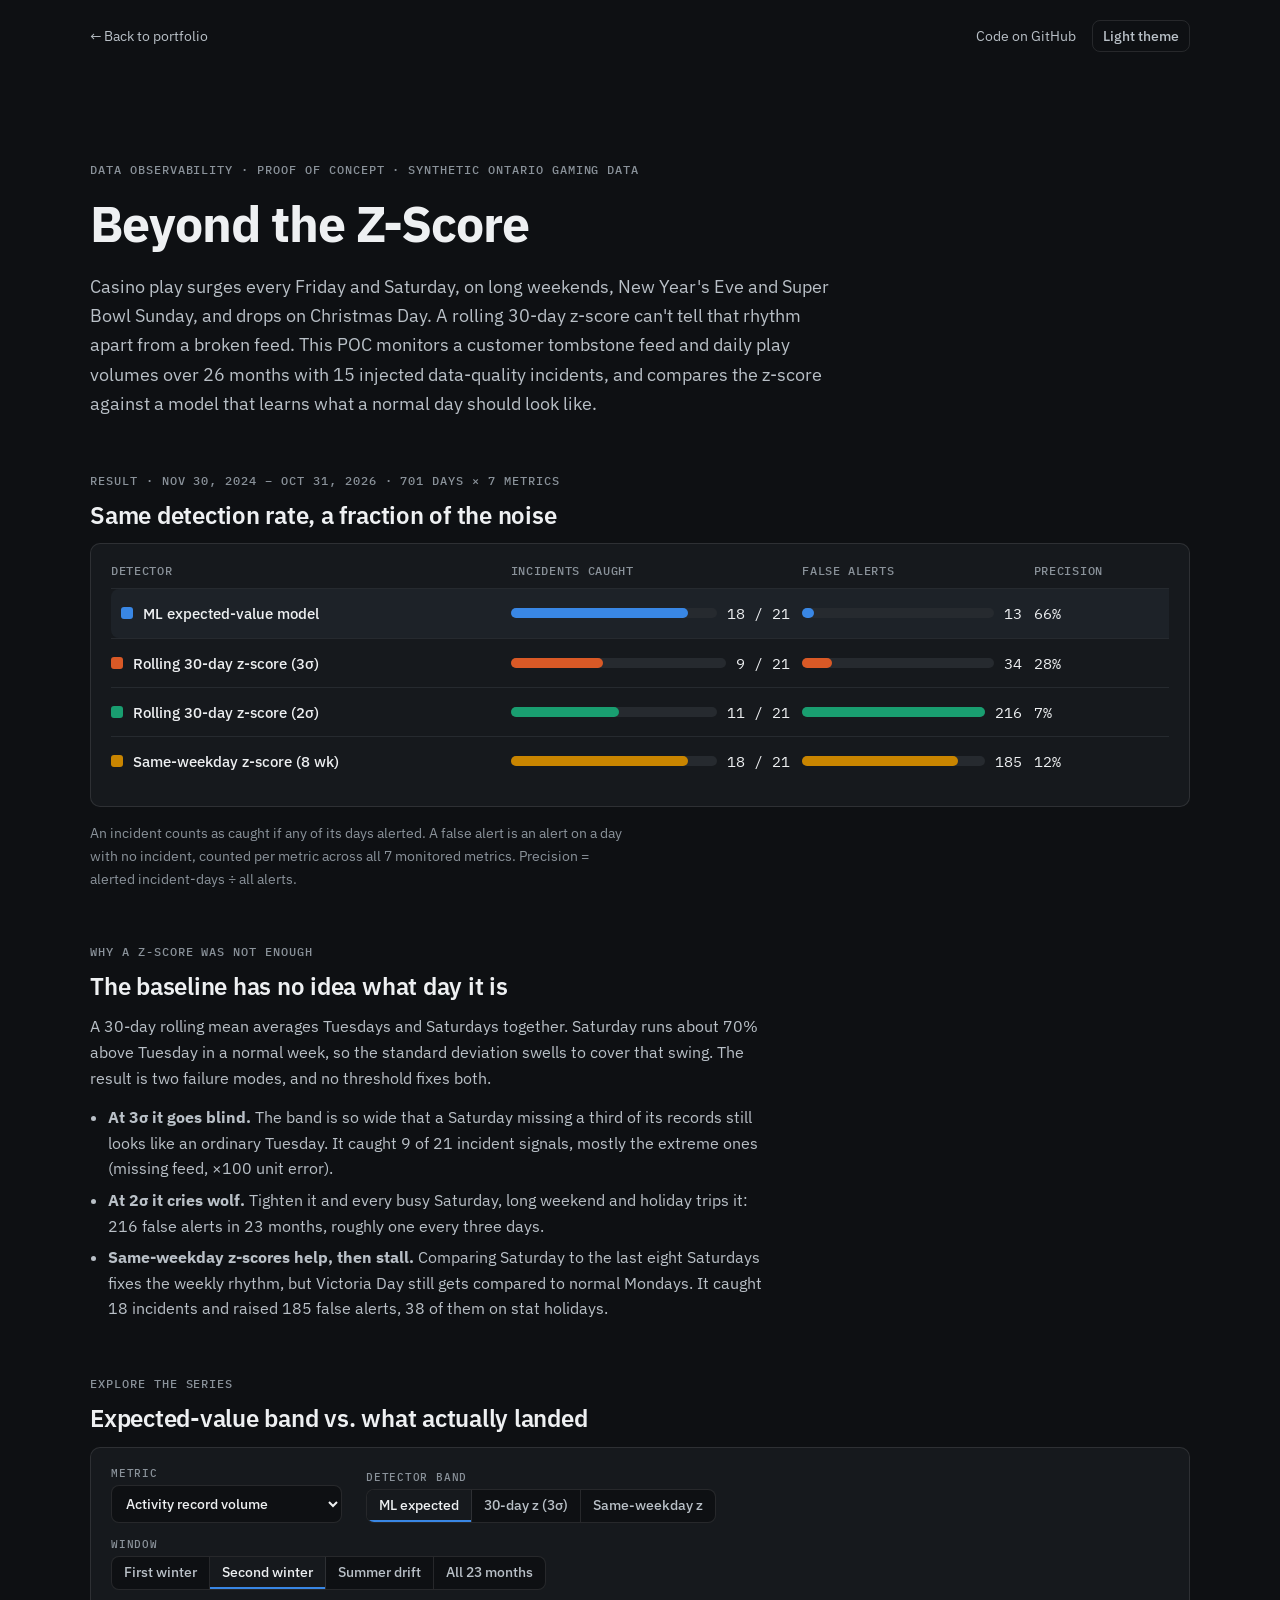
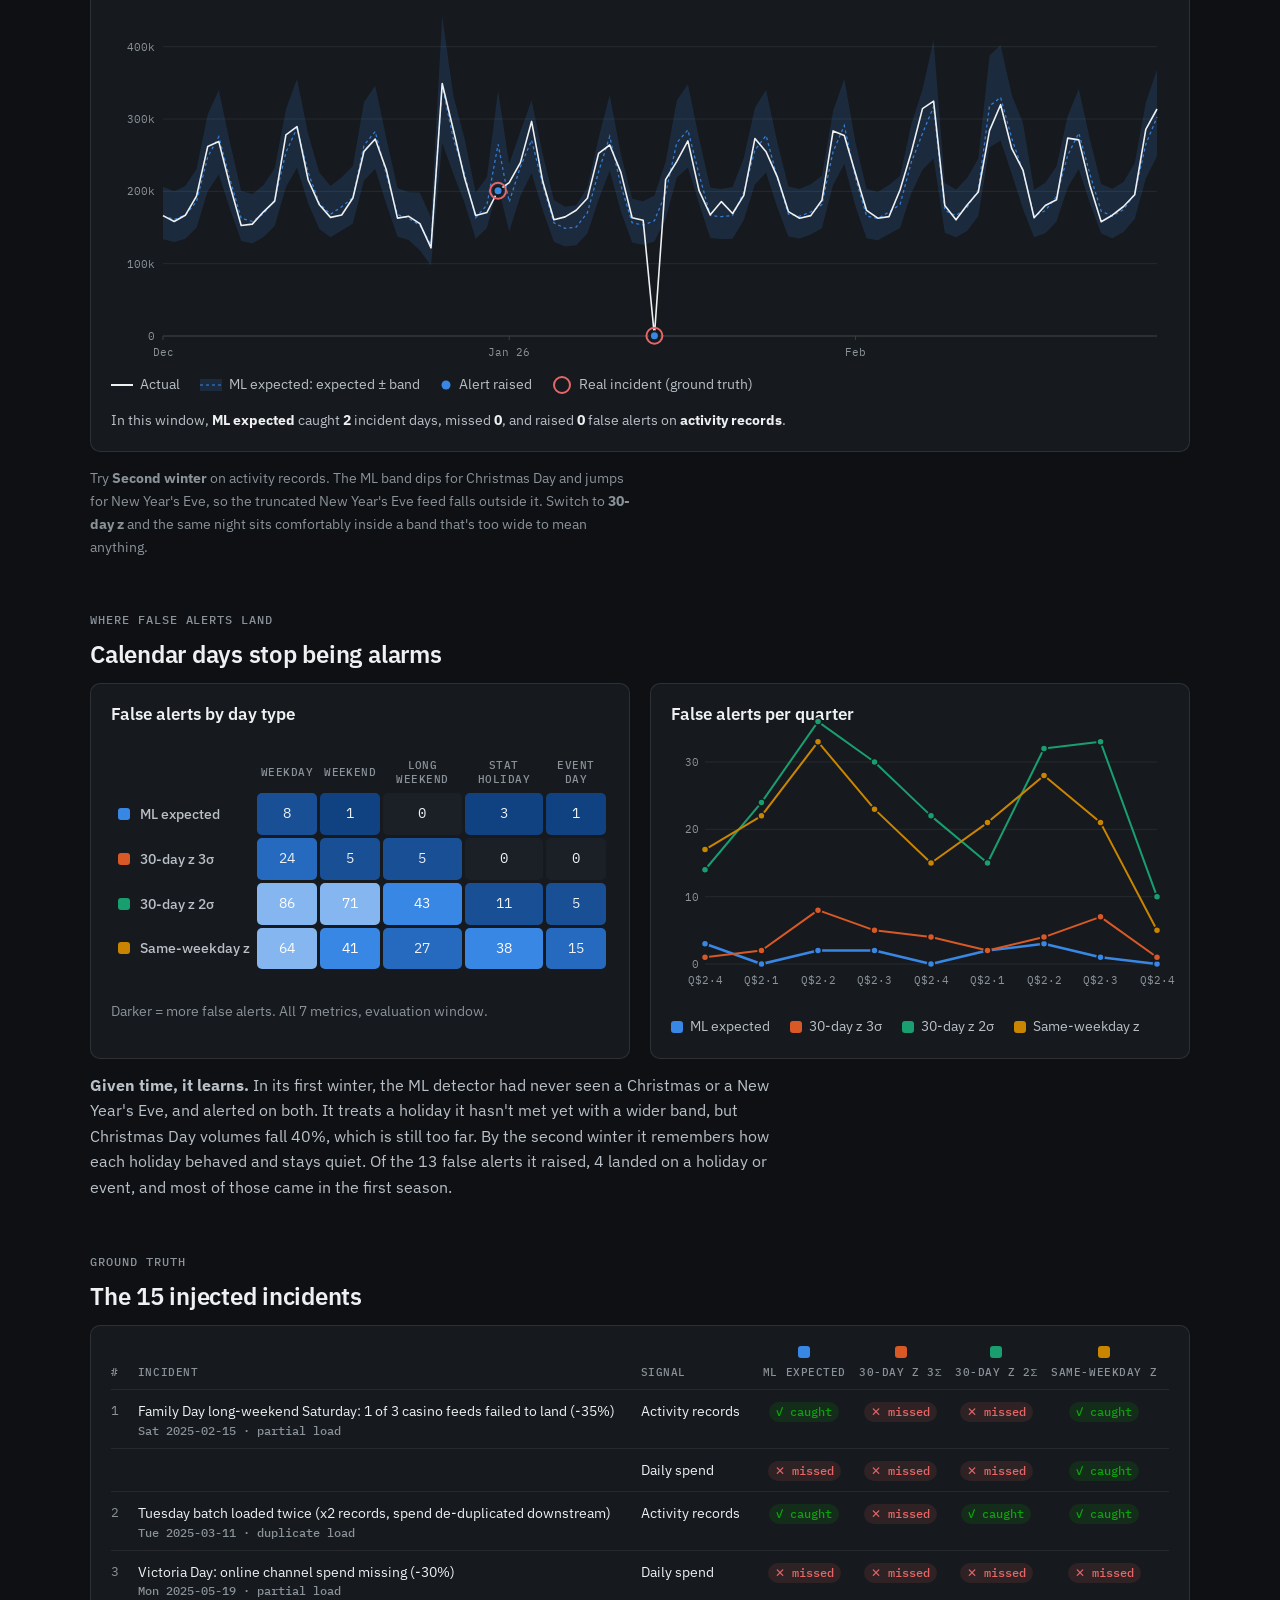
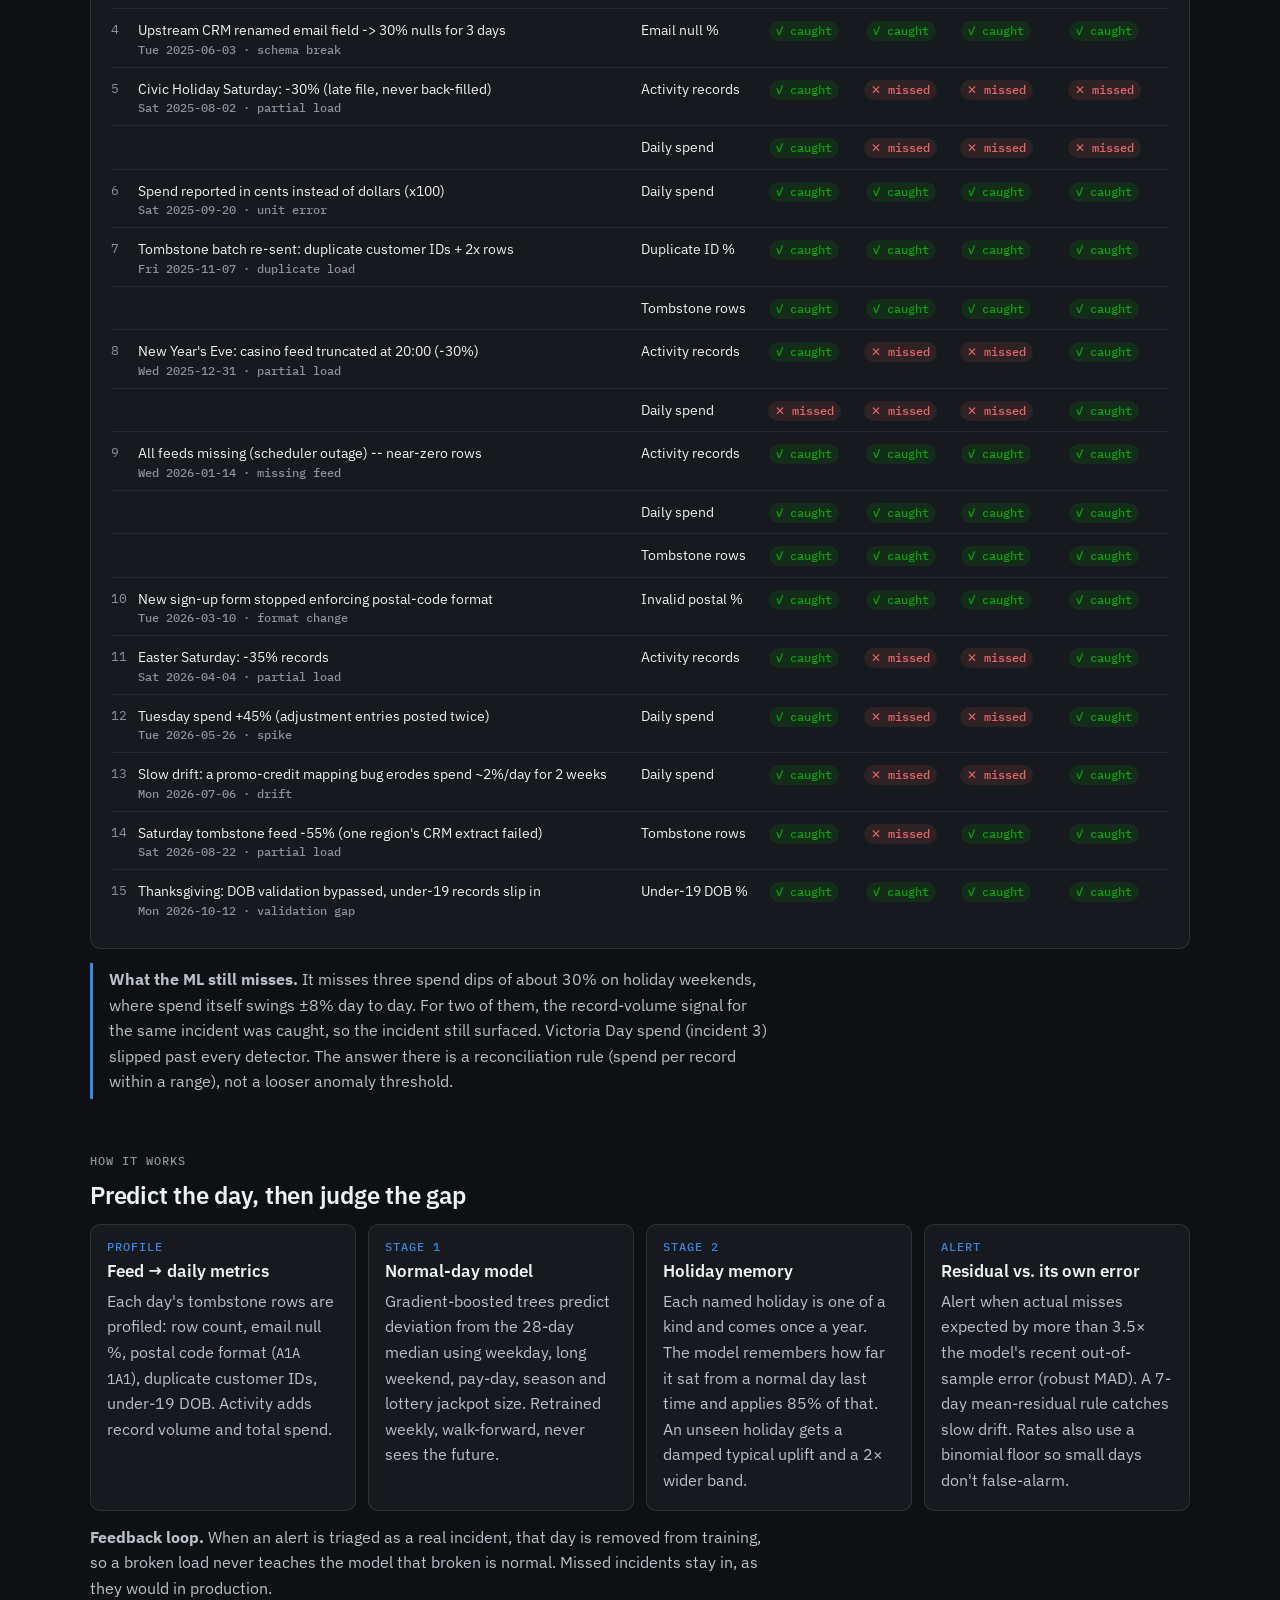
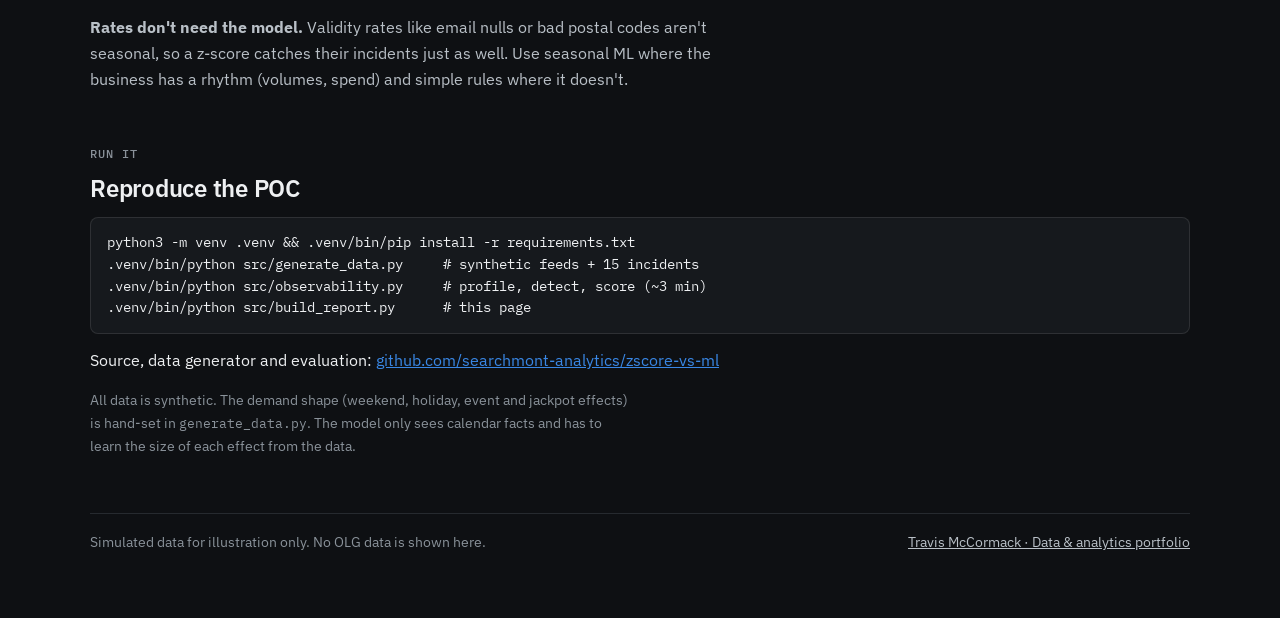
==== observability-lab/index.html @ 83c41ab3 "Add observability case study page and link it from the lab section New page at /observability-lab/: " ====
<!doctype html>
<html lang="en-CA" data-theme="dark">
<head>
<meta charset="utf-8">
<meta name="viewport" content="width=device-width, initial-scale=1, viewport-fit=cover">
<meta name="description" content="Case study: why a rolling z-score raised false alerts on weekends and holidays, and how a seasonal ML model fixed it. Simulated Ontario gaming data.">
<meta property="og:title" content="Beyond the Z-Score | Travis McCormack">
<meta property="og:description" content="Data observability case study: z-score vs. seasonal ML on customer tombstone and daily play data.">
<meta property="og:type" content="article">
<link rel="icon" href="data:image/svg+xml,%3Csvg xmlns='http://www.w3.org/2000/svg' viewBox='0 0 32 32'%3E%3Crect width='32' height='32' rx='7' fill='%231a1a19'/%3E%3Crect x='7' y='17' width='4' height='8' rx='1.5' fill='%233987e5'/%3E%3Crect x='14' y='11' width='4' height='14' rx='1.5' fill='%233987e5'/%3E%3Crect x='21' y='7' width='4' height='18' rx='1.5' fill='%23199e70'/%3E%3C/svg%3E">
<script>try { var t = localStorage.getItem('theme'); if (t) document.documentElement.dataset.theme = t; } catch (e) {}</script>
<style>body { margin: 0; } [hidden] { display: none !important; } img { max-width: 100%; }</style>
<title>Beyond the Z-Score</title>
<link rel="preconnect" href="https://fonts.googleapis.com">
<link rel="stylesheet" href="https://fonts.googleapis.com/css2?family=IBM+Plex+Mono:wght@400;500&family=IBM+Plex+Sans:wght@400;500;600;700&display=swap">
<style>
/* Layout: one reading column (~68ch) with full-width figure rows that break out to 1100px. Ops-console feel: cool slate neutrals, blue = the ML detector. */
:root {
  --bg: #f6f7f8; --surface: #fcfcfb; --ink: #0f1419; --ink-2: #4b5560; --muted: #858d96;
  --grid: #e3e6e9; --axis: #c3c8cd; --ring: rgba(15,20,25,.10); --wash: #eef2f6;
  --ml: #2a78d6; --z3: #eb6834; --z2: #1baf7a; --dow: #eda100;
  --crit: #d03b3b; --good: #0ca30c; --good-ink: #006300;
  --seq-0: #f0f4f9; --seq-1: #cde2fb; --seq-2: #9ec5f4; --seq-3: #5598e7; --seq-4: #256abf; --seq-5: #104281;
  --f-body: "IBM Plex Sans", system-ui, -apple-system, "Segoe UI", sans-serif;
  --f-mono: "IBM Plex Mono", ui-monospace, "SFMono-Regular", Menlo, monospace;
}
@media (prefers-color-scheme: dark) { :root:not([data-theme="light"]) {
  --bg: #0e1013; --surface: #16191d; --ink: #eef0f2; --ink-2: #b9c0c7; --muted: #8a929a;
  --grid: #262a2f; --axis: #3a3f45; --ring: rgba(255,255,255,.10); --wash: #1d2228;
  --ml: #3987e5; --z3: #d95926; --z2: #199e70; --dow: #c98500;
  --crit: #e66767; --good: #0ca30c; --good-ink: #0ca30c;
  --seq-0: #1b2027; --seq-1: #104281; --seq-2: #184f95; --seq-3: #256abf; --seq-4: #3987e5; --seq-5: #86b6ef;
  color-scheme: dark; } }
:root[data-theme="dark"] {
  --bg: #0e1013; --surface: #16191d; --ink: #eef0f2; --ink-2: #b9c0c7; --muted: #8a929a;
  --grid: #262a2f; --axis: #3a3f45; --ring: rgba(255,255,255,.10); --wash: #1d2228;
  --ml: #3987e5; --z3: #d95926; --z2: #199e70; --dow: #c98500;
  --crit: #e66767; --good: #0ca30c; --good-ink: #0ca30c;
  --seq-0: #1b2027; --seq-1: #104281; --seq-2: #184f95; --seq-3: #256abf; --seq-4: #3987e5; --seq-5: #86b6ef;
  color-scheme: dark; }

* { box-sizing: border-box; }
body { background: var(--bg); color: var(--ink); font: 400 16px/1.6 var(--f-body);
  padding-left: max(16px, env(safe-area-inset-left, 0px)); padding-right: max(16px, env(safe-area-inset-right, 0px)); padding-block: 0 64px; }
.wrap { max-width: 1100px; margin: 0 auto; display: grid; gap: 56px; }
.prose { max-width: 68ch; }
h1, h2, h3 { text-wrap: balance; margin: 0; line-height: 1.2; }
h1 { font-size: clamp(2rem, 4.5vw, 3.1rem); font-weight: 700; letter-spacing: -.02em; }
h2 { font-size: 1.5rem; font-weight: 600; letter-spacing: -.01em; }
h3 { font-size: 1.05rem; font-weight: 600; }
p { margin: 0; }
.stack { display: grid; gap: 14px; }
.eyebrow { font: 500 .75rem/1 var(--f-mono); letter-spacing: .08em; text-transform: uppercase; color: var(--muted); }
.lede { font-size: 1.15rem; color: var(--ink-2); }
code, .mono { font-family: var(--f-mono); font-size: .9em; }
.muted { color: var(--muted); } .ink2 { color: var(--ink-2); }
header.hero { padding-top: 56px; display: grid; gap: 18px; }

.panel { background: var(--surface); border: 1px solid var(--ring); border-radius: 10px; padding: 20px; min-width: 0; }

/* Scoreboard */
.score { width: 100%; border-collapse: collapse; font-size: .95rem; }
.score th { text-align: left; font: 500 .72rem/1.2 var(--f-mono); letter-spacing: .06em; text-transform: uppercase; color: var(--muted); padding: 0 12px 10px 0; }
.score td { padding: 12px 12px 12px 0; border-top: 1px solid var(--grid); vertical-align: middle; }
.score .num { font-variant-numeric: tabular-nums; font-family: var(--f-mono); white-space: nowrap; }
.score tr.win td { background: var(--wash); }
.score tr.win td:first-child { border-radius: 8px 0 0 8px; padding-left: 10px; }
.det { display: flex; align-items: center; gap: 10px; font-weight: 500; }
.sw { width: 12px; height: 12px; border-radius: 3px; flex: none; }
.bar { position: relative; height: 10px; background: var(--grid); border-radius: 5px; min-width: 90px; }
.bar > i { position: absolute; inset: 0 auto 0 0; border-radius: 5px; }
.cellbar { display: grid; grid-template-columns: 1fr auto; gap: 10px; align-items: center; }
.tablewrap { overflow-x: auto; }

/* Explorer */
.controls { display: flex; flex-wrap: wrap; gap: 16px 24px; align-items: end; }
.ctl { display: grid; gap: 6px; }
.ctl > span { font: 500 .7rem/1 var(--f-mono); letter-spacing: .07em; text-transform: uppercase; color: var(--muted); }
.seg { display: inline-flex; flex-wrap: wrap; border: 1px solid var(--ring); border-radius: 8px; overflow: hidden; background: var(--bg); }
.seg button { font: 500 .85rem/1 var(--f-body); color: var(--ink-2); background: none; border: 0; padding: 9px 12px; cursor: pointer; border-right: 1px solid var(--ring); }
.seg button:last-child { border-right: 0; }
.seg button[aria-pressed="true"] { background: var(--surface); color: var(--ink); box-shadow: inset 0 -2px 0 var(--ml); }
.seg button:focus-visible, select:focus-visible { outline: 2px solid var(--ml); outline-offset: 2px; }
select { font: 500 .85rem var(--f-body); padding: 8px 10px; border-radius: 8px; border: 1px solid var(--ring); background: var(--bg); color: var(--ink); }
.chart { position: relative; margin-top: 14px; }
.chart svg { display: block; width: 100%; height: auto; overflow: visible; }
.chart text { fill: var(--muted); font: 400 11px var(--f-mono); }
.legend { display: flex; flex-wrap: wrap; gap: 8px 20px; font-size: .85rem; color: var(--ink-2); margin-top: 10px; }
.legend span { display: inline-flex; align-items: center; gap: 7px; }
.tip { position: absolute; pointer-events: none; background: var(--surface); border: 1px solid var(--ring); box-shadow: 0 6px 20px rgba(0,0,0,.12);
  border-radius: 8px; padding: 10px 12px; font-size: .8rem; line-height: 1.45; min-width: 190px; z-index: 5; }
.tip b { font-weight: 600; } .tip .r { display: flex; justify-content: space-between; gap: 14px; font-variant-numeric: tabular-nums; }
.readout { margin-top: 12px; font-size: .9rem; color: var(--ink-2); }
.readout b { color: var(--ink); }

/* Two-up grid */
.two { display: grid; grid-template-columns: repeat(auto-fit, minmax(320px, 1fr)); gap: 20px; }
.heat { width: 100%; border-collapse: separate; border-spacing: 3px; font-size: .85rem; }
.heat th { font: 500 .7rem/1.2 var(--f-mono); color: var(--muted); text-transform: uppercase; letter-spacing: .04em; padding: 4px; text-align: center; }
.heat th.rowh { text-align: left; text-transform: none; font: 500 .85rem var(--f-body); color: var(--ink-2); letter-spacing: 0; white-space: nowrap; }
.heat td { text-align: center; padding: 10px 4px; border-radius: 5px; font-family: var(--f-mono); font-variant-numeric: tabular-nums; }

/* Incident table */
.inc { width: 100%; border-collapse: collapse; font-size: .88rem; }
.inc th { text-align: left; font: 500 .7rem/1.2 var(--f-mono); letter-spacing: .05em; text-transform: uppercase; color: var(--muted); padding: 0 10px 10px 0; vertical-align: bottom; }
.inc td { padding: 10px 10px 10px 0; border-top: 1px solid var(--grid); vertical-align: top; }
.inc td.c { text-align: center; }
.chip { display: inline-flex; align-items: center; gap: 4px; font: 500 .75rem/1 var(--f-mono); padding: 4px 7px; border-radius: 999px; white-space: nowrap; }
.chip.ok { color: var(--good-ink); background: color-mix(in srgb, var(--good) 14%, transparent); }
.chip.miss { color: var(--crit); background: color-mix(in srgb, var(--crit) 12%, transparent); }
.kind { font: 500 .72rem var(--f-mono); color: var(--muted); }

/* How it works */
.flow { display: grid; grid-template-columns: repeat(auto-fit, minmax(200px, 1fr)); gap: 12px; }
.step { border: 1px solid var(--ring); border-radius: 10px; padding: 16px; background: var(--surface); display: grid; gap: 8px; align-content: start; }
.step .eyebrow { color: var(--ml); }
ul.clean { margin: 0; padding-left: 1.1em; display: grid; gap: 6px; }
pre { background: var(--surface); border: 1px solid var(--ring); border-radius: 8px; padding: 14px 16px; overflow-x: auto; font: 400 .85rem/1.6 var(--f-mono); margin: 0; }
.callout { border-left: 3px solid var(--ml); padding: 4px 0 4px 16px; }
.topnav { display: flex; flex-wrap: wrap; justify-content: space-between; align-items: center; gap: 12px; padding-top: 20px; font-size: .9rem; }
.topnav a { color: var(--ink-2); text-decoration: none; }
.topnav a:hover { color: var(--ink); text-decoration: underline; }
.topnav .right { display: flex; gap: 16px; align-items: center; }
.topnav button { font: 500 .85rem var(--f-body); color: var(--ink-2); background: none; border: 1px solid var(--ring); border-radius: 8px; padding: 6px 10px; cursor: pointer; }
.topnav button:focus-visible, .topnav a:focus-visible { outline: 2px solid var(--ml); outline-offset: 2px; }
footer.fine { border-top: 1px solid var(--grid); padding-top: 18px; font-size: .85rem; color: var(--muted); display: flex; flex-wrap: wrap; gap: 8px 24px; justify-content: space-between; }
footer.fine a { color: var(--ink-2); }
@media (max-width: 640px) { .hide-sm { display: none; } .panel { padding: 14px; } }
@media (prefers-reduced-motion: reduce) { * { transition: none !important; } }
</style>

</head>
<body>
<div class="wrap">
  <nav class="topnav" aria-label="Site">
    <a href="/#lab">&larr; Back to portfolio</a>
    <div class="right"><a href="https://github.com/searchmont-analytics/zscore-vs-ml">Code on GitHub</a><button type="button" id="themeToggle">Light theme</button></div>
  </nav>
  <header class="hero">
    <div class="eyebrow">Data observability · proof of concept · synthetic Ontario gaming data</div>
    <h1>Beyond the Z-Score</h1>
    <p class="lede prose">Casino play surges every Friday and Saturday, on long weekends, New Year's Eve and Super Bowl Sunday, and drops on Christmas Day. A rolling 30-day z-score can't tell that rhythm apart from a broken feed. This POC monitors a customer tombstone feed and daily play volumes over 26 months with 15 injected data-quality incidents, and compares the z-score against a model that learns what a normal day should look like.</p>
  </header>

  <section class="stack">
    <div class="eyebrow">Result · <span id="evalWindow"></span></div>
    <h2>Same detection rate, a fraction of the noise</h2>
    <div class="panel tablewrap"><table class="score" id="scoreboard"></table></div>
    <p class="muted prose" style="font-size:.9rem">An incident counts as caught if any of its days alerted. A false alert is an alert on a day with no incident, counted per metric across all 7 monitored metrics. Precision = alerted incident-days ÷ all alerts.</p>
  </section>

  <section class="stack">
    <div class="eyebrow">Why a z-score was not enough</div>
    <h2>The baseline has no idea what day it is</h2>
    <div class="prose stack ink2">
      <p>A 30-day rolling mean averages Tuesdays and Saturdays together. Saturday runs about 70% above Tuesday in a normal week, so the standard deviation swells to cover that swing. The result is two failure modes, and no threshold fixes both.</p>
      <ul class="clean">
        <li><b>At 3σ it goes blind.</b> The band is so wide that a Saturday missing a third of its records still looks like an ordinary Tuesday. It caught 9 of 21 incident signals, mostly the extreme ones (missing feed, ×100 unit error).</li>
        <li><b>At 2σ it cries wolf.</b> Tighten it and every busy Saturday, long weekend and holiday trips it: 216 false alerts in 23 months, roughly one every three days.</li>
        <li><b>Same-weekday z-scores help, then stall.</b> Comparing Saturday to the last eight Saturdays fixes the weekly rhythm, but Victoria Day still gets compared to normal Mondays. It caught 18 incidents and raised 185 false alerts, 38 of them on stat holidays.</li>
      </ul>
    </div>
  </section>

  <section class="stack">
    <div class="eyebrow">Explore the series</div>
    <h2>Expected-value band vs. what actually landed</h2>
    <div class="panel">
      <div class="controls">
        <label class="ctl"><span>Metric</span>
          <select id="metric">
            <option value="activity_records">Activity record volume</option>
            <option value="daily_spend">Daily spend ($)</option>
            <option value="tombstone_records">Tombstone rows loaded</option>
            <option value="email_null_pct">Tombstone · email null %</option>
            <option value="invalid_postal_pct">Tombstone · invalid postal %</option>
            <option value="duplicate_id_pct">Tombstone · duplicate ID %</option>
            <option value="underage_pct">Tombstone · under-19 DOB %</option>
          </select></label>
        <div class="ctl"><span>Detector band</span>
          <div class="seg" id="detSeg">
            <button data-v="ml_expected" aria-pressed="true">ML expected</button>
            <button data-v="zscore_30d" aria-pressed="false">30-day z (3σ)</button>
            <button data-v="dow_zscore" aria-pressed="false">Same-weekday z</button>
          </div></div>
        <div class="ctl"><span>Window</span>
          <div class="seg" id="winSeg">
            <button data-v="2024-11-30|2025-02-28" aria-pressed="false">First winter</button>
            <button data-v="2025-12-01|2026-02-28" aria-pressed="true">Second winter</button>
            <button data-v="2026-06-15|2026-08-31" aria-pressed="false">Summer drift</button>
            <button data-v="all" aria-pressed="false">All 23 months</button>
          </div></div>
      </div>
      <div class="chart" id="chart"><div class="tip" id="tip" hidden></div></div>
      <div class="legend" id="legend"></div>
      <p class="readout" id="readout"></p>
    </div>
    <p class="muted prose" style="font-size:.9rem">Try <b>Second winter</b> on activity records. The ML band dips for Christmas Day and jumps for New Year's Eve, so the truncated New Year's Eve feed falls outside it. Switch to <b>30-day z</b> and the same night sits comfortably inside a band that's too wide to mean anything.</p>
  </section>

  <section class="stack">
    <div class="eyebrow">Where false alerts land</div>
    <h2>Calendar days stop being alarms</h2>
    <div class="two">
      <div class="panel stack">
        <h3>False alerts by day type</h3>
        <div class="tablewrap"><table class="heat" id="heat"></table></div>
        <p class="muted" style="font-size:.85rem">Darker = more false alerts. All 7 metrics, evaluation window.</p>
      </div>
      <div class="panel stack">
        <h3>False alerts per quarter</h3>
        <div class="chart" id="qchart"><div class="tip" id="qtip" hidden></div></div>
        <div class="legend" id="qlegend"></div>
      </div>
    </div>
    <div class="prose stack ink2">
      <p><b>Given time, it learns.</b> In its first winter, the ML detector had never seen a Christmas or a New Year's Eve, and alerted on both. It treats a holiday it hasn't met yet with a wider band, but Christmas Day volumes fall 40%, which is still too far. By the second winter it remembers how each holiday behaved and stays quiet. Of the <span id="mlFpCount"></span> false alerts it raised, <span id="mlFpHol"></span> landed on a holiday or event, and most of those came in the first season.</p>
    </div>
  </section>

  <section class="stack">
    <div class="eyebrow">Ground truth</div>
    <h2>The 15 injected incidents</h2>
    <div class="panel tablewrap"><table class="inc" id="inc"></table></div>
    <div class="prose callout ink2"><p><b>What the ML still misses.</b> It misses three spend dips of about 30% on holiday weekends, where spend itself swings ±8% day to day. For two of them, the record-volume signal for the same incident was caught, so the incident still surfaced. Victoria Day spend (incident 3) slipped past every detector. The answer there is a reconciliation rule (spend per record within a range), not a looser anomaly threshold.</p></div>
  </section>

  <section class="stack">
    <div class="eyebrow">How it works</div>
    <h2>Predict the day, then judge the gap</h2>
    <div class="flow">
      <div class="step"><div class="eyebrow">Profile</div><h3>Feed → daily metrics</h3><p class="ink2">Each day's tombstone rows are profiled: row count, email null %, postal code format (<code>A1A 1A1</code>), duplicate customer IDs, under-19 DOB. Activity adds record volume and total spend.</p></div>
      <div class="step"><div class="eyebrow">Stage 1</div><h3>Normal-day model</h3><p class="ink2">Gradient-boosted trees predict deviation from the 28-day median using weekday, long weekend, pay-day, season and lottery jackpot size. Retrained weekly, walk-forward, never sees the future.</p></div>
      <div class="step"><div class="eyebrow">Stage 2</div><h3>Holiday memory</h3><p class="ink2">Each named holiday is one of a kind and comes once a year. The model remembers how far it sat from a normal day last time and applies 85% of that. An unseen holiday gets a damped typical uplift and a 2× wider band.</p></div>
      <div class="step"><div class="eyebrow">Alert</div><h3>Residual vs. its own error</h3><p class="ink2">Alert when actual misses expected by more than 3.5× the model's recent out-of-sample error (robust MAD). A 7-day mean-residual rule catches slow drift. Rates also use a binomial floor so small days don't false-alarm.</p></div>
    </div>
    <div class="prose stack ink2">
      <p><b>Feedback loop.</b> When an alert is triaged as a real incident, that day is removed from training, so a broken load never teaches the model that broken is normal. Missed incidents stay in, as they would in production.</p>
      <p><b>Rates don't need the model.</b> Validity rates like email nulls or bad postal codes aren't seasonal, so a z-score catches their incidents just as well. Use seasonal ML where the business has a rhythm (volumes, spend) and simple rules where it doesn't.</p>
    </div>
  </section>

  <section class="stack">
    <div class="eyebrow">Run it</div>
    <h2>Reproduce the POC</h2>
    <pre>python3 -m venv .venv &amp;&amp; .venv/bin/pip install -r requirements.txt
.venv/bin/python src/generate_data.py     # synthetic feeds + 15 incidents
.venv/bin/python src/observability.py     # profile, detect, score (~3 min)
.venv/bin/python src/build_report.py      # this page</pre>
    <p class="prose">Source, data generator and evaluation: <a href="https://github.com/searchmont-analytics/zscore-vs-ml" style="color:var(--ml)">github.com/searchmont-analytics/zscore-vs-ml</a></p>
    <p class="muted prose" style="font-size:.9rem">All data is synthetic. The demand shape (weekend, holiday, event and jackpot effects) is hand-set in <code>generate_data.py</code>. The model only sees calendar facts and has to learn the size of each effect from the data.</p>
  </section>
  <footer class="fine"><span>Simulated data for illustration only. No OLG data is shown here.</span><span><a href="/#lab">Travis McCormack · Data &amp; analytics portfolio</a></span></footer>
</div>

<script>
const DATA = {"summary":{"eval_start":"2024-11-30","eval_end":"2026-10-31","eval_days":701,"detectors":{"zscore_30d":{"label":"Rolling 30-day z-score (3\u03c3)","incidents_caught":9,"incidents_total":21,"false_alerts":34,"alert_precision":0.277,"false_alerts_by_day_type":{"Weekday":24,"Long weekend":5,"Weekend":5},"false_alerts_by_metric":{"underage_pct":13,"email_null_pct":7,"duplicate_id_pct":5,"invalid_postal_pct":4,"daily_spend":2,"tombstone_records":2,"activity_records":1}},"zscore_30d_k2":{"label":"Rolling 30-day z-score (2\u03c3)","incidents_caught":11,"incidents_total":21,"false_alerts":216,"alert_precision":0.065,"false_alerts_by_day_type":{"Weekday":86,"Weekend":71,"Long weekend":43,"Stat holiday":11,"Event day":5},"false_alerts_by_metric":{"email_null_pct":41,"duplicate_id_pct":35,"underage_pct":32,"invalid_postal_pct":30,"activity_records":26,"daily_spend":26,"tombstone_records":26}},"dow_zscore":{"label":"Same-weekday z-score (8 wk)","incidents_caught":18,"incidents_total":21,"false_alerts":185,"alert_precision":0.115,"false_alerts_by_day_type":{"Weekday":64,"Weekend":41,"Stat holiday":38,"Long weekend":27,"Event day":15},"false_alerts_by_metric":{"activity_records":40,"tombstone_records":35,"daily_spend":34,"underage_pct":22,"email_null_pct":20,"duplicate_id_pct":19,"invalid_postal_pct":15}},"ml_expected":{"label":"ML expected-value model","incidents_caught":18,"incidents_total":21,"false_alerts":13,"alert_precision":0.658,"false_alerts_by_day_type":{"Weekday":8,"Stat holiday":3,"Event day":1,"Weekend":1},"false_alerts_by_metric":{"daily_spend":4,"activity_records":3,"email_null_pct":2,"duplicate_id_pct":2,"tombstone_records":1,"invalid_postal_pct":1}}}},"series":{"activity_records":{"dates":["2024-11-30","2024-12-01","2024-12-02","2024-12-03","2024-12-04","2024-12-05","2024-12-06","2024-12-07","2024-12-08","2024-12-09","2024-12-10","2024-12-11","2024-12-12","2024-12-13","2024-12-14","2024-12-15","2024-12-16","2024-12-17","2024-12-18","2024-12-19","2024-12-20","2024-12-21","2024-12-22","2024-12-23","2024-12-24","2024-12-25","2024-12-26","2024-12-27","2024-12-28","2024-12-29","2024-12-30","2024-12-31","2025-01-01","2025-01-02","2025-01-03","2025-01-04","2025-01-05","2025-01-06","2025-01-07","2025-01-08","2025-01-09","2025-01-10","2025-01-11","2025-01-12","2025-01-13","2025-01-14","2025-01-15","2025-01-16","2025-01-17","2025-01-18","2025-01-19","2025-01-20","2025-01-21","2025-01-22","2025-01-23","2025-01-24","2025-01-25","2025-01-26","2025-01-27","2025-01-28","2025-01-29","2025-01-30","2025-01-31","2025-02-01","2025-02-02","2025-02-03","2025-02-04","2025-02-05","2025-02-06","2025-02-07","2025-02-08","2025-02-09","2025-02-10","2025-02-11","2025-02-12","2025-02-13","2025-02-14","2025-02-15","2025-02-16","2025-02-17","2025-02-18","2025-02-19","2025-02-20","2025-02-21","2025-02-22","2025-02-23","2025-02-24","2025-02-25","2025-02-26","2025-02-27","2025-02-28","2025-03-01","2025-03-02","2025-03-03","2025-03-04","2025-03-05","2025-03-06","2025-03-07","2025-03-08","2025-03-09","2025-03-10","2025-03-11","2025-03-12","2025-03-13","2025-03-14","2025-03-15","2025-03-16","2025-03-17","2025-03-18","2025-03-19","2025-03-20","2025-03-21","2025-03-22","2025-03-23","2025-03-24","2025-03-25","2025-03-26","2025-03-27","2025-03-28","2025-03-29","2025-03-30","2025-03-31","2025-04-01","2025-04-02","2025-04-03","2025-04-04","2025-04-05","2025-04-06","2025-04-07","2025-04-08","2025-04-09","2025-04-10","2025-04-11","2025-04-12","2025-04-13","2025-04-14","2025-04-15","2025-04-16","2025-04-17","2025-04-18","2025-04-19","2025-04-20","2025-04-21","2025-04-22","2025-04-23","2025-04-24","2025-04-25","2025-04-26","2025-04-27","2025-04-28","2025-04-29","2025-04-30","2025-05-01","2025-05-02","2025-05-03","2025-05-04","2025-05-05","2025-05-06","2025-05-07","2025-05-08","2025-05-09","2025-05-10","2025-05-11","2025-05-12","2025-05-13","2025-05-14","2025-05-15","2025-05-16","2025-05-17","2025-05-18","2025-05-19","2025-05-20","2025-05-21","2025-05-22","2025-05-23","2025-05-24","2025-05-25","2025-05-26","2025-05-27","2025-05-28","2025-05-29","2025-05-30","2025-05-31","2025-06-01","2025-06-02","2025-06-03","2025-06-04","2025-06-05","2025-06-06","2025-06-07","2025-06-08","2025-06-09","2025-06-10","2025-06-11","2025-06-12","2025-06-13","2025-06-14","2025-06-15","2025-06-16","2025-06-17","2025-06-18","2025-06-19","2025-06-20","2025-06-21","2025-06-22","2025-06-23","2025-06-24","2025-06-25","2025-06-26","2025-06-27","2025-06-28","2025-06-29","2025-06-30","2025-07-01","2025-07-02","2025-07-03","2025-07-04","2025-07-05","2025-07-06","2025-07-07","2025-07-08","2025-07-09","2025-07-10","2025-07-11","2025-07-12","2025-07-13","2025-07-14","2025-07-15","2025-07-16","2025-07-17","2025-07-18","2025-07-19","2025-07-20","2025-07-21","2025-07-22","2025-07-23","2025-07-24","2025-07-25","2025-07-26","2025-07-27","2025-07-28","2025-07-29","2025-07-30","2025-07-31","2025-08-01","2025-08-02","2025-08-03","2025-08-04","2025-08-05","2025-08-06","2025-08-07","2025-08-08","2025-08-09","2025-08-10","2025-08-11","2025-08-12","2025-08-13","2025-08-14","2025-08-15","2025-08-16","2025-08-17","2025-08-18","2025-08-19","2025-08-20","2025-08-21","2025-08-22","2025-08-23","2025-08-24","2025-08-25","2025-08-26","2025-08-27","2025-08-28","2025-08-29","2025-08-30","2025-08-31","2025-09-01","2025-09-02","2025-09-03","2025-09-04","2025-09-05","2025-09-06","2025-09-07","2025-09-08","2025-09-09","2025-09-10","2025-09-11","2025-09-12","2025-09-13","2025-09-14","2025-09-15","2025-09-16","2025-09-17","2025-09-18","2025-09-19","2025-09-20","2025-09-21","2025-09-22","2025-09-23","2025-09-24","2025-09-25","2025-09-26","2025-09-27","2025-09-28","2025-09-29","2025-09-30","2025-10-01","2025-10-02","2025-10-03","2025-10-04","2025-10-05","2025-10-06","2025-10-07","2025-10-08","2025-10-09","2025-10-10","2025-10-11","2025-10-12","2025-10-13","2025-10-14","2025-10-15","2025-10-16","2025-10-17","2025-10-18","2025-10-19","2025-10-20","2025-10-21","2025-10-22","2025-10-23","2025-10-24","2025-10-25","2025-10-26","2025-10-27","2025-10-28","2025-10-29","2025-10-30","2025-10-31","2025-11-01","2025-11-02","2025-11-03","2025-11-04","2025-11-05","2025-11-06","2025-11-07","2025-11-08","2025-11-09","2025-11-10","2025-11-11","2025-11-12","2025-11-13","2025-11-14","2025-11-15","2025-11-16","2025-11-17","2025-11-18","2025-11-19","2025-11-20","2025-11-21","2025-11-22","2025-11-23","2025-11-24","2025-11-25","2025-11-26","2025-11-27","2025-11-28","2025-11-29","2025-11-30","2025-12-01","2025-12-02","2025-12-03","2025-12-04","2025-12-05","2025-12-06","2025-12-07","2025-12-08","2025-12-09","2025-12-10","2025-12-11","2025-12-12","2025-12-13","2025-12-14","2025-12-15","2025-12-16","2025-12-17","2025-12-18","2025-12-19","2025-12-20","2025-12-21","2025-12-22","2025-12-23","2025-12-24","2025-12-25","2025-12-26","2025-12-27","2025-12-28","2025-12-29","2025-12-30","2025-12-31","2026-01-01","2026-01-02","2026-01-03","2026-01-04","2026-01-05","2026-01-06","2026-01-07","2026-01-08","2026-01-09","2026-01-10","2026-01-11","2026-01-12","2026-01-13","2026-01-14","2026-01-15","2026-01-16","2026-01-17","2026-01-18","2026-01-19","2026-01-20","2026-01-21","2026-01-22","2026-01-23","2026-01-24","2026-01-25","2026-01-26","2026-01-27","2026-01-28","2026-01-29","2026-01-30","2026-01-31","2026-02-01","2026-02-02","2026-02-03","2026-02-04","2026-02-05","2026-02-06","2026-02-07","2026-02-08","2026-02-09","2026-02-10","2026-02-11","2026-02-12","2026-02-13","2026-02-14","2026-02-15","2026-02-16","2026-02-17","2026-02-18","2026-02-19","2026-02-20","2026-02-21","2026-02-22","2026-02-23","2026-02-24","2026-02-25","2026-02-26","2026-02-27","2026-02-28","2026-03-01","2026-03-02","2026-03-03","2026-03-04","2026-03-05","2026-03-06","2026-03-07","2026-03-08","2026-03-09","2026-03-10","2026-03-11","2026-03-12","2026-03-13","2026-03-14","2026-03-15","2026-03-16","2026-03-17","2026-03-18","2026-03-19","2026-03-20","2026-03-21","2026-03-22","2026-03-23","2026-03-24","2026-03-25","2026-03-26","2026-03-27","2026-03-28","2026-03-29","2026-03-30","2026-03-31","2026-04-01","2026-04-02","2026-04-03","2026-04-04","2026-04-05","2026-04-06","2026-04-07","2026-04-08","2026-04-09","2026-04-10","2026-04-11","2026-04-12","2026-04-13","2026-04-14","2026-04-15","2026-04-16","2026-04-17","2026-04-18","2026-04-19","2026-04-20","2026-04-21","2026-04-22","2026-04-23","2026-04-24","2026-04-25","2026-04-26","2026-04-27","2026-04-28","2026-04-29","2026-04-30","2026-05-01","2026-05-02","2026-05-03","2026-05-04","2026-05-05","2026-05-06","2026-05-07","2026-05-08","2026-05-09","2026-05-10","2026-05-11","2026-05-12","2026-05-13","2026-05-14","2026-05-15","2026-05-16","2026-05-17","2026-05-18","2026-05-19","2026-05-20","2026-05-21","2026-05-22","2026-05-23","2026-05-24","2026-05-25","2026-05-26","2026-05-27","2026-05-28","2026-05-29","2026-05-30","2026-05-31","2026-06-01","2026-06-02","2026-06-03","2026-06-04","2026-06-05","2026-06-06","2026-06-07","2026-06-08","2026-06-09","2026-06-10","2026-06-11","2026-06-12","2026-06-13","2026-06-14","2026-06-15","2026-06-16","2026-06-17","2026-06-18","2026-06-19","2026-06-20","2026-06-21","2026-06-22","2026-06-23","2026-06-24","2026-06-25","2026-06-26","2026-06-27","2026-06-28","2026-06-29","2026-06-30","2026-07-01","2026-07-02","2026-07-03","2026-07-04","2026-07-05","2026-07-06","2026-07-07","2026-07-08","2026-07-09","2026-07-10","2026-07-11","2026-07-12","2026-07-13","2026-07-14","2026-07-15","2026-07-16","2026-07-17","2026-07-18","2026-07-19","2026-07-20","2026-07-21","2026-07-22","2026-07-23","2026-07-24","2026-07-25","2026-07-26","2026-07-27","2026-07-28","2026-07-29","2026-07-30","2026-07-31","2026-08-01","2026-08-02","2026-08-03","2026-08-04","2026-08-05","2026-08-06","2026-08-07","2026-08-08","2026-08-09","2026-08-10","2026-08-11","2026-08-12","2026-08-13","2026-08-14","2026-08-15","2026-08-16","2026-08-17","2026-08-18","2026-08-19","2026-08-20","2026-08-21","2026-08-22","2026-08-23","2026-08-24","2026-08-25","2026-08-26","2026-08-27","2026-08-28","2026-08-29","2026-08-30","2026-08-31","2026-09-01","2026-09-02","2026-09-03","2026-09-04","2026-09-05","2026-09-06","2026-09-07","2026-09-08","2026-09-09","2026-09-10","2026-09-11","2026-09-12","2026-09-13","2026-09-14","2026-09-15","2026-09-16","2026-09-17","2026-09-18","2026-09-19","2026-09-20","2026-09-21","2026-09-22","2026-09-23","2026-09-24","2026-09-25","2026-09-26","2026-09-27","2026-09-28","2026-09-29","2026-09-30","2026-10-01","2026-10-02","2026-10-03","2026-10-04","2026-10-05","2026-10-06","2026-10-07","2026-10-08","2026-10-09","2026-10-10","2026-10-11","2026-10-12","2026-10-13","2026-10-14","2026-10-15","2026-10-16","2026-10-17","2026-10-18","2026-10-19","2026-10-20","2026-10-21","2026-10-22","2026-10-23","2026-10-24","2026-10-25","2026-10-26","2026-10-27","2026-10-28","2026-10-29","2026-10-30","2026-10-31"],"actual":[288989.0,192846.0,146126.0,144685.0,148267.0,168740.0,214391.0,233184.0,192893.0,144575.0,144799.0,161428.0,169769.0,230689.0,254962.0,206998.0,144030.0,148600.0,154248.0,163056.0,230397.0,257572.0,232071.0,142311.0,125401.0,94155.0,226072.0,226874.0,263959.0,221642.0,158566.0,251404.0,169896.0,184982.0,240720.0,269340.0,211448.0,153756.0,141199.0,149704.0,170814.0,223249.0,259100.0,196256.0,158554.0,149538.0,170756.0,186888.0,258913.0,285437.0,204346.0,164598.0,156417.0,159414.0,170473.0,218512.0,252595.0,203635.0,162902.0,151723.0,159977.0,181294.0,238287.0,257243.0,198641.0,165523.0,140799.0,165219.0,156453.0,211661.0,255331.0,298761.0,162347.0,144758.0,169458.0,167928.0,291165.0,212963.0,234679.0,212948.0,151028.0,158534.0,177455.0,228584.0,244430.0,204424.0,163064.0,158166.0,160648.0,190858.0,262446.0,269988.0,206235.0,160559.0,153161.0,176185.0,178535.0,218955.0,258840.0,222583.0,163206.0,312062.0,164563.0,191981.0,233332.0,271120.0,215962.0,157591.0,155529.0,167819.0,191379.0,264581.0,283164.0,215466.0,152503.0,161632.0,162254.0,178665.0,243072.0,271972.0,231229.0,170670.0,167928.0,165299.0,195476.0,272833.0,280720.0,229676.0,166028.0,153029.0,174494.0,186476.0,238828.0,263184.0,212221.0,168412.0,189387.0,181261.0,214158.0,311530.0,271122.0,216695.0,172860.0,162921.0,166818.0,176400.0,233799.0,283964.0,218461.0,171724.0,173201.0,183460.0,182973.0,238103.0,310328.0,218259.0,162517.0,182215.0,197758.0,182594.0,260358.0,299069.0,239175.0,168896.0,169083.0,179479.0,225603.0,299896.0,338636.0,240405.0,223083.0,168938.0,191121.0,186450.0,274143.0,306502.0,231479.0,177833.0,173463.0,178860.0,200303.0,279858.0,325419.0,242827.0,188673.0,172515.0,177907.0,206789.0,284972.0,299672.0,228126.0,176936.0,183541.0,180392.0,193823.0,268981.0,324739.0,244895.0,182758.0,174529.0,180218.0,204570.0,280261.0,276132.0,228557.0,173800.0,169941.0,183834.0,190279.0,268077.0,369442.0,277935.0,203736.0,235925.0,189119.0,211079.0,278091.0,325123.0,246633.0,196666.0,186039.0,189905.0,218736.0,264896.0,318251.0,224538.0,177121.0,189969.0,195068.0,202588.0,274039.0,293542.0,243312.0,187539.0,190069.0,194867.0,198008.0,280382.0,284890.0,233389.0,201430.0,187253.0,191632.0,224323.0,329274.0,245225.0,263178.0,235547.0,173996.0,184257.0,186380.0,266448.0,315204.0,236997.0,196775.0,163828.0,180543.0,206699.0,271025.0,333226.0,223748.0,176040.0,169637.0,189087.0,213790.0,272390.0,301913.0,241728.0,178362.0,174815.0,186619.0,205916.0,312554.0,363607.0,285806.0,235062.0,176188.0,166779.0,195424.0,265113.0,297591.0,241223.0,176465.0,174428.0,181353.0,230954.0,274200.0,275788.0,241825.0,181136.0,165374.0,188837.0,183760.0,250974.0,270218.0,219092.0,179571.0,176746.0,183664.0,183656.0,247799.0,290638.0,228265.0,195681.0,186148.0,178518.0,204405.0,266204.0,298830.0,230319.0,177649.0,170216.0,186756.0,203057.0,318134.0,323478.0,252860.0,213008.0,153681.0,175221.0,182981.0,239554.0,283601.0,226969.0,167853.0,166454.0,179017.0,215176.0,257113.0,310435.0,221501.0,165763.0,161030.0,155694.0,193398.0,256998.0,280074.0,229190.0,171172.0,171796.0,173597.0,197246.0,257022.0,262853.0,231568.0,169271.0,160318.0,169470.0,189447.0,252339.0,294883.0,259559.0,171543.0,174212.0,167335.0,182640.0,266911.0,285251.0,237116.0,181996.0,164840.0,181695.0,212191.0,292403.0,304231.0,232823.0,166535.0,158363.0,166928.0,193475.0,261836.0,268825.0,207780.0,152840.0,154689.0,171703.0,186479.0,278074.0,289368.0,215699.0,181357.0,164041.0,167280.0,190840.0,255224.0,272318.0,229334.0,162948.0,165437.0,155429.0,121915.0,349150.0,284813.0,218288.0,166592.0,170745.0,200840.0,212074.0,239761.0,296742.0,213867.0,160794.0,164708.0,173889.0,190446.0,252409.0,264132.0,226220.0,163565.0,159970.0,355.0,216298.0,241485.0,269698.0,200939.0,167602.0,185879.0,169368.0,194423.0,272922.0,254662.0,220067.0,172037.0,162899.0,166533.0,187666.0,283532.0,277248.0,224968.0,173687.0,162888.0,165040.0,202165.0,254101.0,314440.0,324796.0,180415.0,160723.0,180973.0,199041.0,284010.0,319822.0,258991.0,229243.0,163634.0,180431.0,188271.0,273639.0,271161.0,207727.0,157850.0,167003.0,179105.0,195386.0,285599.0,313834.0,230778.0,178981.0,172735.0,178257.0,200864.0,267025.0,292927.0,237705.0,186606.0,172319.0,171267.0,195042.0,249299.0,285258.0,247899.0,172471.0,174008.0,184427.0,208091.0,267690.0,293248.0,223446.0,179866.0,173159.0,177162.0,192050.0,273898.0,289169.0,236769.0,177096.0,203060.0,198039.0,237872.0,328127.0,185386.0,228042.0,176766.0,175011.0,191837.0,233718.0,273731.0,299975.0,248103.0,198922.0,159039.0,200302.0,219126.0,246405.0,296505.0,243217.0,175786.0,186646.0,185988.0,192443.0,290686.0,301694.0,255273.0,173207.0,185895.0,210668.0,229748.0,285934.0,286382.0,255417.0,178969.0,183510.0,180311.0,211965.0,276690.0,305238.0,255632.0,192752.0,185317.0,201320.0,228093.0,342804.0,382932.0,287792.0,259198.0,203281.0,196830.0,230950.0,273914.0,294221.0,261932.0,211182.0,190944.0,184071.0,209183.0,288783.0,352379.0,262004.0,200123.0,190358.0,182937.0,218247.0,296468.0,329777.0,248420.0,190499.0,179554.0,180969.0,226319.0,280313.0,352575.0,243020.0,228723.0,182251.0,204909.0,235583.0,292406.0,328479.0,261350.0,191554.0,182211.0,199422.0,211679.0,298578.0,328254.0,292733.0,198614.0,217899.0,268412.0,207540.0,295317.0,327162.0,252362.0,192317.0,197857.0,197186.0,233015.0,286664.0,321691.0,255465.0,208293.0,196453.0,212835.0,217036.0,287498.0,344113.0,254283.0,205573.0,197599.0,200858.0,227852.0,291550.0,346270.0,241778.0,187547.0,191365.0,179564.0,231712.0,350875.0,373334.0,306414.0,249812.0,180534.0,199197.0,223951.0,285238.0,312082.0,265804.0,191745.0,196009.0,197817.0,242659.0,293831.0,352068.0,256825.0,187491.0,190426.0,215932.0,235904.0,303452.0,333458.0,271070.0,171767.0,173723.0,194592.0,227716.0,303183.0,335228.0,248754.0,194252.0,180411.0,198433.0,222641.0,327139.0,390873.0,301368.0,248245.0,184755.0,190333.0,204793.0,300737.0,348483.0,235977.0,190351.0,197684.0,207819.0,222018.0,285274.0,332793.0,241262.0,196405.0,186786.0,189074.0,240499.0,301884.0,321393.0,236538.0,199778.0,206258.0,204160.0,220777.0,285932.0,326600.0,244897.0,189467.0,171233.0,198661.0,218794.0,315831.0,385752.0,302204.0,233533.0,189110.0,197850.0,237300.0,290511.0,306893.0,253108.0,194134.0,188070.0,190723.0,232566.0,324583.0,314216.0,236262.0,188785.0,187564.0,179494.0,204375.0,304254.0,326168.0],"incident":[false,false,false,false,false,false,false,false,false,false,false,false,false,false,false,false,false,false,false,false,false,false,false,false,false,false,false,false,false,false,false,false,false,false,false,false,false,false,false,false,false,false,false,false,false,false,false,false,false,false,false,false,false,false,false,false,false,false,false,false,false,false,false,false,false,false,false,false,false,false,false,false,false,false,false,false,false,true,false,false,false,false,false,false,false,false,false,false,false,false,false,false,false,false,false,false,false,false,false,false,false,true,false,false,false,false,false,false,false,false,false,false,false,false,false,false,false,false,false,false,false,false,false,false,false,false,false,false,false,false,false,false,false,false,false,false,false,false,false,false,false,false,false,false,false,false,false,false,false,false,false,false,false,false,false,false,false,false,false,false,false,false,false,false,false,false,false,false,false,false,false,false,false,false,false,false,false,false,false,false,false,false,false,false,false,false,false,false,false,false,false,false,false,false,false,false,false,false,false,false,false,false,false,false,false,false,false,false,false,false,false,false,false,false,false,false,false,false,false,false,false,false,false,false,false,false,false,false,false,false,false,false,false,false,false,false,false,false,false,false,false,false,false,false,false,true,false,false,false,false,false,false,false,false,false,false,false,false,false,false,false,false,false,false,false,false,false,false,false,false,false,false,false,false,false,false,false,false,false,false,false,false,false,false,false,false,false,false,false,false,false,false,false,false,false,false,false,false,false,false,false,false,false,false,false,false,false,false,false,false,false,false,false,false,false,false,false,false,false,false,false,false,false,false,false,false,false,false,false,false,false,false,false,false,false,false,false,false,false,false,false,false,false,false,false,false,false,false,false,false,false,false,false,false,false,false,false,false,false,false,false,false,false,false,false,false,false,false,false,false,false,false,false,false,false,false,false,false,false,false,false,false,false,false,false,false,false,false,false,false,false,false,false,false,false,false,true,false,false,false,false,false,false,false,false,false,false,false,false,false,true,false,false,false,false,false,false,false,false,false,false,false,false,false,false,false,false,false,false,false,false,false,false,false,false,false,false,false,false,false,false,false,false,false,false,false,false,false,false,false,false,false,false,false,false,false,false,false,false,false,false,false,false,false,false,false,false,false,false,false,false,false,false,false,false,false,false,false,false,false,false,false,false,false,false,false,false,false,false,false,true,false,false,false,false,false,false,false,false,false,false,false,false,false,false,false,false,false,false,false,false,false,false,false,false,false,false,false,false,false,false,false,false,false,false,false,false,false,false,false,false,false,false,false,false,false,false,false,false,false,false,false,false,false,false,false,false,false,false,false,false,false,false,false,false,false,false,false,false,false,false,false,false,false,false,false,false,false,false,false,false,false,false,false,false,false,false,false,false,false,false,false,false,false,false,false,false,false,false,false,false,false,false,false,false,false,false,false,false,false,false,false,false,false,false,false,false,false,false,false,false,false,false,false,false,false,false,false,false,false,false,false,false,false,false,false,false,false,false,false,false,false,false,false,false,false,false,false,false,false,false,false,false,false,false,false,false,false,false,false,false,false,false,false,false,false,false,false,false,false,false,false,false,false,false,false,false,false,false,false,false,false,false,false,false,false,false,false,false,false,false,false,false,false,false,false,false,false,false,false,false,false,false,false,false,false,false,false,false,false,false],"label":["","","","","","","","","","","","","","","","","","","","","","","","","Christmas Eve","Christmas Day","Boxing Day","","","","","New Year's Eve","New Year's Day","","","","","","","","","","","","","","","","","","","","","","","","","","","","","","","","","","","","","","","Super Bowl Sunday","","","","","","","","Family Day","","","","","","","","","","","","","","","","","","","","","","","","","","","","","","","","","","","","","","","","","","","","","","","","","","","","","","","","","","","","Good Friday","","","","","","","","","","","","","","","","","","","","","","","","","","","","","","","Victoria Day","","","","","","","","","","","","","","","","","","","","","","","","","","","","","","","","","","","","","","","","","","","Canada Day","","","","","","","","","","","","","","","","","","","","","","","","","","","","","","","","","","Civic Holiday","","","","","","","","","","","","","","","","","","","","","","","","","","","","Labour Day","","","","","","","","","","","","","","","","","","","","","","","","","","","","","","","","","","","","","","","","","","Thanksgiving Day","","","","","","","","","","","","","","","","","","","","","","","","","","","","","","","","","","Grey Cup Sunday","","","","","","","","","","","","","","","","","","","","","","","","","","","","","","","","","","","","","","Christmas Eve","Christmas Day","Boxing Day","","","","","New Year's Eve","New Year's Day","","","","","","","","","","","","","","","","","","","","","","","","","","","","","","","","","","","","","","Super Bowl Sunday","","","","","","","","Family Day","","","","","","","","","","","","","","","","","","","","","","","","","","","","","","","","","","","","","","","","","","","","","","Good Friday","","","","","","","","","","","","","","","","","","","","","","","","","","","","","","","","","","","","","","","","","","","","","Victoria Day","","","","","","","","","","","","","","","","","","","","","","","","","","","","","","","","","","","","","","","","","","","","Canada Day","","","","","","","","","","","","","","","","","","","","","","","","","","","","","","","","","Civic Holiday","","","","","","","","","","","","","","","","","","","","","","","","","","","","","","","","","","","Labour Day","","","","","","","","","","","","","","","","","","","","","","","","","","","","","","","","","","","Thanksgiving Day","","","","","","","","","","","","","","","","","","",""],"ml_expected":{"exp":[255066.0,189258.0,152176.0,152580.0,147183.0,168517.0,228991.0,245575.0,176734.0,143644.0,139714.0,147590.0,172499.0,220005.0,237194.0,183668.0,147282.0,142870.0,141473.0,160063.0,232708.0,249367.0,191753.0,152955.0,162160.0,165769.0,184142.0,229249.0,253786.0,218836.0,148796.0,160813.0,168505.0,187089.0,227797.0,262509.0,207004.0,160729.0,156062.0,156139.0,186874.0,257345.0,285090.0,217690.0,161763.0,152531.0,163277.0,183121.0,252244.0,278609.0,205531.0,158817.0,151066.0,158475.0,179730.0,249514.0,249167.0,202187.0,159552.0,153190.0,157985.0,183123.0,247507.0,255857.0,191089.0,148496.0,147213.0,146838.0,167867.0,214100.0,242441.0,228715.0,159936.0,144202.0,155358.0,173329.0,255609.0,285427.0,224716.0,172791.0,148381.0,160975.0,185322.0,228653.0,253186.0,201750.0,156673.0,147111.0,156316.0,180913.0,248139.0,259877.0,208002.0,168227.0,147839.0,169225.0,166486.0,225452.0,265069.0,204131.0,166567.0,153374.0,155360.0,177838.0,249021.0,271639.0,212952.0,157943.0,155268.0,164478.0,180191.0,234606.0,277824.0,217642.0,166426.0,158404.0,166957.0,191135.0,260568.0,278414.0,211727.0,163427.0,157982.0,162190.0,178200.0,243568.0,279777.0,217052.0,152062.0,150464.0,158948.0,185281.0,256233.0,271539.0,214880.0,158575.0,157988.0,163612.0,182283.0,327318.0,280190.0,218227.0,161347.0,157512.0,163303.0,185235.0,254191.0,273768.0,216683.0,168100.0,171525.0,177245.0,190294.0,237674.0,270001.0,215577.0,166057.0,162304.0,166983.0,185914.0,256302.0,283960.0,222800.0,167485.0,163546.0,171282.0,199936.0,318726.0,316962.0,253020.0,191174.0,162162.0,167430.0,193874.0,249139.0,287690.0,230993.0,170456.0,168188.0,176429.0,191789.0,289833.0,317432.0,238928.0,172910.0,173108.0,175285.0,209765.0,277113.0,329317.0,249299.0,187775.0,181296.0,188312.0,209281.0,267860.0,293097.0,236785.0,164526.0,155689.0,163759.0,187605.0,263525.0,318272.0,246336.0,181485.0,181405.0,181900.0,199211.0,295042.0,321078.0,257907.0,186876.0,202811.0,176215.0,203359.0,275070.0,316437.0,237940.0,178789.0,170549.0,186661.0,205422.0,286838.0,313542.0,238284.0,190645.0,200426.0,192548.0,208622.0,281869.0,312568.0,238800.0,187375.0,190856.0,195598.0,206841.0,278876.0,318704.0,249852.0,192390.0,193023.0,203703.0,239617.0,354586.0,351129.0,265604.0,196347.0,178387.0,186590.0,205669.0,270672.0,305765.0,230528.0,174507.0,169987.0,176505.0,195453.0,292617.0,312776.0,238306.0,182289.0,180580.0,194394.0,201970.0,282728.0,306608.0,243051.0,192560.0,183847.0,185234.0,214557.0,356647.0,354233.0,272758.0,196438.0,167590.0,173581.0,191539.0,263452.0,312900.0,233280.0,175913.0,168442.0,176200.0,204443.0,279245.0,334151.0,234489.0,195735.0,178398.0,187442.0,208690.0,279083.0,301372.0,241819.0,182570.0,174072.0,183645.0,205543.0,267105.0,299598.0,235074.0,182812.0,180996.0,166914.0,181556.0,256101.0,304299.0,239446.0,172438.0,168462.0,177409.0,206634.0,321352.0,343006.0,262491.0,203510.0,172181.0,189164.0,204649.0,268569.0,307292.0,234355.0,172194.0,171235.0,173960.0,195516.0,265689.0,303733.0,232510.0,180173.0,173722.0,186502.0,209144.0,280257.0,299710.0,230237.0,176214.0,171256.0,176096.0,196633.0,265488.0,289777.0,226921.0,171201.0,159445.0,168746.0,190498.0,249402.0,287023.0,257231.0,165302.0,160243.0,169658.0,188836.0,243882.0,277786.0,213644.0,163812.0,161967.0,164421.0,189307.0,269091.0,305540.0,237556.0,166076.0,161222.0,167072.0,185896.0,247669.0,275566.0,216710.0,162498.0,158446.0,169034.0,187895.0,253748.0,287550.0,226095.0,183024.0,168393.0,178774.0,191272.0,263680.0,282687.0,222960.0,167693.0,162546.0,152994.0,126247.0,345974.0,272636.0,223961.0,163407.0,181107.0,265045.0,185241.0,234043.0,270868.0,209146.0,156518.0,148787.0,150582.0,170511.0,227004.0,275983.0,208043.0,156728.0,153249.0,159486.0,197113.0,267118.0,284819.0,223365.0,166669.0,164963.0,166543.0,198709.0,257235.0,277247.0,218261.0,168567.0,165490.0,171509.0,181686.0,255006.0,290956.0,219269.0,165868.0,162398.0,171403.0,181972.0,240353.0,279976.0,317156.0,173721.0,166437.0,178101.0,201733.0,317971.0,329833.0,273150.0,227567.0,166043.0,173436.0,192854.0,249870.0,280669.0,223385.0,172537.0,165815.0,174806.0,196635.0,265145.0,302613.0,230894.0,174663.0,163017.0,175403.0,197921.0,257970.0,296365.0,228066.0,174188.0,170773.0,173745.0,193994.0,241767.0,282565.0,238491.0,170321.0,163097.0,171669.0,192895.0,262085.0,281217.0,225733.0,174024.0,167497.0,181040.0,194716.0,262491.0,296800.0,224107.0,194871.0,190487.0,191906.0,208358.0,318209.0,311084.0,234066.0,174473.0,167777.0,179691.0,207299.0,269828.0,303829.0,234156.0,182234.0,175074.0,192719.0,202048.0,268900.0,302959.0,240189.0,186998.0,180333.0,184511.0,204314.0,262515.0,301245.0,239877.0,184460.0,181175.0,195576.0,206521.0,277331.0,319091.0,246987.0,187475.0,192806.0,204766.0,208223.0,279927.0,316160.0,248478.0,188290.0,182248.0,190718.0,209021.0,357795.0,368096.0,290834.0,245738.0,191929.0,197396.0,206481.0,294551.0,321096.0,264129.0,201082.0,197331.0,204133.0,226404.0,298006.0,333727.0,285715.0,197825.0,192605.0,196194.0,210606.0,298005.0,316187.0,256539.0,196846.0,192924.0,196304.0,215580.0,286140.0,318253.0,258624.0,205917.0,189523.0,193757.0,218902.0,295752.0,336067.0,270248.0,205405.0,196185.0,203914.0,225100.0,294382.0,343616.0,305579.0,227268.0,226582.0,268901.0,224578.0,304417.0,345601.0,260177.0,205864.0,195442.0,198177.0,214983.0,294873.0,333123.0,261460.0,199839.0,190576.0,206813.0,227441.0,282340.0,325595.0,250576.0,194967.0,190169.0,198116.0,216948.0,292104.0,329771.0,267505.0,208565.0,200750.0,200474.0,226767.0,366816.0,380353.0,291227.0,244450.0,183100.0,189604.0,210153.0,284966.0,330973.0,262432.0,202190.0,197972.0,202507.0,230011.0,309521.0,355411.0,267591.0,213634.0,207160.0,207399.0,248854.0,317518.0,343621.0,264399.0,209213.0,203168.0,201680.0,226956.0,310322.0,347464.0,284899.0,200137.0,194107.0,193436.0,224755.0,350449.0,360696.0,291991.0,238896.0,179911.0,191924.0,222207.0,280049.0,315206.0,255605.0,191666.0,198896.0,195276.0,221764.0,272889.0,321316.0,244707.0,188984.0,185818.0,193808.0,213499.0,284027.0,327672.0,249925.0,189931.0,200331.0,207740.0,224731.0,290428.0,328766.0,254564.0,191523.0,181313.0,189019.0,217433.0,336789.0,362458.0,291546.0,230691.0,190285.0,198721.0,235948.0,308704.0,331245.0,256397.0,196306.0,193669.0,205552.0,243788.0,301557.0,341644.0,256324.0,190391.0,188377.0,189940.0,211582.0,305831.0,326794.0],"lo":[216043.0,156374.0,128034.0,126069.0,121572.0,139238.0,192662.0,202907.0,145981.0,116613.0,114193.0,121448.0,140692.0,181037.0,193459.0,148480.0,118433.0,115499.0,114865.0,129056.0,188940.0,203881.0,157065.0,125131.0,106897.0,109276.0,121388.0,186131.0,207494.0,178965.0,121728.0,107618.0,112766.0,153049.0,186359.0,217640.0,172628.0,133793.0,130146.0,129748.0,154737.0,213505.0,236984.0,180413.0,130258.0,123605.0,133153.0,148394.0,206522.0,233681.0,172422.0,133731.0,127383.0,134119.0,151952.0,211166.0,209028.0,171113.0,134893.0,129731.0,134017.0,156306.0,211406.0,217678.0,163217.0,126750.0,125569.0,124352.0,141142.0,180435.0,204971.0,162444.0,134788.0,121245.0,131527.0,144451.0,215898.0,237873.0,187276.0,120047.0,123678.0,134509.0,155840.0,190558.0,212908.0,168204.0,131774.0,122601.0,130292.0,151169.0,207754.0,218012.0,173043.0,141127.0,122992.0,141297.0,138179.0,185986.0,220001.0,170442.0,138246.0,128062.0,129720.0,147601.0,205429.0,223983.0,175688.0,131089.0,129643.0,137662.0,151176.0,196590.0,231610.0,181355.0,139387.0,132736.0,139831.0,160535.0,218610.0,233023.0,177619.0,136783.0,131921.0,134731.0,148558.0,202332.0,232805.0,180242.0,125899.0,124421.0,132068.0,153471.0,212844.0,224921.0,178541.0,131202.0,131270.0,135523.0,150562.0,220507.0,229974.0,180250.0,133646.0,130101.0,135265.0,153865.0,210548.0,226126.0,179104.0,139632.0,142640.0,148071.0,158843.0,198554.0,225377.0,179550.0,138278.0,135369.0,139049.0,154567.0,213427.0,236412.0,185261.0,139124.0,135932.0,142408.0,165690.0,263273.0,262071.0,208934.0,130216.0,133834.0,138107.0,158784.0,203896.0,234697.0,188214.0,139216.0,137353.0,143927.0,156013.0,235767.0,258219.0,194566.0,141060.0,140938.0,142710.0,171326.0,228923.0,272318.0,205947.0,153366.0,148054.0,155565.0,170908.0,218086.0,239109.0,193369.0,134359.0,127143.0,133684.0,153520.0,214799.0,259424.0,200789.0,147639.0,146795.0,147231.0,162058.0,239219.0,259386.0,207685.0,150985.0,132090.0,142652.0,163932.0,221740.0,255485.0,192845.0,145267.0,138337.0,151637.0,168121.0,234551.0,256388.0,194990.0,156006.0,163891.0,156915.0,170080.0,229796.0,254823.0,194218.0,152393.0,154830.0,159217.0,168992.0,227006.0,258586.0,201235.0,154428.0,154084.0,162609.0,191278.0,281793.0,277304.0,210456.0,123639.0,142383.0,150372.0,165748.0,217027.0,245561.0,184889.0,139679.0,136062.0,142716.0,159441.0,238333.0,252065.0,190746.0,144653.0,143297.0,154259.0,160271.0,224844.0,243834.0,192870.0,154437.0,147373.0,148272.0,171743.0,285195.0,281331.0,218331.0,123902.0,133087.0,137845.0,152133.0,211312.0,251697.0,187650.0,141276.0,135276.0,141612.0,164252.0,222672.0,266454.0,186632.0,154971.0,141021.0,148819.0,165812.0,221577.0,238072.0,191027.0,143301.0,137510.0,144918.0,162427.0,211076.0,236846.0,186774.0,146171.0,143701.0,132619.0,144252.0,202247.0,240310.0,190248.0,137008.0,134081.0,140461.0,163600.0,256600.0,273891.0,207823.0,151625.0,137906.0,152198.0,165217.0,216821.0,247899.0,189152.0,138981.0,138207.0,141843.0,159311.0,216329.0,247305.0,189314.0,145421.0,138344.0,148523.0,165760.0,222122.0,237728.0,182117.0,140815.0,136953.0,141072.0,157247.0,212899.0,232972.0,181837.0,137187.0,127495.0,135295.0,153536.0,201722.0,231943.0,194944.0,133581.0,129641.0,136966.0,152774.0,198114.0,225220.0,173551.0,132813.0,131120.0,133307.0,152979.0,217207.0,246257.0,192250.0,133745.0,129836.0,134547.0,149707.0,200207.0,223192.0,175702.0,131633.0,127934.0,136928.0,152206.0,205712.0,232707.0,183294.0,148105.0,136609.0,145679.0,155515.0,215098.0,230934.0,182142.0,137364.0,132921.0,118044.0,97557.0,267073.0,223830.0,183869.0,134448.0,149480.0,206933.0,144345.0,193752.0,225024.0,173749.0,130291.0,123855.0,125349.0,141731.0,188308.0,228585.0,172314.0,129460.0,126143.0,130816.0,161637.0,219126.0,233104.0,182768.0,135371.0,133985.0,134533.0,160517.0,209628.0,225964.0,177868.0,137387.0,134810.0,140271.0,149043.0,208969.0,237948.0,179332.0,135232.0,132337.0,140822.0,149505.0,197470.0,229939.0,245535.0,142632.0,136652.0,145274.0,165774.0,260676.0,270401.0,223932.0,175767.0,136418.0,141976.0,158478.0,205332.0,230593.0,183568.0,141783.0,135075.0,143618.0,161899.0,217884.0,248674.0,190269.0,144003.0,134660.0,144542.0,163098.0,213366.0,245254.0,188496.0,143966.0,141144.0,143824.0,160586.0,201038.0,235558.0,199156.0,141896.0,135878.0,143548.0,161413.0,219310.0,235621.0,189076.0,145723.0,140258.0,151796.0,163359.0,220219.0,249751.0,188016.0,163488.0,159646.0,160836.0,174985.0,253265.0,261119.0,196371.0,146226.0,140904.0,150753.0,174438.0,227712.0,256567.0,197685.0,154015.0,146529.0,161298.0,168476.0,223961.0,252328.0,200048.0,156535.0,149946.0,153675.0,171476.0,218643.0,252171.0,201360.0,154264.0,151517.0,163943.0,173283.0,233016.0,267975.0,207422.0,157220.0,160644.0,169697.0,172562.0,232073.0,263420.0,207029.0,156102.0,150764.0,157727.0,172605.0,294282.0,302717.0,238764.0,190628.0,157820.0,162294.0,169851.0,242205.0,264105.0,217549.0,166025.0,162928.0,169348.0,188252.0,246962.0,276565.0,233827.0,161765.0,157274.0,160432.0,171070.0,243685.0,261433.0,211813.0,163133.0,159883.0,162080.0,178248.0,233651.0,262768.0,211459.0,168364.0,155298.0,158157.0,178646.0,241722.0,274265.0,221450.0,168316.0,160447.0,166447.0,184095.0,239941.0,281022.0,249356.0,185453.0,184436.0,206130.0,182710.0,247314.0,280133.0,211209.0,167426.0,159944.0,163098.0,177680.0,244073.0,275914.0,216533.0,165317.0,157650.0,171318.0,188618.0,234146.0,270995.0,207970.0,162151.0,157490.0,164101.0,180054.0,242403.0,273661.0,221577.0,172274.0,165819.0,165458.0,187250.0,303186.0,314072.0,240366.0,189982.0,151148.0,156724.0,173710.0,235549.0,273661.0,216599.0,167179.0,163397.0,167140.0,190302.0,255924.0,293868.0,221602.0,176587.0,170690.0,170669.0,204783.0,261287.0,282767.0,217852.0,172932.0,167187.0,165523.0,186875.0,255518.0,286100.0,234963.0,164795.0,159214.0,158205.0,183820.0,286621.0,294156.0,238125.0,183264.0,146638.0,156711.0,181111.0,227433.0,255772.0,206997.0,154573.0,160420.0,157741.0,178692.0,220435.0,258943.0,197205.0,152262.0,149748.0,156187.0,172570.0,228893.0,264066.0,202112.0,153520.0,161443.0,167915.0,181944.0,234829.0,265827.0,205900.0,155423.0,147372.0,153613.0,176154.0,273709.0,293647.0,236197.0,176203.0,154660.0,162014.0,192376.0,252218.0,270058.0,209036.0,159958.0,157685.0,168110.0,200027.0,244782.0,277321.0,208065.0,154583.0,153539.0,154800.0,172284.0,249204.0,265761.0],"hi":[301138.0,229056.0,180871.0,184665.0,178190.0,203954.0,272169.0,297216.0,213966.0,176939.0,170940.0,179359.0,211496.0,267362.0,290817.0,227195.0,183158.0,176729.0,174246.0,198521.0,286616.0,305002.0,234103.0,186965.0,245991.0,251467.0,279338.0,282355.0,310407.0,267589.0,181881.0,240301.0,251796.0,228699.0,278449.0,316627.0,248224.0,193088.0,187138.0,187898.0,225685.0,310188.0,342962.0,262668.0,200888.0,188227.0,200215.0,225976.0,308088.0,332176.0,244998.0,188609.0,179152.0,187254.0,212586.0,294826.0,297013.0,238904.0,188720.0,180891.0,186241.0,214541.0,289773.0,300734.0,223720.0,173973.0,172587.0,173390.0,199651.0,254046.0,286760.0,322022.0,189776.0,171506.0,183508.0,207981.0,302623.0,342489.0,269640.0,248710.0,178018.0,192648.0,220381.0,274365.0,301085.0,241988.0,186275.0,176520.0,187538.0,216510.0,296376.0,309780.0,250023.0,200531.0,177706.0,202673.0,200592.0,273294.0,319370.0,244478.0,200689.0,183689.0,186067.0,214270.0,301864.0,329433.0,258120.0,190299.0,185957.0,196516.0,214775.0,279973.0,333259.0,261189.0,198712.0,189035.0,199345.0,227569.0,310579.0,332645.0,252385.0,195261.0,189192.0,195245.0,213757.0,293208.0,336226.0,261379.0,183663.0,181959.0,191299.0,223684.0,308468.0,327821.0,258615.0,191659.0,190144.0,197524.0,220688.0,485865.0,341370.0,264205.0,194789.0,190698.0,197152.0,223000.0,306879.0,331447.0,262148.0,202372.0,206261.0,212166.0,227972.0,284502.0,323461.0,258834.0,199417.0,194599.0,200528.0,223619.0,307791.0,341072.0,267945.0,201627.0,196771.0,206009.0,241259.0,385860.0,383350.0,306408.0,280669.0,196485.0,202980.0,236717.0,304421.0,352649.0,283494.0,208706.0,205945.0,216272.0,235769.0,356296.0,390225.0,293405.0,211951.0,212621.0,215295.0,256828.0,335446.0,398246.0,301778.0,229904.0,222002.0,227953.0,256270.0,328994.0,359274.0,289949.0,201466.0,190646.0,200599.0,229257.0,323303.0,390469.0,302215.0,223091.0,224176.0,224733.0,244880.0,363893.0,397442.0,320275.0,231299.0,311394.0,217676.0,252269.0,341228.0,391931.0,293579.0,220047.0,210261.0,229773.0,250998.0,350781.0,383438.0,291191.0,232974.0,245105.0,236274.0,255897.0,345743.0,383398.0,293615.0,230386.0,235264.0,240291.0,253167.0,342598.0,392797.0,310215.0,239684.0,241804.0,255182.0,300173.0,446184.0,444609.0,335202.0,311810.0,223496.0,231530.0,255205.0,337578.0,380730.0,287434.0,218019.0,212372.0,218295.0,239598.0,359265.0,388109.0,297726.0,229717.0,227564.0,244972.0,254519.0,355515.0,385542.0,306288.0,240093.0,229348.0,231411.0,268044.0,446001.0,446028.0,340754.0,311438.0,211038.0,218582.0,241152.0,328458.0,388986.0,290005.0,219042.0,209740.0,219237.0,254469.0,350190.0,419046.0,294617.0,247223.0,225681.0,236090.0,262657.0,351515.0,381503.0,306115.0,232600.0,220355.0,232721.0,260104.0,338007.0,378975.0,295864.0,228637.0,227971.0,210077.0,228506.0,324295.0,385327.0,301366.0,217030.0,211660.0,224075.0,260988.0,402445.0,429563.0,331537.0,273150.0,214975.0,235107.0,253492.0,332668.0,380915.0,290360.0,213344.0,212156.0,213350.0,239949.0,326312.0,373037.0,285563.0,223230.0,218145.0,234194.0,263882.0,353608.0,377853.0,291071.0,220511.0,214151.0,219816.0,245884.0,331066.0,360434.0,283183.0,213648.0,199403.0,210468.0,236358.0,308353.0,355182.0,339418.0,204557.0,198068.0,210153.0,233410.0,300222.0,342621.0,262999.0,202045.0,200070.0,202796.0,234262.0,333369.0,379094.0,293538.0,206223.0,200195.0,207459.0,230834.0,306383.0,340231.0,267290.0,200599.0,196234.0,208669.0,231953.0,313001.0,355318.0,278891.0,226175.0,207570.0,219388.0,235251.0,323234.0,346039.0,272927.0,204717.0,198774.0,198292.0,163374.0,448186.0,332084.0,272795.0,198603.0,219427.0,339476.0,237724.0,282711.0,326052.0,251756.0,188025.0,178737.0,180893.0,205134.0,273652.0,333208.0,251181.0,189741.0,186179.0,194439.0,240377.0,325621.0,348009.0,272980.0,205204.0,203103.0,206169.0,245988.0,315652.0,340169.0,267828.0,206824.0,203152.0,209702.0,221478.0,311184.0,355773.0,268098.0,203444.0,199287.0,208626.0,221490.0,292548.0,340901.0,409669.0,211587.0,202716.0,218347.0,245492.0,387857.0,402327.0,333186.0,294632.0,202101.0,211868.0,234685.0,304069.0,341620.0,271839.0,209962.0,203551.0,212768.0,238823.0,322657.0,368252.0,280192.0,211851.0,197344.0,212853.0,240179.0,311899.0,358127.0,275941.0,210753.0,206622.0,209891.0,234352.0,290748.0,338952.0,285594.0,204440.0,195770.0,205298.0,230517.0,313202.0,335637.0,269497.0,207820.0,200026.0,215917.0,232093.0,312877.0,352711.0,267125.0,232277.0,227285.0,228978.0,248096.0,399806.0,370610.0,278996.0,208178.0,199776.0,214183.0,246350.0,319734.0,359798.0,277354.0,215623.0,209179.0,230262.0,242311.0,322856.0,363749.0,288384.0,223389.0,216877.0,221534.0,243440.0,315190.0,359869.0,285761.0,220566.0,216638.0,233314.0,246134.0,330074.0,379958.0,294100.0,223552.0,231408.0,247082.0,251254.0,337648.0,379458.0,298225.0,227116.0,220307.0,230609.0,253119.0,435016.0,447595.0,354260.0,316780.0,233410.0,240091.0,251011.0,358211.0,390384.0,320683.0,243541.0,238998.0,246064.0,272287.0,359599.0,402703.0,349116.0,241922.0,235873.0,239928.0,259279.0,364433.0,382409.0,310708.0,237525.0,232793.0,237754.0,260731.0,350420.0,385453.0,316308.0,251845.0,231291.0,237372.0,268230.0,361858.0,411796.0,329798.0,250668.0,239883.0,249814.0,275238.0,361176.0,420153.0,374478.0,278510.0,278360.0,350786.0,276040.0,374705.0,426369.0,320498.0,253125.0,238818.0,240801.0,260116.0,356246.0,402194.0,315708.0,241569.0,230379.0,249661.0,274255.0,340454.0,391196.0,301911.0,234423.0,229628.0,239181.0,261403.0,351995.0,397386.0,322953.0,252500.0,243039.0,242901.0,274624.0,443799.0,460623.0,352851.0,314533.0,221806.0,229382.0,254242.0,344750.0,400287.0,317963.0,244534.0,239864.0,245358.0,278006.0,374342.0,429842.0,323125.0,258453.0,251421.0,252033.0,302410.0,385851.0,417571.0,320890.0,253105.0,246892.0,245734.0,275635.0,376881.0,421989.0,345447.0,243059.0,236647.0,236512.0,274806.0,428491.0,442288.0,358041.0,311417.0,220734.0,235050.0,272626.0,344838.0,388450.0,315628.0,237660.0,246600.0,241742.0,275217.0,337823.0,398713.0,303651.0,234562.0,230577.0,240492.0,264136.0,352442.0,406600.0,309049.0,234978.0,248586.0,257011.0,277579.0,359192.0,406606.0,314729.0,236007.0,223070.0,232586.0,268384.0,414406.0,447394.0,359865.0,302027.0,234115.0,243745.0,289389.0,377839.0,406295.0,314489.0,240912.0,237863.0,251333.0,297123.0,371502.0,420886.0,315777.0,234493.0,231120.0,233058.0,259844.0,375325.0,401843.0],"alert":[false,false,false,false,false,false,false,false,false,false,false,false,false,false,false,false,false,false,false,false,false,false,false,false,false,true,false,false,false,false,false,true,false,false,false,false,false,false,false,false,false,false,false,false,false,false,false,false,false,false,false,false,false,false,false,false,false,false,false,false,false,false,false,false,false,false,false,false,false,false,false,false,false,false,false,false,false,true,false,false,false,false,false,false,false,false,false,false,false,false,false,false,false,false,false,false,false,false,false,false,false,true,false,false,false,false,false,false,false,false,false,false,false,false,false,false,false,false,false,false,false,false,false,false,false,false,false,false,false,false,false,false,false,false,false,false,false,false,false,false,false,false,false,false,false,false,false,false,false,false,false,false,false,false,false,false,false,false,false,false,false,false,false,false,false,false,false,false,false,false,false,false,false,false,false,false,false,false,false,false,false,false,false,false,false,false,false,false,false,false,false,false,false,false,false,false,false,false,false,false,false,false,false,false,false,false,false,false,false,false,false,false,false,false,false,false,false,false,false,false,false,false,false,false,false,false,false,false,false,false,false,false,false,false,false,false,false,false,false,false,false,false,false,false,false,true,false,false,false,false,false,false,false,false,false,false,false,false,false,false,false,false,false,false,false,false,false,false,false,false,false,false,false,false,false,false,false,false,false,false,false,false,false,false,false,false,false,false,false,false,false,false,false,false,false,false,false,false,false,false,false,false,false,false,false,false,false,false,false,false,false,false,false,false,false,false,false,false,false,false,false,false,false,false,false,false,false,false,false,false,false,false,false,false,false,false,false,false,false,false,false,false,false,false,false,false,false,false,false,false,false,false,false,false,false,false,false,false,false,false,false,false,false,false,false,false,false,false,false,false,false,false,false,false,false,false,false,false,false,false,false,false,false,false,false,false,false,false,false,false,false,false,false,false,false,false,true,false,false,false,false,false,false,false,false,false,false,false,false,false,true,false,false,false,false,false,false,false,false,false,false,false,false,false,false,false,false,false,false,false,false,false,false,false,false,false,false,false,false,false,false,false,false,false,false,false,false,false,false,false,false,false,false,false,false,false,false,false,false,false,false,false,false,false,false,false,false,false,false,false,false,false,false,false,false,false,false,false,false,false,false,false,false,false,false,false,false,false,false,false,true,false,false,false,false,false,false,false,false,false,false,false,false,false,false,false,false,false,false,false,false,false,false,false,false,false,false,false,false,false,false,false,false,false,false,false,false,false,false,false,false,false,false,false,false,false,false,false,false,false,false,false,false,false,false,false,false,false,false,false,false,false,false,false,false,false,false,false,false,false,false,false,false,false,false,false,false,false,false,false,false,false,false,false,false,false,false,false,false,false,false,false,false,false,false,false,false,false,false,false,false,false,false,false,false,false,false,false,false,false,false,false,false,false,false,false,false,false,false,false,false,false,false,false,false,false,false,false,false,false,false,false,false,false,false,false,false,false,false,false,false,false,true,false,false,false,false,false,false,false,false,false,false,false,false,false,false,false,false,false,false,false,false,false,false,false,false,false,false,false,false,false,false,false,false,false,false,false,false,false,false,false,false,false,false,false,false,false,false,false,false,false,false,false,false,false,false,false,false,false,false,false,false,false,false,false,false,false,false,false,false]},"zscore_30d":{"exp":[191786.0,195592.0,194226.0,190312.0,188211.0,187851.0,188244.0,190116.0,192435.0,190824.0,187224.0,185866.0,186308.0,187093.0,189524.0,192079.0,190880.0,187246.0,184260.0,184170.0,184622.0,187112.0,189957.0,190166.0,186800.0,184905.0,182753.0,185320.0,187674.0,190380.0,189124.0,184777.0,186729.0,187521.0,188864.0,191946.0,195299.0,195201.0,192554.0,190831.0,191002.0,191869.0,193929.0,196907.0,195759.0,192546.0,190630.0,191521.0,192798.0,196286.0,200366.0,199497.0,196398.0,193876.0,194447.0,195949.0,200094.0,200978.0,200204.0,196835.0,194504.0,194552.0,192215.0,194494.0,196903.0,195500.0,192040.0,189685.0,190067.0,190575.0,192641.0,195458.0,197975.0,194750.0,193033.0,193397.0,194010.0,198023.0,198892.0,198085.0,195668.0,193891.0,193689.0,194390.0,196696.0,199161.0,198692.0,195707.0,194192.0,194116.0,195421.0,198836.0,201793.0,200725.0,197502.0,195986.0,196341.0,197599.0,199390.0,202803.0,203167.0,200096.0,200540.0,200614.0,202188.0,204317.0,207757.0,205250.0,203404.0,200766.0,199261.0,200606.0,204141.0,207665.0,207228.0,204164.0,202737.0,202710.0,203393.0,206141.0,208845.0,207804.0,204494.0,203217.0,203375.0,204785.0,208007.0,211413.0,211770.0,208676.0,206358.0,206734.0,202548.0,205024.0,207397.0,206693.0,203270.0,202384.0,203173.0,205127.0,209918.0,212576.0,210979.0,207303.0,205551.0,206028.0,206521.0,208905.0,212415.0,211595.0,208253.0,206319.0,206746.0,207247.0,209674.0,213502.0,211683.0,207743.0,206161.0,207219.0,208204.0,211066.0,214819.0,214831.0,211688.0,210250.0,210619.0,211826.0,215781.0,219930.0,217559.0,215958.0,214366.0,214975.0,215759.0,219336.0,223673.0,223596.0,220058.0,218558.0,218796.0,219699.0,222913.0,227661.0,227818.0,223763.0,222238.0,222751.0,223570.0,226478.0,230380.0,229306.0,225235.0,223380.0,223763.0,224588.0,227572.0,230876.0,229043.0,223847.0,221651.0,220222.0,221410.0,224381.0,227371.0,225851.0,221428.0,219376.0,219576.0,220137.0,223111.0,228749.0,228685.0,224629.0,224398.0,224413.0,225699.0,229038.0,232983.0,231705.0,228271.0,226868.0,227301.0,228474.0,231291.0,235438.0,233957.0,229036.0,227205.0,227616.0,228551.0,231678.0,234644.0,233412.0,230459.0,229176.0,229879.0,230814.0,234032.0,237186.0,236030.0,230430.0,227407.0,227003.0,226617.0,231288.0,232427.0,231930.0,228944.0,226522.0,226109.0,226120.0,228672.0,231887.0,230957.0,226908.0,224884.0,224998.0,225556.0,228088.0,232443.0,230766.0,226849.0,224394.0,224445.0,225236.0,227820.0,231284.0,229995.0,226444.0,224492.0,223998.0,224620.0,228651.0,233294.0,231845.0,231506.0,228606.0,226314.0,227028.0,229723.0,233430.0,232590.0,227965.0,225879.0,225365.0,227603.0,230725.0,233028.0,232054.0,226985.0,225039.0,225465.0,225936.0,227999.0,229880.0,228103.0,224025.0,221859.0,222036.0,222331.0,224370.0,227194.0,224385.0,218787.0,215465.0,213580.0,214521.0,217835.0,221282.0,220122.0,216124.0,213757.0,214100.0,215054.0,219614.0,222698.0,221987.0,219894.0,216956.0,216759.0,217346.0,219036.0,222364.0,221564.0,218152.0,216397.0,216379.0,217660.0,220108.0,224334.0,223457.0,219295.0,217054.0,215721.0,215962.0,218578.0,221101.0,219867.0,215612.0,213661.0,213526.0,214427.0,216769.0,218762.0,215877.0,210737.0,207652.0,206201.0,207393.0,209963.0,213693.0,214360.0,210625.0,208866.0,208849.0,209389.0,212318.0,214654.0,213988.0,209706.0,207818.0,208349.0,210054.0,214611.0,218306.0,217500.0,213715.0,211354.0,211213.0,211935.0,214877.0,217263.0,215621.0,211954.0,209392.0,209473.0,210345.0,213965.0,217295.0,216074.0,212290.0,209106.0,208964.0,209518.0,212448.0,215437.0,214184.0,210108.0,207718.0,206833.0,205402.0,210984.0,213405.0,210934.0,206346.0,204277.0,205420.0,207211.0,209638.0,213081.0,211482.0,207881.0,206445.0,207147.0,208338.0,211029.0,213617.0,211889.0,207695.0,205838.0,199804.0,201546.0,204020.0,206648.0,204839.0,201348.0,199900.0,200114.0,201080.0,204996.0,209421.0,205118.0,201359.0,199513.0,199511.0,200075.0,202831.0,205004.0,204511.0,200409.0,198710.0,198851.0,200100.0,202773.0,206907.0,209320.0,206529.0,204346.0,204926.0,206228.0,215684.0,219134.0,219718.0,218369.0,217126.0,217553.0,217633.0,221109.0,223667.0,221494.0,218267.0,216498.0,216733.0,217816.0,221785.0,225991.0,224232.0,220957.0,219216.0,219368.0,220634.0,224033.0,227059.0,226512.0,222251.0,217168.0,216864.0,218008.0,220285.0,223159.0,221955.0,217044.0,214211.0,212717.0,214199.0,217107.0,220607.0,218934.0,215890.0,214738.0,215382.0,216217.0,219377.0,222503.0,220875.0,216317.0,215393.0,216028.0,218200.0,223195.0,222679.0,221380.0,217508.0,215418.0,215592.0,217639.0,221055.0,224552.0,224512.0,221635.0,218673.0,219600.0,221104.0,223170.0,226117.0,225302.0,221386.0,220159.0,220364.0,221006.0,224790.0,228445.0,227824.0,223959.0,222263.0,223382.0,224272.0,227202.0,228819.0,226395.0,226181.0,224697.0,224815.0,226047.0,228875.0,231259.0,230656.0,227082.0,224989.0,225069.0,227371.0,232121.0,237581.0,238960.0,237717.0,236386.0,237087.0,238564.0,241495.0,244887.0,243929.0,240912.0,238768.0,239130.0,239906.0,242510.0,246598.0,245800.0,242925.0,240756.0,240888.0,242046.0,245918.0,249845.0,248903.0,245078.0,242542.0,242149.0,243516.0,246149.0,250299.0,246972.0,241832.0,238314.0,236505.0,237581.0,240767.0,244018.0,243599.0,240177.0,237520.0,237128.0,237819.0,241636.0,245605.0,245736.0,240611.0,239141.0,241417.0,241990.0,245736.0,249366.0,247896.0,243314.0,241629.0,241852.0,243634.0,247157.0,250336.0,249508.0,244698.0,243146.0,242616.0,243776.0,246529.0,250146.0,248876.0,244779.0,242654.0,242964.0,244485.0,247556.0,252043.0,250149.0,245459.0,242080.0,241445.0,241906.0,244654.0,250181.0,250551.0,247972.0,245578.0,245807.0,246677.0,249612.0,252248.0,251553.0,247221.0,245239.0,244890.0,246430.0,249130.0,253631.0,252609.0,247388.0,245259.0,245605.0,246881.0,250301.0,253821.0,253139.0,247322.0,245054.0,245288.0,246500.0,250621.0,254071.0,250667.0,244698.0,240498.0,238785.0,240189.0,244453.0,250017.0,250555.0,248427.0,245726.0,245678.0,245971.0,249402.0,252929.0,251001.0,245610.0,243639.0,244317.0,245370.0,247681.0,250911.0,248838.0,244269.0,241460.0,242037.0,244263.0,247839.0,250962.0,248740.0,244225.0,242809.0,243139.0,244484.0,247401.0,250866.0,248125.0,241411.0,237074.0,235421.0,236555.0,240739.0,246771.0,246819.0,242988.0,241426.0,241676.0,242996.0,245752.0,248582.0,247509.0,242887.0,241114.0,240925.0,242451.0,246968.0,249425.0,247238.0,242818.0,241185.0,240509.0,240446.0,243783.0],"lo":[68355.0,61641.0,62038.0,61632.0,57561.0,56324.0,57419.0,59675.0,60818.0,62135.0,61048.0,57565.0,59018.0,61462.0,62831.0,60623.0,62299.0,61183.0,59895.0,59612.0,61019.0,62170.0,59545.0,59175.0,56846.0,50673.0,40211.0,42186.0,43766.0,40580.0,43336.0,49599.0,46747.0,49082.0,52552.0,54776.0,52461.0,52476.0,49758.0,45292.0,45943.0,48694.0,50830.0,50169.0,50275.0,49677.0,46109.0,48946.0,52272.0,53005.0,50371.0,50446.0,49912.0,47247.0,49393.0,55527.0,71639.0,70061.0,70097.0,70373.0,66510.0,66678.0,68310.0,68764.0,66719.0,67693.0,70343.0,65361.0,66616.0,68726.0,72528.0,71260.0,62187.0,62176.0,57670.0,58765.0,60869.0,55412.0,56198.0,57959.0,64210.0,60299.0,59643.0,61671.0,64227.0,65052.0,64992.0,64236.0,61221.0,60975.0,64439.0,64479.0,62343.0,62781.0,61704.0,58039.0,59003.0,63479.0,66069.0,67930.0,67940.0,66493.0,63728.0,63989.0,69153.0,71559.0,71784.0,77610.0,73225.0,69276.0,66750.0,70839.0,72065.0,69660.0,69653.0,65098.0,61735.0,61636.0,63890.0,67172.0,65608.0,67196.0,67029.0,64309.0,64895.0,69158.0,68431.0,67383.0,67446.0,64795.0,59549.0,60827.0,69093.0,71930.0,70802.0,70854.0,70946.0,70050.0,72704.0,77379.0,71398.0,70527.0,71983.0,73035.0,69206.0,71195.0,72960.0,76964.0,75454.0,75684.0,75100.0,72482.0,73785.0,75399.0,78989.0,71997.0,74179.0,73452.0,71760.0,74647.0,78423.0,79696.0,75741.0,75733.0,73177.0,69789.0,71053.0,72560.0,69608.0,59027.0,64708.0,66096.0,62310.0,64142.0,66908.0,69831.0,68875.0,68839.0,67244.0,63626.0,64485.0,67170.0,68366.0,65055.0,65098.0,66640.0,62640.0,64725.0,66933.0,67042.0,68075.0,67891.0,66360.0,63104.0,64580.0,67479.0,70790.0,65323.0,67924.0,73364.0,69106.0,66004.0,69654.0,70311.0,72325.0,73079.0,73174.0,68607.0,69285.0,71171.0,73802.0,59986.0,60099.0,64763.0,64732.0,64778.0,68576.0,71791.0,67776.0,68925.0,69102.0,66027.0,67556.0,70568.0,74592.0,73248.0,72796.0,73498.0,70500.0,71852.0,75012.0,78707.0,78830.0,79655.0,76684.0,73816.0,76432.0,80023.0,83304.0,86074.0,85927.0,99714.0,97485.0,96230.0,95935.0,90901.0,92319.0,93098.0,100492.0,95049.0,93590.0,93633.0,96044.0,91221.0,91498.0,95402.0,88910.0,89385.0,90978.0,92424.0,85961.0,86139.0,83738.0,78255.0,78426.0,80376.0,81786.0,80810.0,81966.0,79178.0,74612.0,73194.0,74885.0,72665.0,60733.0,65248.0,65069.0,60495.0,54897.0,57247.0,60489.0,62086.0,62200.0,61553.0,57010.0,55463.0,61306.0,64742.0,65839.0,66165.0,69162.0,63647.0,65130.0,66946.0,69849.0,70290.0,70259.0,69752.0,65805.0,66414.0,67467.0,70261.0,69294.0,74058.0,90153.0,91447.0,88473.0,91087.0,94323.0,90803.0,91899.0,93691.0,89676.0,90853.0,93684.0,87394.0,78817.0,80014.0,81178.0,74222.0,73528.0,75760.0,77896.0,78402.0,78485.0,74890.0,70368.0,70306.0,73317.0,75528.0,73149.0,72854.0,70458.0,64954.0,60336.0,60956.0,63495.0,62662.0,63414.0,63592.0,60028.0,59582.0,62140.0,63584.0,63748.0,71176.0,77421.0,73776.0,70751.0,74862.0,76514.0,73368.0,72472.0,72482.0,69642.0,69577.0,71369.0,71926.0,68684.0,69418.0,74945.0,71037.0,72816.0,77194.0,78061.0,73835.0,74438.0,72562.0,67310.0,66783.0,68860.0,70979.0,70769.0,70802.0,65741.0,60343.0,60621.0,63498.0,64476.0,62953.0,63014.0,64843.0,61880.0,61383.0,62874.0,65749.0,66192.0,67565.0,66616.0,63048.0,59981.0,52965.0,40147.0,37843.0,41123.0,43409.0,40923.0,43451.0,47428.0,50576.0,47358.0,48072.0,45526.0,42377.0,44817.0,48432.0,50751.0,51399.0,53627.0,53602.0,49634.0,7506.0,10136.0,12418.0,11887.0,12020.0,11393.0,10441.0,11011.0,12963.0,14733.0,23300.0,36463.0,38014.0,35135.0,35129.0,36352.0,32844.0,30236.0,30469.0,33710.0,30952.0,31376.0,33741.0,34546.0,28122.0,20692.0,19888.0,16406.0,17919.0,20920.0,66584.0,59493.0,59031.0,60078.0,56262.0,57765.0,57987.0,61031.0,62048.0,62112.0,56337.0,52161.0,52945.0,56392.0,58933.0,56804.0,58175.0,55916.0,52102.0,52623.0,56605.0,61225.0,60488.0,60526.0,62636.0,66348.0,65270.0,69219.0,72069.0,71300.0,73333.0,76860.0,74191.0,72041.0,76256.0,77523.0,76001.0,77461.0,76050.0,73003.0,75672.0,78539.0,79852.0,78595.0,81189.0,85047.0,84193.0,86060.0,90081.0,83779.0,82239.0,83154.0,83359.0,79812.0,80301.0,84277.0,86943.0,84570.0,84594.0,85407.0,79108.0,82077.0,86025.0,89051.0,86455.0,87266.0,86334.0,83784.0,84509.0,86831.0,87751.0,86465.0,87336.0,84834.0,81808.0,85091.0,86426.0,86177.0,84197.0,92158.0,91291.0,87807.0,88297.0,92239.0,93736.0,89795.0,90537.0,91181.0,87758.0,87973.0,95478.0,86884.0,70781.0,69956.0,71441.0,69084.0,71766.0,75675.0,80303.0,83668.0,84485.0,83957.0,79698.0,81344.0,84055.0,85340.0,78542.0,78976.0,75923.0,71478.0,72047.0,75816.0,80905.0,79815.0,79554.0,75914.0,69758.0,68195.0,72291.0,75500.0,70368.0,74831.0,87711.0,83123.0,80733.0,82948.0,85093.0,81249.0,81402.0,78176.0,72976.0,71876.0,73981.0,77452.0,75866.0,75672.0,79872.0,78409.0,81479.0,83484.0,88276.0,86596.0,87309.0,86883.0,83270.0,84122.0,89786.0,95798.0,94116.0,94177.0,99293.0,95357.0,94092.0,98451.0,101019.0,95326.0,95887.0,96912.0,92894.0,94105.0,99355.0,102531.0,98845.0,99163.0,97422.0,93678.0,90959.0,91901.0,83725.0,76040.0,75414.0,78297.0,71964.0,72809.0,75341.0,79385.0,78932.0,79148.0,76540.0,72357.0,71220.0,74929.0,76817.0,73431.0,73417.0,72536.0,67711.0,68686.0,71956.0,74728.0,72989.0,73287.0,70137.0,63344.0,64231.0,67722.0,73392.0,71288.0,76304.0,82252.0,78248.0,75018.0,79474.0,78668.0,66389.0,65757.0,66948.0,61250.0,61073.0,62038.0,65192.0,60966.0,60252.0,60986.0,57295.0,59548.0,62662.0,64494.0,62057.0,62296.0,61966.0,57168.0,59541.0,65906.0,69075.0,68152.0,68209.0,68657.0,66042.0,67135.0,71584.0,75092.0,73849.0,76455.0,87155.0,82049.0,79132.0,82596.0,83170.0,71801.0,71708.0,77535.0,73385.0,74294.0,77449.0,79465.0,79577.0,79759.0,79890.0,75371.0,74678.0,78962.0,80391.0,78890.0,79198.0,77260.0,72901.0,70320.0,70136.0,71281.0],"hi":[315216.0,329543.0,326413.0,318992.0,318861.0,319379.0,319069.0,320558.0,324051.0,319514.0,313400.0,314166.0,313599.0,312725.0,316217.0,323534.0,319461.0,313310.0,308625.0,308727.0,308225.0,312054.0,320368.0,321158.0,316755.0,319138.0,325295.0,328454.0,331581.0,340179.0,334912.0,319954.0,326711.0,325960.0,325177.0,329117.0,338138.0,337927.0,335350.0,336369.0,336061.0,335044.0,337029.0,343645.0,341244.0,335414.0,335152.0,334096.0,333323.0,339568.0,350361.0,348549.0,342885.0,340506.0,339500.0,336371.0,328549.0,331896.0,330311.0,323297.0,322499.0,322425.0,316119.0,320225.0,327087.0,323308.0,313736.0,314008.0,313518.0,312425.0,312754.0,319655.0,333762.0,327324.0,328397.0,328028.0,327150.0,340635.0,341587.0,338210.0,327127.0,327484.0,327735.0,327109.0,329165.0,333270.0,332391.0,327179.0,327162.0,327257.0,326403.0,333194.0,341243.0,338668.0,333299.0,333933.0,333680.0,331719.0,332711.0,337676.0,338395.0,333700.0,337351.0,337239.0,335222.0,337074.0,343729.0,332889.0,333583.0,332255.0,331773.0,330374.0,336218.0,345670.0,344802.0,343229.0,343740.0,343784.0,342897.0,345110.0,352082.0,348412.0,341958.0,342124.0,341854.0,340413.0,347583.0,355443.0,356094.0,352558.0,353167.0,352641.0,336003.0,338117.0,343993.0,342532.0,335594.0,334718.0,333642.0,332875.0,348437.0,354624.0,349975.0,341571.0,341896.0,340862.0,340082.0,340846.0,349376.0,347506.0,341407.0,340157.0,339706.0,339095.0,340358.0,355007.0,349187.0,342033.0,340562.0,339790.0,337985.0,342437.0,353898.0,353928.0,350199.0,350711.0,350185.0,351092.0,361954.0,380832.0,370410.0,365820.0,366422.0,365808.0,364609.0,368842.0,378472.0,378352.0,372872.0,373491.0,373107.0,372229.0,377459.0,390267.0,390539.0,380886.0,381837.0,380778.0,380208.0,385913.0,392685.0,390721.0,384110.0,383657.0,382947.0,381697.0,384353.0,396429.0,390161.0,374330.0,374196.0,374440.0,373165.0,378452.0,382416.0,378623.0,369681.0,370145.0,369867.0,369103.0,372419.0,397512.0,397270.0,384494.0,384065.0,384049.0,382821.0,386285.0,398190.0,394484.0,387440.0,387710.0,387046.0,386379.0,387989.0,397628.0,395118.0,384575.0,383911.0,383380.0,382089.0,384650.0,390458.0,387170.0,384235.0,384536.0,383325.0,381605.0,384761.0,388299.0,386133.0,361145.0,357329.0,357776.0,357298.0,371676.0,372534.0,370761.0,357396.0,357996.0,358628.0,358608.0,361299.0,372553.0,370416.0,358414.0,360858.0,360612.0,360134.0,363752.0,378924.0,375394.0,369961.0,370532.0,370465.0,370096.0,373854.0,381757.0,378024.0,373710.0,374372.0,374802.0,374356.0,384636.0,405855.0,398442.0,397942.0,396717.0,397731.0,396809.0,398958.0,404775.0,402980.0,394377.0,394748.0,395267.0,393900.0,396708.0,400216.0,397944.0,384807.0,386431.0,385801.0,384926.0,386149.0,389470.0,385948.0,378299.0,377914.0,377659.0,377194.0,378479.0,385094.0,374711.0,347421.0,339483.0,338688.0,337955.0,341347.0,351761.0,348346.0,338557.0,337838.0,337347.0,336424.0,351834.0,366579.0,363959.0,358610.0,359690.0,359989.0,358931.0,360177.0,366326.0,364643.0,361413.0,362426.0,362451.0,362003.0,364688.0,375519.0,374061.0,368132.0,369153.0,371106.0,370969.0,373662.0,379540.0,376320.0,367631.0,367294.0,367470.0,366714.0,369954.0,373776.0,360577.0,344052.0,341528.0,341650.0,339924.0,343413.0,354019.0,356249.0,348768.0,348091.0,348121.0,347408.0,352711.0,360625.0,358557.0,344467.0,344598.0,343882.0,342914.0,351161.0,362776.0,360561.0,354868.0,355398.0,355643.0,355011.0,358775.0,363756.0,360441.0,358167.0,358440.0,358324.0,357191.0,363454.0,371638.0,369134.0,359737.0,356331.0,356545.0,356162.0,359147.0,364682.0,360804.0,353599.0,352389.0,353685.0,357839.0,381821.0,388966.0,380745.0,369283.0,367631.0,367389.0,366994.0,368701.0,378804.0,374892.0,370235.0,370513.0,369476.0,368245.0,371306.0,375835.0,370150.0,361789.0,362041.0,392102.0,392956.0,395622.0,401409.0,397658.0,391303.0,389358.0,389216.0,389197.0,395259.0,395543.0,373774.0,364705.0,363891.0,363893.0,363798.0,372819.0,379772.0,378552.0,367108.0,366467.0,366327.0,366458.0,371001.0,385691.0,397947.0,393170.0,392285.0,391932.0,391537.0,364783.0,378776.0,380405.0,376661.0,377990.0,377342.0,377280.0,381187.0,385286.0,380876.0,380196.0,380835.0,380522.0,379240.0,384637.0,395178.0,390290.0,385997.0,386329.0,386113.0,384662.0,386841.0,393630.0,392498.0,381866.0,367989.0,368457.0,366797.0,368501.0,375018.0,370577.0,357227.0,354230.0,353393.0,352142.0,356691.0,365212.0,360406.0,355731.0,356474.0,355092.0,353894.0,358902.0,366410.0,360561.0,347587.0,346594.0,345997.0,346318.0,362612.0,363120.0,359606.0,351656.0,351024.0,350884.0,351001.0,355166.0,364535.0,364431.0,357863.0,358237.0,357123.0,356184.0,357289.0,365779.0,363337.0,356438.0,356535.0,356218.0,355182.0,361830.0,370425.0,368312.0,363084.0,362718.0,361674.0,362118.0,368227.0,373440.0,360632.0,361071.0,361586.0,361333.0,359854.0,364015.0,372724.0,370775.0,362983.0,362220.0,362165.0,359264.0,377357.0,404381.0,407965.0,403993.0,403687.0,402409.0,401453.0,402687.0,406107.0,403373.0,397867.0,397837.0,396915.0,395757.0,399680.0,414653.0,412624.0,409926.0,410034.0,409730.0,408276.0,410931.0,419875.0,418251.0,414242.0,415326.0,416104.0,414742.0,416799.0,430229.0,419114.0,395953.0,393505.0,392276.0,392215.0,396442.0,406787.0,405797.0,402178.0,402063.0,402380.0,401657.0,405820.0,415344.0,415801.0,401350.0,399873.0,401355.0,400496.0,403196.0,412137.0,408484.0,399746.0,399988.0,399582.0,397481.0,398515.0,406556.0,404838.0,390103.0,390935.0,391141.0,389100.0,392039.0,404967.0,401864.0,392645.0,392414.0,391823.0,389616.0,392581.0,405240.0,401135.0,393496.0,390482.0,391931.0,391910.0,405583.0,424322.0,425688.0,417648.0,419192.0,418806.0,418014.0,419840.0,425563.0,423957.0,417902.0,418121.0,418560.0,417931.0,421443.0,433831.0,431800.0,422240.0,422807.0,422523.0,421807.0,425875.0,434654.0,432990.0,424507.0,426763.0,426346.0,425278.0,427849.0,436855.0,425030.0,407144.0,402747.0,402553.0,400904.0,410239.0,433646.0,435353.0,429907.0,430201.0,430284.0,429905.0,433612.0,444893.0,441750.0,430235.0,429983.0,429085.0,428077.0,430869.0,439764.0,435379.0,426572.0,425752.0,424532.0,422619.0,426603.0,433771.0,429271.0,419793.0,419576.0,419143.0,417385.0,419710.0,427883.0,419795.0,395667.0,392098.0,391710.0,390515.0,398307.0,421740.0,421931.0,408441.0,409466.0,409057.0,408543.0,412040.0,417586.0,415260.0,405885.0,406858.0,407172.0,405940.0,413545.0,419960.0,415277.0,408375.0,409469.0,410698.0,410756.0,416284.0],"alert":[false,false,false,false,false,false,false,false,false,false,false,false,false,false,false,false,false,false,false,false,false,false,false,false,false,false,false,false,false,false,false,false,false,false,false,false,false,false,false,false,false,false,false,false,false,false,false,false,false,false,false,false,false,false,false,false,false,false,false,false,false,false,false,false,false,false,false,false,false,false,false,false,false,false,false,false,false,false,false,false,false,false,false,false,false,false,false,false,false,false,false,false,false,false,false,false,false,false,false,false,false,false,false,false,false,false,false,false,false,false,false,false,false,false,false,false,false,false,false,false,false,false,false,false,false,false,false,false,false,false,false,false,false,false,false,false,false,false,false,false,false,false,false,false,false,false,false,false,false,false,false,false,false,false,false,false,false,false,false,false,false,false,false,false,false,false,false,false,false,false,false,false,false,false,false,false,false,false,false,false,false,false,false,false,false,false,false,false,false,false,false,false,false,false,false,false,false,false,false,false,false,false,false,false,false,false,false,false,false,false,false,false,false,false,false,false,false,false,false,false,false,false,false,false,false,false,false,false,false,false,false,false,false,false,false,false,false,false,false,false,false,false,false,false,false,false,false,false,false,false,false,false,false,false,false,false,false,false,false,false,false,false,false,false,false,false,false,false,false,false,false,false,false,false,false,false,false,false,false,false,false,false,false,false,false,false,false,false,false,false,false,false,false,false,false,false,false,false,false,false,false,false,false,false,false,false,false,false,false,false,false,false,false,false,false,false,false,false,false,false,false,false,false,false,false,false,false,false,false,false,false,false,false,false,false,false,false,false,false,false,false,false,false,false,false,false,false,false,false,false,false,false,false,false,false,false,false,false,false,false,false,false,false,false,false,false,false,false,false,false,false,false,false,false,false,false,false,false,false,false,false,false,false,false,false,false,false,false,false,false,false,false,false,false,false,false,false,false,false,false,false,false,false,false,false,false,false,false,false,false,true,false,false,false,false,false,false,false,false,false,false,false,false,false,false,false,false,false,false,false,false,false,false,false,false,false,false,false,false,false,false,false,false,false,false,false,false,false,false,false,false,false,false,false,false,false,false,false,false,false,false,false,false,false,false,false,false,false,false,false,false,false,false,false,false,false,false,false,false,false,false,false,false,false,false,false,false,false,false,false,false,false,false,false,false,false,false,false,false,false,false,false,false,false,false,false,false,false,false,false,false,false,false,false,false,false,false,false,false,false,false,false,false,false,false,false,false,false,false,false,false,false,true,false,false,false,false,false,false,false,false,false,false,false,false,false,false,false,false,false,false,false,false,false,false,false,false,false,false,false,false,false,false,false,false,false,false,false,false,false,false,false,false,false,false,false,false,false,false,false,false,false,false,false,false,false,false,false,false,false,false,false,false,false,false,false,false,false,false,false,false,false,false,false,false,false,false,false,false,false,false,false,false,false,false,false,false,false,false,false,false,false,false,false,false,false,false,false,false,false,false,false,false,false,false,false,false,false,false,false,false,false,false,false,false,false,false,false,false,false,false,false,false,false,false,false,false,false,false,false,false,false,false,false,false,false,false,false,false,false,false,false,false,false,false,false,false,false,false,false,false,false,false,false,false,false,false,false,false,false,false,false,false,false,false,false,false,false,false,false,false]},"dow_zscore":{"exp":[267010.0,209642.0,160934.0,155092.0,157772.0,179082.0,248552.0,268961.0,206893.0,158487.0,152802.0,157929.0,175596.0,236854.0,260230.0,202451.0,154161.0,150715.0,158005.0,173148.0,234866.0,258524.0,201496.0,152366.0,148876.0,158318.0,171667.0,234820.0,255894.0,204819.0,149988.0,145652.0,148254.0,178077.0,233948.0,255948.0,206558.0,149927.0,157459.0,149713.0,180745.0,233888.0,258043.0,209794.0,150628.0,156832.0,148705.0,179806.0,231426.0,258800.0,204550.0,150830.0,156838.0,150588.0,181638.0,235567.0,264068.0,207312.0,151564.0,157755.0,150984.0,180099.0,230468.0,259519.0,208661.0,153662.0,158635.0,152447.0,181668.0,233455.0,262526.0,209380.0,156280.0,158135.0,152921.0,180004.0,231077.0,262572.0,220850.0,158570.0,157655.0,154822.0,180613.0,238673.0,256996.0,221176.0,167399.0,160858.0,162870.0,174536.0,238886.0,254555.0,219024.0,167962.0,149204.0,161714.0,175270.0,241602.0,254636.0,218372.0,168812.0,150699.0,165024.0,176236.0,241065.0,254603.0,221663.0,169393.0,171014.0,164250.0,176872.0,237868.0,252814.0,223115.0,168518.0,170903.0,165300.0,179485.0,243626.0,256635.0,224594.0,167218.0,172142.0,165585.0,179157.0,244224.0,258476.0,228667.0,167861.0,175533.0,165595.0,184035.0,251871.0,261650.0,220032.0,168321.0,176567.0,166224.0,186353.0,245329.0,267927.0,217224.0,162754.0,181362.0,169065.0,190941.0,255697.0,271264.0,218758.0,163979.0,181956.0,169837.0,189134.0,252116.0,273011.0,220287.0,165374.0,184461.0,170746.0,189688.0,254510.0,279447.0,219746.0,165288.0,168230.0,174895.0,188515.0,257888.0,282940.0,222648.0,166701.0,169924.0,176353.0,192793.0,262302.0,289874.0,225765.0,175524.0,170838.0,179961.0,193766.0,266186.0,294191.0,225796.0,176419.0,171530.0,181656.0,194370.0,267064.0,299778.0,227440.0,179250.0,173965.0,182083.0,196909.0,272832.0,304339.0,229428.0,180315.0,173235.0,181974.0,194367.0,267514.0,311041.0,232953.0,181552.0,174686.0,183649.0,197888.0,273322.0,310062.0,234215.0,181812.0,174278.0,183696.0,198801.0,277068.0,317451.0,241675.0,186964.0,180992.0,182616.0,202362.0,279285.0,320708.0,242607.0,190436.0,183111.0,183920.0,201504.0,274910.0,318160.0,240624.0,184690.0,185740.0,184413.0,203521.0,274897.0,316540.0,242103.0,185904.0,187816.0,186414.0,203234.0,274962.0,311474.0,240923.0,187498.0,189658.0,188129.0,205426.0,280500.0,304668.0,245305.0,194825.0,188465.0,188612.0,204495.0,280184.0,303476.0,244317.0,196577.0,187128.0,188653.0,204762.0,279029.0,310613.0,243716.0,196857.0,187090.0,189310.0,207700.0,279568.0,302172.0,239190.0,193685.0,179451.0,188997.0,207055.0,283876.0,306982.0,244087.0,198484.0,178219.0,186106.0,204141.0,283903.0,304400.0,246173.0,198402.0,176277.0,184392.0,207687.0,283923.0,302180.0,245987.0,197602.0,173190.0,183638.0,205906.0,280247.0,300346.0,244200.0,194870.0,171876.0,182642.0,200822.0,270063.0,306023.0,239836.0,189886.0,173396.0,181925.0,203076.0,270032.0,303976.0,239001.0,187496.0,174194.0,182702.0,202620.0,275921.0,302758.0,242640.0,192117.0,172200.0,180968.0,198769.0,271816.0,300469.0,240795.0,190803.0,171154.0,180018.0,199927.0,264886.0,293822.0,232757.0,182141.0,169260.0,178632.0,199673.0,263872.0,291633.0,231253.0,181479.0,168931.0,177663.0,195460.0,261725.0,290016.0,229970.0,179996.0,168299.0,175242.0,196171.0,261895.0,293099.0,235029.0,178992.0,167982.0,173201.0,196044.0,264284.0,292426.0,236135.0,177282.0,165318.0,173598.0,197017.0,267559.0,293101.0,236448.0,175893.0,163837.0,171120.0,195819.0,260522.0,286269.0,230813.0,168372.0,163963.0,170680.0,196256.0,265337.0,286990.0,229404.0,170060.0,163661.0,169213.0,193214.0,265101.0,282225.0,230384.0,169708.0,164212.0,169180.0,184279.0,276620.0,282818.0,229021.0,169135.0,164081.0,172585.0,186133.0,274462.0,287054.0,226808.0,168076.0,164629.0,173137.0,186258.0,274471.0,283210.0,222641.0,167078.0,162849.0,152265.0,190465.0,271293.0,281266.0,218119.0,165279.0,165479.0,150724.0,188244.0,268858.0,275070.0,216524.0,165967.0,166046.0,150675.0,187518.0,271570.0,276123.0,218673.0,168573.0,167071.0,149842.0,189478.0,268573.0,279257.0,232310.0,168455.0,166656.0,151553.0,190504.0,272171.0,285195.0,236017.0,176742.0,166431.0,154679.0,198798.0,262732.0,283488.0,234697.0,175649.0,165963.0,151962.0,196712.0,268462.0,285625.0,236811.0,177922.0,166966.0,152508.0,198014.0,270289.0,289224.0,238246.0,180803.0,168510.0,173872.0,195357.0,271266.0,291169.0,244116.0,181411.0,167026.0,175754.0,197066.0,270612.0,295992.0,244539.0,182390.0,168309.0,177083.0,197614.0,269408.0,297482.0,246014.0,182816.0,173330.0,181208.0,202077.0,278661.0,281351.0,233920.0,182360.0,175116.0,182566.0,206412.0,277376.0,278870.0,232559.0,178570.0,174542.0,185050.0,210269.0,273972.0,282038.0,236995.0,180812.0,176997.0,185910.0,209901.0,274608.0,280520.0,240057.0,180090.0,178642.0,189961.0,213511.0,276971.0,279702.0,242271.0,179135.0,180041.0,191092.0,215627.0,280395.0,282200.0,243237.0,181670.0,181455.0,193203.0,218127.0,289784.0,293410.0,251281.0,191587.0,185220.0,195662.0,222989.0,289786.0,294042.0,254426.0,195848.0,183705.0,193916.0,219403.0,284868.0,314916.0,258671.0,198767.0,185624.0,192803.0,217469.0,287710.0,318641.0,258711.0,197714.0,188188.0,190387.0,218368.0,291949.0,325650.0,258686.0,204332.0,187639.0,192752.0,223761.0,292164.0,328998.0,259446.0,206625.0,187178.0,191346.0,221502.0,293744.0,334232.0,264110.0,209081.0,191477.0,202359.0,220949.0,296073.0,336972.0,263702.0,209026.0,193044.0,201842.0,221564.0,289055.0,329317.0,259661.0,202663.0,192191.0,203843.0,219825.0,290753.0,335554.0,258705.0,201962.0,193023.0,205941.0,222159.0,291099.0,334790.0,256176.0,200390.0,193149.0,205519.0,223842.0,297900.0,340235.0,263426.0,207804.0,193271.0,207798.0,223546.0,298516.0,335173.0,266274.0,203182.0,194991.0,206911.0,224430.0,298694.0,338122.0,265708.0,202674.0,196018.0,208975.0,227459.0,299303.0,338772.0,263000.0,199318.0,190496.0,199748.0,229981.0,300286.0,339780.0,262549.0,199560.0,188315.0,199904.0,228684.0,305346.0,348428.0,268287.0,204554.0,186853.0,197091.0,227154.0,307001.0,348974.0,265999.0,202651.0,186863.0,197961.0,226424.0,306216.0,347290.0,265934.0,203758.0,186291.0,199150.0,227523.0,300092.0,340797.0,257200.0,197504.0,189506.0,199770.0,227126.0,300179.0,342612.0,254586.0,197220.0,186410.0,199876.0,224143.0,302929.0,346822.0,260259.0,202975.0,186245.0,197615.0,224317.0,301311.0,343502.0,258014.0,205771.0,188038.0,197132.0,224924.0,303986.0,340875.0],"lo":[210849.0,152138.0,134334.0,134299.0,133611.0,148050.0,170101.0,208267.0,147253.0,128509.0,131894.0,134465.0,151522.0,195534.0,204975.0,147591.0,134054.0,131282.0,134436.0,155307.0,194945.0,204040.0,148243.0,130454.0,136856.0,135466.0,151107.0,194848.0,207111.0,142339.0,128810.0,118463.0,81698.0,116489.0,193084.0,207076.0,141553.0,129012.0,41183.0,79840.0,121474.0,193130.0,207453.0,149944.0,129483.0,39813.0,79507.0,119612.0,190943.0,208573.0,154580.0,129008.0,39823.0,77689.0,121809.0,186649.0,210773.0,165133.0,126378.0,41109.0,77692.0,119158.0,188335.0,214818.0,169819.0,126897.0,42766.0,78663.0,122302.0,195643.0,230587.0,173146.0,129437.0,41576.0,78437.0,115728.0,186665.0,230743.0,119737.0,135744.0,40622.0,78272.0,117798.0,161081.0,195146.0,119654.0,110998.0,49907.0,140973.0,144176.0,161608.0,192067.0,115972.0,112268.0,129675.0,141500.0,141828.0,160328.0,191947.0,114681.0,114911.0,133490.0,145538.0,143114.0,158429.0,191938.0,121492.0,116413.0,-819.0,146040.0,141296.0,157924.0,197837.0,124785.0,114217.0,-1030.0,147792.0,141890.0,163093.0,192944.0,128502.0,110469.0,1312.0,148816.0,141621.0,163939.0,192722.0,137818.0,111048.0,8727.0,148828.0,154985.0,177485.0,192055.0,185811.0,111834.0,11501.0,147259.0,164843.0,187652.0,230598.0,187349.0,145106.0,18933.0,146899.0,157201.0,169123.0,247134.0,193106.0,143309.0,20324.0,149821.0,152031.0,163115.0,245513.0,199490.0,143711.0,26054.0,146685.0,153941.0,172651.0,236292.0,199058.0,143524.0,130078.0,138968.0,152161.0,180101.0,236651.0,194217.0,146860.0,135002.0,141259.0,139022.0,172515.0,214799.0,193400.0,117034.0,137314.0,146458.0,142029.0,178943.0,220787.0,193376.0,118201.0,138110.0,153054.0,142176.0,178821.0,221755.0,190335.0,121274.0,149125.0,154364.0,144221.0,190177.0,239904.0,197195.0,123699.0,152652.0,154207.0,146001.0,199435.0,258066.0,201169.0,125643.0,158334.0,162418.0,153950.0,218229.0,251576.0,206853.0,126330.0,157196.0,162465.0,157444.0,240579.0,231473.0,193649.0,132701.0,112923.0,167705.0,164466.0,248900.0,237495.0,194429.0,140218.0,116497.0,167779.0,168659.0,253782.0,237834.0,188718.0,152443.0,121175.0,165674.0,176189.0,253764.0,232697.0,191373.0,154683.0,124930.0,166145.0,175450.0,253665.0,222298.0,189385.0,152162.0,129499.0,170171.0,169675.0,218841.0,190916.0,191593.0,135483.0,126242.0,172413.0,164967.0,217861.0,191450.0,189880.0,139066.0,120915.0,172668.0,165163.0,215956.0,200148.0,187287.0,140448.0,120775.0,174428.0,171447.0,217297.0,217808.0,200808.0,134885.0,149040.0,173840.0,171007.0,212581.0,201841.0,181244.0,124930.0,148773.0,158224.0,169347.0,212682.0,199824.0,187660.0,124600.0,150407.0,158450.0,162937.0,212731.0,193615.0,187359.0,122291.0,151293.0,160155.0,155058.0,200817.0,187737.0,179933.0,117448.0,156919.0,161215.0,150622.0,210855.0,213480.0,178210.0,129785.0,152039.0,160192.0,155999.0,210804.0,211893.0,176578.0,126792.0,155624.0,160483.0,155746.0,197660.0,214141.0,181744.0,127825.0,143595.0,159007.0,149982.0,184432.0,209529.0,177645.0,122764.0,142161.0,159117.0,148480.0,192180.0,240738.0,198157.0,135824.0,139211.0,147770.0,147954.0,190690.0,236921.0,198116.0,134003.0,139338.0,146584.0,160221.0,189397.0,229117.0,199351.0,130774.0,137464.0,146408.0,162898.0,189814.0,237087.0,194435.0,128951.0,137933.0,145313.0,162266.0,194185.0,235821.0,196361.0,131157.0,144865.0,144745.0,159915.0,191301.0,235430.0,197058.0,128395.0,143170.0,146544.0,159336.0,215140.0,237105.0,186820.0,144158.0,143914.0,146581.0,161195.0,224694.0,237848.0,182610.0,142249.0,143836.0,147210.0,166538.0,223920.0,240374.0,184563.0,141187.0,144589.0,146967.0,104114.0,180032.0,240978.0,181411.0,140503.0,144954.0,132115.0,101467.0,171826.0,250960.0,176776.0,138114.0,146054.0,132834.0,101535.0,171854.0,241407.0,191884.0,137109.0,147940.0,-36106.0,100247.0,162887.0,237243.0,185380.0,141215.0,136705.0,-35613.0,101631.0,163400.0,232938.0,188730.0,140849.0,138331.0,-35619.0,101137.0,165460.0,234654.0,191869.0,148173.0,142489.0,-35617.0,101749.0,161313.0,221979.0,117097.0,148803.0,141308.0,-36116.0,102181.0,165172.0,214683.0,117541.0,110471.0,140900.0,-35511.0,166377.0,208728.0,211412.0,113686.0,107049.0,140942.0,-32764.0,168521.0,217741.0,207483.0,118238.0,111716.0,141031.0,-32942.0,170647.0,223283.0,215417.0,120369.0,116538.0,143569.0,154265.0,179298.0,230041.0,220894.0,135162.0,118234.0,151202.0,154187.0,176204.0,229284.0,241299.0,136488.0,120168.0,152186.0,158638.0,178882.0,230776.0,246722.0,140006.0,121104.0,134401.0,157897.0,155140.0,209787.0,156107.0,187352.0,120345.0,139312.0,156689.0,149095.0,208666.0,159850.0,192560.0,143574.0,136576.0,153352.0,156260.0,197702.0,162096.0,209595.0,155691.0,138336.0,155042.0,154771.0,197159.0,164076.0,207898.0,153714.0,139332.0,151273.0,156007.0,199306.0,163950.0,206493.0,153968.0,141257.0,157120.0,162474.0,210203.0,163317.0,205038.0,154311.0,143079.0,158771.0,164390.0,195868.0,133005.0,197966.0,105212.0,142198.0,167210.0,178474.0,195874.0,133719.0,203281.0,109259.0,145493.0,163198.0,176864.0,203124.0,212848.0,218556.0,115309.0,148448.0,159936.0,178618.0,206393.0,217290.0,218701.0,113799.0,166902.0,156801.0,178390.0,226340.0,222609.0,218578.0,119423.0,165452.0,156465.0,195195.0,226573.0,230132.0,219485.0,128396.0,164286.0,160672.0,191417.0,228326.0,249624.0,211415.0,137270.0,152360.0,117665.0,188767.0,234000.0,259097.0,210221.0,137087.0,154207.0,116970.0,187604.0,263510.0,274124.0,214569.0,163636.0,155028.0,118490.0,187649.0,272553.0,298892.0,213379.0,164072.0,155478.0,123791.0,191884.0,273048.0,301298.0,207771.0,159487.0,155681.0,122087.0,192456.0,231514.0,288325.0,192927.0,143599.0,156249.0,129159.0,192300.0,233618.0,278126.0,200254.0,142589.0,160441.0,127581.0,189052.0,233952.0,279179.0,199083.0,140937.0,164400.0,129716.0,194029.0,234366.0,280697.0,204167.0,129299.0,163859.0,166130.0,206698.0,235434.0,283167.0,202760.0,129760.0,161451.0,166382.0,204555.0,237294.0,275138.0,196810.0,117578.0,161736.0,166349.0,193724.0,242034.0,275869.0,187607.0,114415.0,161700.0,165296.0,192581.0,239028.0,272173.0,187336.0,116983.0,161719.0,172338.0,190757.0,260237.0,268693.0,190888.0,131013.0,158403.0,172435.0,189814.0,260651.0,276550.0,188055.0,130432.0,151143.0,172604.0,191284.0,261122.0,266450.0,176567.0,127518.0,151144.0,178510.0,190790.0,257507.0,253133.0,175141.0,138976.0,156389.0,176836.0,190385.0,253618.0,245428.0],"hi":[323171.0,267145.0,187534.0,175885.0,181932.0,210114.0,327004.0,329655.0,266533.0,188464.0,173709.0,181394.0,199670.0,278175.0,315486.0,257310.0,174268.0,170149.0,181574.0,190989.0,274787.0,313007.0,254750.0,174278.0,160896.0,181170.0,192227.0,274792.0,304676.0,267300.0,171166.0,172842.0,214809.0,239665.0,274812.0,304819.0,271564.0,170842.0,273734.0,219587.0,240017.0,274646.0,308632.0,269644.0,171774.0,273850.0,217903.0,240001.0,271909.0,309026.0,254520.0,172651.0,273852.0,223488.0,241468.0,284485.0,317362.0,249492.0,176751.0,274402.0,224275.0,241040.0,272601.0,304219.0,247504.0,180426.0,274504.0,226231.0,241035.0,271267.0,294465.0,245613.0,183123.0,274694.0,227405.0,244280.0,275488.0,294401.0,321963.0,181396.0,274688.0,231373.0,243428.0,316265.0,318846.0,322698.0,223801.0,271809.0,184767.0,204896.0,316165.0,317043.0,322075.0,223655.0,168732.0,181928.0,208713.0,322876.0,317324.0,322063.0,222713.0,167907.0,184510.0,209357.0,323702.0,317269.0,321834.0,222374.0,342848.0,182459.0,212449.0,317811.0,307790.0,321445.0,222818.0,342837.0,182809.0,217080.0,324160.0,320325.0,320686.0,223966.0,342972.0,182354.0,216692.0,324510.0,324230.0,319517.0,224674.0,342339.0,182362.0,213084.0,326257.0,331244.0,254252.0,224808.0,341633.0,185190.0,207864.0,303006.0,305256.0,247100.0,180403.0,343790.0,191231.0,224681.0,342272.0,295393.0,244411.0,184648.0,343588.0,189852.0,226237.0,341118.0,300508.0,241084.0,187037.0,342868.0,194807.0,225436.0,336369.0,322602.0,240435.0,187052.0,206382.0,210823.0,224870.0,335675.0,329230.0,251079.0,186543.0,204847.0,211447.0,246565.0,352089.0,364950.0,258130.0,234014.0,204361.0,213465.0,245503.0,353429.0,367595.0,258216.0,234638.0,204949.0,210259.0,246563.0,355308.0,377801.0,264546.0,237226.0,198805.0,209802.0,249597.0,355488.0,368774.0,261661.0,236931.0,193817.0,209742.0,242733.0,335592.0,364016.0,264738.0,237462.0,191038.0,204881.0,241826.0,328414.0,368549.0,261578.0,237294.0,191360.0,204927.0,240158.0,313558.0,403430.0,289701.0,241228.0,249060.0,197527.0,240258.0,309670.0,403921.0,290785.0,240654.0,249726.0,200060.0,234348.0,296038.0,398486.0,292530.0,216938.0,250305.0,203151.0,230853.0,296030.0,400383.0,292833.0,217124.0,250702.0,206683.0,231018.0,296260.0,400649.0,292461.0,222834.0,249817.0,206088.0,241176.0,342160.0,418420.0,299016.0,254166.0,250688.0,204812.0,244024.0,342506.0,415502.0,298755.0,254088.0,253340.0,204638.0,244360.0,342102.0,421078.0,300146.0,253266.0,253404.0,204192.0,243954.0,341840.0,386536.0,277573.0,252485.0,209861.0,204154.0,243103.0,355171.0,412123.0,306930.0,272039.0,207666.0,213989.0,238935.0,355124.0,408976.0,304685.0,272205.0,202147.0,210334.0,252436.0,355116.0,410746.0,304614.0,272914.0,195087.0,207122.0,256754.0,359677.0,412956.0,308467.0,272292.0,186834.0,204069.0,251023.0,329271.0,398566.0,301461.0,249988.0,194752.0,203658.0,250152.0,329260.0,396059.0,301424.0,248200.0,192764.0,204921.0,249495.0,354182.0,391375.0,303535.0,256409.0,200804.0,202930.0,247556.0,359201.0,391409.0,303945.0,258843.0,200148.0,200919.0,251374.0,337593.0,346907.0,267356.0,228457.0,199308.0,209495.0,251393.0,337054.0,346345.0,264389.0,228955.0,198524.0,208742.0,230699.0,334053.0,350914.0,260590.0,229218.0,199133.0,204076.0,229444.0,333977.0,349111.0,275622.0,229034.0,198031.0,201089.0,229822.0,334383.0,349031.0,275910.0,223407.0,185772.0,202451.0,234119.0,343818.0,350771.0,275839.0,223390.0,184504.0,195695.0,232302.0,305904.0,335433.0,274806.0,192585.0,184011.0,194779.0,231318.0,305980.0,336132.0,276199.0,197870.0,183486.0,191215.0,219891.0,306281.0,324076.0,276204.0,198229.0,183835.0,191392.0,264444.0,373208.0,324657.0,276631.0,197768.0,183207.0,213055.0,270798.0,377099.0,323148.0,276841.0,198037.0,183204.0,213441.0,270980.0,377088.0,325013.0,253398.0,197048.0,177758.0,340635.0,280682.0,379699.0,325289.0,250857.0,189344.0,194253.0,337061.0,274856.0,374315.0,317201.0,244319.0,191085.0,193761.0,336968.0,273898.0,377679.0,317591.0,245476.0,188973.0,191653.0,335300.0,277208.0,375833.0,336534.0,347523.0,188107.0,192004.0,339223.0,278826.0,379171.0,355706.0,354493.0,243013.0,191962.0,344869.0,231219.0,316737.0,355564.0,355708.0,244249.0,190984.0,336688.0,224903.0,319183.0,363766.0,355384.0,244129.0,192902.0,337957.0,225381.0,317295.0,363031.0,356124.0,245067.0,193451.0,193478.0,211416.0,312491.0,361444.0,353071.0,244588.0,182850.0,197321.0,217928.0,311940.0,350685.0,352589.0,244612.0,184431.0,195528.0,216346.0,308039.0,348243.0,352022.0,244528.0,212259.0,204518.0,249015.0,347534.0,406594.0,280487.0,244375.0,210921.0,208442.0,263728.0,346086.0,397890.0,272558.0,213566.0,212507.0,216747.0,264277.0,350242.0,401979.0,264395.0,205932.0,215658.0,216778.0,265031.0,352057.0,396964.0,272216.0,206466.0,217952.0,228650.0,271015.0,354636.0,395454.0,278048.0,204302.0,218825.0,225063.0,268779.0,350587.0,401082.0,281437.0,209030.0,219830.0,227636.0,271864.0,383701.0,453815.0,304595.0,277962.0,228241.0,224113.0,267504.0,383699.0,454364.0,305571.0,282437.0,221918.0,224634.0,261943.0,366613.0,416984.0,298787.0,282226.0,222800.0,225671.0,256320.0,369028.0,419992.0,298720.0,281630.0,209474.0,223972.0,258347.0,357558.0,428690.0,298794.0,289240.0,209826.0,229039.0,252327.0,357755.0,427864.0,299407.0,284854.0,210070.0,222020.0,251588.0,359163.0,418839.0,316806.0,280892.0,230593.0,287052.0,253131.0,358145.0,414848.0,317182.0,280966.0,231882.0,286714.0,255525.0,314601.0,384511.0,304752.0,241690.0,229354.0,289196.0,252002.0,308954.0,372215.0,304030.0,239852.0,230567.0,288091.0,252433.0,309151.0,368282.0,304581.0,241293.0,230616.0,288952.0,255228.0,364286.0,392144.0,333924.0,272009.0,230293.0,286437.0,254792.0,363413.0,392220.0,332293.0,263774.0,229541.0,286242.0,259809.0,363436.0,397065.0,332333.0,264411.0,227635.0,288235.0,260888.0,364240.0,396847.0,321834.0,269337.0,217133.0,233365.0,253263.0,365139.0,396394.0,322338.0,269360.0,215179.0,233425.0,252813.0,373397.0,421718.0,339764.0,291530.0,211969.0,227833.0,260583.0,371967.0,422080.0,344390.0,290888.0,212027.0,230626.0,260267.0,373404.0,422406.0,344532.0,290534.0,210863.0,225961.0,264288.0,339947.0,412902.0,323511.0,263995.0,220610.0,227105.0,264438.0,339707.0,408674.0,321117.0,264007.0,221676.0,227147.0,257001.0,344736.0,427195.0,343950.0,278431.0,221346.0,216720.0,257845.0,345116.0,433871.0,340886.0,272566.0,219688.0,217427.0,259462.0,354355.0,436323.0],"alert":[false,false,false,false,false,false,false,false,false,false,false,false,false,false,false,false,false,false,false,false,false,false,false,false,true,true,true,false,false,false,false,true,false,false,false,false,false,false,false,false,false,false,false,false,false,false,false,false,false,false,false,false,false,false,false,false,false,false,false,false,false,false,false,false,false,false,false,false,false,false,false,true,false,false,false,false,true,true,false,true,false,false,false,false,false,false,false,false,false,false,false,false,false,false,false,false,false,false,false,false,false,true,false,false,false,false,false,false,false,false,false,false,false,false,false,false,false,false,false,false,false,false,false,false,false,false,false,false,false,false,false,false,false,false,false,false,false,false,true,true,false,false,false,false,false,false,false,false,false,false,false,false,false,false,true,false,false,false,true,false,false,false,false,false,false,false,true,false,true,false,true,false,false,false,false,false,false,false,false,false,false,false,false,false,false,false,false,false,false,false,false,false,false,false,false,false,false,false,false,false,false,false,false,false,false,false,false,false,false,false,true,true,false,true,false,false,false,false,false,false,false,false,false,false,false,false,false,false,false,false,false,false,false,false,false,false,false,false,false,false,false,false,false,false,true,false,false,true,false,false,false,false,false,false,false,false,false,false,false,false,false,false,false,false,false,false,false,false,false,false,false,false,false,false,true,false,false,true,false,false,false,false,false,false,false,false,false,false,false,false,false,false,false,false,false,false,false,false,false,false,false,false,false,false,false,false,false,false,false,false,false,false,false,false,false,false,false,false,true,false,false,false,false,false,false,false,false,false,false,false,false,false,false,true,false,false,false,false,false,false,false,false,false,false,false,false,false,false,false,false,false,false,false,false,false,false,false,false,false,false,false,false,false,false,false,false,false,false,false,false,false,false,false,false,false,false,false,false,false,false,false,false,false,false,false,false,false,false,false,false,true,true,false,false,false,false,true,false,false,false,false,false,false,false,false,false,false,false,false,false,true,false,false,false,false,false,true,false,false,false,false,false,false,false,false,false,false,false,false,false,false,false,false,false,false,true,false,false,false,false,false,false,false,true,false,false,false,false,false,false,false,false,false,false,false,false,false,false,false,false,false,false,false,false,false,false,false,false,false,false,false,false,false,false,false,false,false,false,false,false,false,false,false,false,false,false,true,true,true,true,true,false,false,false,false,false,false,false,false,false,false,false,false,false,false,false,false,false,false,false,false,false,false,false,false,false,false,false,false,false,false,false,false,false,false,false,false,false,false,false,false,false,false,true,true,false,false,false,false,false,false,false,false,false,false,false,false,false,false,false,false,false,false,false,false,false,false,false,false,false,false,false,false,false,false,false,false,false,false,false,false,false,false,false,false,false,false,true,true,false,false,false,false,false,false,false,false,false,false,false,false,false,false,false,false,false,false,false,false,false,false,false,false,false,false,false,false,false,true,true,true,true,false,false,false,false,false,false,false,false,false,false,false,false,false,false,false,false,false,false,false,false,false,false,false,false,false,false,false,false,false,false,false,false,false,false,false,false,false,false,false,false,false,false,false,false,false,false,false,false,false,false,false,false,false,false,false,false,false,false,false,false,false,false,false,false,false,false,false,false,false,false,false,false,false,false,false,false,false,false,false,false,false,false,false,false,false,false,false,false,false]}},"daily_spend":{"dates":["2024-11-30","2024-12-01","2024-12-02","2024-12-03","2024-12-04","2024-12-05","2024-12-06","2024-12-07","2024-12-08","2024-12-09","2024-12-10","2024-12-11","2024-12-12","2024-12-13","2024-12-14","2024-12-15","2024-12-16","2024-12-17","2024-12-18","2024-12-19","2024-12-20","2024-12-21","2024-12-22","2024-12-23","2024-12-24","2024-12-25","2024-12-26","2024-12-27","2024-12-28","2024-12-29","2024-12-30","2024-12-31","2025-01-01","2025-01-02","2025-01-03","2025-01-04","2025-01-05","2025-01-06","2025-01-07","2025-01-08","2025-01-09","2025-01-10","2025-01-11","2025-01-12","2025-01-13","2025-01-14","2025-01-15","2025-01-16","2025-01-17","2025-01-18","2025-01-19","2025-01-20","2025-01-21","2025-01-22","2025-01-23","2025-01-24","2025-01-25","2025-01-26","2025-01-27","2025-01-28","2025-01-29","2025-01-30","2025-01-31","2025-02-01","2025-02-02","2025-02-03","2025-02-04","2025-02-05","2025-02-06","2025-02-07","2025-02-08","2025-02-09","2025-02-10","2025-02-11","2025-02-12","2025-02-13","2025-02-14","2025-02-15","2025-02-16","2025-02-17","2025-02-18","2025-02-19","2025-02-20","2025-02-21","2025-02-22","2025-02-23","2025-02-24","2025-02-25","2025-02-26","2025-02-27","2025-02-28","2025-03-01","2025-03-02","2025-03-03","2025-03-04","2025-03-05","2025-03-06","2025-03-07","2025-03-08","2025-03-09","2025-03-10","2025-03-11","2025-03-12","2025-03-13","2025-03-14","2025-03-15","2025-03-16","2025-03-17","2025-03-18","2025-03-19","2025-03-20","2025-03-21","2025-03-22","2025-03-23","2025-03-24","2025-03-25","2025-03-26","2025-03-27","2025-03-28","2025-03-29","2025-03-30","2025-03-31","2025-04-01","2025-04-02","2025-04-03","2025-04-04","2025-04-05","2025-04-06","2025-04-07","2025-04-08","2025-04-09","2025-04-10","2025-04-11","2025-04-12","2025-04-13","2025-04-14","2025-04-15","2025-04-16","2025-04-17","2025-04-18","2025-04-19","2025-04-20","2025-04-21","2025-04-22","2025-04-23","2025-04-24","2025-04-25","2025-04-26","2025-04-27","2025-04-28","2025-04-29","2025-04-30","2025-05-01","2025-05-02","2025-05-03","2025-05-04","2025-05-05","2025-05-06","2025-05-07","2025-05-08","2025-05-09","2025-05-10","2025-05-11","2025-05-12","2025-05-13","2025-05-14","2025-05-15","2025-05-16","2025-05-17","2025-05-18","2025-05-19","2025-05-20","2025-05-21","2025-05-22","2025-05-23","2025-05-24","2025-05-25","2025-05-26","2025-05-27","2025-05-28","2025-05-29","2025-05-30","2025-05-31","2025-06-01","2025-06-02","2025-06-03","2025-06-04","2025-06-05","2025-06-06","2025-06-07","2025-06-08","2025-06-09","2025-06-10","2025-06-11","2025-06-12","2025-06-13","2025-06-14","2025-06-15","2025-06-16","2025-06-17","2025-06-18","2025-06-19","2025-06-20","2025-06-21","2025-06-22","2025-06-23","2025-06-24","2025-06-25","2025-06-26","2025-06-27","2025-06-28","2025-06-29","2025-06-30","2025-07-01","2025-07-02","2025-07-03","2025-07-04","2025-07-05","2025-07-06","2025-07-07","2025-07-08","2025-07-09","2025-07-10","2025-07-11","2025-07-12","2025-07-13","2025-07-14","2025-07-15","2025-07-16","2025-07-17","2025-07-18","2025-07-19","2025-07-20","2025-07-21","2025-07-22","2025-07-23","2025-07-24","2025-07-25","2025-07-26","2025-07-27","2025-07-28","2025-07-29","2025-07-30","2025-07-31","2025-08-01","2025-08-02","2025-08-03","2025-08-04","2025-08-05","2025-08-06","2025-08-07","2025-08-08","2025-08-09","2025-08-10","2025-08-11","2025-08-12","2025-08-13","2025-08-14","2025-08-15","2025-08-16","2025-08-17","2025-08-18","2025-08-19","2025-08-20","2025-08-21","2025-08-22","2025-08-23","2025-08-24","2025-08-25","2025-08-26","2025-08-27","2025-08-28","2025-08-29","2025-08-30","2025-08-31","2025-09-01","2025-09-02","2025-09-03","2025-09-04","2025-09-05","2025-09-06","2025-09-07","2025-09-08","2025-09-09","2025-09-10","2025-09-11","2025-09-12","2025-09-13","2025-09-14","2025-09-15","2025-09-16","2025-09-17","2025-09-18","2025-09-19","2025-09-20","2025-09-21","2025-09-22","2025-09-23","2025-09-24","2025-09-25","2025-09-26","2025-09-27","2025-09-28","2025-09-29","2025-09-30","2025-10-01","2025-10-02","2025-10-03","2025-10-04","2025-10-05","2025-10-06","2025-10-07","2025-10-08","2025-10-09","2025-10-10","2025-10-11","2025-10-12","2025-10-13","2025-10-14","2025-10-15","2025-10-16","2025-10-17","2025-10-18","2025-10-19","2025-10-20","2025-10-21","2025-10-22","2025-10-23","2025-10-24","2025-10-25","2025-10-26","2025-10-27","2025-10-28","2025-10-29","2025-10-30","2025-10-31","2025-11-01","2025-11-02","2025-11-03","2025-11-04","2025-11-05","2025-11-06","2025-11-07","2025-11-08","2025-11-09","2025-11-10","2025-11-11","2025-11-12","2025-11-13","2025-11-14","2025-11-15","2025-11-16","2025-11-17","2025-11-18","2025-11-19","2025-11-20","2025-11-21","2025-11-22","2025-11-23","2025-11-24","2025-11-25","2025-11-26","2025-11-27","2025-11-28","2025-11-29","2025-11-30","2025-12-01","2025-12-02","2025-12-03","2025-12-04","2025-12-05","2025-12-06","2025-12-07","2025-12-08","2025-12-09","2025-12-10","2025-12-11","2025-12-12","2025-12-13","2025-12-14","2025-12-15","2025-12-16","2025-12-17","2025-12-18","2025-12-19","2025-12-20","2025-12-21","2025-12-22","2025-12-23","2025-12-24","2025-12-25","2025-12-26","2025-12-27","2025-12-28","2025-12-29","2025-12-30","2025-12-31","2026-01-01","2026-01-02","2026-01-03","2026-01-04","2026-01-05","2026-01-06","2026-01-07","2026-01-08","2026-01-09","2026-01-10","2026-01-11","2026-01-12","2026-01-13","2026-01-14","2026-01-15","2026-01-16","2026-01-17","2026-01-18","2026-01-19","2026-01-20","2026-01-21","2026-01-22","2026-01-23","2026-01-24","2026-01-25","2026-01-26","2026-01-27","2026-01-28","2026-01-29","2026-01-30","2026-01-31","2026-02-01","2026-02-02","2026-02-03","2026-02-04","2026-02-05","2026-02-06","2026-02-07","2026-02-08","2026-02-09","2026-02-10","2026-02-11","2026-02-12","2026-02-13","2026-02-14","2026-02-15","2026-02-16","2026-02-17","2026-02-18","2026-02-19","2026-02-20","2026-02-21","2026-02-22","2026-02-23","2026-02-24","2026-02-25","2026-02-26","2026-02-27","2026-02-28","2026-03-01","2026-03-02","2026-03-03","2026-03-04","2026-03-05","2026-03-06","2026-03-07","2026-03-08","2026-03-09","2026-03-10","2026-03-11","2026-03-12","2026-03-13","2026-03-14","2026-03-15","2026-03-16","2026-03-17","2026-03-18","2026-03-19","2026-03-20","2026-03-21","2026-03-22","2026-03-23","2026-03-24","2026-03-25","2026-03-26","2026-03-27","2026-03-28","2026-03-29","2026-03-30","2026-03-31","2026-04-01","2026-04-02","2026-04-03","2026-04-04","2026-04-05","2026-04-06","2026-04-07","2026-04-08","2026-04-09","2026-04-10","2026-04-11","2026-04-12","2026-04-13","2026-04-14","2026-04-15","2026-04-16","2026-04-17","2026-04-18","2026-04-19","2026-04-20","2026-04-21","2026-04-22","2026-04-23","2026-04-24","2026-04-25","2026-04-26","2026-04-27","2026-04-28","2026-04-29","2026-04-30","2026-05-01","2026-05-02","2026-05-03","2026-05-04","2026-05-05","2026-05-06","2026-05-07","2026-05-08","2026-05-09","2026-05-10","2026-05-11","2026-05-12","2026-05-13","2026-05-14","2026-05-15","2026-05-16","2026-05-17","2026-05-18","2026-05-19","2026-05-20","2026-05-21","2026-05-22","2026-05-23","2026-05-24","2026-05-25","2026-05-26","2026-05-27","2026-05-28","2026-05-29","2026-05-30","2026-05-31","2026-06-01","2026-06-02","2026-06-03","2026-06-04","2026-06-05","2026-06-06","2026-06-07","2026-06-08","2026-06-09","2026-06-10","2026-06-11","2026-06-12","2026-06-13","2026-06-14","2026-06-15","2026-06-16","2026-06-17","2026-06-18","2026-06-19","2026-06-20","2026-06-21","2026-06-22","2026-06-23","2026-06-24","2026-06-25","2026-06-26","2026-06-27","2026-06-28","2026-06-29","2026-06-30","2026-07-01","2026-07-02","2026-07-03","2026-07-04","2026-07-05","2026-07-06","2026-07-07","2026-07-08","2026-07-09","2026-07-10","2026-07-11","2026-07-12","2026-07-13","2026-07-14","2026-07-15","2026-07-16","2026-07-17","2026-07-18","2026-07-19","2026-07-20","2026-07-21","2026-07-22","2026-07-23","2026-07-24","2026-07-25","2026-07-26","2026-07-27","2026-07-28","2026-07-29","2026-07-30","2026-07-31","2026-08-01","2026-08-02","2026-08-03","2026-08-04","2026-08-05","2026-08-06","2026-08-07","2026-08-08","2026-08-09","2026-08-10","2026-08-11","2026-08-12","2026-08-13","2026-08-14","2026-08-15","2026-08-16","2026-08-17","2026-08-18","2026-08-19","2026-08-20","2026-08-21","2026-08-22","2026-08-23","2026-08-24","2026-08-25","2026-08-26","2026-08-27","2026-08-28","2026-08-29","2026-08-30","2026-08-31","2026-09-01","2026-09-02","2026-09-03","2026-09-04","2026-09-05","2026-09-06","2026-09-07","2026-09-08","2026-09-09","2026-09-10","2026-09-11","2026-09-12","2026-09-13","2026-09-14","2026-09-15","2026-09-16","2026-09-17","2026-09-18","2026-09-19","2026-09-20","2026-09-21","2026-09-22","2026-09-23","2026-09-24","2026-09-25","2026-09-26","2026-09-27","2026-09-28","2026-09-29","2026-09-30","2026-10-01","2026-10-02","2026-10-03","2026-10-04","2026-10-05","2026-10-06","2026-10-07","2026-10-08","2026-10-09","2026-10-10","2026-10-11","2026-10-12","2026-10-13","2026-10-14","2026-10-15","2026-10-16","2026-10-17","2026-10-18","2026-10-19","2026-10-20","2026-10-21","2026-10-22","2026-10-23","2026-10-24","2026-10-25","2026-10-26","2026-10-27","2026-10-28","2026-10-29","2026-10-30","2026-10-31"],"actual":[15205422.0,9945349.0,7373775.0,7050258.0,8092090.0,8920027.0,11260820.0,12294785.0,9433041.0,7281644.0,7438430.0,8486933.0,8599886.0,12117247.0,13520208.0,10926142.0,7359140.0,8162474.0,7695702.0,8060970.0,11853409.0,13576254.0,11508109.0,7450093.0,6490032.0,5362865.0,11072274.0,12450971.0,13502937.0,11442638.0,8092519.0,12365139.0,9228284.0,10081186.0,12196751.0,14408140.0,11532036.0,7982713.0,7195728.0,7361947.0,9072601.0,12234191.0,13738612.0,10479493.0,8097259.0,7733586.0,8917768.0,9153145.0,14835676.0,14752359.0,10504413.0,9019916.0,8251385.0,8251687.0,8800820.0,11670362.0,13127965.0,10474217.0,8687078.0,7788320.0,7911796.0,9304425.0,12763852.0,14168883.0,9764815.0,8678391.0,7012300.0,8752550.0,8066417.0,11931557.0,13952437.0,14769369.0,8728126.0,7172693.0,8319650.0,8855215.0,15591844.0,11851997.0,11928201.0,10717043.0,7762370.0,8035398.0,9371913.0,12422609.0,14376954.0,10905788.0,8239838.0,7908510.0,7984742.0,9538135.0,13255735.0,14145967.0,10233097.0,7909906.0,7748845.0,9595230.0,9233323.0,12875407.0,13716212.0,11819943.0,8377646.0,8668346.0,8617645.0,10035166.0,12131858.0,14121173.0,10876573.0,8891557.0,8328432.0,8943994.0,9212756.0,13765537.0,15631220.0,11343431.0,7980072.0,8155183.0,8683489.0,9317778.0,12653784.0,14566310.0,12111872.0,8808174.0,8361389.0,8460462.0,10273719.0,14666914.0,14998128.0,11501521.0,8934374.0,8077354.0,9050175.0,9203788.0,12642305.0,13666832.0,11172354.0,8363570.0,9989334.0,9522450.0,10720104.0,15729089.0,14729673.0,11445793.0,8805718.0,8127951.0,8746629.0,9516634.0,12395708.0,14623769.0,10757644.0,8959112.0,9198378.0,9299547.0,9071472.0,13036480.0,17409932.0,11620727.0,8443641.0,9211638.0,10294057.0,9732769.0,13568536.0,16071668.0,12518644.0,8977756.0,9043697.0,9040620.0,12158695.0,15692866.0,17506440.0,12395161.0,8273928.0,8526529.0,9713468.0,8990915.0,14663190.0,16118178.0,11669905.0,9470904.0,8764667.0,9114965.0,10049061.0,15774170.0,17658650.0,12681762.0,9587414.0,9238552.0,9744270.0,10018269.0,15015612.0,15972491.0,12079424.0,9410842.0,9442163.0,9402514.0,9751602.0,14678486.0,17389749.0,12472146.0,9545664.0,8793889.0,8871754.0,10098568.0,14601865.0,13915802.0,11989351.0,9464431.0,9032792.0,9159904.0,10326617.0,14874351.0,19746583.0,14316362.0,9970822.0,12661894.0,9548735.0,10575296.0,14370540.0,18176602.0,13065459.0,10111690.0,9150537.0,8916458.0,11228598.0,13487279.0,16224144.0,12050919.0,8678996.0,9251295.0,9697189.0,10781294.0,14865328.0,16136582.0,13036741.0,9438815.0,9845721.0,10179398.0,9902023.0,15507879.0,14606078.0,12434506.0,10820975.0,8890009.0,10211662.0,10648615.0,16381698.0,13653111.0,13420878.0,11619436.0,8812028.0,9790447.0,8873823.0,14749496.0,16909993.0,11826472.0,10009868.0,8371653.0,9355823.0,10941014.0,14174177.0,17064633.0,11290777.0,9333152.0,8343708.0,10054334.0,10983224.0,14646316.0,15479544.0,11895239.0,8630523.0,9364144.0,9195838.0,9947393.0,16449880.0,18139397.0,14350903.0,12397681.0,9106808.0,8983662.0,10232640.0,14095774.0,14612646.0,12456709.0,9379726.0,8912562.0,9526308.0,11456639.0,14809207.0,14656259.0,12441517.0,8876596.0,8483507.0,9886275.0,9055886.0,13841429.0,1470223630.0,11445556.0,9307880.0,9211825.0,9110817.0,9290198.0,13579034.0,16234243.0,11158264.0,9963436.0,9398669.0,9426177.0,11229245.0,14779834.0,16305682.0,11629357.0,9145204.0,8642732.0,9921318.0,10503146.0,17015658.0,17122815.0,12480869.0,10874060.0,7918069.0,9283085.0,9712554.0,13335303.0,15288184.0,11852721.0,8730668.0,8467251.0,9010001.0,12222037.0,13582356.0,16075084.0,11460313.0,8810034.0,8074612.0,8402615.0,9900075.0,13493324.0,15376396.0,11987871.0,8670207.0,9515062.0,8958743.0,10002167.0,14498264.0,14671167.0,11490094.0,8610874.0,8189577.0,8758751.0,9708763.0,13113637.0,15717723.0,13367143.0,8413939.0,8353134.0,8920190.0,8848821.0,14657136.0,14631823.0,12801229.0,9378959.0,8498613.0,9266190.0,10960947.0,16644303.0,16733068.0,11972983.0,8767378.0,8094525.0,9030610.0,10382524.0,14589230.0,14239349.0,10264829.0,7740120.0,8179315.0,9210961.0,9666442.0,14379861.0,16242194.0,10853810.0,9831941.0,9100347.0,8546527.0,9908001.0,13328787.0,14060557.0,11850666.0,8111700.0,8411214.0,8679751.0,6373455.0,18642450.0,15627868.0,11191714.0,8870891.0,8742296.0,10343956.0,10563975.0,12897377.0,15028895.0,11056076.0,8055225.0,8301935.0,8721608.0,10121736.0,13584669.0,13439520.0,10945754.0,8428740.0,8173445.0,17049.0,11240419.0,12776536.0,14427825.0,10228357.0,8387102.0,9486908.0,8917242.0,10273130.0,15151575.0,14037018.0,11637390.0,8956544.0,8694312.0,8845561.0,9377843.0,14316606.0,15330651.0,11797110.0,8496958.0,8118559.0,8600879.0,10097144.0,13693697.0,17626099.0,15963247.0,9237332.0,8253046.0,9186152.0,10639705.0,15496176.0,17124884.0,13572776.0,12008637.0,8462811.0,9118975.0,9884615.0,14883811.0,15365333.0,10732707.0,7602216.0,8696799.0,9600251.0,10465233.0,16986008.0,16244328.0,12282000.0,9399553.0,8979567.0,9618299.0,10116462.0,14275260.0,15625705.0,12332856.0,9754906.0,8877250.0,8866932.0,10296773.0,13574384.0,15517672.0,14168675.0,8870360.0,8318587.0,8996667.0,10739125.0,14656555.0,15333810.0,11960513.0,9500796.0,9137707.0,8860114.0,9569784.0,14865082.0,16314080.0,12444471.0,9049362.0,10946017.0,9762217.0,12267452.0,17016415.0,15133710.0,11492949.0,9100950.0,9474973.0,10794820.0,11499385.0,14939400.0,15406966.0,12472616.0,9998567.0,8014065.0,9970793.0,11061448.0,13622380.0,15924353.0,13270967.0,9230143.0,9721481.0,10216607.0,9994006.0,14580341.0,15747990.0,12581720.0,8802942.0,9533307.0,10588806.0,13184898.0,15571205.0,16199863.0,12766446.0,9008709.0,9232353.0,9269197.0,10388590.0,15244172.0,16460135.0,13473527.0,9831418.0,9720110.0,10320960.0,12379561.0,18552079.0,20904002.0,14367547.0,13822430.0,10803550.0,10275367.0,12060339.0,15260487.0,16912100.0,13621420.0,11433307.0,13791736.0,9134273.0,11028942.0,15368362.0,18821701.0,13555006.0,10282197.0,9518146.0,9486438.0,11215755.0,15219900.0,17598492.0,13151783.0,10078120.0,9496500.0,9188032.0,12210392.0,14681736.0,17928635.0,13104924.0,11482668.0,9249300.0,10277859.0,11921034.0,15356125.0,17432096.0,14153239.0,9413710.0,9081739.0,10818948.0,11193603.0,15771195.0,16766658.0,14526771.0,10216970.0,11940806.0,13394084.0,10493514.0,16013735.0,16412126.0,13332116.0,9477688.0,10007366.0,9820660.0,11787823.0,14421625.0,13976257.0,10977172.0,9168020.0,8326901.0,8897944.0,9101571.0,12213402.0,13921819.0,9296802.0,10713140.0,10365502.0,10539074.0,12022864.0,15984999.0,18654633.0,11438703.0,9394826.0,10892458.0,8961999.0,11460636.0,19621574.0,19422619.0,16597708.0,13331599.0,9284054.0,10389261.0,11399976.0,15981927.0,17607855.0,12958977.0,9807596.0,10514545.0,10472366.0,12246133.0,16572192.0,18980447.0,14058556.0,9488486.0,9867006.0,11317023.0,11836441.0,16155443.0,16215063.0,14319545.0,8760998.0,9070282.0,10502369.0,12237832.0,17113751.0,17766623.0,13021185.0,10266910.0,9905781.0,10241827.0,11670976.0,18020830.0,20850042.0,15338697.0,13476573.0,9500926.0,10190313.0,11334162.0,16962766.0,18815362.0,11507232.0,9843431.0,9514213.0,11023698.0,11230520.0,15880607.0,17446796.0,12047124.0,10326273.0,9675281.0,9721025.0,12430708.0,17748681.0,17429514.0,12689260.0,10715138.0,10977895.0,10485640.0,10578321.0,15097849.0,17559156.0,12589016.0,9934393.0,8747662.0,11154818.0,11502864.0,18363688.0,20994877.0,15656020.0,12025880.0,9487584.0,9722031.0,12271965.0,16311675.0,17159410.0,13765046.0,10311253.0,9497343.0,9711773.0,12027381.0,18503455.0,18595269.0,12541219.0,9352101.0,9294534.0,9473919.0,10315395.0,16392007.0,17680967.0],"incident":[false,false,false,false,false,false,false,false,false,false,false,false,false,false,false,false,false,false,false,false,false,false,false,false,false,false,false,false,false,false,false,false,false,false,false,false,false,false,false,false,false,false,false,false,false,false,false,false,false,false,false,false,false,false,false,false,false,false,false,false,false,false,false,false,false,false,false,false,false,false,false,false,false,false,false,false,false,true,false,false,false,false,false,false,false,false,false,false,false,false,false,false,false,false,false,false,false,false,false,false,false,false,false,false,false,false,false,false,false,false,false,false,false,false,false,false,false,false,false,false,false,false,false,false,false,false,false,false,false,false,false,false,false,false,false,false,false,false,false,false,false,false,false,false,false,false,false,false,false,false,false,false,false,false,false,false,false,false,false,false,false,false,false,false,false,false,false,false,false,false,true,false,false,false,false,false,false,false,false,false,false,false,false,false,false,false,false,false,false,false,false,false,false,false,false,false,false,false,false,false,false,false,false,false,false,false,false,false,false,false,false,false,false,false,false,false,false,false,false,false,false,false,false,false,false,false,false,false,false,false,false,false,false,false,false,false,false,false,false,false,false,false,false,false,false,true,false,false,false,false,false,false,false,false,false,false,false,false,false,false,false,false,false,false,false,false,false,false,false,false,false,false,false,false,false,false,false,false,false,false,false,false,false,false,false,false,false,false,false,false,false,false,false,false,true,false,false,false,false,false,false,false,false,false,false,false,false,false,false,false,false,false,false,false,false,false,false,false,false,false,false,false,false,false,false,false,false,false,false,false,false,false,false,false,false,false,false,false,false,false,false,false,false,false,false,false,false,false,false,false,false,false,false,false,false,false,false,false,false,false,false,false,false,false,false,false,false,false,false,false,false,false,false,false,false,false,false,false,false,false,false,false,false,false,false,false,false,false,false,false,false,false,false,false,false,false,true,false,false,false,false,false,false,false,false,false,false,false,false,false,true,false,false,false,false,false,false,false,false,false,false,false,false,false,false,false,false,false,false,false,false,false,false,false,false,false,false,false,false,false,false,false,false,false,false,false,false,false,false,false,false,false,false,false,false,false,false,false,false,false,false,false,false,false,false,false,false,false,false,false,false,false,false,false,false,false,false,false,false,false,false,false,false,false,false,false,false,false,false,false,false,false,false,false,false,false,false,false,false,false,false,false,false,false,false,false,false,false,false,false,false,false,false,false,false,false,false,false,false,false,false,false,false,false,false,false,false,false,false,false,false,false,false,false,false,false,false,false,false,false,false,false,true,false,false,false,false,false,false,false,false,false,false,false,false,false,false,false,false,false,false,false,false,false,false,false,false,false,false,false,false,false,false,false,false,false,false,false,false,false,false,false,false,true,true,true,true,true,true,true,true,true,true,true,true,true,true,false,false,false,false,false,false,false,false,false,false,false,false,false,false,false,false,false,false,false,false,false,false,false,false,false,false,false,false,false,false,false,false,false,false,false,false,false,false,false,false,false,false,false,false,false,false,false,false,false,false,false,false,false,false,false,false,false,false,false,false,false,false,false,false,false,false,false,false,false,false,false,false,false,false,false,false,false,false,false,false,false,false,false,false,false,false,false,false,false,false,false,false,false,false,false,false,false,false,false,false,false,false,false,false],"label":["","","","","","","","","","","","","","","","","","","","","","","","","Christmas Eve","Christmas Day","Boxing Day","","","","","New Year's Eve","New Year's Day","","","","","","","","","","","","","","","","","","","","","","","","","","","","","","","","","","","","","","","Super Bowl Sunday","","","","","","","","Family Day","","","","","","","","","","","","","","","","","","","","","","","","","","","","","","","","","","","","","","","","","","","","","","","","","","","","","","","","","","","","Good Friday","","","","","","","","","","","","","","","","","","","","","","","","","","","","","","","Victoria Day","","","","","","","","","","","","","","","","","","","","","","","","","","","","","","","","","","","","","","","","","","","Canada Day","","","","","","","","","","","","","","","","","","","","","","","","","","","","","","","","","","Civic Holiday","","","","","","","","","","","","","","","","","","","","","","","","","","","","Labour Day","","","","","","","","","","","","","","","","","","","","","","","","","","","","","","","","","","","","","","","","","","Thanksgiving Day","","","","","","","","","","","","","","","","","","","","","","","","","","","","","","","","","","Grey Cup Sunday","","","","","","","","","","","","","","","","","","","","","","","","","","","","","","","","","","","","","","Christmas Eve","Christmas Day","Boxing Day","","","","","New Year's Eve","New Year's Day","","","","","","","","","","","","","","","","","","","","","","","","","","","","","","","","","","","","","","Super Bowl Sunday","","","","","","","","Family Day","","","","","","","","","","","","","","","","","","","","","","","","","","","","","","","","","","","","","","","","","","","","","","Good Friday","","","","","","","","","","","","","","","","","","","","","","","","","","","","","","","","","","","","","","","","","","","","","Victoria Day","","","","","","","","","","","","","","","","","","","","","","","","","","","","","","","","","","","","","","","","","","","","Canada Day","","","","","","","","","","","","","","","","","","","","","","","","","","","","","","","","","Civic Holiday","","","","","","","","","","","","","","","","","","","","","","","","","","","","","","","","","","","Labour Day","","","","","","","","","","","","","","","","","","","","","","","","","","","","","","","","","","","Thanksgiving Day","","","","","","","","","","","","","","","","","","",""],"ml_expected":{"exp":[13243449.0,9480940.0,7770323.0,7707256.0,7364135.0,8438723.0,12069473.0,12840042.0,9102405.0,7334444.0,6908081.0,7413350.0,8981883.0,12385632.0,12585534.0,8714315.0,7712737.0,7422650.0,7535492.0,8920157.0,13009057.0,13588693.0,9463975.0,8335407.0,8790000.0,8841431.0,9654385.0,11805713.0,13311106.0,10377290.0,7570039.0,8416809.0,8786779.0,9340739.0,11808401.0,13277358.0,10657086.0,8784403.0,8465008.0,8463745.0,9934366.0,13194452.0,14999973.0,11281152.0,7726830.0,7434323.0,7926157.0,9920973.0,13378214.0,15251840.0,10629068.0,8225272.0,8045720.0,8052779.0,9014998.0,12604355.0,13114361.0,10454257.0,7730394.0,7555692.0,7860687.0,9437813.0,12445438.0,13085648.0,9828771.0,7333948.0,7347960.0,7437695.0,8961956.0,11383674.0,13989218.0,11168350.0,8034328.0,7263419.0,7862894.0,8982455.0,14470540.0,15304156.0,11633515.0,9023927.0,7724075.0,8023699.0,9601915.0,12638011.0,13594765.0,10652893.0,8179932.0,7752666.0,8017175.0,9614162.0,12668674.0,13943909.0,10486183.0,8100959.0,7397563.0,8484486.0,8320446.0,12046307.0,13797468.0,10234093.0,8513969.0,8214505.0,8221184.0,9145202.0,12987900.0,13785496.0,10208501.0,8193967.0,7849876.0,8466287.0,9679615.0,13269157.0,14265014.0,11039293.0,8513026.0,8475060.0,8390579.0,9395510.0,12979881.0,13626461.0,10376317.0,8376936.0,8550686.0,8488178.0,9090541.0,13452468.0,14342607.0,10486530.0,8270722.0,7676892.0,8346322.0,9053434.0,14174882.0,14626366.0,10558348.0,8348914.0,7726552.0,8726631.0,9274284.0,15062092.0,14298441.0,10923040.0,8067558.0,7570898.0,7908624.0,9108246.0,12208012.0,14968409.0,11107915.0,8617866.0,8384772.0,9008199.0,9770258.0,12371777.0,14740046.0,11308616.0,8747429.0,8632655.0,8606143.0,8915721.0,12643669.0,14467238.0,10946632.0,8302920.0,8005976.0,8613580.0,9774384.0,14411330.0,16037460.0,13176002.0,10193560.0,8376027.0,8893590.0,9571965.0,12413893.0,15272525.0,10975774.0,8900537.0,8507452.0,9054252.0,9635073.0,14850972.0,16429742.0,11571291.0,8402024.0,8317332.0,8552189.0,9974034.0,14060911.0,17228477.0,12081811.0,9441994.0,9318276.0,9507978.0,9744543.0,13445815.0,15745180.0,12173752.0,9175026.0,9047573.0,9217672.0,9583184.0,14161367.0,16900118.0,12388541.0,9466398.0,9315612.0,9492978.0,10201154.0,14957175.0,16690761.0,13475490.0,10439896.0,10501295.0,9783934.0,10363102.0,15080160.0,16701275.0,11578797.0,8218721.0,7785997.0,7969747.0,9008696.0,15136074.0,16661540.0,12437262.0,9425181.0,9424172.0,9258831.0,9967864.0,14936108.0,16491916.0,12892582.0,9862731.0,9670646.0,9830387.0,11019496.0,14705877.0,18211626.0,13310049.0,10340730.0,10345264.0,10544670.0,12288732.0,18710394.0,18071033.0,14093434.0,10450993.0,8583388.0,9162310.0,10179658.0,13776295.0,16456026.0,12425461.0,8984567.0,8845662.0,9086138.0,9938615.0,15258692.0,16518974.0,12801465.0,9695495.0,9606341.0,9931172.0,10505732.0,15395043.0,16529420.0,12743091.0,10257451.0,9656616.0,9944761.0,11430092.0,18336704.0,18138555.0,14514685.0,10594983.0,8929771.0,9748336.0,9837078.0,14951403.0,16216579.0,12141030.0,9004265.0,8655706.0,9536349.0,10692665.0,14906098.0,16671153.0,12600551.0,9784446.0,9368484.0,9680926.0,10801121.0,14912768.0,16738461.0,12407812.0,9646886.0,9588381.0,9785539.0,10545669.0,15016551.0,16337464.0,12223941.0,9508612.0,9172183.0,9019915.0,9601281.0,14200491.0,17341841.0,12317980.0,9454585.0,9030454.0,9295971.0,10346873.0,17367804.0,18416881.0,13545576.0,10076539.0,9241036.0,9747592.0,10574647.0,14574534.0,16272729.0,12276568.0,9445917.0,9042655.0,9346737.0,10256878.0,14102971.0,15479608.0,12177365.0,9264849.0,9015314.0,9538610.0,9939216.0,15181168.0,15947788.0,11733095.0,9110343.0,9128367.0,9279889.0,10219990.0,14275778.0,15933958.0,11602140.0,8963458.0,8349218.0,8595648.0,9486381.0,13893078.0,14727946.0,12787390.0,8826572.0,8842149.0,8814984.0,9864461.0,13139122.0,15133471.0,10823618.0,8438859.0,8476757.0,8595479.0,9648382.0,14917148.0,16392560.0,12791095.0,8265363.0,8169967.0,8404223.0,9342554.0,13337559.0,15082730.0,11246473.0,8438034.0,8192748.0,8844432.0,9817740.0,13762475.0,14975424.0,11377834.0,8896041.0,8665355.0,9083983.0,9830762.0,14243655.0,15599016.0,11995852.0,8889381.0,8719974.0,8095833.0,7027438.0,16984029.0,15148272.0,11911316.0,8240737.0,8864574.0,12836803.0,10648340.0,12717755.0,14612732.0,11378599.0,8256988.0,7831234.0,8108451.0,9021291.0,12941988.0,14616766.0,11263817.0,8119251.0,7861041.0,8254015.0,10136215.0,13914420.0,13913804.0,10508723.0,8571682.0,8264846.0,8457143.0,9729555.0,14632146.0,14099648.0,10831371.0,8159342.0,7825781.0,8075361.0,9372753.0,13911344.0,15166834.0,11623989.0,9170997.0,8536584.0,9335096.0,9604161.0,13370241.0,15192456.0,15732527.0,9115487.0,8564286.0,9226604.0,9917927.0,16051658.0,16420687.0,14187057.0,11003828.0,8004469.0,8441412.0,9279590.0,13768082.0,15620948.0,11864522.0,8806104.0,8368487.0,8866944.0,10059904.0,14393313.0,17623683.0,12200439.0,9180750.0,8646958.0,9313804.0,10175840.0,14598605.0,16203303.0,12149512.0,9365165.0,9317168.0,9510134.0,10408303.0,14013208.0,15361943.0,12467059.0,9076519.0,8615721.0,9120641.0,9992575.0,14332906.0,15143644.0,11642523.0,8951365.0,8792467.0,9425155.0,10113641.0,14878467.0,16329125.0,12133310.0,9888726.0,9479198.0,9881100.0,10713456.0,16999244.0,16278575.0,12539882.0,9326594.0,9053743.0,9716976.0,11003890.0,15114829.0,16055328.0,12696488.0,9364797.0,9006873.0,9974866.0,9837830.0,15063528.0,15906321.0,12647291.0,9315439.0,8820673.0,9633982.0,10183877.0,14195318.0,15724970.0,12866940.0,9598197.0,9058314.0,10007783.0,10437083.0,15020547.0,16926164.0,13175579.0,9537367.0,9205038.0,10257903.0,10517674.0,14565782.0,16325692.0,12663213.0,9855006.0,9658178.0,9925600.0,11112051.0,17781471.0,18337574.0,14774143.0,9656027.0,10653161.0,10920915.0,11683217.0,16836683.0,18044313.0,14139760.0,10611775.0,10461081.0,11332229.0,12276828.0,17449365.0,18511674.0,16105710.0,11234707.0,10754650.0,10948929.0,12425042.0,17392660.0,17475571.0,14017962.0,9881770.0,9717274.0,9722112.0,10937885.0,16358746.0,17688177.0,13945222.0,10491734.0,9784005.0,10199130.0,11205149.0,14977431.0,17312801.0,13571112.0,10402293.0,10200291.0,10099061.0,10904685.0,15472651.0,17580057.0,15402334.0,10952239.0,11177776.0,13669884.0,11551006.0,15534281.0,17899083.0,13878176.0,10485844.0,10052773.0,10381429.0,11350185.0,15560875.0,17321439.0,13451132.0,9863877.0,9439640.0,10519698.0,11270380.0,15110921.0,16123051.0,12679496.0,9213718.0,9026497.0,9547779.0,10562735.0,14776152.0,16931576.0,13189757.0,9995420.0,9619082.0,10094911.0,11351205.0,17509568.0,18196533.0,13790735.0,11386662.0,9279981.0,9600792.0,10174280.0,14982331.0,16970802.0,13087819.0,9848587.0,9763055.0,9902205.0,10994999.0,15462909.0,17258446.0,13104843.0,10578400.0,10660938.0,10838493.0,12321717.0,16702100.0,17163339.0,13002378.0,9760493.0,9492141.0,9842872.0,11304994.0,15641658.0,18048033.0,14454381.0,10248408.0,9834457.0,10104476.0,11910417.0,18765653.0,19795572.0,15088118.0,12192562.0,9869363.0,10125352.0,11730407.0,15470183.0,16778542.0,13107236.0,9690807.0,9643527.0,9894787.0,11293116.0,15010804.0,17105226.0,12917960.0,9384694.0,9317704.0,10145023.0,11187414.0,15689404.0,17113151.0,12727751.0,9708783.0,9820897.0,10564461.0,11955861.0,16285592.0,17329781.0,12744433.0,9992862.0,9808949.0,10145197.0,11266835.0,18546626.0,19880414.0,14905469.0,12367270.0,10355506.0,11097786.0,12183822.0,17375030.0,17315064.0,13073730.0,10251616.0,10174538.0,10545361.0,12616882.0,16714740.0,18210330.0,13542265.0,9901798.0,9663467.0,9999869.0,11306906.0,16887335.0,18089229.0],"lo":[10328056.0,7322422.0,5844878.0,5965260.0,5716605.0,6517486.0,9078721.0,9823483.0,7032674.0,5664617.0,5362581.0,5725559.0,6756219.0,9565806.0,9769855.0,6730334.0,5801561.0,5732742.0,5668237.0,6568693.0,9785481.0,10396251.0,7292170.0,6377138.0,5105644.0,5135518.0,5607720.0,8997525.0,10123269.0,7805852.0,5534028.0,4490698.0,4688092.0,6822828.0,8618155.0,9803207.0,7824057.0,6349059.0,6023210.0,5867766.0,6838160.0,9065510.0,10434939.0,7892552.0,5440812.0,5201223.0,5513941.0,6781736.0,9215863.0,10355405.0,7322056.0,5748113.0,5542462.0,5504684.0,6094612.0,8660072.0,9123187.0,7290186.0,5403724.0,5235838.0,5455337.0,6543071.0,8794072.0,9267549.0,6863104.0,5194066.0,5130836.0,5267542.0,6257836.0,7892102.0,9768206.0,5605541.0,5691986.0,5071804.0,5570532.0,6545385.0,10538384.0,11151918.0,8241859.0,4791548.0,5628422.0,5905308.0,7130276.0,9389681.0,10170553.0,7969278.0,6164587.0,5865892.0,6090221.0,7321896.0,9672613.0,10752089.0,8134860.0,6356188.0,5847972.0,6701065.0,6565482.0,9422771.0,10728355.0,8005235.0,6620119.0,6425487.0,6392461.0,7153490.0,10207594.0,10735220.0,8023178.0,6437660.0,6160677.0,6642297.0,7577254.0,10391653.0,11166728.0,8606983.0,6746930.0,6607733.0,6568189.0,7446873.0,10288585.0,10725487.0,8224853.0,6639552.0,6776777.0,6727722.0,7205675.0,10662415.0,11367117.0,8347605.0,6608740.0,6083161.0,6558549.0,7114983.0,11223996.0,11494683.0,8235482.0,6499580.0,6072874.0,6827569.0,7222887.0,9150235.0,11144540.0,8532103.0,6319348.0,5920505.0,6184401.0,7122242.0,9592914.0,11764175.0,8736022.0,6778196.0,6598883.0,7096883.0,7691874.0,9746794.0,11598628.0,8887112.0,6870639.0,6790978.0,6759666.0,6992008.0,9887320.0,11281092.0,8504000.0,6441712.0,6224733.0,6716052.0,7580161.0,11082498.0,12275272.0,10037385.0,5910265.0,6377913.0,6775074.0,7313170.0,9448266.0,11613315.0,8341407.0,6769195.0,6474958.0,6894724.0,7304308.0,11271778.0,12474782.0,8751654.0,6376246.0,6309056.0,6480949.0,7535742.0,10610564.0,12977973.0,9101061.0,7112523.0,7026527.0,7183559.0,7381975.0,10196956.0,11940735.0,9232583.0,6958347.0,6862005.0,7024477.0,7351815.0,10832635.0,12996598.0,9527086.0,7283138.0,7183583.0,7323601.0,7869942.0,11561321.0,12901316.0,10396013.0,8035702.0,6250105.0,7544723.0,7991339.0,11628822.0,12882829.0,8928803.0,6326039.0,5999370.0,6134218.0,6945728.0,11693011.0,12871474.0,9608109.0,7281198.0,7266061.0,7138723.0,7685400.0,11538759.0,12758886.0,9993988.0,7630251.0,7481646.0,7613355.0,8593170.0,11467866.0,14257400.0,10379378.0,8063700.0,8099033.0,8255143.0,9620523.0,14590363.0,14091789.0,10970875.0,6332955.0,6696311.0,7199844.0,7969385.0,10785097.0,12875901.0,9722213.0,7029911.0,6900034.0,7087616.0,7752588.0,11968076.0,12920575.0,10005202.0,7577678.0,7536925.0,7791780.0,8307503.0,12196608.0,13000862.0,10022806.0,8050157.0,7578616.0,7821839.0,8970459.0,14390842.0,14235332.0,11413464.0,6551186.0,7048137.0,7694218.0,7728689.0,11800922.0,12801342.0,9584110.0,7106934.0,6825179.0,7519582.0,8466712.0,11753725.0,13145502.0,9899865.0,7687338.0,7331597.0,7576108.0,8467647.0,11623604.0,12978100.0,9641243.0,7495920.0,7450460.0,7663155.0,8258421.0,11649639.0,12697195.0,9481102.0,7375046.0,7150849.0,7033376.0,7486702.0,11102753.0,13558840.0,9573322.0,7298777.0,6994396.0,7200048.0,7987608.0,13497957.0,14284455.0,10456951.0,7228766.0,7136286.0,7482973.0,8122197.0,11174674.0,12410867.0,9422059.0,7230723.0,6890682.0,7113199.0,7805849.0,10715094.0,11795767.0,9279393.0,7050879.0,6834900.0,7231633.0,7515779.0,11467373.0,11949623.0,8800189.0,6833042.0,6879384.0,6995044.0,7708937.0,10798572.0,12082521.0,8807559.0,6842396.0,6378794.0,6547667.0,7289277.0,10683904.0,11325925.0,9096896.0,6782283.0,6776078.0,6755260.0,7630128.0,10162340.0,11704852.0,8335421.0,6496503.0,6508756.0,6599915.0,7408372.0,11453919.0,12586793.0,9846994.0,6381505.0,6307852.0,6489845.0,7214435.0,10297637.0,11547368.0,8550786.0,6399065.0,6197615.0,6681974.0,7450227.0,10563766.0,11494798.0,8733369.0,6828400.0,6575735.0,6935965.0,7545872.0,11046914.0,11910438.0,9151257.0,6781429.0,6584520.0,5633433.0,4892436.0,11889678.0,11561961.0,9079084.0,6263755.0,6711910.0,8960565.0,7373752.0,9645328.0,11125472.0,8706399.0,6326268.0,5997206.0,6209501.0,6928068.0,9915781.0,11225903.0,8650786.0,6220738.0,6037033.0,6364101.0,7799800.0,10655062.0,10619013.0,8022726.0,6541906.0,6321035.0,6462056.0,7434298.0,11204665.0,10828417.0,8334721.0,6278599.0,6010138.0,6206701.0,7213006.0,10712702.0,11685351.0,9002197.0,7123683.0,6606984.0,7225002.0,7421621.0,10331862.0,11759702.0,11277097.0,7050129.0,6637851.0,7220761.0,7761792.0,12562064.0,12853480.0,11099536.0,8005272.0,6273135.0,6615569.0,7238243.0,10712591.0,12123471.0,9251956.0,6844129.0,6492205.0,6878124.0,7799690.0,11159488.0,13606046.0,9386060.0,7062948.0,6692304.0,7263740.0,7905732.0,11382464.0,12720414.0,9590465.0,7410109.0,7372131.0,7533905.0,8164899.0,11016925.0,12033050.0,9827622.0,7190677.0,6823229.0,7227090.0,7918000.0,11388642.0,12096996.0,9305735.0,7113220.0,6955331.0,7473661.0,8019595.0,11769695.0,12948153.0,9692776.0,7947692.0,7618549.0,7941563.0,8646619.0,12795596.0,13071082.0,10006222.0,7406688.0,7225267.0,7717580.0,8712068.0,12003397.0,12776425.0,10117356.0,7496505.0,7177239.0,7948597.0,7863972.0,12041188.0,12667765.0,10109744.0,7439405.0,7044280.0,7693797.0,8123817.0,11336526.0,12605320.0,10305033.0,7699988.0,7266877.0,8015156.0,8362496.0,11963339.0,13481096.0,10484919.0,7632044.0,7353596.0,8163078.0,8392718.0,11636114.0,12977043.0,10048916.0,7773202.0,7651248.0,7863102.0,8779615.0,14049114.0,14462655.0,11665580.0,7110758.0,8377491.0,8639930.0,9238462.0,13320108.0,14268476.0,11243418.0,8438094.0,8318268.0,9029896.0,9767433.0,13912932.0,14759945.0,12863309.0,8957788.0,8581691.0,8748773.0,9944444.0,13920301.0,13986659.0,11220034.0,7896056.0,7764615.0,7768481.0,8740425.0,13072216.0,14134560.0,11161127.0,8354916.0,7818363.0,8107707.0,8948382.0,11944426.0,13796145.0,10787384.0,8288892.0,8110897.0,8027526.0,8664288.0,12293753.0,13979016.0,12247371.0,8702072.0,8877834.0,10120751.0,9142736.0,12317116.0,14167301.0,10966170.0,8314215.0,7950930.0,8220498.0,8982454.0,12321823.0,13710509.0,10609671.0,7726662.0,7390470.0,8216331.0,8802646.0,11793851.0,12567373.0,9893362.0,7181782.0,7032377.0,7376171.0,8082568.0,11264987.0,12908230.0,10055557.0,7620270.0,7359442.0,7671808.0,8598790.0,13271174.0,13773705.0,10411504.0,7850967.0,6966316.0,7207143.0,7602503.0,11195212.0,12683596.0,9792093.0,7368552.0,7304558.0,7408668.0,8226346.0,11548786.0,12897281.0,9761808.0,7829458.0,7933703.0,8058311.0,9170734.0,12430940.0,12796026.0,9693846.0,7267557.0,7071312.0,7388072.0,8485543.0,11652486.0,13443126.0,10811713.0,7582925.0,7276638.0,7490530.0,8875932.0,13984621.0,14674618.0,11184944.0,8318943.0,7349181.0,7539803.0,8729429.0,11512462.0,12486105.0,9743026.0,7201359.0,7115178.0,7355111.0,8392055.0,11159723.0,12716813.0,9603806.0,6972828.0,6914156.0,7538893.0,8313506.0,11529932.0,12527265.0,9324195.0,7148787.0,7194669.0,7739395.0,8772118.0,11948879.0,12715009.0,9365375.0,7331848.0,7260194.0,7537490.0,8223200.0,13593484.0,14571065.0,10924750.0,8285904.0,7563744.0,8130102.0,8925719.0,12690860.0,12649524.0,9551016.0,7510208.0,7453742.0,7703915.0,9260687.0,12268480.0,13279420.0,9818200.0,7220634.0,7077836.0,7339821.0,8316308.0,12293715.0,13168676.0],"hi":[16981794.0,12275749.0,10330057.0,9957957.0,9486483.0,10926306.0,16045451.0,16782915.0,11781263.0,9496505.0,8898995.0,9598671.0,11940733.0,16036692.0,16212694.0,11283137.0,10253500.0,9610713.0,10017867.0,12113398.0,17294557.0,17761459.0,12282604.0,10895013.0,15133077.0,15221621.0,16621222.0,15490355.0,17502800.0,13795822.0,10355116.0,15775425.0,16468850.0,12787865.0,16179603.0,17982711.0,14515932.0,12153885.0,11896705.0,12208219.0,14432481.0,19203945.0,21562099.0,16124617.0,10973344.0,10626186.0,11393660.0,14513350.0,19420494.0,22463497.0,15429694.0,11769968.0,11679575.0,11780377.0,13334760.0,18345085.0,18851578.0,14991590.0,11058855.0,10903407.0,11326596.0,13613228.0,17612879.0,18476750.0,14075954.0,10355431.0,10523142.0,10501921.0,12834573.0,16419964.0,20034203.0,22251562.0,11340581.0,10402069.0,11098599.0,12326929.0,19869891.0,21002414.0,16420890.0,16994768.0,10600011.0,10902013.0,12930323.0,17010090.0,18171837.0,14240203.0,10854140.0,10246325.0,10553821.0,12624066.0,16592754.0,18083238.0,13517138.0,10324669.0,9357764.0,10742547.0,10544515.0,15400301.0,17744578.0,13083522.0,10949602.0,10501629.0,10573058.0,11691455.0,16525494.0,17702469.0,12989053.0,10429424.0,10002238.0,10791149.0,12365292.0,16943455.0,18222941.0,14158967.0,10741421.0,10870088.0,10718603.0,11854050.0,16375168.0,17312075.0,13090562.0,10568944.0,10788939.0,10709295.0,11468451.0,16972600.0,18096969.0,13173517.0,10350663.0,9688164.0,10621419.0,11520008.0,17901581.0,18611264.0,13536392.0,10724440.0,9830537.0,11153910.0,11908304.0,24793528.0,18344894.0,13983984.0,10299400.0,9681352.0,10113565.0,11648038.0,15536004.0,19045387.0,14123795.0,10956839.0,10653984.0,11434265.0,12410231.0,15703714.0,18732299.0,14389916.0,11136885.0,10973784.0,10957005.0,11368706.0,16168422.0,18553255.0,14090868.0,10701888.0,10296932.0,11047230.0,12603766.0,18740037.0,20952702.0,17296041.0,17581050.0,11000122.0,11674551.0,12528427.0,16310371.0,20084707.0,14442121.0,11702951.0,11177947.0,11890175.0,12709572.0,19566687.0,21638570.0,15299368.0,11071405.0,10964876.0,11285374.0,13201269.0,18633243.0,22871092.0,16038806.0,12534405.0,12357495.0,12584522.0,12863241.0,17729794.0,20761761.0,16051870.0,12097859.0,11929251.0,12095631.0,12491802.0,18512977.0,21976058.0,16109431.0,12304132.0,12080408.0,12304961.0,13222911.0,19350477.0,21593261.0,17467162.0,13563398.0,17644055.0,12687725.0,13438784.0,19555826.0,21651502.0,15015288.0,10677673.0,10104685.0,10354518.0,11684391.0,19592963.0,21567609.0,16099473.0,12200470.0,12223269.0,12008583.0,12928190.0,19333736.0,21317166.0,16631867.0,12748396.0,12500110.0,12693025.0,14130907.0,18858156.0,23262539.0,17068209.0,13260748.0,13214476.0,13469187.0,15696957.0,23993841.0,23173937.0,18104744.0,17246807.0,11002260.0,11659686.0,13002940.0,17597088.0,21031600.0,15880341.0,11482712.0,11339907.0,11648191.0,12741044.0,19454062.0,21119532.0,16379230.0,12405200.0,12243958.0,12657978.0,13285629.0,19432233.0,21015662.0,16201687.0,13069967.0,12304388.0,12643863.0,14564139.0,23364491.0,23112011.0,18458558.0,17134862.0,11313743.0,12350839.0,12520636.0,18942964.0,20542958.0,15380104.0,11408125.0,10977183.0,12094018.0,13503837.0,18903943.0,21142389.0,16037985.0,12453645.0,11971267.0,12370512.0,13777643.0,19132674.0,21588374.0,15968252.0,12415074.0,12339781.0,12495737.0,13466393.0,19356549.0,21021394.0,15760269.0,12259409.0,11764889.0,11567542.0,12313111.0,18162517.0,22180325.0,15849529.0,12247145.0,11659205.0,12002014.0,13402984.0,22347130.0,23744798.0,17546474.0,14046190.0,11966554.0,12697567.0,13767600.0,19008790.0,21336279.0,15995880.0,12339755.0,11866694.0,12281603.0,13477529.0,18562020.0,20313919.0,15980380.0,12174003.0,11891306.0,12581540.0,13144081.0,20097703.0,21283678.0,15643473.0,12146617.0,12112577.0,12311051.0,13548976.0,18872666.0,21013081.0,15283423.0,11742025.0,10928311.0,11284196.0,12345729.0,18066208.0,19151849.0,17975069.0,11487042.0,11538180.0,11502732.0,12753075.0,16987872.0,19566412.0,14054563.0,10961949.0,11039805.0,11194425.0,12565686.0,19427526.0,21349047.0,16615438.0,10705347.0,10581790.0,10883307.0,12098426.0,17274885.0,19700485.0,14791991.0,11126691.0,10830153.0,11706716.0,12937595.0,17929753.0,19509983.0,14823043.0,11589763.0,11419008.0,11897228.0,12807518.0,18365464.0,20429920.0,15724665.0,11652574.0,11547987.0,11634560.0,10094129.0,24261149.0,19846993.0,15627067.0,10841699.0,11707647.0,18389857.0,15377131.0,16768874.0,19193067.0,14870962.0,10776946.0,10226133.0,10588127.0,11746953.0,16891765.0,19031862.0,14666131.0,10597173.0,10236150.0,10705166.0,13172499.0,18170809.0,18230878.0,13765056.0,11231241.0,10806407.0,11068192.0,12733446.0,19108085.0,18359106.0,14075887.0,10603457.0,10189925.0,10506621.0,12179179.0,18065049.0,19685575.0,15009349.0,11806698.0,11029732.0,12061453.0,12428539.0,17302143.0,19627258.0,21948237.0,11785898.0,11049809.0,11789646.0,12673011.0,20510619.0,20977895.0,18133423.0,15125562.0,10213637.0,10771173.0,11896643.0,17695074.0,20127405.0,15214823.0,11330510.0,10787024.0,11430836.0,12975089.0,18564244.0,22827661.0,15858699.0,11933567.0,11172515.0,11942463.0,13097804.0,18723474.0,20639818.0,15391397.0,11836037.0,11775376.0,12004751.0,13268108.0,17824392.0,19611759.0,15815378.0,11456947.0,10879108.0,11510316.0,12610703.0,18038339.0,18957597.0,14566107.0,11264509.0,11114852.0,11886215.0,12754476.0,18808368.0,20592924.0,15188344.0,12303811.0,11794266.0,12294323.0,13274337.0,22583888.0,20273151.0,15715087.0,11744165.0,11344946.0,12234356.0,13898605.0,19032782.0,20175719.0,15933097.0,11698709.0,11302919.0,12517674.0,12307127.0,18844475.0,19972824.0,15821762.0,11664563.0,11045029.0,12063434.0,12766332.0,17775026.0,19616691.0,16065756.0,11964353.0,11291377.0,12495791.0,13026338.0,18859019.0,21251613.0,16556723.0,11918351.0,11522625.0,12890306.0,13180647.0,18233064.0,20538439.0,15957638.0,12494355.0,12191526.0,12529094.0,14064133.0,22505385.0,23250684.0,18711055.0,13112366.0,13546995.0,13804091.0,14774923.0,21281652.0,22819343.0,17782209.0,13345404.0,13155891.0,14221583.0,15430923.0,21884699.0,23217029.0,20165410.0,14090380.0,13477823.0,13702385.0,15524416.0,21731184.0,21834776.0,17513607.0,12366855.0,12160991.0,12167045.0,13687816.0,20471553.0,22135222.0,17423798.0,13175056.0,12243834.0,12830047.0,14031069.0,18780597.0,21725858.0,17073191.0,13054544.0,12827921.0,12705164.0,13724400.0,19473543.0,22108738.0,19370027.0,13784251.0,14073552.0,18463623.0,14593634.0,19591752.0,22613846.0,17563449.0,13224690.0,12710242.0,13110407.0,14342037.0,19651379.0,21883379.0,17053586.0,12592250.0,12056988.0,13468791.0,14429920.0,19360929.0,20684735.0,16250251.0,11820549.0,11586073.0,12358727.0,13803952.0,19381707.0,22208951.0,17300851.0,13110876.0,12572521.0,13283341.0,14984651.0,23101571.0,24039562.0,18266752.0,16514662.0,12362065.0,12789425.0,13616038.0,20050557.0,22707135.0,17492788.0,13163327.0,13049007.0,13234992.0,14695466.0,20703608.0,23094323.0,17592735.0,14292503.0,14325669.0,14577859.0,16555349.0,22440793.0,23021226.0,17440119.0,13108562.0,12741729.0,13113316.0,15061251.0,20996503.0,24230338.0,19324332.0,13850838.0,13291379.0,13630603.0,15982323.0,25181212.0,26703569.0,20353370.0,17869888.0,13253766.0,13597539.0,15763052.0,20788477.0,22546620.0,17633087.0,13040836.0,13070313.0,13311399.0,15197049.0,20190845.0,23008026.0,17375787.0,12630812.0,12556791.0,13652071.0,15054807.0,21349423.0,23377802.0,17373689.0,13185518.0,13405762.0,14420745.0,16295108.0,22196267.0,23619433.0,17342666.0,13619660.0,13252465.0,13655078.0,15437004.0,25304574.0,27124364.0,20336666.0,18458983.0,14177702.0,15148746.0,16631212.0,23788117.0,23701401.0,17895730.0,13993704.0,13888490.0,14434819.0,17189407.0,22772382.0,24972184.0,18678876.0,13578531.0,13193665.0,13623954.0,15372943.0,23197387.0,24848377.0],"alert":[false,false,false,false,false,false,false,false,false,false,false,false,false,false,false,false,false,false,false,false,false,false,false,false,false,false,false,false,false,false,false,false,false,false,false,false,false,false,false,false,false,false,false,false,false,false,false,false,false,false,false,false,false,false,false,false,false,false,false,false,false,false,false,false,false,false,false,false,false,false,false,false,false,false,false,false,false,false,false,false,false,false,false,false,false,false,false,false,false,false,false,false,false,false,false,false,false,false,false,false,false,false,false,false,false,false,false,false,false,false,false,false,false,false,false,false,false,false,false,false,false,false,false,false,false,false,false,false,false,false,false,false,false,false,false,false,true,false,false,false,false,false,false,false,false,false,false,false,false,false,false,false,false,false,false,false,false,false,false,false,false,false,false,false,false,false,false,false,false,false,false,false,false,false,false,false,false,false,false,false,false,false,false,false,false,false,false,false,false,false,false,false,false,false,false,false,false,false,false,false,false,false,false,false,false,false,false,false,false,false,false,false,false,false,false,false,false,false,false,false,false,false,false,false,false,false,false,false,false,false,false,false,false,false,false,false,false,false,false,false,false,false,false,false,false,true,false,false,false,false,false,false,false,false,false,false,false,false,false,false,false,false,false,false,false,false,false,false,false,false,false,false,false,false,false,false,false,false,false,false,false,false,false,false,false,false,false,false,false,false,false,false,false,false,true,false,false,false,false,false,false,false,false,false,false,false,false,false,false,false,false,false,false,false,false,false,false,false,false,false,false,false,false,false,false,false,false,false,false,false,false,false,false,false,false,false,false,false,false,false,false,false,false,false,false,false,false,false,false,false,false,false,false,false,false,false,false,false,false,false,false,false,false,false,false,false,false,false,false,false,false,false,false,false,false,false,false,false,false,false,false,false,false,false,false,false,false,false,false,false,false,false,false,false,false,false,false,false,false,false,false,false,false,false,false,false,false,false,false,false,true,false,false,false,false,false,false,false,false,false,false,false,false,false,false,false,false,false,false,false,false,false,false,false,false,false,false,false,false,false,false,false,false,false,false,false,false,false,false,false,false,false,false,false,false,false,false,false,false,false,false,false,false,false,false,false,false,false,false,false,false,false,false,false,false,false,false,false,false,false,false,false,false,false,false,false,false,false,false,false,false,false,false,false,false,false,false,false,false,false,false,false,false,false,false,false,false,false,false,false,false,false,false,false,false,false,true,false,false,false,false,false,false,false,false,false,false,false,false,false,false,false,false,false,true,false,false,false,false,false,false,false,true,false,false,false,false,false,false,true,false,false,false,false,false,false,false,false,false,false,false,false,false,false,false,false,false,false,false,false,false,false,false,false,false,false,false,false,false,false,false,false,false,false,false,false,false,false,false,false,false,false,false,true,true,true,true,false,false,false,false,false,false,false,false,false,false,false,false,false,false,false,false,false,false,false,false,false,false,false,false,false,false,false,false,false,false,false,false,false,false,false,false,false,false,false,false,false,false,false,false,false,false,false,false,false,false,false,false,false,false,false,false,false,false,false,false,false,false,false,false,false,false,false,false,false,false,false,false,false,false,false,false,false,false,false,false,false,false,false,false,false,false,false,false,false,false,false,false,false,false,false,false,false,false,false,false,false,false,false,false]},"zscore_30d":{"exp":[9994750.0,10221390.0,10128441.0,9932027.0,9816135.0,9811767.0,9823876.0,9929259.0,10063041.0,9947647.0,9729998.0,9648766.0,9675623.0,9699224.0,9846171.0,9989361.0,9934943.0,9709631.0,9574795.0,9543661.0,9560877.0,9693412.0,9835847.0,9800118.0,9613676.0,9518223.0,9433850.0,9554065.0,9712462.0,9857140.0,9797797.0,9560701.0,9641360.0,9703177.0,9804208.0,9941030.0,10123967.0,10133008.0,9989272.0,9914695.0,9917372.0,9971844.0,10096753.0,10268044.0,10213452.0,10032687.0,9926268.0,9978223.0,10011245.0,10249244.0,10472291.0,10427324.0,10275446.0,10166889.0,10193608.0,10270635.0,10480885.0,10549408.0,10483516.0,10322987.0,10201177.0,10195152.0,10093129.0,10210981.0,10347238.0,10266173.0,10075181.0,9924523.0,9950185.0,9979208.0,10131528.0,10294189.0,10378695.0,10211679.0,10101452.0,10108865.0,10146253.0,10368722.0,10458684.0,10361768.0,10227257.0,10135856.0,10103039.0,10140390.0,10279420.0,10465292.0,10439806.0,10276868.0,10191345.0,10167933.0,10226261.0,10404392.0,10565777.0,10481418.0,10272786.0,10205586.0,10236148.0,10310182.0,10447611.0,10635937.0,10632217.0,10446390.0,10243023.0,10239340.0,10334756.0,10461829.0,10637361.0,10480186.0,10381504.0,10261512.0,10202410.0,10250757.0,10441761.0,10650405.0,10614432.0,10401203.0,10309516.0,10324304.0,10371280.0,10526915.0,10694520.0,10656392.0,10478465.0,10416075.0,10434427.0,10518589.0,10687646.0,10879806.0,10834010.0,10674615.0,10549862.0,10572280.0,10590128.0,10724283.0,10845339.0,10813355.0,10621435.0,10591860.0,10612890.0,10692612.0,10918782.0,11102680.0,11025355.0,10797838.0,10690655.0,10716207.0,10761589.0,10885330.0,11062196.0,10998991.0,10812085.0,10714968.0,10731347.0,10755017.0,10907551.0,11145424.0,11043885.0,10825402.0,10749073.0,10794395.0,10849576.0,11000188.0,11229117.0,11224995.0,11068693.0,10997737.0,11020306.0,11092618.0,11298298.0,11524509.0,11413378.0,11198187.0,11100878.0,11131137.0,11159902.0,11357121.0,11577172.0,11552979.0,11381217.0,11314784.0,11319979.0,11348335.0,11564156.0,11850395.0,11838571.0,11577821.0,11498415.0,11541769.0,11568657.0,11726042.0,11934033.0,11884396.0,11662368.0,11559819.0,11573977.0,11597574.0,11785503.0,11959872.0,11852514.0,11587155.0,11467113.0,11487040.0,11539442.0,11702388.0,11866551.0,11777423.0,11555631.0,11467728.0,11457361.0,11509426.0,11701406.0,12024656.0,11976063.0,11719802.0,11719139.0,11717850.0,11762408.0,11916617.0,12188562.0,12123557.0,11928197.0,11830567.0,11814088.0,11873635.0,12009794.0,12225546.0,12137960.0,11847602.0,11740240.0,11745291.0,11811538.0,12011323.0,12212591.0,12160420.0,12011187.0,11939733.0,11963565.0,11992539.0,12204138.0,12346787.0,12265459.0,11967939.0,11787060.0,11795088.0,11727979.0,11955744.0,12058338.0,12026683.0,11808111.0,11666329.0,11655621.0,11646398.0,11840832.0,12030212.0,11974852.0,11767709.0,11645067.0,11667628.0,11723952.0,11873185.0,12082629.0,11963478.0,11736697.0,11580262.0,11600780.0,11638696.0,11787594.0,11973511.0,11853090.0,11653904.0,11551559.0,11497388.0,11532634.0,11740575.0,11990267.0,11922574.0,11880726.0,11736924.0,11649065.0,11696419.0,11839930.0,12031224.0,11954798.0,11703789.0,11606658.0,11590540.0,11693372.0,11875152.0,11998993.0,11941238.0,11668304.0,11574728.0,11593165.0,11616905.0,11743141.0,60384488.0,60277796.0,60072074.0,59982627.0,59998636.0,59996172.0,60142278.0,60351840.0,60175453.0,59902921.0,59737846.0,59638796.0,59709544.0,59902750.0,60105184.0,60022970.0,59840722.0,59713590.0,59731643.0,59784662.0,60034307.0,60223180.0,60145569.0,60019495.0,59868714.0,59882263.0,59923232.0,60038199.0,60245942.0,60179652.0,11463220.0,11363943.0,11354014.0,11454354.0,11603406.0,11829569.0,11758944.0,11511471.0,11408682.0,11356655.0,11373369.0,11508940.0,11647179.0,11554113.0,11299597.0,11229121.0,11222905.0,11268220.0,11420785.0,11559719.0,11375533.0,11091802.0,10948759.0,10878249.0,10937938.0,11065624.0,11265796.0,11266857.0,11037716.0,10921063.0,10927380.0,10940099.0,11128337.0,11208663.0,11182626.0,10959421.0,10860698.0,10875903.0,10972114.0,11246837.0,11474604.0,11423926.0,11203625.0,11073847.0,11085860.0,11114776.0,11302459.0,11443698.0,11302584.0,11071549.0,10961189.0,10981192.0,11030421.0,11217791.0,11435573.0,11360245.0,11164052.0,11021826.0,11026245.0,11078074.0,11225027.0,11398752.0,11305203.0,11087866.0,10941532.0,10918225.0,10847386.0,11159928.0,11315492.0,11133739.0,10871667.0,10763977.0,10816530.0,10898845.0,11027737.0,11182616.0,11064844.0,10858707.0,10793277.0,10825993.0,10890741.0,11036531.0,11162300.0,11047830.0,10787381.0,10698036.0,10370873.0,10442209.0,10583209.0,10733870.0,10630522.0,10441407.0,10362615.0,10389466.0,10451530.0,10667258.0,10922710.0,10689208.0,10466830.0,10383584.0,10382739.0,10403924.0,10536346.0,10695235.0,10658559.0,10440828.0,10342911.0,10361099.0,10420940.0,10586676.0,10836822.0,10916107.0,10776035.0,10686278.0,10711525.0,10793733.0,11309704.0,11505853.0,11532394.0,11451755.0,11392903.0,11417299.0,11430556.0,11629441.0,11799182.0,11651886.0,11437393.0,11339373.0,11360830.0,11419860.0,11691209.0,11920092.0,11852271.0,11654568.0,11560650.0,11598028.0,11664625.0,11853771.0,12038056.0,11992695.0,11730322.0,11494122.0,11481775.0,11549899.0,11696174.0,11858773.0,11814523.0,11539372.0,11364232.0,11263833.0,11339710.0,11524296.0,11705936.0,11608493.0,11413008.0,11359842.0,11401772.0,11430871.0,11606365.0,11801327.0,11649942.0,11410110.0,11365578.0,11377666.0,11487262.0,11733866.0,11901108.0,11808364.0,11590872.0,11495610.0,11530273.0,11617678.0,11820094.0,11990433.0,11953708.0,11769738.0,11564584.0,11601265.0,11692694.0,11846884.0,12019725.0,11973539.0,11770083.0,11695449.0,11719309.0,11747852.0,11938527.0,12144467.0,12068355.0,11817984.0,11720945.0,11772259.0,11846889.0,12040522.0,12171602.0,12029937.0,11825770.0,11750417.0,11756025.0,11786479.0,11934790.0,12100149.0,12051286.0,11865435.0,11773685.0,11784431.0,11929948.0,12215990.0,12544076.0,12568914.0,12498850.0,12416603.0,12451444.0,12529406.0,12697535.0,12928138.0,12896174.0,12752352.0,12792685.0,12803730.0,12853584.0,13012903.0,13200796.0,13133590.0,12936334.0,12828057.0,12843982.0,12910095.0,13108452.0,13348782.0,13279036.0,13066302.0,12933734.0,12912288.0,12995297.0,13140657.0,13325626.0,13144054.0,12830010.0,12659401.0,12541249.0,12578498.0,12747857.0,12926916.0,12890007.0,12640061.0,12488738.0,12468260.0,12381655.0,12602886.0,12794143.0,12766090.0,12479266.0,12425459.0,12529189.0,12561701.0,12779277.0,12952490.0,12889564.0,12618870.0,12514056.0,12505474.0,12581852.0,12756305.0,12815167.0,12691682.0,12399661.0,12240394.0,12154236.0,12149312.0,12213830.0,12280523.0,12078545.0,11854580.0,11728322.0,11765834.0,11863872.0,12036074.0,12284775.0,12140358.0,11894631.0,11773487.0,11731654.0,11715649.0,11923232.0,12220869.0,12240334.0,12137650.0,12002715.0,12033100.0,12079521.0,12284896.0,12478897.0,12430142.0,12291187.0,12275766.0,12319244.0,12449885.0,12705694.0,13034990.0,13096495.0,12948717.0,12967724.0,12987853.0,13036884.0,13224097.0,13363837.0,13308322.0,12978534.0,12899586.0,12936504.0,12981350.0,13253075.0,13463275.0,13243262.0,12938072.0,12715007.0,12612015.0,12691579.0,12945965.0,13260967.0,13239526.0,13101816.0,12986548.0,12999305.0,13026626.0,13242973.0,13461947.0,13293115.0,12988548.0,12837070.0,12888243.0,12933694.0,13085813.0,13272825.0,13135881.0,12939588.0,12784779.0,12816780.0,12928794.0,13170338.0,13343394.0,13195911.0,12960862.0,12892752.0,12900043.0,12922461.0,13084328.0,13280601.0,13099541.0,12735686.0,12515985.0,12438593.0,12505324.0,12777770.0,13099794.0,13056235.0,12829919.0,12762598.0,12758551.0,12850476.0,13026742.0,13224372.0,13153853.0,12916002.0,12831009.0,12810526.0,12888929.0,13181677.0,13387162.0,13213580.0,12944333.0,12831175.0,12789801.0,12767718.0,12964597.0],"lo":[3031973.0,2761824.0,2805234.0,2681536.0,2405872.0,2392421.0,2420950.0,2552419.0,2637080.0,2691246.0,2673951.0,2482909.0,2565046.0,2633335.0,2753161.0,2628032.0,2697181.0,2742572.0,2706238.0,2616418.0,2674235.0,2764214.0,2593157.0,2660401.0,2606431.0,2305474.0,1917368.0,2071149.0,2142984.0,2017037.0,2136281.0,2489441.0,2406926.0,2578667.0,2838309.0,2925602.0,2723016.0,2717650.0,2587934.0,2361291.0,2372532.0,2541411.0,2615430.0,2579234.0,2594877.0,2567115.0,2374975.0,2544023.0,2632543.0,2537098.0,2483479.0,2476813.0,2495132.0,2342348.0,2443480.0,2763676.0,3475467.0,3401106.0,3416879.0,3404201.0,3177202.0,3153665.0,3145431.0,3131243.0,2944120.0,2932099.0,3081815.0,2786696.0,2865093.0,2983682.0,3219335.0,3102881.0,2849037.0,2878327.0,2584216.0,2609064.0,2732023.0,2416065.0,2496672.0,2743976.0,3021782.0,2807636.0,2708749.0,2807971.0,2924573.0,2829570.0,2830092.0,2732335.0,2537551.0,2461813.0,2629000.0,2748756.0,2670499.0,2683722.0,2641853.0,2454071.0,2524527.0,2793222.0,2856954.0,2964964.0,2966853.0,2923584.0,3074416.0,3063236.0,3370127.0,3526572.0,3484346.0,3897224.0,3790304.0,3637648.0,3545281.0,3712268.0,3754239.0,3417136.0,3439303.0,3414108.0,3222360.0,3273283.0,3428688.0,3611474.0,3461115.0,3522230.0,3558746.0,3400481.0,3473602.0,3724708.0,3548546.0,3414362.0,3445007.0,3401194.0,3171233.0,3246086.0,3301345.0,3440168.0,3398080.0,3399067.0,3334764.0,3298629.0,3357216.0,3553313.0,3341405.0,3311298.0,3377747.0,3521211.0,3277006.0,3378033.0,3533816.0,3702945.0,3654755.0,3645379.0,3664192.0,3553376.0,3605389.0,3692014.0,3861218.0,3263738.0,3411942.0,3405976.0,3288511.0,3399593.0,3589172.0,3665904.0,3464819.0,3467390.0,3344070.0,3194392.0,3279328.0,3350114.0,3214056.0,2764612.0,2965323.0,2796747.0,2574907.0,2666728.0,2777717.0,2877713.0,2777567.0,2765354.0,2699826.0,2521064.0,2538811.0,2618742.0,2589275.0,2396061.0,2396059.0,2607445.0,2437144.0,2589226.0,2670533.0,2663528.0,2655585.0,2651622.0,2648899.0,2479789.0,2528518.0,2605417.0,2760713.0,2427416.0,2551056.0,2778507.0,2540920.0,2621418.0,2795761.0,2866069.0,3087690.0,3141924.0,3193418.0,2992713.0,2957929.0,3121236.0,3230680.0,2536766.0,2634495.0,2894850.0,2894853.0,2890639.0,3021777.0,3140268.0,2840889.0,2898702.0,2905934.0,2681807.0,2620848.0,2771821.0,2977441.0,3001697.0,3019292.0,3043139.0,2830573.0,2846827.0,3052151.0,3261049.0,3249550.0,3286306.0,3073344.0,2923490.0,2999888.0,3104741.0,3264280.0,3378615.0,3411858.0,4167905.0,3928025.0,3952236.0,3876665.0,3806668.0,3896710.0,3932252.0,4501348.0,4216712.0,4183155.0,4143666.0,4316571.0,4021528.0,4008392.0,4108757.0,3766368.0,3859602.0,4024108.0,4148639.0,3881755.0,3906579.0,3915101.0,3580399.0,3645069.0,3736648.0,3763731.0,3776724.0,3904665.0,3673999.0,3488098.0,3339651.0,3459664.0,3271061.0,2853025.0,3023638.0,3031128.0,2805256.0,2590859.0,2743489.0,2860930.0,3090457.0,3143102.0,3248195.0,3014660.0,2966628.0,3263461.0,3385573.0,3393197.0,3419438.0,3501542.0,3224995.0,3284119.0,3385500.0,3473580.0,-738486509.0,-738651995.0,-738972259.0,-739113267.0,-739087722.0,-739091642.0,-738862659.0,-738537939.0,-738809824.0,-739228388.0,-739485666.0,-739640996.0,-739529449.0,-739228374.0,-738915709.0,-739043139.0,-739327420.0,-739527460.0,-739498876.0,-739414944.0,-739029650.0,-738739895.0,-738859596.0,-739055178.0,-739293382.0,-739271814.0,-739206597.0,-739026838.0,-738702973.0,-738805852.0,3209580.0,2948700.0,2914637.0,3091399.0,3270755.0,3256247.0,3241441.0,3237368.0,2924020.0,2747330.0,2795109.0,2927945.0,2811276.0,2894842.0,2935734.0,2811132.0,2789985.0,2932067.0,2938473.0,2911751.0,3298721.0,3568081.0,3304738.0,3140581.0,3352206.0,3449146.0,3279183.0,3277665.0,3237352.0,2999605.0,3021522.0,3068401.0,3080639.0,2953759.0,2986551.0,3194568.0,2986458.0,3034636.0,3293170.0,3110532.0,2843581.0,2863377.0,2826686.0,2540068.0,2581352.0,2646798.0,2718608.0,2746062.0,2758630.0,2532274.0,2280896.0,2345215.0,2505432.0,2602182.0,2440297.0,2410759.0,2528828.0,2408221.0,2424801.0,2585117.0,2736431.0,2882989.0,2986239.0,2811633.0,2598327.0,2525736.0,2188265.0,1560319.0,1410436.0,1700038.0,1915423.0,1756364.0,1876230.0,2090540.0,2219337.0,2115986.0,2206060.0,2040204.0,1868849.0,1990019.0,2172060.0,2250515.0,2316042.0,2391276.0,2537552.0,2325195.0,159098.0,245804.0,367662.0,313130.0,311514.0,240444.0,180854.0,253517.0,377242.0,326106.0,718095.0,1453936.0,1624201.0,1498790.0,1496597.0,1547425.0,1424579.0,1212493.0,1236156.0,1283161.0,1105498.0,1160865.0,1293142.0,1340658.0,825935.0,621840.0,544331.0,362552.0,430956.0,613872.0,2826127.0,2444611.0,2426116.0,2488923.0,2303999.0,2394914.0,2431980.0,2554941.0,2534255.0,2568824.0,2196301.0,1978451.0,2044225.0,2210683.0,2116143.0,2123817.0,2147508.0,2066524.0,1862048.0,1990335.0,2220556.0,2469773.0,2488134.0,2487006.0,2706883.0,2669805.0,2625784.0,2855883.0,3040270.0,2978211.0,3074045.0,3194944.0,2921481.0,2731722.0,2949604.0,3041349.0,3027072.0,3116129.0,3120664.0,2981317.0,3171307.0,3275904.0,3309567.0,3143562.0,3493378.0,3565238.0,3532668.0,3570530.0,3786581.0,3540090.0,3555273.0,3569718.0,3517003.0,3351812.0,3435688.0,3663616.0,3822489.0,3807270.0,3814596.0,3821505.0,3479166.0,3607703.0,3910318.0,4149879.0,4035701.0,4096174.0,3991975.0,3838077.0,3914379.0,4017083.0,4236045.0,4289802.0,4360952.0,4298988.0,4108735.0,4282002.0,4332932.0,4355055.0,4155403.0,4486865.0,4318911.0,4111503.0,4134685.0,4233883.0,4173213.0,3958641.0,4029722.0,3987709.0,3817925.0,3849062.0,4283308.0,3841771.0,2945273.0,2935518.0,3025197.0,2909024.0,3035789.0,3237875.0,3384957.0,3469111.0,3474620.0,3440357.0,3464002.0,3517355.0,3695428.0,3847406.0,3498211.0,3521448.0,3363646.0,3073862.0,3144483.0,3380444.0,3728169.0,3787777.0,3778264.0,3585660.0,3257870.0,3166242.0,3408236.0,3633919.0,3477056.0,3751228.0,4494807.0,4147644.0,3958682.0,4044461.0,4185676.0,4000811.0,4033406.0,3888625.0,3544185.0,3494926.0,3414408.0,3644725.0,3600682.0,3634414.0,3920193.0,3883702.0,4060008.0,4183782.0,4382134.0,4375205.0,4405335.0,4370778.0,4150017.0,4117012.0,4356161.0,4703074.0,4741032.0,4628380.0,4681839.0,4220291.0,3935847.0,3914336.0,4047410.0,4062996.0,3894711.0,4226207.0,4172397.0,4292203.0,4546061.0,4406774.0,3858338.0,3939106.0,3995547.0,4000427.0,3850957.0,3834518.0,2965864.0,2411214.0,2355679.0,2515975.0,2282043.0,2373282.0,2480412.0,2543601.0,2317252.0,2323851.0,2125069.0,2087956.0,2230346.0,2617180.0,2834966.0,2807113.0,2864686.0,2541259.0,2617833.0,2673564.0,2807541.0,2957884.0,2993600.0,3029005.0,2869206.0,2596918.0,2733384.0,2835427.0,3126954.0,3097356.0,3481473.0,3700959.0,3573995.0,3379484.0,3635181.0,3534010.0,2950393.0,2975719.0,3138659.0,2829849.0,2877679.0,2957625.0,3058059.0,2849957.0,2779667.0,2823715.0,2517135.0,2689357.0,2833293.0,2903149.0,2843118.0,2816403.0,2661445.0,2386074.0,2520573.0,2849844.0,2854109.0,2783767.0,2850658.0,2864512.0,2738330.0,2762482.0,2840005.0,3051853.0,2990493.0,3161927.0,3680844.0,3330464.0,3240405.0,3441180.0,3266957.0,2621336.0,2703595.0,2994453.0,2781707.0,2766426.0,3023434.0,3078691.0,3080450.0,3116228.0,3066360.0,2813975.0,2740293.0,2964611.0,2965873.0,2762202.0,2872995.0,2679626.0,2373694.0,2232751.0,2169225.0,2267520.0],"hi":[16957527.0,17680955.0,17451649.0,17182518.0,17226398.0,17231114.0,17226803.0,17306098.0,17489003.0,17204048.0,16786045.0,16814623.0,16786200.0,16765113.0,16939181.0,17350690.0,17172705.0,16676689.0,16443352.0,16470903.0,16447518.0,16622609.0,17078536.0,16939834.0,16620921.0,16730971.0,16950332.0,17036982.0,17281940.0,17697243.0,17459314.0,16631960.0,16875795.0,16827687.0,16770108.0,16956458.0,17524919.0,17548366.0,17390611.0,17468099.0,17462211.0,17402277.0,17578075.0,17956854.0,17832027.0,17498259.0,17477562.0,17412422.0,17389947.0,17961391.0,18461102.0,18377835.0,18055760.0,17991429.0,17943736.0,17777594.0,17486302.0,17697709.0,17550153.0,17241773.0,17225151.0,17236640.0,17040826.0,17290718.0,17750355.0,17600247.0,17068548.0,17062351.0,17035277.0,16974733.0,17043721.0,17485497.0,17908353.0,17545031.0,17618688.0,17608667.0,17560483.0,18321380.0,18420695.0,17979560.0,17432733.0,17464076.0,17497328.0,17472809.0,17634268.0,18101014.0,18049519.0,17821401.0,17845138.0,17874054.0,17823521.0,18060028.0,18461055.0,18279114.0,17903718.0,17957102.0,17947768.0,17827142.0,18038267.0,18306910.0,18297580.0,17969196.0,17411629.0,17415444.0,17299385.0,17397087.0,17790377.0,17063147.0,16972705.0,16885376.0,16859540.0,16789245.0,17129283.0,17883674.0,17789561.0,17388298.0,17396672.0,17375326.0,17313872.0,17442355.0,17927926.0,17790554.0,17398185.0,17431669.0,17395252.0,17312471.0,17826745.0,18345249.0,18223012.0,17948036.0,17928491.0,17898473.0,17878911.0,18008398.0,18292597.0,18227643.0,17908105.0,17885091.0,17868564.0,17831912.0,18496160.0,18894061.0,18672962.0,18074465.0,18104305.0,18054381.0,17989362.0,18067714.0,18469637.0,18352604.0,17959977.0,17876560.0,17857306.0,17818020.0,17953883.0,19027111.0,18675827.0,18244828.0,18209634.0,18189198.0,18109980.0,18334472.0,18993415.0,18982600.0,18793315.0,18801082.0,18761283.0,18835122.0,19382540.0,20284407.0,19861434.0,19599627.0,19626849.0,19595545.0,19542087.0,19836528.0,20376778.0,20340603.0,20062608.0,20108504.0,20101147.0,20077928.0,20539037.0,21304729.0,21281084.0,20548196.0,20559686.0,20494313.0,20466781.0,20788557.0,21212481.0,21117169.0,20675837.0,20639849.0,20619437.0,20589732.0,20810293.0,21492328.0,21153972.0,20395804.0,20393306.0,20352663.0,20283122.0,20538708.0,20645412.0,20412922.0,19917845.0,19942743.0,19956793.0,19897616.0,20172131.0,21512546.0,21317630.0,20544754.0,20543426.0,20545061.0,20503040.0,20692967.0,21536235.0,21348411.0,20950459.0,20979328.0,21007327.0,20975450.0,21042147.0,21449395.0,21256629.0,20652065.0,20649907.0,20643755.0,20570925.0,20761598.0,21175631.0,21034534.0,20949030.0,20955975.0,20927242.0,20880338.0,21143997.0,21314959.0,21119060.0,19767972.0,19646095.0,19637940.0,19579293.0,20104821.0,20219966.0,20121114.0,19114873.0,19115947.0,19128087.0,19149129.0,19365094.0,20038896.0,19941312.0,19426662.0,19523766.0,19475654.0,19423795.0,19597731.0,20283504.0,20020377.0,19558292.0,19580125.0,19556490.0,19540745.0,19811456.0,20170298.0,19801514.0,19633810.0,19615020.0,19655125.0,19605604.0,20210088.0,21127509.0,20821510.0,20730325.0,20668593.0,20707271.0,20649349.0,20818929.0,20971991.0,20766493.0,20159383.0,20198657.0,20214451.0,20123284.0,20364731.0,20604790.0,20463038.0,19835065.0,19924461.0,19902212.0,19848309.0,20012703.0,859255485.0,859207587.0,859116407.0,859078521.0,859084995.0,859083985.0,859147216.0,859241618.0,859160729.0,859034229.0,858961359.0,858918588.0,858948536.0,859033874.0,859126077.0,859089080.0,859008864.0,858954639.0,858962162.0,858984268.0,859098265.0,859186255.0,859150733.0,859094169.0,859030809.0,859036340.0,859053060.0,859103236.0,859194858.0,859165157.0,19716860.0,19779187.0,19793391.0,19817309.0,19936057.0,20402890.0,20276448.0,19785574.0,19893345.0,19965980.0,19951628.0,20089935.0,20483081.0,20213385.0,19663460.0,19647109.0,19655825.0,19604373.0,19903096.0,20207687.0,19452346.0,18615523.0,18592780.0,18615916.0,18523671.0,18682101.0,19252409.0,19256049.0,18838079.0,18842520.0,18833238.0,18811797.0,19176035.0,19463567.0,19378700.0,18724275.0,18734939.0,18717171.0,18651059.0,19383143.0,20105627.0,19984475.0,19580565.0,19607626.0,19590369.0,19582754.0,19886309.0,20141334.0,19846537.0,19610824.0,19641483.0,19617170.0,19555411.0,19833401.0,20430848.0,20309731.0,19799276.0,19635430.0,19627689.0,19571032.0,19713624.0,19914515.0,19624167.0,19364098.0,19284736.0,19310714.0,19506507.0,20759537.0,21220549.0,20567441.0,19827911.0,19771590.0,19756830.0,19707150.0,19836137.0,20249246.0,19923629.0,19677209.0,19717705.0,19661967.0,19609421.0,19822546.0,20008558.0,19704384.0,19037211.0,19070877.0,20582648.0,20638613.0,20798756.0,21154609.0,20949531.0,20642370.0,20544376.0,20525416.0,20525819.0,21008409.0,21127325.0,19924479.0,19309460.0,19268377.0,19268882.0,19260424.0,19648113.0,20177977.0,20080963.0,19598495.0,19580324.0,19561334.0,19548738.0,19832694.0,20847708.0,21210375.0,21007738.0,21010003.0,20992094.0,20973595.0,19793281.0,20567095.0,20638672.0,20414587.0,20481807.0,20439684.0,20429131.0,20703942.0,21064108.0,20734948.0,20678484.0,20700295.0,20677434.0,20629038.0,21266274.0,21716366.0,21557034.0,21242612.0,21259252.0,21205721.0,21108693.0,21237768.0,21587978.0,21498383.0,20753760.0,20318439.0,20337766.0,20243915.0,20352078.0,20739334.0,20555000.0,19883799.0,19806983.0,19795944.0,19729816.0,20007243.0,20384800.0,20100857.0,19705353.0,19738367.0,19632236.0,19585838.0,19903164.0,20459092.0,19806507.0,19254982.0,19198487.0,19184802.0,19187944.0,19927643.0,20246943.0,20047010.0,19664742.0,19639408.0,19624859.0,19571740.0,19817698.0,20173597.0,20092820.0,19717970.0,19650001.0,19594827.0,19475070.0,19543890.0,20003749.0,19850903.0,19548191.0,19552821.0,19524239.0,19478622.0,19641008.0,19999132.0,19775758.0,19336979.0,19333154.0,19262517.0,19360845.0,19725988.0,20187801.0,19573008.0,19332629.0,19389331.0,19377364.0,19339075.0,19696368.0,20241657.0,20072850.0,19743160.0,19729444.0,19719800.0,19576587.0,20590210.0,22142879.0,22202311.0,21972504.0,21924182.0,21867099.0,21820936.0,22010113.0,22387166.0,22317728.0,22064346.0,22121368.0,22090105.0,22011740.0,22178399.0,22903381.0,22745731.0,22509022.0,22582253.0,22543480.0,22439746.0,22488734.0,22909787.0,22779807.0,22546943.0,22609599.0,22658335.0,22582359.0,22647394.0,23174195.0,22536880.0,21165212.0,21171159.0,21123816.0,21112536.0,21310038.0,21853020.0,21746608.0,21391496.0,21433291.0,21441593.0,21348903.0,21561047.0,21987604.0,21897767.0,21038338.0,20967216.0,20998369.0,20939620.0,21176421.0,21529775.0,21373793.0,20866963.0,20878095.0,20893937.0,20807542.0,20809536.0,20889302.0,20754984.0,20117483.0,20260496.0,20372625.0,20384288.0,20380250.0,20498049.0,20262380.0,19482954.0,19284247.0,19239466.0,19181682.0,19665373.0,20711211.0,20341610.0,19793714.0,19546547.0,19612352.0,19596779.0,20880599.0,22030523.0,22124990.0,21759325.0,21723387.0,21692919.0,21678630.0,22026192.0,22640542.0,22536434.0,22457305.0,22463577.0,22408143.0,22282591.0,22576422.0,23262867.0,23328303.0,23356175.0,23317614.0,23302142.0,23266228.0,23490309.0,23734073.0,23587638.0,23087862.0,23202255.0,23139624.0,23127274.0,23379197.0,23829193.0,23005051.0,22175184.0,21856020.0,21844546.0,21747977.0,22357920.0,23571541.0,23503332.0,23064974.0,23143247.0,23120931.0,23095627.0,23427886.0,24073937.0,23806563.0,23153380.0,23157004.0,23087129.0,23034094.0,23268477.0,23702533.0,23455360.0,23217732.0,23183484.0,23112987.0,23007745.0,23486568.0,23903021.0,23541165.0,23057212.0,23047174.0,23037604.0,23004917.0,23116804.0,23570709.0,23037155.0,21790527.0,21701505.0,21636781.0,21569468.0,22288583.0,23578251.0,23408876.0,22665385.0,22743488.0,22750676.0,22677518.0,22974794.0,23368294.0,23191478.0,22765643.0,22848042.0,22880758.0,22813246.0,23397480.0,24012122.0,23554164.0,23209039.0,23288656.0,23346852.0,23366211.0,23661674.0],"alert":[false,false,false,false,false,false,false,false,false,false,false,false,false,false,false,false,false,false,false,false,false,false,false,false,false,false,false,false,false,false,false,false,false,false,false,false,false,false,false,false,false,false,false,false,false,false,false,false,false,false,false,false,false,false,false,false,false,false,false,false,false,false,false,false,false,false,false,false,false,false,false,false,false,false,false,false,false,false,false,false,false,false,false,false,false,false,false,false,false,false,false,false,false,false,false,false,false,false,false,false,false,false,false,false,false,false,false,false,false,false,false,false,false,false,false,false,false,false,false,false,false,false,false,false,false,false,false,false,false,false,false,false,false,false,false,false,false,false,false,false,false,false,false,false,false,false,false,false,false,false,false,false,false,false,false,false,false,false,false,false,false,false,false,false,false,false,false,false,false,false,false,false,false,false,false,false,false,false,false,false,false,false,false,false,false,false,false,false,false,false,false,false,false,false,false,false,false,false,false,false,false,false,false,false,false,false,false,false,false,false,false,false,false,false,false,false,false,false,false,false,false,false,false,false,false,false,false,false,false,false,false,false,false,false,false,false,false,false,false,false,false,false,false,false,false,false,false,false,false,false,false,false,false,false,false,false,false,false,false,false,false,false,false,false,false,false,false,false,false,false,false,false,false,false,false,false,false,false,false,false,false,false,false,false,false,false,false,false,false,false,false,false,false,false,true,false,false,false,false,false,false,false,false,false,false,false,false,false,false,false,false,false,false,false,false,false,false,false,false,false,false,false,false,false,false,false,false,false,false,false,false,false,false,false,false,false,false,false,false,false,false,false,false,false,false,false,false,false,false,false,false,false,false,false,false,false,false,false,false,false,false,false,false,false,false,false,false,false,false,false,false,false,false,false,false,false,false,false,false,false,false,false,false,false,false,false,false,false,false,false,false,false,false,false,false,false,false,false,false,false,false,false,false,false,false,false,false,false,false,false,true,false,false,false,false,false,false,false,false,false,false,false,false,false,false,false,false,false,false,false,false,false,false,false,false,false,false,false,false,false,false,false,false,false,false,false,false,false,false,false,false,false,false,false,false,false,false,false,false,false,false,false,false,false,false,false,false,false,false,false,false,false,false,false,false,false,false,false,false,false,false,false,false,false,false,false,false,false,false,false,false,false,false,false,false,false,false,false,false,false,false,false,false,false,false,false,false,false,false,false,false,false,false,false,false,false,false,false,false,false,false,false,false,false,false,false,false,false,false,false,false,false,true,false,false,false,false,false,false,false,false,false,false,false,false,false,false,false,false,false,false,false,false,false,false,false,false,false,false,false,false,false,false,false,false,false,false,false,false,false,false,false,false,false,false,false,false,false,false,false,false,false,false,false,false,false,false,false,false,false,false,false,false,false,false,false,false,false,false,false,false,false,false,false,false,false,false,false,true,false,false,false,false,false,false,false,false,false,false,false,false,false,false,false,false,false,false,false,false,false,false,false,false,false,false,false,false,false,false,false,false,false,false,false,false,false,false,false,false,false,false,false,false,false,false,false,false,false,false,false,false,false,false,false,false,false,false,false,false,false,false,false,false,false,false,false,false,false,false,false,false,false,false,false,false,false,false,false,false,false,false,false,false,false,false,false,false,false,false,false,false]},"dow_zscore":{"exp":[14571163.0,10788732.0,8319647.0,7907770.0,8150640.0,9169315.0,13149772.0,14484609.0,10779025.0,8173647.0,7779726.0,8166516.0,9056806.0,12503768.0,13868503.0,10435490.0,7905883.0,7750865.0,8125889.0,8952821.0,12372342.0,13831117.0,10408442.0,7808601.0,7716195.0,8078121.0,8744840.0,12402719.0,13604479.0,10472029.0,7736593.0,7575015.0,7627775.0,9078095.0,12367365.0,13634070.0,10586482.0,7720268.0,8051062.0,7768893.0,9303081.0,12280100.0,13708698.0,10793563.0,7757954.0,7964046.0,7725533.0,9284092.0,12239536.0,13661212.0,10577556.0,7691397.0,7987683.0,7855583.0,9265335.0,12521498.0,13874840.0,10721403.0,7832132.0,8085879.0,7924660.0,9220114.0,12327428.0,13615158.0,10787511.0,7996295.0,8178137.0,7902123.0,9268163.0,12515307.0,13849420.0,10828983.0,8170889.0,8124870.0,7935325.0,9201480.0,12492096.0,13903448.0,11309386.0,8342012.0,8001148.0,8013318.0,9300760.0,12959401.0,13687916.0,11361898.0,8750381.0,8160190.0,8347385.0,9088215.0,12955855.0,13797168.0,11294792.0,8768795.0,7603111.0,8191942.0,9020334.0,13088228.0,13764397.0,11132424.0,8759694.0,7672251.0,8471103.0,9040424.0,13168380.0,13761597.0,11299981.0,8794743.0,7789096.0,8433587.0,9150677.0,12830403.0,13682698.0,11346500.0,8778698.0,7798727.0,8520126.0,9202169.0,13092300.0,13995605.0,11455152.0,8690322.0,7844585.0,8616587.0,9203838.0,13078541.0,14045284.0,11748534.0,8706545.0,8013221.0,8580076.0,9479751.0,13420461.0,14175995.0,11340053.0,8732326.0,8126304.0,8671392.0,9523322.0,13051769.0,14402849.0,11245572.0,8438142.0,8404674.0,8857273.0,9691846.0,13465079.0,14446939.0,11313073.0,8508877.0,8432104.0,8952509.0,9689159.0,13357575.0,14506665.0,11378641.0,8640028.0,8613296.0,8915549.0,9668927.0,13377710.0,14968380.0,11353739.0,8648277.0,8681208.0,9125100.0,9631127.0,13557294.0,15212191.0,11558998.0,8659052.0,8770616.0,9137179.0,9999370.0,13798210.0,15446594.0,11690465.0,8695784.0,8817034.0,9265926.0,9958512.0,14049386.0,15640578.0,11635219.0,8778625.0,8867444.0,9347739.0,9930430.0,14187793.0,15973143.0,11782749.0,8860255.0,9012593.0,9434501.0,10032240.0,14484456.0,16261350.0,11896133.0,8991164.0,8944197.0,9419509.0,9911177.0,14353131.0,16593860.0,12024427.0,9083658.0,9027439.0,9435149.0,9983919.0,14628901.0,16505364.0,12178390.0,9146822.0,9006741.0,9417694.0,10140812.0,14858635.0,16797445.0,12515345.0,9337720.0,9438023.0,9324529.0,10246128.0,14958885.0,17060562.0,12583696.0,9479462.0,9451378.0,9309009.0,10129866.0,14683187.0,16900275.0,12540666.0,9530095.0,9541974.0,9306974.0,10353663.0,14708454.0,16902575.0,12711521.0,9526084.0,9677106.0,9440028.0,10335284.0,14675168.0,16521004.0,12680614.0,9680279.0,9633538.0,9498452.0,10414077.0,14845928.0,16231081.0,12848295.0,9956354.0,9554771.0,9546943.0,10304354.0,14854805.0,16171112.0,12767586.0,10014379.0,9501991.0,9607452.0,10409660.0,14801344.0,16564716.0,12680264.0,9997969.0,9415856.0,9719256.0,10491736.0,14772839.0,16031336.0,12377624.0,9830432.0,9003637.0,9675144.0,10413248.0,15032757.0,16026685.0,12538304.0,10116181.0,8998171.0,9683544.0,10288753.0,15108819.0,15825248.0,12589028.0,10203772.0,8955829.0,9662184.0,10373171.0,15101804.0,15640208.0,12514625.0,10133495.0,8785552.0,9625544.0,10267404.0,14893497.0,197592402.0,12391006.0,9944358.0,8825779.0,9487938.0,10097602.0,14543164.0,197915043.0,12108179.0,9737358.0,8899110.0,9442404.0,10392030.0,14546956.0,197839504.0,12083540.0,9629275.0,8932994.0,9513091.0,10337296.0,14902142.0,197846777.0,12232302.0,9821888.0,8879789.0,9416685.0,10178463.0,14738265.0,197822857.0,12226987.0,9834406.0,8767678.0,9393455.0,10462793.0,14379824.0,197564818.0,11865663.0,9385950.0,8638653.0,9320825.0,10421222.0,14304518.0,197660287.0,11807059.0,9297261.0,8713966.0,9249879.0,10239413.0,14265650.0,197662150.0,11688131.0,9264045.0,8677225.0,9108938.0,10321023.0,14174676.0,15848912.0,11928329.0,9152303.0,8569888.0,9085110.0,10265851.0,14309439.0,15648609.0,12133700.0,9079243.0,8457381.0,9065112.0,10232314.0,14542498.0,15702033.0,12176653.0,9032015.0,8388855.0,8953773.0,10217236.0,14239194.0,15341599.0,11899648.0,8640272.0,8421511.0,8944758.0,10211472.0,14369764.0,15460851.0,11774784.0,8777931.0,8500648.0,8886823.0,9922217.0,14338068.0,15209035.0,11823578.0,8690640.0,8542723.0,8921465.0,9481390.0,14981709.0,15240469.0,11724059.0,8715725.0,8446128.0,9094617.0,9551616.0,14781598.0,15285185.0,11669806.0,8646269.0,8460172.0,9089974.0,9603238.0,14840477.0,15000409.0,11367133.0,8648119.0,8437711.0,7977082.0,9902187.0,14605402.0,14974910.0,11045524.0,8524137.0,8561248.0,7933463.0,9816210.0,14418811.0,14637903.0,11003575.0,8547783.0,8636222.0,7910332.0,9690625.0,14384733.0,14774316.0,11195110.0,8642388.0,8628627.0,7834072.0,9744463.0,14298962.0,14947304.0,11833789.0,8568062.0,8522714.0,7914025.0,9835926.0,14569886.0,15330345.0,12049053.0,9055179.0,8529164.0,7968928.0,10274821.0,14100056.0,15297528.0,11991677.0,8896594.0,8523477.0,7875965.0,10262478.0,14611135.0,15449457.0,12144918.0,9064635.0,8608181.0,7988051.0,10261819.0,14697459.0,15722730.0,12318305.0,9230406.0,8696156.0,9094286.0,10143863.0,14797190.0,15858961.0,12810845.0,9290813.0,8550116.0,9104214.0,10202113.0,14735312.0,16021060.0,12851236.0,9358845.0,8605541.0,9106034.0,10226105.0,14803872.0,16143989.0,12932156.0,9427895.0,8958973.0,9251201.0,10497394.0,15219211.0,15832440.0,12373369.0,9410848.0,9111714.0,9452284.0,10604854.0,15149614.0,15617700.0,12235849.0,9159589.0,9055621.0,9558762.0,10751958.0,14991935.0,15687578.0,12553131.0,9363080.0,9183706.0,9635806.0,10693054.0,14691227.0,15625536.0,12590596.0,9288503.0,9252923.0,9757119.0,11076609.0,14853220.0,15697306.0,12644795.0,9195229.0,9297311.0,9807403.0,11088086.0,15061944.0,15815113.0,12557901.0,9315361.0,9472502.0,9972939.0,11293140.0,15548884.0,16511387.0,12858780.0,9855565.0,9680732.0,10149846.0,11604460.0,15598310.0,16586140.0,13005899.0,10153558.0,10036447.0,10071353.0,11449646.0,15392303.0,17047139.0,13263656.0,10301214.0,10041844.0,9907805.0,11414192.0,15427366.0,17321080.0,13348552.0,10311158.0,10227148.0,9809960.0,11557810.0,15559785.0,17571615.0,13327797.0,10592724.0,10168125.0,9817616.0,11798689.0,15656758.0,17782128.0,13524236.0,10669070.0,10111679.0,9846384.0,11549777.0,15681757.0,17852977.0,13744277.0,10820102.0,10450236.0,10361995.0,11562893.0,15777952.0,17846976.0,13726601.0,10775886.0,10486143.0,10299458.0,11488925.0,15261646.0,16981008.0,13302804.0,10194085.0,10176562.0,10127280.0,11119079.0,14880760.0,16607223.0,12762227.0,10104064.0,9748283.0,10302880.0,11243320.0,14957840.0,16586340.0,12497689.0,9993143.0,9920072.0,10237325.0,11273930.0,15508049.0,16814355.0,12928429.0,10399828.0,9893516.0,10387479.0,11172628.0,15670573.0,16774258.0,12910186.0,10190444.0,10051671.0,10411792.0,11213265.0,15822581.0,16967802.0,12898351.0,10199791.0,10149830.0,10474051.0,11293620.0,15870612.0,16898852.0,12872447.0,10017794.0,9791014.0,10112587.0,11511660.0,16008114.0,17068165.0,12833581.0,10116447.0,9778316.0,10165233.0,11497054.0,16458015.0,17927388.0,13378772.0,10655016.0,9925069.0,10326779.0,11776127.0,17051685.0,18539081.0,13655075.0,10546302.0,9818658.0,10387357.0,11677084.0,17038636.0,18388101.0,13731128.0,10662733.0,9666511.0,10482235.0,11798343.0,16804525.0,18138963.0,13242572.0,10335676.0,9878241.0,10494283.0,11695637.0,16694015.0,18132875.0,13196327.0,10351525.0,9657381.0,10579589.0,11602728.0,16917952.0,18384679.0,13396010.0,10668700.0,9609953.0,10380215.0,11657168.0,16937481.0,18502723.0,13326697.0,10862481.0,9663336.0,10281391.0,11630862.0,17111194.0,18606303.0],"lo":[10201599.0,7648356.0,6683554.0,6665837.0,6708462.0,7490203.0,8901108.0,10328858.0,7613324.0,6290988.0,6268637.0,6739132.0,7565300.0,10377305.0,10724362.0,7501410.0,6556565.0,6198798.0,6854337.0,7469233.0,10380386.0,10665031.0,7533013.0,6380757.0,6300541.0,6725958.0,7326215.0,10516402.0,11063332.0,7417156.0,6290977.0,5646265.0,4762702.0,6305476.0,10521452.0,11121192.0,7360824.0,6325419.0,2605790.0,4450546.0,6538274.0,10545533.0,11065339.0,7558877.0,6337534.0,2443073.0,4378838.0,6509058.0,10538151.0,11063254.0,7831745.0,6622314.0,2481563.0,4274479.0,6487068.0,9266718.0,11169307.0,8395988.0,6055714.0,2612540.0,4326679.0,6398486.0,9086278.0,11364114.0,8627228.0,6112650.0,2829792.0,4309852.0,6469736.0,9527972.0,12219865.0,8922386.0,6388722.0,2682480.0,4277017.0,6190153.0,9466698.0,12322397.0,6703739.0,6784146.0,2467068.0,4347704.0,6571575.0,8630875.0,10986966.0,6711608.0,6115754.0,2915833.0,6542546.0,7369090.0,8622944.0,11015300.0,6621681.0,6177182.0,6315009.0,6715356.0,7641726.0,8849286.0,11043326.0,6342467.0,6138703.0,6478950.0,6731888.0,7643563.0,9042485.0,11040150.0,6534005.0,6249075.0,6190848.0,6765808.0,7395090.0,9135094.0,11183416.0,6644480.0,6244011.0,6170027.0,6788979.0,7498527.0,9578903.0,10877080.0,6871561.0,6015710.0,6172982.0,7048252.0,7499107.0,9550008.0,10870386.0,7624834.0,6029137.0,6615174.0,7013700.0,8090002.0,9842701.0,10850267.0,9433644.0,6043866.0,7167162.0,7069923.0,8295193.0,10578166.0,12422861.0,9475266.0,7234845.0,6303440.0,7238478.0,7951668.0,9850004.0,12437753.0,9583847.0,7276150.0,6385306.0,7701861.0,7946391.0,9567610.0,12525787.0,10021049.0,7571359.0,6611694.0,7832129.0,7864371.0,9610308.0,11538356.0,10064694.0,7598313.0,6579927.0,7378317.0,7877698.0,10105802.0,11777686.0,9921847.0,7579835.0,6686847.0,7400297.0,6889930.0,9660123.0,11230863.0,9862439.0,7830454.0,6839774.0,7531390.0,6739554.0,10080394.0,11521241.0,9879512.0,7580944.0,6964810.0,7886598.0,6730996.0,9841483.0,11441378.0,9722691.0,7385213.0,7345924.0,7969637.0,6956396.0,10510129.0,12677536.0,9960743.0,7551700.0,7624984.0,7958384.0,6944195.0,10655216.0,13380255.0,10089930.0,7555533.0,8110117.0,8043747.0,7052440.0,11792410.0,12700414.0,10979723.0,7578193.0,8112570.0,8001139.0,7416671.0,12780182.0,11693016.0,10118255.0,7813582.0,5436809.0,8348831.0,7537715.0,13415184.0,11853702.0,10116499.0,7830240.0,5462115.0,8279458.0,8197388.0,12761488.0,11657089.0,10013362.0,8246026.0,5697297.0,8285533.0,8905536.0,12777522.0,11662884.0,10381595.0,8239664.0,5944077.0,8101209.0,8839769.0,12920595.0,10863924.0,10331943.0,7793140.0,5830220.0,7948014.0,8941079.0,12321270.0,9802558.0,10510152.0,7214325.0,5653230.0,7972949.0,8175545.0,12335083.0,9834279.0,10206250.0,7317916.0,5471022.0,8228818.0,8199577.0,12187351.0,10815911.0,9763516.0,7263751.0,5218917.0,8388356.0,8204974.0,12155847.0,11716286.0,10160404.0,6733585.0,7479607.0,8237738.0,8059972.0,11940555.0,11735302.0,9530221.0,5978217.0,7478862.0,8290666.0,8152006.0,12359264.0,11295428.0,9635175.0,6319764.0,7466902.0,8259699.0,7937163.0,12345224.0,10971221.0,9609704.0,6065692.0,7695901.0,8331798.0,7480884.0,11896362.0,-1345076163.0,9269695.0,5888769.0,7646673.0,8314070.0,7180573.0,11879638.0,-1344360209.0,9024353.0,6215999.0,7573699.0,8327107.0,7683084.0,11880216.0,-1344527066.0,8969622.0,6074677.0,7719852.0,8297466.0,7703676.0,11231856.0,-1344511026.0,9255088.0,6062497.0,7356470.0,8380575.0,7601283.0,10705025.0,-1344564050.0,9243250.0,6114526.0,7315642.0,8289865.0,7129467.0,10788622.0,-1345132809.0,10279573.0,7224829.0,7087238.0,7834214.0,7040053.0,10597082.0,-1344921095.0,10375132.0,7006377.0,6914067.0,7742393.0,7086684.0,10598182.0,-1344916958.0,10456645.0,6894443.0,6803455.0,7745999.0,7417182.0,10322387.0,13588768.0,9813619.0,6619858.0,6792221.0,7707589.0,7131937.0,10502019.0,13116968.0,10070837.0,6717357.0,6989965.0,7728681.0,7192948.0,9996900.0,12993377.0,10191055.0,6649785.0,6895496.0,8106703.0,7189017.0,10796091.0,12860487.0,9118686.0,7269215.0,7010610.0,8130936.0,7172995.0,11105627.0,12805896.0,8778647.0,6907052.0,6914452.0,7977864.0,8107602.0,10985406.0,12305153.0,8851609.0,6692848.0,7034504.0,8168107.0,5299847.0,9515164.0,12305866.0,8689367.0,6709252.0,7438957.0,7403760.0,5239688.0,8886139.0,12416008.0,8558153.0,6519515.0,7483201.0,7389201.0,5249909.0,9097153.0,11603756.0,8977561.0,6523387.0,7417783.0,-1818519.0,5347338.0,8453077.0,11543086.0,9129991.0,6585776.0,7046704.0,-1809948.0,5410954.0,8715157.0,11851166.0,9272791.0,6568940.0,7229550.0,-1808234.0,5322698.0,8684223.0,11948138.0,9543986.0,6913693.0,7195358.0,-1800701.0,5355762.0,8551434.0,11027421.0,6579109.0,7316135.0,7168407.0,-1805076.0,5344744.0,8833007.0,10978098.0,6479244.0,5303027.0,7179220.0,-1805671.0,8607972.0,11027037.0,10959471.0,6310857.0,4835736.0,7181932.0,-1696028.0,8614469.0,10660762.0,11017631.0,6575977.0,5113027.0,7218831.0,-1731901.0,8613221.0,10913390.0,12018838.0,6942392.0,5302904.0,7392019.0,8001982.0,8984096.0,11466375.0,12478705.0,7791737.0,5464580.0,7622350.0,8025295.0,8881411.0,11430936.0,13329863.0,7918296.0,5550238.0,7489148.0,8031499.0,9051852.0,11537865.0,13577932.0,8131050.0,5736758.0,6370632.0,8172601.0,8056455.0,11531145.0,13813949.0,9103878.0,5707842.0,6629545.0,7501493.0,7939482.0,11468032.0,14319595.0,9293382.0,6961781.0,6384200.0,7585996.0,8205840.0,10966226.0,14393797.0,10084269.0,8226217.0,6468517.0,7541780.0,8032236.0,11469171.0,14511787.0,10143684.0,8009075.0,6527757.0,7433142.0,7454082.0,11553997.0,14427837.0,10213434.0,8025434.0,6609309.0,7648211.0,7489743.0,12141225.0,14340163.0,10626276.0,8048609.0,7041881.0,8004625.0,7484798.0,10907571.0,11017116.0,10299157.0,4888026.0,6924701.0,8708405.0,8372614.0,11013289.0,11082874.0,10387474.0,5042013.0,4940871.0,8297299.0,8278051.0,11141622.0,11406802.0,11361703.0,5351430.0,4952182.0,8283283.0,8234060.0,11204792.0,12032074.0,11688776.0,5366911.0,5683237.0,8020661.0,8308785.0,11794714.0,12542269.0,11648809.0,5704757.0,5530031.0,8009341.0,9155812.0,12065245.0,13244756.0,11917237.0,6032158.0,5370534.0,7900663.0,9464672.0,12090105.0,13535217.0,12119975.0,6579270.0,5489692.0,6262577.0,9551239.0,12214206.0,13509051.0,12065484.0,6414152.0,5570809.0,6159457.0,9700624.0,13703102.0,12697087.0,10124292.0,7560895.0,4787721.0,5727349.0,8169647.0,11291407.0,11227507.0,7508666.0,7818829.0,6524117.0,6061129.0,8148139.0,11204922.0,11292816.0,7175637.0,7605322.0,6498554.0,5832454.0,8170665.0,9275303.0,10771808.0,6037941.0,6119538.0,6431010.0,6170243.0,8271317.0,9507272.0,10798556.0,6022766.0,6090037.0,6632029.0,6196011.0,8186361.0,9604329.0,10562707.0,6032202.0,6116866.0,6920413.0,6164369.0,8196114.0,9643094.0,10444952.0,6066231.0,5659951.0,7245585.0,7609042.0,8441036.0,9640374.0,10585760.0,6046401.0,5804206.0,7241723.0,7685085.0,8437460.0,10098883.0,11561404.0,6548962.0,5272475.0,8026854.0,8372647.0,10673270.0,13313155.0,14408439.0,8275364.0,5097201.0,7960062.0,8302314.0,10485504.0,13260382.0,14105049.0,8642887.0,5379667.0,8339777.0,8994433.0,10406004.0,14399958.0,13954285.0,9465577.0,6133754.0,8055570.0,9010719.0,9814202.0,13773179.0,13939941.0,9363644.0,6167980.0,7671619.0,8940547.0,9839447.0,13514906.0,13233343.0,8802300.0,6296730.0,7634938.0,8791523.0,9763946.0,13575658.0,13783506.0,8839912.0,7092466.0,7788977.0,8555476.0,9808807.0,13355606.0,13972190.0],"hi":[18940727.0,13929108.0,9955741.0,9149702.0,9592818.0,10848428.0,17398435.0,18640360.0,13944725.0,10056307.0,9290815.0,9593899.0,10548313.0,14630230.0,17012644.0,13369571.0,9255200.0,9302933.0,9397441.0,10436410.0,14364298.0,16997203.0,13283871.0,9236444.0,9131850.0,9430283.0,10163464.0,14289036.0,16145625.0,13526902.0,9182210.0,9503766.0,10492849.0,11850713.0,14213278.0,16146948.0,13812140.0,9115118.0,13496334.0,11087239.0,12067888.0,14014666.0,16352058.0,14028249.0,9178375.0,13485019.0,11072227.0,12059125.0,13940922.0,16259170.0,13323366.0,8760480.0,13493804.0,11436688.0,12043602.0,15776278.0,16580372.0,13046817.0,9608550.0,13559218.0,11522640.0,12041742.0,15568579.0,15866201.0,12947794.0,9879940.0,13526481.0,11494394.0,12066591.0,15502643.0,15478975.0,12735580.0,9953055.0,13567261.0,11593633.0,12212806.0,15517494.0,15484500.0,15915034.0,9899878.0,13535227.0,11678933.0,12029946.0,17287926.0,16388867.0,16012187.0,11385007.0,13404547.0,10152224.0,10807340.0,17288767.0,16579037.0,15967903.0,11360409.0,8891214.0,9668529.0,10398942.0,17327171.0,16485467.0,15922381.0,11380686.0,8865552.0,10210317.0,10437285.0,17294276.0,16483044.0,16065956.0,11340411.0,9387344.0,10101367.0,10906263.0,16525712.0,16181981.0,16048521.0,11313386.0,9427427.0,10251272.0,10905811.0,16605697.0,17114130.0,16038744.0,11364934.0,9516188.0,10184922.0,10908569.0,16607075.0,17220181.0,15872234.0,11383954.0,9411268.0,10146453.0,10869499.0,16998222.0,17501723.0,13246462.0,11420786.0,9085445.0,10272861.0,10751452.0,15525371.0,16382838.0,13015879.0,9641439.0,10505908.0,10476069.0,11432024.0,17080154.0,16456125.0,13042299.0,9741604.0,10478903.0,10203157.0,11431926.0,17147540.0,16487542.0,12736233.0,9708697.0,10614898.0,9998969.0,11473483.0,17145111.0,18398403.0,12642785.0,9698242.0,10782488.0,10871884.0,11384556.0,17008786.0,18646697.0,13196150.0,9738269.0,10854384.0,10874060.0,13108809.0,17936298.0,19662325.0,13518490.0,9561114.0,10794294.0,11000462.0,13177470.0,18018378.0,19759914.0,13390925.0,9976306.0,10770077.0,10808880.0,13129864.0,18534103.0,20504908.0,13842806.0,10335297.0,10679263.0,10899365.0,13108084.0,18458784.0,19845164.0,13831523.0,10430629.0,10263410.0,10880633.0,12878159.0,18051046.0,19807464.0,13958923.0,10611783.0,9944761.0,10826551.0,12915397.0,17465392.0,20310314.0,13377058.0,10715452.0,9900912.0,10834249.0,12864953.0,16937088.0,21901875.0,14912434.0,10861858.0,13439236.0,10300226.0,12954541.0,16502586.0,22267422.0,15050894.0,11128684.0,13440641.0,10338559.0,12062344.0,16604885.0,22143461.0,15067971.0,10814165.0,13386650.0,10328414.0,11801790.0,16639386.0,22142267.0,15041447.0,10812505.0,13410134.0,10778846.0,11830798.0,16429740.0,22178084.0,15029284.0,11567419.0,13436855.0,11048889.0,11887074.0,17370587.0,22659605.0,15186439.0,12698382.0,13456312.0,11120938.0,12433164.0,17374527.0,22507945.0,15328922.0,12710842.0,13532961.0,10986086.0,12619743.0,17415336.0,22313520.0,15597013.0,12732187.0,13612795.0,11050155.0,12778498.0,17389831.0,20346386.0,14594843.0,12927279.0,10527667.0,11112549.0,12766524.0,18124959.0,20318069.0,15546387.0,14254145.0,10517480.0,11076422.0,12425501.0,17858373.0,20355068.0,15542881.0,14087780.0,10444757.0,11064668.0,12809180.0,17858383.0,20309195.0,15419546.0,14201298.0,9875204.0,10919289.0,13053925.0,17890633.0,1740260966.0,15512317.0,13999947.0,10004886.0,10661806.0,13014631.0,17206691.0,1740190295.0,15192006.0,13258717.0,10224520.0,10557702.0,13100976.0,17213697.0,1740206074.0,15197458.0,13183872.0,10146137.0,10728717.0,12970917.0,18572427.0,1740204580.0,15209515.0,13581280.0,10403109.0,10452795.0,12755642.0,18771505.0,1740209764.0,15210724.0,13554287.0,10219713.0,10497046.0,13796119.0,17971027.0,1740262445.0,13451753.0,11547072.0,10190069.0,10807435.0,13802392.0,18011955.0,1740241668.0,13238985.0,11588144.0,10513864.0,10757365.0,13392143.0,17933119.0,1740241258.0,12919616.0,11633648.0,10550994.0,10471878.0,13224864.0,18026966.0,18109055.0,14043039.0,11684747.0,10347556.0,10462631.0,13399765.0,18116859.0,18180251.0,14196562.0,11441128.0,9924797.0,10401542.0,13271679.0,19088096.0,18410689.0,14162251.0,11414244.0,9882215.0,9800843.0,13245454.0,17682297.0,17822711.0,14680610.0,10011330.0,9832412.0,9758579.0,13249949.0,17633901.0,18115805.0,14770921.0,10648810.0,10086844.0,9795783.0,11736833.0,17690730.0,18112917.0,14795548.0,10688431.0,10050942.0,9674824.0,13662934.0,20448253.0,18175072.0,14758750.0,10722198.0,9453298.0,10785475.0,13863545.0,20677057.0,18154362.0,14781459.0,10773024.0,9437143.0,10790748.0,13956566.0,20583800.0,18397062.0,13756705.0,10772852.0,9457639.0,17772682.0,14457037.0,20757727.0,18406734.0,12961056.0,10462498.0,10075792.0,17676874.0,14221466.0,20122464.0,17424640.0,12734358.0,10526626.0,10042893.0,17628898.0,14058552.0,20085242.0,17600495.0,12846234.0,10371083.0,10061896.0,17468844.0,14133164.0,20046490.0,18867188.0,17088470.0,9819988.0,9877021.0,17633125.0,14327107.0,20306765.0,19682592.0,17618862.0,12807330.0,9879108.0,17743526.0,11941670.0,17173075.0,19635585.0,17672498.0,12957453.0,9865022.0,17447957.0,11910488.0,18561508.0,19881284.0,17713859.0,13016244.0,9997531.0,17708003.0,11910417.0,18481527.0,19426622.0,17694219.0,13157908.0,10000294.0,10186590.0,11303630.0,18128004.0,19239217.0,17829953.0,13117047.0,9477883.0,10183134.0,11522814.0,18039688.0,18712257.0,17784175.0,13167452.0,9721933.0,10180569.0,11400358.0,18069878.0,18710046.0,17733261.0,13119033.0,11547314.0,10329801.0,12938332.0,18907278.0,17850931.0,15642859.0,13113854.0,11593882.0,11403076.0,13270225.0,18831197.0,16915805.0,15178315.0,11357396.0,11727041.0,11531527.0,13298075.0,19017645.0,16981359.0,15021994.0,10499942.0,11898895.0,11729832.0,13353873.0,17913283.0,16739285.0,15037508.0,10567932.0,11978090.0,12081097.0,14699136.0,18152443.0,16966775.0,15076155.0,10365024.0,11985314.0,11966595.0,14686428.0,17982662.0,17290064.0,14489526.0,10582113.0,11903122.0,11941254.0,15101483.0,20190198.0,22005659.0,15418404.0,14823104.0,12436763.0,11591287.0,14836306.0,20183331.0,22089406.0,15624324.0,15265104.0,15132023.0,11845406.0,14621241.0,19642984.0,22687475.0,15165609.0,15250999.0,15131506.0,11532327.0,14594325.0,19649940.0,22610085.0,15008328.0,15255405.0,14771059.0,11599259.0,14806836.0,19324856.0,22600961.0,15006784.0,15480690.0,14806220.0,11625892.0,14441565.0,19248271.0,22319501.0,15131236.0,15305981.0,14852825.0,11792106.0,13634882.0,19273409.0,22170738.0,15368579.0,15060935.0,15410780.0,14461413.0,13574546.0,19341699.0,22184902.0,15387717.0,15137620.0,15401478.0,14439458.0,13277226.0,16820189.0,21264929.0,16481316.0,12827275.0,15565403.0,14527210.0,14068512.0,18470113.0,21986939.0,18015787.0,12389299.0,12972449.0,14544631.0,14338500.0,18710757.0,21879864.0,17819741.0,12380964.0,13341589.0,14642196.0,14377194.0,21740795.0,22856903.0,19818918.0,14680118.0,13356022.0,14604714.0,14073938.0,21833873.0,22749960.0,19797606.0,14290850.0,13471313.0,14627573.0,14240169.0,22040833.0,23372897.0,19764500.0,14282716.0,13379246.0,14783734.0,14391125.0,22098131.0,23352753.0,19678663.0,14375637.0,12336443.0,12616132.0,14582283.0,22375855.0,23550569.0,19620761.0,14428687.0,12314909.0,12645381.0,14556647.0,22817147.0,24293371.0,20208582.0,16037557.0,11823285.0,12280911.0,12878985.0,20790215.0,22669722.0,19034787.0,15995403.0,11677255.0,12472400.0,12868665.0,20816890.0,22671153.0,18819369.0,15945799.0,10993245.0,11970037.0,13190683.0,19209092.0,22323640.0,17019566.0,14537597.0,11700912.0,11977847.0,13577072.0,19614851.0,22325810.0,17029010.0,14535071.0,11643142.0,12218632.0,13366009.0,20320998.0,23536015.0,17989720.0,15040669.0,11584968.0,11968907.0,13550391.0,20299303.0,23221939.0,17813483.0,14632497.0,11537694.0,12007305.0,13452917.0,20866782.0,23240417.0],"alert":[false,false,false,false,false,false,false,false,false,false,false,false,false,false,false,false,false,false,false,false,false,false,false,false,false,true,true,false,false,false,false,true,false,false,false,false,false,false,false,false,false,false,false,false,false,false,false,false,true,false,false,true,false,false,false,false,false,false,false,false,false,false,false,false,false,false,false,false,false,false,false,true,false,false,false,false,true,true,false,true,false,false,false,false,false,false,false,false,false,false,false,false,false,false,false,false,false,false,false,false,false,false,false,false,false,false,false,false,false,false,false,false,false,false,false,false,false,false,false,false,false,false,false,false,false,false,false,false,false,false,false,false,false,false,false,false,true,false,false,true,false,false,false,false,false,false,false,false,false,false,false,false,false,false,true,false,false,false,true,false,false,false,false,false,false,false,true,false,false,false,false,false,false,false,false,false,false,false,false,false,false,false,false,false,false,false,false,false,false,false,false,false,false,false,false,false,false,false,false,false,false,false,false,false,false,false,false,false,false,false,false,true,false,true,false,false,false,false,false,false,false,false,false,false,false,false,false,false,false,false,false,false,false,false,false,false,false,false,false,false,true,false,false,false,false,false,false,true,false,false,true,false,false,false,false,false,false,false,false,false,false,false,false,false,false,false,false,false,false,false,false,false,false,false,false,false,false,false,false,false,false,false,false,false,false,false,false,false,false,false,false,false,false,false,true,false,false,false,false,false,false,false,false,false,false,false,false,false,false,false,false,false,false,false,false,false,false,false,false,false,false,false,false,false,false,false,false,false,false,false,false,false,false,false,false,false,false,false,false,false,false,false,false,false,false,false,false,false,false,false,false,true,false,false,false,false,false,false,false,false,false,false,false,false,false,false,false,false,false,false,false,false,false,false,false,false,false,false,false,false,false,false,false,false,false,false,false,false,false,false,true,true,false,false,false,false,true,false,false,false,false,false,false,false,false,false,false,false,false,false,true,false,false,false,false,false,true,false,false,false,false,false,false,false,false,false,false,false,false,false,false,false,false,false,true,true,false,false,false,false,false,false,false,true,false,false,false,false,false,false,false,false,false,false,false,false,false,false,false,false,false,false,false,false,false,false,false,false,false,false,false,false,false,false,false,false,false,false,false,false,false,false,false,false,false,false,true,false,true,false,false,false,false,false,true,false,false,false,false,false,false,false,false,false,false,false,false,false,false,false,false,false,false,false,false,false,false,false,false,false,false,false,false,false,false,false,false,false,false,false,false,true,true,false,true,false,false,false,false,false,false,false,true,false,false,false,false,false,false,false,false,false,false,false,false,false,false,false,false,false,false,false,false,false,false,false,false,false,false,false,false,false,false,false,false,false,false,false,true,false,false,false,false,false,false,false,false,false,false,true,false,false,false,true,true,false,true,false,false,false,false,false,false,false,false,false,false,false,true,false,false,true,false,false,false,false,false,false,false,false,false,false,false,false,false,false,false,false,false,false,false,false,false,false,false,false,false,false,false,false,false,false,false,false,false,false,false,false,false,false,false,false,false,false,false,false,false,false,false,false,false,false,false,false,false,false,false,false,false,false,false,false,false,false,false,false,false,false,false,false,false,false,false,false,false,false,false,false,false,false,false,false,false,false,false,false,false,false,false,false,false]}},"duplicate_id_pct":{"dates":["2024-11-30","2024-12-01","2024-12-02","2024-12-03","2024-12-04","2024-12-05","2024-12-06","2024-12-07","2024-12-08","2024-12-09","2024-12-10","2024-12-11","2024-12-12","2024-12-13","2024-12-14","2024-12-15","2024-12-16","2024-12-17","2024-12-18","2024-12-19","2024-12-20","2024-12-21","2024-12-22","2024-12-23","2024-12-24","2024-12-25","2024-12-26","2024-12-27","2024-12-28","2024-12-29","2024-12-30","2024-12-31","2025-01-01","2025-01-02","2025-01-03","2025-01-04","2025-01-05","2025-01-06","2025-01-07","2025-01-08","2025-01-09","2025-01-10","2025-01-11","2025-01-12","2025-01-13","2025-01-14","2025-01-15","2025-01-16","2025-01-17","2025-01-18","2025-01-19","2025-01-20","2025-01-21","2025-01-22","2025-01-23","2025-01-24","2025-01-25","2025-01-26","2025-01-27","2025-01-28","2025-01-29","2025-01-30","2025-01-31","2025-02-01","2025-02-02","2025-02-03","2025-02-04","2025-02-05","2025-02-06","2025-02-07","2025-02-08","2025-02-09","2025-02-10","2025-02-11","2025-02-12","2025-02-13","2025-02-14","2025-02-15","2025-02-16","2025-02-17","2025-02-18","2025-02-19","2025-02-20","2025-02-21","2025-02-22","2025-02-23","2025-02-24","2025-02-25","2025-02-26","2025-02-27","2025-02-28","2025-03-01","2025-03-02","2025-03-03","2025-03-04","2025-03-05","2025-03-06","2025-03-07","2025-03-08","2025-03-09","2025-03-10","2025-03-11","2025-03-12","2025-03-13","2025-03-14","2025-03-15","2025-03-16","2025-03-17","2025-03-18","2025-03-19","2025-03-20","2025-03-21","2025-03-22","2025-03-23","2025-03-24","2025-03-25","2025-03-26","2025-03-27","2025-03-28","2025-03-29","2025-03-30","2025-03-31","2025-04-01","2025-04-02","2025-04-03","2025-04-04","2025-04-05","2025-04-06","2025-04-07","2025-04-08","2025-04-09","2025-04-10","2025-04-11","2025-04-12","2025-04-13","2025-04-14","2025-04-15","2025-04-16","2025-04-17","2025-04-18","2025-04-19","2025-04-20","2025-04-21","2025-04-22","2025-04-23","2025-04-24","2025-04-25","2025-04-26","2025-04-27","2025-04-28","2025-04-29","2025-04-30","2025-05-01","2025-05-02","2025-05-03","2025-05-04","2025-05-05","2025-05-06","2025-05-07","2025-05-08","2025-05-09","2025-05-10","2025-05-11","2025-05-12","2025-05-13","2025-05-14","2025-05-15","2025-05-16","2025-05-17","2025-05-18","2025-05-19","2025-05-20","2025-05-21","2025-05-22","2025-05-23","2025-05-24","2025-05-25","2025-05-26","2025-05-27","2025-05-28","2025-05-29","2025-05-30","2025-05-31","2025-06-01","2025-06-02","2025-06-03","2025-06-04","2025-06-05","2025-06-06","2025-06-07","2025-06-08","2025-06-09","2025-06-10","2025-06-11","2025-06-12","2025-06-13","2025-06-14","2025-06-15","2025-06-16","2025-06-17","2025-06-18","2025-06-19","2025-06-20","2025-06-21","2025-06-22","2025-06-23","2025-06-24","2025-06-25","2025-06-26","2025-06-27","2025-06-28","2025-06-29","2025-06-30","2025-07-01","2025-07-02","2025-07-03","2025-07-04","2025-07-05","2025-07-06","2025-07-07","2025-07-08","2025-07-09","2025-07-10","2025-07-11","2025-07-12","2025-07-13","2025-07-14","2025-07-15","2025-07-16","2025-07-17","2025-07-18","2025-07-19","2025-07-20","2025-07-21","2025-07-22","2025-07-23","2025-07-24","2025-07-25","2025-07-26","2025-07-27","2025-07-28","2025-07-29","2025-07-30","2025-07-31","2025-08-01","2025-08-02","2025-08-03","2025-08-04","2025-08-05","2025-08-06","2025-08-07","2025-08-08","2025-08-09","2025-08-10","2025-08-11","2025-08-12","2025-08-13","2025-08-14","2025-08-15","2025-08-16","2025-08-17","2025-08-18","2025-08-19","2025-08-20","2025-08-21","2025-08-22","2025-08-23","2025-08-24","2025-08-25","2025-08-26","2025-08-27","2025-08-28","2025-08-29","2025-08-30","2025-08-31","2025-09-01","2025-09-02","2025-09-03","2025-09-04","2025-09-05","2025-09-06","2025-09-07","2025-09-08","2025-09-09","2025-09-10","2025-09-11","2025-09-12","2025-09-13","2025-09-14","2025-09-15","2025-09-16","2025-09-17","2025-09-18","2025-09-19","2025-09-20","2025-09-21","2025-09-22","2025-09-23","2025-09-24","2025-09-25","2025-09-26","2025-09-27","2025-09-28","2025-09-29","2025-09-30","2025-10-01","2025-10-02","2025-10-03","2025-10-04","2025-10-05","2025-10-06","2025-10-07","2025-10-08","2025-10-09","2025-10-10","2025-10-11","2025-10-12","2025-10-13","2025-10-14","2025-10-15","2025-10-16","2025-10-17","2025-10-18","2025-10-19","2025-10-20","2025-10-21","2025-10-22","2025-10-23","2025-10-24","2025-10-25","2025-10-26","2025-10-27","2025-10-28","2025-10-29","2025-10-30","2025-10-31","2025-11-01","2025-11-02","2025-11-03","2025-11-04","2025-11-05","2025-11-06","2025-11-07","2025-11-08","2025-11-09","2025-11-10","2025-11-11","2025-11-12","2025-11-13","2025-11-14","2025-11-15","2025-11-16","2025-11-17","2025-11-18","2025-11-19","2025-11-20","2025-11-21","2025-11-22","2025-11-23","2025-11-24","2025-11-25","2025-11-26","2025-11-27","2025-11-28","2025-11-29","2025-11-30","2025-12-01","2025-12-02","2025-12-03","2025-12-04","2025-12-05","2025-12-06","2025-12-07","2025-12-08","2025-12-09","2025-12-10","2025-12-11","2025-12-12","2025-12-13","2025-12-14","2025-12-15","2025-12-16","2025-12-17","2025-12-18","2025-12-19","2025-12-20","2025-12-21","2025-12-22","2025-12-23","2025-12-24","2025-12-25","2025-12-26","2025-12-27","2025-12-28","2025-12-29","2025-12-30","2025-12-31","2026-01-01","2026-01-02","2026-01-03","2026-01-04","2026-01-05","2026-01-06","2026-01-07","2026-01-08","2026-01-09","2026-01-10","2026-01-11","2026-01-12","2026-01-13","2026-01-14","2026-01-15","2026-01-16","2026-01-17","2026-01-18","2026-01-19","2026-01-20","2026-01-21","2026-01-22","2026-01-23","2026-01-24","2026-01-25","2026-01-26","2026-01-27","2026-01-28","2026-01-29","2026-01-30","2026-01-31","2026-02-01","2026-02-02","2026-02-03","2026-02-04","2026-02-05","2026-02-06","2026-02-07","2026-02-08","2026-02-09","2026-02-10","2026-02-11","2026-02-12","2026-02-13","2026-02-14","2026-02-15","2026-02-16","2026-02-17","2026-02-18","2026-02-19","2026-02-20","2026-02-21","2026-02-22","2026-02-23","2026-02-24","2026-02-25","2026-02-26","2026-02-27","2026-02-28","2026-03-01","2026-03-02","2026-03-03","2026-03-04","2026-03-05","2026-03-06","2026-03-07","2026-03-08","2026-03-09","2026-03-10","2026-03-11","2026-03-12","2026-03-13","2026-03-14","2026-03-15","2026-03-16","2026-03-17","2026-03-18","2026-03-19","2026-03-20","2026-03-21","2026-03-22","2026-03-23","2026-03-24","2026-03-25","2026-03-26","2026-03-27","2026-03-28","2026-03-29","2026-03-30","2026-03-31","2026-04-01","2026-04-02","2026-04-03","2026-04-04","2026-04-05","2026-04-06","2026-04-07","2026-04-08","2026-04-09","2026-04-10","2026-04-11","2026-04-12","2026-04-13","2026-04-14","2026-04-15","2026-04-16","2026-04-17","2026-04-18","2026-04-19","2026-04-20","2026-04-21","2026-04-22","2026-04-23","2026-04-24","2026-04-25","2026-04-26","2026-04-27","2026-04-28","2026-04-29","2026-04-30","2026-05-01","2026-05-02","2026-05-03","2026-05-04","2026-05-05","2026-05-06","2026-05-07","2026-05-08","2026-05-09","2026-05-10","2026-05-11","2026-05-12","2026-05-13","2026-05-14","2026-05-15","2026-05-16","2026-05-17","2026-05-18","2026-05-19","2026-05-20","2026-05-21","2026-05-22","2026-05-23","2026-05-24","2026-05-25","2026-05-26","2026-05-27","2026-05-28","2026-05-29","2026-05-30","2026-05-31","2026-06-01","2026-06-02","2026-06-03","2026-06-04","2026-06-05","2026-06-06","2026-06-07","2026-06-08","2026-06-09","2026-06-10","2026-06-11","2026-06-12","2026-06-13","2026-06-14","2026-06-15","2026-06-16","2026-06-17","2026-06-18","2026-06-19","2026-06-20","2026-06-21","2026-06-22","2026-06-23","2026-06-24","2026-06-25","2026-06-26","2026-06-27","2026-06-28","2026-06-29","2026-06-30","2026-07-01","2026-07-02","2026-07-03","2026-07-04","2026-07-05","2026-07-06","2026-07-07","2026-07-08","2026-07-09","2026-07-10","2026-07-11","2026-07-12","2026-07-13","2026-07-14","2026-07-15","2026-07-16","2026-07-17","2026-07-18","2026-07-19","2026-07-20","2026-07-21","2026-07-22","2026-07-23","2026-07-24","2026-07-25","2026-07-26","2026-07-27","2026-07-28","2026-07-29","2026-07-30","2026-07-31","2026-08-01","2026-08-02","2026-08-03","2026-08-04","2026-08-05","2026-08-06","2026-08-07","2026-08-08","2026-08-09","2026-08-10","2026-08-11","2026-08-12","2026-08-13","2026-08-14","2026-08-15","2026-08-16","2026-08-17","2026-08-18","2026-08-19","2026-08-20","2026-08-21","2026-08-22","2026-08-23","2026-08-24","2026-08-25","2026-08-26","2026-08-27","2026-08-28","2026-08-29","2026-08-30","2026-08-31","2026-09-01","2026-09-02","2026-09-03","2026-09-04","2026-09-05","2026-09-06","2026-09-07","2026-09-08","2026-09-09","2026-09-10","2026-09-11","2026-09-12","2026-09-13","2026-09-14","2026-09-15","2026-09-16","2026-09-17","2026-09-18","2026-09-19","2026-09-20","2026-09-21","2026-09-22","2026-09-23","2026-09-24","2026-09-25","2026-09-26","2026-09-27","2026-09-28","2026-09-29","2026-09-30","2026-10-01","2026-10-02","2026-10-03","2026-10-04","2026-10-05","2026-10-06","2026-10-07","2026-10-08","2026-10-09","2026-10-10","2026-10-11","2026-10-12","2026-10-13","2026-10-14","2026-10-15","2026-10-16","2026-10-17","2026-10-18","2026-10-19","2026-10-20","2026-10-21","2026-10-22","2026-10-23","2026-10-24","2026-10-25","2026-10-26","2026-10-27","2026-10-28","2026-10-29","2026-10-30","2026-10-31"],"actual":[0.889,0.478,0.62,0.188,0.205,0.0,0.435,0.557,0.798,0.555,0.209,0.386,0.418,0.439,0.537,0.0,0.38,0.624,0.596,0.558,0.965,0.7,0.277,0.223,0.254,0.59,0.526,0.141,0.68,0.545,0.592,0.649,0.782,0.345,0.595,0.417,0.164,0.195,0.207,0.383,0.366,0.552,0.645,0.325,0.198,0.783,0.543,0.156,0.795,0.627,0.416,0.731,0.56,0.189,0.763,0.0,0.135,0.312,0.201,0.403,0.0,0.164,0.691,0.271,0.607,0.573,0.219,0.395,0.178,0.0,0.747,0.57,0.384,0.401,0.401,0.181,0.512,0.55,0.469,0.646,0.396,0.391,0.708,0.137,0.408,0.172,0.199,0.575,0.176,0.161,0.578,0.778,0.467,0.578,0.385,0.0,0.175,0.276,0.244,0.163,0.0,0.45,0.781,0.718,0.295,0.713,0.779,0.644,0.386,0.591,0.847,0.297,0.376,0.626,0.375,0.193,0.0,0.0,0.295,0.257,0.29,0.902,0.0,0.564,0.344,0.399,0.122,0.299,0.513,0.593,0.185,0.166,0.545,0.126,0.49,0.0,0.38,0.598,0.628,0.357,0.474,0.873,0.0,0.573,0.398,0.515,0.394,0.233,0.309,0.523,0.191,0.363,0.161,0.735,0.47,0.445,0.408,1.44,0.533,0.335,0.279,0.835,0.731,0.169,0.537,0.502,0.3,0.342,0.807,0.549,0.127,0.541,0.867,0.477,0.952,0.341,0.472,0.334,0.186,0.699,0.52,0.24,0.23,0.431,0.537,0.0,0.158,0.625,0.0,0.119,0.408,0.343,0.526,0.663,0.496,0.388,0.757,0.393,0.963,0.174,0.161,0.502,0.381,0.487,0.433,0.339,0.894,0.186,0.339,0.545,0.404,0.979,0.763,0.456,0.482,0.591,0.402,0.822,0.538,0.512,0.382,0.501,0.532,0.516,0.327,0.283,0.539,0.162,0.0,0.447,0.366,0.218,0.137,0.343,0.176,0.0,0.984,0.519,0.468,0.28,0.778,0.342,0.155,1.08,0.436,0.701,0.385,0.532,0.0,1.461,0.158,0.235,0.116,0.0,0.512,0.188,0.336,0.0,0.999,0.438,0.419,0.535,0.525,0.346,0.798,0.991,0.361,0.711,0.537,0.972,0.543,0.444,1.125,0.21,0.261,0.594,0.666,0.35,0.15,0.253,0.455,0.46,0.338,0.551,0.5,0.839,0.512,0.345,0.29,0.165,0.551,0.361,0.448,0.123,0.488,0.702,0.185,0.386,0.167,0.704,0.371,0.358,0.586,0.0,0.329,0.184,0.629,0.52,0.252,0.881,0.168,0.0,0.683,0.348,0.344,0.611,0.504,0.155,0.0,0.0,0.339,0.435,0.352,0.437,0.883,0.198,0.173,0.447,0.66,0.361,0.0,0.165,0.587,0.355,0.327,0.907,0.725,0.416,0.33,0.719,0.367,0.147,78.172,0.871,0.325,0.858,0.893,0.48,0.717,0.997,0.344,0.62,0.601,0.175,0.174,0.167,0.0,0.127,0.617,0.738,0.605,0.871,0.303,0.667,0.114,0.721,0.731,0.586,0.572,0.16,0.271,0.553,0.3,0.195,0.0,0.354,0.815,0.255,0.253,0.455,0.356,0.81,0.0,0.157,0.133,0.656,0.489,0.515,0.191,0.452,0.755,0.46,0.114,0.308,0.0,0.18,0.682,0.465,0.13,0.118,0.292,0.366,0.192,0.166,0.874,0.268,0.857,0.739,0.186,0.548,null,0.334,0.651,0.129,0.164,0.352,0.176,0.177,0.155,0.562,0.784,0.951,0.195,0.549,0.752,0.669,0.263,0.672,0.148,0.189,0.594,0.714,0.889,0.525,0.213,0.101,0.177,0.376,0.794,0.89,0.559,0.785,0.65,0.593,1.17,0.381,0.81,0.676,0.249,0.613,0.532,0.937,0.36,0.0,0.126,0.229,0.429,0.0,0.928,0.353,0.681,0.274,0.685,0.0,0.348,0.715,0.0,1.258,0.249,0.45,0.275,0.167,0.539,0.678,0.638,0.256,0.121,0.833,0.769,0.552,0.519,0.328,0.395,0.43,0.295,0.342,0.551,0.179,0.464,0.412,0.502,0.289,0.186,0.499,0.355,0.285,0.618,0.591,0.426,0.334,0.179,0.165,0.477,0.134,0.781,0.458,0.176,0.338,0.499,0.303,0.251,0.746,0.398,0.335,0.333,0.153,0.45,0.398,0.11,0.671,0.161,0.181,0.175,0.753,0.371,0.368,0.806,0.183,0.178,0.155,0.137,0.216,0.202,0.365,0.358,0.336,0.169,0.282,0.372,0.213,0.583,0.337,0.924,0.345,0.145,0.243,0.317,0.53,0.168,0.167,0.621,0.515,0.881,0.541,0.135,1.135,0.333,0.66,0.308,0.487,0.513,0.554,0.0,0.166,0.898,0.0,0.228,0.611,0.134,0.166,0.17,0.327,0.714,0.236,0.427,0.628,0.326,0.142,0.255,0.463,0.111,0.106,0.0,0.824,0.339,0.486,0.318,0.478,0.424,0.482,0.488,0.561,0.0,0.776,0.341,0.224,0.641,0.339,0.534,0.653,0.295,0.522,0.341,0.528,0.333,0.653,0.681,0.407,0.641,0.797,0.129,0.28,0.326,0.295,0.292,0.809,0.43,0.418,0.664,0.175,0.0,0.709,0.49,0.201,0.707,0.465,0.493,0.15,0.69,0.211,0.0,0.398,0.69,0.0,0.163,0.464,0.509,0.465,0.567,0.164,0.325,0.351,0.0,0.491,0.301,0.588,0.401,0.326,0.35,0.456,0.131,0.627,0.581,0.175,0.169,0.351,0.282,0.428,0.448,0.144,0.186,0.515,0.333,0.782,0.24,0.216,0.399,0.34,0.512,0.301,0.0,0.35,0.212,0.584,0.18,0.356,0.696,0.0,0.212,0.563,0.239,0.144,0.156,0.486,0.277,0.218,0.111,0.278,0.334,0.473,0.626,0.432,0.647,0.617,0.276,0.853,0.54,0.148,0.0,0.12,0.532],"incident":[false,false,false,false,false,false,false,false,false,false,false,false,false,false,false,false,false,false,false,false,false,false,false,false,false,false,false,false,false,false,false,false,false,false,false,false,false,false,false,false,false,false,false,false,false,false,false,false,false,false,false,false,false,false,false,false,false,false,false,false,false,false,false,false,false,false,false,false,false,false,false,false,false,false,false,false,false,false,false,false,false,false,false,false,false,false,false,false,false,false,false,false,false,false,false,false,false,false,false,false,false,false,false,false,false,false,false,false,false,false,false,false,false,false,false,false,false,false,false,false,false,false,false,false,false,false,false,false,false,false,false,false,false,false,false,false,false,false,false,false,false,false,false,false,false,false,false,false,false,false,false,false,false,false,false,false,false,false,false,false,false,false,false,false,false,false,false,false,false,false,false,false,false,false,false,false,false,false,false,false,false,false,false,false,false,false,false,false,false,false,false,false,false,false,false,false,false,false,false,false,false,false,false,false,false,false,false,false,false,false,false,false,false,false,false,false,false,false,false,false,false,false,false,false,false,false,false,false,false,false,false,false,false,false,false,false,false,false,false,false,false,false,false,false,false,false,false,false,false,false,false,false,false,false,false,false,false,false,false,false,false,false,false,false,false,false,false,false,false,false,false,false,false,false,false,false,false,false,false,false,false,false,false,false,false,false,false,false,false,false,false,false,false,false,false,false,false,false,false,false,false,false,false,false,false,false,false,false,false,false,false,false,false,false,false,false,false,false,false,false,false,false,false,false,false,false,false,false,false,false,false,false,false,false,false,false,false,false,false,false,false,false,true,false,false,false,false,false,false,false,false,false,false,false,false,false,false,false,false,false,false,false,false,false,false,false,false,false,false,false,false,false,false,false,false,false,false,false,false,false,false,false,false,false,false,false,false,false,false,false,false,false,false,false,false,false,false,false,false,false,false,false,false,false,false,false,false,false,false,false,false,false,false,false,false,false,false,false,false,false,false,false,false,false,false,false,false,false,false,false,false,false,false,false,false,false,false,false,false,false,false,false,false,false,false,false,false,false,false,false,false,false,false,false,false,false,false,false,false,false,false,false,false,false,false,false,false,false,false,false,false,false,false,false,false,false,false,false,false,false,false,false,false,false,false,false,false,false,false,false,false,false,false,false,false,false,false,false,false,false,false,false,false,false,false,false,false,false,false,false,false,false,false,false,false,false,false,false,false,false,false,false,false,false,false,false,false,false,false,false,false,false,false,false,false,false,false,false,false,false,false,false,false,false,false,false,false,false,false,false,false,false,false,false,false,false,false,false,false,false,false,false,false,false,false,false,false,false,false,false,false,false,false,false,false,false,false,false,false,false,false,false,false,false,false,false,false,false,false,false,false,false,false,false,false,false,false,false,false,false,false,false,false,false,false,false,false,false,false,false,false,false,false,false,false,false,false,false,false,false,false,false,false,false,false,false,false,false,false,false,false,false,false,false,false,false,false,false,false,false,false,false,false,false,false,false,false,false,false,false,false,false,false,false,false,false,false,false,false,false,false,false,false,false,false,false,false,false,false,false,false,false,false,false,false,false,false,false,false,false,false,false,false,false,false,false,false,false,false,false,false,false,false,false,false,false,false,false,false,false,false],"label":["","","","","","","","","","","","","","","","","","","","","","","","","Christmas Eve","Christmas Day","Boxing Day","","","","","New Year's Eve","New Year's Day","","","","","","","","","","","","","","","","","","","","","","","","","","","","","","","","","","","","","","","Super Bowl Sunday","","","","","","","","Family Day","","","","","","","","","","","","","","","","","","","","","","","","","","","","","","","","","","","","","","","","","","","","","","","","","","","","","","","","","","","","Good Friday","","","","","","","","","","","","","","","","","","","","","","","","","","","","","","","Victoria Day","","","","","","","","","","","","","","","","","","","","","","","","","","","","","","","","","","","","","","","","","","","Canada Day","","","","","","","","","","","","","","","","","","","","","","","","","","","","","","","","","","Civic Holiday","","","","","","","","","","","","","","","","","","","","","","","","","","","","Labour Day","","","","","","","","","","","","","","","","","","","","","","","","","","","","","","","","","","","","","","","","","","Thanksgiving Day","","","","","","","","","","","","","","","","","","","","","","","","","","","","","","","","","","Grey Cup Sunday","","","","","","","","","","","","","","","","","","","","","","","","","","","","","","","","","","","","","","Christmas Eve","Christmas Day","Boxing Day","","","","","New Year's Eve","New Year's Day","","","","","","","","","","","","","","","","","","","","","","","","","","","","","","","","","","","","","","Super Bowl Sunday","","","","","","","","Family Day","","","","","","","","","","","","","","","","","","","","","","","","","","","","","","","","","","","","","","","","","","","","","","Good Friday","","","","","","","","","","","","","","","","","","","","","","","","","","","","","","","","","","","","","","","","","","","","","Victoria Day","","","","","","","","","","","","","","","","","","","","","","","","","","","","","","","","","","","","","","","","","","","","Canada Day","","","","","","","","","","","","","","","","","","","","","","","","","","","","","","","","","Civic Holiday","","","","","","","","","","","","","","","","","","","","","","","","","","","","","","","","","","","Labour Day","","","","","","","","","","","","","","","","","","","","","","","","","","","","","","","","","","","Thanksgiving Day","","","","","","","","","","","","","","","","","","",""],"ml_expected":{"exp":[0.306,0.31,0.555,0.321,0.513,0.48,0.406,0.467,0.159,0.493,0.346,0.473,0.155,0.524,0.544,0.458,0.393,0.335,0.475,0.438,0.256,0.569,0.437,0.316,0.366,0.307,0.268,0.972,0.005,-0.02,0.443,0.642,0.463,0.132,0.35,0.565,0.415,0.559,0.553,0.597,0.418,0.426,0.396,0.243,0.208,0.348,0.492,0.591,0.688,0.662,0.245,0.226,0.65,0.516,0.374,0.66,0.152,0.33,0.383,0.553,0.718,0.483,0.348,0.374,0.264,0.762,0.257,0.248,0.225,0.268,0.41,0.555,0.367,0.362,0.513,0.38,0.507,0.467,0.249,0.48,0.516,0.445,0.407,0.802,0.474,0.344,0.616,0.469,0.305,0.185,0.456,0.459,0.411,0.426,0.336,0.375,0.327,0.292,0.586,0.496,0.449,0.44,0.304,0.177,0.202,0.537,0.403,0.405,0.374,0.337,0.449,0.36,0.354,0.329,0.132,0.342,0.42,0.237,0.522,0.439,0.343,0.112,0.41,0.487,0.299,0.486,0.324,0.407,0.61,0.326,0.47,0.365,0.371,0.62,0.436,0.531,0.268,0.726,0.505,0.661,0.309,0.257,0.379,0.284,0.591,0.303,0.441,0.364,0.273,0.441,0.357,0.319,0.307,0.287,0.469,0.285,0.31,0.322,0.198,0.318,0.462,0.474,0.326,0.304,0.472,0.481,0.361,0.663,0.506,0.57,0.597,0.638,0.478,0.369,0.384,0.463,0.322,0.376,0.371,0.407,0.41,0.554,0.479,0.302,0.329,0.417,0.437,0.383,0.621,0.378,0.576,0.656,0.627,0.55,0.481,0.476,0.388,0.424,0.555,0.443,0.582,0.503,0.464,0.375,0.44,0.484,0.438,0.2,0.268,0.243,0.566,0.419,0.411,0.506,0.481,0.548,0.439,0.58,0.439,0.406,0.26,0.328,0.341,0.361,0.445,0.481,0.415,0.349,0.41,0.366,0.497,0.417,0.406,0.301,0.326,0.445,0.409,0.258,0.587,0.461,0.593,0.591,0.678,0.701,0.709,0.613,0.573,0.529,0.366,0.347,0.133,0.557,0.382,0.289,0.416,0.288,0.589,0.464,0.593,0.272,0.265,0.47,0.451,0.404,0.473,0.418,0.632,0.599,0.389,0.45,0.351,0.569,0.802,0.519,0.95,0.567,0.382,0.487,0.246,0.672,0.353,0.312,0.547,0.402,0.517,0.45,0.377,0.52,0.451,0.425,0.273,0.379,0.461,0.46,0.351,0.275,0.375,0.387,0.234,0.308,0.341,0.258,0.444,0.503,0.337,0.325,0.401,0.181,0.542,0.387,0.712,0.499,0.544,0.382,0.369,0.468,0.397,0.298,0.57,0.516,0.134,0.434,0.379,0.221,0.642,0.505,0.408,0.317,0.344,0.464,0.479,0.274,0.432,0.417,0.305,0.8,0.301,0.411,0.226,0.241,0.107,0.205,0.145,0.463,0.433,0.477,0.465,0.416,0.441,0.411,0.449,0.507,0.407,0.429,0.276,0.343,0.376,0.442,0.375,0.325,0.415,0.312,0.214,0.318,0.304,0.434,0.202,0.436,0.255,0.269,0.287,0.279,0.354,0.472,0.349,0.512,0.587,0.533,0.498,0.483,0.554,0.614,0.369,0.391,0.497,0.38,0.469,0.535,0.585,0.125,0.402,0.689,0.458,0.679,0.463,0.76,0.85,0.609,0.405,0.416,0.242,0.33,0.363,0.256,0.239,0.296,0.565,0.455,0.256,0.518,0.584,0.596,0.356,0.607,0.689,0.437,0.511,0.459,0.543,0.479,0.771,0.493,0.418,0.308,0.59,0.479,0.751,0.744,0.486,0.636,0.497,0.277,0.235,0.203,0.513,0.583,0.458,0.45,0.589,0.398,0.611,0.408,0.35,0.509,0.278,0.52,0.46,0.535,0.411,0.471,0.431,0.439,0.376,0.414,0.201,0.395,0.484,0.44,0.383,0.442,0.355,0.37,0.212,0.439,0.356,0.592,0.45,0.448,0.308,0.523,0.525,0.685,0.44,0.349,0.429,0.462,0.41,0.414,0.42,0.554,0.345,0.247,0.259,0.704,0.671,0.471,0.826,0.353,0.474,0.241,0.491,0.494,0.415,0.39,0.339,0.399,0.455,0.656,0.619,0.542,0.548,0.597,0.623,0.601,0.367,0.382,0.371,0.33,0.4,0.409,0.365,0.448,0.462,0.407,0.58,0.444,0.407,0.373,0.519,0.368,0.392,0.387,0.428,0.467,0.468,0.526,0.541,0.415,0.327,0.364,0.373,0.453,0.487,0.518,0.046,0.248,0.565,0.371,0.998,0.263,0.221,0.368,0.076,0.058,0.396,0.184,0.559,0.564,0.512,0.627,0.517,0.426,0.414,0.416,0.398,0.396,0.421,0.162,0.343,0.23,0.383,0.328,0.403,0.344,0.342,0.336,0.454,0.377,0.345,0.245,0.282,0.353,0.346,0.414,0.263,0.501,0.404,0.577,0.189,0.161,0.163,0.326,0.552,0.447,0.443,0.561,0.385,0.378,0.345,0.235,0.371,0.342,0.191,0.3,0.31,0.554,0.503,0.414,0.394,0.445,0.663,0.564,0.501,0.324,0.339,0.47,0.243,0.21,0.555,0.463,0.345,0.441,0.321,0.357,0.318,0.34,0.398,0.367,0.399,0.375,0.336,0.366,0.332,0.274,0.36,0.331,0.399,0.453,0.446,0.444,0.445,0.423,0.346,0.443,0.374,0.417,0.587,0.504,0.432,0.523,0.314,0.372,0.316,0.33,0.487,0.417,0.532,0.267,0.323,0.122,0.462,0.255,0.267,0.398,0.342,0.312,0.336,0.344,0.283,0.335,0.231,0.224,0.35,0.397,0.373,0.303,0.318,0.549,0.217,0.113,0.223,0.277,0.282,0.305,0.216,0.325,0.275,0.255,0.304,0.394,0.47,0.133,0.428,0.371,0.23,0.502,0.469,0.603,0.331,0.305,0.312,0.316,0.34,0.633,0.612,0.669,0.563,0.542,0.58,0.583,0.209],"lo":[-0.747,-0.706,-0.425,-0.629,-0.451,-0.53,-0.647,-0.543,-0.805,-0.457,-0.58,-0.471,-0.755,-0.42,-0.366,-0.412,-0.501,-0.538,-0.419,-0.432,-0.597,-0.334,-0.422,-0.494,-1.248,-1.306,-1.346,0.056,-0.832,-0.873,-0.46,-1.111,-1.29,-0.745,-0.549,-0.332,-0.392,-0.348,-0.436,-0.313,-0.436,-0.381,-0.364,-0.667,-0.78,-0.558,-0.497,-0.316,-0.3,-0.245,-0.58,-0.622,-0.22,-0.331,-0.515,-0.279,-0.837,-0.609,-0.55,-0.366,-0.186,-0.412,-0.537,-0.539,-0.621,-0.158,-0.685,-0.651,-0.66,-0.586,-0.419,-1.243,-0.532,-0.524,-0.382,-0.497,-0.346,-0.408,-0.624,-1.275,-0.362,-0.429,-0.463,-0.071,-0.401,-0.501,-0.235,-0.337,-0.517,-0.599,-0.304,-0.318,-0.406,-0.378,-0.425,-0.374,-0.434,-0.485,-0.207,-0.295,-0.325,-0.339,-0.47,-0.612,-0.608,-0.274,-0.413,-0.441,-0.496,-0.525,-0.423,-0.529,-0.518,-0.533,-0.767,-0.565,-0.479,-0.651,-0.356,-0.441,-0.54,-0.757,-0.473,-0.401,-0.584,-0.394,-0.551,-0.462,-0.22,-0.496,-0.359,-0.477,-0.48,-0.252,-0.439,-0.34,-0.607,-0.201,-0.346,-1.021,-0.533,-0.594,-0.479,-0.585,-0.279,-0.583,-0.448,-0.521,-0.599,-0.427,-0.5,-0.531,-0.55,-0.549,-0.388,-0.57,-0.553,-0.534,-0.665,-0.554,-0.4,-0.398,-0.562,-0.601,-0.417,-0.418,-0.505,-0.163,-0.357,-0.329,-1.129,-0.224,-0.376,-0.494,-0.442,-0.403,-0.505,-0.456,-0.445,-0.421,-0.416,-0.263,-0.375,-0.568,-0.524,-0.409,-0.39,-0.516,-0.291,-0.507,-0.313,-0.233,-0.295,-0.326,-0.408,-0.415,-0.497,-0.491,-0.33,-0.448,-0.34,-0.398,-0.431,-0.507,-0.436,-0.388,-0.424,-0.672,-0.594,-0.614,-0.291,-0.431,-0.448,-1.219,-0.378,-0.308,-0.413,-0.268,-0.41,-0.426,-0.55,-0.488,-0.476,-0.456,-0.372,-0.351,-0.419,-0.485,-0.424,-0.485,-0.358,-0.432,-0.442,-0.551,-0.523,-0.396,-0.432,-0.591,-0.265,-0.387,-0.259,-0.26,-0.173,-0.151,-0.142,-0.242,-0.278,-1.174,-0.495,-0.526,-0.739,-0.305,-0.489,-0.587,-0.479,-0.614,-0.287,-0.432,-0.297,-0.617,-0.63,-0.435,-0.458,-0.485,-0.399,-0.49,-0.306,-0.339,-0.549,-0.491,-0.605,-0.401,-0.15,-0.441,-0.02,-1.364,-0.605,-0.511,-0.753,-0.298,-0.617,-0.648,-0.434,-0.558,-0.443,-0.499,-0.593,-0.43,-0.482,-0.496,-0.644,-0.538,-0.456,-0.454,-0.557,-0.615,-0.539,-0.527,-0.649,-0.569,-0.532,-0.617,-0.424,-0.366,-0.531,-0.546,-0.47,-0.687,-0.369,-0.551,-0.227,-0.44,-0.395,-0.557,-0.541,-0.407,-0.477,-0.839,-0.328,-0.384,-0.761,-0.487,-0.516,-0.654,-0.233,-0.377,-0.467,-0.579,-0.559,-0.449,-0.442,-0.659,-0.489,-0.515,-0.612,-0.121,-0.62,-0.521,-0.695,-0.634,-0.813,-0.708,-0.73,-0.403,-0.465,-0.422,-0.466,-0.521,-0.472,-0.501,-0.496,-0.677,-0.537,-0.515,-0.692,-0.593,-0.56,-0.508,-0.583,-0.653,-0.564,-0.671,-0.776,-0.669,-0.708,-0.55,-0.797,-0.551,-0.721,-0.707,-0.679,-0.678,-0.597,-0.478,-0.617,-0.47,-0.395,-0.45,-0.505,-0.52,-0.444,-0.384,-0.614,-0.612,-0.523,-0.647,-0.582,-0.495,-0.444,-1.213,-0.926,-0.649,-0.564,-0.342,-0.557,-0.274,-0.505,-0.754,-0.637,-0.64,-0.835,-0.747,-0.715,-0.827,-0.843,-0.8,-0.532,-0.649,-0.846,-0.572,-0.507,-0.5,-0.752,-0.502,-0.428,-0.725,-0.606,-0.673,-0.592,-0.677,-0.38,-0.658,-0.743,-0.848,-0.567,-0.638,-0.366,-0.413,-0.651,-0.501,-0.64,-0.86,-0.902,-0.933,-0.622,-0.924,-0.706,-0.714,-0.565,-0.718,-0.542,-0.749,-0.811,-1.008,-0.918,-0.677,-0.704,-0.63,-0.754,-0.692,-0.728,-0.719,-0.789,-0.745,-0.958,-0.742,-0.634,-0.668,-0.741,-0.715,-0.763,-0.786,-0.921,-0.722,-0.829,-0.588,-0.706,-0.729,-0.892,-0.677,-0.655,-0.492,-0.772,-0.851,-0.766,-0.732,-0.77,-0.786,-0.813,-0.694,-0.908,-1.006,-0.993,-0.548,-0.581,-0.786,-0.431,-0.919,-0.769,-1.315,-0.704,-0.673,-0.731,-0.776,-0.829,-0.769,-0.711,-0.51,-0.535,-0.609,-0.596,-0.563,-0.556,-0.578,-0.811,-0.795,-0.804,-0.844,-0.775,-0.74,-0.784,-0.686,-0.683,-0.741,-0.569,-0.719,-0.767,-0.776,-0.63,-0.774,-0.751,-0.754,-0.713,-0.652,-0.65,-0.592,-0.548,-0.674,-0.769,-0.714,-0.704,-0.627,-0.597,-0.566,-1.363,-0.848,-0.53,-0.725,-0.082,-0.816,-0.826,-0.679,-0.96,-0.986,-0.648,-0.878,-0.484,-0.469,-0.501,-0.375,-0.494,-0.584,-0.58,-0.595,-0.633,-0.635,-0.63,-0.869,-0.708,-0.821,-0.704,-0.768,-0.693,-0.752,-0.754,-0.76,-0.641,-0.734,-0.77,-0.865,-0.815,-0.728,-0.719,-0.673,-0.795,-0.543,-0.64,-0.459,-1.163,-0.883,-0.885,-0.718,-0.499,-0.634,-0.667,-0.52,-0.678,-0.654,-0.665,-0.776,-0.661,-0.694,-0.867,-0.736,-0.73,-0.486,-0.541,-0.63,-0.637,-0.575,-0.372,-0.48,-0.526,-0.703,-0.688,-0.528,-0.741,-0.803,-0.466,-0.554,-0.672,-0.882,-0.696,-0.657,-0.678,-0.642,-0.611,-0.621,-0.589,-0.613,-0.647,-0.614,-0.648,-0.699,-0.605,-0.633,-0.565,-0.493,-0.506,-0.519,-0.519,-0.53,-0.586,-0.501,-0.569,-0.521,-0.367,-0.434,-0.496,-0.403,-0.635,-0.547,-0.602,-0.588,-0.4,-0.501,-0.641,-0.618,-0.554,-0.755,-0.423,-0.644,-0.622,-0.49,-0.557,-0.593,-0.563,-0.541,-0.594,-0.541,-0.651,-0.654,-0.528,-0.461,-0.505,-0.553,-0.538,-0.307,-0.659,-0.769,-0.667,-0.625,-0.611,-0.589,-0.678,-0.577,-0.618,-0.639,-0.607,-0.518,-0.432,-1.04,-0.471,-0.531,-0.659,-0.385,-0.431,-0.299,-0.588,-0.613,-0.59,-0.621,-0.562,-0.304,-0.322,-0.276,-0.385,-0.402,-0.362,-0.359,-0.731],"hi":[1.359,1.326,1.536,1.272,1.477,1.49,1.459,1.477,1.123,1.444,1.273,1.417,1.065,1.468,1.454,1.329,1.287,1.207,1.369,1.309,1.11,1.471,1.297,1.125,1.979,1.921,1.882,1.888,0.841,0.834,1.345,2.396,2.217,1.009,1.249,1.462,1.222,1.466,1.541,1.506,1.272,1.233,1.155,1.153,1.197,1.255,1.48,1.498,1.677,1.569,1.07,1.073,1.521,1.364,1.262,1.599,1.141,1.268,1.317,1.472,1.623,1.377,1.233,1.288,1.149,1.683,1.199,1.147,1.11,1.121,1.24,2.353,1.266,1.247,1.408,1.257,1.361,1.343,1.123,2.234,1.393,1.318,1.277,1.676,1.35,1.19,1.466,1.276,1.127,0.968,1.216,1.236,1.227,1.231,1.096,1.125,1.088,1.069,1.379,1.287,1.222,1.218,1.077,0.966,1.012,1.347,1.219,1.251,1.244,1.2,1.321,1.248,1.226,1.192,1.031,1.249,1.32,1.125,1.399,1.32,1.226,0.981,1.293,1.376,1.182,1.366,1.199,1.276,1.439,1.148,1.3,1.206,1.222,1.492,1.311,1.403,1.144,1.652,1.356,2.344,1.15,1.108,1.236,1.152,1.461,1.188,1.33,1.249,1.145,1.31,1.215,1.17,1.165,1.122,1.326,1.14,1.172,1.177,1.06,1.19,1.325,1.346,1.215,1.208,1.36,1.381,1.226,1.49,1.368,1.469,2.322,1.501,1.331,1.232,1.21,1.329,1.148,1.208,1.188,1.234,1.236,1.37,1.332,1.172,1.183,1.244,1.263,1.282,1.533,1.263,1.465,1.545,1.549,1.426,1.37,1.367,1.273,1.338,1.44,1.334,1.504,1.405,1.359,1.258,1.316,1.356,1.301,1.073,1.13,1.1,1.423,1.27,1.269,2.231,1.339,1.404,1.291,1.428,1.288,1.237,1.071,1.144,1.158,1.178,1.262,1.313,1.249,1.183,1.243,1.217,1.353,1.266,1.254,1.153,1.175,1.286,1.25,1.106,1.439,1.309,1.445,1.442,1.529,1.553,1.561,1.467,1.424,2.232,1.228,1.219,1.005,1.419,1.254,1.165,1.311,1.189,1.465,1.359,1.482,1.161,1.159,1.374,1.36,1.292,1.345,1.326,1.57,1.536,1.327,1.39,1.308,1.54,1.753,1.479,1.92,2.498,1.369,1.485,1.244,1.643,1.323,1.272,1.529,1.362,1.477,1.4,1.347,1.47,1.384,1.345,1.19,1.295,1.378,1.373,1.258,1.165,1.289,1.301,1.118,1.184,1.215,1.133,1.312,1.371,1.205,1.197,1.272,1.049,1.452,1.326,1.651,1.438,1.483,1.321,1.28,1.343,1.272,1.435,1.468,1.416,1.03,1.355,1.275,1.096,1.517,1.388,1.283,1.212,1.247,1.377,1.4,1.206,1.353,1.35,1.221,1.721,1.222,1.344,1.147,1.116,1.028,1.118,1.02,1.329,1.331,1.376,1.396,1.352,1.353,1.323,1.393,1.692,1.351,1.373,1.245,1.28,1.313,1.391,1.332,1.304,1.394,1.295,1.203,1.305,1.316,1.417,1.2,1.424,1.232,1.245,1.254,1.235,1.304,1.423,1.316,1.494,1.57,1.515,1.501,1.487,1.552,1.612,1.351,1.394,1.517,1.406,1.519,1.564,1.615,1.463,1.731,2.027,1.48,1.7,1.483,1.794,2.206,1.973,1.448,1.472,1.32,1.408,1.44,1.338,1.322,1.393,1.661,1.559,1.358,1.608,1.674,1.693,1.464,1.716,1.807,1.598,1.629,1.592,1.678,1.635,1.922,1.644,1.579,1.465,1.746,1.596,1.868,1.901,1.623,1.773,1.634,1.414,1.372,1.338,1.647,2.089,1.622,1.614,1.742,1.513,1.765,1.565,1.51,2.025,1.474,1.716,1.623,1.701,1.577,1.635,1.59,1.598,1.542,1.573,1.36,1.532,1.602,1.548,1.506,1.598,1.472,1.527,1.345,1.6,1.541,1.771,1.606,1.625,1.508,1.723,1.704,1.862,1.652,1.548,1.623,1.657,1.589,1.614,1.652,1.801,1.597,1.499,1.512,1.957,1.924,1.728,2.083,1.625,1.716,1.797,1.685,1.662,1.562,1.556,1.507,1.566,1.621,1.822,1.773,1.694,1.692,1.758,1.803,1.781,1.544,1.559,1.545,1.505,1.574,1.557,1.513,1.583,1.606,1.556,1.728,1.607,1.58,1.522,1.668,1.511,1.535,1.528,1.569,1.585,1.586,1.645,1.631,1.505,1.423,1.441,1.45,1.532,1.57,1.602,1.455,1.343,1.661,1.467,2.077,1.342,1.269,1.416,1.111,1.101,1.44,1.246,1.603,1.597,1.524,1.628,1.527,1.437,1.408,1.426,1.428,1.427,1.472,1.193,1.394,1.281,1.469,1.424,1.498,1.439,1.437,1.431,1.55,1.487,1.459,1.356,1.379,1.434,1.41,1.5,1.321,1.545,1.447,1.612,1.541,1.205,1.21,1.37,1.603,1.529,1.552,1.643,1.449,1.41,1.356,1.245,1.403,1.378,1.249,1.337,1.349,1.594,1.547,1.458,1.425,1.465,1.697,1.608,1.528,1.351,1.366,1.467,1.226,1.222,1.576,1.48,1.362,1.763,1.338,1.37,1.313,1.323,1.408,1.355,1.387,1.363,1.32,1.346,1.312,1.247,1.324,1.296,1.363,1.399,1.397,1.408,1.41,1.376,1.278,1.387,1.318,1.355,1.541,1.443,1.36,1.449,1.264,1.291,1.235,1.249,1.375,1.336,1.705,1.152,1.201,1.0,1.347,1.155,1.156,1.287,1.242,1.216,1.235,1.229,1.161,1.211,1.113,1.102,1.228,1.255,1.251,1.159,1.173,1.406,1.093,0.996,1.112,1.179,1.176,1.198,1.109,1.227,1.168,1.148,1.216,1.305,1.372,1.305,1.327,1.273,1.118,1.389,1.368,1.504,1.25,1.223,1.214,1.253,1.241,1.571,1.547,1.613,1.51,1.487,1.523,1.525,1.149],"alert":[false,false,false,false,false,false,false,false,false,false,false,false,false,false,false,false,false,false,false,false,false,false,false,false,false,false,false,false,false,false,false,false,false,false,false,false,false,false,false,false,false,false,false,false,false,false,false,false,false,false,false,false,false,false,false,false,false,false,false,false,false,false,false,false,false,false,false,false,false,false,false,false,false,false,false,false,false,false,false,false,false,false,false,false,false,false,false,false,false,false,false,false,false,false,false,false,false,false,false,false,false,false,false,false,false,false,false,false,false,false,false,false,false,false,false,false,false,false,false,false,false,false,false,false,false,false,false,false,false,false,false,false,false,false,false,false,false,false,false,false,false,false,false,false,false,false,false,false,false,false,false,false,false,false,false,false,false,true,false,false,false,false,false,false,false,false,false,false,false,false,false,false,false,false,false,false,false,false,false,false,false,false,false,false,false,false,false,false,false,false,false,false,false,false,false,false,false,false,false,false,false,false,false,false,false,false,false,false,false,false,false,false,false,false,false,false,false,false,false,false,false,false,false,false,false,false,false,false,false,false,false,false,false,false,false,false,false,false,false,false,false,false,false,false,false,false,false,false,false,true,false,false,false,false,false,false,false,false,false,false,false,false,false,false,false,false,false,false,false,false,false,false,false,false,false,false,false,false,false,false,false,false,false,false,false,false,false,false,false,false,false,false,false,false,false,false,false,false,false,false,false,false,false,false,false,false,false,false,false,false,false,false,false,false,false,false,false,false,false,false,false,false,false,false,false,false,false,false,false,false,false,false,false,false,false,false,false,false,false,false,false,false,true,false,false,false,false,false,false,false,false,false,false,false,false,false,false,false,false,false,false,false,false,false,false,false,false,false,false,false,false,false,false,false,false,false,false,false,false,false,false,false,false,false,false,false,false,false,false,false,false,false,false,false,false,false,false,false,false,false,false,false,false,false,false,false,false,false,false,false,false,false,false,false,false,false,false,false,false,false,false,false,false,false,false,false,false,false,false,false,false,false,false,false,false,false,false,false,false,false,false,false,false,false,false,false,false,false,false,false,false,false,false,false,false,false,false,false,false,false,false,false,false,false,false,false,false,false,false,false,false,false,false,false,false,false,false,false,false,false,false,false,false,false,false,false,false,false,false,false,false,false,false,false,false,false,false,false,false,false,false,false,false,false,false,false,false,false,false,false,false,false,false,false,false,false,false,false,false,false,false,false,false,false,false,false,false,false,false,false,false,false,false,false,false,false,false,false,false,false,false,false,false,false,false,false,false,false,false,false,false,false,false,false,false,false,false,false,false,false,false,false,false,false,false,false,false,false,false,false,false,false,false,false,false,false,false,false,false,false,false,false,false,false,false,false,false,false,false,false,false,false,false,false,false,false,false,false,false,false,false,false,false,false,false,false,false,false,false,false,false,false,false,false,false,false,false,false,false,false,false,false,false,false,false,false,false,false,false,false,false,false,false,false,false,false,false,false,false,false,false,false,false,false,false,false,false,false,false,false,false,false,false,false,false,false,false,false,false,false,false,false,false,false,false,false,false,false,false,false,false,false,false,false,false,false,false,false,false,false,false,false,false,false,false,false,false,false,false,false,false,false,false,false,false,false,false,false,false,false,false]},"zscore_30d":{"exp":[0.39,0.398,0.399,0.41,0.411,0.405,0.391,0.392,0.4,0.426,0.424,0.42,0.407,0.415,0.41,0.428,0.414,0.402,0.403,0.416,0.422,0.435,0.434,0.433,0.427,0.425,0.445,0.45,0.448,0.458,0.459,0.449,0.455,0.46,0.466,0.478,0.492,0.483,0.471,0.452,0.446,0.451,0.457,0.464,0.46,0.449,0.475,0.481,0.465,0.472,0.474,0.456,0.457,0.466,0.465,0.482,0.462,0.449,0.455,0.439,0.434,0.415,0.398,0.395,0.393,0.393,0.399,0.4,0.407,0.406,0.393,0.406,0.407,0.398,0.4,0.407,0.387,0.386,0.399,0.388,0.389,0.388,0.377,0.382,0.38,0.368,0.374,0.376,0.385,0.384,0.376,0.395,0.416,0.408,0.419,0.411,0.392,0.391,0.387,0.389,0.394,0.369,0.365,0.379,0.389,0.386,0.403,0.412,0.415,0.413,0.411,0.426,0.423,0.412,0.428,0.427,0.428,0.421,0.402,0.406,0.409,0.399,0.404,0.388,0.387,0.386,0.399,0.398,0.398,0.407,0.422,0.428,0.418,0.411,0.391,0.397,0.374,0.36,0.359,0.367,0.359,0.346,0.366,0.353,0.351,0.352,0.363,0.376,0.384,0.384,0.393,0.39,0.372,0.377,0.383,0.387,0.389,0.398,0.436,0.437,0.428,0.431,0.454,0.46,0.461,0.463,0.48,0.477,0.468,0.474,0.481,0.469,0.458,0.487,0.484,0.502,0.496,0.499,0.502,0.498,0.504,0.515,0.511,0.513,0.503,0.506,0.491,0.482,0.455,0.437,0.43,0.435,0.418,0.411,0.428,0.426,0.423,0.438,0.44,0.445,0.432,0.433,0.432,0.416,0.416,0.399,0.399,0.413,0.408,0.413,0.408,0.404,0.429,0.447,0.447,0.446,0.465,0.473,0.48,0.498,0.511,0.51,0.515,0.516,0.511,0.505,0.502,0.494,0.487,0.454,0.464,0.47,0.461,0.453,0.448,0.439,0.428,0.431,0.442,0.447,0.438,0.45,0.429,0.409,0.429,0.428,0.432,0.431,0.421,0.403,0.435,0.428,0.419,0.405,0.388,0.394,0.391,0.384,0.378,0.412,0.411,0.413,0.424,0.437,0.437,0.458,0.491,0.47,0.476,0.479,0.502,0.494,0.497,0.53,0.501,0.495,0.491,0.501,0.494,0.499,0.459,0.469,0.477,0.484,0.502,0.502,0.524,0.53,0.541,0.517,0.508,0.513,0.507,0.504,0.497,0.487,0.477,0.471,0.46,0.448,0.439,0.433,0.43,0.412,0.405,0.408,0.394,0.393,0.398,0.402,0.423,0.413,0.398,0.409,0.402,0.397,0.39,0.389,0.383,0.373,0.368,0.361,0.363,0.36,0.371,0.384,0.367,0.367,0.369,0.385,0.374,0.361,0.355,0.355,0.367,0.367,0.391,0.394,0.39,0.393,0.388,0.394,0.399,2.982,3.0,2.999,3.007,3.02,3.031,3.055,3.088,3.088,3.094,3.103,3.094,3.07,3.069,3.064,3.053,3.051,3.064,3.084,3.108,3.098,3.109,3.101,3.095,3.095,3.101,3.109,3.091,3.087,3.101,0.505,0.483,0.472,0.455,0.452,0.445,0.429,0.411,0.412,0.418,0.398,0.398,0.396,0.412,0.429,0.442,0.428,0.418,0.423,0.409,0.403,0.391,0.387,0.369,0.368,0.364,0.349,0.347,0.348,0.342,0.338,0.337,0.366,0.364,0.365,0.381,0.379,0.382,null,null,null,null,null,null,null,null,null,null,null,null,null,null,null,null,null,null,null,null,null,null,null,null,null,null,null,null,null,null,0.457,0.472,0.472,0.487,0.521,0.522,0.543,0.56,0.563,0.564,0.556,0.556,0.561,0.543,0.522,0.507,0.513,0.49,0.516,0.522,0.525,0.51,0.503,0.486,0.49,0.511,0.505,0.534,0.516,0.501,0.492,0.471,0.468,0.47,0.453,0.448,0.426,0.431,0.448,0.446,0.446,0.425,0.427,0.441,0.447,0.45,0.454,0.46,0.445,0.447,0.441,0.441,0.425,0.441,0.442,0.427,0.448,0.426,0.432,0.428,0.424,0.424,0.422,0.404,0.409,0.416,0.418,0.401,0.392,0.384,0.375,0.389,0.389,0.386,0.387,0.381,0.377,0.385,0.373,0.381,0.37,0.366,0.366,0.375,0.375,0.378,0.384,0.37,0.362,0.356,0.355,0.357,0.347,0.355,0.341,0.337,0.337,0.335,0.331,0.328,0.339,0.325,0.343,0.343,0.337,0.34,0.335,0.34,0.341,0.325,0.34,0.351,0.375,0.368,0.36,0.385,0.37,0.385,0.39,0.401,0.413,0.425,0.418,0.411,0.429,0.418,0.42,0.431,0.423,0.422,0.408,0.407,0.4,0.397,0.406,0.419,0.419,0.406,0.409,0.419,0.402,0.388,0.359,0.369,0.375,0.354,0.353,0.347,0.351,0.351,0.35,0.35,0.35,0.371,0.352,0.359,0.373,0.364,0.378,0.394,0.398,0.404,0.392,0.402,0.399,0.399,0.411,0.42,0.433,0.444,0.445,0.45,0.461,0.444,0.442,0.453,0.457,0.455,0.463,0.452,0.436,0.441,0.457,0.438,0.45,0.459,0.454,0.447,0.453,0.438,0.428,0.424,0.435,0.418,0.412,0.406,0.4,0.402,0.4,0.379,0.385,0.387,0.377,0.383,0.383,0.376,0.375,0.372,0.362,0.371,0.375,0.373,0.376,0.375,0.357,0.353,0.346,0.355,0.347,0.345,0.351,0.355,0.343,0.369,0.372,0.363,0.36,0.356,0.354,0.358,0.347,0.347,0.355,0.358,0.354,0.346,0.356,0.345,0.34,0.344,0.347,0.331,0.317,0.327,0.331,0.327,0.321,0.316,0.312,0.323,0.338,0.335,0.345,0.34,0.341,0.362,0.367,0.361,0.344,0.338],"lo":[-0.242,-0.275,-0.275,-0.27,-0.266,-0.281,-0.33,-0.329,-0.327,-0.295,-0.293,-0.305,-0.289,-0.271,-0.27,-0.214,-0.27,-0.257,-0.259,-0.243,-0.242,-0.289,-0.288,-0.291,-0.306,-0.311,-0.256,-0.252,-0.26,-0.26,-0.26,-0.232,-0.235,-0.247,-0.228,-0.203,-0.134,-0.168,-0.197,-0.205,-0.21,-0.192,-0.188,-0.188,-0.196,-0.221,-0.169,-0.162,-0.196,-0.211,-0.212,-0.172,-0.175,-0.159,-0.165,-0.157,-0.225,-0.26,-0.237,-0.255,-0.257,-0.31,-0.326,-0.316,-0.321,-0.322,-0.323,-0.317,-0.3,-0.304,-0.351,-0.363,-0.363,-0.36,-0.356,-0.341,-0.339,-0.339,-0.319,-0.295,-0.297,-0.297,-0.28,-0.293,-0.3,-0.277,-0.247,-0.238,-0.238,-0.241,-0.261,-0.214,-0.213,-0.202,-0.193,-0.192,-0.244,-0.249,-0.256,-0.249,-0.218,-0.246,-0.241,-0.27,-0.285,-0.291,-0.286,-0.305,-0.309,-0.311,-0.308,-0.332,-0.338,-0.332,-0.308,-0.309,-0.307,-0.34,-0.388,-0.376,-0.365,-0.371,-0.389,-0.433,-0.433,-0.435,-0.392,-0.399,-0.397,-0.385,-0.365,-0.334,-0.357,-0.341,-0.355,-0.348,-0.381,-0.358,-0.354,-0.361,-0.358,-0.319,-0.359,-0.398,-0.395,-0.394,-0.383,-0.341,-0.306,-0.305,-0.296,-0.306,-0.261,-0.232,-0.25,-0.247,-0.246,-0.218,-0.401,-0.401,-0.406,-0.396,-0.388,-0.395,-0.388,-0.388,-0.329,-0.336,-0.345,-0.356,-0.348,-0.382,-0.363,-0.321,-0.323,-0.342,-0.352,-0.348,-0.336,-0.352,-0.353,-0.324,-0.337,-0.327,-0.329,-0.326,-0.386,-0.412,-0.262,-0.32,-0.345,-0.336,-0.32,-0.308,-0.291,-0.291,-0.293,-0.297,-0.294,-0.318,-0.342,-0.337,-0.337,-0.312,-0.312,-0.264,-0.264,-0.302,-0.317,-0.302,-0.293,-0.294,-0.33,-0.325,-0.324,-0.325,-0.266,-0.238,-0.252,-0.182,-0.134,-0.137,-0.125,-0.124,-0.124,-0.137,-0.149,-0.141,-0.172,-0.199,-0.17,-0.143,-0.167,-0.199,-0.206,-0.231,-0.283,-0.3,-0.277,-0.27,-0.282,-0.293,-0.253,-0.262,-0.335,-0.336,-0.342,-0.343,-0.323,-0.373,-0.533,-0.552,-0.565,-0.59,-0.63,-0.625,-0.633,-0.636,-0.656,-0.654,-0.654,-0.652,-0.638,-0.613,-0.613,-0.6,-0.573,-0.558,-0.56,-0.558,-0.563,-0.559,-0.553,-0.556,-0.553,-0.566,-0.565,-0.558,-0.567,-0.543,-0.437,-0.411,-0.394,-0.366,-0.303,-0.303,-0.281,-0.269,-0.207,-0.196,-0.23,-0.224,-0.234,-0.237,-0.269,-0.26,-0.225,-0.246,-0.245,-0.274,-0.236,-0.24,-0.244,-0.144,-0.186,-0.179,-0.196,-0.192,-0.19,-0.176,-0.205,-0.229,-0.282,-0.288,-0.29,-0.294,-0.267,-0.267,-0.285,-0.325,-0.352,-0.351,-0.35,-0.352,-0.329,-0.368,-0.37,-0.371,-0.37,-0.361,-0.35,-0.391,-0.405,-0.405,-0.366,-0.367,-0.392,-0.399,-0.4,-0.394,-0.373,-0.356,-0.331,-39.627,-39.601,-39.601,-39.589,-39.57,-39.552,-39.515,-39.463,-39.462,-39.453,-39.44,-39.454,-39.491,-39.492,-39.502,-39.519,-39.521,-39.502,-39.469,-39.433,-39.448,-39.431,-39.443,-39.452,-39.452,-39.443,-39.43,-39.46,-39.465,-39.443,-0.333,-0.346,-0.394,-0.385,-0.376,-0.39,-0.397,-0.351,-0.35,-0.367,-0.412,-0.414,-0.419,-0.404,-0.355,-0.324,-0.343,-0.333,-0.344,-0.315,-0.337,-0.335,-0.355,-0.356,-0.351,-0.346,-0.362,-0.367,-0.366,-0.363,-0.371,-0.374,-0.377,-0.381,-0.388,-0.396,-0.403,-0.404,null,null,null,null,null,null,null,null,null,null,null,null,null,null,null,null,null,null,null,null,null,null,null,null,null,null,null,null,null,null,-0.367,-0.368,-0.368,-0.332,-0.358,-0.356,-0.326,-0.287,-0.271,-0.27,-0.269,-0.267,-0.244,-0.319,-0.361,-0.386,-0.37,-0.431,-0.414,-0.395,-0.395,-0.414,-0.401,-0.459,-0.446,-0.406,-0.437,-0.49,-0.509,-0.502,-0.518,-0.54,-0.539,-0.541,-0.484,-0.493,-0.51,-0.521,-0.516,-0.515,-0.515,-0.496,-0.494,-0.448,-0.428,-0.418,-0.415,-0.386,-0.359,-0.355,-0.351,-0.349,-0.366,-0.312,-0.312,-0.314,-0.26,-0.121,-0.106,-0.112,-0.126,-0.126,-0.126,-0.146,-0.165,-0.152,-0.142,-0.108,-0.076,-0.078,-0.086,-0.114,-0.114,-0.117,-0.114,-0.136,-0.132,-0.112,-0.144,-0.16,-0.18,-0.192,-0.193,-0.22,-0.219,-0.214,-0.24,-0.252,-0.268,-0.284,-0.289,-0.283,-0.294,-0.275,-0.241,-0.242,-0.242,-0.245,-0.242,-0.249,-0.253,-0.219,-0.292,-0.292,-0.307,-0.298,-0.3,-0.304,-0.296,-0.291,-0.289,-0.279,-0.31,-0.29,-0.31,-0.408,-0.387,-0.38,-0.368,-0.347,-0.321,-0.305,-0.339,-0.358,-0.384,-0.427,-0.42,-0.412,-0.435,-0.44,-0.46,-0.46,-0.436,-0.444,-0.422,-0.413,-0.412,-0.436,-0.427,-0.406,-0.431,-0.458,-0.465,-0.489,-0.472,-0.38,-0.381,-0.37,-0.367,-0.367,-0.366,-0.366,-0.366,-0.375,-0.331,-0.298,-0.298,-0.293,-0.273,-0.262,-0.248,-0.244,-0.233,-0.221,-0.225,-0.227,-0.232,-0.205,-0.196,-0.216,-0.213,-0.186,-0.126,-0.113,-0.118,-0.142,-0.134,-0.136,-0.139,-0.169,-0.232,-0.241,-0.177,-0.185,-0.187,-0.166,-0.163,-0.188,-0.195,-0.213,-0.262,-0.264,-0.266,-0.32,-0.338,-0.332,-0.324,-0.323,-0.319,-0.314,-0.294,-0.289,-0.332,-0.327,-0.326,-0.302,-0.303,-0.306,-0.296,-0.28,-0.256,-0.247,-0.251,-0.254,-0.253,-0.253,-0.256,-0.238,-0.218,-0.226,-0.194,-0.197,-0.175,-0.165,-0.155,-0.167,-0.165,-0.166,-0.162,-0.147,-0.194,-0.194,-0.157,-0.164,-0.176,-0.167,-0.191,-0.236,-0.245,-0.251,-0.238,-0.242,-0.246,-0.237,-0.227,-0.234,-0.252,-0.254,-0.253,-0.241,-0.244,-0.241,-0.255,-0.229,-0.226,-0.265,-0.268,-0.285,-0.326,-0.343],"hi":[1.023,1.07,1.072,1.09,1.088,1.092,1.112,1.114,1.126,1.148,1.14,1.144,1.103,1.1,1.091,1.071,1.098,1.06,1.065,1.076,1.086,1.159,1.157,1.158,1.16,1.162,1.146,1.151,1.156,1.176,1.178,1.131,1.145,1.168,1.159,1.16,1.119,1.135,1.14,1.109,1.101,1.094,1.101,1.117,1.117,1.12,1.12,1.124,1.127,1.154,1.16,1.083,1.088,1.092,1.095,1.121,1.15,1.159,1.147,1.133,1.126,1.139,1.123,1.107,1.107,1.109,1.12,1.117,1.115,1.116,1.138,1.175,1.176,1.156,1.157,1.155,1.114,1.111,1.117,1.072,1.075,1.074,1.034,1.057,1.06,1.014,0.995,0.991,1.008,1.009,1.013,1.004,1.045,1.019,1.031,1.014,1.028,1.031,1.03,1.026,1.007,0.985,0.972,1.027,1.064,1.062,1.093,1.13,1.14,1.137,1.13,1.184,1.184,1.156,1.164,1.163,1.162,1.182,1.192,1.188,1.183,1.17,1.196,1.209,1.208,1.207,1.19,1.194,1.194,1.2,1.208,1.19,1.193,1.162,1.137,1.143,1.128,1.079,1.072,1.095,1.076,1.012,1.09,1.105,1.097,1.098,1.109,1.093,1.074,1.074,1.083,1.086,1.005,0.987,1.015,1.021,1.023,1.015,1.273,1.275,1.263,1.259,1.296,1.314,1.311,1.313,1.289,1.29,1.282,1.305,1.309,1.32,1.279,1.295,1.29,1.347,1.345,1.346,1.341,1.349,1.362,1.354,1.36,1.354,1.335,1.337,1.367,1.377,1.172,1.195,1.206,1.205,1.156,1.131,1.146,1.144,1.139,1.173,1.173,1.207,1.206,1.204,1.201,1.144,1.145,1.062,1.062,1.128,1.133,1.128,1.109,1.102,1.188,1.218,1.219,1.216,1.196,1.185,1.212,1.178,1.156,1.157,1.155,1.156,1.145,1.147,1.152,1.129,1.145,1.108,1.098,1.084,1.089,1.105,1.102,1.11,1.139,1.162,1.161,1.163,1.158,1.194,1.111,1.079,1.194,1.192,1.205,1.205,1.166,1.179,1.403,1.407,1.403,1.4,1.405,1.413,1.414,1.404,1.413,1.477,1.477,1.479,1.485,1.487,1.487,1.515,1.554,1.498,1.512,1.515,1.566,1.547,1.547,1.615,1.554,1.555,1.547,1.559,1.556,1.542,1.356,1.349,1.347,1.334,1.307,1.307,1.329,1.328,1.289,1.231,1.246,1.249,1.248,1.246,1.263,1.233,1.179,1.188,1.166,1.17,1.114,1.106,1.105,0.969,0.996,0.995,0.983,0.977,0.986,0.979,1.05,1.055,1.078,1.106,1.095,1.089,1.046,1.045,1.051,1.072,1.088,1.073,1.077,1.072,1.071,1.136,1.104,1.104,1.107,1.131,1.098,1.114,1.115,1.115,1.1,1.1,1.173,1.187,1.181,1.18,1.148,1.145,1.13,45.591,45.6,45.599,45.604,45.61,45.614,45.624,45.639,45.639,45.642,45.645,45.642,45.631,45.631,45.629,45.625,45.624,45.63,45.638,45.648,45.644,45.648,45.646,45.643,45.643,45.645,45.649,45.641,45.64,45.645,1.344,1.311,1.338,1.295,1.281,1.28,1.256,1.174,1.174,1.203,1.208,1.209,1.212,1.229,1.212,1.207,1.198,1.169,1.19,1.133,1.143,1.117,1.129,1.095,1.086,1.074,1.06,1.062,1.062,1.047,1.048,1.049,1.109,1.109,1.118,1.159,1.161,1.168,null,null,null,null,null,null,null,null,null,null,null,null,null,null,null,null,null,null,null,null,null,null,null,null,null,null,null,null,null,null,1.281,1.312,1.312,1.307,1.4,1.399,1.411,1.406,1.396,1.398,1.381,1.378,1.366,1.405,1.404,1.4,1.396,1.412,1.447,1.439,1.445,1.434,1.407,1.431,1.426,1.427,1.446,1.558,1.541,1.505,1.502,1.482,1.475,1.482,1.389,1.39,1.361,1.383,1.412,1.407,1.407,1.347,1.347,1.329,1.321,1.318,1.324,1.306,1.248,1.249,1.232,1.232,1.215,1.195,1.195,1.169,1.155,0.972,0.969,0.967,0.975,0.975,0.97,0.954,0.983,0.984,0.977,0.91,0.861,0.846,0.836,0.891,0.891,0.889,0.888,0.897,0.887,0.882,0.89,0.923,0.92,0.925,0.926,0.969,0.969,0.97,1.008,0.992,0.992,0.996,0.999,0.996,0.989,0.985,0.923,0.915,0.916,0.915,0.903,0.904,0.93,0.869,0.977,0.978,0.981,0.978,0.97,0.983,0.979,0.941,0.97,0.981,1.06,1.025,1.03,1.179,1.127,1.151,1.148,1.149,1.148,1.155,1.175,1.18,1.242,1.263,1.26,1.274,1.281,1.283,1.275,1.275,1.236,1.237,1.234,1.251,1.25,1.249,1.245,1.244,1.236,1.235,1.184,1.226,1.223,1.088,1.087,1.064,1.069,1.069,1.066,1.067,1.067,1.116,1.035,1.017,1.044,1.022,1.028,1.05,1.044,1.053,1.017,1.024,1.022,1.026,1.055,1.045,1.062,1.104,1.102,1.087,1.049,1.001,1.003,1.048,1.047,1.045,1.064,1.074,1.105,1.123,1.092,1.061,1.088,1.083,1.07,1.083,1.1,1.088,1.118,1.112,1.137,1.156,1.162,1.144,1.124,1.127,1.118,1.072,1.064,1.064,1.086,1.093,1.093,1.054,1.053,1.05,1.019,1.021,1.006,0.992,1.002,1.003,0.966,0.959,0.948,0.948,0.912,0.916,0.896,0.907,0.861,0.903,0.898,0.894,0.885,0.877,0.869,0.863,0.889,0.889,0.866,0.879,0.883,0.858,0.902,0.925,0.925,0.938,0.933,0.904,0.88,0.892,0.889,0.888,0.894,0.886,0.878,0.887,0.92,0.911,0.946,0.909,0.909,0.99,1.002,1.007,1.013,1.018],"alert":[false,false,false,false,false,false,false,false,false,false,false,false,false,false,false,false,false,false,false,false,false,false,false,false,false,false,false,false,false,false,false,false,false,false,false,false,false,false,false,false,false,false,false,false,false,false,false,false,false,false,false,false,false,false,false,false,false,false,false,false,false,false,false,false,false,false,false,false,false,false,false,false,false,false,false,false,false,false,false,false,false,false,false,false,false,false,false,false,false,false,false,false,false,false,false,false,false,false,false,false,false,false,false,false,false,false,false,false,false,false,false,false,false,false,false,false,false,false,false,false,false,false,false,false,false,false,false,false,false,false,false,false,false,false,false,false,false,false,false,false,false,false,false,false,false,false,false,false,false,false,false,false,false,false,false,false,false,true,false,false,false,false,false,false,false,false,false,false,false,false,false,false,false,false,false,false,false,false,false,false,false,false,false,false,false,false,false,false,false,false,false,false,false,false,false,false,false,false,false,false,false,false,false,false,false,false,false,false,false,false,false,false,false,false,false,false,false,false,false,false,false,false,false,false,false,false,false,false,false,false,false,false,false,false,false,false,false,false,false,false,false,false,false,true,false,false,false,false,false,true,false,false,false,false,false,false,false,false,false,false,false,false,false,false,false,false,false,false,false,false,false,false,false,false,false,false,false,false,false,false,false,false,false,false,false,false,false,false,false,false,false,false,false,false,false,false,false,false,false,false,false,false,false,false,false,false,false,false,false,false,false,false,false,false,false,false,false,false,false,false,false,false,false,false,false,false,false,false,false,false,false,false,false,false,false,false,false,false,false,false,false,false,true,false,false,false,false,false,false,false,false,false,false,false,false,false,false,false,false,false,false,false,false,false,false,false,false,false,false,false,false,false,false,false,false,false,false,false,false,false,false,false,false,false,false,false,false,false,false,false,false,false,false,false,false,false,false,false,false,false,false,false,false,false,false,false,false,false,false,false,false,false,false,false,false,false,false,false,false,false,false,false,false,false,false,false,false,false,false,false,false,false,false,false,false,false,false,false,false,false,false,false,false,false,false,false,false,false,false,false,false,false,false,false,false,false,false,false,false,false,false,false,false,false,false,false,false,false,false,false,false,false,false,false,false,false,false,false,false,false,false,false,false,false,false,false,false,false,false,false,false,false,false,false,false,false,false,false,false,false,false,false,false,false,false,false,false,false,false,false,false,false,false,false,false,false,false,false,false,false,false,false,false,false,false,false,false,false,false,false,false,false,false,false,false,false,false,false,false,false,false,false,true,false,false,false,false,false,false,false,false,false,false,false,false,true,false,false,false,false,false,false,false,false,false,false,false,false,false,false,false,false,false,false,false,false,false,false,false,false,false,false,false,false,false,false,false,false,false,false,false,false,false,false,false,false,false,false,false,false,false,false,false,false,false,false,false,false,false,false,false,false,false,false,false,false,false,false,false,false,false,false,false,false,false,false,false,false,false,false,false,false,false,false,false,false,false,false,false,false,false,false,false,false,false,false,false,false,false,false,false,false,false,false,false,false,false,false,false,false,false,false,false,false,false,false,false,false,false,false,false,false,false,false,false,false,false,false,false,false,false,false,false,false,false,false,false,false,false,false,false,false,false,false,false,false,false,false,false,false,false]},"dow_zscore":{"exp":[0.472,0.395,0.453,0.485,0.415,0.384,0.51,0.477,0.354,0.483,0.463,0.343,0.324,0.476,0.547,0.35,0.53,0.377,0.367,0.377,0.352,0.567,0.35,0.461,0.358,0.39,0.383,0.441,0.593,0.367,0.391,0.335,0.439,0.365,0.403,0.644,0.415,0.417,0.362,0.487,0.367,0.477,0.618,0.394,0.345,0.364,0.464,0.413,0.492,0.606,0.362,0.345,0.411,0.46,0.343,0.554,0.632,0.375,0.437,0.434,0.459,0.391,0.49,0.537,0.355,0.384,0.461,0.434,0.412,0.522,0.501,0.331,0.387,0.462,0.435,0.382,0.467,0.528,0.402,0.387,0.434,0.41,0.335,0.411,0.509,0.426,0.44,0.452,0.386,0.358,0.41,0.475,0.38,0.391,0.443,0.31,0.335,0.408,0.52,0.417,0.439,0.465,0.262,0.311,0.374,0.47,0.397,0.414,0.424,0.292,0.381,0.311,0.481,0.443,0.403,0.402,0.342,0.392,0.348,0.511,0.482,0.425,0.376,0.342,0.371,0.299,0.509,0.442,0.466,0.348,0.363,0.392,0.348,0.431,0.408,0.482,0.372,0.336,0.39,0.353,0.378,0.411,0.401,0.37,0.362,0.38,0.38,0.387,0.499,0.377,0.37,0.39,0.424,0.357,0.318,0.479,0.37,0.346,0.435,0.423,0.415,0.347,0.514,0.421,0.469,0.404,0.375,0.413,0.362,0.508,0.361,0.488,0.393,0.306,0.418,0.416,0.498,0.33,0.532,0.501,0.366,0.5,0.426,0.521,0.259,0.555,0.518,0.388,0.481,0.44,0.538,0.262,0.481,0.515,0.445,0.412,0.439,0.527,0.305,0.499,0.523,0.429,0.416,0.474,0.467,0.425,0.449,0.494,0.427,0.415,0.506,0.483,0.402,0.537,0.471,0.449,0.391,0.498,0.55,0.447,0.414,0.465,0.481,0.406,0.496,0.526,0.49,0.395,0.465,0.51,0.428,0.436,0.492,0.541,0.347,0.356,0.507,0.355,0.421,0.45,0.542,0.346,0.269,0.565,0.39,0.45,0.432,0.573,0.389,0.269,0.621,0.444,0.523,0.429,0.596,0.323,0.368,0.579,0.425,0.443,0.379,0.54,0.325,0.39,0.516,0.502,0.437,0.378,0.564,0.279,0.41,0.574,0.558,0.431,0.344,0.536,0.343,0.418,0.555,0.648,0.355,0.31,0.546,0.379,0.399,0.508,0.615,0.371,0.332,0.521,0.428,0.462,0.557,0.634,0.387,0.351,0.499,0.474,0.507,0.49,0.584,0.389,0.404,0.425,0.48,0.508,0.443,0.576,0.346,0.429,0.358,0.521,0.348,0.502,0.612,0.363,0.539,0.315,0.498,0.392,0.545,0.53,0.385,0.549,0.268,0.432,0.349,0.488,0.46,0.384,0.515,0.311,0.335,0.302,0.488,0.402,0.403,0.482,0.257,0.325,0.303,0.51,0.484,0.436,0.477,0.256,0.346,0.286,0.424,10.191,0.502,0.481,0.343,0.389,0.301,0.457,10.301,0.484,0.471,0.395,0.363,0.302,0.39,10.254,0.455,0.475,0.487,0.397,0.388,0.349,10.273,0.438,0.455,0.558,0.47,0.374,0.326,10.264,0.431,0.429,0.563,0.47,0.418,0.385,10.241,0.418,0.432,0.497,0.547,0.397,0.349,10.175,0.455,0.493,0.54,0.497,0.409,0.403,10.119,0.379,0.479,0.499,0.43,0.448,0.442,0.364,0.285,0.475,0.438,0.342,0.409,0.462,0.273,0.349,0.49,0.386,0.389,null,0.483,0.354,0.349,0.434,0.338,0.335,null,0.464,0.341,0.433,0.462,0.271,0.331,null,0.528,0.34,0.448,0.443,0.27,0.405,null,0.537,0.374,0.443,0.399,0.248,0.351,null,0.629,0.427,0.459,0.419,0.257,0.473,null,0.636,0.454,0.476,0.457,0.324,0.568,null,0.578,0.454,0.49,0.474,0.278,0.66,null,0.553,0.454,0.468,0.382,0.298,0.681,0.442,0.669,0.404,0.508,0.396,0.275,0.726,0.504,0.729,0.366,0.426,0.381,0.347,0.726,0.475,0.687,0.382,0.395,0.4,0.366,0.721,0.408,0.634,0.368,0.431,0.423,0.367,0.736,0.353,0.558,0.376,0.407,0.395,0.335,0.613,0.326,0.516,0.308,0.474,0.376,0.29,0.538,0.344,0.554,0.323,0.538,0.372,0.332,0.463,0.319,0.526,0.339,0.466,0.456,0.309,0.397,0.341,0.462,0.354,0.456,0.522,0.311,0.352,0.275,0.4,0.349,0.466,0.463,0.26,0.325,0.231,0.394,0.347,0.439,0.499,0.259,0.371,0.252,0.354,0.325,0.416,0.53,0.257,0.33,0.285,0.383,0.358,0.41,0.493,0.357,0.349,0.347,0.362,0.402,0.376,0.505,0.335,0.327,0.397,0.324,0.4,0.359,0.472,0.314,0.307,0.419,0.357,0.379,0.399,0.467,0.334,0.302,0.429,0.321,0.347,0.366,0.366,0.414,0.322,0.47,0.343,0.379,0.394,0.381,0.431,0.35,0.449,0.405,0.376,0.395,0.388,0.431,0.302,0.487,0.424,0.41,0.398,0.388,0.451,0.362,0.495,0.41,0.38,0.43,0.387,0.344,0.361,0.449,0.408,0.421,0.42,0.37,0.427,0.362,0.337,0.497,0.453,0.369,0.442,0.465,0.403,0.315,0.494,0.45,0.315,0.413,0.51,0.385,0.304,0.494,0.5,0.36,0.484,0.428,0.383,0.287,0.454,0.502,0.345,0.497,0.417,0.354,0.33,0.414,0.475,0.395,0.49,0.397,0.308,0.293,0.413,0.464,0.409,0.441,0.378,0.291,0.249,0.46,0.414,0.336,0.475,0.386,0.314,0.25,0.423,0.356,0.309,0.496,0.325,0.337,0.337,0.334,0.321,0.354,0.438,0.285,0.295,0.379,0.283,0.322,0.368,0.423,0.241,0.354,0.437,0.279,0.34,0.387],"lo":[-0.342,-0.535,-0.562,-0.217,-0.225,-0.425,-0.763,-0.361,-0.447,-0.542,-0.298,-0.152,-0.568,-0.775,-0.06,-0.428,-0.423,-0.211,-0.097,-0.427,-0.141,-0.003,-0.428,-0.364,-0.101,-0.134,-0.433,-0.355,0.015,-0.381,-0.364,-0.124,-0.067,-0.398,-0.454,0.215,-0.307,-0.367,-0.202,-0.131,-0.396,-0.241,0.125,-0.372,-0.335,-0.194,-0.154,-0.21,-0.228,0.134,-0.371,-0.335,-0.304,-0.152,-0.211,-0.189,0.216,-0.357,-0.207,-0.296,-0.157,-0.322,-0.459,-0.022,-0.369,-0.26,-0.209,-0.316,-0.199,-0.447,-0.123,-0.258,-0.264,-0.203,-0.314,-0.277,-0.65,-0.15,-0.075,-0.263,-0.203,-0.312,-0.316,-0.539,-0.138,-0.029,-0.228,-0.15,-0.304,-0.384,-0.54,-0.143,-0.121,-0.292,-0.133,-0.21,-0.436,-0.539,-0.169,-0.013,-0.223,-0.044,-0.341,-0.476,-0.564,-0.256,-0.107,-0.364,0.089,-0.482,-0.486,-0.476,-0.274,-0.206,-0.333,0.11,-0.48,-0.526,-0.345,-0.137,-0.171,-0.272,0.009,-0.48,-0.613,-0.257,-0.146,-0.219,-0.39,-0.178,-0.491,-0.566,-0.077,-0.266,-0.247,-0.369,-0.214,-0.537,-0.572,-0.09,-0.369,-0.248,-0.559,-0.216,-0.554,-0.552,0.022,-0.368,-0.247,-0.658,-0.215,-0.498,-0.476,0.088,-0.277,-0.294,-0.652,-0.268,-0.322,-0.483,-0.048,-0.261,-0.162,-0.498,-0.852,-0.245,-0.458,-0.056,-0.345,-0.145,-0.547,-0.831,-0.23,-0.299,-0.038,-0.436,-0.142,-0.611,-0.738,-0.097,-0.13,-0.197,-0.41,-0.071,-0.384,-0.627,-0.114,-0.133,-0.265,-0.352,-0.005,-0.393,-0.836,-0.136,-0.051,-0.482,-0.357,-0.031,-0.27,-0.812,-0.142,-0.023,-0.476,-0.391,0.088,-0.361,-0.901,-0.269,-0.021,-0.478,-0.309,0.15,-0.379,-0.846,-0.351,0.111,-0.435,-0.324,-0.067,-0.424,-0.432,-0.354,0.145,-0.408,-0.318,-0.05,-0.313,-0.438,-0.354,0.255,-0.389,-0.298,-0.136,-0.13,-0.497,-0.431,0.244,-0.159,-0.344,-0.284,-0.126,-0.501,-0.475,-0.008,-0.13,-0.279,-0.325,-0.141,-0.349,-0.476,-0.173,0.228,-0.123,-0.329,-0.065,-0.496,-1.074,-0.353,0.117,-0.26,-0.506,0.049,-0.49,-1.032,-0.602,-0.172,-0.264,-0.507,0.137,-0.249,-0.992,-0.557,-0.295,-0.274,-0.326,0.183,-0.558,-0.99,-0.584,-0.364,-0.196,-0.32,0.189,-0.587,-1.006,-0.71,-0.477,-0.189,-0.316,0.101,-0.513,-0.859,-0.706,-0.426,-0.144,-0.257,-0.043,-0.421,-0.702,-0.663,-0.606,-0.146,-0.298,-0.089,-0.408,-0.696,-0.516,-0.626,-0.033,-0.299,-0.301,-0.189,-0.047,-0.406,-0.523,0.073,-0.118,-0.342,-0.342,-0.138,-0.169,-0.528,-0.004,-0.093,-0.349,-0.557,-0.327,-0.182,-0.438,-0.006,-0.104,-0.558,-0.424,-0.349,-0.182,-0.102,0.071,-0.312,-0.549,-0.394,-0.349,-0.064,-0.212,-0.041,-0.32,-0.549,-0.458,-0.328,-0.109,-72.216,-0.143,-0.306,-0.669,-0.59,-0.344,-0.161,-71.975,-0.183,-0.291,-0.63,-0.642,-0.341,-0.215,-72.08,-0.306,-0.294,-0.469,-0.638,-0.47,-0.184,-72.039,-0.383,-0.218,-0.341,-0.457,-0.442,-0.244,-72.06,-0.377,-0.259,-0.315,-0.457,-0.265,-0.387,-72.11,-0.408,-0.257,-0.308,-0.376,-0.384,-0.454,-72.256,-0.403,0.045,-0.157,-0.496,-0.372,-0.506,-72.378,-0.478,-0.005,-0.388,-0.574,-0.381,-0.413,-0.626,-0.362,-0.024,-0.341,-0.509,-0.47,-0.471,-0.353,-0.541,-0.066,-0.405,-0.46,null,-0.397,-0.288,-0.54,-0.193,-0.328,-0.495,null,-0.467,-0.242,-0.51,-0.326,-0.203,-0.486,null,-0.345,-0.244,-0.523,-0.4,-0.205,-0.343,null,-0.369,-0.23,-0.539,-0.519,-0.223,-0.215,null,-0.214,-0.125,-0.568,-0.534,-0.275,-0.524,null,-0.219,-0.159,-0.502,-0.505,-0.175,-0.466,null,-0.508,-0.162,-0.442,-0.468,-0.322,-0.324,null,-0.482,-0.159,-0.391,-0.618,-0.295,-0.294,-0.421,-0.561,-0.191,-0.249,-0.58,-0.329,-0.067,-0.324,-0.336,-0.214,-0.348,-0.513,-0.439,-0.065,-0.298,-0.462,-0.184,-0.319,-0.458,-0.396,-0.081,-0.36,-0.507,-0.174,-0.253,-0.371,-0.393,-0.006,-0.256,-0.588,-0.195,-0.171,-0.351,-0.374,-0.13,-0.313,-0.59,-0.18,-0.187,-0.329,-0.391,-0.137,-0.321,-0.407,-0.121,-0.104,-0.331,-0.251,-0.043,-0.376,-0.428,-0.107,-0.287,-0.143,-0.301,-0.085,-0.271,-0.032,-0.078,-0.305,-0.134,-0.294,-0.144,-0.202,-0.149,-0.097,-0.253,-0.086,-0.008,-0.108,-0.15,-0.164,-0.097,-0.329,-0.021,-0.007,-0.378,-0.141,-0.253,-0.122,-0.358,0.076,-0.016,-0.429,-0.267,-0.24,-0.331,-0.352,-0.122,-0.621,-0.388,-0.306,-0.254,-0.24,-0.26,-0.112,-0.701,-0.435,-0.476,-0.403,-0.25,-0.185,-0.257,-0.737,-0.473,-0.41,-0.475,-0.293,-0.055,-0.249,-0.7,-0.487,-0.373,-0.38,-0.384,-0.185,-0.368,-0.719,-0.453,-0.26,-0.322,-0.344,-0.121,-0.364,-0.702,-0.465,-0.385,-0.394,-0.349,-0.115,-0.379,-0.702,-0.209,-0.361,-0.327,-0.308,-0.108,-0.379,-0.645,-0.236,-0.368,-0.333,-0.159,-0.221,-0.382,-0.378,-0.237,-0.411,-0.338,-0.284,-0.223,-0.374,-0.228,-0.233,-0.445,-0.118,-0.213,-0.265,-0.317,-0.109,-0.156,-0.492,-0.11,-0.227,-0.421,-0.312,-0.079,-0.271,-0.518,-0.11,-0.038,-0.343,-0.05,-0.125,-0.274,-0.509,-0.335,-0.036,-0.356,-0.048,-0.131,-0.268,-0.385,-0.274,-0.177,-0.346,-0.038,-0.207,-0.298,-0.311,-0.279,-0.188,-0.331,-0.196,-0.264,-0.226,-0.142,-0.335,-0.236,-0.253,-0.046,-0.247,-0.254,-0.143,-0.5,-0.083,-0.281,-0.031,-0.239,-0.206,-0.165,-0.612,-0.108,-0.274,-0.082,-0.279,-0.241,-0.087,-0.56,-0.105,-0.187,-0.124,-0.06,-0.071,-0.013,-0.556,-0.18,-0.223],"hi":[1.286,1.324,1.468,1.186,1.054,1.194,1.783,1.315,1.155,1.507,1.225,0.839,1.217,1.727,1.153,1.129,1.484,0.965,0.83,1.18,0.846,1.137,1.129,1.287,0.816,0.914,1.2,1.237,1.171,1.114,1.147,0.794,0.944,1.129,1.26,1.073,1.136,1.202,0.925,1.104,1.13,1.196,1.111,1.16,1.026,0.922,1.082,1.035,1.212,1.077,1.095,1.026,1.127,1.073,0.898,1.296,1.047,1.108,1.081,1.164,1.076,1.105,1.44,1.097,1.078,1.029,1.131,1.183,1.023,1.491,1.126,0.92,1.037,1.128,1.184,1.041,1.585,1.205,0.879,1.038,1.072,1.133,0.986,1.36,1.156,0.882,1.108,1.055,1.075,1.1,1.361,1.093,0.88,1.074,1.019,0.83,1.106,1.355,1.209,0.848,1.101,0.974,0.865,1.098,1.311,1.196,0.901,1.192,0.758,1.066,1.248,1.098,1.236,1.091,1.14,0.694,1.163,1.31,1.041,1.159,1.135,1.122,0.742,1.163,1.356,0.854,1.164,1.103,1.322,0.874,1.217,1.35,0.774,1.129,1.064,1.333,0.959,1.209,1.353,0.795,1.126,1.069,1.361,0.956,1.278,1.312,0.738,1.141,1.244,1.411,0.955,1.277,1.325,0.627,0.914,1.252,1.392,0.959,1.192,1.328,0.877,0.954,1.19,1.339,1.791,1.053,1.208,0.881,1.069,1.161,1.269,1.807,1.015,0.911,0.874,1.267,1.139,1.271,1.801,1.099,0.862,1.197,1.262,1.113,0.902,1.736,1.151,0.909,1.226,1.232,1.08,0.918,1.797,1.165,0.942,1.307,1.234,1.086,0.88,1.81,1.188,0.88,1.309,1.339,0.847,1.212,1.8,1.256,0.875,1.307,1.32,0.816,1.184,1.92,1.294,0.788,1.216,1.319,1.166,1.317,1.26,1.284,0.818,1.22,1.31,1.102,1.293,1.228,1.284,0.766,1.245,1.17,1.121,1.213,1.192,1.144,0.769,0.869,1.186,1.185,1.211,1.193,1.013,1.137,0.909,1.18,1.188,1.286,1.127,1.013,1.416,0.66,1.169,1.187,1.258,1.142,1.811,1.511,0.733,1.146,1.265,1.031,1.14,1.812,1.635,1.176,1.138,1.262,0.992,0.807,1.812,1.705,1.411,1.136,1.014,0.889,1.245,1.826,1.694,1.661,0.906,0.94,0.903,1.344,1.804,1.726,1.708,0.931,0.98,0.941,1.368,1.782,1.82,1.694,0.918,0.959,1.041,1.369,1.716,1.643,1.774,0.924,1.106,0.938,1.368,1.713,1.401,1.779,0.726,1.156,1.018,1.231,0.744,1.409,1.746,0.654,1.195,0.973,1.337,0.921,1.26,1.587,0.774,1.192,0.884,1.421,1.024,1.158,1.359,0.774,1.134,1.18,1.095,0.954,1.158,0.907,0.735,1.277,1.064,1.044,0.955,1.085,1.18,0.914,1.274,1.061,1.15,0.9,0.957,92.599,1.147,1.269,1.355,1.368,0.946,1.075,92.576,1.151,1.233,1.42,1.368,0.945,0.995,92.588,1.217,1.244,1.443,1.432,1.246,0.883,92.584,1.259,1.128,1.457,1.397,1.19,0.896,92.587,1.238,1.118,1.44,1.397,1.101,1.158,92.592,1.245,1.121,1.301,1.47,1.177,1.152,92.607,1.314,0.941,1.238,1.491,1.19,1.312,92.617,1.236,0.964,1.386,1.433,1.277,1.297,1.354,0.932,0.975,1.216,1.194,1.288,1.395,0.899,1.24,1.046,1.176,1.238,null,1.363,0.996,1.239,1.06,1.003,1.166,null,1.396,0.924,1.377,1.251,0.744,1.148,null,1.4,0.924,1.419,1.287,0.745,1.153,null,1.444,0.977,1.425,1.317,0.719,0.916,null,1.471,0.979,1.486,1.372,0.789,1.47,null,1.491,1.067,1.454,1.419,0.823,1.602,null,1.663,1.069,1.421,1.417,0.878,1.643,null,1.589,1.067,1.327,1.382,0.891,1.655,1.304,1.898,0.999,1.266,1.372,0.879,1.518,1.332,1.795,0.945,1.199,1.275,1.133,1.518,1.248,1.835,0.948,1.11,1.257,1.128,1.523,1.177,1.774,0.91,1.116,1.217,1.127,1.479,0.963,1.704,0.947,0.986,1.141,1.043,1.355,0.965,1.623,0.796,1.135,1.081,0.971,1.212,1.009,1.516,0.768,1.18,1.074,0.915,0.97,1.013,1.479,0.785,1.22,1.054,0.918,0.878,0.952,0.957,0.787,1.217,1.178,0.916,0.847,0.752,0.948,0.795,1.185,1.013,0.527,0.757,0.613,0.952,0.79,1.207,1.02,0.525,1.12,0.645,0.961,0.773,1.19,0.983,0.529,1.088,0.837,1.005,1.048,1.171,1.108,1.335,1.085,1.0,0.977,1.044,1.012,1.122,1.371,1.089,1.269,1.051,1.049,0.904,1.201,1.365,1.087,1.247,1.189,1.051,0.853,1.182,1.369,1.091,1.231,1.022,1.077,0.918,1.1,1.547,1.097,1.2,1.009,1.102,0.909,1.125,1.564,1.166,1.283,1.204,1.1,0.906,1.155,1.564,0.812,1.336,1.175,1.129,0.905,1.155,1.548,0.961,1.358,1.153,0.92,1.081,1.156,1.066,0.96,1.31,1.154,1.125,1.063,1.114,1.082,0.958,1.119,1.112,1.12,1.003,1.2,1.038,0.961,1.122,1.098,1.128,1.052,1.138,1.1,1.041,1.125,1.098,1.038,1.064,1.018,0.98,1.04,1.082,1.243,1.039,1.046,1.042,0.965,0.975,1.046,1.102,1.128,1.136,1.018,1.0,0.914,0.897,1.104,1.115,1.148,1.079,1.02,0.808,0.641,1.254,1.064,0.925,0.996,1.019,0.883,0.642,1.346,0.795,0.898,1.023,0.889,0.88,0.839,1.281,0.75,0.982,0.957,0.849,0.831,0.845,1.126,0.749,0.923,0.969,0.542,0.779,0.886,1.113,0.859,0.997],"alert":[false,false,false,false,false,false,false,false,false,false,false,false,false,false,false,false,false,false,false,false,true,false,false,false,false,false,false,false,false,false,false,false,false,false,false,false,false,false,false,false,false,false,false,false,false,false,false,false,false,false,false,false,false,false,false,false,true,false,false,false,false,false,false,false,false,false,false,false,false,false,false,false,false,false,false,false,false,false,false,false,false,false,false,false,false,false,false,false,false,false,false,false,false,false,false,false,false,false,false,false,false,false,false,false,false,false,false,false,false,false,false,false,false,false,false,false,false,false,false,false,false,false,true,false,false,false,false,false,false,false,false,false,false,false,false,false,false,false,false,false,false,false,false,false,false,false,false,false,false,false,false,false,false,true,false,false,false,true,false,false,false,false,false,false,false,false,false,false,false,false,false,false,false,false,true,false,false,false,false,false,false,false,false,false,false,false,false,false,false,false,false,false,false,false,false,false,false,false,true,false,false,false,false,false,false,false,false,false,false,false,false,true,false,false,false,false,false,false,false,false,false,false,false,false,false,false,false,false,false,false,false,false,false,false,false,false,true,false,false,false,false,false,false,false,false,false,false,false,false,true,false,false,false,false,false,false,false,false,true,false,false,false,false,false,false,false,false,false,false,true,false,false,false,false,false,false,false,false,false,false,false,false,false,false,false,false,false,false,false,false,false,false,false,false,false,false,false,false,false,false,false,false,false,false,false,false,false,false,false,false,false,false,false,false,false,false,false,false,false,false,false,false,false,false,false,false,false,false,false,false,false,false,false,false,false,true,false,false,false,false,false,false,true,false,false,false,false,false,false,false,false,false,false,false,false,false,false,false,false,false,false,false,false,false,false,false,false,false,false,false,false,false,false,false,false,false,false,false,false,false,false,false,false,false,false,false,false,false,false,false,false,false,false,false,false,false,false,false,false,false,false,false,false,false,false,false,false,false,false,false,false,false,false,false,false,false,false,false,false,false,false,false,false,false,false,false,false,false,false,false,false,false,false,false,false,false,false,false,false,false,false,false,false,false,true,false,false,false,false,false,false,false,false,false,false,false,false,false,false,false,false,false,false,false,false,false,false,false,false,false,false,false,false,false,false,false,false,false,false,false,false,false,false,false,false,false,false,false,false,false,false,false,false,false,false,false,false,false,false,false,false,false,false,false,false,false,false,false,false,false,false,false,false,false,false,false,false,false,false,false,false,false,false,false,false,false,false,false,false,false,false,false,false,false,false,false,false,false,false,false,false,false,true,false,false,false,false,false,false,false,false,false,true,false,false,true,false,false,false,false,false,false,false,false,false,false,false,false,false,false,false,false,false,false,false,false,false,false,false,false,false,false,false,false,false,false,false,false,false,false,false,false,false,false,false,false,false,false,false,false,false,false,false,false,false,false,false,false,false,false,false,false,false,false,false,false,false,false,false,false,false,false,false,false,false,false,false,false,false,false,false,false,false,false,false,false,false,false,false,false,false,false,false,false,false,false,false,false,false,false,false,false,false,false,false,false,false,false,false,false,false,false,false,false,false,false,false,false,false,false,false,false,false,false,false,false,true,false,false,false,false,false,false,false,false,false,false,false,false,false,false,false,false,false,false,true,false,false,false,false,false]}},"email_null_pct":{"dates":["2024-11-30","2024-12-01","2024-12-02","2024-12-03","2024-12-04","2024-12-05","2024-12-06","2024-12-07","2024-12-08","2024-12-09","2024-12-10","2024-12-11","2024-12-12","2024-12-13","2024-12-14","2024-12-15","2024-12-16","2024-12-17","2024-12-18","2024-12-19","2024-12-20","2024-12-21","2024-12-22","2024-12-23","2024-12-24","2024-12-25","2024-12-26","2024-12-27","2024-12-28","2024-12-29","2024-12-30","2024-12-31","2025-01-01","2025-01-02","2025-01-03","2025-01-04","2025-01-05","2025-01-06","2025-01-07","2025-01-08","2025-01-09","2025-01-10","2025-01-11","2025-01-12","2025-01-13","2025-01-14","2025-01-15","2025-01-16","2025-01-17","2025-01-18","2025-01-19","2025-01-20","2025-01-21","2025-01-22","2025-01-23","2025-01-24","2025-01-25","2025-01-26","2025-01-27","2025-01-28","2025-01-29","2025-01-30","2025-01-31","2025-02-01","2025-02-02","2025-02-03","2025-02-04","2025-02-05","2025-02-06","2025-02-07","2025-02-08","2025-02-09","2025-02-10","2025-02-11","2025-02-12","2025-02-13","2025-02-14","2025-02-15","2025-02-16","2025-02-17","2025-02-18","2025-02-19","2025-02-20","2025-02-21","2025-02-22","2025-02-23","2025-02-24","2025-02-25","2025-02-26","2025-02-27","2025-02-28","2025-03-01","2025-03-02","2025-03-03","2025-03-04","2025-03-05","2025-03-06","2025-03-07","2025-03-08","2025-03-09","2025-03-10","2025-03-11","2025-03-12","2025-03-13","2025-03-14","2025-03-15","2025-03-16","2025-03-17","2025-03-18","2025-03-19","2025-03-20","2025-03-21","2025-03-22","2025-03-23","2025-03-24","2025-03-25","2025-03-26","2025-03-27","2025-03-28","2025-03-29","2025-03-30","2025-03-31","2025-04-01","2025-04-02","2025-04-03","2025-04-04","2025-04-05","2025-04-06","2025-04-07","2025-04-08","2025-04-09","2025-04-10","2025-04-11","2025-04-12","2025-04-13","2025-04-14","2025-04-15","2025-04-16","2025-04-17","2025-04-18","2025-04-19","2025-04-20","2025-04-21","2025-04-22","2025-04-23","2025-04-24","2025-04-25","2025-04-26","2025-04-27","2025-04-28","2025-04-29","2025-04-30","2025-05-01","2025-05-02","2025-05-03","2025-05-04","2025-05-05","2025-05-06","2025-05-07","2025-05-08","2025-05-09","2025-05-10","2025-05-11","2025-05-12","2025-05-13","2025-05-14","2025-05-15","2025-05-16","2025-05-17","2025-05-18","2025-05-19","2025-05-20","2025-05-21","2025-05-22","2025-05-23","2025-05-24","2025-05-25","2025-05-26","2025-05-27","2025-05-28","2025-05-29","2025-05-30","2025-05-31","2025-06-01","2025-06-02","2025-06-03","2025-06-04","2025-06-05","2025-06-06","2025-06-07","2025-06-08","2025-06-09","2025-06-10","2025-06-11","2025-06-12","2025-06-13","2025-06-14","2025-06-15","2025-06-16","2025-06-17","2025-06-18","2025-06-19","2025-06-20","2025-06-21","2025-06-22","2025-06-23","2025-06-24","2025-06-25","2025-06-26","2025-06-27","2025-06-28","2025-06-29","2025-06-30","2025-07-01","2025-07-02","2025-07-03","2025-07-04","2025-07-05","2025-07-06","2025-07-07","2025-07-08","2025-07-09","2025-07-10","2025-07-11","2025-07-12","2025-07-13","2025-07-14","2025-07-15","2025-07-16","2025-07-17","2025-07-18","2025-07-19","2025-07-20","2025-07-21","2025-07-22","2025-07-23","2025-07-24","2025-07-25","2025-07-26","2025-07-27","2025-07-28","2025-07-29","2025-07-30","2025-07-31","2025-08-01","2025-08-02","2025-08-03","2025-08-04","2025-08-05","2025-08-06","2025-08-07","2025-08-08","2025-08-09","2025-08-10","2025-08-11","2025-08-12","2025-08-13","2025-08-14","2025-08-15","2025-08-16","2025-08-17","2025-08-18","2025-08-19","2025-08-20","2025-08-21","2025-08-22","2025-08-23","2025-08-24","2025-08-25","2025-08-26","2025-08-27","2025-08-28","2025-08-29","2025-08-30","2025-08-31","2025-09-01","2025-09-02","2025-09-03","2025-09-04","2025-09-05","2025-09-06","2025-09-07","2025-09-08","2025-09-09","2025-09-10","2025-09-11","2025-09-12","2025-09-13","2025-09-14","2025-09-15","2025-09-16","2025-09-17","2025-09-18","2025-09-19","2025-09-20","2025-09-21","2025-09-22","2025-09-23","2025-09-24","2025-09-25","2025-09-26","2025-09-27","2025-09-28","2025-09-29","2025-09-30","2025-10-01","2025-10-02","2025-10-03","2025-10-04","2025-10-05","2025-10-06","2025-10-07","2025-10-08","2025-10-09","2025-10-10","2025-10-11","2025-10-12","2025-10-13","2025-10-14","2025-10-15","2025-10-16","2025-10-17","2025-10-18","2025-10-19","2025-10-20","2025-10-21","2025-10-22","2025-10-23","2025-10-24","2025-10-25","2025-10-26","2025-10-27","2025-10-28","2025-10-29","2025-10-30","2025-10-31","2025-11-01","2025-11-02","2025-11-03","2025-11-04","2025-11-05","2025-11-06","2025-11-07","2025-11-08","2025-11-09","2025-11-10","2025-11-11","2025-11-12","2025-11-13","2025-11-14","2025-11-15","2025-11-16","2025-11-17","2025-11-18","2025-11-19","2025-11-20","2025-11-21","2025-11-22","2025-11-23","2025-11-24","2025-11-25","2025-11-26","2025-11-27","2025-11-28","2025-11-29","2025-11-30","2025-12-01","2025-12-02","2025-12-03","2025-12-04","2025-12-05","2025-12-06","2025-12-07","2025-12-08","2025-12-09","2025-12-10","2025-12-11","2025-12-12","2025-12-13","2025-12-14","2025-12-15","2025-12-16","2025-12-17","2025-12-18","2025-12-19","2025-12-20","2025-12-21","2025-12-22","2025-12-23","2025-12-24","2025-12-25","2025-12-26","2025-12-27","2025-12-28","2025-12-29","2025-12-30","2025-12-31","2026-01-01","2026-01-02","2026-01-03","2026-01-04","2026-01-05","2026-01-06","2026-01-07","2026-01-08","2026-01-09","2026-01-10","2026-01-11","2026-01-12","2026-01-13","2026-01-14","2026-01-15","2026-01-16","2026-01-17","2026-01-18","2026-01-19","2026-01-20","2026-01-21","2026-01-22","2026-01-23","2026-01-24","2026-01-25","2026-01-26","2026-01-27","2026-01-28","2026-01-29","2026-01-30","2026-01-31","2026-02-01","2026-02-02","2026-02-03","2026-02-04","2026-02-05","2026-02-06","2026-02-07","2026-02-08","2026-02-09","2026-02-10","2026-02-11","2026-02-12","2026-02-13","2026-02-14","2026-02-15","2026-02-16","2026-02-17","2026-02-18","2026-02-19","2026-02-20","2026-02-21","2026-02-22","2026-02-23","2026-02-24","2026-02-25","2026-02-26","2026-02-27","2026-02-28","2026-03-01","2026-03-02","2026-03-03","2026-03-04","2026-03-05","2026-03-06","2026-03-07","2026-03-08","2026-03-09","2026-03-10","2026-03-11","2026-03-12","2026-03-13","2026-03-14","2026-03-15","2026-03-16","2026-03-17","2026-03-18","2026-03-19","2026-03-20","2026-03-21","2026-03-22","2026-03-23","2026-03-24","2026-03-25","2026-03-26","2026-03-27","2026-03-28","2026-03-29","2026-03-30","2026-03-31","2026-04-01","2026-04-02","2026-04-03","2026-04-04","2026-04-05","2026-04-06","2026-04-07","2026-04-08","2026-04-09","2026-04-10","2026-04-11","2026-04-12","2026-04-13","2026-04-14","2026-04-15","2026-04-16","2026-04-17","2026-04-18","2026-04-19","2026-04-20","2026-04-21","2026-04-22","2026-04-23","2026-04-24","2026-04-25","2026-04-26","2026-04-27","2026-04-28","2026-04-29","2026-04-30","2026-05-01","2026-05-02","2026-05-03","2026-05-04","2026-05-05","2026-05-06","2026-05-07","2026-05-08","2026-05-09","2026-05-10","2026-05-11","2026-05-12","2026-05-13","2026-05-14","2026-05-15","2026-05-16","2026-05-17","2026-05-18","2026-05-19","2026-05-20","2026-05-21","2026-05-22","2026-05-23","2026-05-24","2026-05-25","2026-05-26","2026-05-27","2026-05-28","2026-05-29","2026-05-30","2026-05-31","2026-06-01","2026-06-02","2026-06-03","2026-06-04","2026-06-05","2026-06-06","2026-06-07","2026-06-08","2026-06-09","2026-06-10","2026-06-11","2026-06-12","2026-06-13","2026-06-14","2026-06-15","2026-06-16","2026-06-17","2026-06-18","2026-06-19","2026-06-20","2026-06-21","2026-06-22","2026-06-23","2026-06-24","2026-06-25","2026-06-26","2026-06-27","2026-06-28","2026-06-29","2026-06-30","2026-07-01","2026-07-02","2026-07-03","2026-07-04","2026-07-05","2026-07-06","2026-07-07","2026-07-08","2026-07-09","2026-07-10","2026-07-11","2026-07-12","2026-07-13","2026-07-14","2026-07-15","2026-07-16","2026-07-17","2026-07-18","2026-07-19","2026-07-20","2026-07-21","2026-07-22","2026-07-23","2026-07-24","2026-07-25","2026-07-26","2026-07-27","2026-07-28","2026-07-29","2026-07-30","2026-07-31","2026-08-01","2026-08-02","2026-08-03","2026-08-04","2026-08-05","2026-08-06","2026-08-07","2026-08-08","2026-08-09","2026-08-10","2026-08-11","2026-08-12","2026-08-13","2026-08-14","2026-08-15","2026-08-16","2026-08-17","2026-08-18","2026-08-19","2026-08-20","2026-08-21","2026-08-22","2026-08-23","2026-08-24","2026-08-25","2026-08-26","2026-08-27","2026-08-28","2026-08-29","2026-08-30","2026-08-31","2026-09-01","2026-09-02","2026-09-03","2026-09-04","2026-09-05","2026-09-06","2026-09-07","2026-09-08","2026-09-09","2026-09-10","2026-09-11","2026-09-12","2026-09-13","2026-09-14","2026-09-15","2026-09-16","2026-09-17","2026-09-18","2026-09-19","2026-09-20","2026-09-21","2026-09-22","2026-09-23","2026-09-24","2026-09-25","2026-09-26","2026-09-27","2026-09-28","2026-09-29","2026-09-30","2026-10-01","2026-10-02","2026-10-03","2026-10-04","2026-10-05","2026-10-06","2026-10-07","2026-10-08","2026-10-09","2026-10-10","2026-10-11","2026-10-12","2026-10-13","2026-10-14","2026-10-15","2026-10-16","2026-10-17","2026-10-18","2026-10-19","2026-10-20","2026-10-21","2026-10-22","2026-10-23","2026-10-24","2026-10-25","2026-10-26","2026-10-27","2026-10-28","2026-10-29","2026-10-30","2026-10-31"],"actual":[1.525,1.752,1.756,1.315,0.616,1.203,1.304,1.394,1.516,1.85,1.152,0.869,1.149,1.316,1.141,1.123,1.426,1.455,1.988,1.58,1.527,1.54,1.524,1.562,1.144,1.475,1.775,1.546,1.903,1.43,1.185,2.077,1.857,1.034,2.082,1.669,1.56,1.561,1.446,1.628,1.923,1.796,1.29,2.197,1.484,1.468,1.359,1.252,1.59,1.317,0.902,1.188,1.679,0.851,1.907,1.558,1.077,1.172,1.508,1.007,1.295,1.557,1.588,1.624,1.67,1.433,1.314,1.285,1.07,1.593,1.618,1.597,1.631,1.103,1.202,0.998,1.472,1.705,1.408,1.856,1.288,1.369,1.858,1.639,1.089,0.945,1.99,1.245,1.674,0.807,1.806,1.427,1.555,0.867,1.252,1.695,2.105,1.31,2.445,1.792,1.965,1.575,1.27,1.526,0.884,1.308,1.247,1.074,0.773,1.378,1.525,1.26,1.757,1.958,1.313,1.156,1.796,1.477,1.548,1.156,2.179,1.262,1.275,1.504,1.29,0.731,1.96,1.722,1.624,1.482,1.57,1.414,1.839,1.261,1.714,1.243,1.233,1.892,1.571,1.607,2.076,1.528,1.742,1.431,2.189,1.546,2.17,1.629,1.466,1.308,1.816,1.272,0.964,1.409,1.058,1.705,1.733,1.749,1.156,1.341,1.114,1.431,1.901,2.025,1.342,1.003,1.723,1.708,1.16,1.166,1.714,1.441,1.127,1.273,1.726,1.592,1.654,1.421,1.114,1.224,2.513,2.341,2.073,1.797,0.716,31.158,29.081,31.562,1.375,1.432,1.361,1.542,1.579,1.493,1.737,1.809,1.262,1.311,2.327,0.956,1.613,1.172,1.397,1.157,1.3,1.527,1.698,1.3,1.018,1.568,1.416,1.36,1.145,1.748,1.447,1.034,1.272,1.291,1.143,1.452,1.527,1.253,1.33,1.226,2.072,1.772,1.438,1.294,1.72,1.341,1.402,1.529,1.299,1.63,1.586,2.0,1.231,1.687,1.345,1.401,1.245,1.879,1.549,1.282,2.071,1.552,1.091,1.064,1.211,1.37,1.815,1.174,1.34,1.18,1.536,0.847,1.427,1.453,1.061,1.863,0.768,1.07,1.313,1.732,1.836,1.672,1.623,1.565,1.699,1.361,1.087,1.776,0.844,1.314,1.438,1.263,1.249,2.364,1.053,1.327,1.594,1.533,1.86,2.296,1.751,1.007,1.344,1.551,1.884,1.898,1.469,1.083,1.418,1.107,0.915,1.333,1.204,1.062,1.75,1.32,1.855,1.194,1.538,1.303,1.235,1.837,1.18,1.624,1.827,0.881,1.345,1.181,1.536,1.304,1.203,1.579,1.387,1.166,0.814,1.351,1.272,1.378,1.82,1.31,2.297,1.386,1.988,1.864,1.781,1.324,1.235,1.483,0.978,1.508,1.8,1.36,1.691,1.662,1.401,1.709,1.376,1.691,1.603,1.182,1.545,1.286,1.875,1.201,1.075,1.62,1.317,1.363,1.403,1.486,0.959,1.334,1.357,1.455,1.465,0.738,1.411,1.568,1.363,1.734,1.364,1.298,1.826,1.758,2.288,0.881,1.356,1.438,2.177,1.558,1.426,1.327,1.467,1.659,1.393,1.138,2.046,0.911,1.112,1.101,1.132,1.312,1.713,0.943,1.908,1.017,2.013,1.436,1.315,1.309,1.131,0.987,1.819,1.549,1.3,2.072,1.754,1.557,1.057,1.33,1.311,1.07,0.98,1.625,1.023,1.279,null,1.001,1.693,1.487,1.313,2.025,1.674,1.686,1.393,1.264,1.437,1.698,0.683,1.372,1.974,1.841,1.446,1.625,0.965,1.509,0.99,1.786,1.333,1.311,1.647,1.66,1.33,1.504,1.887,1.779,1.902,1.514,1.689,1.187,1.657,1.239,1.377,1.824,0.996,1.609,1.064,2.343,1.62,1.44,1.636,1.433,1.79,1.837,0.928,1.5,1.618,1.985,1.882,1.425,1.567,1.698,0.879,1.808,1.493,1.463,1.584,1.583,1.078,1.441,1.037,2.62,1.518,1.666,1.385,1.84,1.558,1.067,1.119,1.237,1.845,1.537,1.287,1.344,1.393,1.236,1.354,0.938,0.929,1.331,1.332,1.712,1.235,1.538,1.632,1.338,1.519,1.488,2.145,2.279,1.562,1.833,1.235,1.437,1.498,1.82,1.881,1.598,1.524,2.178,0.915,1.531,1.426,1.194,2.308,1.207,0.967,1.543,1.309,1.732,1.547,1.164,1.815,1.101,1.427,1.549,1.78,1.675,1.31,1.458,0.955,1.681,1.012,1.55,1.49,1.542,1.676,1.265,1.664,1.727,1.162,1.823,1.689,1.06,1.177,1.168,1.475,1.804,1.572,1.029,1.887,1.865,1.331,1.237,1.464,1.338,1.385,1.385,1.489,1.498,1.571,1.898,1.541,1.527,1.202,1.744,1.021,1.796,1.929,1.888,1.494,1.507,2.119,1.421,1.021,2.162,1.495,1.382,1.673,0.988,1.27,0.648,1.75,1.612,1.537,1.206,1.382,1.684,1.983,1.551,1.706,2.406,1.796,1.439,1.601,1.305,1.55,1.565,1.651,1.387,1.25,1.631,1.704,1.152,1.655,1.196,1.223,1.119,1.304,0.959,1.023,1.445,1.559,1.045,1.328,2.103,1.455,1.277,1.471,1.407,1.556,1.085,1.397,1.875,1.656,1.163,2.244,0.994,1.897,1.795,1.307,1.548,1.399,1.105,1.915,1.48,1.465,1.052,2.005,1.276,1.204,1.824,1.07,1.14,1.051,1.444,1.632,1.206,1.598,1.397,1.855,1.844,1.339,1.714,1.401,1.799,1.676,1.46,1.33,1.017,1.14,1.185,1.264,2.037,1.024,0.904,1.748,2.041,1.327,1.678,1.623,1.778,2.35,1.374,1.639,1.595,1.256,1.585,1.486,1.619,1.592,1.692,1.384,1.183,0.919,2.05,1.253,2.088,1.402,1.914,1.242,1.535,1.17,1.485,2.098,1.02,1.489],"incident":[false,false,false,false,false,false,false,false,false,false,false,false,false,false,false,false,false,false,false,false,false,false,false,false,false,false,false,false,false,false,false,false,false,false,false,false,false,false,false,false,false,false,false,false,false,false,false,false,false,false,false,false,false,false,false,false,false,false,false,false,false,false,false,false,false,false,false,false,false,false,false,false,false,false,false,false,false,false,false,false,false,false,false,false,false,false,false,false,false,false,false,false,false,false,false,false,false,false,false,false,false,false,false,false,false,false,false,false,false,false,false,false,false,false,false,false,false,false,false,false,false,false,false,false,false,false,false,false,false,false,false,false,false,false,false,false,false,false,false,false,false,false,false,false,false,false,false,false,false,false,false,false,false,false,false,false,false,false,false,false,false,false,false,false,false,false,false,false,false,false,false,false,false,false,false,false,false,false,false,false,false,false,false,false,false,true,true,true,false,false,false,false,false,false,false,false,false,false,false,false,false,false,false,false,false,false,false,false,false,false,false,false,false,false,false,false,false,false,false,false,false,false,false,false,false,false,false,false,false,false,false,false,false,false,false,false,false,false,false,false,false,false,false,false,false,false,false,false,false,false,false,false,false,false,false,false,false,false,false,false,false,false,false,false,false,false,false,false,false,false,false,false,false,false,false,false,false,false,false,false,false,false,false,false,false,false,false,false,false,false,false,false,false,false,false,false,false,false,false,false,false,false,false,false,false,false,false,false,false,false,false,false,false,false,false,false,false,false,false,false,false,false,false,false,false,false,false,false,false,false,false,false,false,false,false,false,false,false,false,false,false,false,false,false,false,false,false,false,false,false,false,false,false,false,false,false,false,false,false,false,false,false,false,false,false,false,false,false,false,false,false,false,false,false,false,false,false,false,false,false,false,false,false,false,false,false,false,false,false,false,false,false,false,false,false,false,false,false,false,false,false,false,false,false,false,false,false,false,false,false,false,false,false,false,false,false,false,false,false,false,false,false,false,false,false,false,false,false,false,false,false,false,false,false,false,false,false,false,false,false,false,false,false,false,false,false,false,false,false,false,false,false,false,false,false,false,false,false,false,false,false,false,false,false,false,false,false,false,false,false,false,false,false,false,false,false,false,false,false,false,false,false,false,false,false,false,false,false,false,false,false,false,false,false,false,false,false,false,false,false,false,false,false,false,false,false,false,false,false,false,false,false,false,false,false,false,false,false,false,false,false,false,false,false,false,false,false,false,false,false,false,false,false,false,false,false,false,false,false,false,false,false,false,false,false,false,false,false,false,false,false,false,false,false,false,false,false,false,false,false,false,false,false,false,false,false,false,false,false,false,false,false,false,false,false,false,false,false,false,false,false,false,false,false,false,false,false,false,false,false,false,false,false,false,false,false,false,false,false,false,false,false,false,false,false,false,false,false,false,false,false,false,false,false,false,false,false,false,false,false,false,false,false,false,false,false,false,false,false,false,false,false,false,false,false,false,false,false,false,false,false,false,false,false,false,false,false,false,false,false,false,false,false,false,false,false,false,false,false,false,false,false,false,false,false,false,false,false,false,false,false,false,false,false,false,false,false,false,false,false,false,false,false,false,false,false,false,false,false,false,false,false,false,false,false,false,false,false,false,false,false],"label":["","","","","","","","","","","","","","","","","","","","","","","","","Christmas Eve","Christmas Day","Boxing Day","","","","","New Year's Eve","New Year's Day","","","","","","","","","","","","","","","","","","","","","","","","","","","","","","","","","","","","","","","Super Bowl Sunday","","","","","","","","Family Day","","","","","","","","","","","","","","","","","","","","","","","","","","","","","","","","","","","","","","","","","","","","","","","","","","","","","","","","","","","","Good Friday","","","","","","","","","","","","","","","","","","","","","","","","","","","","","","","Victoria Day","","","","","","","","","","","","","","","","","","","","","","","","","","","","","","","","","","","","","","","","","","","Canada Day","","","","","","","","","","","","","","","","","","","","","","","","","","","","","","","","","","Civic Holiday","","","","","","","","","","","","","","","","","","","","","","","","","","","","Labour Day","","","","","","","","","","","","","","","","","","","","","","","","","","","","","","","","","","","","","","","","","","Thanksgiving Day","","","","","","","","","","","","","","","","","","","","","","","","","","","","","","","","","","Grey Cup Sunday","","","","","","","","","","","","","","","","","","","","","","","","","","","","","","","","","","","","","","Christmas Eve","Christmas Day","Boxing Day","","","","","New Year's Eve","New Year's Day","","","","","","","","","","","","","","","","","","","","","","","","","","","","","","","","","","","","","","Super Bowl Sunday","","","","","","","","Family Day","","","","","","","","","","","","","","","","","","","","","","","","","","","","","","","","","","","","","","","","","","","","","","Good Friday","","","","","","","","","","","","","","","","","","","","","","","","","","","","","","","","","","","","","","","","","","","","","Victoria Day","","","","","","","","","","","","","","","","","","","","","","","","","","","","","","","","","","","","","","","","","","","","Canada Day","","","","","","","","","","","","","","","","","","","","","","","","","","","","","","","","","Civic Holiday","","","","","","","","","","","","","","","","","","","","","","","","","","","","","","","","","","","Labour Day","","","","","","","","","","","","","","","","","","","","","","","","","","","","","","","","","","","Thanksgiving Day","","","","","","","","","","","","","","","","","","",""],"ml_expected":{"exp":[1.437,1.394,1.063,2.157,1.457,1.483,1.665,1.244,1.312,1.119,1.769,1.399,1.393,1.461,1.671,1.654,1.722,1.739,1.123,1.163,1.353,0.852,0.9,0.959,0.837,0.958,0.955,1.147,1.366,1.552,1.324,1.372,1.064,1.308,1.566,1.025,1.55,1.209,1.713,1.142,1.406,1.436,1.341,1.577,1.437,1.347,1.419,1.506,1.245,1.447,1.942,1.451,1.527,1.522,1.554,1.511,1.627,1.706,1.217,1.434,1.384,1.573,1.521,1.418,1.557,1.551,1.364,1.275,1.306,1.359,1.329,1.479,1.271,1.473,1.318,1.122,1.352,1.29,1.158,1.359,1.607,1.185,1.396,1.684,1.586,1.668,1.426,1.353,1.382,1.436,1.422,1.484,1.452,1.528,1.238,1.178,1.218,1.593,1.654,1.775,1.563,1.582,1.369,1.428,1.638,1.267,1.476,1.531,1.601,1.442,1.545,1.565,1.387,1.321,1.548,1.503,1.647,1.629,1.673,1.629,1.855,1.513,1.481,1.258,1.671,2.111,1.492,1.503,1.654,1.572,1.286,1.332,1.406,1.51,1.434,0.925,0.987,1.004,1.036,1.191,1.415,1.47,1.282,1.07,1.374,1.482,1.474,1.946,1.617,1.253,1.387,1.335,1.591,1.542,1.336,1.64,1.507,1.726,1.48,1.536,1.553,1.421,1.704,1.473,1.334,1.406,1.572,1.454,1.538,1.45,2.072,1.984,1.582,1.447,1.532,1.546,1.489,1.479,1.448,1.492,1.46,1.735,1.929,1.485,1.501,1.519,1.423,1.729,1.435,1.342,1.564,1.555,1.652,1.448,1.519,1.487,1.505,1.602,1.464,1.573,1.434,1.412,1.439,1.361,1.551,1.488,1.423,1.684,1.765,1.533,1.523,1.578,1.327,1.426,1.376,1.611,1.32,1.797,1.717,1.615,1.581,1.318,1.45,1.533,1.506,1.278,1.387,1.47,1.443,1.465,1.764,1.479,1.772,1.467,1.494,1.505,1.665,1.463,1.52,1.277,1.625,1.688,1.689,1.619,1.404,1.518,1.471,1.364,1.568,1.222,1.276,1.435,1.44,1.529,1.391,1.352,1.457,1.499,1.707,1.42,1.35,1.31,1.291,1.499,1.389,1.431,1.524,1.503,1.48,1.566,1.344,1.442,1.596,1.314,1.272,1.759,1.655,1.079,1.155,1.571,1.392,1.343,1.477,1.258,1.399,1.373,1.447,1.344,1.281,1.612,1.634,1.428,1.459,1.43,1.413,1.496,1.413,1.465,1.674,1.682,1.529,1.382,1.682,1.316,1.531,1.781,1.638,1.633,1.334,1.432,1.617,1.596,1.76,1.634,1.378,1.074,1.008,1.07,1.602,1.551,1.574,1.393,1.574,1.433,1.603,1.198,1.281,1.402,1.684,1.457,1.24,1.346,1.302,1.556,1.647,1.631,1.707,1.552,1.347,1.398,1.266,1.291,1.492,1.34,1.289,1.341,1.494,1.397,1.35,1.347,1.275,1.588,1.271,1.547,1.328,1.425,1.416,1.405,1.581,1.44,1.563,1.587,1.281,1.343,1.395,1.511,1.741,1.434,1.333,1.179,1.467,1.422,1.387,1.437,1.302,1.227,1.239,1.282,1.28,1.343,1.364,1.367,1.384,1.447,1.364,1.276,1.342,1.485,1.366,1.166,1.53,1.92,1.362,1.493,1.268,1.306,2.202,1.893,1.556,1.476,1.537,1.552,1.395,1.625,1.601,1.526,1.354,1.408,1.431,1.098,1.252,1.343,1.182,1.236,1.168,1.153,1.307,1.384,1.251,1.496,1.822,1.329,1.401,1.214,1.257,1.652,1.519,1.56,1.687,1.426,1.38,1.283,1.434,1.488,1.578,1.684,1.753,1.268,1.178,1.142,1.24,1.588,1.51,1.855,1.435,1.57,1.599,1.702,1.366,1.208,1.769,1.505,1.462,1.255,1.478,1.46,1.498,1.356,1.475,1.36,1.428,1.399,1.355,1.497,1.503,1.431,1.508,1.619,1.675,1.36,1.436,1.694,1.252,1.331,1.406,1.424,1.49,1.428,1.308,1.413,1.304,1.398,1.589,1.362,1.453,1.186,1.265,1.506,1.547,1.802,1.663,1.664,1.509,1.395,1.489,1.474,1.591,1.507,1.552,1.551,1.56,1.513,1.489,1.39,1.607,1.573,1.487,1.45,1.521,1.654,1.588,1.422,1.457,1.406,1.482,1.448,1.606,1.626,1.508,1.464,1.397,1.412,1.531,1.478,1.54,1.505,1.641,1.698,1.411,1.378,1.567,1.605,1.464,1.345,1.63,1.538,1.671,1.712,1.753,1.535,1.651,1.634,1.655,1.511,1.26,1.729,1.683,1.83,1.862,1.549,1.366,1.175,1.293,1.481,1.51,1.489,1.423,1.519,1.566,1.538,1.432,1.338,1.467,1.472,1.451,1.501,1.507,1.497,1.567,1.465,1.585,1.501,1.477,1.541,1.7,1.622,1.531,1.509,1.834,1.446,1.909,1.396,1.441,1.494,1.495,1.629,1.642,1.686,1.494,1.695,1.541,1.451,1.467,1.488,1.438,1.537,1.58,1.717,1.599,1.572,1.594,1.564,1.608,1.619,1.513,1.494,1.401,1.439,1.338,1.522,1.371,1.309,1.616,1.512,1.673,1.61,1.565,1.765,1.42,1.59,1.465,1.303,1.52,1.452,1.474,1.469,1.459,1.378,1.334,1.366,1.599,1.594,1.357,1.482,1.497,1.473,1.511,1.423,1.414,1.348,1.609,1.527,1.375,1.368,1.528,1.398,1.266,1.439,1.309,1.376,1.404,1.434,1.432,1.46,1.43,1.542,1.361,1.476,1.398,1.387,1.399,1.357,1.492,1.515,1.569,1.471,1.514,1.429,1.553,1.554,1.727,1.435,1.612,1.498,1.429,1.429,1.4,1.413,1.41,1.395,1.474,1.325,1.407,1.364,1.328,1.478,1.498,1.559,1.694,1.884,1.657,1.433,1.517,1.577,1.544,1.459,1.471,1.398,1.465,1.562,1.415],"lo":[0.26,0.214,-0.148,0.599,0.101,0.173,0.318,-0.163,-0.034,-0.168,0.265,-0.054,-0.088,0.054,0.337,0.349,0.268,0.205,-0.284,-0.286,-0.17,-0.676,-0.667,-0.678,-2.42,-2.298,-2.301,-0.481,-0.254,-0.081,-0.296,-1.885,-2.193,-0.321,-0.071,-0.969,-0.801,-1.132,-0.594,-1.112,-0.901,-0.904,-0.928,-0.632,-0.832,-0.774,-0.755,-0.568,-0.728,-0.589,-0.02,-0.497,-0.397,-0.381,-0.37,-0.392,-0.217,-0.197,-0.708,-0.469,-0.54,-0.33,-0.358,-0.459,-0.272,-0.258,-0.463,-0.565,-0.495,-0.427,-0.441,-1.854,-0.396,-0.302,-0.467,-0.647,-0.315,-0.274,-0.509,-1.715,0.07,-0.409,-0.141,0.09,0.049,0.074,-0.199,-0.358,-0.243,-0.158,-0.202,-0.227,-0.172,-0.066,-0.386,-0.416,-0.434,-0.12,0.003,0.062,-0.1,-0.131,-0.293,-0.166,0.112,-0.327,-0.05,0.024,0.064,-0.152,-0.001,0.035,-0.177,-0.248,-0.044,-0.066,0.072,0.06,0.109,0.084,0.288,-0.057,-0.085,-0.309,0.111,0.543,-0.082,-0.067,0.088,0.005,-0.278,-0.23,-0.145,-0.028,-0.117,-0.606,-0.523,-0.492,-0.457,-1.79,-0.075,-0.019,-0.199,-0.408,-0.126,-0.026,-0.032,0.436,0.086,-0.256,-0.119,-0.175,0.085,0.033,-0.163,0.162,0.031,0.264,0.006,0.074,0.096,-0.053,0.247,0.014,-0.136,-0.065,0.101,-0.017,0.083,-0.021,-0.861,0.517,0.123,-0.011,0.059,0.096,0.034,0.03,0.005,0.047,0.032,0.28,0.471,0.03,0.031,0.048,-0.032,0.275,-0.02,-0.106,0.133,0.127,0.228,0.03,0.103,0.093,0.135,0.24,0.103,0.212,0.04,0.042,0.053,-0.0,0.224,0.153,0.1,0.335,0.43,0.183,0.188,0.244,-0.029,-1.259,0.063,0.339,0.045,0.522,0.437,0.334,0.247,0.055,0.212,0.295,0.28,0.041,0.141,0.224,0.197,0.219,0.518,0.233,0.518,0.204,0.241,0.257,0.39,0.209,0.264,0.05,0.403,0.383,0.449,0.382,0.166,0.264,0.206,-1.188,0.294,-0.075,-0.022,0.138,0.147,0.3,0.162,0.076,0.164,0.26,0.456,0.167,0.097,0.056,0.037,0.245,0.136,0.178,0.27,0.267,0.225,0.22,0.115,0.227,0.359,0.078,0.047,-0.735,0.374,-0.137,-0.065,0.368,0.168,0.129,0.249,0.042,0.172,0.143,0.219,0.115,0.051,0.354,0.298,0.176,0.206,0.2,0.186,0.268,0.16,0.158,0.378,0.35,0.3,0.154,0.453,0.087,0.295,0.378,0.395,0.41,0.122,0.211,0.337,0.321,0.414,0.324,0.131,-0.151,-0.218,-0.523,0.276,0.29,0.299,0.165,0.342,0.201,0.285,-0.031,0.052,0.173,0.452,0.231,0.008,0.128,0.05,0.256,0.364,0.429,0.459,0.323,0.118,0.155,0.065,0.133,0.296,0.183,0.145,0.153,0.217,0.227,0.131,0.216,0.131,0.104,0.021,0.264,0.139,0.219,0.289,0.296,0.36,0.163,0.174,0.284,0.183,0.287,0.339,0.351,0.343,0.118,0.077,0.094,0.358,0.349,0.251,0.121,0.101,0.064,0.118,0.217,0.178,0.223,0.142,0.062,0.128,0.261,0.246,0.132,0.177,0.231,0.095,-0.494,-0.47,0.413,0.218,0.306,0.101,0.1,0.598,0.151,0.394,0.314,0.363,0.232,0.113,0.341,0.294,0.348,0.148,0.176,0.148,-0.134,0.029,0.129,-0.051,-0.011,-0.105,-0.12,0.034,0.119,-0.013,0.238,0.558,0.064,0.106,-0.068,-0.007,0.354,0.255,0.318,0.452,0.142,0.086,0.047,0.185,0.24,0.347,0.084,0.378,0.026,-0.061,-0.086,0.012,0.363,0.286,0.18,0.131,0.223,0.342,0.482,0.146,-0.017,0.387,0.192,0.193,0.027,0.25,0.233,0.274,0.14,0.184,0.132,0.187,0.158,0.1,0.241,0.241,0.182,0.241,0.378,0.434,0.143,0.234,0.388,0.081,0.16,0.242,0.263,0.317,0.234,0.113,0.171,0.117,0.211,0.372,0.118,0.209,-0.049,0.007,0.248,0.312,0.226,0.458,0.459,0.227,0.19,0.244,0.291,0.407,0.322,0.379,0.318,0.282,0.302,0.312,0.247,0.444,0.386,0.248,0.251,0.299,0.435,0.462,0.279,0.314,0.232,0.281,0.275,0.418,0.462,0.335,0.273,0.203,0.186,0.278,0.291,0.328,0.293,0.406,0.345,0.196,0.183,0.373,0.414,0.276,0.172,0.086,0.309,0.387,0.521,0.562,0.336,0.46,0.366,0.319,0.279,0.076,0.545,0.514,0.643,0.512,0.323,0.199,0.007,0.124,0.312,0.326,0.275,0.178,0.288,0.344,0.302,0.214,0.139,0.276,0.277,0.294,0.352,0.356,0.369,0.452,0.279,0.335,0.31,0.347,0.377,0.548,0.497,0.33,0.387,0.319,0.312,0.802,0.274,0.32,0.303,0.287,0.394,0.413,0.593,0.395,0.608,0.339,0.2,0.332,0.395,0.345,0.444,0.487,0.42,0.316,0.354,0.428,0.446,0.53,0.507,0.306,0.307,0.227,0.321,0.212,0.392,0.232,-0.159,0.382,0.376,0.484,0.464,0.421,0.571,0.253,0.318,0.26,0.197,0.414,0.337,0.362,0.319,0.279,0.283,0.222,0.258,0.076,0.486,0.193,0.269,0.305,0.321,0.392,0.306,0.31,0.214,0.373,0.277,0.241,0.264,0.424,0.274,-0.224,0.27,0.144,0.211,0.239,0.251,0.249,0.24,0.244,0.284,0.186,0.302,0.207,0.196,0.167,0.166,0.29,0.339,0.405,0.297,0.331,0.231,0.308,0.35,0.485,0.238,0.412,0.299,0.204,0.214,0.189,0.214,0.199,0.184,0.275,-0.234,0.213,0.171,0.135,0.296,0.317,0.388,0.411,0.569,0.429,0.238,0.287,0.357,0.324,0.239,0.231,0.173,0.235,0.332,0.185],"hi":[2.615,2.574,2.274,3.716,2.814,2.792,3.011,2.651,2.659,2.405,3.274,2.852,2.874,2.868,3.005,2.96,3.176,3.273,2.53,2.612,2.877,2.38,2.467,2.596,4.093,4.215,4.212,2.776,2.986,3.186,2.944,4.629,4.321,2.936,3.203,3.019,3.901,3.55,4.02,3.395,3.713,3.777,3.61,3.787,3.706,3.469,3.594,3.58,3.219,3.484,3.904,3.4,3.452,3.426,3.479,3.415,3.472,3.609,3.141,3.338,3.308,3.477,3.401,3.295,3.386,3.36,3.192,3.114,3.108,3.144,3.098,4.812,2.937,3.247,3.104,2.892,3.019,2.854,2.824,4.432,3.143,2.779,2.932,3.278,3.123,3.262,3.051,3.064,3.007,3.03,3.047,3.194,3.077,3.122,2.863,2.772,2.869,3.306,3.306,3.488,3.226,3.295,3.032,3.022,3.164,2.861,3.002,3.039,3.138,3.036,3.091,3.096,2.951,2.891,3.141,3.073,3.222,3.198,3.236,3.175,3.421,3.082,3.047,2.825,3.231,3.678,3.066,3.074,3.22,3.139,2.85,2.895,2.956,3.048,2.985,2.455,2.497,2.501,2.528,4.172,2.906,2.959,2.762,2.548,2.873,2.991,2.979,3.455,3.148,2.761,2.893,2.844,3.097,3.05,2.836,3.118,2.983,3.189,2.955,2.999,3.01,2.894,3.161,2.932,2.805,2.877,3.042,2.925,2.993,2.921,5.006,3.451,3.041,2.904,3.004,2.996,2.943,2.928,2.89,2.937,2.887,3.19,3.388,2.94,2.972,2.99,2.878,3.183,2.89,2.791,2.995,2.983,3.075,2.867,2.935,2.881,2.876,2.963,2.825,2.934,2.828,2.782,2.825,2.723,2.878,2.822,2.746,3.034,3.099,2.884,2.857,2.913,2.683,4.112,2.69,2.883,2.596,3.073,2.998,2.895,2.916,2.582,2.688,2.771,2.732,2.515,2.633,2.716,2.689,2.711,3.009,2.725,3.025,2.731,2.748,2.753,2.94,2.716,2.776,2.505,2.847,2.994,2.928,2.856,2.642,2.771,2.736,3.915,2.841,2.52,2.574,2.733,2.734,2.757,2.62,2.628,2.751,2.739,2.958,2.674,2.604,2.563,2.545,2.752,2.642,2.684,2.777,2.739,2.735,2.911,2.573,2.657,2.832,2.55,2.496,4.254,2.936,2.294,2.375,2.775,2.615,2.556,2.705,2.473,2.625,2.603,2.676,2.572,2.512,2.87,2.969,2.681,2.711,2.66,2.639,2.725,2.666,2.771,2.971,3.014,2.757,2.61,2.91,2.544,2.768,3.184,2.88,2.857,2.546,2.654,2.898,2.871,3.106,2.944,2.626,2.3,2.233,2.663,2.928,2.812,2.848,2.622,2.806,2.665,2.92,2.427,2.51,2.631,2.916,2.683,2.473,2.563,2.554,2.856,2.931,2.833,2.954,2.781,2.576,2.64,2.468,2.448,2.687,2.498,2.433,2.529,2.771,2.568,2.57,2.479,2.419,3.072,2.522,2.83,2.517,2.63,2.542,2.514,2.802,2.716,2.951,2.891,2.379,2.399,2.451,2.671,3.138,2.75,2.588,2.263,2.576,2.495,2.522,2.753,2.502,2.39,2.361,2.347,2.381,2.464,2.586,2.673,2.64,2.633,2.483,2.421,2.506,2.739,2.636,2.827,3.529,3.426,2.506,2.68,2.435,2.512,3.807,3.634,2.718,2.638,2.711,2.872,2.676,2.909,2.908,2.704,2.561,2.641,2.714,2.331,2.475,2.558,2.415,2.483,2.442,2.427,2.58,2.648,2.516,2.754,3.086,2.593,2.697,2.496,2.522,2.951,2.784,2.802,2.923,2.709,2.675,2.518,2.683,2.737,2.809,3.284,3.129,2.51,2.416,2.369,2.468,2.813,2.735,3.531,2.739,2.918,2.857,2.922,2.587,2.433,3.15,2.819,2.731,2.483,2.706,2.688,2.722,2.573,2.767,2.588,2.668,2.639,2.611,2.752,2.766,2.679,2.775,2.859,2.915,2.576,2.638,3.001,2.423,2.502,2.57,2.585,2.662,2.623,2.503,2.655,2.491,2.584,2.806,2.606,2.697,2.421,2.523,2.763,2.782,3.378,2.868,2.869,2.792,2.6,2.735,2.658,2.775,2.692,2.725,2.784,2.838,2.723,2.666,2.534,2.771,2.76,2.727,2.65,2.742,2.873,2.714,2.565,2.6,2.579,2.683,2.621,2.794,2.789,2.681,2.655,2.592,2.638,2.783,2.665,2.752,2.717,2.876,3.052,2.626,2.572,2.762,2.796,2.652,2.519,3.174,2.767,2.954,2.903,2.944,2.733,2.842,2.902,2.991,2.742,2.444,2.913,2.851,3.017,3.213,2.774,2.532,2.344,2.462,2.651,2.694,2.704,2.668,2.749,2.787,2.774,2.651,2.538,2.658,2.666,2.608,2.651,2.658,2.625,2.683,2.652,2.835,2.692,2.607,2.705,2.853,2.748,2.732,2.631,3.35,2.58,3.017,2.517,2.563,2.685,2.703,2.864,2.871,2.779,2.593,2.781,2.744,2.703,2.601,2.581,2.532,2.63,2.674,3.013,2.882,2.79,2.761,2.681,2.686,2.731,2.72,2.681,2.575,2.556,2.464,2.651,2.51,2.778,2.851,2.647,2.863,2.756,2.708,2.959,2.586,2.861,2.669,2.409,2.627,2.567,2.587,2.619,2.638,2.473,2.447,2.475,3.122,2.702,2.522,2.695,2.689,2.625,2.63,2.539,2.518,2.483,2.844,2.776,2.509,2.472,2.632,2.522,2.757,2.609,2.475,2.541,2.569,2.617,2.615,2.68,2.616,2.799,2.536,2.651,2.59,2.579,2.631,2.549,2.694,2.69,2.733,2.646,2.697,2.627,2.797,2.759,2.97,2.631,2.811,2.697,2.653,2.644,2.61,2.612,2.62,2.605,2.673,2.884,2.602,2.557,2.521,2.661,2.679,2.731,2.976,3.2,2.886,2.627,2.748,2.797,2.764,2.679,2.711,2.622,2.696,2.793,2.646],"alert":[false,false,false,false,false,false,false,false,false,false,false,false,false,false,false,false,false,false,false,false,false,false,false,false,false,false,false,false,false,false,false,false,false,false,false,false,false,false,false,false,false,false,false,false,false,false,false,false,false,false,false,false,false,false,false,false,false,false,false,false,false,false,false,false,false,false,false,false,false,false,false,false,false,false,false,false,false,false,false,false,false,false,false,false,false,false,false,false,false,false,false,false,false,false,false,false,false,false,false,false,false,false,false,false,false,false,false,false,false,false,false,false,false,false,false,false,false,false,false,false,false,false,false,false,false,false,false,false,false,false,false,false,false,false,false,false,false,false,false,false,false,false,false,false,false,false,false,false,false,false,false,false,false,false,false,false,false,false,false,false,false,false,false,false,false,false,false,false,false,false,false,false,false,false,false,false,false,false,false,false,false,false,false,false,false,true,true,true,false,false,false,false,false,false,false,false,false,false,false,false,false,false,false,false,false,false,false,false,false,false,false,false,false,false,false,false,false,false,false,false,false,false,false,false,false,false,false,false,false,false,false,false,false,false,false,false,false,false,false,false,false,false,false,false,false,false,false,false,false,false,false,false,false,false,false,false,false,false,false,false,false,false,false,false,false,false,false,false,false,false,false,false,false,false,false,false,false,true,false,false,false,false,false,false,false,false,false,false,false,false,false,false,false,false,false,false,false,false,false,false,false,false,false,false,false,false,false,false,false,false,false,false,false,false,false,false,false,false,false,false,false,false,false,false,false,false,false,false,false,false,false,false,false,false,false,false,false,false,false,false,false,false,false,false,false,false,false,false,false,false,false,false,false,false,false,false,false,false,false,false,false,false,false,false,false,false,false,false,false,false,false,false,false,false,false,false,false,false,false,false,false,false,false,false,false,false,false,false,false,false,false,false,false,false,false,false,false,false,false,false,false,false,false,false,false,false,false,false,false,false,false,false,false,false,false,false,false,false,false,false,false,false,false,false,false,false,false,false,false,false,false,false,false,false,false,false,false,false,false,false,false,false,false,false,false,false,false,false,false,false,false,false,false,false,false,false,false,false,false,false,false,false,false,false,false,false,false,false,false,false,false,false,false,false,false,true,false,false,false,false,false,false,false,false,false,false,false,false,false,false,false,false,false,false,false,false,false,false,false,false,false,false,false,false,false,false,false,false,false,false,false,false,false,false,false,false,false,false,false,false,false,false,false,false,false,false,false,false,false,false,false,false,false,false,false,false,false,false,false,false,false,false,false,false,false,false,false,false,false,false,false,false,false,false,false,false,false,false,false,false,false,false,false,false,false,false,false,false,false,false,false,false,false,false,false,false,false,false,false,false,false,false,false,false,false,false,false,false,false,false,false,false,false,false,false,false,false,false,false,false,false,false,false,false,false,false,false,false,false,false,false,false,false,false,false,false,false,false,false,false,false,false,false,false,false,false,false,false,false,false,false,false,false,false,false,false,false,false,false,false,false,false,false,false,false,false,false,false,false,false,false,false,false,false,false,false,false,false,false,false,false,false,false,false,false,false,false,false,false,false,false,false,false,false,false,false,false,false,false,false,false,false,false,false,false,false,false,false,false,false,false,false,false,false,false,false,false,false,false,false,false]},"zscore_30d":{"exp":[1.502,1.486,1.487,1.505,1.485,1.464,1.421,1.418,1.423,1.412,1.432,1.422,1.415,1.39,1.383,1.373,1.364,1.368,1.366,1.386,1.386,1.395,1.408,1.413,1.435,1.414,1.414,1.41,1.422,1.423,1.428,1.417,1.428,1.431,1.422,1.471,1.486,1.495,1.501,1.498,1.491,1.516,1.547,1.552,1.581,1.593,1.604,1.602,1.595,1.582,1.573,1.552,1.541,1.546,1.522,1.548,1.55,1.527,1.515,1.502,1.487,1.491,1.474,1.465,1.484,1.471,1.463,1.455,1.446,1.433,1.432,1.422,1.415,1.426,1.39,1.381,1.365,1.369,1.384,1.378,1.396,1.409,1.415,1.421,1.447,1.42,1.399,1.43,1.432,1.438,1.431,1.448,1.444,1.443,1.417,1.403,1.412,1.438,1.439,1.485,1.492,1.503,1.503,1.491,1.505,1.494,1.504,1.497,1.476,1.455,1.439,1.447,1.443,1.44,1.45,1.458,1.465,1.458,1.466,1.462,1.473,1.486,1.48,1.471,1.492,1.493,1.461,1.456,1.47,1.443,1.432,1.419,1.414,1.433,1.424,1.452,1.45,1.449,1.476,1.503,1.511,1.529,1.538,1.537,1.52,1.549,1.562,1.575,1.58,1.577,1.582,1.57,1.57,1.56,1.557,1.549,1.581,1.574,1.575,1.559,1.554,1.539,1.54,1.542,1.567,1.555,1.547,1.563,1.557,1.543,1.529,1.517,1.514,1.493,1.488,1.473,1.474,1.457,1.45,1.438,1.435,1.459,1.494,1.531,1.544,1.533,2.515,3.426,4.42,4.427,4.43,4.439,4.442,4.432,4.414,4.427,4.454,4.438,4.425,4.464,4.457,4.454,4.445,4.454,4.45,4.436,4.433,4.435,4.431,4.428,4.439,4.403,4.37,4.339,4.337,4.362,3.357,2.431,1.421,1.414,1.414,1.42,1.41,1.402,1.393,1.404,1.403,1.409,1.408,1.388,1.401,1.394,1.406,1.403,1.418,1.428,1.444,1.428,1.441,1.452,1.446,1.441,1.458,1.471,1.456,1.477,1.494,1.488,1.48,1.483,1.48,1.489,1.487,1.487,1.486,1.468,1.437,1.437,1.442,1.42,1.437,1.416,1.401,1.401,1.405,1.413,1.402,1.415,1.411,1.423,1.422,1.416,1.413,1.389,1.391,1.369,1.36,1.365,1.408,1.403,1.402,1.394,1.406,1.424,1.461,1.468,1.473,1.471,1.474,1.501,1.502,1.526,1.526,1.53,1.509,1.478,1.467,1.453,1.436,1.438,1.436,1.462,1.443,1.466,1.465,1.459,1.478,1.475,1.451,1.477,1.462,1.453,1.442,1.431,1.398,1.38,1.399,1.4,1.387,1.352,1.333,1.327,1.337,1.35,1.357,1.403,1.405,1.431,1.458,1.459,1.459,1.438,1.448,1.429,1.436,1.455,1.439,1.456,1.457,1.443,1.47,1.472,1.489,1.491,1.487,1.498,1.488,1.505,1.506,1.514,1.523,1.525,1.524,1.511,1.516,1.472,1.47,1.449,1.435,1.425,1.405,1.411,1.414,1.427,1.434,1.42,1.418,1.422,1.425,1.455,1.427,1.427,1.418,1.437,1.45,1.446,1.447,1.434,1.449,1.46,1.444,1.468,1.453,1.443,1.43,1.436,1.435,1.447,1.43,1.445,1.454,1.474,1.47,1.468,1.454,1.446,1.436,1.436,1.429,1.396,1.436,1.449,1.453,1.415,1.408,1.404,1.395,1.379,1.378,1.366,1.37,null,null,null,null,null,null,null,null,null,null,null,null,null,null,null,null,null,null,null,null,null,null,null,null,null,null,null,null,null,null,1.507,1.524,1.524,1.514,1.526,1.499,1.49,1.494,1.481,1.492,1.48,1.501,1.533,1.535,1.524,1.51,1.522,1.529,1.527,1.527,1.548,1.555,1.573,1.577,1.574,1.575,1.56,1.57,1.557,1.547,1.536,1.538,1.518,1.527,1.506,1.552,1.557,1.551,1.564,1.572,1.588,1.546,1.529,1.522,1.529,1.533,1.516,1.5,1.515,1.506,1.498,1.463,1.431,1.428,1.42,1.42,1.432,1.423,1.428,1.424,1.422,1.418,1.454,1.482,1.499,1.473,1.464,1.456,1.46,1.459,1.47,1.488,1.501,1.533,1.502,1.501,1.506,1.501,1.532,1.531,1.518,1.538,1.55,1.564,1.571,1.553,1.572,1.557,1.551,1.558,1.566,1.573,1.545,1.517,1.497,1.492,1.485,1.488,1.488,1.479,1.472,1.461,1.466,1.451,1.459,1.469,1.477,1.473,1.435,1.434,1.451,1.459,1.468,1.445,1.456,1.48,1.463,1.468,1.469,1.462,1.449,1.439,1.445,1.447,1.467,1.474,1.492,1.491,1.482,1.488,1.467,1.484,1.493,1.498,1.51,1.499,1.513,1.525,1.52,1.553,1.554,1.54,1.543,1.542,1.521,1.481,1.495,1.507,1.51,1.505,1.505,1.515,1.532,1.533,1.538,1.555,1.563,1.56,1.574,1.559,1.577,1.569,1.56,1.543,1.535,1.539,1.525,1.516,1.537,1.505,1.496,1.487,1.475,1.474,1.466,1.492,1.486,1.467,1.46,1.49,1.493,1.479,1.462,1.457,1.452,1.408,1.395,1.409,1.411,1.406,1.43,1.411,1.419,1.432,1.434,1.431,1.421,1.42,1.428,1.438,1.446,1.444,1.467,1.478,1.484,1.496,1.48,1.483,1.474,1.452,1.458,1.455,1.46,1.459,1.469,1.495,1.493,1.487,1.479,1.5,1.481,1.496,1.478,1.452,1.446,1.434,1.43,1.461,1.431,1.412,1.421,1.454,1.432,1.445,1.459,1.457,1.5,1.508,1.527,1.533,1.52,1.533,1.529,1.536,1.528,1.522,1.524,1.506,1.49,1.499,1.484,1.505,1.508,1.538,1.541,1.553,1.55,1.531,1.567,1.571],"lo":[0.478,0.503,0.501,0.52,0.524,0.398,0.519,0.514,0.524,0.541,0.534,0.511,0.475,0.483,0.478,0.459,0.44,0.445,0.445,0.404,0.405,0.415,0.435,0.438,0.499,0.486,0.486,0.499,0.518,0.515,0.525,0.505,0.463,0.454,0.423,0.517,0.539,0.553,0.559,0.557,0.567,0.584,0.679,0.701,0.671,0.715,0.765,0.757,0.732,0.748,0.727,0.629,0.596,0.599,0.502,0.529,0.533,0.486,0.456,0.466,0.417,0.429,0.463,0.476,0.523,0.563,0.562,0.552,0.54,0.505,0.506,0.531,0.544,0.551,0.614,0.6,0.558,0.56,0.558,0.56,0.538,0.595,0.61,0.592,0.676,0.67,0.611,0.599,0.608,0.604,0.559,0.556,0.553,0.554,0.481,0.474,0.469,0.424,0.426,0.355,0.35,0.334,0.334,0.318,0.352,0.303,0.342,0.326,0.289,0.207,0.211,0.221,0.214,0.22,0.203,0.224,0.253,0.269,0.282,0.283,0.34,0.301,0.29,0.276,0.348,0.351,0.252,0.269,0.277,0.38,0.388,0.415,0.414,0.41,0.398,0.461,0.456,0.454,0.476,0.585,0.594,0.561,0.582,0.583,0.594,0.562,0.6,0.564,0.57,0.565,0.587,0.624,0.625,0.57,0.564,0.529,0.67,0.683,0.683,0.639,0.627,0.581,0.582,0.578,0.582,0.566,0.526,0.554,0.561,0.524,0.49,0.519,0.515,0.481,0.469,0.524,0.524,0.585,0.583,0.552,0.545,0.408,0.344,0.38,0.386,0.316,-13.76,-18.391,-22.256,-22.241,-22.234,-22.217,-22.209,-22.23,-22.264,-22.238,-22.183,-22.214,-22.241,-22.165,-22.18,-22.187,-22.206,-22.187,-22.195,-22.224,-22.228,-22.225,-22.234,-22.241,-22.217,-22.285,-22.347,-22.407,-22.41,-22.358,-18.669,-14.097,0.591,0.569,0.57,0.574,0.562,0.558,0.546,0.497,0.501,0.51,0.509,0.631,0.684,0.687,0.707,0.701,0.72,0.727,0.677,0.667,0.671,0.718,0.714,0.701,0.682,0.714,0.709,0.657,0.713,0.685,0.651,0.661,0.656,0.646,0.635,0.636,0.63,0.678,0.597,0.597,0.606,0.574,0.559,0.464,0.433,0.434,0.428,0.413,0.447,0.457,0.462,0.461,0.46,0.441,0.452,0.383,0.385,0.44,0.434,0.45,0.358,0.341,0.338,0.351,0.368,0.357,0.302,0.299,0.328,0.323,0.325,0.356,0.354,0.455,0.457,0.465,0.426,0.365,0.356,0.337,0.302,0.3,0.297,0.318,0.304,0.378,0.377,0.363,0.369,0.362,0.453,0.484,0.419,0.412,0.391,0.405,0.495,0.494,0.533,0.534,0.517,0.473,0.511,0.508,0.529,0.501,0.519,0.456,0.459,0.44,0.462,0.46,0.46,0.459,0.478,0.427,0.436,0.442,0.449,0.468,0.467,0.475,0.546,0.548,0.573,0.573,0.559,0.584,0.569,0.563,0.568,0.627,0.639,0.644,0.643,0.643,0.656,0.678,0.674,0.708,0.732,0.749,0.633,0.645,0.644,0.697,0.686,0.7,0.696,0.681,0.672,0.566,0.497,0.496,0.5,0.433,0.455,0.452,0.455,0.471,0.488,0.522,0.494,0.466,0.407,0.381,0.352,0.377,0.376,0.378,0.326,0.31,0.364,0.342,0.339,0.336,0.328,0.308,0.272,0.273,0.278,0.352,0.37,0.371,0.373,0.396,0.391,0.386,0.362,0.322,0.323,0.293,0.304,null,null,null,null,null,null,null,null,null,null,null,null,null,null,null,null,null,null,null,null,null,null,null,null,null,null,null,null,null,null,0.547,0.608,0.608,0.58,0.595,0.601,0.594,0.586,0.534,0.551,0.51,0.428,0.563,0.568,0.587,0.59,0.59,0.583,0.574,0.574,0.644,0.628,0.638,0.65,0.648,0.648,0.565,0.567,0.569,0.565,0.575,0.577,0.529,0.554,0.5,0.388,0.397,0.4,0.452,0.45,0.503,0.512,0.471,0.453,0.447,0.452,0.437,0.432,0.496,0.476,0.466,0.425,0.382,0.377,0.371,0.37,0.422,0.433,0.432,0.427,0.427,0.428,0.406,0.341,0.386,0.536,0.518,0.518,0.522,0.524,0.508,0.551,0.588,0.56,0.489,0.489,0.5,0.484,0.425,0.422,0.37,0.439,0.498,0.514,0.529,0.491,0.517,0.471,0.463,0.477,0.479,0.484,0.497,0.556,0.488,0.495,0.463,0.466,0.466,0.474,0.486,0.471,0.47,0.527,0.571,0.559,0.56,0.54,0.618,0.613,0.673,0.66,0.671,0.627,0.605,0.616,0.618,0.637,0.639,0.63,0.636,0.635,0.644,0.645,0.713,0.693,0.755,0.755,0.728,0.722,0.667,0.673,0.651,0.638,0.671,0.679,0.631,0.68,0.65,0.639,0.64,0.633,0.633,0.625,0.614,0.477,0.484,0.505,0.508,0.494,0.494,0.501,0.486,0.488,0.488,0.418,0.419,0.414,0.445,0.426,0.485,0.484,0.493,0.489,0.469,0.472,0.505,0.477,0.535,0.551,0.529,0.5,0.489,0.483,0.45,0.588,0.593,0.545,0.536,0.513,0.518,0.503,0.529,0.525,0.529,0.638,0.657,0.626,0.623,0.608,0.511,0.465,0.445,0.437,0.442,0.443,0.445,0.439,0.419,0.436,0.452,0.442,0.423,0.468,0.494,0.49,0.448,0.462,0.429,0.47,0.471,0.463,0.465,0.464,0.452,0.481,0.477,0.487,0.482,0.505,0.573,0.631,0.638,0.596,0.577,0.555,0.546,0.537,0.514,0.451,0.443,0.443,0.468,0.476,0.495,0.499,0.45,0.475,0.526,0.531,0.509,0.537,0.534,0.543,0.55,0.557,0.56,0.531,0.465,0.441,0.423,0.394,0.399,0.444,0.457,0.488,0.476,0.493,0.525,0.55],"hi":[2.526,2.469,2.474,2.491,2.446,2.53,2.322,2.322,2.322,2.284,2.331,2.332,2.355,2.296,2.289,2.286,2.288,2.292,2.287,2.368,2.366,2.375,2.381,2.388,2.371,2.342,2.342,2.322,2.327,2.331,2.332,2.329,2.393,2.408,2.421,2.424,2.433,2.437,2.442,2.44,2.414,2.449,2.416,2.404,2.492,2.471,2.444,2.447,2.458,2.416,2.42,2.476,2.485,2.493,2.543,2.566,2.568,2.568,2.574,2.538,2.558,2.553,2.484,2.454,2.446,2.378,2.364,2.357,2.351,2.361,2.358,2.312,2.286,2.302,2.166,2.161,2.171,2.177,2.21,2.196,2.254,2.223,2.219,2.249,2.218,2.169,2.188,2.26,2.256,2.272,2.303,2.34,2.334,2.331,2.353,2.332,2.355,2.452,2.452,2.616,2.633,2.672,2.671,2.663,2.657,2.685,2.667,2.668,2.663,2.702,2.666,2.672,2.672,2.659,2.698,2.691,2.676,2.648,2.649,2.64,2.606,2.67,2.67,2.666,2.637,2.636,2.671,2.644,2.664,2.506,2.477,2.423,2.414,2.456,2.45,2.442,2.443,2.444,2.476,2.421,2.427,2.497,2.494,2.492,2.446,2.537,2.524,2.585,2.589,2.588,2.577,2.516,2.516,2.55,2.55,2.569,2.493,2.464,2.467,2.48,2.482,2.497,2.497,2.506,2.553,2.544,2.568,2.573,2.553,2.563,2.568,2.515,2.513,2.505,2.507,2.421,2.424,2.329,2.317,2.324,2.326,2.509,2.644,2.683,2.703,2.75,18.79,25.243,31.096,31.095,31.095,31.094,31.094,31.093,31.092,31.092,31.09,31.091,31.091,31.093,31.094,31.094,31.095,31.094,31.095,31.095,31.095,31.095,31.095,31.096,31.095,31.09,31.086,31.085,31.085,31.081,25.384,18.958,2.252,2.258,2.259,2.266,2.258,2.246,2.24,2.311,2.305,2.308,2.308,2.145,2.118,2.101,2.105,2.104,2.116,2.129,2.21,2.189,2.211,2.186,2.178,2.181,2.234,2.228,2.203,2.296,2.275,2.291,2.309,2.304,2.303,2.333,2.338,2.338,2.341,2.257,2.277,2.276,2.278,2.266,2.316,2.368,2.369,2.369,2.381,2.413,2.358,2.373,2.361,2.384,2.384,2.391,2.374,2.396,2.396,2.299,2.286,2.281,2.458,2.466,2.465,2.438,2.445,2.49,2.619,2.637,2.619,2.618,2.622,2.646,2.651,2.597,2.596,2.594,2.591,2.592,2.577,2.569,2.57,2.576,2.576,2.606,2.581,2.554,2.554,2.554,2.586,2.589,2.449,2.469,2.504,2.495,2.493,2.456,2.3,2.265,2.265,2.266,2.258,2.23,2.155,2.146,2.144,2.199,2.195,2.35,2.351,2.422,2.453,2.457,2.457,2.418,2.418,2.431,2.436,2.467,2.429,2.444,2.448,2.411,2.395,2.395,2.404,2.408,2.414,2.412,2.408,2.446,2.444,2.402,2.408,2.406,2.406,2.378,2.377,2.265,2.266,2.191,2.139,2.101,2.178,2.177,2.184,2.157,2.183,2.14,2.14,2.164,2.179,2.344,2.357,2.357,2.337,2.442,2.445,2.44,2.44,2.396,2.41,2.398,2.393,2.47,2.499,2.506,2.509,2.495,2.495,2.517,2.535,2.58,2.545,2.606,2.601,2.601,2.58,2.585,2.6,2.599,2.579,2.44,2.501,2.527,2.533,2.435,2.425,2.422,2.429,2.437,2.433,2.438,2.436,null,null,null,null,null,null,null,null,null,null,null,null,null,null,null,null,null,null,null,null,null,null,null,null,null,null,null,null,null,null,2.467,2.44,2.44,2.449,2.456,2.398,2.385,2.402,2.428,2.434,2.45,2.575,2.502,2.502,2.46,2.43,2.453,2.475,2.481,2.48,2.452,2.482,2.508,2.504,2.5,2.503,2.555,2.574,2.546,2.528,2.497,2.5,2.507,2.499,2.511,2.716,2.716,2.703,2.677,2.694,2.673,2.579,2.588,2.592,2.612,2.614,2.595,2.567,2.534,2.537,2.529,2.5,2.48,2.479,2.469,2.471,2.443,2.413,2.424,2.421,2.416,2.409,2.502,2.623,2.613,2.41,2.409,2.395,2.398,2.395,2.432,2.425,2.415,2.505,2.514,2.514,2.512,2.518,2.638,2.639,2.665,2.637,2.603,2.614,2.613,2.614,2.627,2.644,2.638,2.639,2.654,2.661,2.592,2.479,2.507,2.489,2.507,2.511,2.51,2.484,2.458,2.451,2.461,2.374,2.347,2.378,2.395,2.406,2.252,2.255,2.228,2.259,2.266,2.263,2.308,2.343,2.309,2.299,2.3,2.294,2.262,2.243,2.246,2.248,2.221,2.256,2.229,2.228,2.235,2.255,2.267,2.295,2.335,2.359,2.348,2.319,2.395,2.371,2.39,2.468,2.468,2.447,2.453,2.459,2.429,2.485,2.506,2.509,2.512,2.517,2.517,2.529,2.577,2.579,2.587,2.692,2.708,2.707,2.702,2.692,2.668,2.654,2.626,2.597,2.601,2.606,2.545,2.555,2.54,2.46,2.463,2.474,2.461,2.465,2.481,2.396,2.379,2.389,2.384,2.467,2.468,2.455,2.395,2.389,2.375,2.178,2.133,2.193,2.199,2.204,2.348,2.356,2.392,2.427,2.426,2.42,2.397,2.4,2.438,2.439,2.44,2.445,2.511,2.488,2.473,2.503,2.512,2.504,2.519,2.434,2.445,2.447,2.455,2.454,2.487,2.508,2.508,2.488,2.475,2.495,2.389,2.362,2.317,2.308,2.316,2.313,2.313,2.385,2.348,2.372,2.399,2.465,2.395,2.414,2.423,2.416,2.55,2.541,2.529,2.534,2.531,2.528,2.524,2.53,2.505,2.488,2.487,2.481,2.516,2.556,2.546,2.617,2.616,2.631,2.625,2.618,2.624,2.569,2.609,2.592],"alert":[false,false,false,false,false,false,false,false,false,false,false,false,false,false,false,false,false,false,false,false,false,false,false,false,false,false,false,false,false,false,false,false,false,false,false,false,false,false,false,false,false,false,false,false,false,false,false,false,false,false,false,false,false,false,false,false,false,false,false,false,false,false,false,false,false,false,false,false,false,false,false,false,false,false,false,false,false,false,false,false,false,false,false,false,false,false,false,false,false,false,false,false,false,false,false,false,false,false,false,false,false,false,false,false,false,false,false,false,false,false,false,false,false,false,false,false,false,false,false,false,false,false,false,false,false,false,false,false,false,false,false,false,false,false,false,false,false,false,false,false,false,false,false,false,false,false,false,false,false,false,false,false,false,false,false,false,false,false,false,false,false,false,false,false,false,false,false,false,false,false,false,false,false,false,false,false,false,false,false,false,true,false,false,false,false,true,true,true,false,false,false,false,false,false,false,false,false,false,false,false,false,false,false,false,false,false,false,false,false,false,false,false,false,false,false,false,false,false,false,false,false,false,false,false,false,false,false,false,false,false,false,false,false,false,false,false,false,false,false,false,false,false,false,false,false,false,false,false,false,false,false,false,false,false,false,false,false,false,false,false,false,false,false,false,false,false,false,false,false,false,false,false,false,false,false,false,false,true,false,false,false,false,false,false,false,false,false,false,false,false,false,false,false,false,false,false,false,false,false,false,false,false,false,false,false,false,false,false,false,false,false,false,false,false,false,false,false,false,false,false,false,false,false,false,true,false,false,false,false,false,false,false,false,false,false,false,false,false,false,false,false,false,false,false,false,false,false,false,false,false,false,false,false,false,false,false,false,false,false,true,false,false,false,false,false,false,false,false,true,false,false,false,false,false,false,false,false,false,false,false,false,false,false,false,false,false,false,false,false,false,false,false,false,false,false,false,false,false,false,false,false,false,false,false,false,false,false,false,false,false,false,false,false,false,false,false,false,false,false,false,false,false,false,false,false,false,false,false,false,false,false,false,false,false,false,false,false,false,false,false,false,false,false,false,false,false,false,false,false,false,false,false,false,false,false,false,false,false,false,false,false,false,false,false,false,false,false,false,false,false,false,false,false,false,false,true,false,false,false,false,false,false,false,false,false,false,false,false,false,false,false,false,false,false,false,false,false,false,false,false,false,false,false,false,false,false,false,false,false,false,false,false,false,false,false,false,false,false,false,false,false,false,false,false,false,false,false,false,false,false,false,false,false,false,false,false,false,false,false,false,false,false,false,false,false,false,false,false,false,false,false,false,false,false,false,false,false,false,false,false,false,false,false,false,false,false,false,false,false,false,false,false,false,false,false,false,false,false,false,false,false,false,false,false,false,false,false,false,false,false,false,false,false,false,false,false,false,false,false,false,false,false,false,false,false,false,false,false,false,false,false,false,false,false,false,false,false,false,false,false,false,false,false,false,false,false,false,false,false,false,true,false,false,false,false,false,false,false,false,false,false,false,false,false,false,false,false,false,false,false,false,false,false,false,false,false,false,false,false,false,false,false,false,false,false,false,false,false,false,false,false,false,false,false,false,false,false,false,false,false,false,false,false,false,false,false,false,false,false,false,false,false,false,false,false,false,false,false,false,false,false]},"dow_zscore":{"exp":[1.273,1.403,1.306,1.652,1.41,1.403,1.522,1.319,1.451,1.334,1.704,1.233,1.444,1.515,1.376,1.537,1.415,1.624,1.218,1.433,1.501,1.301,1.489,1.407,1.696,1.299,1.462,1.46,1.286,1.578,1.467,1.621,1.283,1.433,1.441,1.371,1.516,1.46,1.569,1.341,1.406,1.473,1.423,1.526,1.522,1.51,1.357,1.463,1.525,1.422,1.61,1.536,1.493,1.372,1.475,1.554,1.472,1.5,1.502,1.467,1.33,1.478,1.59,1.416,1.428,1.47,1.428,1.415,1.522,1.625,1.445,1.447,1.418,1.449,1.467,1.512,1.66,1.505,1.506,1.444,1.405,1.369,1.44,1.653,1.525,1.492,1.481,1.423,1.356,1.45,1.665,1.424,1.431,1.581,1.319,1.333,1.422,1.63,1.393,1.431,1.495,1.295,1.341,1.444,1.57,1.538,1.38,1.555,1.308,1.33,1.479,1.481,1.537,1.423,1.54,1.195,1.396,1.431,1.444,1.622,1.522,1.516,1.213,1.458,1.421,1.439,1.563,1.585,1.495,1.209,1.486,1.448,1.331,1.606,1.601,1.494,1.256,1.532,1.5,1.377,1.55,1.639,1.417,1.249,1.597,1.465,1.373,1.674,1.712,1.386,1.272,1.662,1.557,1.419,1.699,1.701,1.441,1.343,1.609,1.414,1.431,1.525,1.69,1.412,1.365,1.594,1.391,1.46,1.541,1.772,1.531,1.436,1.548,1.416,1.516,1.466,1.673,1.581,1.471,1.464,1.39,1.538,1.521,1.607,1.601,1.451,1.429,1.543,1.739,1.535,1.616,1.488,5.161,4.868,5.312,1.681,1.556,1.572,1.525,5.204,4.818,5.332,1.707,1.454,1.545,1.598,5.144,4.746,5.286,1.61,1.395,1.524,1.626,5.13,4.75,5.292,1.63,1.44,1.481,1.552,5.129,4.786,5.254,1.649,1.423,1.386,1.481,5.153,4.817,5.205,1.589,1.537,1.462,1.446,5.134,4.891,5.213,1.549,1.529,1.418,1.472,5.193,4.988,5.053,1.467,1.438,1.368,1.538,1.533,1.547,1.268,1.554,1.453,1.334,1.478,1.487,1.531,1.278,1.475,1.463,1.318,1.379,1.474,1.508,1.313,1.433,1.551,1.252,1.322,1.426,1.562,1.415,1.446,1.577,1.277,1.392,1.377,1.517,1.508,1.392,1.58,1.314,1.368,1.343,1.656,1.473,1.405,1.52,1.284,1.421,1.468,1.66,1.432,1.398,1.523,1.357,1.454,1.453,1.545,1.455,1.325,1.469,1.349,1.449,1.351,1.571,1.46,1.298,1.424,1.405,1.479,1.354,1.629,1.38,1.354,1.485,1.368,1.455,1.396,1.642,1.362,1.372,1.45,1.445,1.467,1.333,1.595,1.291,1.335,1.474,1.413,1.542,1.337,1.708,1.302,1.453,1.475,1.388,1.569,1.303,1.601,1.396,1.457,1.488,1.404,1.512,1.229,1.554,1.481,1.489,1.442,1.361,1.436,1.28,1.568,1.439,1.553,1.492,1.365,1.46,1.333,1.47,1.44,1.491,1.524,1.356,1.39,1.355,1.436,1.463,1.504,1.467,1.408,1.45,1.427,1.53,1.41,1.524,1.449,1.507,1.499,1.504,1.527,1.434,1.559,1.396,1.485,1.468,1.444,1.417,1.339,1.478,1.394,1.545,1.4,1.561,1.356,1.366,1.487,1.347,1.501,1.367,1.47,1.411,1.348,1.449,1.458,1.527,1.4,1.368,1.428,1.377,1.38,1.416,1.56,1.353,1.342,null,1.336,1.422,1.42,1.541,1.514,1.375,null,1.339,1.364,1.429,1.591,1.371,1.327,null,1.459,1.375,1.453,1.439,1.365,1.272,null,1.443,1.332,1.484,1.505,1.275,1.346,null,1.528,1.428,1.51,1.502,1.306,1.315,null,1.448,1.476,1.47,1.539,1.297,1.484,null,1.434,1.518,1.39,1.544,1.332,1.468,null,1.473,1.633,1.503,1.519,1.4,1.521,1.571,1.574,1.608,1.5,1.553,1.345,1.446,1.541,1.529,1.777,1.51,1.548,1.433,1.505,1.489,1.432,1.736,1.461,1.658,1.436,1.542,1.434,1.44,1.727,1.425,1.568,1.386,1.52,1.364,1.432,1.644,1.428,1.561,1.405,1.503,1.395,1.528,1.7,1.498,1.589,1.426,1.39,1.38,1.575,1.731,1.519,1.556,1.469,1.388,1.384,1.551,1.632,1.572,1.529,1.394,1.369,1.438,1.541,1.639,1.535,1.558,1.334,1.412,1.451,1.634,1.521,1.509,1.532,1.28,1.392,1.383,1.695,1.567,1.547,1.511,1.246,1.44,1.431,1.666,1.64,1.589,1.526,1.277,1.419,1.449,1.677,1.683,1.525,1.558,1.343,1.396,1.417,1.592,1.565,1.503,1.501,1.375,1.403,1.426,1.602,1.523,1.494,1.461,1.32,1.416,1.459,1.665,1.609,1.393,1.499,1.464,1.401,1.423,1.719,1.603,1.42,1.481,1.45,1.382,1.311,1.715,1.595,1.448,1.449,1.504,1.382,1.432,1.715,1.622,1.556,1.464,1.526,1.374,1.379,1.764,1.59,1.551,1.505,1.535,1.432,1.408,1.682,1.6,1.572,1.422,1.441,1.429,1.373,1.627,1.613,1.594,1.38,1.421,1.505,1.359,1.549,1.605,1.579,1.424,1.339,1.552,1.369,1.515,1.514,1.673,1.36,1.311,1.598,1.405,1.438,1.502,1.638,1.39,1.373,1.623,1.455,1.47,1.46,1.596,1.467,1.334,1.555,1.339,1.457,1.451,1.446,1.443,1.328,1.586,1.406,1.43,1.469,1.415,1.494,1.382,1.565,1.359,1.414,1.405,1.414,1.499,1.496,1.53,1.352,1.504,1.479,1.385,1.578,1.533,1.489,1.464,1.516,1.5,1.408,1.541,1.596,1.5,1.432,1.508,1.567,1.301,1.564,1.474,1.532,1.425,1.576,1.567,1.402],"lo":[0.37,0.202,0.75,0.036,0.456,0.271,0.822,0.394,0.197,0.631,0.291,0.288,0.467,0.798,0.577,0.536,0.55,0.103,0.227,0.426,0.757,0.608,0.395,0.547,0.438,0.012,0.452,0.846,0.667,0.846,0.696,0.238,0.029,0.565,0.886,0.479,0.907,0.663,0.484,-0.054,0.454,0.676,0.495,0.917,0.887,0.507,-0.063,0.362,0.671,0.492,0.674,0.922,0.496,-0.042,0.404,0.722,0.751,0.333,0.786,0.557,-0.18,0.395,0.831,0.588,0.26,0.823,0.401,0.17,0.491,0.949,0.59,0.253,0.963,0.464,0.39,0.442,1.091,0.721,0.373,0.935,0.355,0.473,0.246,1.065,0.713,0.354,0.813,0.408,0.468,0.223,1.09,0.64,0.152,0.832,0.679,0.565,0.078,1.284,0.667,0.152,0.427,0.672,0.538,0.003,1.147,0.226,0.37,0.377,0.638,0.524,0.055,0.643,0.223,0.569,0.312,0.482,0.836,0.1,0.581,0.42,0.564,0.264,0.535,0.776,0.097,0.584,0.264,0.401,0.215,0.536,0.836,0.18,0.224,0.239,0.408,0.215,0.541,0.979,0.351,0.149,0.145,0.466,0.198,0.535,0.969,0.392,0.153,0.295,0.864,0.295,0.533,0.77,0.839,-0.01,0.35,0.827,0.535,0.407,0.629,0.804,0.008,0.376,0.823,0.658,0.357,0.558,0.793,0.133,0.414,1.073,0.66,0.719,0.347,0.731,0.19,0.309,0.77,0.735,0.839,0.233,0.695,0.194,0.423,0.943,0.818,0.737,0.174,0.183,0.564,0.374,0.931,0.267,-26.361,-24.509,-26.538,0.454,0.434,0.85,0.341,-26.265,-24.614,-26.492,0.476,0.496,0.771,0.145,-26.401,-24.758,-26.599,0.485,0.417,0.709,0.21,-26.432,-24.75,-26.583,0.529,0.552,0.683,0.059,-26.433,-24.67,-26.672,0.634,0.52,0.704,0.101,-26.382,-24.599,-26.78,0.485,0.472,0.731,0.096,-26.423,-24.436,-26.76,0.443,0.466,0.709,0.109,-26.29,-24.225,-27.088,0.857,0.596,0.827,0.469,0.664,0.83,0.59,0.687,0.603,0.718,0.297,0.557,0.791,0.529,0.586,0.631,0.68,0.769,0.461,0.768,0.556,0.441,0.716,0.386,0.664,0.44,0.837,0.576,0.43,0.756,0.353,0.666,0.472,0.635,0.735,0.197,0.769,0.392,0.635,0.449,0.467,0.574,0.223,0.964,0.489,0.519,0.125,0.469,0.407,0.214,0.966,0.337,0.435,0.118,0.295,0.459,0.164,0.623,0.33,0.418,0.071,0.301,0.472,0.305,0.54,0.422,0.536,0.077,0.358,0.459,0.32,0.513,0.254,0.505,0.246,0.389,0.442,0.379,0.578,0.598,0.562,0.027,0.311,0.572,0.409,0.53,0.57,0.286,0.029,0.531,0.505,0.639,0.534,0.525,0.355,-0.059,0.727,0.51,0.649,0.525,0.503,0.342,0.368,0.673,0.689,0.681,0.432,0.639,0.348,0.195,0.763,0.535,0.886,0.681,0.643,0.407,0.264,0.478,0.539,0.91,0.794,0.653,0.087,0.291,0.535,0.611,0.881,0.823,0.983,0.071,0.31,0.249,0.36,0.979,0.82,0.59,0.162,0.664,0.242,0.397,1.03,0.956,0.505,0.308,0.394,0.202,0.397,0.859,0.952,0.591,0.115,0.579,0.078,0.275,0.882,1.087,0.529,0.05,0.342,0.041,0.302,0.833,0.696,0.519,0.074,0.284,0.076,0.382,0.689,0.504,0.568,-0.032,0.265,null,0.262,0.658,0.506,0.517,0.192,0.241,null,0.264,0.688,0.517,0.602,-0.145,0.291,null,0.429,0.694,0.517,0.543,-0.144,0.188,null,0.404,0.744,0.531,0.665,0.011,0.337,null,0.528,0.642,0.579,0.669,0.098,0.462,null,0.635,0.585,0.402,0.736,0.075,0.199,null,0.63,0.641,0.61,0.727,0.002,0.122,null,0.663,0.823,0.745,0.7,0.108,0.177,0.485,0.934,0.789,0.741,0.772,0.259,0.042,0.456,0.682,0.536,0.755,0.775,0.698,0.046,0.536,0.555,0.344,0.672,1.273,0.697,0.187,0.545,0.569,0.303,0.663,0.712,0.472,0.147,0.665,0.592,0.151,0.662,0.714,0.52,0.14,0.703,0.405,0.066,0.934,0.693,0.61,0.482,0.728,0.419,0.088,0.952,0.693,0.393,0.472,0.724,0.386,-0.066,0.612,0.595,0.206,0.507,1.146,0.396,-0.055,0.483,0.576,0.135,0.625,1.137,0.65,0.3,0.43,0.554,0.02,0.705,0.85,0.968,0.444,0.519,0.588,0.024,0.712,0.79,0.79,0.568,0.581,0.696,0.111,0.641,0.818,0.79,0.72,0.353,0.646,0.018,0.623,0.751,0.891,0.872,0.323,0.642,0.049,0.624,0.745,0.864,0.945,0.319,0.546,0.284,0.719,0.675,0.89,1.071,0.741,0.637,0.232,0.72,0.518,0.779,1.054,0.828,0.675,0.17,0.688,0.11,0.777,1.053,0.862,0.591,0.364,0.686,0.107,0.777,1.085,0.376,0.557,0.418,0.708,0.1,1.058,1.111,0.376,0.729,0.454,0.77,0.084,0.729,1.117,0.482,0.754,0.364,0.76,-0.027,0.455,1.196,0.527,0.599,0.34,0.521,-0.026,0.376,1.166,0.495,0.657,0.285,0.74,-0.05,0.423,1.008,0.39,0.479,0.462,0.767,0.045,0.667,0.981,0.246,0.372,0.608,0.868,0.338,0.536,0.909,0.13,0.385,0.505,0.651,0.359,0.528,0.938,0.319,0.418,0.506,0.628,0.293,0.502,0.894,0.315,0.408,0.49,0.6,0.305,0.424,0.786,0.311,0.425,0.436,0.431,0.27,0.587,0.561,0.294,0.648,0.487,0.569,-0.055,0.624,0.566,0.294,0.549,0.702,0.587,-0.021,0.627,0.713,0.827,0.694,0.416,0.482,-0.035,0.499,0.714,0.659],"hi":[2.175,2.603,1.863,3.267,2.364,2.535,2.222,2.244,2.705,2.038,3.117,2.177,2.422,2.233,2.176,2.538,2.28,3.144,2.209,2.439,2.245,1.994,2.584,2.267,2.953,2.587,2.473,2.075,1.905,2.31,2.239,3.004,2.537,2.301,1.996,2.262,2.125,2.256,2.653,2.737,2.358,2.271,2.351,2.134,2.157,2.514,2.777,2.564,2.38,2.352,2.546,2.149,2.491,2.785,2.546,2.386,2.194,2.667,2.217,2.377,2.84,2.561,2.349,2.244,2.596,2.118,2.456,2.661,2.553,2.302,2.301,2.641,1.873,2.433,2.545,2.583,2.229,2.289,2.64,1.953,2.455,2.266,2.634,2.241,2.338,2.63,2.148,2.437,2.243,2.677,2.239,2.208,2.71,2.331,1.959,2.1,2.766,1.977,2.12,2.709,2.562,1.918,2.144,2.886,1.993,2.85,2.39,2.732,1.978,2.136,2.903,2.32,2.851,2.278,2.769,1.907,1.956,2.762,2.307,2.823,2.479,2.768,1.892,2.141,2.745,2.294,2.862,2.769,2.774,1.881,2.135,2.717,2.438,2.972,2.793,2.773,1.971,2.085,2.65,2.606,2.956,2.812,2.636,1.963,2.226,2.537,2.594,3.052,2.56,2.478,2.012,2.553,2.275,2.848,3.047,2.574,2.347,2.279,2.589,2.024,2.854,2.675,2.557,2.167,2.372,2.631,1.989,2.787,2.668,2.47,2.403,2.152,2.748,2.101,2.841,2.624,2.575,2.428,2.103,2.696,2.086,2.883,2.619,2.271,2.385,2.165,2.685,2.904,2.915,2.696,2.302,2.708,36.683,34.245,37.161,2.908,2.679,2.294,2.709,36.672,34.25,37.157,2.937,2.412,2.319,3.052,36.69,34.25,37.17,2.735,2.373,2.339,3.041,36.692,34.249,37.168,2.73,2.329,2.28,3.046,36.692,34.242,37.18,2.665,2.325,2.069,2.86,36.687,34.233,37.189,2.693,2.602,2.194,2.796,36.691,34.218,37.187,2.655,2.592,2.127,2.835,36.677,34.202,37.195,2.077,2.28,1.909,2.608,2.403,2.264,1.946,2.421,2.303,1.95,2.66,2.417,2.272,2.027,2.363,2.294,1.956,1.99,2.487,2.249,2.07,2.424,2.386,2.118,1.981,2.411,2.288,2.255,2.461,2.397,2.201,2.118,2.282,2.4,2.281,2.587,2.39,2.236,2.102,2.236,2.845,2.373,2.587,2.076,2.08,2.323,2.81,2.852,2.456,2.581,2.079,2.377,2.474,2.788,2.796,2.451,2.486,2.314,2.368,2.48,2.631,2.84,2.448,2.291,2.309,2.388,2.423,2.631,2.9,2.302,2.389,2.457,2.481,2.406,2.546,2.896,2.282,2.366,2.321,2.291,2.372,2.64,2.879,2.011,2.261,2.418,2.256,2.798,2.644,2.884,2.1,2.266,2.417,2.251,2.784,2.664,2.474,2.282,2.264,2.451,2.305,2.682,2.091,2.434,2.274,2.297,2.452,2.084,2.523,2.365,2.374,2.342,2.22,2.302,2.087,2.513,2.402,2.461,2.341,2.071,2.255,2.059,2.692,2.419,2.336,2.316,2.128,2.11,1.833,2.829,2.545,2.811,2.46,2.068,2.078,2.424,2.836,2.344,2.812,2.471,2.088,1.835,2.466,2.627,2.495,2.633,2.281,2.096,1.836,2.499,2.685,2.542,2.634,2.456,2.092,1.607,2.473,2.683,2.599,2.782,2.394,2.065,2.221,2.536,2.727,2.452,2.779,2.373,2.072,2.328,2.552,2.738,2.419,null,2.409,2.187,2.335,2.564,2.835,2.508,null,2.415,2.039,2.341,2.579,2.887,2.362,null,2.489,2.056,2.388,2.335,2.874,2.356,null,2.481,1.919,2.438,2.344,2.54,2.356,null,2.527,2.213,2.44,2.334,2.513,2.168,null,2.261,2.368,2.537,2.343,2.519,2.77,null,2.238,2.395,2.17,2.36,2.662,2.815,null,2.282,2.443,2.26,2.337,2.692,2.865,2.658,2.213,2.427,2.258,2.333,2.431,2.85,2.625,2.376,3.018,2.264,2.321,2.167,2.964,2.441,2.31,3.129,2.251,2.044,2.175,2.896,2.322,2.311,3.151,2.187,2.424,2.3,2.893,2.064,2.271,3.136,2.193,2.408,2.29,2.866,2.087,2.65,3.335,2.063,2.485,2.243,2.298,2.032,2.731,3.374,2.086,2.419,2.544,2.304,2.044,2.716,3.331,2.533,2.462,2.582,2.231,1.729,2.687,3.333,2.587,2.539,2.533,2.199,1.766,2.619,2.741,2.588,2.509,2.54,2.08,1.916,2.421,2.69,2.575,2.433,2.467,2.168,2.072,2.542,2.713,2.597,2.355,2.443,2.197,2.079,2.565,2.645,2.698,2.469,2.668,2.168,2.083,2.293,2.257,2.683,2.361,2.7,2.183,2.108,2.34,2.1,2.67,2.376,2.357,2.114,2.244,2.44,2.147,2.044,2.36,2.697,2.083,2.329,2.659,2.151,2.011,2.287,2.731,2.076,2.512,2.653,2.137,2.034,2.308,2.644,2.078,2.758,2.653,2.158,2.736,2.371,2.633,2.04,2.659,2.469,2.069,2.727,2.282,2.615,2.095,2.732,2.635,2.083,2.662,2.091,2.519,2.097,2.774,2.799,2.031,2.661,2.161,2.503,2.488,2.744,2.722,2.044,2.663,2.191,2.393,2.363,2.788,2.607,2.02,2.955,2.241,2.16,2.429,2.765,2.21,2.023,3.03,2.408,2.137,2.377,2.572,2.404,2.011,3.063,2.55,2.162,2.458,2.318,2.386,1.963,2.574,2.467,2.151,2.545,2.519,2.359,2.045,2.516,2.581,2.273,2.53,2.413,2.403,2.024,2.517,2.573,2.556,2.629,2.434,2.422,2.398,2.476,2.508,2.579,2.41,2.983,2.408,2.435,2.523,2.532,2.49,2.414,2.885,2.39,2.42,1.775,2.435,2.531,2.582,2.885,2.653,2.42,2.145],"alert":[false,false,false,false,false,false,false,false,false,false,false,false,false,false,false,false,false,false,false,false,false,false,false,false,false,false,false,false,false,false,false,false,false,false,true,false,false,false,false,false,false,false,false,true,false,false,false,false,false,false,false,false,false,false,false,false,false,false,false,false,false,false,false,false,false,false,false,false,false,false,false,false,false,false,false,false,false,false,false,false,false,false,false,false,false,false,false,false,false,false,false,false,false,false,false,false,false,false,true,false,false,false,false,false,true,false,false,false,false,false,false,false,false,false,false,false,false,false,false,false,false,false,false,false,false,false,false,false,false,false,false,false,false,false,false,false,false,false,false,false,false,false,false,false,false,false,false,false,false,false,false,false,false,false,false,false,false,false,false,false,false,false,false,false,false,false,false,false,false,false,false,false,false,false,false,false,false,false,false,false,true,false,false,false,true,true,true,true,false,false,false,false,false,false,false,false,false,false,false,false,false,false,false,false,false,false,false,false,false,false,false,false,false,false,false,false,false,false,false,false,false,false,false,false,false,false,false,false,false,false,false,false,false,false,false,false,false,false,false,false,false,false,false,false,false,false,false,false,false,false,false,false,false,false,false,false,false,false,false,false,false,false,false,false,false,false,false,false,false,false,false,false,false,false,false,false,false,false,false,false,false,false,false,true,false,false,false,false,false,false,false,false,false,false,true,false,false,false,false,false,false,false,false,false,false,false,false,false,false,false,false,false,false,false,false,false,false,false,false,false,false,false,false,false,false,false,false,false,false,false,false,false,false,false,false,false,false,false,false,false,false,false,false,false,false,false,false,false,false,false,false,false,false,false,false,false,false,false,false,false,false,false,false,false,false,false,false,false,false,false,false,false,true,false,false,false,false,false,false,false,false,false,false,false,false,false,false,false,false,false,false,false,false,false,false,false,false,false,false,true,false,false,false,false,false,false,false,false,false,false,false,false,false,false,false,false,false,false,false,false,false,false,false,false,false,false,false,false,false,false,false,false,false,false,false,false,false,false,false,false,false,false,false,false,false,false,false,false,false,false,false,true,false,false,false,false,false,false,false,false,false,false,false,false,false,false,false,false,false,false,false,false,false,false,false,true,false,false,false,false,false,false,false,false,false,false,false,false,false,false,false,true,false,false,false,false,false,false,false,false,false,false,false,false,false,false,false,false,false,false,false,false,false,false,false,false,false,false,true,false,false,false,false,false,false,false,false,false,false,false,false,false,false,false,false,false,true,false,false,false,false,false,false,false,false,false,false,false,false,false,false,false,false,false,false,false,false,false,false,false,false,false,false,false,false,false,false,false,false,false,false,false,false,false,false,false,false,false,false,false,false,false,false,false,false,false,false,false,false,false,false,false,false,false,false,true,false,false,false,false,false,false,false,false,false,false,false,false,false,false,false,false,false,false,false,false,false,false,false,true,false,false,false,false,false,false,false,false,false,true,false,false,false,false,false,false,false,false,false,false,false,false,false,false,false,false,false,false,false,false,false,false,false,false,false,false,false,false,false,false,false,false,false,false,false,false,false,false,false,false,false,true,false,false,false,false,false,false,false,false,false,false,false,false,false,false,false,false,false,false,false,false,false,true,false,false,false,false,false,false,false]}},"invalid_postal_pct":{"dates":["2024-11-30","2024-12-01","2024-12-02","2024-12-03","2024-12-04","2024-12-05","2024-12-06","2024-12-07","2024-12-08","2024-12-09","2024-12-10","2024-12-11","2024-12-12","2024-12-13","2024-12-14","2024-12-15","2024-12-16","2024-12-17","2024-12-18","2024-12-19","2024-12-20","2024-12-21","2024-12-22","2024-12-23","2024-12-24","2024-12-25","2024-12-26","2024-12-27","2024-12-28","2024-12-29","2024-12-30","2024-12-31","2025-01-01","2025-01-02","2025-01-03","2025-01-04","2025-01-05","2025-01-06","2025-01-07","2025-01-08","2025-01-09","2025-01-10","2025-01-11","2025-01-12","2025-01-13","2025-01-14","2025-01-15","2025-01-16","2025-01-17","2025-01-18","2025-01-19","2025-01-20","2025-01-21","2025-01-22","2025-01-23","2025-01-24","2025-01-25","2025-01-26","2025-01-27","2025-01-28","2025-01-29","2025-01-30","2025-01-31","2025-02-01","2025-02-02","2025-02-03","2025-02-04","2025-02-05","2025-02-06","2025-02-07","2025-02-08","2025-02-09","2025-02-10","2025-02-11","2025-02-12","2025-02-13","2025-02-14","2025-02-15","2025-02-16","2025-02-17","2025-02-18","2025-02-19","2025-02-20","2025-02-21","2025-02-22","2025-02-23","2025-02-24","2025-02-25","2025-02-26","2025-02-27","2025-02-28","2025-03-01","2025-03-02","2025-03-03","2025-03-04","2025-03-05","2025-03-06","2025-03-07","2025-03-08","2025-03-09","2025-03-10","2025-03-11","2025-03-12","2025-03-13","2025-03-14","2025-03-15","2025-03-16","2025-03-17","2025-03-18","2025-03-19","2025-03-20","2025-03-21","2025-03-22","2025-03-23","2025-03-24","2025-03-25","2025-03-26","2025-03-27","2025-03-28","2025-03-29","2025-03-30","2025-03-31","2025-04-01","2025-04-02","2025-04-03","2025-04-04","2025-04-05","2025-04-06","2025-04-07","2025-04-08","2025-04-09","2025-04-10","2025-04-11","2025-04-12","2025-04-13","2025-04-14","2025-04-15","2025-04-16","2025-04-17","2025-04-18","2025-04-19","2025-04-20","2025-04-21","2025-04-22","2025-04-23","2025-04-24","2025-04-25","2025-04-26","2025-04-27","2025-04-28","2025-04-29","2025-04-30","2025-05-01","2025-05-02","2025-05-03","2025-05-04","2025-05-05","2025-05-06","2025-05-07","2025-05-08","2025-05-09","2025-05-10","2025-05-11","2025-05-12","2025-05-13","2025-05-14","2025-05-15","2025-05-16","2025-05-17","2025-05-18","2025-05-19","2025-05-20","2025-05-21","2025-05-22","2025-05-23","2025-05-24","2025-05-25","2025-05-26","2025-05-27","2025-05-28","2025-05-29","2025-05-30","2025-05-31","2025-06-01","2025-06-02","2025-06-03","2025-06-04","2025-06-05","2025-06-06","2025-06-07","2025-06-08","2025-06-09","2025-06-10","2025-06-11","2025-06-12","2025-06-13","2025-06-14","2025-06-15","2025-06-16","2025-06-17","2025-06-18","2025-06-19","2025-06-20","2025-06-21","2025-06-22","2025-06-23","2025-06-24","2025-06-25","2025-06-26","2025-06-27","2025-06-28","2025-06-29","2025-06-30","2025-07-01","2025-07-02","2025-07-03","2025-07-04","2025-07-05","2025-07-06","2025-07-07","2025-07-08","2025-07-09","2025-07-10","2025-07-11","2025-07-12","2025-07-13","2025-07-14","2025-07-15","2025-07-16","2025-07-17","2025-07-18","2025-07-19","2025-07-20","2025-07-21","2025-07-22","2025-07-23","2025-07-24","2025-07-25","2025-07-26","2025-07-27","2025-07-28","2025-07-29","2025-07-30","2025-07-31","2025-08-01","2025-08-02","2025-08-03","2025-08-04","2025-08-05","2025-08-06","2025-08-07","2025-08-08","2025-08-09","2025-08-10","2025-08-11","2025-08-12","2025-08-13","2025-08-14","2025-08-15","2025-08-16","2025-08-17","2025-08-18","2025-08-19","2025-08-20","2025-08-21","2025-08-22","2025-08-23","2025-08-24","2025-08-25","2025-08-26","2025-08-27","2025-08-28","2025-08-29","2025-08-30","2025-08-31","2025-09-01","2025-09-02","2025-09-03","2025-09-04","2025-09-05","2025-09-06","2025-09-07","2025-09-08","2025-09-09","2025-09-10","2025-09-11","2025-09-12","2025-09-13","2025-09-14","2025-09-15","2025-09-16","2025-09-17","2025-09-18","2025-09-19","2025-09-20","2025-09-21","2025-09-22","2025-09-23","2025-09-24","2025-09-25","2025-09-26","2025-09-27","2025-09-28","2025-09-29","2025-09-30","2025-10-01","2025-10-02","2025-10-03","2025-10-04","2025-10-05","2025-10-06","2025-10-07","2025-10-08","2025-10-09","2025-10-10","2025-10-11","2025-10-12","2025-10-13","2025-10-14","2025-10-15","2025-10-16","2025-10-17","2025-10-18","2025-10-19","2025-10-20","2025-10-21","2025-10-22","2025-10-23","2025-10-24","2025-10-25","2025-10-26","2025-10-27","2025-10-28","2025-10-29","2025-10-30","2025-10-31","2025-11-01","2025-11-02","2025-11-03","2025-11-04","2025-11-05","2025-11-06","2025-11-07","2025-11-08","2025-11-09","2025-11-10","2025-11-11","2025-11-12","2025-11-13","2025-11-14","2025-11-15","2025-11-16","2025-11-17","2025-11-18","2025-11-19","2025-11-20","2025-11-21","2025-11-22","2025-11-23","2025-11-24","2025-11-25","2025-11-26","2025-11-27","2025-11-28","2025-11-29","2025-11-30","2025-12-01","2025-12-02","2025-12-03","2025-12-04","2025-12-05","2025-12-06","2025-12-07","2025-12-08","2025-12-09","2025-12-10","2025-12-11","2025-12-12","2025-12-13","2025-12-14","2025-12-15","2025-12-16","2025-12-17","2025-12-18","2025-12-19","2025-12-20","2025-12-21","2025-12-22","2025-12-23","2025-12-24","2025-12-25","2025-12-26","2025-12-27","2025-12-28","2025-12-29","2025-12-30","2025-12-31","2026-01-01","2026-01-02","2026-01-03","2026-01-04","2026-01-05","2026-01-06","2026-01-07","2026-01-08","2026-01-09","2026-01-10","2026-01-11","2026-01-12","2026-01-13","2026-01-14","2026-01-15","2026-01-16","2026-01-17","2026-01-18","2026-01-19","2026-01-20","2026-01-21","2026-01-22","2026-01-23","2026-01-24","2026-01-25","2026-01-26","2026-01-27","2026-01-28","2026-01-29","2026-01-30","2026-01-31","2026-02-01","2026-02-02","2026-02-03","2026-02-04","2026-02-05","2026-02-06","2026-02-07","2026-02-08","2026-02-09","2026-02-10","2026-02-11","2026-02-12","2026-02-13","2026-02-14","2026-02-15","2026-02-16","2026-02-17","2026-02-18","2026-02-19","2026-02-20","2026-02-21","2026-02-22","2026-02-23","2026-02-24","2026-02-25","2026-02-26","2026-02-27","2026-02-28","2026-03-01","2026-03-02","2026-03-03","2026-03-04","2026-03-05","2026-03-06","2026-03-07","2026-03-08","2026-03-09","2026-03-10","2026-03-11","2026-03-12","2026-03-13","2026-03-14","2026-03-15","2026-03-16","2026-03-17","2026-03-18","2026-03-19","2026-03-20","2026-03-21","2026-03-22","2026-03-23","2026-03-24","2026-03-25","2026-03-26","2026-03-27","2026-03-28","2026-03-29","2026-03-30","2026-03-31","2026-04-01","2026-04-02","2026-04-03","2026-04-04","2026-04-05","2026-04-06","2026-04-07","2026-04-08","2026-04-09","2026-04-10","2026-04-11","2026-04-12","2026-04-13","2026-04-14","2026-04-15","2026-04-16","2026-04-17","2026-04-18","2026-04-19","2026-04-20","2026-04-21","2026-04-22","2026-04-23","2026-04-24","2026-04-25","2026-04-26","2026-04-27","2026-04-28","2026-04-29","2026-04-30","2026-05-01","2026-05-02","2026-05-03","2026-05-04","2026-05-05","2026-05-06","2026-05-07","2026-05-08","2026-05-09","2026-05-10","2026-05-11","2026-05-12","2026-05-13","2026-05-14","2026-05-15","2026-05-16","2026-05-17","2026-05-18","2026-05-19","2026-05-20","2026-05-21","2026-05-22","2026-05-23","2026-05-24","2026-05-25","2026-05-26","2026-05-27","2026-05-28","2026-05-29","2026-05-30","2026-05-31","2026-06-01","2026-06-02","2026-06-03","2026-06-04","2026-06-05","2026-06-06","2026-06-07","2026-06-08","2026-06-09","2026-06-10","2026-06-11","2026-06-12","2026-06-13","2026-06-14","2026-06-15","2026-06-16","2026-06-17","2026-06-18","2026-06-19","2026-06-20","2026-06-21","2026-06-22","2026-06-23","2026-06-24","2026-06-25","2026-06-26","2026-06-27","2026-06-28","2026-06-29","2026-06-30","2026-07-01","2026-07-02","2026-07-03","2026-07-04","2026-07-05","2026-07-06","2026-07-07","2026-07-08","2026-07-09","2026-07-10","2026-07-11","2026-07-12","2026-07-13","2026-07-14","2026-07-15","2026-07-16","2026-07-17","2026-07-18","2026-07-19","2026-07-20","2026-07-21","2026-07-22","2026-07-23","2026-07-24","2026-07-25","2026-07-26","2026-07-27","2026-07-28","2026-07-29","2026-07-30","2026-07-31","2026-08-01","2026-08-02","2026-08-03","2026-08-04","2026-08-05","2026-08-06","2026-08-07","2026-08-08","2026-08-09","2026-08-10","2026-08-11","2026-08-12","2026-08-13","2026-08-14","2026-08-15","2026-08-16","2026-08-17","2026-08-18","2026-08-19","2026-08-20","2026-08-21","2026-08-22","2026-08-23","2026-08-24","2026-08-25","2026-08-26","2026-08-27","2026-08-28","2026-08-29","2026-08-30","2026-08-31","2026-09-01","2026-09-02","2026-09-03","2026-09-04","2026-09-05","2026-09-06","2026-09-07","2026-09-08","2026-09-09","2026-09-10","2026-09-11","2026-09-12","2026-09-13","2026-09-14","2026-09-15","2026-09-16","2026-09-17","2026-09-18","2026-09-19","2026-09-20","2026-09-21","2026-09-22","2026-09-23","2026-09-24","2026-09-25","2026-09-26","2026-09-27","2026-09-28","2026-09-29","2026-09-30","2026-10-01","2026-10-02","2026-10-03","2026-10-04","2026-10-05","2026-10-06","2026-10-07","2026-10-08","2026-10-09","2026-10-10","2026-10-11","2026-10-12","2026-10-13","2026-10-14","2026-10-15","2026-10-16","2026-10-17","2026-10-18","2026-10-19","2026-10-20","2026-10-21","2026-10-22","2026-10-23","2026-10-24","2026-10-25","2026-10-26","2026-10-27","2026-10-28","2026-10-29","2026-10-30","2026-10-31"],"actual":[0.508,0.876,0.413,0.845,0.719,0.555,0.58,0.697,0.798,0.555,0.524,0.579,0.627,0.95,0.336,0.722,0.38,1.04,0.895,0.743,0.563,0.56,0.554,0.446,0.762,0.147,0.592,0.562,0.544,0.681,0.296,0.779,0.293,0.431,0.52,0.765,0.821,0.293,0.207,0.766,0.641,0.483,0.452,0.57,0.396,0.881,0.543,0.704,0.53,0.627,0.485,0.457,0.466,0.473,0.667,0.519,0.539,0.312,0.804,0.705,0.093,0.41,0.829,0.541,0.456,0.191,1.314,0.494,0.714,0.9,0.436,0.856,0.576,0.502,0.401,0.726,0.448,0.935,0.626,0.807,0.793,0.196,0.973,0.751,0.34,0.601,0.398,0.67,0.793,1.291,0.506,0.778,0.778,0.289,0.482,0.798,0.263,0.69,0.489,0.651,0.491,0.675,0.195,0.718,0.515,0.773,1.013,0.322,0.58,0.394,0.593,0.89,0.439,1.175,0.938,0.385,0.189,0.554,0.516,0.642,0.581,0.451,0.455,0.564,1.032,0.399,0.551,0.449,0.598,0.593,0.923,0.832,0.886,0.694,0.653,0.287,0.474,0.598,0.393,0.238,0.534,0.582,0.678,0.859,0.796,0.601,0.657,0.524,0.772,0.523,0.382,0.817,0.723,0.551,0.823,0.593,0.306,0.823,0.444,0.251,0.487,0.894,1.023,0.591,0.358,0.585,0.449,0.911,0.504,0.686,0.571,0.45,0.867,0.239,0.476,0.512,0.472,0.669,0.279,0.699,1.386,0.72,0.461,0.863,0.358,0.245,0.396,0.938,0.562,0.716,0.613,0.6,0.789,0.498,0.579,0.581,0.315,0.59,0.722,0.956,0.887,0.502,0.571,0.67,0.361,0.424,0.179,0.65,0.594,0.409,0.607,0.816,0.992,0.836,0.322,0.665,0.669,0.646,0.605,0.854,0.668,0.835,0.443,0.645,0.763,1.063,0.719,0.485,0.573,0.671,0.488,0.546,0.273,1.029,0.793,0.696,0.246,0.389,0.351,0.7,0.623,0.598,0.542,0.81,0.272,0.45,0.642,0.399,0.519,0.365,0.631,0.763,0.641,0.486,0.427,0.753,0.252,0.427,1.186,0.932,0.279,0.446,0.613,0.433,0.638,0.495,0.661,1.067,0.447,0.389,1.178,0.666,0.788,0.631,0.85,0.966,0.5,0.263,0.752,0.316,0.626,0.766,0.592,0.551,0.751,0.587,0.64,0.689,0.58,0.578,0.275,0.722,0.522,0.8,0.427,0.632,0.278,0.386,1.0,0.968,0.495,0.418,0.586,0.57,0.658,0.643,0.629,0.78,0.315,0.587,0.252,0.759,0.341,0.261,0.573,0.611,0.378,0.622,0.905,0.676,0.763,0.363,0.47,0.801,0.883,0.891,0.691,0.298,0.923,0.782,0.581,0.577,0.294,0.444,0.573,0.777,0.604,0.485,0.247,0.54,0.917,0.662,0.614,0.373,0.732,0.6,0.446,0.56,0.627,0.623,0.573,0.372,0.2,0.437,0.872,0.25,0.904,0.949,0.771,0.646,0.605,0.697,0.681,0.934,0.569,0.721,0.274,0.781,0.858,0.56,0.949,0.83,0.526,0.584,0.446,0.708,0.978,0.319,0.697,0.379,0.534,0.709,0.927,0.393,0.599,0.591,0.408,0.515,0.286,1.13,0.629,0.402,0.686,0.539,0.348,0.269,0.625,0.232,0.65,0.77,0.585,0.733,0.961,0.914,0.874,0.669,0.551,0.739,0.558,0.639,null,0.584,0.586,0.582,0.902,0.968,0.705,0.532,0.929,1.053,0.457,0.679,0.878,0.457,0.658,0.502,0.592,0.448,0.223,1.321,0.297,0.357,0.533,0.459,0.372,0.553,0.621,0.282,0.397,0.89,0.503,0.561,0.455,0.445,0.877,0.381,0.972,0.405,0.56,0.536,0.975,0.656,0.99,0.8,0.881,0.573,0.286,0.262,0.371,0.706,0.511,0.479,0.57,0.641,0.522,20.643,21.441,20.519,0.871,0.563,0.689,0.417,0.449,0.424,0.718,0.831,0.789,1.041,0.769,0.644,0.693,0.739,0.658,0.484,0.369,0.683,0.827,0.717,0.774,0.721,0.401,0.505,0.372,0.499,0.888,0.499,0.494,0.591,0.568,0.669,0.715,1.074,0.477,0.402,0.669,0.306,0.705,0.845,0.499,0.531,0.564,0.426,0.861,0.503,0.499,0.766,0.751,0.464,0.824,0.872,0.242,0.907,0.96,0.301,0.309,0.551,0.47,0.367,0.357,0.62,0.753,0.648,0.907,1.094,0.657,0.588,0.422,0.423,0.683,0.425,0.219,0.422,0.647,0.518,0.871,0.425,0.58,0.331,0.757,0.751,0.311,0.687,0.629,0.541,0.472,0.406,0.832,0.989,0.693,0.73,0.513,0.97,0.47,0.666,0.524,0.532,0.457,0.713,1.068,0.498,0.511,0.245,0.786,0.531,0.427,0.628,0.489,0.924,0.638,0.618,0.886,0.85,0.772,0.577,0.593,0.567,0.557,0.896,0.583,0.663,0.569,0.374,0.61,0.388,0.512,0.672,0.641,0.593,0.623,0.979,0.59,0.782,0.569,0.727,0.833,0.245,0.681,0.339,0.374,0.576,0.386,0.909,0.489,0.812,0.438,0.462,0.591,0.487,0.581,0.701,0.771,0.142,0.552,0.804,0.99,0.465,0.247,0.225,0.345,0.951,0.748,0.596,0.603,0.598,0.654,0.774,0.636,0.291,0.638,0.329,0.325,0.351,0.321,0.589,0.802,0.706,0.535,0.489,0.613,0.532,1.175,0.965,0.363,0.873,0.506,0.439,0.493,0.536,0.392,0.719,0.466,0.43,0.582,0.469,0.54,0.593,0.599,0.424,0.597,0.377,0.684,0.641,0.955,0.511,0.451,0.533,0.696,0.506,0.264,0.704,0.598,0.648,0.469,0.567,1.038,0.6,0.886,0.418,0.835,0.552,0.861,0.576,0.485,0.432,0.483,0.512,0.27,0.297,0.622,0.42,0.425],"incident":[false,false,false,false,false,false,false,false,false,false,false,false,false,false,false,false,false,false,false,false,false,false,false,false,false,false,false,false,false,false,false,false,false,false,false,false,false,false,false,false,false,false,false,false,false,false,false,false,false,false,false,false,false,false,false,false,false,false,false,false,false,false,false,false,false,false,false,false,false,false,false,false,false,false,false,false,false,false,false,false,false,false,false,false,false,false,false,false,false,false,false,false,false,false,false,false,false,false,false,false,false,false,false,false,false,false,false,false,false,false,false,false,false,false,false,false,false,false,false,false,false,false,false,false,false,false,false,false,false,false,false,false,false,false,false,false,false,false,false,false,false,false,false,false,false,false,false,false,false,false,false,false,false,false,false,false,false,false,false,false,false,false,false,false,false,false,false,false,false,false,false,false,false,false,false,false,false,false,false,false,false,false,false,false,false,false,false,false,false,false,false,false,false,false,false,false,false,false,false,false,false,false,false,false,false,false,false,false,false,false,false,false,false,false,false,false,false,false,false,false,false,false,false,false,false,false,false,false,false,false,false,false,false,false,false,false,false,false,false,false,false,false,false,false,false,false,false,false,false,false,false,false,false,false,false,false,false,false,false,false,false,false,false,false,false,false,false,false,false,false,false,false,false,false,false,false,false,false,false,false,false,false,false,false,false,false,false,false,false,false,false,false,false,false,false,false,false,false,false,false,false,false,false,false,false,false,false,false,false,false,false,false,false,false,false,false,false,false,false,false,false,false,false,false,false,false,false,false,false,false,false,false,false,false,false,false,false,false,false,false,false,false,false,false,false,false,false,false,false,false,false,false,false,false,false,false,false,false,false,false,false,false,false,false,false,false,false,false,false,false,false,false,false,false,false,false,false,false,false,false,false,false,false,false,false,false,false,false,false,false,false,false,false,false,false,false,false,false,false,false,false,false,false,false,false,false,false,false,false,false,false,false,false,false,false,false,false,false,false,false,false,false,false,false,false,false,false,false,false,false,false,false,false,false,false,false,false,false,false,false,false,false,false,false,false,false,false,false,false,false,false,false,false,false,false,false,false,false,false,false,false,false,false,false,false,true,true,true,false,false,false,false,false,false,false,false,false,false,false,false,false,false,false,false,false,false,false,false,false,false,false,false,false,false,false,false,false,false,false,false,false,false,false,false,false,false,false,false,false,false,false,false,false,false,false,false,false,false,false,false,false,false,false,false,false,false,false,false,false,false,false,false,false,false,false,false,false,false,false,false,false,false,false,false,false,false,false,false,false,false,false,false,false,false,false,false,false,false,false,false,false,false,false,false,false,false,false,false,false,false,false,false,false,false,false,false,false,false,false,false,false,false,false,false,false,false,false,false,false,false,false,false,false,false,false,false,false,false,false,false,false,false,false,false,false,false,false,false,false,false,false,false,false,false,false,false,false,false,false,false,false,false,false,false,false,false,false,false,false,false,false,false,false,false,false,false,false,false,false,false,false,false,false,false,false,false,false,false,false,false,false,false,false,false,false,false,false,false,false,false,false,false,false,false,false,false,false,false,false,false,false,false,false,false,false,false,false,false,false,false,false,false,false,false,false,false,false,false,false,false,false,false,false,false,false,false,false,false,false,false,false],"label":["","","","","","","","","","","","","","","","","","","","","","","","","Christmas Eve","Christmas Day","Boxing Day","","","","","New Year's Eve","New Year's Day","","","","","","","","","","","","","","","","","","","","","","","","","","","","","","","","","","","","","","","Super Bowl Sunday","","","","","","","","Family Day","","","","","","","","","","","","","","","","","","","","","","","","","","","","","","","","","","","","","","","","","","","","","","","","","","","","","","","","","","","","Good Friday","","","","","","","","","","","","","","","","","","","","","","","","","","","","","","","Victoria Day","","","","","","","","","","","","","","","","","","","","","","","","","","","","","","","","","","","","","","","","","","","Canada Day","","","","","","","","","","","","","","","","","","","","","","","","","","","","","","","","","","Civic Holiday","","","","","","","","","","","","","","","","","","","","","","","","","","","","Labour Day","","","","","","","","","","","","","","","","","","","","","","","","","","","","","","","","","","","","","","","","","","Thanksgiving Day","","","","","","","","","","","","","","","","","","","","","","","","","","","","","","","","","","Grey Cup Sunday","","","","","","","","","","","","","","","","","","","","","","","","","","","","","","","","","","","","","","Christmas Eve","Christmas Day","Boxing Day","","","","","New Year's Eve","New Year's Day","","","","","","","","","","","","","","","","","","","","","","","","","","","","","","","","","","","","","","Super Bowl Sunday","","","","","","","","Family Day","","","","","","","","","","","","","","","","","","","","","","","","","","","","","","","","","","","","","","","","","","","","","","Good Friday","","","","","","","","","","","","","","","","","","","","","","","","","","","","","","","","","","","","","","","","","","","","","Victoria Day","","","","","","","","","","","","","","","","","","","","","","","","","","","","","","","","","","","","","","","","","","","","Canada Day","","","","","","","","","","","","","","","","","","","","","","","","","","","","","","","","","Civic Holiday","","","","","","","","","","","","","","","","","","","","","","","","","","","","","","","","","","","Labour Day","","","","","","","","","","","","","","","","","","","","","","","","","","","","","","","","","","","Thanksgiving Day","","","","","","","","","","","","","","","","","","",""],"ml_expected":{"exp":[0.095,0.327,0.188,0.252,0.35,0.47,0.462,0.528,0.704,0.21,0.493,0.444,0.463,0.546,0.762,0.783,0.429,0.571,0.474,0.448,0.599,0.525,0.743,0.724,0.885,0.857,0.865,0.678,0.505,0.548,0.407,0.682,0.716,0.634,0.694,0.536,0.794,0.484,0.585,0.624,0.638,0.656,0.484,0.704,0.361,0.481,0.712,0.506,0.614,0.487,0.638,0.417,0.62,0.534,0.547,0.475,0.506,0.655,0.533,0.421,0.606,0.636,0.651,0.736,0.809,0.624,0.531,0.553,0.513,0.697,0.589,0.73,0.534,0.709,0.493,0.572,0.831,0.503,0.528,0.497,0.591,0.673,0.668,0.613,0.645,0.598,0.686,0.52,0.714,0.84,0.787,0.645,0.684,0.621,0.626,0.648,0.561,0.739,0.733,0.837,0.649,0.592,0.56,0.575,0.633,0.72,0.612,0.697,0.705,0.612,0.807,0.671,0.646,0.845,0.54,0.777,0.809,0.937,0.754,0.478,0.701,0.379,0.537,0.514,0.729,0.668,0.617,0.643,0.407,0.725,0.573,0.695,0.71,0.576,0.702,0.632,0.767,0.676,0.691,0.79,0.491,0.65,0.443,0.567,0.643,0.584,0.546,0.749,0.851,0.726,0.544,0.66,0.761,0.756,0.694,0.932,0.405,0.539,0.667,0.72,0.669,0.487,0.546,0.418,0.631,0.543,0.658,0.481,0.473,0.397,0.422,0.545,0.643,0.822,0.782,0.603,0.623,0.724,0.741,0.606,0.55,0.692,0.607,0.649,0.354,0.508,0.61,0.524,0.48,0.576,0.744,0.459,0.494,0.5,0.56,0.566,0.556,0.711,0.443,0.575,0.596,0.553,0.633,0.53,0.763,0.829,0.668,0.619,0.706,0.695,0.595,0.603,0.322,0.511,0.607,0.75,0.601,0.498,0.505,0.39,0.479,0.705,0.795,0.75,0.535,0.707,0.6,0.654,0.649,0.666,0.678,0.529,0.783,0.473,0.479,0.613,0.666,0.563,0.384,0.466,0.449,0.619,0.699,0.685,0.637,0.392,0.694,0.398,0.665,0.579,0.59,0.657,0.675,0.684,0.514,0.603,0.532,0.574,0.609,0.647,0.701,0.484,0.699,0.432,0.39,0.693,0.444,0.448,0.501,0.458,0.583,0.55,0.592,0.594,0.62,0.485,0.489,0.638,0.694,0.683,0.657,0.761,0.715,0.661,0.571,0.466,0.448,0.555,0.551,0.523,0.522,0.574,0.602,0.527,0.613,0.688,0.702,0.667,0.631,0.654,0.588,0.757,0.731,0.553,0.575,0.549,0.557,0.569,0.694,0.664,0.342,0.6,0.581,0.555,0.548,0.481,0.502,0.753,0.548,0.583,0.593,0.672,0.562,0.519,0.434,0.456,0.648,0.848,0.531,0.585,0.847,0.6,0.425,0.635,0.657,0.626,0.679,0.721,0.375,0.397,0.524,0.456,0.58,0.64,0.727,0.587,0.565,0.581,0.546,0.551,0.576,0.813,0.414,0.643,0.664,0.621,0.584,0.605,0.725,0.599,0.674,0.544,0.551,0.494,0.625,0.712,0.463,0.595,0.533,0.591,0.661,0.588,0.628,0.501,0.667,0.645,0.591,0.759,0.53,0.354,0.334,0.419,0.554,0.386,0.435,0.51,0.445,0.464,0.639,0.678,0.095,0.521,0.544,0.557,0.405,0.392,0.862,0.338,0.502,0.534,0.793,0.4,0.494,0.382,0.495,0.447,0.564,0.657,0.537,0.618,0.755,0.627,0.739,0.613,0.666,0.583,0.585,0.662,0.618,0.566,0.656,0.704,0.592,0.549,0.62,0.68,0.643,0.702,0.618,0.47,0.61,0.512,0.506,0.653,0.609,0.876,0.529,0.573,0.521,0.476,0.541,0.626,0.665,0.761,0.655,0.491,0.739,0.716,0.737,0.669,0.74,0.984,0.843,0.824,0.839,0.695,0.796,0.398,0.49,0.497,0.616,0.568,0.497,0.574,0.47,0.508,0.555,0.553,0.573,0.505,0.654,0.564,0.582,0.53,0.557,0.554,0.513,0.567,0.614,0.37,0.486,0.479,0.519,0.631,0.779,0.649,0.636,0.382,0.517,0.144,0.567,0.591,0.565,0.578,0.469,0.484,0.743,0.504,0.58,0.793,0.558,0.794,0.674,0.694,0.601,0.64,0.649,0.652,0.677,0.73,0.673,0.636,0.682,0.733,0.622,0.581,0.6,0.668,0.574,0.583,0.4,0.537,0.593,0.606,0.601,0.64,0.844,0.556,0.568,0.7,0.654,0.58,0.703,0.681,0.583,0.494,0.603,0.602,0.557,0.543,0.632,0.585,0.566,0.664,0.705,0.64,0.675,0.657,0.381,0.674,0.628,0.607,0.664,0.622,0.647,0.608,0.598,0.596,0.607,0.592,0.635,0.578,0.709,0.641,0.53,0.59,0.609,0.591,0.611,0.52,0.554,0.563,0.584,0.556,0.581,0.695,0.499,0.515,0.796,0.583,0.583,0.616,0.646,0.598,0.517,0.684,0.651,0.579,0.718,0.79,0.605,0.613,0.58,0.618,0.607,0.552,0.684,0.527,0.57,0.585,0.589,0.493,0.53,0.691,0.504,0.475,0.481,0.567,0.611,0.419,0.389,0.186,0.426,0.561,0.582,0.59,0.627,0.454,0.584,0.642,0.482,0.507,0.502,0.572,0.494,0.426,0.676,0.705,0.698,0.697,0.663,0.761,0.571,0.624,0.688,0.656,0.636,0.602,0.761,0.585,0.547,0.499,0.564,0.563,0.5,0.476,0.897,0.648,0.578,0.542,0.529,0.602,0.665,0.547,0.715,0.648,0.611,0.627,0.633,0.467,0.495,0.544,0.628,0.634,0.681,0.536,0.695,0.567,0.644,0.558,0.558,0.566,0.589,0.717,0.338,0.439,0.485,0.539,0.6,0.608,0.646,0.707,0.538,0.55,0.834,0.776,0.51,0.654,0.398,0.425,0.457,0.653,0.698,0.635,0.667,0.569,0.61,0.537,0.565,0.528,0.524],"lo":[-0.795,-0.687,-0.847,-0.802,-0.751,-0.649,-0.651,-0.56,-0.345,-0.812,-0.555,-0.569,-0.509,-0.428,-0.266,-0.201,-0.543,-0.409,-0.498,-0.536,-0.511,-0.458,-0.285,-0.3,-1.521,-1.697,-1.079,-0.294,-0.475,-0.407,-0.554,-1.217,-1.197,-0.316,-0.237,-0.496,-0.273,-0.557,-0.455,-0.407,-0.403,-0.334,-0.438,-0.164,-0.453,-0.318,-0.173,-0.339,-0.271,-0.358,-0.239,-0.38,-0.191,-0.225,-0.23,-0.276,-0.279,-0.121,-0.252,-0.375,-0.201,-0.165,-0.144,-0.109,-0.068,-0.221,-0.289,-0.315,-0.301,-0.171,-0.331,-1.006,-0.334,-0.194,-0.375,-0.242,-0.015,-0.311,-0.34,-1.274,-0.294,-0.231,-0.252,-0.308,-0.258,-0.323,-0.218,-0.401,-0.189,-0.063,-0.124,-0.28,-0.227,-0.291,-0.285,-0.255,-0.341,-0.164,-0.17,-0.066,-0.271,-0.282,-0.326,-0.293,-0.253,-0.126,-0.264,-0.227,-0.181,-0.233,-0.089,-0.194,-0.225,-0.053,-0.342,-0.159,-0.139,-0.078,-0.172,-0.465,-0.225,-0.533,-0.371,-0.389,-0.168,-0.248,-0.291,-0.26,-0.503,-0.203,-0.338,-0.216,-0.198,-0.339,-0.176,-0.265,-0.168,-0.235,-0.22,-1.08,-0.444,-0.261,-0.484,-0.344,-0.268,-0.324,-0.351,-0.126,-0.046,-0.17,-0.359,-0.249,-0.14,-0.138,-0.224,0.019,-0.513,-0.392,-0.251,-0.216,-0.26,-0.432,-0.393,-0.524,-0.304,-0.399,-0.277,-0.461,-0.464,-0.515,-1.414,-0.374,-0.269,-0.096,-0.143,-0.341,-0.321,-0.222,-0.208,-0.338,-0.399,-0.257,-0.328,-0.279,-0.575,-0.42,-0.311,-0.383,-0.469,-0.374,-0.163,-0.448,-0.412,-0.45,-0.342,-0.34,-0.364,-0.21,-0.463,-0.331,-0.31,-0.367,-0.274,-0.377,-0.157,-0.108,-0.239,-0.282,-0.208,-0.206,-0.325,-0.319,-0.627,-1.396,-0.336,-0.194,-0.305,-0.408,-0.416,-0.538,-0.449,-0.245,-0.158,-0.199,-0.415,-0.243,-0.35,-0.3,-0.301,-0.283,-0.272,-0.421,-0.167,-0.476,-0.476,-0.355,-0.302,-0.415,-0.588,-0.492,-0.509,-0.331,-0.251,-0.258,-0.313,-0.558,-0.259,-1.459,-0.274,-0.353,-0.318,-0.275,-0.25,-0.236,-0.406,-0.318,-0.388,-0.346,-0.286,-0.249,-0.207,-0.406,-0.186,-0.436,-0.463,-0.174,-0.426,-0.42,-0.367,-0.413,-0.296,-0.303,-0.261,-0.258,-0.234,-1.259,-0.374,-0.215,-0.168,-0.171,-0.214,-0.11,-0.158,-0.215,-0.26,-0.388,-0.405,-0.299,-0.309,-0.336,-0.343,-0.302,-0.263,-0.338,-0.252,-0.171,-0.201,-0.232,-0.227,-0.198,-0.264,-0.095,-0.128,-0.306,-0.284,-0.309,-0.291,-0.262,-0.133,-0.166,-0.488,-0.208,-0.227,-0.26,-0.288,-0.354,-0.288,-0.358,-0.242,-0.215,-0.201,-0.13,-0.253,-0.288,-0.373,-0.351,-0.187,-0.037,-0.28,-0.265,-0.023,-0.247,-0.425,-0.215,-0.193,-0.228,-0.136,-0.094,-0.436,-0.41,-0.271,-0.349,-0.225,-0.145,-0.13,-0.203,-0.227,-0.189,-0.237,-0.201,-0.172,-0.214,-0.334,-0.194,-0.185,-0.182,-0.168,-0.165,-0.105,-0.228,-0.241,-0.223,-0.225,-0.266,-0.135,-0.083,-0.278,-0.252,-0.259,-0.174,-0.099,-0.177,-0.154,-0.277,-0.188,-0.194,-0.177,-0.012,-0.249,-0.425,-0.437,-0.352,-0.236,-0.398,-0.349,-0.275,-0.332,-0.308,-0.221,-0.574,-0.914,-0.5,-0.232,-0.216,-0.356,-0.369,-0.139,-0.649,-0.262,-0.231,-0.045,-0.367,-0.274,-0.387,-0.282,-0.33,-0.213,-0.123,-0.241,-0.206,-0.036,-0.163,-0.032,-0.157,-0.144,-0.202,-0.202,-0.175,-0.137,-0.178,-0.088,-0.067,-0.237,-0.219,-0.213,-0.14,-0.127,-0.069,-0.153,-0.301,-0.235,-0.278,-0.28,-0.137,-0.181,-0.153,-0.269,-0.226,-0.266,-0.312,-0.247,-0.152,-0.113,-0.31,-0.221,-0.3,-0.109,-0.074,-0.047,-0.117,-0.149,-0.07,-0.116,-0.069,0.039,-0.071,-0.035,-0.372,-0.276,-0.27,-0.182,-0.198,-0.269,-0.19,-0.296,-0.258,-0.211,-0.21,-0.189,-0.261,-0.111,-0.208,-0.214,-0.231,-0.2,-0.207,-0.258,-0.222,-0.185,-0.429,-0.313,-0.327,-0.285,-0.164,-0.042,-0.155,-0.189,-0.431,-0.297,-0.922,-0.267,-0.246,-0.263,-0.251,-0.348,-0.354,-0.095,-0.334,-0.25,-0.089,-0.256,-0.084,-0.146,-0.127,-0.215,-0.174,-0.169,-0.16,-0.143,-0.083,-0.148,-0.17,-0.14,-0.116,-0.203,-0.243,-0.228,-0.175,-0.268,-0.272,-0.455,-0.306,-0.25,-0.25,-0.255,-0.237,-0.033,-0.321,-0.311,-0.191,-0.241,-0.311,-0.184,-0.21,-0.577,-0.407,-0.286,-0.28,-0.322,-0.336,-0.242,-0.306,-0.31,-0.212,-0.147,-0.219,-0.201,-0.203,-0.489,-0.196,-0.249,-0.263,-0.198,-0.24,-0.217,-0.256,-0.234,-0.236,-0.26,-0.276,-0.232,-0.243,-0.113,-0.188,-0.299,-0.235,-0.214,-0.233,-0.212,-0.305,-0.268,-0.257,-0.238,-0.271,-0.235,-0.122,-0.317,-0.279,-0.265,-0.21,-0.208,-0.201,-0.17,-0.217,-0.258,-0.147,-0.154,-0.178,-0.048,0.018,-0.187,-0.242,-0.173,-0.132,-0.143,-0.188,-0.064,-0.234,-0.238,-0.198,-0.158,-0.222,-0.194,-0.071,-0.233,-0.248,-0.248,-0.171,-0.128,-0.319,-0.349,-0.77,-0.323,-0.188,-0.175,-0.162,-0.113,-0.281,-0.199,-0.2,-0.254,-0.243,-0.255,-0.17,-0.251,-0.319,-0.146,-0.103,-0.073,-0.048,-0.34,-0.024,-0.213,-0.182,-0.139,-0.136,-0.149,-0.184,-0.049,-0.201,-0.238,-0.299,-0.234,-0.193,-0.257,-0.32,-0.216,-0.176,-0.222,-0.255,-0.238,-0.167,-0.135,-0.255,-0.142,-0.191,-0.164,-0.139,-0.116,-0.276,-0.274,-0.228,-0.188,-0.162,-0.05,-0.194,-0.072,-0.22,-0.194,-0.179,-0.183,-0.155,-0.133,-0.098,-0.392,-0.286,-0.255,-0.183,-0.119,-0.117,-0.079,-0.339,-0.199,-0.208,-0.019,0.044,-0.208,-0.108,-0.325,-0.302,-0.264,-0.12,-0.022,-0.086,-0.099,-0.22,-0.229,-0.186,-0.187,-0.193,-0.188],"hi":[0.986,1.341,1.222,1.307,1.452,1.589,1.575,1.617,1.752,1.232,1.542,1.458,1.435,1.519,1.791,1.766,1.401,1.55,1.446,1.431,1.709,1.509,1.772,1.748,3.291,3.41,2.809,1.65,1.484,1.503,1.367,2.582,2.628,1.584,1.624,1.567,1.861,1.524,1.625,1.656,1.678,1.645,1.406,1.572,1.175,1.281,1.598,1.352,1.5,1.333,1.514,1.215,1.43,1.294,1.324,1.227,1.291,1.43,1.318,1.217,1.413,1.438,1.447,1.581,1.685,1.469,1.351,1.421,1.327,1.565,1.51,2.466,1.402,1.612,1.361,1.386,1.676,1.317,1.396,2.269,1.477,1.576,1.588,1.534,1.548,1.519,1.589,1.441,1.617,1.743,1.699,1.57,1.595,1.533,1.537,1.551,1.462,1.642,1.636,1.74,1.569,1.466,1.446,1.443,1.519,1.565,1.489,1.622,1.59,1.458,1.702,1.536,1.517,1.742,1.421,1.714,1.756,1.952,1.68,1.422,1.628,1.29,1.445,1.417,1.625,1.583,1.525,1.546,1.318,1.654,1.484,1.607,1.618,1.492,1.581,1.529,1.702,1.587,1.602,2.66,1.426,1.561,1.37,1.477,1.554,1.492,1.443,1.623,1.748,1.623,1.447,1.57,1.662,1.651,1.612,1.845,1.323,1.471,1.585,1.656,1.599,1.406,1.486,1.36,1.566,1.485,1.593,1.423,1.409,1.309,2.258,1.463,1.555,1.74,1.708,1.547,1.567,1.67,1.689,1.55,1.499,1.64,1.541,1.578,1.282,1.436,1.53,1.43,1.43,1.526,1.651,1.366,1.401,1.449,1.463,1.473,1.477,1.631,1.35,1.482,1.503,1.474,1.54,1.437,1.683,1.765,1.574,1.52,1.619,1.596,1.516,1.526,1.272,2.418,1.551,1.694,1.508,1.405,1.425,1.319,1.408,1.654,1.749,1.7,1.485,1.657,1.55,1.608,1.599,1.616,1.627,1.479,1.733,1.423,1.433,1.581,1.634,1.542,1.357,1.424,1.407,1.569,1.648,1.629,1.587,1.342,1.648,2.255,1.604,1.511,1.498,1.588,1.6,1.604,1.435,1.523,1.452,1.494,1.505,1.543,1.609,1.375,1.584,1.3,1.244,1.56,1.314,1.317,1.37,1.328,1.461,1.404,1.444,1.447,1.474,2.23,1.352,1.492,1.557,1.536,1.528,1.632,1.588,1.537,1.403,1.319,1.301,1.408,1.411,1.382,1.387,1.449,1.467,1.393,1.478,1.547,1.604,1.566,1.489,1.506,1.44,1.609,1.591,1.412,1.434,1.407,1.405,1.399,1.521,1.495,1.173,1.408,1.388,1.37,1.385,1.317,1.292,1.864,1.338,1.382,1.387,1.475,1.377,1.325,1.241,1.263,1.484,1.732,1.342,1.435,1.718,1.447,1.275,1.485,1.507,1.481,1.494,1.536,1.186,1.204,1.318,1.261,1.385,1.424,1.583,1.378,1.356,1.352,1.328,1.304,1.324,1.839,1.161,1.481,1.513,1.425,1.337,1.376,1.556,1.425,1.589,1.311,1.327,1.254,1.385,1.507,1.203,1.442,1.326,1.355,1.421,1.352,1.411,1.28,1.523,1.484,1.36,1.529,1.308,1.133,1.104,1.189,1.344,1.17,1.219,1.295,1.222,1.236,1.498,1.931,1.103,1.542,1.32,1.33,1.167,1.153,1.863,1.325,1.267,1.299,1.632,1.166,1.263,1.152,1.272,1.224,1.341,1.436,1.314,1.442,1.545,1.416,1.51,1.384,1.477,1.368,1.372,1.5,1.372,1.31,1.4,1.475,1.421,1.317,1.453,1.5,1.414,1.472,1.389,1.241,1.454,1.303,1.291,1.444,1.4,1.905,1.327,1.372,1.308,1.264,1.329,1.403,1.443,1.832,1.53,1.281,1.587,1.507,1.522,1.454,1.629,2.037,1.801,1.717,1.638,1.46,1.628,1.169,1.256,1.264,1.414,1.334,1.263,1.337,1.235,1.273,1.321,1.316,1.335,1.271,1.42,1.335,1.378,1.292,1.314,1.314,1.284,1.357,1.413,1.169,1.285,1.285,1.323,1.426,1.6,1.453,1.461,1.196,1.331,1.211,1.401,1.429,1.394,1.406,1.287,1.322,1.581,1.342,1.41,1.674,1.372,1.671,1.494,1.515,1.417,1.454,1.466,1.464,1.498,1.542,1.494,1.443,1.503,1.581,1.446,1.406,1.428,1.51,1.417,1.438,1.256,1.379,1.435,1.462,1.458,1.517,1.721,1.433,1.447,1.591,1.548,1.471,1.59,1.572,1.742,1.396,1.492,1.484,1.436,1.422,1.506,1.476,1.443,1.541,1.558,1.5,1.552,1.516,1.251,1.543,1.504,1.477,1.526,1.483,1.511,1.472,1.431,1.428,1.475,1.459,1.503,1.4,1.53,1.471,1.359,1.414,1.433,1.414,1.435,1.344,1.375,1.383,1.405,1.382,1.398,1.511,1.316,1.308,1.858,1.377,1.373,1.432,1.463,1.412,1.291,1.514,1.455,1.337,1.485,1.563,1.398,1.469,1.333,1.367,1.358,1.293,1.431,1.288,1.377,1.367,1.337,1.208,1.254,1.453,1.24,1.199,1.21,1.306,1.349,1.157,1.128,1.143,1.174,1.309,1.339,1.342,1.368,1.188,1.367,1.484,1.217,1.258,1.258,1.314,1.239,1.171,1.499,1.513,1.469,1.442,1.666,1.546,1.356,1.43,1.515,1.448,1.42,1.388,1.572,1.371,1.332,1.297,1.361,1.32,1.256,1.273,2.009,1.473,1.378,1.339,1.295,1.371,1.465,1.349,1.571,1.487,1.385,1.394,1.381,1.21,1.263,1.317,1.444,1.429,1.412,1.266,1.462,1.354,1.483,1.295,1.299,1.287,1.311,1.532,1.069,1.164,1.226,1.261,1.32,1.334,1.371,1.753,1.275,1.308,1.687,1.507,1.227,1.416,1.121,1.151,1.178,1.426,1.418,1.356,1.433,1.359,1.449,1.26,1.317,1.249,1.237],"alert":[false,false,false,false,false,false,false,false,false,false,false,false,false,false,false,false,false,false,false,false,false,false,false,false,false,false,false,false,false,false,false,false,false,false,false,false,false,false,false,false,false,false,false,false,false,false,false,false,false,false,false,false,false,false,false,false,false,false,false,false,false,false,false,false,false,false,false,false,false,false,false,false,false,false,false,false,false,false,false,false,false,false,false,false,false,false,false,false,false,false,false,false,false,false,false,false,false,false,false,false,false,false,false,false,false,false,false,false,false,false,false,false,false,false,false,false,false,false,false,false,false,false,false,false,false,false,false,false,false,false,false,false,false,false,false,false,false,false,false,false,false,false,false,false,false,false,false,false,false,false,false,false,false,false,false,false,false,false,false,false,false,false,false,false,false,false,false,false,false,false,false,false,false,false,false,false,false,false,false,false,false,false,false,false,false,false,false,false,false,false,false,false,false,false,false,false,false,false,false,false,false,false,false,false,false,false,false,false,false,false,false,false,false,false,false,false,false,false,false,false,false,false,false,false,false,false,false,false,false,false,false,false,false,false,false,false,false,false,false,false,false,false,false,false,false,false,false,false,false,false,false,false,false,false,false,false,false,false,false,false,false,false,false,false,false,false,false,false,false,false,false,false,false,false,false,false,false,false,false,false,false,false,false,false,false,false,false,false,false,false,false,false,false,false,false,false,false,false,false,false,false,false,false,false,false,false,false,false,false,false,false,false,false,false,false,false,false,false,false,false,false,false,false,false,false,false,false,false,false,false,false,false,false,false,false,false,false,false,false,false,false,false,false,false,false,false,false,false,false,false,false,false,false,false,false,false,false,false,false,false,false,false,false,false,false,false,false,false,false,false,false,false,false,false,false,false,false,false,false,false,false,false,false,false,false,false,false,false,false,false,false,false,false,false,false,false,false,false,false,false,false,false,false,false,false,false,false,false,false,false,false,false,false,false,false,false,false,false,false,false,false,false,false,false,false,false,false,false,false,true,false,false,false,false,false,false,false,false,false,false,false,false,false,false,false,false,false,false,false,false,false,false,false,false,false,false,false,false,false,false,false,false,false,false,false,true,true,true,false,false,false,false,false,false,false,false,false,false,false,false,false,false,false,false,false,false,false,false,false,false,false,false,false,false,false,false,false,false,false,false,false,false,false,false,false,false,false,false,false,false,false,false,false,false,false,false,false,false,false,false,false,false,false,false,false,false,false,false,false,false,false,false,false,false,false,false,false,false,false,false,false,false,false,false,false,false,false,false,false,false,false,false,false,false,false,false,false,false,false,false,false,false,false,false,false,false,false,false,false,false,false,false,false,false,false,false,false,false,false,false,false,false,false,false,false,false,false,false,false,false,false,false,false,false,false,false,false,false,false,false,false,false,false,false,false,false,false,false,false,false,false,false,false,false,false,false,false,false,false,false,false,false,false,false,false,false,false,false,false,false,false,false,false,false,false,false,false,false,false,false,false,false,false,false,false,false,false,false,false,false,false,false,false,false,false,false,false,false,false,false,false,false,false,false,false,false,false,false,false,false,false,false,false,false,false,false,false,false,false,false,false,false,false,false,false,false,false,false,false,false,false,false,false,false,false,false,false,false,false,false,false]},"zscore_30d":{"exp":[0.539,0.528,0.537,0.53,0.529,0.54,0.544,0.554,0.552,0.558,0.56,0.547,0.554,0.562,0.581,0.578,0.58,0.579,0.587,0.61,0.621,0.624,0.634,0.635,0.636,0.64,0.622,0.617,0.61,0.615,0.625,0.618,0.615,0.611,0.597,0.59,0.597,0.605,0.592,0.572,0.579,0.583,0.58,0.574,0.561,0.563,0.569,0.574,0.563,0.551,0.547,0.544,0.541,0.538,0.539,0.536,0.548,0.546,0.538,0.547,0.548,0.541,0.528,0.546,0.55,0.548,0.529,0.545,0.552,0.569,0.573,0.566,0.579,0.583,0.581,0.581,0.576,0.572,0.58,0.583,0.589,0.6,0.591,0.608,0.617,0.606,0.609,0.604,0.616,0.616,0.635,0.649,0.661,0.66,0.651,0.652,0.672,0.637,0.644,0.636,0.628,0.63,0.624,0.611,0.618,0.622,0.624,0.643,0.622,0.621,0.607,0.6,0.623,0.606,0.62,0.64,0.632,0.625,0.622,0.612,0.591,0.593,0.582,0.572,0.581,0.599,0.586,0.595,0.587,0.591,0.589,0.603,0.609,0.632,0.631,0.635,0.619,0.601,0.61,0.604,0.599,0.597,0.587,0.595,0.584,0.58,0.587,0.602,0.601,0.61,0.606,0.599,0.611,0.62,0.62,0.613,0.619,0.611,0.624,0.619,0.607,0.593,0.595,0.599,0.596,0.586,0.596,0.595,0.606,0.609,0.624,0.626,0.621,0.628,0.607,0.596,0.593,0.587,0.592,0.575,0.581,0.615,0.612,0.603,0.613,0.598,0.586,0.589,0.593,0.597,0.612,0.616,0.607,0.599,0.596,0.603,0.603,0.599,0.588,0.595,0.604,0.615,0.616,0.606,0.621,0.617,0.614,0.604,0.604,0.614,0.604,0.579,0.582,0.599,0.599,0.597,0.611,0.62,0.611,0.612,0.617,0.619,0.626,0.615,0.62,0.626,0.642,0.655,0.652,0.647,0.637,0.624,0.626,0.616,0.628,0.642,0.651,0.653,0.645,0.637,0.646,0.647,0.64,0.625,0.624,0.622,0.615,0.614,0.606,0.603,0.587,0.585,0.583,0.59,0.584,0.573,0.563,0.547,0.545,0.566,0.574,0.567,0.564,0.575,0.555,0.55,0.544,0.557,0.58,0.583,0.573,0.591,0.594,0.602,0.596,0.615,0.632,0.628,0.623,0.631,0.629,0.629,0.629,0.627,0.63,0.64,0.635,0.648,0.657,0.636,0.625,0.624,0.634,0.631,0.643,0.636,0.64,0.628,0.605,0.623,0.643,0.62,0.612,0.605,0.603,0.596,0.586,0.59,0.607,0.593,0.602,0.589,0.589,0.581,0.571,0.565,0.566,0.557,0.555,0.566,0.569,0.585,0.573,0.572,0.572,0.587,0.595,0.609,0.606,0.604,0.598,0.6,0.606,0.596,0.592,0.589,0.593,0.593,0.583,0.58,0.579,0.601,0.598,0.607,0.611,0.616,0.616,0.618,0.616,0.606,0.605,0.598,0.599,0.59,0.578,0.577,0.556,0.563,0.585,0.58,0.575,0.576,0.58,0.593,0.609,0.609,0.607,0.596,0.606,0.626,0.627,0.628,0.634,0.631,0.638,0.628,0.632,0.649,0.641,0.644,0.636,0.634,0.646,0.67,0.668,0.659,0.671,0.654,0.64,0.623,0.64,0.64,0.631,0.631,0.617,0.61,0.595,0.607,0.589,0.582,0.589,0.576,0.573,0.588,0.599,0.613,0.612,0.597,0.611,0.607,0.615,null,null,null,null,null,null,null,null,null,null,null,null,null,null,null,null,null,null,null,null,null,null,null,null,null,null,null,null,null,null,0.611,0.61,0.606,0.601,0.6,0.581,0.59,0.585,0.573,0.556,0.573,0.572,0.576,0.587,0.595,0.597,0.587,0.581,0.586,0.565,0.572,0.577,0.578,0.584,0.589,1.258,1.953,2.627,2.643,2.632,2.638,2.633,2.633,2.632,2.627,2.642,2.636,2.657,2.664,2.668,2.658,2.661,2.65,2.639,2.622,2.626,2.644,2.659,2.673,2.673,2.67,2.67,2.664,2.659,2.671,2.0,1.302,0.637,0.627,0.631,0.632,0.654,0.654,0.654,0.652,0.635,0.632,0.625,0.616,0.613,0.608,0.598,0.605,0.605,0.61,0.612,0.61,0.601,0.603,0.608,0.603,0.616,0.636,0.629,0.61,0.612,0.611,0.603,0.596,0.595,0.596,0.582,0.596,0.619,0.619,0.628,0.619,0.605,0.611,0.607,0.596,0.595,0.588,0.589,0.601,0.59,0.584,0.58,0.578,0.574,0.576,0.568,0.557,0.565,0.571,0.566,0.578,0.599,0.61,0.614,0.606,0.616,0.602,0.588,0.583,0.581,0.582,0.592,0.605,0.607,0.617,0.611,0.616,0.616,0.601,0.608,0.605,0.625,0.621,0.617,0.636,0.641,0.646,0.647,0.651,0.656,0.647,0.644,0.64,0.638,0.64,0.62,0.625,0.616,0.615,0.62,0.626,0.622,0.607,0.623,0.626,0.644,0.637,0.643,0.657,0.644,0.65,0.631,0.622,0.621,0.604,0.606,0.597,0.604,0.599,0.596,0.597,0.583,0.583,0.584,0.591,0.583,0.582,0.595,0.611,0.604,0.591,0.579,0.57,0.569,0.574,0.568,0.569,0.565,0.559,0.576,0.575,0.573,0.582,0.574,0.572,0.553,0.548,0.54,0.552,0.56,0.559,0.559,0.56,0.554,0.568,0.595,0.589,0.591,0.575,0.574,0.582,0.593,0.594,0.586,0.577,0.571,0.571,0.566,0.563,0.557,0.555,0.56,0.558,0.56,0.572,0.582,0.603,0.6,0.588,0.583,0.588,0.589,0.577,0.583,0.564,0.553,0.557,0.546,0.564,0.569,0.583,0.579,0.593,0.588,0.601,0.606,0.603,0.601,0.6,0.597,0.586,0.582,0.582,0.584],"lo":[-0.042,-0.028,-0.049,-0.058,-0.053,-0.045,-0.038,-0.011,-0.008,-0.017,-0.014,0.007,0.021,0.037,0.026,0.012,0.01,0.004,-0.03,0.012,0.031,0.038,0.082,0.085,0.088,0.089,0.009,0.008,0.008,0.027,0.051,0.019,0.027,0.007,0.0,-0.004,-0.004,-0.008,-0.043,-0.085,-0.086,-0.082,-0.088,-0.097,-0.075,-0.067,-0.08,-0.066,-0.026,-0.007,-0.002,-0.006,-0.011,-0.015,-0.013,-0.007,0.052,0.051,0.026,0.015,0.013,-0.033,-0.034,-0.023,-0.015,-0.02,-0.057,-0.166,-0.146,-0.106,-0.117,-0.127,-0.131,-0.123,-0.127,-0.126,-0.116,-0.122,-0.139,-0.136,-0.14,-0.135,-0.173,-0.181,-0.172,-0.196,-0.192,-0.204,-0.176,-0.175,-0.237,-0.171,-0.151,-0.15,-0.181,-0.178,-0.119,-0.097,-0.086,-0.097,-0.09,-0.085,-0.08,-0.13,-0.123,-0.111,-0.112,-0.116,-0.137,-0.139,-0.155,-0.155,-0.111,-0.108,-0.156,-0.138,-0.158,-0.192,-0.196,-0.201,-0.127,-0.123,-0.13,-0.135,-0.108,-0.129,-0.142,-0.109,-0.12,-0.114,-0.115,-0.121,-0.126,-0.079,-0.079,-0.072,-0.108,-0.095,-0.068,-0.084,-0.109,-0.112,-0.103,-0.091,-0.038,-0.022,-0.005,0.055,0.053,0.056,0.05,0.03,0.037,0.049,0.049,0.078,0.098,0.063,0.072,0.058,0.012,0.022,0.015,-0.006,-0.007,-0.03,0.004,0.001,-0.013,-0.001,0.051,0.053,0.041,0.033,-0.009,-0.015,-0.019,-0.028,-0.023,-0.054,-0.051,-0.146,-0.143,-0.153,-0.156,-0.174,-0.209,-0.198,-0.207,-0.199,-0.161,-0.154,-0.147,-0.125,-0.131,-0.111,-0.111,-0.128,-0.117,-0.112,-0.128,-0.134,-0.129,-0.125,-0.081,-0.095,-0.104,-0.149,-0.149,-0.116,-0.132,-0.01,-0.016,-0.035,-0.033,-0.038,0.007,0.028,0.046,0.048,0.04,0.041,0.037,0.024,0.033,0.034,0.005,0.044,0.035,0.03,0.045,0.044,0.048,0.007,-0.022,0.005,0.026,0.043,0.017,-0.011,0.011,0.012,0.011,0.027,0.029,0.019,0.005,0.005,-0.014,-0.019,-0.031,-0.032,-0.026,-0.015,-0.022,-0.031,0.016,-0.018,-0.022,-0.102,-0.121,-0.145,-0.151,-0.121,-0.095,-0.088,-0.09,-0.056,-0.086,-0.075,-0.09,-0.15,-0.148,-0.147,-0.144,-0.114,-0.115,-0.123,-0.144,-0.137,-0.145,-0.145,-0.145,-0.147,-0.142,-0.125,-0.128,-0.084,-0.064,-0.02,-0.011,-0.012,0.004,-0.002,0.014,-0.004,0.005,-0.038,-0.024,-0.035,-0.028,0.017,-0.0,0.001,-0.001,0.008,0.035,0.041,0.081,0.05,0.082,0.035,0.036,0.011,-0.025,-0.022,-0.022,-0.038,-0.036,-0.056,-0.055,-0.025,-0.044,-0.047,-0.048,-0.049,-0.062,-0.025,-0.039,-0.028,-0.009,-0.003,0.011,-0.023,-0.033,-0.035,-0.038,-0.039,-0.042,-0.054,-0.056,-0.032,-0.03,-0.004,0.016,0.019,0.018,0.028,0.025,0.039,0.038,0.039,0.04,-0.006,-0.012,-0.01,-0.03,-0.049,-0.044,-0.029,-0.024,-0.023,-0.023,0.01,0.004,0.004,0.006,-0.032,-0.027,0.013,0.014,0.011,0.006,0.001,0.024,0.008,0.011,0.01,-0.022,-0.02,-0.044,-0.047,-0.02,0.037,0.03,0.03,0.084,0.066,0.071,0.028,-0.017,-0.016,-0.038,-0.038,-0.03,-0.053,-0.091,-0.055,-0.096,-0.087,-0.087,-0.068,-0.061,-0.081,-0.093,-0.089,-0.089,-0.072,-0.044,-0.047,-0.026,null,null,null,null,null,null,null,null,null,null,null,null,null,null,null,null,null,null,null,null,null,null,null,null,null,null,null,null,null,null,-0.145,-0.146,-0.155,-0.165,-0.163,-0.162,-0.181,-0.191,-0.179,-0.145,-0.162,-0.161,-0.175,-0.17,-0.178,-0.174,-0.203,-0.226,-0.204,-0.111,-0.087,-0.074,-0.073,-0.064,-0.049,-9.744,-13.631,-15.94,-15.908,-15.93,-15.917,-15.927,-15.927,-15.929,-15.939,-15.909,-15.92,-15.879,-15.865,-15.857,-15.875,-15.87,-15.891,-15.912,-15.947,-15.939,-15.902,-15.871,-15.843,-15.842,-15.85,-15.848,-15.862,-15.872,-15.848,-13.491,-9.6,0.113,0.118,0.123,0.123,0.105,0.109,0.105,0.105,0.065,0.068,0.096,0.089,0.083,0.081,0.066,0.055,0.056,0.074,0.071,0.076,0.066,0.062,0.05,0.02,0.014,0.021,-0.008,-0.033,-0.029,-0.032,-0.053,-0.074,-0.074,-0.075,-0.033,-0.041,-0.064,-0.064,-0.031,-0.049,-0.058,-0.051,-0.061,-0.105,-0.106,-0.097,-0.096,-0.099,-0.11,-0.11,-0.125,-0.121,-0.112,-0.101,-0.085,-0.058,-0.033,-0.013,-0.025,-0.027,-0.035,-0.01,-0.01,-0.015,-0.035,-0.033,0.015,0.011,0.008,0.012,0.025,-0.018,-0.01,0.037,0.005,0.003,0.004,-0.002,0.013,0.007,0.022,0.023,0.023,0.051,0.045,0.046,0.048,0.06,0.08,0.077,0.089,0.085,0.085,0.09,0.084,0.096,0.071,0.07,0.076,0.09,0.088,0.137,0.115,0.122,0.181,0.18,0.188,0.207,0.14,0.154,0.131,0.103,0.101,0.092,0.084,0.079,0.074,0.061,0.053,0.054,0.065,0.065,0.064,0.061,0.01,0.008,0.02,-0.001,-0.012,-0.055,-0.097,-0.118,-0.114,-0.116,-0.112,-0.111,-0.11,-0.101,-0.068,-0.068,-0.076,-0.058,-0.081,-0.089,-0.09,-0.107,-0.098,-0.099,-0.094,-0.095,-0.095,-0.095,-0.096,-0.157,-0.12,-0.137,-0.142,-0.124,-0.126,-0.095,-0.054,-0.048,-0.027,-0.033,-0.044,-0.044,-0.051,-0.053,-0.047,-0.047,-0.029,-0.029,-0.022,0.002,0.024,0.029,0.025,0.019,0.016,0.019,0.021,-0.018,-0.015,0.068,0.109,0.123,0.152,0.087,0.098,0.082,0.071,0.078,0.077,0.074,0.087,0.08,0.076,0.071,0.066,0.025,0.006,0.006,0.012],"hi":[1.119,1.083,1.124,1.119,1.111,1.125,1.126,1.119,1.112,1.134,1.135,1.088,1.087,1.087,1.137,1.144,1.15,1.153,1.204,1.208,1.212,1.21,1.185,1.185,1.183,1.192,1.236,1.226,1.211,1.203,1.199,1.217,1.203,1.215,1.194,1.185,1.199,1.219,1.226,1.229,1.245,1.249,1.248,1.245,1.198,1.194,1.217,1.214,1.152,1.109,1.096,1.094,1.093,1.091,1.091,1.078,1.044,1.042,1.05,1.079,1.082,1.115,1.091,1.115,1.115,1.115,1.115,1.256,1.249,1.243,1.264,1.26,1.288,1.289,1.288,1.288,1.267,1.267,1.3,1.303,1.319,1.335,1.355,1.396,1.406,1.409,1.41,1.413,1.408,1.407,1.508,1.47,1.473,1.469,1.483,1.483,1.464,1.371,1.374,1.37,1.347,1.344,1.327,1.353,1.359,1.355,1.36,1.401,1.382,1.381,1.369,1.355,1.358,1.319,1.395,1.417,1.422,1.443,1.439,1.426,1.308,1.309,1.294,1.278,1.269,1.328,1.313,1.3,1.294,1.296,1.293,1.328,1.343,1.343,1.341,1.343,1.347,1.298,1.289,1.293,1.307,1.306,1.276,1.281,1.206,1.181,1.178,1.15,1.15,1.164,1.162,1.168,1.186,1.191,1.191,1.148,1.141,1.159,1.176,1.179,1.203,1.164,1.175,1.205,1.199,1.202,1.189,1.189,1.225,1.219,1.198,1.198,1.201,1.222,1.223,1.207,1.206,1.202,1.207,1.205,1.214,1.375,1.366,1.359,1.382,1.369,1.381,1.376,1.393,1.393,1.386,1.387,1.361,1.323,1.322,1.317,1.317,1.325,1.292,1.302,1.337,1.363,1.362,1.338,1.323,1.329,1.332,1.357,1.356,1.344,1.341,1.167,1.18,1.234,1.23,1.233,1.216,1.213,1.176,1.176,1.194,1.196,1.216,1.205,1.207,1.218,1.279,1.266,1.269,1.264,1.23,1.204,1.204,1.225,1.277,1.279,1.277,1.264,1.272,1.284,1.282,1.282,1.268,1.222,1.218,1.225,1.224,1.223,1.226,1.225,1.205,1.202,1.192,1.194,1.191,1.177,1.109,1.112,1.113,1.233,1.269,1.28,1.279,1.272,1.206,1.189,1.178,1.171,1.246,1.241,1.236,1.332,1.336,1.351,1.336,1.344,1.38,1.378,1.39,1.399,1.403,1.403,1.403,1.402,1.401,1.406,1.398,1.379,1.378,1.293,1.26,1.26,1.264,1.263,1.272,1.276,1.276,1.293,1.234,1.282,1.313,1.222,1.224,1.209,1.207,1.185,1.137,1.139,1.134,1.136,1.122,1.143,1.142,1.15,1.167,1.152,1.153,1.152,1.146,1.187,1.193,1.195,1.19,1.19,1.191,1.223,1.253,1.243,1.252,1.236,1.204,1.204,1.201,1.215,1.216,1.212,1.225,1.224,1.207,1.215,1.214,1.234,1.226,1.218,1.205,1.213,1.213,1.208,1.207,1.174,1.171,1.158,1.157,1.186,1.167,1.165,1.142,1.175,1.213,1.188,1.174,1.175,1.182,1.175,1.214,1.214,1.208,1.224,1.239,1.24,1.24,1.246,1.261,1.261,1.251,1.248,1.253,1.289,1.305,1.308,1.315,1.316,1.311,1.303,1.307,1.288,1.257,1.242,1.208,1.218,1.296,1.297,1.299,1.299,1.265,1.274,1.281,1.268,1.273,1.25,1.264,1.221,1.208,1.256,1.291,1.315,1.312,1.267,1.266,1.261,1.257,null,null,null,null,null,null,null,null,null,null,null,null,null,null,null,null,null,null,null,null,null,null,null,null,null,null,null,null,null,null,1.367,1.366,1.367,1.367,1.363,1.323,1.36,1.362,1.325,1.256,1.308,1.306,1.327,1.345,1.368,1.369,1.377,1.388,1.376,1.242,1.232,1.227,1.228,1.232,1.226,12.261,17.536,21.194,21.194,21.193,21.193,21.194,21.194,21.194,21.193,21.193,21.192,21.193,21.193,21.193,21.192,21.192,21.191,21.191,21.191,21.191,21.191,21.189,21.189,21.189,21.189,21.189,21.19,21.19,21.19,17.491,12.203,1.162,1.136,1.139,1.141,1.202,1.2,1.202,1.2,1.204,1.196,1.155,1.144,1.142,1.136,1.129,1.155,1.154,1.145,1.154,1.143,1.137,1.144,1.166,1.185,1.219,1.25,1.267,1.253,1.253,1.253,1.26,1.266,1.263,1.267,1.197,1.233,1.302,1.301,1.287,1.286,1.267,1.272,1.275,1.296,1.297,1.274,1.274,1.301,1.29,1.278,1.285,1.276,1.259,1.252,1.222,1.173,1.164,1.154,1.157,1.183,1.232,1.23,1.237,1.226,1.268,1.237,1.16,1.155,1.154,1.152,1.159,1.228,1.225,1.197,1.217,1.229,1.229,1.205,1.203,1.204,1.227,1.219,1.21,1.221,1.237,1.246,1.246,1.242,1.233,1.218,1.199,1.196,1.192,1.19,1.156,1.154,1.16,1.16,1.164,1.162,1.156,1.078,1.131,1.13,1.106,1.094,1.099,1.107,1.147,1.146,1.13,1.141,1.14,1.116,1.128,1.114,1.135,1.137,1.139,1.139,1.102,1.101,1.105,1.121,1.157,1.155,1.17,1.223,1.22,1.237,1.255,1.258,1.252,1.264,1.248,1.249,1.239,1.218,1.221,1.218,1.222,1.222,1.228,1.233,1.196,1.202,1.178,1.203,1.215,1.213,1.213,1.214,1.204,1.292,1.31,1.315,1.324,1.273,1.274,1.259,1.239,1.236,1.2,1.187,1.187,1.186,1.184,1.178,1.16,1.158,1.149,1.146,1.142,1.142,1.139,1.176,1.176,1.158,1.149,1.157,1.157,1.172,1.181,1.059,0.997,0.99,0.941,1.041,1.041,1.083,1.087,1.109,1.099,1.128,1.124,1.125,1.127,1.128,1.128,1.146,1.158,1.159,1.156],"alert":[false,false,false,false,false,false,false,false,false,false,false,false,false,false,false,false,false,false,false,false,false,false,false,false,false,false,false,false,false,false,false,false,false,false,false,false,false,false,false,false,false,false,false,false,false,false,false,false,false,false,false,false,false,false,false,false,false,false,false,false,false,false,false,false,false,false,true,false,false,false,false,false,false,false,false,false,false,false,false,false,false,false,false,false,false,false,false,false,false,false,false,false,false,false,false,false,false,false,false,false,false,false,false,false,false,false,false,false,false,false,false,false,false,false,false,false,false,false,false,false,false,false,false,false,false,false,false,false,false,false,false,false,false,false,false,false,false,false,false,false,false,false,false,false,false,false,false,false,false,false,false,false,false,false,false,false,false,false,false,false,false,false,false,false,false,false,false,false,false,false,false,false,false,false,false,false,false,false,false,false,true,false,false,false,false,false,false,false,false,false,false,false,false,false,false,false,false,false,false,false,false,false,false,false,false,false,false,false,false,false,false,false,false,false,false,false,false,false,false,false,false,false,false,false,false,false,false,false,false,false,false,false,false,false,false,false,false,false,false,false,false,false,false,false,false,false,false,false,false,false,false,false,false,false,false,false,false,false,true,false,false,false,false,false,false,false,false,false,false,false,false,false,false,false,false,false,false,false,false,false,false,false,false,false,false,false,false,false,false,false,false,false,false,false,false,false,false,false,false,false,false,false,false,false,false,false,false,false,false,false,false,false,false,false,false,false,false,false,false,false,false,false,false,false,false,false,false,false,false,false,false,false,false,false,false,false,false,false,false,false,false,false,false,false,false,false,false,false,false,false,false,false,false,false,false,false,false,false,false,false,false,false,false,false,false,false,false,false,false,false,false,false,false,false,false,false,false,false,false,false,false,false,false,false,false,false,false,false,false,false,false,false,false,false,false,false,false,false,false,false,false,false,false,false,false,false,false,false,false,false,false,false,false,false,false,false,false,false,false,false,false,false,false,false,false,false,false,false,false,false,false,false,false,false,false,false,false,false,false,false,false,false,false,false,false,false,false,false,false,false,false,false,false,false,false,false,false,false,false,false,false,false,false,false,false,true,true,true,false,false,false,false,false,false,false,false,false,false,false,false,false,false,false,false,false,false,false,false,false,false,false,false,false,false,false,false,false,false,false,false,false,false,false,false,false,false,false,false,false,false,false,false,false,false,false,false,false,false,false,false,false,false,false,false,false,false,false,false,false,false,false,false,false,false,false,false,false,false,false,false,false,false,false,false,false,false,false,false,false,false,false,false,false,false,false,false,false,false,false,false,false,false,false,false,false,false,false,false,false,false,false,false,false,false,false,false,false,false,false,false,false,false,false,false,false,false,false,false,false,false,false,false,false,false,false,false,false,false,false,false,false,false,false,false,false,false,false,false,false,false,false,false,false,false,false,false,false,false,false,false,false,false,false,false,false,false,false,false,false,false,false,false,false,false,false,false,false,false,false,false,false,false,false,false,false,false,false,false,false,false,false,false,false,false,false,false,false,false,false,false,false,false,false,false,false,false,false,false,false,false,false,false,false,false,false,false,false,false,false,false,false,false,false,false,true,false,false,false,false,false,false,false,false,false,false,false,false,false,false,false,false]},"dow_zscore":{"exp":[0.504,0.619,0.469,0.506,0.617,0.615,0.581,0.484,0.659,0.472,0.544,0.622,0.585,0.58,0.513,0.715,0.434,0.509,0.596,0.586,0.601,0.5,0.774,0.424,0.602,0.579,0.574,0.607,0.508,0.769,0.43,0.643,0.535,0.543,0.603,0.5,0.744,0.419,0.686,0.534,0.503,0.592,0.533,0.734,0.408,0.664,0.583,0.529,0.571,0.535,0.705,0.433,0.724,0.591,0.584,0.571,0.561,0.688,0.405,0.688,0.552,0.62,0.589,0.565,0.618,0.453,0.67,0.474,0.602,0.62,0.545,0.575,0.408,0.769,0.463,0.613,0.613,0.558,0.592,0.432,0.702,0.401,0.611,0.599,0.605,0.601,0.477,0.706,0.407,0.658,0.623,0.579,0.591,0.49,0.692,0.47,0.766,0.621,0.581,0.585,0.49,0.727,0.474,0.719,0.647,0.586,0.596,0.502,0.701,0.43,0.72,0.645,0.604,0.662,0.485,0.715,0.42,0.711,0.691,0.591,0.769,0.502,0.675,0.432,0.729,0.652,0.604,0.785,0.534,0.568,0.441,0.769,0.589,0.619,0.734,0.537,0.579,0.506,0.782,0.644,0.588,0.738,0.472,0.539,0.557,0.71,0.58,0.613,0.735,0.507,0.563,0.557,0.623,0.599,0.581,0.735,0.536,0.55,0.56,0.681,0.582,0.622,0.727,0.513,0.569,0.591,0.622,0.578,0.638,0.729,0.546,0.541,0.615,0.604,0.581,0.646,0.667,0.501,0.549,0.699,0.565,0.576,0.629,0.654,0.528,0.527,0.716,0.609,0.616,0.618,0.706,0.498,0.484,0.65,0.623,0.576,0.621,0.7,0.537,0.523,0.638,0.646,0.618,0.594,0.701,0.542,0.535,0.649,0.633,0.608,0.612,0.65,0.53,0.51,0.628,0.617,0.59,0.585,0.678,0.616,0.511,0.613,0.669,0.613,0.554,0.626,0.649,0.55,0.644,0.668,0.579,0.586,0.673,0.667,0.555,0.608,0.722,0.581,0.59,0.648,0.712,0.619,0.607,0.58,0.539,0.577,0.628,0.745,0.663,0.625,0.564,0.503,0.544,0.631,0.72,0.629,0.609,0.57,0.526,0.584,0.618,0.683,0.604,0.529,0.561,0.603,0.617,0.608,0.686,0.658,0.502,0.566,0.614,0.624,0.639,0.618,0.602,0.609,0.567,0.628,0.622,0.67,0.632,0.581,0.538,0.605,0.587,0.605,0.633,0.616,0.589,0.56,0.595,0.606,0.623,0.671,0.56,0.525,0.563,0.629,0.658,0.632,0.663,0.516,0.498,0.62,0.649,0.685,0.628,0.656,0.538,0.516,0.655,0.649,0.687,0.587,0.668,0.516,0.516,0.666,0.628,0.611,0.547,0.681,0.538,0.553,0.697,0.644,0.594,0.523,0.647,0.593,0.616,0.636,0.598,0.611,0.542,0.614,0.544,0.59,0.658,0.575,0.669,0.54,0.579,0.501,0.589,0.679,0.585,0.665,0.5,0.598,0.504,0.61,0.659,0.598,0.643,0.518,0.565,0.494,0.616,0.643,0.508,0.695,0.585,0.588,0.503,0.61,0.65,0.514,0.714,0.616,0.605,0.506,0.612,0.714,0.552,0.761,0.644,0.623,0.502,0.555,0.718,0.579,0.756,0.672,0.571,0.458,0.532,0.748,0.591,0.715,0.648,0.549,0.45,0.531,0.834,0.598,0.668,0.658,0.556,0.463,0.497,0.797,0.544,0.673,0.708,0.538,0.479,0.562,0.841,0.575,0.678,0.705,0.583,0.524,0.587,null,0.617,0.639,0.659,0.6,0.564,0.599,null,0.647,0.653,0.645,0.595,0.64,0.559,null,0.64,0.609,0.598,0.557,0.732,0.54,null,0.585,0.626,0.557,0.578,0.743,0.487,null,0.647,0.614,0.553,0.584,0.734,0.561,null,0.689,0.615,0.538,0.584,0.812,0.609,null,0.76,0.644,0.513,0.547,0.754,0.536,null,0.715,0.62,0.515,0.535,0.749,3.036,3.183,3.207,0.655,0.513,0.508,0.68,3.004,3.169,3.181,0.628,0.555,0.553,0.667,3.027,3.174,3.21,0.636,0.559,0.571,0.587,3.094,3.219,3.24,0.669,0.563,0.565,0.556,3.121,3.28,3.191,0.668,0.567,0.579,0.584,3.101,3.367,3.13,0.667,0.58,0.551,0.55,3.124,3.305,3.096,0.628,0.562,0.622,0.58,3.14,3.313,3.126,0.626,0.594,0.651,0.545,0.673,0.753,0.599,0.556,0.592,0.624,0.539,0.662,0.777,0.603,0.533,0.607,0.631,0.525,0.655,0.743,0.564,0.536,0.599,0.612,0.492,0.632,0.718,0.576,0.499,0.622,0.59,0.54,0.664,0.646,0.599,0.516,0.616,0.578,0.507,0.678,0.635,0.626,0.557,0.596,0.661,0.478,0.656,0.639,0.626,0.543,0.632,0.687,0.477,0.657,0.573,0.631,0.552,0.582,0.656,0.508,0.659,0.533,0.67,0.624,0.62,0.694,0.534,0.689,0.527,0.646,0.654,0.579,0.64,0.523,0.662,0.55,0.641,0.633,0.61,0.693,0.545,0.659,0.608,0.606,0.678,0.608,0.743,0.554,0.596,0.654,0.563,0.646,0.613,0.732,0.617,0.553,0.632,0.531,0.612,0.623,0.672,0.631,0.557,0.663,0.482,0.624,0.634,0.662,0.627,0.524,0.66,0.427,0.677,0.674,0.658,0.641,0.484,0.662,0.447,0.646,0.604,0.641,0.61,0.45,0.635,0.417,0.607,0.632,0.647,0.606,0.465,0.636,0.435,0.69,0.668,0.612,0.641,0.45,0.568,0.423,0.659,0.646,0.611,0.595,0.473,0.556,0.439,0.68,0.648,0.637,0.535,0.487,0.501,0.47,0.702,0.694,0.64,0.518,0.466,0.492,0.516,0.667,0.681,0.591,0.541,0.493,0.535,0.602,0.623,0.699,0.569,0.57,0.488,0.561,0.577,0.604,0.716],"lo":[0.234,-0.096,-0.151,-0.045,-0.122,-0.068,0.231,0.3,-0.101,-0.143,-0.115,-0.122,-0.063,0.23,0.224,0.051,0.009,-0.069,-0.121,-0.063,0.11,0.162,0.416,-0.003,-0.137,-0.041,-0.033,0.126,0.164,0.384,0.005,-0.083,-0.237,0.024,0.12,0.175,0.376,-0.028,-0.003,-0.24,0.041,0.101,0.104,0.404,-0.059,-0.14,-0.199,0.056,0.074,0.111,0.345,0.04,-0.038,-0.182,0.204,0.074,0.152,0.265,0.146,-0.119,-0.19,0.329,0.14,0.159,0.104,-0.044,-0.115,-0.377,0.238,0.105,0.173,0.088,-0.141,-0.242,-0.379,0.23,0.139,0.248,0.036,-0.143,-0.285,-0.258,0.235,0.094,0.098,0.047,-0.223,-0.284,-0.23,0.123,0.096,0.001,0.045,-0.184,-0.294,-0.266,-0.019,0.09,-0.003,0.062,-0.186,-0.119,-0.279,-0.229,0.14,0.011,0.068,-0.164,-0.124,-0.37,-0.227,0.134,-0.004,-0.003,-0.207,-0.076,-0.379,-0.245,0.147,-0.039,0.059,-0.279,-0.191,-0.321,-0.18,0.109,-0.025,0.136,-0.157,0.158,-0.323,-0.194,0.082,0.017,0.004,-0.157,0.177,-0.408,-0.181,0.084,0.108,0.012,-0.179,0.222,-0.278,-0.301,-0.105,0.226,0.005,-0.171,0.111,-0.279,-0.101,-0.084,0.244,0.005,-0.088,0.065,-0.284,0.1,-0.093,0.222,-0.014,-0.158,0.014,-0.15,-0.111,-0.101,0.165,-0.018,-0.085,-0.057,-0.087,-0.151,-0.111,0.204,0.153,0.075,-0.03,0.182,-0.286,-0.122,0.165,0.104,0.073,-0.116,0.225,-0.527,-0.06,0.125,0.179,0.02,-0.217,0.128,-0.545,-0.016,0.123,0.167,0.127,-0.249,0.092,-0.491,0.188,0.002,0.17,0.11,-0.295,0.062,-0.514,0.178,0.022,0.02,0.08,-0.394,0.077,-0.525,0.112,0.052,0.029,0.035,-0.398,-0.002,-0.384,0.146,0.16,0.13,0.018,-0.351,-0.013,-0.386,0.275,0.141,-0.009,0.04,-0.343,0.007,-0.197,0.281,0.152,-0.134,-0.023,-0.24,0.008,-0.02,0.232,0.084,-0.115,0.131,-0.071,0.074,0.053,0.088,0.067,-0.111,0.014,-0.101,0.003,0.055,0.03,0.19,-0.14,-0.088,-0.036,-0.076,0.027,-0.259,0.079,-0.19,-0.076,0.276,-0.091,0.027,-0.228,0.084,-0.278,-0.079,0.194,-0.273,0.027,-0.232,0.082,-0.272,-0.122,0.169,-0.365,0.057,-0.334,0.092,-0.195,-0.131,0.191,-0.371,0.052,-0.308,0.109,-0.042,0.005,0.089,-0.373,0.265,-0.235,0.166,-0.051,-0.105,0.051,-0.422,0.165,-0.109,0.145,-0.062,-0.068,0.037,-0.341,0.165,-0.109,0.002,-0.026,-0.156,0.034,-0.287,0.028,0.089,0.13,0.053,-0.136,-0.081,-0.214,0.026,0.019,0.124,0.189,-0.16,-0.072,-0.067,-0.118,-0.036,0.066,0.225,-0.059,-0.173,0.061,-0.116,0.113,0.067,0.218,-0.173,-0.176,0.025,-0.112,0.107,0.038,0.202,-0.174,-0.082,-0.004,-0.096,0.109,0.06,0.107,-0.221,-0.057,0.055,-0.106,0.131,-0.04,0.08,-0.226,-0.061,0.059,-0.115,0.099,0.081,0.078,-0.214,-0.065,0.225,0.002,0.128,0.063,0.158,-0.212,-0.037,0.232,-0.107,0.086,0.13,0.097,-0.093,0.052,0.216,-0.052,0.062,0.118,0.046,-0.087,0.046,0.308,-0.045,-0.056,0.13,0.058,-0.035,-0.061,0.241,-0.198,-0.049,0.301,0.084,-0.081,-0.174,0.357,-0.245,-0.041,0.289,0.136,0.075,-0.136,null,-0.103,-0.03,0.351,0.067,-0.084,-0.134,null,-0.145,-0.09,0.278,0.073,0.024,-0.152,null,-0.163,-0.043,0.254,-0.098,-0.209,-0.217,null,-0.109,0.041,0.165,-0.041,-0.179,-0.283,null,-0.071,0.014,0.163,-0.02,-0.212,-0.264,null,-0.105,0.016,0.181,-0.021,-0.033,-0.139,null,0.189,-0.019,0.282,-0.136,-0.276,-0.111,null,0.108,-0.064,0.279,-0.12,-0.29,-18.317,-18.959,-17.786,-0.075,0.283,-0.019,-0.374,-18.386,-18.989,-17.843,0.026,0.195,-0.211,-0.367,-18.335,-18.98,-17.777,0.036,0.211,-0.124,-0.087,-18.189,-18.879,-17.709,0.105,0.235,-0.134,-0.153,-18.126,-18.743,-17.818,0.1,0.237,-0.107,-0.12,-18.169,-18.551,-17.953,0.097,0.233,-0.196,-0.002,-18.118,-18.687,-18.027,0.115,0.178,-0.111,0.142,-18.082,-18.671,-17.961,0.107,0.119,-0.129,-0.023,0.14,0.089,0.085,0.036,0.116,-0.177,-0.046,0.072,0.213,0.077,0.11,0.058,-0.207,-0.013,0.06,0.066,0.036,0.103,0.03,-0.298,-0.017,0.075,-0.001,-0.009,0.119,0.104,-0.364,-0.014,0.12,-0.154,0.012,0.112,0.091,-0.384,-0.039,0.107,-0.109,0.053,0.123,0.066,-0.317,-0.013,0.122,-0.101,0.053,0.097,0.134,-0.367,-0.013,0.127,-0.252,0.046,0.115,0.103,-0.374,0.109,0.119,-0.158,0.239,0.17,0.066,-0.316,0.17,0.275,-0.159,0.213,0.116,0.149,-0.246,0.186,0.135,-0.127,0.184,0.076,0.215,-0.034,0.226,0.13,-0.204,0.243,0.165,0.212,0.162,0.167,-0.074,-0.074,0.12,0.039,0.223,0.096,0.125,-0.057,-0.011,0.103,-0.013,0.25,0.063,0.168,-0.062,0.02,-0.112,0.022,0.222,0.116,0.15,-0.179,0.001,-0.051,-0.002,0.335,0.108,0.193,-0.045,0.003,-0.13,0.015,0.142,0.109,0.052,-0.083,-0.1,-0.156,0.054,0.126,0.11,0.044,-0.062,-0.099,-0.148,-0.109,0.05,-0.003,0.012,-0.045,-0.057,-0.136,-0.146,-0.034,-0.002,-0.01,0.042,-0.055,-0.111,-0.066,-0.03,0.086,0.046,0.036,-0.046,-0.139,0.001,-0.052,0.096,0.026,0.088,-0.013,0.055,-0.168,-0.053,0.25,0.036,0.224,0.146,-0.068,-0.138,-0.066,0.182,-0.024,0.238,0.047,-0.059,-0.17,0.039],"hi":[0.773,1.335,1.089,1.057,1.356,1.297,0.932,0.668,1.418,1.088,1.204,1.366,1.233,0.93,0.801,1.38,0.859,1.087,1.312,1.234,1.091,0.838,1.132,0.85,1.342,1.199,1.18,1.088,0.852,1.154,0.855,1.369,1.307,1.062,1.087,0.824,1.112,0.866,1.375,1.308,0.965,1.083,0.962,1.064,0.874,1.469,1.365,1.002,1.068,0.96,1.065,0.825,1.487,1.365,0.964,1.068,0.97,1.111,0.664,1.495,1.294,0.911,1.037,0.97,1.132,0.951,1.456,1.325,0.966,1.134,0.918,1.063,0.957,1.78,1.305,0.996,1.088,0.868,1.147,1.007,1.689,1.061,0.986,1.104,1.111,1.155,1.177,1.696,1.045,1.194,1.149,1.158,1.137,1.164,1.678,1.205,1.551,1.151,1.165,1.109,1.165,1.572,1.226,1.666,1.153,1.161,1.124,1.167,1.526,1.23,1.668,1.156,1.212,1.327,1.177,1.507,1.219,1.667,1.235,1.222,1.48,1.282,1.541,1.186,1.638,1.195,1.234,1.434,1.225,0.977,1.205,1.732,1.097,1.22,1.464,1.23,0.981,1.421,1.746,1.205,1.068,1.463,1.123,0.857,1.392,1.72,1.265,0.999,1.466,1.184,1.015,1.393,1.348,1.281,0.918,1.465,1.16,1.036,1.403,1.261,1.256,1.022,1.468,1.183,1.124,1.331,1.355,1.257,1.111,1.475,1.178,1.139,1.317,1.36,1.273,1.088,1.182,0.926,1.129,1.217,1.416,1.274,1.094,1.204,0.982,1.171,1.208,1.746,1.292,1.111,1.232,0.975,1.185,1.173,1.791,1.168,1.119,1.234,0.947,1.295,1.184,1.783,1.049,1.186,1.233,0.975,1.366,1.236,1.78,1.038,1.202,1.281,0.98,1.413,1.18,1.76,1.068,1.117,1.327,1.196,1.421,1.229,1.722,1.079,0.948,1.122,1.28,1.452,1.301,1.723,0.884,1.031,1.354,1.294,1.452,1.208,1.641,0.881,1.029,1.43,1.448,1.478,1.206,1.179,0.847,1.069,1.37,1.36,1.397,1.177,1.074,0.918,1.02,1.374,1.426,1.359,1.215,1.085,1.022,0.978,1.377,1.455,1.243,1.135,1.095,1.465,1.155,1.406,1.449,1.041,1.096,1.106,1.455,1.164,1.557,1.315,1.011,1.492,1.106,1.489,1.161,1.612,1.386,0.994,1.44,1.154,1.508,1.117,1.461,1.363,0.988,1.491,1.138,1.52,1.136,1.384,1.114,0.96,1.499,0.994,1.55,1.098,1.376,1.137,0.946,1.663,1.133,1.48,1.111,1.373,1.144,0.995,1.651,1.133,1.484,1.172,1.363,1.188,0.999,1.619,1.229,1.132,0.965,1.309,1.212,1.187,1.607,1.261,1.17,0.923,1.105,1.345,1.304,1.338,1.314,1.259,1.019,1.003,1.146,1.353,1.256,1.266,1.224,1.012,0.939,1.175,1.353,1.333,1.282,1.224,0.962,0.993,1.181,1.302,1.322,1.292,1.178,0.977,1.023,1.209,1.289,1.231,1.122,1.258,1.209,1.096,1.233,1.281,1.24,1.144,1.329,1.152,1.132,1.226,1.29,1.203,1.102,1.394,1.224,1.089,1.215,1.147,1.205,1.265,1.425,1.214,1.044,1.008,1.012,1.28,1.233,1.368,1.178,1.052,0.987,1.016,1.359,1.241,1.392,1.187,1.054,0.96,1.055,1.353,1.286,1.394,1.115,0.991,1.04,1.298,1.326,1.394,1.398,1.122,1.031,0.973,1.31,null,1.336,1.307,0.968,1.132,1.212,1.333,null,1.44,1.397,1.013,1.116,1.256,1.27,null,1.443,1.261,0.941,1.212,1.672,1.298,null,1.278,1.212,0.949,1.198,1.664,1.258,null,1.364,1.214,0.944,1.189,1.68,1.386,null,1.484,1.213,0.894,1.189,1.658,1.357,null,1.332,1.306,0.744,1.229,1.783,1.182,null,1.322,1.303,0.752,1.189,1.788,24.389,25.324,24.2,1.386,0.743,1.035,1.734,24.394,25.328,24.205,1.229,0.914,1.317,1.7,24.39,25.327,24.197,1.236,0.907,1.267,1.26,24.376,25.316,24.189,1.233,0.891,1.264,1.264,24.368,25.303,24.201,1.235,0.896,1.266,1.287,24.37,25.285,24.212,1.237,0.927,1.297,1.102,24.367,25.298,24.219,1.141,0.945,1.356,1.018,24.362,25.296,24.213,1.144,1.068,1.432,1.113,1.207,1.416,1.113,1.075,1.068,1.425,1.123,1.251,1.341,1.129,0.955,1.156,1.468,1.062,1.25,1.421,1.091,0.968,1.169,1.522,1.001,1.189,1.437,1.16,0.879,1.14,1.544,1.094,1.207,1.446,1.186,0.92,1.14,1.54,1.053,1.25,1.38,1.2,0.991,1.126,1.639,0.968,1.19,1.378,1.2,0.99,1.13,1.741,0.967,1.187,1.399,1.215,0.988,1.061,1.687,0.907,1.2,1.225,1.102,1.077,1.173,1.704,0.898,1.102,1.212,1.079,1.193,1.009,1.527,0.86,1.189,1.227,1.099,1.191,1.005,1.42,0.864,1.188,1.42,0.969,1.191,1.005,1.323,0.942,1.265,1.383,1.005,1.253,1.003,1.368,1.11,1.163,1.275,0.959,1.238,0.996,1.281,1.094,1.177,1.306,1.077,1.227,1.046,1.208,1.103,1.227,1.32,0.905,1.356,1.013,1.208,1.09,1.012,1.321,1.023,1.276,1.066,1.173,1.168,0.984,1.37,0.99,1.16,1.137,1.183,1.168,0.991,1.37,1.019,1.489,1.287,1.227,1.27,0.945,1.194,0.982,1.464,1.327,1.224,1.2,0.904,1.167,0.99,1.426,1.327,1.189,1.023,0.937,1.049,1.079,1.404,1.439,1.184,1.011,0.843,0.996,0.976,1.501,1.415,0.932,1.046,0.763,0.924,1.272,1.383,1.463,0.956,1.164,0.738,1.074,1.214,1.378,1.393],"alert":[false,false,false,false,false,false,false,true,false,false,false,false,false,true,false,false,false,false,false,false,false,false,false,false,false,false,false,false,false,false,false,false,false,false,false,false,false,false,false,false,false,false,false,false,false,false,false,false,false,false,false,false,false,false,false,false,false,false,true,false,false,false,false,false,false,false,false,false,false,false,false,false,false,false,false,false,false,true,false,false,false,false,false,false,false,false,false,false,false,true,false,false,false,false,false,false,false,false,false,false,false,false,false,false,false,false,false,false,false,false,false,false,false,false,false,false,false,false,false,false,false,false,false,false,false,false,false,false,false,false,false,false,false,false,false,false,false,false,false,false,false,false,false,true,false,false,false,false,false,false,false,false,false,false,false,false,false,false,false,false,false,false,false,false,false,false,false,false,false,false,false,false,false,false,false,false,false,false,false,false,false,false,false,false,false,false,false,false,false,false,false,false,false,false,false,false,false,false,false,false,false,false,false,false,false,false,false,false,false,false,false,false,true,false,false,false,false,false,false,false,false,false,false,false,false,false,false,false,false,false,false,false,false,false,false,false,false,false,false,false,false,false,false,false,false,false,false,false,false,false,false,false,false,false,false,false,false,false,true,false,false,false,false,false,false,false,false,false,false,false,true,false,false,false,false,false,false,false,false,false,false,false,false,false,false,false,false,false,false,false,false,false,false,false,false,false,false,false,false,false,false,false,false,false,false,false,false,false,false,false,false,false,false,false,false,false,false,false,false,false,false,false,false,false,false,false,false,false,false,false,false,false,false,false,false,false,false,false,false,false,false,false,false,false,false,false,false,false,false,false,false,false,false,false,false,false,false,false,false,false,false,false,false,false,false,false,false,false,false,false,false,false,false,false,false,false,false,false,false,false,false,false,false,false,false,false,false,false,false,false,false,false,false,false,false,false,false,false,false,false,false,false,false,false,false,false,false,false,false,false,false,false,false,false,false,false,false,false,false,false,false,false,false,false,false,false,false,false,false,true,false,false,false,false,false,false,false,false,false,false,false,false,false,false,false,false,false,false,false,false,false,false,false,false,false,false,false,false,false,false,false,false,false,false,false,true,false,true,false,false,false,false,false,false,false,false,true,true,false,false,false,false,false,false,false,false,false,false,false,false,false,false,false,false,false,false,false,false,false,false,false,false,false,false,false,false,false,false,false,false,false,false,false,false,false,false,false,false,false,false,false,false,false,false,false,false,false,false,false,false,false,false,false,false,false,false,false,false,false,false,false,false,false,false,false,false,false,false,false,false,false,false,false,false,false,false,false,false,false,false,false,false,false,false,false,false,false,false,false,false,false,false,false,false,false,false,false,false,false,false,false,false,false,false,false,false,false,false,false,false,false,false,false,false,false,false,false,false,false,false,false,false,false,false,false,false,false,false,false,false,false,false,false,false,false,false,false,false,false,false,false,false,false,false,false,false,false,false,false,false,false,false,false,false,false,false,false,true,false,false,false,false,false,false,false,false,false,false,false,false,true,false,false,false,false,false,false,false,false,false,false,false,false,false,false,false,false,false,false,false,false,false,false,false,false,false,false,false,false,false,false,false,false,false,true,false,false,false,false,false,false,false,false,false,false,false,false,false,false,false,false]}},"tombstone_records":{"dates":["2024-11-30","2024-12-01","2024-12-02","2024-12-03","2024-12-04","2024-12-05","2024-12-06","2024-12-07","2024-12-08","2024-12-09","2024-12-10","2024-12-11","2024-12-12","2024-12-13","2024-12-14","2024-12-15","2024-12-16","2024-12-17","2024-12-18","2024-12-19","2024-12-20","2024-12-21","2024-12-22","2024-12-23","2024-12-24","2024-12-25","2024-12-26","2024-12-27","2024-12-28","2024-12-29","2024-12-30","2024-12-31","2025-01-01","2025-01-02","2025-01-03","2025-01-04","2025-01-05","2025-01-06","2025-01-07","2025-01-08","2025-01-09","2025-01-10","2025-01-11","2025-01-12","2025-01-13","2025-01-14","2025-01-15","2025-01-16","2025-01-17","2025-01-18","2025-01-19","2025-01-20","2025-01-21","2025-01-22","2025-01-23","2025-01-24","2025-01-25","2025-01-26","2025-01-27","2025-01-28","2025-01-29","2025-01-30","2025-01-31","2025-02-01","2025-02-02","2025-02-03","2025-02-04","2025-02-05","2025-02-06","2025-02-07","2025-02-08","2025-02-09","2025-02-10","2025-02-11","2025-02-12","2025-02-13","2025-02-14","2025-02-15","2025-02-16","2025-02-17","2025-02-18","2025-02-19","2025-02-20","2025-02-21","2025-02-22","2025-02-23","2025-02-24","2025-02-25","2025-02-26","2025-02-27","2025-02-28","2025-03-01","2025-03-02","2025-03-03","2025-03-04","2025-03-05","2025-03-06","2025-03-07","2025-03-08","2025-03-09","2025-03-10","2025-03-11","2025-03-12","2025-03-13","2025-03-14","2025-03-15","2025-03-16","2025-03-17","2025-03-18","2025-03-19","2025-03-20","2025-03-21","2025-03-22","2025-03-23","2025-03-24","2025-03-25","2025-03-26","2025-03-27","2025-03-28","2025-03-29","2025-03-30","2025-03-31","2025-04-01","2025-04-02","2025-04-03","2025-04-04","2025-04-05","2025-04-06","2025-04-07","2025-04-08","2025-04-09","2025-04-10","2025-04-11","2025-04-12","2025-04-13","2025-04-14","2025-04-15","2025-04-16","2025-04-17","2025-04-18","2025-04-19","2025-04-20","2025-04-21","2025-04-22","2025-04-23","2025-04-24","2025-04-25","2025-04-26","2025-04-27","2025-04-28","2025-04-29","2025-04-30","2025-05-01","2025-05-02","2025-05-03","2025-05-04","2025-05-05","2025-05-06","2025-05-07","2025-05-08","2025-05-09","2025-05-10","2025-05-11","2025-05-12","2025-05-13","2025-05-14","2025-05-15","2025-05-16","2025-05-17","2025-05-18","2025-05-19","2025-05-20","2025-05-21","2025-05-22","2025-05-23","2025-05-24","2025-05-25","2025-05-26","2025-05-27","2025-05-28","2025-05-29","2025-05-30","2025-05-31","2025-06-01","2025-06-02","2025-06-03","2025-06-04","2025-06-05","2025-06-06","2025-06-07","2025-06-08","2025-06-09","2025-06-10","2025-06-11","2025-06-12","2025-06-13","2025-06-14","2025-06-15","2025-06-16","2025-06-17","2025-06-18","2025-06-19","2025-06-20","2025-06-21","2025-06-22","2025-06-23","2025-06-24","2025-06-25","2025-06-26","2025-06-27","2025-06-28","2025-06-29","2025-06-30","2025-07-01","2025-07-02","2025-07-03","2025-07-04","2025-07-05","2025-07-06","2025-07-07","2025-07-08","2025-07-09","2025-07-10","2025-07-11","2025-07-12","2025-07-13","2025-07-14","2025-07-15","2025-07-16","2025-07-17","2025-07-18","2025-07-19","2025-07-20","2025-07-21","2025-07-22","2025-07-23","2025-07-24","2025-07-25","2025-07-26","2025-07-27","2025-07-28","2025-07-29","2025-07-30","2025-07-31","2025-08-01","2025-08-02","2025-08-03","2025-08-04","2025-08-05","2025-08-06","2025-08-07","2025-08-08","2025-08-09","2025-08-10","2025-08-11","2025-08-12","2025-08-13","2025-08-14","2025-08-15","2025-08-16","2025-08-17","2025-08-18","2025-08-19","2025-08-20","2025-08-21","2025-08-22","2025-08-23","2025-08-24","2025-08-25","2025-08-26","2025-08-27","2025-08-28","2025-08-29","2025-08-30","2025-08-31","2025-09-01","2025-09-02","2025-09-03","2025-09-04","2025-09-05","2025-09-06","2025-09-07","2025-09-08","2025-09-09","2025-09-10","2025-09-11","2025-09-12","2025-09-13","2025-09-14","2025-09-15","2025-09-16","2025-09-17","2025-09-18","2025-09-19","2025-09-20","2025-09-21","2025-09-22","2025-09-23","2025-09-24","2025-09-25","2025-09-26","2025-09-27","2025-09-28","2025-09-29","2025-09-30","2025-10-01","2025-10-02","2025-10-03","2025-10-04","2025-10-05","2025-10-06","2025-10-07","2025-10-08","2025-10-09","2025-10-10","2025-10-11","2025-10-12","2025-10-13","2025-10-14","2025-10-15","2025-10-16","2025-10-17","2025-10-18","2025-10-19","2025-10-20","2025-10-21","2025-10-22","2025-10-23","2025-10-24","2025-10-25","2025-10-26","2025-10-27","2025-10-28","2025-10-29","2025-10-30","2025-10-31","2025-11-01","2025-11-02","2025-11-03","2025-11-04","2025-11-05","2025-11-06","2025-11-07","2025-11-08","2025-11-09","2025-11-10","2025-11-11","2025-11-12","2025-11-13","2025-11-14","2025-11-15","2025-11-16","2025-11-17","2025-11-18","2025-11-19","2025-11-20","2025-11-21","2025-11-22","2025-11-23","2025-11-24","2025-11-25","2025-11-26","2025-11-27","2025-11-28","2025-11-29","2025-11-30","2025-12-01","2025-12-02","2025-12-03","2025-12-04","2025-12-05","2025-12-06","2025-12-07","2025-12-08","2025-12-09","2025-12-10","2025-12-11","2025-12-12","2025-12-13","2025-12-14","2025-12-15","2025-12-16","2025-12-17","2025-12-18","2025-12-19","2025-12-20","2025-12-21","2025-12-22","2025-12-23","2025-12-24","2025-12-25","2025-12-26","2025-12-27","2025-12-28","2025-12-29","2025-12-30","2025-12-31","2026-01-01","2026-01-02","2026-01-03","2026-01-04","2026-01-05","2026-01-06","2026-01-07","2026-01-08","2026-01-09","2026-01-10","2026-01-11","2026-01-12","2026-01-13","2026-01-14","2026-01-15","2026-01-16","2026-01-17","2026-01-18","2026-01-19","2026-01-20","2026-01-21","2026-01-22","2026-01-23","2026-01-24","2026-01-25","2026-01-26","2026-01-27","2026-01-28","2026-01-29","2026-01-30","2026-01-31","2026-02-01","2026-02-02","2026-02-03","2026-02-04","2026-02-05","2026-02-06","2026-02-07","2026-02-08","2026-02-09","2026-02-10","2026-02-11","2026-02-12","2026-02-13","2026-02-14","2026-02-15","2026-02-16","2026-02-17","2026-02-18","2026-02-19","2026-02-20","2026-02-21","2026-02-22","2026-02-23","2026-02-24","2026-02-25","2026-02-26","2026-02-27","2026-02-28","2026-03-01","2026-03-02","2026-03-03","2026-03-04","2026-03-05","2026-03-06","2026-03-07","2026-03-08","2026-03-09","2026-03-10","2026-03-11","2026-03-12","2026-03-13","2026-03-14","2026-03-15","2026-03-16","2026-03-17","2026-03-18","2026-03-19","2026-03-20","2026-03-21","2026-03-22","2026-03-23","2026-03-24","2026-03-25","2026-03-26","2026-03-27","2026-03-28","2026-03-29","2026-03-30","2026-03-31","2026-04-01","2026-04-02","2026-04-03","2026-04-04","2026-04-05","2026-04-06","2026-04-07","2026-04-08","2026-04-09","2026-04-10","2026-04-11","2026-04-12","2026-04-13","2026-04-14","2026-04-15","2026-04-16","2026-04-17","2026-04-18","2026-04-19","2026-04-20","2026-04-21","2026-04-22","2026-04-23","2026-04-24","2026-04-25","2026-04-26","2026-04-27","2026-04-28","2026-04-29","2026-04-30","2026-05-01","2026-05-02","2026-05-03","2026-05-04","2026-05-05","2026-05-06","2026-05-07","2026-05-08","2026-05-09","2026-05-10","2026-05-11","2026-05-12","2026-05-13","2026-05-14","2026-05-15","2026-05-16","2026-05-17","2026-05-18","2026-05-19","2026-05-20","2026-05-21","2026-05-22","2026-05-23","2026-05-24","2026-05-25","2026-05-26","2026-05-27","2026-05-28","2026-05-29","2026-05-30","2026-05-31","2026-06-01","2026-06-02","2026-06-03","2026-06-04","2026-06-05","2026-06-06","2026-06-07","2026-06-08","2026-06-09","2026-06-10","2026-06-11","2026-06-12","2026-06-13","2026-06-14","2026-06-15","2026-06-16","2026-06-17","2026-06-18","2026-06-19","2026-06-20","2026-06-21","2026-06-22","2026-06-23","2026-06-24","2026-06-25","2026-06-26","2026-06-27","2026-06-28","2026-06-29","2026-06-30","2026-07-01","2026-07-02","2026-07-03","2026-07-04","2026-07-05","2026-07-06","2026-07-07","2026-07-08","2026-07-09","2026-07-10","2026-07-11","2026-07-12","2026-07-13","2026-07-14","2026-07-15","2026-07-16","2026-07-17","2026-07-18","2026-07-19","2026-07-20","2026-07-21","2026-07-22","2026-07-23","2026-07-24","2026-07-25","2026-07-26","2026-07-27","2026-07-28","2026-07-29","2026-07-30","2026-07-31","2026-08-01","2026-08-02","2026-08-03","2026-08-04","2026-08-05","2026-08-06","2026-08-07","2026-08-08","2026-08-09","2026-08-10","2026-08-11","2026-08-12","2026-08-13","2026-08-14","2026-08-15","2026-08-16","2026-08-17","2026-08-18","2026-08-19","2026-08-20","2026-08-21","2026-08-22","2026-08-23","2026-08-24","2026-08-25","2026-08-26","2026-08-27","2026-08-28","2026-08-29","2026-08-30","2026-08-31","2026-09-01","2026-09-02","2026-09-03","2026-09-04","2026-09-05","2026-09-06","2026-09-07","2026-09-08","2026-09-09","2026-09-10","2026-09-11","2026-09-12","2026-09-13","2026-09-14","2026-09-15","2026-09-16","2026-09-17","2026-09-18","2026-09-19","2026-09-20","2026-09-21","2026-09-22","2026-09-23","2026-09-24","2026-09-25","2026-09-26","2026-09-27","2026-09-28","2026-09-29","2026-09-30","2026-10-01","2026-10-02","2026-10-03","2026-10-04","2026-10-05","2026-10-06","2026-10-07","2026-10-08","2026-10-09","2026-10-10","2026-10-11","2026-10-12","2026-10-13","2026-10-14","2026-10-15","2026-10-16","2026-10-17","2026-10-18","2026-10-19","2026-10-20","2026-10-21","2026-10-22","2026-10-23","2026-10-24","2026-10-25","2026-10-26","2026-10-27","2026-10-28","2026-10-29","2026-10-30","2026-10-31"],"actual":[1574.0,1256.0,968.0,1065.0,974.0,1081.0,1380.0,1435.0,1253.0,1081.0,955.0,1036.0,957.0,1368.0,1490.0,1247.0,1052.0,962.0,1006.0,1076.0,1244.0,1429.0,1444.0,896.0,787.0,678.0,1521.0,1423.0,1471.0,1469.0,1013.0,1541.0,1023.0,1160.0,1345.0,1438.0,1218.0,1025.0,968.0,1044.0,1092.0,1448.0,1550.0,1229.0,1011.0,1022.0,1104.0,1278.0,1509.0,1595.0,1442.0,1094.0,1072.0,1057.0,1049.0,1348.0,1485.0,1280.0,995.0,993.0,1081.0,1220.0,1448.0,1478.0,1317.0,1047.0,913.0,1012.0,1121.0,1444.0,1607.0,1753.0,1042.0,997.0,998.0,1102.0,1562.0,1818.0,1278.0,1239.0,1009.0,1023.0,1130.0,1464.0,1469.0,1164.0,1005.0,1044.0,1135.0,1239.0,1384.0,1542.0,1286.0,1038.0,1038.0,1003.0,1140.0,1450.0,1636.0,1228.0,1018.0,889.0,1024.0,1114.0,1358.0,1682.0,1283.0,931.0,1035.0,1016.0,1180.0,1349.0,1594.0,1277.0,1066.0,1038.0,1058.0,1083.0,1357.0,1557.0,1377.0,1109.0,1098.0,1064.0,1163.0,1504.0,1633.0,1336.0,1170.0,1012.0,1083.0,1202.0,1468.0,1586.0,1225.0,1046.0,1054.0,1004.0,1273.0,1680.0,1686.0,1374.0,1033.0,1048.0,1005.0,1164.0,1521.0,1719.0,1296.0,1147.0,1046.0,1101.0,1245.0,1632.0,1702.0,1349.0,981.0,972.0,1125.0,1193.0,1436.0,1677.0,1368.0,1185.0,1118.0,1196.0,1335.0,1756.0,1983.0,1458.0,1575.0,1110.0,1153.0,1257.0,1680.0,1759.0,1270.0,1196.0,1077.0,1144.0,1154.0,1666.0,1737.0,1391.0,1118.0,1226.0,1262.0,1280.0,1600.0,1676.0,1469.0,1167.0,1140.0,1206.0,1209.0,1548.0,1585.0,1526.0,1246.0,1151.0,1240.0,1195.0,1575.0,1642.0,1385.0,1179.0,1119.0,1077.0,1179.0,1467.0,1978.0,1838.0,1310.0,1316.0,1244.0,1354.0,1494.0,1704.0,1487.0,1171.0,1048.0,1197.0,1128.0,1550.0,1834.0,1411.0,1113.0,1236.0,1221.0,1342.0,1640.0,1831.0,1463.0,1166.0,1135.0,1150.0,1219.0,1541.0,1710.0,1428.0,1285.0,1171.0,1291.0,1482.0,1835.0,1998.0,1558.0,1504.0,1156.0,1095.0,1267.0,1703.0,1717.0,1441.0,1172.0,1062.0,1191.0,1170.0,1602.0,1825.0,1432.0,1121.0,1142.0,1155.0,1253.0,1615.0,1664.0,1406.0,1118.0,1029.0,1104.0,1351.0,1777.0,1902.0,1530.0,1346.0,1201.0,1142.0,1329.0,1582.0,1757.0,1305.0,1183.0,1089.0,1199.0,1192.0,1562.0,1741.0,1380.0,1212.0,1089.0,1108.0,1340.0,1626.0,1640.0,1425.0,1080.0,1036.0,1200.0,1136.0,1617.0,1675.0,1365.0,1228.0,1215.0,1089.0,1271.0,1539.0,1587.0,1362.0,1190.0,1185.0,1172.0,1150.0,1746.0,1963.0,1586.0,1287.0,1105.0,1184.0,1179.0,1379.0,1703.0,1374.0,1132.0,1010.0,1157.0,1341.0,1516.0,1662.0,1377.0,1214.0,1022.0,1127.0,1222.0,1544.0,1656.0,1444.0,1213.0,1112.0,1090.0,1360.0,2932.0,1607.0,1230.0,1166.0,1120.0,1249.0,1116.0,1605.0,1746.0,1614.0,998.0,1144.0,1147.0,1199.0,1548.0,1581.0,1297.0,1084.0,992.0,1148.0,1321.0,1499.0,1759.0,1387.0,1095.0,1024.0,1049.0,1249.0,1475.0,1808.0,1332.0,1027.0,1122.0,1130.0,1227.0,1567.0,1579.0,1318.0,1124.0,988.0,1079.0,1272.0,1502.0,1524.0,1226.0,1166.0,1048.0,885.0,795.0,1741.0,1749.0,1299.0,1149.0,1114.0,1759.0,1291.0,1539.0,1689.0,1368.0,1092.0,1041.0,1203.0,1144.0,1495.0,1633.0,1354.0,1075.0,1095.0,0.0,1199.0,1536.0,1547.0,1219.0,1136.0,1135.0,1127.0,1292.0,1424.0,1531.0,1472.0,1025.0,1093.0,1064.0,1195.0,1521.0,1785.0,1347.0,1060.0,1010.0,1120.0,1125.0,1525.0,1882.0,1988.0,1128.0,1064.0,1007.0,1124.0,1788.0,1783.0,1539.0,1348.0,1026.0,1049.0,1235.0,1480.0,1606.0,1305.0,1128.0,1067.0,1111.0,1250.0,1589.0,1745.0,1397.0,1143.0,1078.0,1133.0,1174.0,1461.0,1753.0,1404.0,1149.0,1119.0,1138.0,1272.0,1608.0,1777.0,1452.0,1200.0,1113.0,1180.0,1254.0,1565.0,1647.0,1441.0,1300.0,1087.0,1155.0,1218.0,1519.0,1859.0,1355.0,1171.0,1088.0,1116.0,1292.0,1941.0,1994.0,1386.0,1076.0,1202.0,1126.0,1402.0,1619.0,1691.0,1409.0,1196.0,1119.0,1210.0,1259.0,1492.0,1793.0,1309.0,1134.0,1183.0,1202.0,1319.0,1595.0,1877.0,1509.0,1194.0,1202.0,1306.0,1332.0,1507.0,1820.0,1491.0,1241.0,1102.0,1146.0,1328.0,1616.0,1632.0,1488.0,1090.0,1121.0,1291.0,1461.0,1851.0,1985.0,1646.0,1675.0,1190.0,1186.0,1419.0,1611.0,1881.0,1372.0,1186.0,1082.0,1158.0,1377.0,1646.0,1895.0,1510.0,1189.0,1199.0,1288.0,1164.0,1590.0,1847.0,1484.0,1233.0,1202.0,1213.0,1298.0,1644.0,1949.0,1444.0,1276.0,1202.0,1337.0,1317.0,1752.0,1964.0,1498.0,1204.0,1175.0,1225.0,1400.0,1695.0,1874.0,1593.0,1227.0,1407.0,1567.0,1295.0,1806.0,1882.0,1554.0,1214.0,1181.0,1235.0,1257.0,1675.0,1887.0,1659.0,1230.0,1069.0,1311.0,1547.0,1758.0,1787.0,1559.0,1181.0,1124.0,1226.0,1355.0,1534.0,1757.0,1514.0,1200.0,1226.0,1174.0,1476.0,1873.0,2258.0,1553.0,1430.0,1227.0,1355.0,1369.0,1730.0,1860.0,1436.0,1205.0,1141.0,1168.0,1410.0,1631.0,1990.0,1414.0,1290.0,1217.0,1333.0,1449.0,1892.0,802.0,1509.0,1160.0,1170.0,1224.0,1292.0,1573.0,1720.0,1410.0,1216.0,1229.0,1141.0,1247.0,2038.0,1994.0,1700.0,1495.0,1228.0,1142.0,1316.0,1532.0,2073.0,1377.0,1145.0,1186.0,1139.0,1419.0,1867.0,1784.0,1390.0,1074.0,1164.0,1203.0,1278.0,1666.0,1856.0,1503.0,1178.0,1172.0,1328.0,1316.0,1715.0,1884.0,1371.0,1109.0,1125.0,1149.0,1383.0,1891.0,2131.0,1672.0,1388.0,1279.0,1235.0,1445.0,1832.0,1806.0,1437.0,1197.0,1268.0,1277.0,1389.0,1855.0,1620.0,1449.0,1173.0,1111.0,1347.0,1287.0,1667.0,1881.0],"incident":[false,false,false,false,false,false,false,false,false,false,false,false,false,false,false,false,false,false,false,false,false,false,false,false,false,false,false,false,false,false,false,false,false,false,false,false,false,false,false,false,false,false,false,false,false,false,false,false,false,false,false,false,false,false,false,false,false,false,false,false,false,false,false,false,false,false,false,false,false,false,false,false,false,false,false,false,false,false,false,false,false,false,false,false,false,false,false,false,false,false,false,false,false,false,false,false,false,false,false,false,false,false,false,false,false,false,false,false,false,false,false,false,false,false,false,false,false,false,false,false,false,false,false,false,false,false,false,false,false,false,false,false,false,false,false,false,false,false,false,false,false,false,false,false,false,false,false,false,false,false,false,false,false,false,false,false,false,false,false,false,false,false,false,false,false,false,false,false,false,false,false,false,false,false,false,false,false,false,false,false,false,false,false,false,false,false,false,false,false,false,false,false,false,false,false,false,false,false,false,false,false,false,false,false,false,false,false,false,false,false,false,false,false,false,false,false,false,false,false,false,false,false,false,false,false,false,false,false,false,false,false,false,false,false,false,false,false,false,false,false,false,false,false,false,false,false,false,false,false,false,false,false,false,false,false,false,false,false,false,false,false,false,false,false,false,false,false,false,false,false,false,false,false,false,false,false,false,false,false,false,false,false,false,false,false,false,false,false,false,false,false,false,false,false,false,false,false,false,false,false,false,false,false,false,false,false,false,false,false,false,false,false,false,false,false,false,false,false,false,false,false,false,false,false,false,false,false,false,false,false,false,false,false,false,false,false,false,false,false,false,false,false,true,false,false,false,false,false,false,false,false,false,false,false,false,false,false,false,false,false,false,false,false,false,false,false,false,false,false,false,false,false,false,false,false,false,false,false,false,false,false,false,false,false,false,false,false,false,false,false,false,false,false,false,false,false,false,false,false,false,false,false,false,false,false,false,false,false,false,false,true,false,false,false,false,false,false,false,false,false,false,false,false,false,false,false,false,false,false,false,false,false,false,false,false,false,false,false,false,false,false,false,false,false,false,false,false,false,false,false,false,false,false,false,false,false,false,false,false,false,false,false,false,false,false,false,false,false,false,false,false,false,false,false,false,false,false,false,false,false,false,false,false,false,false,false,false,false,false,false,false,false,false,false,false,false,false,false,false,false,false,false,false,false,false,false,false,false,false,false,false,false,false,false,false,false,false,false,false,false,false,false,false,false,false,false,false,false,false,false,false,false,false,false,false,false,false,false,false,false,false,false,false,false,false,false,false,false,false,false,false,false,false,false,false,false,false,false,false,false,false,false,false,false,false,false,false,false,false,false,false,false,false,false,false,false,false,false,false,false,false,false,false,false,false,false,false,false,false,false,false,false,false,false,false,false,false,false,false,false,false,false,false,false,false,false,false,false,false,false,false,false,false,false,false,false,false,false,false,false,false,false,false,false,false,false,false,false,false,false,true,false,false,false,false,false,false,false,false,false,false,false,false,false,false,false,false,false,false,false,false,false,false,false,false,false,false,false,false,false,false,false,false,false,false,false,false,false,false,false,false,false,false,false,false,false,false,false,false,false,false,false,false,false,false,false,false,false,false,false,false,false,false,false,false,false,false,false,false,false,false],"label":["","","","","","","","","","","","","","","","","","","","","","","","","Christmas Eve","Christmas Day","Boxing Day","","","","","New Year's Eve","New Year's Day","","","","","","","","","","","","","","","","","","","","","","","","","","","","","","","","","","","","","","","Super Bowl Sunday","","","","","","","","Family Day","","","","","","","","","","","","","","","","","","","","","","","","","","","","","","","","","","","","","","","","","","","","","","","","","","","","","","","","","","","","Good Friday","","","","","","","","","","","","","","","","","","","","","","","","","","","","","","","Victoria Day","","","","","","","","","","","","","","","","","","","","","","","","","","","","","","","","","","","","","","","","","","","Canada Day","","","","","","","","","","","","","","","","","","","","","","","","","","","","","","","","","","Civic Holiday","","","","","","","","","","","","","","","","","","","","","","","","","","","","Labour Day","","","","","","","","","","","","","","","","","","","","","","","","","","","","","","","","","","","","","","","","","","Thanksgiving Day","","","","","","","","","","","","","","","","","","","","","","","","","","","","","","","","","","Grey Cup Sunday","","","","","","","","","","","","","","","","","","","","","","","","","","","","","","","","","","","","","","Christmas Eve","Christmas Day","Boxing Day","","","","","New Year's Eve","New Year's Day","","","","","","","","","","","","","","","","","","","","","","","","","","","","","","","","","","","","","","Super Bowl Sunday","","","","","","","","Family Day","","","","","","","","","","","","","","","","","","","","","","","","","","","","","","","","","","","","","","","","","","","","","","Good Friday","","","","","","","","","","","","","","","","","","","","","","","","","","","","","","","","","","","","","","","","","","","","","Victoria Day","","","","","","","","","","","","","","","","","","","","","","","","","","","","","","","","","","","","","","","","","","","","Canada Day","","","","","","","","","","","","","","","","","","","","","","","","","","","","","","","","","Civic Holiday","","","","","","","","","","","","","","","","","","","","","","","","","","","","","","","","","","","Labour Day","","","","","","","","","","","","","","","","","","","","","","","","","","","","","","","","","","","Thanksgiving Day","","","","","","","","","","","","","","","","","","",""],"ml_expected":{"exp":[1583.0,1176.0,1032.0,1024.0,1022.0,1115.0,1325.0,1516.0,1196.0,972.0,1008.0,1011.0,1040.0,1350.0,1400.0,1242.0,1025.0,1011.0,1003.0,1035.0,1397.0,1534.0,1371.0,1139.0,1139.0,1144.0,1160.0,1323.0,1474.0,1449.0,1001.0,1031.0,1084.0,1186.0,1498.0,1491.0,1248.0,1021.0,973.0,1042.0,1212.0,1418.0,1554.0,1254.0,1029.0,983.0,1082.0,1157.0,1446.0,1614.0,1342.0,1106.0,1111.0,1052.0,1234.0,1465.0,1590.0,1356.0,1005.0,947.0,1003.0,1107.0,1368.0,1461.0,1243.0,1009.0,1006.0,1027.0,1131.0,1388.0,1535.0,1309.0,1003.0,963.0,1027.0,1185.0,1643.0,1601.0,1483.0,1053.0,996.0,1060.0,1108.0,1423.0,1524.0,1229.0,1044.0,1026.0,1015.0,1226.0,1498.0,1488.0,1293.0,1034.0,936.0,987.0,1134.0,1416.0,1566.0,1270.0,1015.0,993.0,1025.0,1160.0,1364.0,1596.0,1267.0,995.0,1021.0,1053.0,1144.0,1468.0,1532.0,1219.0,1002.0,962.0,1033.0,1131.0,1441.0,1544.0,1359.0,1084.0,1096.0,1119.0,1229.0,1536.0,1579.0,1272.0,1053.0,984.0,1047.0,1144.0,1436.0,1594.0,1322.0,1015.0,1015.0,1000.0,1125.0,1464.0,1629.0,1261.0,1038.0,1005.0,1014.0,1186.0,1444.0,1661.0,1367.0,1038.0,1042.0,1058.0,1172.0,1435.0,1630.0,1322.0,1050.0,960.0,1067.0,1167.0,1488.0,1713.0,1302.0,1069.0,1071.0,1058.0,1283.0,1779.0,1873.0,1509.0,1155.0,1087.0,1100.0,1224.0,1591.0,1840.0,1402.0,1155.0,1119.0,1169.0,1255.0,1589.0,1784.0,1414.0,1107.0,1053.0,1120.0,1199.0,1650.0,1820.0,1426.0,1131.0,1100.0,1113.0,1235.0,1610.0,1809.0,1468.0,1119.0,1089.0,1121.0,1263.0,1633.0,1712.0,1384.0,1170.0,1152.0,1224.0,1251.0,1519.0,1880.0,1620.0,1177.0,1263.0,1225.0,1269.0,1707.0,1760.0,1408.0,1171.0,1122.0,1183.0,1270.0,1658.0,1693.0,1414.0,1129.0,1157.0,1159.0,1203.0,1581.0,1788.0,1510.0,1211.0,1190.0,1301.0,1335.0,1643.0,1813.0,1505.0,1235.0,1201.0,1289.0,1481.0,1943.0,2009.0,1657.0,1232.0,1145.0,1243.0,1349.0,1693.0,1895.0,1446.0,1198.0,1175.0,1205.0,1316.0,1713.0,1825.0,1510.0,1166.0,1148.0,1170.0,1250.0,1623.0,1780.0,1499.0,1174.0,1142.0,1131.0,1220.0,1857.0,2113.0,1774.0,1207.0,1172.0,1157.0,1282.0,1642.0,1772.0,1426.0,1124.0,1075.0,1130.0,1232.0,1604.0,1794.0,1466.0,1190.0,1136.0,1184.0,1273.0,1656.0,1783.0,1445.0,1144.0,1073.0,1130.0,1253.0,1533.0,1706.0,1465.0,1252.0,1181.0,1168.0,1294.0,1555.0,1692.0,1396.0,1117.0,1059.0,1114.0,1237.0,1808.0,1895.0,1504.0,1254.0,1077.0,1154.0,1216.0,1510.0,1657.0,1321.0,1104.0,1076.0,1118.0,1179.0,1602.0,1639.0,1349.0,1114.0,1035.0,1099.0,1282.0,1512.0,1595.0,1353.0,1125.0,1089.0,1104.0,1209.0,1526.0,1750.0,1412.0,1153.0,1060.0,1101.0,1208.0,1480.0,1651.0,1422.0,1134.0,1057.0,1130.0,1173.0,1442.0,1633.0,1370.0,1149.0,1125.0,1152.0,1280.0,1556.0,1660.0,1484.0,1084.0,1139.0,1112.0,1214.0,1473.0,1670.0,1318.0,1147.0,1110.0,1124.0,1151.0,1524.0,1677.0,1330.0,1134.0,1079.0,1118.0,1206.0,1529.0,1643.0,1336.0,1084.0,1031.0,932.0,910.0,2185.0,1685.0,1327.0,1098.0,1095.0,1612.0,1196.0,1513.0,1561.0,1297.0,1069.0,1039.0,1117.0,1188.0,1485.0,1662.0,1340.0,1114.0,1079.0,1148.0,1364.0,1492.0,1622.0,1364.0,1075.0,1055.0,1104.0,1285.0,1539.0,1584.0,1323.0,1148.0,1061.0,1127.0,1145.0,1407.0,1579.0,1308.0,1054.0,1035.0,1053.0,1163.0,1439.0,1613.0,1730.0,1074.0,1027.0,1058.0,1133.0,1611.0,1837.0,1527.0,1275.0,1102.0,1140.0,1198.0,1505.0,1619.0,1294.0,1025.0,1013.0,1112.0,1214.0,1601.0,1786.0,1402.0,1117.0,1087.0,1133.0,1232.0,1589.0,1713.0,1365.0,1111.0,1074.0,1112.0,1212.0,1539.0,1710.0,1552.0,1178.0,1097.0,1141.0,1246.0,1588.0,1691.0,1396.0,1165.0,1132.0,1187.0,1290.0,1622.0,1687.0,1413.0,1232.0,1185.0,1182.0,1278.0,1833.0,1737.0,1402.0,1174.0,1126.0,1198.0,1351.0,1612.0,1788.0,1403.0,1177.0,1116.0,1223.0,1298.0,1665.0,1798.0,1424.0,1185.0,1099.0,1169.0,1260.0,1617.0,1724.0,1399.0,1195.0,1132.0,1211.0,1293.0,1593.0,1781.0,1417.0,1170.0,1108.0,1174.0,1249.0,1584.0,1812.0,1443.0,1232.0,1193.0,1242.0,1307.0,1955.0,2021.0,1658.0,1702.0,1234.0,1188.0,1307.0,1791.0,1872.0,1555.0,1197.0,1164.0,1194.0,1307.0,1683.0,1892.0,1606.0,1199.0,1169.0,1205.0,1362.0,1631.0,1794.0,1440.0,1201.0,1160.0,1211.0,1279.0,1647.0,1807.0,1485.0,1254.0,1141.0,1175.0,1305.0,1634.0,1816.0,1477.0,1239.0,1191.0,1246.0,1290.0,1622.0,1836.0,1691.0,1273.0,1199.0,1261.0,1356.0,1667.0,1840.0,1422.0,1204.0,1172.0,1219.0,1302.0,1687.0,1877.0,1499.0,1213.0,1180.0,1270.0,1319.0,1762.0,2004.0,1629.0,1305.0,1256.0,1297.0,1429.0,1725.0,1834.0,1528.0,1235.0,1177.0,1214.0,1362.0,1985.0,2020.0,1716.0,1498.0,1209.0,1229.0,1334.0,1682.0,1921.0,1561.0,1256.0,1208.0,1242.0,1350.0,1665.0,1878.0,1525.0,1233.0,1208.0,1250.0,1479.0,1665.0,1830.0,1446.0,1196.0,1160.0,1205.0,1342.0,1653.0,1819.0,1559.0,1198.0,1152.0,1185.0,1312.0,1820.0,2034.0,1586.0,1337.0,1141.0,1173.0,1288.0,1597.0,1768.0,1398.0,1172.0,1190.0,1172.0,1269.0,1595.0,1855.0,1413.0,1127.0,1090.0,1147.0,1271.0,1565.0,1821.0,1434.0,1154.0,1180.0,1202.0,1278.0,1649.0,1812.0,1435.0,1153.0,1149.0,1264.0,1379.0,1944.0,2036.0,1651.0,1354.0,1198.0,1223.0,1466.0,1701.0,1925.0,1485.0,1232.0,1222.0,1262.0,1488.0,1735.0,1850.0,1476.0,1174.0,1158.0,1193.0,1309.0,1714.0,1857.0],"lo":[1194.0,897.0,778.0,763.0,771.0,851.0,1001.0,1158.0,906.0,742.0,776.0,772.0,801.0,1031.0,1078.0,958.0,793.0,798.0,783.0,817.0,1101.0,1211.0,1070.0,879.0,677.0,680.0,690.0,1020.0,1134.0,1116.0,772.0,626.0,658.0,924.0,1183.0,1186.0,1022.0,834.0,799.0,857.0,1001.0,1166.0,1283.0,1040.0,862.0,823.0,906.0,971.0,1198.0,1336.0,1112.0,915.0,920.0,878.0,1026.0,1224.0,1332.0,1131.0,836.0,787.0,834.0,911.0,1117.0,1199.0,1027.0,831.0,831.0,846.0,934.0,1140.0,1267.0,887.0,826.0,791.0,847.0,979.0,1353.0,1314.0,1218.0,709.0,817.0,870.0,910.0,1171.0,1259.0,1015.0,862.0,842.0,838.0,1009.0,1236.0,1226.0,1067.0,853.0,773.0,815.0,938.0,1170.0,1301.0,1058.0,843.0,828.0,851.0,960.0,1127.0,1322.0,1047.0,824.0,844.0,872.0,946.0,1217.0,1267.0,1010.0,831.0,797.0,854.0,941.0,1191.0,1272.0,1124.0,902.0,916.0,936.0,1027.0,1278.0,1320.0,1065.0,880.0,819.0,872.0,955.0,1198.0,1332.0,1105.0,847.0,849.0,835.0,940.0,1021.0,1360.0,1053.0,872.0,840.0,851.0,991.0,1206.0,1387.0,1154.0,867.0,875.0,893.0,989.0,1212.0,1375.0,1111.0,885.0,806.0,899.0,980.0,1253.0,1439.0,1097.0,897.0,897.0,884.0,1073.0,1488.0,1566.0,1262.0,808.0,909.0,920.0,1022.0,1328.0,1533.0,1169.0,962.0,932.0,972.0,1044.0,1319.0,1481.0,1177.0,921.0,880.0,934.0,999.0,1374.0,1517.0,1186.0,944.0,918.0,930.0,1035.0,1346.0,1510.0,1222.0,932.0,905.0,930.0,1049.0,1357.0,1422.0,1150.0,972.0,958.0,1018.0,1044.0,1263.0,1563.0,1341.0,972.0,863.0,1014.0,1048.0,1414.0,1457.0,1166.0,967.0,928.0,978.0,1049.0,1369.0,1398.0,1171.0,932.0,954.0,956.0,992.0,1297.0,1475.0,1246.0,1007.0,982.0,1074.0,1101.0,1355.0,1496.0,1239.0,1013.0,985.0,1063.0,1222.0,1604.0,1657.0,1366.0,837.0,941.0,1023.0,1105.0,1386.0,1552.0,1182.0,980.0,964.0,988.0,1081.0,1399.0,1490.0,1234.0,952.0,937.0,955.0,1020.0,1327.0,1457.0,1227.0,959.0,933.0,922.0,997.0,1514.0,1720.0,1443.0,797.0,952.0,939.0,1042.0,1335.0,1442.0,1161.0,914.0,872.0,919.0,1004.0,1305.0,1457.0,1196.0,968.0,927.0,963.0,1036.0,1346.0,1451.0,1175.0,932.0,870.0,918.0,1020.0,1244.0,1375.0,1180.0,1008.0,951.0,948.0,1042.0,1253.0,1354.0,1120.0,900.0,846.0,890.0,985.0,1438.0,1509.0,1197.0,931.0,855.0,918.0,968.0,1205.0,1332.0,1062.0,888.0,860.0,890.0,942.0,1275.0,1304.0,1078.0,890.0,827.0,888.0,1040.0,1221.0,1288.0,1101.0,912.0,883.0,895.0,980.0,1229.0,1416.0,1143.0,930.0,859.0,892.0,977.0,1193.0,1334.0,1072.0,911.0,846.0,902.0,940.0,1159.0,1309.0,1107.0,923.0,897.0,919.0,1025.0,1250.0,1334.0,1184.0,865.0,912.0,891.0,970.0,1180.0,1340.0,1057.0,925.0,892.0,906.0,931.0,1230.0,1359.0,1077.0,923.0,877.0,907.0,978.0,1240.0,1327.0,1076.0,871.0,826.0,704.0,687.0,1652.0,1359.0,1081.0,891.0,884.0,1228.0,919.0,1234.0,1274.0,1058.0,872.0,848.0,910.0,969.0,1215.0,1359.0,1098.0,913.0,887.0,944.0,1123.0,1231.0,1335.0,1121.0,882.0,867.0,908.0,1056.0,1268.0,1298.0,1090.0,940.0,871.0,926.0,940.0,1153.0,1292.0,1064.0,857.0,841.0,858.0,946.0,1173.0,1311.0,1314.0,871.0,826.0,851.0,911.0,1296.0,1478.0,1228.0,961.0,882.0,912.0,961.0,1203.0,1302.0,1041.0,832.0,815.0,895.0,977.0,1295.0,1452.0,1143.0,911.0,886.0,927.0,1008.0,1288.0,1389.0,1117.0,909.0,882.0,909.0,991.0,1251.0,1390.0,1261.0,949.0,891.0,930.0,1018.0,1300.0,1384.0,1150.0,963.0,936.0,981.0,1070.0,1343.0,1397.0,1166.0,1009.0,970.0,963.0,1040.0,1409.0,1421.0,1147.0,960.0,919.0,980.0,1105.0,1319.0,1470.0,1149.0,964.0,913.0,1009.0,1073.0,1373.0,1478.0,1166.0,970.0,896.0,953.0,1032.0,1313.0,1405.0,1140.0,969.0,919.0,982.0,1047.0,1289.0,1440.0,1151.0,946.0,897.0,949.0,1012.0,1283.0,1476.0,1171.0,1003.0,969.0,1008.0,1066.0,1594.0,1646.0,1353.0,1306.0,1006.0,970.0,1070.0,1465.0,1531.0,1277.0,983.0,956.0,977.0,1074.0,1383.0,1565.0,1326.0,990.0,969.0,998.0,1123.0,1346.0,1484.0,1192.0,992.0,956.0,1003.0,1060.0,1379.0,1513.0,1235.0,1045.0,953.0,982.0,1088.0,1366.0,1522.0,1238.0,1040.0,999.0,1047.0,1087.0,1359.0,1540.0,1418.0,1066.0,1001.0,995.0,1128.0,1387.0,1531.0,1183.0,997.0,975.0,1019.0,1091.0,1405.0,1563.0,1259.0,1013.0,987.0,1063.0,1104.0,1472.0,1678.0,1365.0,1094.0,1055.0,1078.0,1187.0,1433.0,1519.0,1266.0,1028.0,983.0,1011.0,1139.0,1659.0,1680.0,1424.0,1170.0,1002.0,1023.0,1111.0,1406.0,1608.0,1307.0,1046.0,1007.0,1032.0,1123.0,1384.0,1553.0,1266.0,1023.0,1004.0,1039.0,1224.0,1378.0,1505.0,1195.0,988.0,958.0,995.0,1107.0,1360.0,1491.0,1276.0,978.0,943.0,971.0,1078.0,1490.0,1660.0,1294.0,1025.0,923.0,949.0,1048.0,1299.0,1438.0,1135.0,957.0,974.0,958.0,1038.0,1302.0,1509.0,1153.0,920.0,886.0,933.0,1032.0,1274.0,1467.0,1158.0,929.0,958.0,975.0,1031.0,1347.0,1478.0,1166.0,941.0,939.0,1033.0,1124.0,1588.0,1660.0,1345.0,1041.0,977.0,993.0,1192.0,1383.0,1565.0,1207.0,1004.0,994.0,1026.0,1212.0,1411.0,1504.0,1198.0,958.0,946.0,967.0,1068.0,1389.0,1516.0],"hi":[2100.0,1541.0,1368.0,1375.0,1356.0,1462.0,1754.0,1985.0,1579.0,1273.0,1308.0,1323.0,1350.0,1768.0,1816.0,1612.0,1324.0,1282.0,1286.0,1312.0,1772.0,1944.0,1757.0,1476.0,1915.0,1923.0,1951.0,1715.0,1917.0,1881.0,1298.0,1697.0,1785.0,1522.0,1899.0,1875.0,1523.0,1250.0,1186.0,1267.0,1468.0,1724.0,1882.0,1512.0,1228.0,1173.0,1292.0,1380.0,1745.0,1949.0,1619.0,1336.0,1341.0,1259.0,1485.0,1754.0,1897.0,1626.0,1209.0,1140.0,1206.0,1345.0,1676.0,1780.0,1506.0,1225.0,1219.0,1247.0,1370.0,1691.0,1859.0,1930.0,1218.0,1173.0,1247.0,1435.0,1995.0,1949.0,1807.0,1563.0,1214.0,1291.0,1349.0,1728.0,1846.0,1489.0,1265.0,1250.0,1229.0,1488.0,1815.0,1808.0,1566.0,1252.0,1134.0,1195.0,1371.0,1715.0,1886.0,1524.0,1222.0,1191.0,1235.0,1400.0,1650.0,1928.0,1533.0,1202.0,1236.0,1272.0,1384.0,1770.0,1854.0,1472.0,1207.0,1162.0,1249.0,1360.0,1743.0,1874.0,1644.0,1302.0,1312.0,1337.0,1471.0,1846.0,1888.0,1520.0,1261.0,1183.0,1257.0,1369.0,1720.0,1909.0,1581.0,1215.0,1215.0,1197.0,1347.0,2098.0,1950.0,1509.0,1237.0,1203.0,1208.0,1420.0,1728.0,1988.0,1619.0,1242.0,1240.0,1254.0,1389.0,1700.0,1932.0,1574.0,1245.0,1142.0,1266.0,1390.0,1768.0,2040.0,1545.0,1273.0,1280.0,1266.0,1534.0,2127.0,2239.0,1805.0,1652.0,1300.0,1315.0,1466.0,1906.0,2208.0,1681.0,1386.0,1342.0,1406.0,1508.0,1914.0,2149.0,1700.0,1331.0,1260.0,1343.0,1439.0,1980.0,2184.0,1714.0,1357.0,1320.0,1332.0,1474.0,1927.0,2168.0,1762.0,1344.0,1309.0,1350.0,1521.0,1967.0,2062.0,1667.0,1409.0,1386.0,1470.0,1500.0,1828.0,2262.0,1956.0,1424.0,1848.0,1481.0,1536.0,2062.0,2126.0,1701.0,1417.0,1358.0,1432.0,1536.0,2008.0,2050.0,1706.0,1367.0,1403.0,1406.0,1459.0,1927.0,2167.0,1831.0,1457.0,1442.0,1577.0,1618.0,1991.0,2197.0,1829.0,1505.0,1464.0,1564.0,1795.0,2353.0,2436.0,2010.0,1813.0,1393.0,1511.0,1647.0,2067.0,2314.0,1770.0,1463.0,1432.0,1468.0,1603.0,2099.0,2236.0,1847.0,1429.0,1406.0,1434.0,1531.0,1985.0,2175.0,1832.0,1436.0,1397.0,1388.0,1493.0,2278.0,2597.0,2180.0,1828.0,1441.0,1427.0,1577.0,2020.0,2177.0,1753.0,1381.0,1325.0,1388.0,1513.0,1972.0,2209.0,1796.0,1462.0,1391.0,1455.0,1564.0,2038.0,2193.0,1779.0,1406.0,1322.0,1391.0,1539.0,1889.0,2118.0,1819.0,1554.0,1465.0,1440.0,1605.0,1930.0,2114.0,1739.0,1387.0,1326.0,1394.0,1554.0,2273.0,2380.0,1890.0,1690.0,1357.0,1450.0,1528.0,1891.0,2060.0,1643.0,1372.0,1347.0,1404.0,1476.0,2012.0,2058.0,1688.0,1394.0,1295.0,1361.0,1581.0,1872.0,1975.0,1663.0,1387.0,1342.0,1361.0,1490.0,1895.0,2163.0,1745.0,1430.0,1309.0,1359.0,1493.0,1836.0,2044.0,1886.0,1411.0,1319.0,1416.0,1464.0,1795.0,2036.0,1696.0,1429.0,1410.0,1444.0,1598.0,1936.0,2066.0,1860.0,1359.0,1422.0,1389.0,1518.0,1838.0,2081.0,1642.0,1422.0,1381.0,1394.0,1422.0,1889.0,2068.0,1641.0,1393.0,1327.0,1377.0,1486.0,1884.0,2034.0,1657.0,1350.0,1286.0,1233.0,1205.0,2891.0,2089.0,1628.0,1354.0,1356.0,2115.0,1557.0,1855.0,1912.0,1589.0,1310.0,1274.0,1370.0,1457.0,1816.0,2032.0,1636.0,1359.0,1312.0,1396.0,1657.0,1808.0,1971.0,1659.0,1309.0,1284.0,1342.0,1564.0,1868.0,1933.0,1605.0,1400.0,1292.0,1373.0,1394.0,1716.0,1931.0,1609.0,1296.0,1273.0,1292.0,1431.0,1765.0,1984.0,2277.0,1324.0,1276.0,1315.0,1407.0,2002.0,2283.0,1897.0,1692.0,1378.0,1425.0,1493.0,1881.0,2012.0,1608.0,1262.0,1259.0,1382.0,1509.0,1978.0,2197.0,1719.0,1370.0,1333.0,1386.0,1507.0,1961.0,2113.0,1669.0,1359.0,1309.0,1359.0,1483.0,1893.0,2104.0,1909.0,1461.0,1352.0,1400.0,1525.0,1940.0,2065.0,1696.0,1410.0,1370.0,1437.0,1557.0,1958.0,2037.0,1713.0,1505.0,1448.0,1450.0,1570.0,2384.0,2124.0,1714.0,1436.0,1380.0,1465.0,1652.0,1971.0,2176.0,1714.0,1438.0,1363.0,1482.0,1571.0,2018.0,2188.0,1740.0,1448.0,1349.0,1435.0,1540.0,1990.0,2116.0,1717.0,1473.0,1395.0,1493.0,1597.0,1967.0,2203.0,1746.0,1448.0,1369.0,1452.0,1542.0,1956.0,2226.0,1777.0,1513.0,1469.0,1529.0,1603.0,2398.0,2480.0,2031.0,2217.0,1513.0,1456.0,1595.0,2190.0,2289.0,1894.0,1458.0,1418.0,1461.0,1591.0,2048.0,2287.0,1946.0,1453.0,1411.0,1454.0,1651.0,1977.0,2169.0,1739.0,1453.0,1407.0,1462.0,1544.0,1969.0,2160.0,1786.0,1506.0,1366.0,1407.0,1565.0,1954.0,2167.0,1762.0,1478.0,1419.0,1482.0,1531.0,1935.0,2188.0,2016.0,1520.0,1435.0,1598.0,1630.0,2004.0,2211.0,1709.0,1453.0,1409.0,1459.0,1555.0,2026.0,2254.0,1784.0,1453.0,1410.0,1519.0,1577.0,2110.0,2394.0,1944.0,1558.0,1495.0,1562.0,1720.0,2077.0,2213.0,1844.0,1483.0,1410.0,1458.0,1630.0,2375.0,2429.0,2068.0,1920.0,1460.0,1475.0,1602.0,2013.0,2296.0,1863.0,1507.0,1450.0,1493.0,1623.0,2002.0,2270.0,1837.0,1485.0,1453.0,1504.0,1787.0,2012.0,2225.0,1751.0,1448.0,1404.0,1459.0,1625.0,2009.0,2219.0,1904.0,1467.0,1408.0,1446.0,1597.0,2224.0,2492.0,1945.0,1743.0,1410.0,1450.0,1584.0,1964.0,2174.0,1722.0,1435.0,1455.0,1434.0,1553.0,1953.0,2279.0,1730.0,1380.0,1342.0,1409.0,1565.0,1923.0,2259.0,1776.0,1433.0,1454.0,1482.0,1585.0,2020.0,2222.0,1765.0,1413.0,1408.0,1548.0,1693.0,2380.0,2496.0,2026.0,1762.0,1468.0,1507.0,1803.0,2092.0,2369.0,1828.0,1511.0,1503.0,1552.0,1825.0,2134.0,2276.0,1818.0,1437.0,1418.0,1472.0,1603.0,2114.0,2275.0],"alert":[false,false,false,false,false,false,false,false,false,false,false,false,false,false,false,false,false,false,false,false,false,false,false,false,false,true,false,false,false,false,false,false,false,false,false,false,false,false,false,false,false,false,false,false,false,false,false,false,false,false,false,false,false,false,false,false,false,false,false,false,false,false,false,false,false,false,false,false,false,false,false,false,false,false,false,false,false,false,false,false,false,false,false,false,false,false,false,false,false,false,false,false,false,false,false,false,false,false,false,false,false,false,false,false,false,false,false,false,false,false,false,false,false,false,false,false,false,false,false,false,false,false,false,false,false,false,false,false,false,false,false,false,false,false,false,false,false,false,false,false,false,false,false,false,false,false,false,false,false,false,false,false,false,false,false,false,false,false,false,false,false,false,false,false,false,false,false,false,false,false,false,false,false,false,false,false,false,false,false,false,false,false,false,false,false,false,false,false,false,false,false,false,false,false,false,false,false,false,false,false,false,false,false,false,false,false,false,false,false,false,false,false,false,false,false,false,false,false,false,false,false,false,false,false,false,false,false,false,false,false,false,false,false,false,false,false,false,false,false,false,false,false,false,false,false,false,false,false,false,false,false,false,false,false,false,false,false,false,false,false,false,false,false,false,false,false,false,false,false,false,false,false,false,false,false,false,false,false,false,false,false,false,false,false,false,false,false,false,false,false,false,false,false,false,false,false,false,false,false,false,false,false,false,false,false,false,false,false,false,false,false,false,false,false,false,false,false,false,false,false,false,false,false,false,false,false,false,false,false,false,false,false,false,false,false,false,false,false,false,false,false,false,true,false,false,false,false,false,false,false,false,false,false,false,false,false,false,false,false,false,false,false,false,false,false,false,false,false,false,false,false,false,false,false,false,false,false,false,false,false,false,false,false,false,false,false,false,false,false,false,false,false,false,false,false,false,false,false,false,false,false,false,false,false,false,false,false,false,false,false,true,false,false,false,false,false,false,false,false,false,false,false,false,false,false,false,false,false,false,false,false,false,false,false,false,false,false,false,false,false,false,false,false,false,false,false,false,false,false,false,false,false,false,false,false,false,false,false,false,false,false,false,false,false,false,false,false,false,false,false,false,false,false,false,false,false,false,false,false,false,false,false,false,false,false,false,false,false,false,false,false,false,false,false,false,false,false,false,false,false,false,false,false,false,false,false,false,false,false,false,false,false,false,false,false,false,false,false,false,false,false,false,false,false,false,false,false,false,false,false,false,false,false,false,false,false,false,false,false,false,false,false,false,false,false,false,false,false,false,false,false,false,false,false,false,false,false,false,false,false,false,false,false,false,false,false,false,false,false,false,false,false,false,false,false,false,false,false,false,false,false,false,false,false,false,false,false,false,false,false,false,false,false,false,false,false,false,false,false,false,false,false,false,false,false,false,false,false,false,false,false,false,false,false,false,false,false,false,false,false,false,false,false,false,false,false,false,false,false,false,true,false,false,false,false,false,false,false,false,false,false,false,false,false,false,false,false,false,false,false,false,false,false,false,false,false,false,false,false,false,false,false,false,false,false,false,false,false,false,false,false,false,false,false,false,false,false,false,false,false,false,false,false,false,false,false,false,false,false,false,false,false,false,false,false,false,false,false,false,false,false]},"zscore_30d":{"exp":[1207.0,1220.0,1216.0,1200.0,1194.0,1191.0,1196.0,1209.0,1217.0,1215.0,1197.0,1189.0,1189.0,1186.0,1196.0,1207.0,1203.0,1184.0,1170.0,1170.0,1172.0,1179.0,1189.0,1193.0,1175.0,1158.0,1147.0,1162.0,1176.0,1189.0,1186.0,1167.0,1177.0,1179.0,1182.0,1194.0,1206.0,1201.0,1187.0,1177.0,1176.0,1181.0,1194.0,1214.0,1210.0,1194.0,1186.0,1188.0,1198.0,1215.0,1232.0,1239.0,1228.0,1216.0,1221.0,1230.0,1252.0,1251.0,1246.0,1230.0,1214.0,1217.0,1206.0,1220.0,1231.0,1230.0,1217.0,1206.0,1206.0,1211.0,1224.0,1242.0,1252.0,1235.0,1227.0,1227.0,1229.0,1245.0,1263.0,1255.0,1243.0,1229.0,1226.0,1228.0,1242.0,1256.0,1250.0,1234.0,1226.0,1230.0,1239.0,1249.0,1259.0,1254.0,1239.0,1230.0,1229.0,1236.0,1251.0,1268.0,1261.0,1241.0,1212.0,1212.0,1216.0,1228.0,1247.0,1238.0,1208.0,1200.0,1193.0,1198.0,1209.0,1225.0,1218.0,1205.0,1201.0,1202.0,1204.0,1211.0,1222.0,1222.0,1207.0,1201.0,1202.0,1206.0,1223.0,1239.0,1235.0,1220.0,1212.0,1215.0,1225.0,1240.0,1256.0,1251.0,1230.0,1222.0,1225.0,1233.0,1255.0,1272.0,1273.0,1254.0,1246.0,1244.0,1248.0,1264.0,1285.0,1283.0,1269.0,1258.0,1258.0,1263.0,1282.0,1300.0,1295.0,1273.0,1261.0,1259.0,1265.0,1277.0,1293.0,1290.0,1276.0,1273.0,1278.0,1287.0,1312.0,1336.0,1328.0,1325.0,1316.0,1320.0,1327.0,1349.0,1369.0,1361.0,1343.0,1336.0,1336.0,1340.0,1358.0,1375.0,1367.0,1347.0,1343.0,1353.0,1363.0,1379.0,1395.0,1396.0,1379.0,1371.0,1372.0,1375.0,1387.0,1395.0,1387.0,1363.0,1353.0,1341.0,1344.0,1358.0,1371.0,1361.0,1342.0,1337.0,1333.0,1336.0,1347.0,1375.0,1380.0,1366.0,1364.0,1368.0,1372.0,1380.0,1394.0,1390.0,1373.0,1359.0,1360.0,1360.0,1371.0,1392.0,1388.0,1372.0,1362.0,1361.0,1368.0,1381.0,1402.0,1399.0,1383.0,1374.0,1373.0,1377.0,1392.0,1410.0,1409.0,1386.0,1363.0,1363.0,1368.0,1388.0,1409.0,1412.0,1405.0,1394.0,1391.0,1399.0,1415.0,1435.0,1431.0,1409.0,1398.0,1400.0,1398.0,1411.0,1427.0,1420.0,1396.0,1386.0,1385.0,1389.0,1405.0,1420.0,1415.0,1395.0,1382.0,1376.0,1382.0,1398.0,1412.0,1402.0,1380.0,1368.0,1356.0,1362.0,1378.0,1395.0,1381.0,1364.0,1352.0,1353.0,1357.0,1369.0,1388.0,1381.0,1361.0,1349.0,1349.0,1355.0,1371.0,1384.0,1378.0,1358.0,1346.0,1349.0,1352.0,1369.0,1380.0,1366.0,1344.0,1333.0,1325.0,1327.0,1340.0,1349.0,1342.0,1323.0,1319.0,1318.0,1320.0,1339.0,1364.0,1365.0,1350.0,1341.0,1340.0,1343.0,1352.0,1364.0,1356.0,1339.0,1325.0,1327.0,1338.0,1348.0,1366.0,1358.0,1342.0,1331.0,1327.0,1328.0,1343.0,1356.0,1353.0,1340.0,1332.0,1328.0,1334.0,1393.0,1408.0,1391.0,1364.0,1349.0,1348.0,1348.0,1362.0,1381.0,1389.0,1365.0,1358.0,1358.0,1364.0,1377.0,1385.0,1378.0,1359.0,1346.0,1344.0,1354.0,1366.0,1384.0,1379.0,1360.0,1346.0,1341.0,1345.0,1358.0,1373.0,1320.0,1300.0,1297.0,1296.0,1299.0,1310.0,1325.0,1316.0,1295.0,1274.0,1277.0,1281.0,1293.0,1304.0,1293.0,1279.0,1271.0,1264.0,1258.0,1277.0,1292.0,1285.0,1265.0,1255.0,1278.0,1286.0,1303.0,1317.0,1314.0,1290.0,1280.0,1286.0,1287.0,1299.0,1313.0,1306.0,1289.0,1281.0,1244.0,1251.0,1266.0,1275.0,1266.0,1253.0,1250.0,1249.0,1257.0,1275.0,1299.0,1290.0,1266.0,1259.0,1256.0,1259.0,1251.0,1268.0,1261.0,1240.0,1228.0,1229.0,1232.0,1243.0,1267.0,1284.0,1267.0,1257.0,1255.0,1256.0,1316.0,1335.0,1335.0,1329.0,1322.0,1319.0,1323.0,1334.0,1345.0,1341.0,1327.0,1314.0,1317.0,1322.0,1340.0,1358.0,1354.0,1332.0,1323.0,1326.0,1331.0,1343.0,1364.0,1360.0,1335.0,1306.0,1306.0,1313.0,1333.0,1355.0,1344.0,1325.0,1310.0,1305.0,1312.0,1330.0,1343.0,1342.0,1332.0,1324.0,1325.0,1330.0,1344.0,1364.0,1357.0,1337.0,1327.0,1326.0,1333.0,1360.0,1388.0,1385.0,1363.0,1356.0,1355.0,1364.0,1380.0,1394.0,1388.0,1368.0,1357.0,1358.0,1363.0,1373.0,1391.0,1382.0,1365.0,1357.0,1353.0,1361.0,1376.0,1398.0,1397.0,1375.0,1370.0,1375.0,1383.0,1396.0,1413.0,1398.0,1373.0,1364.0,1366.0,1370.0,1387.0,1394.0,1390.0,1370.0,1360.0,1364.0,1375.0,1396.0,1421.0,1426.0,1422.0,1418.0,1420.0,1427.0,1441.0,1460.0,1452.0,1429.0,1415.0,1414.0,1420.0,1431.0,1450.0,1450.0,1429.0,1419.0,1421.0,1423.0,1438.0,1455.0,1450.0,1437.0,1428.0,1432.0,1438.0,1449.0,1466.0,1452.0,1428.0,1414.0,1402.0,1407.0,1426.0,1444.0,1440.0,1417.0,1411.0,1412.0,1423.0,1441.0,1457.0,1455.0,1433.0,1430.0,1442.0,1445.0,1463.0,1487.0,1485.0,1464.0,1454.0,1454.0,1456.0,1472.0,1491.0,1492.0,1468.0,1455.0,1456.0,1468.0,1482.0,1498.0,1491.0,1465.0,1453.0,1453.0,1459.0,1470.0,1482.0,1476.0,1453.0,1441.0,1439.0,1441.0,1452.0,1484.0,1475.0,1460.0,1449.0,1454.0,1460.0,1477.0,1497.0,1489.0,1466.0,1449.0,1447.0,1458.0,1469.0,1484.0,1472.0,1456.0,1444.0,1449.0,1460.0,1482.0,1464.0,1463.0,1443.0,1432.0,1432.0,1435.0,1448.0,1456.0,1441.0,1406.0,1395.0,1385.0,1386.0,1409.0,1430.0,1429.0,1417.0,1410.0,1408.0,1413.0,1425.0,1448.0,1439.0,1411.0,1403.0,1398.0,1405.0,1423.0,1434.0,1417.0,1426.0,1415.0,1416.0,1420.0,1435.0,1453.0,1451.0,1433.0,1425.0,1429.0,1432.0,1451.0,1472.0,1450.0,1420.0,1401.0,1390.0,1395.0,1420.0,1447.0,1452.0,1429.0,1426.0,1428.0,1437.0,1460.0,1473.0,1459.0,1439.0,1435.0,1442.0,1449.0,1471.0,1483.0,1475.0,1453.0,1440.0,1445.0,1449.0,1460.0],"lo":[613.0,593.0,594.0,580.0,570.0,561.0,582.0,596.0,592.0,592.0,610.0,587.0,587.0,576.0,582.0,573.0,575.0,597.0,581.0,580.0,588.0,598.0,593.0,585.0,561.0,512.0,452.0,440.0,445.0,444.0,456.0,465.0,447.0,453.0,459.0,476.0,479.0,480.0,473.0,454.0,451.0,465.0,469.0,476.0,477.0,471.0,458.0,462.0,483.0,488.0,481.0,479.0,472.0,465.0,487.0,530.0,624.0,627.0,630.0,613.0,599.0,607.0,625.0,634.0,629.0,629.0,620.0,587.0,586.0,604.0,612.0,599.0,559.0,554.0,534.0,532.0,541.0,537.0,488.0,493.0,506.0,490.0,482.0,487.0,496.0,509.0,503.0,487.0,473.0,487.0,508.0,519.0,513.0,515.0,502.0,486.0,481.0,508.0,525.0,517.0,516.0,511.0,518.0,516.0,528.0,547.0,527.0,540.0,573.0,559.0,544.0,558.0,572.0,555.0,562.0,559.0,549.0,555.0,559.0,562.0,546.0,546.0,554.0,547.0,550.0,560.0,567.0,548.0,553.0,575.0,558.0,565.0,602.0,614.0,607.0,605.0,622.0,608.0,620.0,637.0,624.0,600.0,600.0,594.0,577.0,569.0,582.0,590.0,575.0,574.0,574.0,556.0,555.0,566.0,566.0,551.0,555.0,539.0,510.0,506.0,524.0,538.0,523.0,525.0,529.0,521.0,535.0,555.0,555.0,495.0,507.0,516.0,499.0,514.0,535.0,556.0,552.0,547.0,551.0,530.0,530.0,544.0,555.0,548.0,553.0,545.0,538.0,573.0,612.0,629.0,636.0,636.0,626.0,608.0,610.0,621.0,634.0,635.0,651.0,705.0,687.0,685.0,696.0,707.0,705.0,718.0,733.0,717.0,701.0,715.0,731.0,679.0,656.0,670.0,667.0,682.0,691.0,699.0,693.0,696.0,689.0,655.0,658.0,657.0,666.0,650.0,650.0,628.0,620.0,618.0,634.0,636.0,626.0,628.0,614.0,594.0,591.0,602.0,632.0,640.0,640.0,685.0,702.0,701.0,704.0,681.0,628.0,627.0,636.0,615.0,604.0,632.0,640.0,661.0,660.0,660.0,625.0,635.0,628.0,639.0,624.0,626.0,621.0,599.0,598.0,611.0,629.0,639.0,637.0,620.0,581.0,562.0,577.0,566.0,536.0,557.0,605.0,594.0,576.0,590.0,612.0,604.0,609.0,608.0,583.0,586.0,602.0,613.0,614.0,616.0,633.0,608.0,607.0,622.0,633.0,634.0,639.0,621.0,588.0,597.0,613.0,630.0,622.0,643.0,684.0,678.0,656.0,661.0,673.0,668.0,674.0,693.0,685.0,684.0,692.0,673.0,622.0,620.0,635.0,614.0,611.0,622.0,644.0,630.0,637.0,628.0,594.0,604.0,633.0,641.0,649.0,655.0,659.0,626.0,616.0,617.0,636.0,629.0,632.0,628.0,609.0,597.0,608.0,262.0,280.0,275.0,291.0,275.0,272.0,274.0,283.0,287.0,287.0,259.0,244.0,246.0,266.0,281.0,283.0,278.0,259.0,228.0,223.0,248.0,265.0,266.0,264.0,246.0,218.0,203.0,214.0,234.0,222.0,582.0,565.0,556.0,552.0,561.0,558.0,568.0,575.0,589.0,573.0,584.0,592.0,598.0,600.0,602.0,605.0,585.0,553.0,516.0,493.0,466.0,467.0,490.0,479.0,460.0,482.0,498.0,486.0,487.0,504.0,483.0,500.0,502.0,512.0,506.0,511.0,500.0,486.0,185.0,201.0,210.0,208.0,206.0,201.0,196.0,194.0,208.0,244.0,296.0,313.0,315.0,303.0,296.0,302.0,324.0,295.0,300.0,305.0,287.0,289.0,296.0,294.0,258.0,206.0,205.0,190.0,184.0,186.0,473.0,458.0,457.0,459.0,439.0,429.0,437.0,452.0,450.0,447.0,433.0,412.0,423.0,436.0,454.0,450.0,450.0,455.0,436.0,444.0,463.0,480.0,482.0,482.0,503.0,553.0,554.0,573.0,597.0,590.0,617.0,638.0,625.0,616.0,641.0,662.0,656.0,657.0,663.0,642.0,645.0,663.0,681.0,647.0,650.0,660.0,637.0,633.0,655.0,615.0,573.0,572.0,560.0,549.0,546.0,566.0,581.0,580.0,582.0,588.0,566.0,567.0,582.0,597.0,585.0,581.0,567.0,554.0,547.0,568.0,582.0,563.0,563.0,577.0,566.0,578.0,602.0,627.0,613.0,654.0,706.0,680.0,690.0,701.0,719.0,713.0,718.0,701.0,678.0,687.0,711.0,690.0,649.0,645.0,656.0,644.0,651.0,671.0,689.0,674.0,669.0,671.0,635.0,630.0,645.0,649.0,630.0,630.0,625.0,607.0,611.0,620.0,645.0,634.0,635.0,620.0,601.0,618.0,639.0,648.0,619.0,634.0,663.0,648.0,651.0,663.0,669.0,632.0,633.0,641.0,623.0,628.0,661.0,680.0,662.0,663.0,672.0,670.0,691.0,702.0,700.0,710.0,710.0,703.0,677.0,678.0,684.0,703.0,697.0,697.0,704.0,661.0,664.0,688.0,690.0,694.0,700.0,703.0,669.0,671.0,691.0,712.0,709.0,712.0,710.0,692.0,685.0,687.0,664.0,586.0,596.0,611.0,593.0,606.0,625.0,639.0,643.0,640.0,635.0,607.0,599.0,637.0,647.0,614.0,616.0,613.0,594.0,610.0,641.0,641.0,546.0,546.0,527.0,504.0,507.0,513.0,535.0,531.0,546.0,634.0,621.0,600.0,602.0,547.0,511.0,513.0,533.0,520.0,513.0,530.0,551.0,504.0,501.0,513.0,497.0,482.0,495.0,479.0,470.0,489.0,543.0,521.0,526.0,537.0,549.0,543.0,542.0,526.0,506.0,516.0,524.0,545.0,544.0,578.0,586.0,567.0,546.0,556.0,552.0,498.0,496.0,540.0,533.0,544.0,563.0,577.0,570.0,584.0,573.0,564.0,590.0,612.0,617.0,632.0,631.0,621.0,588.0,605.0,618.0,624.0],"hi":[1801.0,1846.0,1839.0,1819.0,1817.0,1821.0,1811.0,1822.0,1842.0,1838.0,1785.0,1790.0,1790.0,1796.0,1810.0,1841.0,1830.0,1771.0,1759.0,1759.0,1756.0,1760.0,1785.0,1801.0,1790.0,1805.0,1842.0,1884.0,1907.0,1935.0,1916.0,1869.0,1907.0,1904.0,1905.0,1912.0,1933.0,1921.0,1901.0,1901.0,1901.0,1897.0,1920.0,1952.0,1942.0,1917.0,1914.0,1914.0,1914.0,1942.0,1984.0,1999.0,1984.0,1966.0,1955.0,1929.0,1880.0,1874.0,1862.0,1847.0,1829.0,1826.0,1787.0,1806.0,1832.0,1830.0,1813.0,1826.0,1826.0,1819.0,1837.0,1884.0,1945.0,1916.0,1920.0,1921.0,1918.0,1953.0,2037.0,2017.0,1980.0,1968.0,1970.0,1969.0,1987.0,2003.0,1996.0,1980.0,1979.0,1974.0,1970.0,1978.0,2006.0,1993.0,1977.0,1974.0,1976.0,1964.0,1976.0,2019.0,2006.0,1971.0,1907.0,1907.0,1903.0,1908.0,1967.0,1936.0,1844.0,1841.0,1841.0,1838.0,1846.0,1894.0,1875.0,1850.0,1852.0,1850.0,1849.0,1860.0,1898.0,1897.0,1860.0,1855.0,1854.0,1852.0,1878.0,1930.0,1918.0,1864.0,1867.0,1864.0,1848.0,1866.0,1905.0,1898.0,1838.0,1837.0,1830.0,1829.0,1886.0,1944.0,1945.0,1914.0,1915.0,1919.0,1915.0,1937.0,1995.0,1992.0,1964.0,1961.0,1961.0,1960.0,1998.0,2048.0,2035.0,2007.0,2012.0,2012.0,2006.0,2016.0,2062.0,2054.0,2024.0,2025.0,2020.0,2019.0,2069.0,2177.0,2150.0,2133.0,2132.0,2126.0,2119.0,2143.0,2186.0,2175.0,2136.0,2142.0,2142.0,2136.0,2162.0,2202.0,2181.0,2149.0,2148.0,2133.0,2114.0,2128.0,2154.0,2156.0,2131.0,2135.0,2134.0,2129.0,2140.0,2155.0,2124.0,2021.0,2018.0,1997.0,1993.0,2009.0,2037.0,2004.0,1951.0,1957.0,1965.0,1958.0,1963.0,2070.0,2104.0,2062.0,2060.0,2054.0,2053.0,2061.0,2095.0,2084.0,2058.0,2064.0,2062.0,2063.0,2077.0,2135.0,2125.0,2116.0,2104.0,2105.0,2102.0,2126.0,2179.0,2170.0,2151.0,2155.0,2156.0,2151.0,2153.0,2180.0,2178.0,2086.0,2024.0,2024.0,2032.0,2095.0,2191.0,2196.0,2174.0,2173.0,2178.0,2165.0,2191.0,2210.0,2203.0,2159.0,2171.0,2166.0,2169.0,2183.0,2230.0,2214.0,2171.0,2172.0,2172.0,2167.0,2180.0,2200.0,2193.0,2171.0,2183.0,2190.0,2187.0,2230.0,2288.0,2247.0,2156.0,2143.0,2137.0,2134.0,2144.0,2185.0,2153.0,2119.0,2120.0,2119.0,2112.0,2126.0,2163.0,2146.0,2088.0,2090.0,2091.0,2088.0,2109.0,2133.0,2116.0,2096.0,2103.0,2100.0,2091.0,2109.0,2138.0,2090.0,2004.0,1989.0,1993.0,1993.0,2007.0,2029.0,2009.0,1952.0,1952.0,1953.0,1949.0,2005.0,2107.0,2110.0,2065.0,2068.0,2068.0,2063.0,2060.0,2098.0,2074.0,2049.0,2055.0,2051.0,2042.0,2055.0,2082.0,2060.0,2025.0,2036.0,2039.0,2039.0,2050.0,2082.0,2073.0,2052.0,2055.0,2059.0,2061.0,2524.0,2537.0,2507.0,2438.0,2423.0,2423.0,2422.0,2441.0,2475.0,2490.0,2472.0,2471.0,2470.0,2463.0,2474.0,2487.0,2479.0,2458.0,2464.0,2465.0,2460.0,2467.0,2502.0,2494.0,2474.0,2474.0,2478.0,2476.0,2482.0,2523.0,2057.0,2036.0,2038.0,2039.0,2037.0,2061.0,2082.0,2056.0,2001.0,1975.0,1969.0,1969.0,1987.0,2007.0,1984.0,1953.0,1957.0,1975.0,1999.0,2062.0,2118.0,2102.0,2040.0,2031.0,2095.0,2091.0,2107.0,2149.0,2141.0,2076.0,2078.0,2072.0,2071.0,2086.0,2120.0,2100.0,2077.0,2077.0,2303.0,2300.0,2322.0,2342.0,2326.0,2305.0,2303.0,2303.0,2306.0,2306.0,2302.0,2267.0,2218.0,2215.0,2216.0,2216.0,2178.0,2240.0,2222.0,2176.0,2169.0,2169.0,2168.0,2192.0,2277.0,2362.0,2329.0,2324.0,2326.0,2326.0,2158.0,2213.0,2213.0,2198.0,2206.0,2210.0,2208.0,2217.0,2239.0,2234.0,2222.0,2215.0,2211.0,2208.0,2225.0,2266.0,2258.0,2209.0,2211.0,2208.0,2199.0,2205.0,2245.0,2237.0,2168.0,2059.0,2059.0,2054.0,2070.0,2120.0,2071.0,2011.0,1996.0,1993.0,1983.0,1997.0,2031.0,2027.0,2001.0,2007.0,2005.0,1998.0,2007.0,2082.0,2063.0,2015.0,2017.0,2019.0,2012.0,2106.0,2202.0,2198.0,2165.0,2163.0,2164.0,2163.0,2180.0,2209.0,2193.0,2149.0,2148.0,2148.0,2143.0,2149.0,2197.0,2184.0,2163.0,2160.0,2160.0,2154.0,2170.0,2232.0,2231.0,2174.0,2174.0,2172.0,2164.0,2165.0,2214.0,2143.0,2041.0,2048.0,2042.0,2040.0,2055.0,2076.0,2062.0,2039.0,2042.0,2041.0,2039.0,2103.0,2192.0,2206.0,2188.0,2192.0,2188.0,2184.0,2193.0,2246.0,2236.0,2188.0,2195.0,2198.0,2194.0,2213.0,2269.0,2269.0,2233.0,2232.0,2231.0,2226.0,2230.0,2275.0,2266.0,2254.0,2254.0,2245.0,2236.0,2251.0,2313.0,2271.0,2194.0,2179.0,2154.0,2150.0,2182.0,2255.0,2247.0,2194.0,2198.0,2196.0,2184.0,2201.0,2253.0,2248.0,2194.0,2190.0,2193.0,2189.0,2226.0,2264.0,2261.0,2226.0,2231.0,2231.0,2228.0,2240.0,2285.0,2287.0,2231.0,2249.0,2248.0,2248.0,2274.0,2301.0,2283.0,2227.0,2237.0,2235.0,2228.0,2227.0,2254.0,2239.0,2196.0,2190.0,2193.0,2195.0,2239.0,2381.0,2355.0,2309.0,2306.0,2302.0,2296.0,2315.0,2351.0,2337.0,2297.0,2291.0,2295.0,2279.0,2291.0,2353.0,2328.0,2298.0,2294.0,2289.0,2279.0,2323.0,2382.0,2380.0,2359.0,2359.0,2358.0,2356.0,2361.0,2381.0,2335.0,2178.0,2169.0,2171.0,2171.0,2270.0,2348.0,2344.0,2300.0,2299.0,2302.0,2297.0,2300.0,2391.0,2378.0,2309.0,2310.0,2314.0,2315.0,2366.0,2398.0,2346.0,2310.0,2308.0,2306.0,2303.0,2320.0,2364.0,2360.0,2340.0,2344.0,2342.0,2340.0,2356.0,2400.0,2322.0,2255.0,2235.0,2233.0,2233.0,2288.0,2396.0,2408.0,2318.0,2318.0,2313.0,2311.0,2343.0,2376.0,2334.0,2305.0,2306.0,2294.0,2287.0,2325.0,2333.0,2320.0,2284.0,2291.0,2286.0,2280.0,2297.0],"alert":[false,false,false,false,false,false,false,false,false,false,false,false,false,false,false,false,false,false,false,false,false,false,false,false,false,false,false,false,false,false,false,false,false,false,false,false,false,false,false,false,false,false,false,false,false,false,false,false,false,false,false,false,false,false,false,false,false,false,false,false,false,false,false,false,false,false,false,false,false,false,false,false,false,false,false,false,false,false,false,false,false,false,false,false,false,false,false,false,false,false,false,false,false,false,false,false,false,false,false,false,false,false,false,false,false,false,false,false,false,false,false,false,false,false,false,false,false,false,false,false,false,false,false,false,false,false,false,false,false,false,false,false,false,false,false,false,false,false,false,false,false,false,false,false,false,false,false,false,false,false,false,false,false,false,false,false,false,false,false,false,false,false,false,false,false,false,false,false,false,false,false,false,false,false,false,false,false,false,false,false,false,false,false,false,false,false,false,false,false,false,false,false,false,false,false,false,false,false,false,false,false,false,false,false,false,false,false,false,false,false,true,false,false,false,false,false,false,false,false,false,false,false,false,false,false,false,false,false,false,false,false,false,false,false,false,false,false,false,false,false,false,false,false,false,false,false,false,false,false,false,false,false,false,false,false,false,false,false,false,false,false,false,false,false,false,false,false,false,false,false,false,false,false,false,false,false,false,false,false,false,false,false,false,false,false,false,false,false,false,false,false,false,false,false,false,false,false,false,false,false,false,false,false,false,false,false,false,false,false,false,false,false,false,false,false,false,false,false,false,false,false,false,false,false,false,false,false,false,false,false,false,false,false,false,false,false,false,false,false,false,false,false,true,false,false,false,false,false,false,false,false,false,false,false,false,false,false,false,false,false,false,false,false,false,false,false,false,false,false,false,false,false,false,false,false,false,false,false,false,false,false,false,false,false,false,false,false,false,false,false,false,false,false,false,false,false,false,false,false,false,false,false,false,false,false,false,false,false,false,false,true,false,false,false,false,false,false,false,false,false,false,false,false,false,false,false,false,false,false,false,false,false,false,false,false,false,false,false,false,false,false,false,false,false,false,false,false,false,false,false,false,false,false,false,false,false,false,false,false,false,false,false,false,false,false,false,false,false,false,false,false,false,false,false,false,false,false,false,false,false,false,false,false,false,false,false,false,false,false,false,false,false,false,false,false,false,false,false,false,false,false,false,false,false,false,false,false,false,false,false,false,false,false,false,false,false,false,false,false,false,false,false,false,false,false,false,false,false,false,false,false,false,false,false,false,false,false,false,false,false,false,false,false,false,false,false,false,false,false,false,false,false,false,false,false,false,false,false,false,false,false,false,false,false,false,false,false,false,false,false,false,false,false,false,false,false,false,false,false,false,false,false,false,false,false,false,false,false,false,false,false,false,false,false,false,false,false,false,false,false,false,false,false,false,false,false,false,false,false,true,false,false,false,false,false,false,false,false,false,false,false,false,false,false,false,false,false,false,false,false,false,false,false,false,false,false,false,false,false,false,false,false,false,false,false,false,false,false,false,false,false,false,false,false,false,false,false,false,false,false,false,false,false,false,false,false,false,false,false,false,false,false,false,false,false,false,false,false,false,false,false,false,false,false,false,false,false,false,false,false,false,false,false,false,false,false,false,false,false,false,false]},"dow_zscore":{"exp":[1587.0,1297.0,1053.0,1024.0,1018.0,1165.0,1451.0,1578.0,1298.0,1044.0,1018.0,1011.0,1142.0,1411.0,1544.0,1274.0,1033.0,998.0,1014.0,1121.0,1407.0,1529.0,1280.0,1031.0,990.0,1018.0,1107.0,1367.0,1505.0,1292.0,1015.0,974.0,979.0,1148.0,1376.0,1505.0,1319.0,1011.0,1051.0,981.0,1143.0,1379.0,1484.0,1320.0,1010.0,1042.0,978.0,1134.0,1388.0,1476.0,1301.0,1009.0,1045.0,985.0,1153.0,1412.0,1498.0,1320.0,1018.0,1046.0,990.0,1152.0,1383.0,1487.0,1323.0,1021.0,1038.0,1004.0,1169.0,1392.0,1492.0,1331.0,1017.0,1032.0,1001.0,1190.0,1401.0,1507.0,1394.0,1015.0,1037.0,1000.0,1193.0,1441.0,1555.0,1373.0,1058.0,1064.0,1043.0,1144.0,1446.0,1555.0,1335.0,1057.0,1002.0,1057.0,1154.0,1451.0,1568.0,1344.0,1059.0,1011.0,1052.0,1160.0,1451.0,1579.0,1344.0,1060.0,994.0,1042.0,1139.0,1432.0,1590.0,1324.0,1039.0,990.0,1036.0,1156.0,1432.0,1603.0,1323.0,1048.0,995.0,1034.0,1139.0,1421.0,1613.0,1331.0,1056.0,1018.0,1040.0,1144.0,1428.0,1616.0,1279.0,1072.0,1020.0,1051.0,1156.0,1417.0,1587.0,1272.0,1048.0,1026.0,1048.0,1174.0,1444.0,1614.0,1298.0,1051.0,1026.0,1032.0,1165.0,1461.0,1637.0,1300.0,1065.0,1028.0,1044.0,1178.0,1484.0,1645.0,1315.0,1060.0,1038.0,1057.0,1188.0,1493.0,1644.0,1325.0,1092.0,1048.0,1080.0,1207.0,1544.0,1693.0,1348.0,1156.0,1057.0,1091.0,1229.0,1585.0,1718.0,1334.0,1167.0,1055.0,1101.0,1228.0,1605.0,1731.0,1341.0,1160.0,1081.0,1124.0,1238.0,1621.0,1742.0,1372.0,1175.0,1092.0,1149.0,1230.0,1605.0,1730.0,1391.0,1202.0,1105.0,1178.0,1234.0,1612.0,1720.0,1402.0,1206.0,1114.0,1175.0,1225.0,1591.0,1755.0,1463.0,1247.0,1157.0,1190.0,1245.0,1598.0,1758.0,1478.0,1245.0,1148.0,1190.0,1220.0,1572.0,1739.0,1472.0,1188.0,1164.0,1199.0,1230.0,1568.0,1748.0,1496.0,1184.0,1171.0,1200.0,1238.0,1552.0,1745.0,1501.0,1205.0,1164.0,1203.0,1264.0,1581.0,1785.0,1512.0,1247.0,1166.0,1189.0,1271.0,1601.0,1802.0,1501.0,1238.0,1155.0,1183.0,1268.0,1604.0,1825.0,1507.0,1230.0,1158.0,1193.0,1277.0,1622.0,1785.0,1453.0,1206.0,1122.0,1176.0,1276.0,1658.0,1810.0,1459.0,1228.0,1142.0,1169.0,1302.0,1662.0,1800.0,1445.0,1237.0,1123.0,1166.0,1283.0,1652.0,1789.0,1435.0,1243.0,1117.0,1161.0,1298.0,1663.0,1780.0,1435.0,1217.0,1100.0,1149.0,1255.0,1636.0,1740.0,1410.0,1182.0,1108.0,1148.0,1255.0,1615.0,1724.0,1401.0,1185.0,1123.0,1146.0,1253.0,1633.0,1741.0,1420.0,1206.0,1119.0,1150.0,1244.0,1604.0,1746.0,1416.0,1207.0,1116.0,1156.0,1242.0,1571.0,1716.0,1397.0,1191.0,1094.0,1154.0,1229.0,1566.0,1703.0,1414.0,1194.0,1097.0,1141.0,1250.0,1737.0,1687.0,1395.0,1189.0,1101.0,1158.0,1222.0,1735.0,1700.0,1419.0,1178.0,1114.0,1152.0,1230.0,1726.0,1688.0,1410.0,1160.0,1086.0,1159.0,1236.0,1721.0,1710.0,1414.0,1149.0,1066.0,1144.0,1248.0,1687.0,1690.0,1382.0,1116.0,1068.0,1137.0,1254.0,1711.0,1675.0,1375.0,1115.0,1066.0,1127.0,1246.0,1709.0,1658.0,1356.0,1109.0,1069.0,1097.0,1192.0,1734.0,1669.0,1338.0,1101.0,1069.0,1181.0,1184.0,1560.0,1679.0,1355.0,1092.0,1059.0,1175.0,1187.0,1546.0,1665.0,1323.0,1102.0,1053.0,1032.0,1187.0,1544.0,1661.0,1313.0,1108.0,1071.0,1029.0,1184.0,1535.0,1632.0,1324.0,1099.0,1080.0,1031.0,1177.0,1541.0,1630.0,1325.0,1103.0,1066.0,1030.0,1164.0,1535.0,1668.0,1409.0,1104.0,1075.0,1021.0,1146.0,1571.0,1700.0,1448.0,1127.0,1072.0,1041.0,1201.0,1538.0,1682.0,1449.0,1124.0,1066.0,960.0,1196.0,1545.0,1689.0,1453.0,1130.0,1071.0,951.0,1199.0,1540.0,1704.0,1459.0,1140.0,1074.0,1094.0,1208.0,1550.0,1733.0,1488.0,1148.0,1071.0,1100.0,1204.0,1567.0,1747.0,1484.0,1182.0,1070.0,1112.0,1206.0,1567.0,1756.0,1485.0,1196.0,1080.0,1111.0,1227.0,1619.0,1770.0,1410.0,1189.0,1098.0,1126.0,1262.0,1598.0,1759.0,1394.0,1170.0,1109.0,1146.0,1265.0,1599.0,1782.0,1394.0,1171.0,1124.0,1158.0,1274.0,1600.0,1799.0,1408.0,1178.0,1139.0,1179.0,1294.0,1606.0,1807.0,1419.0,1189.0,1137.0,1180.0,1300.0,1607.0,1789.0,1424.0,1175.0,1138.0,1194.0,1326.0,1642.0,1831.0,1449.0,1222.0,1151.0,1198.0,1352.0,1654.0,1834.0,1451.0,1224.0,1150.0,1203.0,1362.0,1617.0,1822.0,1467.0,1238.0,1150.0,1223.0,1332.0,1614.0,1841.0,1476.0,1243.0,1160.0,1224.0,1337.0,1632.0,1861.0,1493.0,1260.0,1162.0,1241.0,1337.0,1652.0,1872.0,1492.0,1262.0,1159.0,1230.0,1346.0,1676.0,1878.0,1504.0,1260.0,1197.0,1283.0,1341.0,1699.0,1910.0,1513.0,1276.0,1205.0,1276.0,1316.0,1677.0,1897.0,1514.0,1220.0,1190.0,1292.0,1332.0,1696.0,1886.0,1538.0,1219.0,1195.0,1300.0,1329.0,1682.0,1868.0,1538.0,1221.0,1198.0,1286.0,1368.0,1717.0,1920.0,1547.0,1245.0,1201.0,1304.0,1377.0,1728.0,1909.0,1546.0,1236.0,1194.0,1283.0,1389.0,1713.0,1912.0,1535.0,1247.0,1199.0,1296.0,1395.0,1737.0,1778.0,1525.0,1239.0,1169.0,1253.0,1394.0,1708.0,1758.0,1507.0,1239.0,1175.0,1242.0,1393.0,1754.0,1771.0,1512.0,1272.0,1195.0,1220.0,1364.0,1725.0,1807.0,1489.0,1268.0,1203.0,1210.0,1372.0,1767.0,1810.0,1474.0,1252.0,1195.0,1213.0,1348.0,1741.0,1760.0,1467.0,1220.0,1188.0,1210.0,1341.0,1739.0,1763.0,1459.0,1208.0,1186.0,1207.0,1338.0,1772.0,1780.0,1492.0,1221.0,1194.0,1195.0,1337.0,1764.0,1906.0,1482.0,1225.0,1206.0,1202.0,1349.0,1800.0,1894.0],"lo":[1304.0,1033.0,908.0,796.0,931.0,985.0,1023.0,1304.0,1037.0,873.0,810.0,914.0,985.0,1104.0,1286.0,1087.0,928.0,819.0,913.0,868.0,1097.0,1279.0,1112.0,933.0,811.0,930.0,865.0,1081.0,1264.0,1057.0,841.0,699.0,605.0,646.0,1084.0,1265.0,1027.0,841.0,400.0,605.0,644.0,1095.0,1267.0,1029.0,841.0,384.0,607.0,633.0,1094.0,1303.0,1005.0,841.0,389.0,597.0,631.0,1105.0,1298.0,989.0,826.0,390.0,595.0,626.0,1145.0,1310.0,997.0,837.0,379.0,598.0,647.0,1144.0,1326.0,1016.0,844.0,366.0,597.0,727.0,1150.0,1300.0,866.0,845.0,374.0,596.0,738.0,1221.0,1188.0,837.0,821.0,471.0,934.0,922.0,1226.0,1187.0,772.0,818.0,858.0,915.0,910.0,1251.0,1227.0,794.0,822.0,869.0,899.0,927.0,1251.0,1231.0,793.0,824.0,803.0,901.0,953.0,1225.0,1225.0,784.0,773.0,815.0,895.0,1002.0,1225.0,1261.0,784.0,786.0,813.0,899.0,990.0,1201.0,1299.0,788.0,786.0,838.0,905.0,995.0,1192.0,1302.0,1086.0,778.0,842.0,920.0,1006.0,1233.0,1390.0,1071.0,834.0,844.0,911.0,985.0,1108.0,1453.0,1121.0,843.0,844.0,937.0,992.0,1125.0,1468.0,1123.0,835.0,845.0,933.0,990.0,1103.0,1463.0,1155.0,817.0,930.0,921.0,1016.0,1138.0,1464.0,1162.0,875.0,911.0,890.0,976.0,1142.0,1302.0,1145.0,604.0,907.0,889.0,1050.0,1233.0,1360.0,1120.0,617.0,910.0,895.0,1045.0,1259.0,1389.0,1119.0,608.0,860.0,859.0,1050.0,1317.0,1438.0,1163.0,640.0,866.0,917.0,1045.0,1301.0,1385.0,1126.0,693.0,878.0,1008.0,1061.0,1322.0,1363.0,1162.0,700.0,898.0,990.0,1044.0,1266.0,1307.0,953.0,814.0,925.0,1003.0,1025.0,1304.0,1315.0,981.0,810.0,891.0,1004.0,998.0,1347.0,1372.0,970.0,992.0,896.0,1016.0,974.0,1364.0,1369.0,1057.0,988.0,921.0,1019.0,999.0,1386.0,1363.0,1071.0,1001.0,923.0,1007.0,910.0,1237.0,1332.0,1080.0,877.0,926.0,963.0,923.0,1237.0,1405.0,1064.0,859.0,891.0,965.0,912.0,1241.0,1479.0,1083.0,836.0,896.0,1010.0,937.0,1300.0,1459.0,1303.0,809.0,911.0,983.0,937.0,1341.0,1480.0,1291.0,808.0,937.0,975.0,1012.0,1357.0,1467.0,1213.0,836.0,949.0,979.0,977.0,1330.0,1453.0,1194.0,849.0,940.0,964.0,998.0,1366.0,1416.0,1194.0,793.0,918.0,1017.0,1008.0,1424.0,1476.0,1214.0,933.0,894.0,1013.0,1008.0,1399.0,1413.0,1202.0,936.0,904.0,1017.0,996.0,1378.0,1349.0,1140.0,949.0,900.0,1015.0,975.0,1231.0,1362.0,1132.0,957.0,887.0,1033.0,979.0,1256.0,1375.0,1147.0,1003.0,871.0,1028.0,987.0,1251.0,1361.0,1188.0,1006.0,873.0,1011.0,977.0,255.0,1334.0,1096.0,999.0,876.0,993.0,941.0,251.0,1347.0,1039.0,921.0,900.0,994.0,966.0,233.0,1314.0,1012.0,893.0,877.0,1021.0,958.0,221.0,1351.0,1018.0,876.0,887.0,964.0,990.0,166.0,1456.0,1041.0,875.0,884.0,964.0,1008.0,225.0,1414.0,1027.0,875.0,871.0,946.0,1021.0,221.0,1351.0,974.0,890.0,880.0,783.0,662.0,259.0,1347.0,968.0,912.0,879.0,413.0,676.0,1307.0,1366.0,1009.0,920.0,878.0,411.0,684.0,1291.0,1360.0,1171.0,969.0,896.0,-434.0,684.0,1290.0,1342.0,1126.0,973.0,912.0,-434.0,689.0,1252.0,1312.0,1080.0,938.0,930.0,-433.0,688.0,1267.0,1325.0,1081.0,958.0,910.0,-433.0,677.0,1263.0,1272.0,666.0,958.0,950.0,-441.0,676.0,1195.0,1330.0,731.0,830.0,940.0,-411.0,996.0,1215.0,1306.0,733.0,829.0,944.0,-217.0,1011.0,1217.0,1307.0,740.0,838.0,952.0,-210.0,1023.0,1205.0,1323.0,753.0,854.0,946.0,950.0,1016.0,1206.0,1399.0,844.0,855.0,956.0,932.0,1029.0,1259.0,1489.0,838.0,893.0,956.0,941.0,1031.0,1259.0,1474.0,841.0,945.0,992.0,941.0,1063.0,1124.0,1410.0,1200.0,916.0,944.0,1011.0,1062.0,1147.0,1389.0,1253.0,973.0,982.0,1044.0,1067.0,1152.0,1462.0,1257.0,975.0,987.0,1050.0,1069.0,1153.0,1468.0,1224.0,984.0,993.0,994.0,1122.0,1175.0,1481.0,1215.0,988.0,987.0,997.0,1128.0,1175.0,1413.0,1209.0,950.0,989.0,976.0,1096.0,1145.0,1449.0,1129.0,648.0,1007.0,985.0,1145.0,1177.0,1449.0,1137.0,652.0,1003.0,1007.0,1168.0,1289.0,1477.0,1158.0,691.0,1004.0,1034.0,1055.0,1284.0,1535.0,1176.0,698.0,1010.0,1035.0,1070.0,1337.0,1542.0,1263.0,732.0,1008.0,1020.0,1069.0,1336.0,1534.0,1262.0,735.0,1011.0,1024.0,1070.0,1412.0,1546.0,1251.0,732.0,911.0,895.0,1061.0,1415.0,1761.0,1255.0,784.0,932.0,885.0,1066.0,1461.0,1780.0,1248.0,1133.0,881.0,916.0,993.0,1481.0,1719.0,1333.0,1130.0,902.0,949.0,993.0,1408.0,1654.0,1334.0,1135.0,904.0,910.0,1068.0,1404.0,1458.0,1354.0,1006.0,905.0,933.0,1089.0,1428.0,1444.0,1347.0,997.0,891.0,889.0,1109.0,1398.0,1443.0,1295.0,1005.0,896.0,906.0,1108.0,1372.0,506.0,1294.0,980.0,1002.0,1040.0,1106.0,1316.0,491.0,1250.0,980.0,996.0,996.0,1098.0,1233.0,486.0,1223.0,898.0,1065.0,971.0,1129.0,1155.0,482.0,1175.0,881.0,1103.0,946.0,1130.0,1232.0,486.0,1145.0,817.0,1092.0,953.0,1124.0,1213.0,547.0,1150.0,839.0,1090.0,968.0,1117.0,1211.0,547.0,1126.0,809.0,1077.0,961.0,1123.0,1240.0,522.0,1097.0,784.0,1049.0,995.0,1125.0,1246.0,1469.0,1085.0,793.0,1046.0,985.0,1139.0,1331.0,1393.0],"hi":[1871.0,1560.0,1197.0,1253.0,1106.0,1345.0,1879.0,1853.0,1559.0,1214.0,1226.0,1109.0,1300.0,1717.0,1801.0,1460.0,1139.0,1177.0,1115.0,1374.0,1717.0,1779.0,1447.0,1128.0,1170.0,1107.0,1348.0,1653.0,1745.0,1527.0,1189.0,1249.0,1353.0,1649.0,1667.0,1745.0,1611.0,1182.0,1703.0,1357.0,1641.0,1664.0,1702.0,1611.0,1179.0,1699.0,1349.0,1635.0,1682.0,1650.0,1597.0,1178.0,1700.0,1374.0,1676.0,1718.0,1697.0,1650.0,1209.0,1703.0,1385.0,1678.0,1621.0,1664.0,1648.0,1205.0,1696.0,1409.0,1692.0,1639.0,1658.0,1646.0,1190.0,1699.0,1405.0,1652.0,1652.0,1713.0,1922.0,1186.0,1699.0,1404.0,1648.0,1661.0,1923.0,1910.0,1295.0,1658.0,1151.0,1366.0,1666.0,1923.0,1899.0,1296.0,1147.0,1199.0,1398.0,1651.0,1909.0,1893.0,1296.0,1153.0,1205.0,1393.0,1651.0,1926.0,1894.0,1295.0,1185.0,1183.0,1326.0,1640.0,1954.0,1863.0,1306.0,1165.0,1178.0,1310.0,1639.0,1945.0,1863.0,1310.0,1178.0,1168.0,1287.0,1641.0,1927.0,1873.0,1326.0,1199.0,1175.0,1293.0,1665.0,1931.0,1471.0,1366.0,1199.0,1182.0,1307.0,1601.0,1785.0,1473.0,1261.0,1208.0,1186.0,1364.0,1779.0,1776.0,1476.0,1260.0,1209.0,1127.0,1338.0,1796.0,1805.0,1476.0,1295.0,1210.0,1156.0,1366.0,1864.0,1827.0,1474.0,1303.0,1146.0,1193.0,1360.0,1849.0,1825.0,1489.0,1309.0,1185.0,1269.0,1438.0,1946.0,2084.0,1551.0,1707.0,1208.0,1294.0,1408.0,1936.0,2076.0,1549.0,1717.0,1200.0,1308.0,1411.0,1950.0,2074.0,1564.0,1712.0,1303.0,1389.0,1425.0,1926.0,2047.0,1581.0,1710.0,1319.0,1381.0,1414.0,1909.0,2075.0,1656.0,1711.0,1332.0,1349.0,1406.0,1901.0,2078.0,1642.0,1712.0,1330.0,1361.0,1406.0,1916.0,2203.0,1973.0,1680.0,1389.0,1377.0,1466.0,1892.0,2201.0,1975.0,1681.0,1406.0,1377.0,1441.0,1798.0,2107.0,1974.0,1383.0,1432.0,1382.0,1486.0,1771.0,2128.0,1936.0,1380.0,1422.0,1381.0,1478.0,1717.0,2127.0,1931.0,1409.0,1406.0,1399.0,1617.0,1926.0,2238.0,1944.0,1617.0,1407.0,1416.0,1618.0,1964.0,2198.0,1939.0,1616.0,1420.0,1402.0,1623.0,1967.0,2170.0,1931.0,1625.0,1420.0,1376.0,1617.0,1945.0,2112.0,1603.0,1603.0,1334.0,1368.0,1616.0,1975.0,2141.0,1627.0,1648.0,1346.0,1362.0,1591.0,1966.0,2134.0,1678.0,1638.0,1298.0,1353.0,1588.0,1975.0,2126.0,1676.0,1636.0,1295.0,1357.0,1598.0,1959.0,2145.0,1675.0,1641.0,1283.0,1281.0,1502.0,1847.0,2004.0,1607.0,1432.0,1322.0,1284.0,1502.0,1831.0,2035.0,1599.0,1434.0,1343.0,1275.0,1510.0,1888.0,2133.0,1700.0,1462.0,1338.0,1285.0,1512.0,1976.0,2130.0,1700.0,1458.0,1346.0,1280.0,1506.0,1885.0,2057.0,1646.0,1379.0,1317.0,1281.0,1471.0,1881.0,2046.0,1640.0,1383.0,1320.0,1271.0,1522.0,3219.0,2039.0,1695.0,1378.0,1325.0,1324.0,1503.0,3219.0,2053.0,1799.0,1436.0,1328.0,1309.0,1493.0,3219.0,2063.0,1809.0,1428.0,1296.0,1298.0,1514.0,3221.0,2069.0,1809.0,1421.0,1245.0,1323.0,1506.0,3209.0,1925.0,1723.0,1357.0,1253.0,1310.0,1501.0,3196.0,1936.0,1723.0,1355.0,1260.0,1308.0,1471.0,3197.0,1964.0,1738.0,1328.0,1258.0,1412.0,1723.0,3208.0,1991.0,1708.0,1290.0,1259.0,1949.0,1691.0,1812.0,1992.0,1701.0,1263.0,1240.0,1939.0,1691.0,1800.0,1970.0,1474.0,1234.0,1210.0,2497.0,1691.0,1799.0,1980.0,1500.0,1243.0,1230.0,2492.0,1678.0,1817.0,1953.0,1567.0,1261.0,1229.0,2495.0,1665.0,1815.0,1934.0,1570.0,1249.0,1221.0,2492.0,1651.0,1808.0,2063.0,2152.0,1250.0,1200.0,2482.0,1615.0,1948.0,2069.0,2166.0,1423.0,1205.0,2494.0,1405.0,1862.0,2058.0,2165.0,1419.0,1189.0,2137.0,1380.0,1872.0,2071.0,2165.0,1423.0,1190.0,2112.0,1376.0,1876.0,2085.0,2164.0,1425.0,1202.0,1237.0,1401.0,1893.0,2067.0,2132.0,1440.0,1187.0,1268.0,1379.0,1875.0,2005.0,2130.0,1471.0,1185.0,1282.0,1382.0,1875.0,2039.0,2129.0,1446.0,1169.0,1282.0,1392.0,2114.0,2131.0,1620.0,1463.0,1251.0,1241.0,1462.0,2049.0,2129.0,1534.0,1368.0,1236.0,1248.0,1463.0,2047.0,2103.0,1532.0,1367.0,1260.0,1265.0,1478.0,2047.0,2130.0,1592.0,1371.0,1285.0,1364.0,1465.0,2037.0,2134.0,1623.0,1390.0,1287.0,1363.0,1473.0,2038.0,2165.0,1638.0,1401.0,1287.0,1412.0,1557.0,2140.0,2214.0,1769.0,1796.0,1294.0,1411.0,1558.0,2131.0,2220.0,1765.0,1796.0,1297.0,1399.0,1557.0,1945.0,2167.0,1775.0,1785.0,1296.0,1413.0,1610.0,1943.0,2148.0,1777.0,1787.0,1310.0,1413.0,1605.0,1928.0,2180.0,1723.0,1789.0,1317.0,1461.0,1605.0,1968.0,2209.0,1721.0,1789.0,1308.0,1437.0,1621.0,1939.0,2210.0,1758.0,1788.0,1483.0,1671.0,1622.0,1984.0,2058.0,1770.0,1767.0,1477.0,1667.0,1566.0,1894.0,2015.0,1780.0,1307.0,1498.0,1668.0,1671.0,1911.0,2052.0,1742.0,1309.0,1487.0,1651.0,1665.0,1955.0,2083.0,1742.0,1306.0,1493.0,1662.0,1668.0,2030.0,2382.0,1740.0,1484.0,1497.0,1674.0,1665.0,2028.0,2373.0,1744.0,1476.0,1497.0,1676.0,1668.0,2028.0,2381.0,1775.0,1489.0,1502.0,1686.0,1682.0,2103.0,3050.0,1755.0,1497.0,1337.0,1467.0,1683.0,2100.0,3024.0,1763.0,1498.0,1355.0,1487.0,1688.0,2274.0,3056.0,1801.0,1646.0,1326.0,1469.0,1600.0,2296.0,3132.0,1803.0,1654.0,1303.0,1473.0,1614.0,2302.0,3134.0,1803.0,1687.0,1299.0,1473.0,1571.0,2269.0,2973.0,1785.0,1602.0,1287.0,1452.0,1565.0,2268.0,2979.0,1792.0,1608.0,1295.0,1454.0,1552.0,2304.0,3039.0,1886.0,1658.0,1339.0,1395.0,1549.0,2282.0,2343.0,1880.0,1657.0,1367.0,1419.0,1560.0,2268.0,2394.0],"alert":[false,false,false,false,false,false,false,false,false,false,false,false,true,false,false,false,false,false,false,false,false,false,false,true,true,true,true,false,false,false,false,true,false,false,false,false,false,false,false,false,false,false,false,false,false,false,false,false,false,false,false,false,false,false,false,false,false,false,false,false,false,false,false,false,false,false,false,false,false,false,false,true,false,false,false,false,false,true,false,true,false,false,false,false,false,false,false,false,false,false,false,false,false,false,false,false,false,false,false,false,false,false,false,false,false,false,false,false,false,false,false,false,false,false,false,false,false,false,false,false,false,false,false,false,false,false,false,false,false,false,false,false,false,false,false,false,false,false,false,true,false,false,false,false,false,false,false,false,false,false,false,false,false,false,false,false,false,false,false,false,false,false,false,false,false,true,false,false,true,false,true,false,false,false,false,false,false,false,false,false,false,false,false,false,false,true,false,false,false,false,false,false,false,false,false,false,false,false,false,false,false,false,false,false,false,false,false,false,false,false,false,true,false,false,false,false,false,false,false,false,false,false,false,false,false,false,false,false,false,false,false,false,false,false,false,false,false,false,false,false,false,false,false,true,true,false,false,true,false,false,false,false,false,false,false,false,false,false,false,false,false,false,false,false,false,false,false,false,false,false,false,false,false,false,false,false,false,false,false,false,false,false,false,false,false,false,false,false,false,false,false,false,false,false,false,false,false,false,false,false,false,false,false,false,false,false,false,false,false,false,false,false,false,false,false,false,false,false,false,false,false,false,false,false,false,false,false,false,false,false,false,false,false,false,false,false,false,false,false,false,false,false,true,false,false,false,false,false,false,false,false,false,true,false,false,false,false,false,false,false,false,false,false,false,false,false,false,false,false,false,false,false,false,false,false,false,false,false,false,false,false,false,false,false,false,false,false,false,false,true,true,false,false,false,false,false,true,false,false,false,false,false,false,false,false,false,false,false,false,false,true,false,false,false,false,false,false,false,false,false,false,false,false,false,false,false,false,false,false,false,false,false,false,false,false,true,false,false,false,false,false,false,false,true,false,false,false,false,false,false,false,false,false,false,false,false,false,false,false,false,false,false,false,false,false,false,false,false,false,false,false,false,false,false,false,false,false,false,false,false,false,false,false,false,false,false,false,false,false,true,false,false,false,true,false,true,false,false,false,false,false,false,false,false,false,false,false,false,false,false,false,false,false,false,false,true,false,false,false,false,false,false,false,false,false,false,false,false,false,false,false,false,false,true,true,false,false,false,false,false,false,false,false,false,false,false,false,false,false,false,false,true,false,false,false,false,false,false,false,false,false,false,false,false,false,false,false,false,false,false,false,false,false,false,false,false,false,true,true,false,false,false,false,false,false,false,false,false,false,false,false,false,false,false,false,false,false,false,false,false,false,false,false,false,false,false,false,false,false,true,false,true,false,false,false,false,false,false,false,false,false,false,false,false,false,false,false,false,false,false,true,false,false,false,false,false,false,false,false,false,false,false,false,false,false,false,false,false,false,false,false,false,false,false,false,false,false,false,false,false,false,false,false,false,false,false,false,false,false,false,false,false,false,false,false,false,false,false,false,false,false,false,false,false,false,false,false,false,false,false,false,false,false,false,false,false,false,false,false,false,false]}},"underage_pct":{"dates":["2024-11-30","2024-12-01","2024-12-02","2024-12-03","2024-12-04","2024-12-05","2024-12-06","2024-12-07","2024-12-08","2024-12-09","2024-12-10","2024-12-11","2024-12-12","2024-12-13","2024-12-14","2024-12-15","2024-12-16","2024-12-17","2024-12-18","2024-12-19","2024-12-20","2024-12-21","2024-12-22","2024-12-23","2024-12-24","2024-12-25","2024-12-26","2024-12-27","2024-12-28","2024-12-29","2024-12-30","2024-12-31","2025-01-01","2025-01-02","2025-01-03","2025-01-04","2025-01-05","2025-01-06","2025-01-07","2025-01-08","2025-01-09","2025-01-10","2025-01-11","2025-01-12","2025-01-13","2025-01-14","2025-01-15","2025-01-16","2025-01-17","2025-01-18","2025-01-19","2025-01-20","2025-01-21","2025-01-22","2025-01-23","2025-01-24","2025-01-25","2025-01-26","2025-01-27","2025-01-28","2025-01-29","2025-01-30","2025-01-31","2025-02-01","2025-02-02","2025-02-03","2025-02-04","2025-02-05","2025-02-06","2025-02-07","2025-02-08","2025-02-09","2025-02-10","2025-02-11","2025-02-12","2025-02-13","2025-02-14","2025-02-15","2025-02-16","2025-02-17","2025-02-18","2025-02-19","2025-02-20","2025-02-21","2025-02-22","2025-02-23","2025-02-24","2025-02-25","2025-02-26","2025-02-27","2025-02-28","2025-03-01","2025-03-02","2025-03-03","2025-03-04","2025-03-05","2025-03-06","2025-03-07","2025-03-08","2025-03-09","2025-03-10","2025-03-11","2025-03-12","2025-03-13","2025-03-14","2025-03-15","2025-03-16","2025-03-17","2025-03-18","2025-03-19","2025-03-20","2025-03-21","2025-03-22","2025-03-23","2025-03-24","2025-03-25","2025-03-26","2025-03-27","2025-03-28","2025-03-29","2025-03-30","2025-03-31","2025-04-01","2025-04-02","2025-04-03","2025-04-04","2025-04-05","2025-04-06","2025-04-07","2025-04-08","2025-04-09","2025-04-10","2025-04-11","2025-04-12","2025-04-13","2025-04-14","2025-04-15","2025-04-16","2025-04-17","2025-04-18","2025-04-19","2025-04-20","2025-04-21","2025-04-22","2025-04-23","2025-04-24","2025-04-25","2025-04-26","2025-04-27","2025-04-28","2025-04-29","2025-04-30","2025-05-01","2025-05-02","2025-05-03","2025-05-04","2025-05-05","2025-05-06","2025-05-07","2025-05-08","2025-05-09","2025-05-10","2025-05-11","2025-05-12","2025-05-13","2025-05-14","2025-05-15","2025-05-16","2025-05-17","2025-05-18","2025-05-19","2025-05-20","2025-05-21","2025-05-22","2025-05-23","2025-05-24","2025-05-25","2025-05-26","2025-05-27","2025-05-28","2025-05-29","2025-05-30","2025-05-31","2025-06-01","2025-06-02","2025-06-03","2025-06-04","2025-06-05","2025-06-06","2025-06-07","2025-06-08","2025-06-09","2025-06-10","2025-06-11","2025-06-12","2025-06-13","2025-06-14","2025-06-15","2025-06-16","2025-06-17","2025-06-18","2025-06-19","2025-06-20","2025-06-21","2025-06-22","2025-06-23","2025-06-24","2025-06-25","2025-06-26","2025-06-27","2025-06-28","2025-06-29","2025-06-30","2025-07-01","2025-07-02","2025-07-03","2025-07-04","2025-07-05","2025-07-06","2025-07-07","2025-07-08","2025-07-09","2025-07-10","2025-07-11","2025-07-12","2025-07-13","2025-07-14","2025-07-15","2025-07-16","2025-07-17","2025-07-18","2025-07-19","2025-07-20","2025-07-21","2025-07-22","2025-07-23","2025-07-24","2025-07-25","2025-07-26","2025-07-27","2025-07-28","2025-07-29","2025-07-30","2025-07-31","2025-08-01","2025-08-02","2025-08-03","2025-08-04","2025-08-05","2025-08-06","2025-08-07","2025-08-08","2025-08-09","2025-08-10","2025-08-11","2025-08-12","2025-08-13","2025-08-14","2025-08-15","2025-08-16","2025-08-17","2025-08-18","2025-08-19","2025-08-20","2025-08-21","2025-08-22","2025-08-23","2025-08-24","2025-08-25","2025-08-26","2025-08-27","2025-08-28","2025-08-29","2025-08-30","2025-08-31","2025-09-01","2025-09-02","2025-09-03","2025-09-04","2025-09-05","2025-09-06","2025-09-07","2025-09-08","2025-09-09","2025-09-10","2025-09-11","2025-09-12","2025-09-13","2025-09-14","2025-09-15","2025-09-16","2025-09-17","2025-09-18","2025-09-19","2025-09-20","2025-09-21","2025-09-22","2025-09-23","2025-09-24","2025-09-25","2025-09-26","2025-09-27","2025-09-28","2025-09-29","2025-09-30","2025-10-01","2025-10-02","2025-10-03","2025-10-04","2025-10-05","2025-10-06","2025-10-07","2025-10-08","2025-10-09","2025-10-10","2025-10-11","2025-10-12","2025-10-13","2025-10-14","2025-10-15","2025-10-16","2025-10-17","2025-10-18","2025-10-19","2025-10-20","2025-10-21","2025-10-22","2025-10-23","2025-10-24","2025-10-25","2025-10-26","2025-10-27","2025-10-28","2025-10-29","2025-10-30","2025-10-31","2025-11-01","2025-11-02","2025-11-03","2025-11-04","2025-11-05","2025-11-06","2025-11-07","2025-11-08","2025-11-09","2025-11-10","2025-11-11","2025-11-12","2025-11-13","2025-11-14","2025-11-15","2025-11-16","2025-11-17","2025-11-18","2025-11-19","2025-11-20","2025-11-21","2025-11-22","2025-11-23","2025-11-24","2025-11-25","2025-11-26","2025-11-27","2025-11-28","2025-11-29","2025-11-30","2025-12-01","2025-12-02","2025-12-03","2025-12-04","2025-12-05","2025-12-06","2025-12-07","2025-12-08","2025-12-09","2025-12-10","2025-12-11","2025-12-12","2025-12-13","2025-12-14","2025-12-15","2025-12-16","2025-12-17","2025-12-18","2025-12-19","2025-12-20","2025-12-21","2025-12-22","2025-12-23","2025-12-24","2025-12-25","2025-12-26","2025-12-27","2025-12-28","2025-12-29","2025-12-30","2025-12-31","2026-01-01","2026-01-02","2026-01-03","2026-01-04","2026-01-05","2026-01-06","2026-01-07","2026-01-08","2026-01-09","2026-01-10","2026-01-11","2026-01-12","2026-01-13","2026-01-14","2026-01-15","2026-01-16","2026-01-17","2026-01-18","2026-01-19","2026-01-20","2026-01-21","2026-01-22","2026-01-23","2026-01-24","2026-01-25","2026-01-26","2026-01-27","2026-01-28","2026-01-29","2026-01-30","2026-01-31","2026-02-01","2026-02-02","2026-02-03","2026-02-04","2026-02-05","2026-02-06","2026-02-07","2026-02-08","2026-02-09","2026-02-10","2026-02-11","2026-02-12","2026-02-13","2026-02-14","2026-02-15","2026-02-16","2026-02-17","2026-02-18","2026-02-19","2026-02-20","2026-02-21","2026-02-22","2026-02-23","2026-02-24","2026-02-25","2026-02-26","2026-02-27","2026-02-28","2026-03-01","2026-03-02","2026-03-03","2026-03-04","2026-03-05","2026-03-06","2026-03-07","2026-03-08","2026-03-09","2026-03-10","2026-03-11","2026-03-12","2026-03-13","2026-03-14","2026-03-15","2026-03-16","2026-03-17","2026-03-18","2026-03-19","2026-03-20","2026-03-21","2026-03-22","2026-03-23","2026-03-24","2026-03-25","2026-03-26","2026-03-27","2026-03-28","2026-03-29","2026-03-30","2026-03-31","2026-04-01","2026-04-02","2026-04-03","2026-04-04","2026-04-05","2026-04-06","2026-04-07","2026-04-08","2026-04-09","2026-04-10","2026-04-11","2026-04-12","2026-04-13","2026-04-14","2026-04-15","2026-04-16","2026-04-17","2026-04-18","2026-04-19","2026-04-20","2026-04-21","2026-04-22","2026-04-23","2026-04-24","2026-04-25","2026-04-26","2026-04-27","2026-04-28","2026-04-29","2026-04-30","2026-05-01","2026-05-02","2026-05-03","2026-05-04","2026-05-05","2026-05-06","2026-05-07","2026-05-08","2026-05-09","2026-05-10","2026-05-11","2026-05-12","2026-05-13","2026-05-14","2026-05-15","2026-05-16","2026-05-17","2026-05-18","2026-05-19","2026-05-20","2026-05-21","2026-05-22","2026-05-23","2026-05-24","2026-05-25","2026-05-26","2026-05-27","2026-05-28","2026-05-29","2026-05-30","2026-05-31","2026-06-01","2026-06-02","2026-06-03","2026-06-04","2026-06-05","2026-06-06","2026-06-07","2026-06-08","2026-06-09","2026-06-10","2026-06-11","2026-06-12","2026-06-13","2026-06-14","2026-06-15","2026-06-16","2026-06-17","2026-06-18","2026-06-19","2026-06-20","2026-06-21","2026-06-22","2026-06-23","2026-06-24","2026-06-25","2026-06-26","2026-06-27","2026-06-28","2026-06-29","2026-06-30","2026-07-01","2026-07-02","2026-07-03","2026-07-04","2026-07-05","2026-07-06","2026-07-07","2026-07-08","2026-07-09","2026-07-10","2026-07-11","2026-07-12","2026-07-13","2026-07-14","2026-07-15","2026-07-16","2026-07-17","2026-07-18","2026-07-19","2026-07-20","2026-07-21","2026-07-22","2026-07-23","2026-07-24","2026-07-25","2026-07-26","2026-07-27","2026-07-28","2026-07-29","2026-07-30","2026-07-31","2026-08-01","2026-08-02","2026-08-03","2026-08-04","2026-08-05","2026-08-06","2026-08-07","2026-08-08","2026-08-09","2026-08-10","2026-08-11","2026-08-12","2026-08-13","2026-08-14","2026-08-15","2026-08-16","2026-08-17","2026-08-18","2026-08-19","2026-08-20","2026-08-21","2026-08-22","2026-08-23","2026-08-24","2026-08-25","2026-08-26","2026-08-27","2026-08-28","2026-08-29","2026-08-30","2026-08-31","2026-09-01","2026-09-02","2026-09-03","2026-09-04","2026-09-05","2026-09-06","2026-09-07","2026-09-08","2026-09-09","2026-09-10","2026-09-11","2026-09-12","2026-09-13","2026-09-14","2026-09-15","2026-09-16","2026-09-17","2026-09-18","2026-09-19","2026-09-20","2026-09-21","2026-09-22","2026-09-23","2026-09-24","2026-09-25","2026-09-26","2026-09-27","2026-09-28","2026-09-29","2026-09-30","2026-10-01","2026-10-02","2026-10-03","2026-10-04","2026-10-05","2026-10-06","2026-10-07","2026-10-08","2026-10-09","2026-10-10","2026-10-11","2026-10-12","2026-10-13","2026-10-14","2026-10-15","2026-10-16","2026-10-17","2026-10-18","2026-10-19","2026-10-20","2026-10-21","2026-10-22","2026-10-23","2026-10-24","2026-10-25","2026-10-26","2026-10-27","2026-10-28","2026-10-29","2026-10-30","2026-10-31"],"actual":[0.064,0.08,0.0,0.0,0.0,0.0,0.0,0.139,0.0,0.093,0.0,0.097,0.0,0.146,0.0,0.08,0.19,0.208,0.0,0.186,0.161,0.14,0.0,0.0,0.127,0.0,0.197,0.141,0.068,0.136,0.395,0.0,0.098,0.086,0.0,0.0,0.164,0.098,0.103,0.192,0.092,0.069,0.065,0.081,0.0,0.0,0.0,0.0,0.066,0.063,0.069,0.091,0.187,0.0,0.095,0.148,0.135,0.0,0.101,0.0,0.093,0.0,0.0,0.135,0.228,0.0,0.0,0.0,0.089,0.0,0.187,0.0,0.096,0.0,0.301,0.0,0.192,0.055,0.078,0.081,0.0,0.098,0.0,0.0,0.0,0.0,0.199,0.287,0.0,0.0,0.217,0.065,0.0,0.0,0.096,0.0,0.0,0.138,0.122,0.081,0.0,0.0,0.0,0.0,0.0,0.119,0.078,0.107,0.0,0.0,0.085,0.0,0.063,0.078,0.094,0.0,0.0,0.185,0.074,0.128,0.145,0.09,0.273,0.094,0.086,0.0,0.0,0.0,0.085,0.296,0.185,0.0,0.272,0.0,0.082,0.191,0.095,0.0,0.157,0.0,0.119,0.0,0.0,0.0,0.398,0.172,0.131,0.058,0.154,0.0,0.0,0.0,0.321,0.0,0.176,0.0,0.102,0.0,0.089,0.0,0.139,0.06,0.0,0.084,0.268,0.084,0.075,0.0,0.151,0.069,0.063,0.18,0.087,0.08,0.119,0.0,0.079,0.084,0.0,0.0,0.087,0.06,0.0,0.072,0.0,0.163,0.079,0.078,0.062,0.06,0.136,0.171,0.0,0.166,0.0,0.129,0.126,0.066,0.0,0.261,0.0,0.084,0.0,0.061,0.0,0.254,0.0,0.093,0.0,0.068,0.0,0.109,0.0,0.152,0.0,0.074,0.0,0.059,0.067,0.171,0.0,0.084,0.089,0.0,0.055,0.0,0.27,0.0,0.0,0.075,0.061,0.055,0.0,0.0,0.088,0.0,0.082,0.065,0.175,0.0,0.078,0.342,0.155,0.135,0.054,0.1,0.128,0.066,0.0,0.183,0.079,0.0,0.0,0.0,0.0,0.0,0.084,0.085,0.0,0.0,0.0,0.0,0.0,0.173,0.16,0.062,0.12,0.071,0.089,0.097,0.0,0.074,0.225,0.053,0.0,0.074,0.167,0.175,0.15,0.0,0.057,0.0,0.0,0.184,0.0,0.168,0.064,0.0,0.0,0.083,0.0,0.0,0.0,0.0,0.122,0.14,0.278,0.0,0.167,0.0,0.124,0.0,0.0,0.0,0.082,0.0,0.0,0.0,0.126,0.147,0.0,0.084,0.171,0.087,0.229,0.0,0.126,0.078,0.181,0.0,0.17,0.073,0.0,0.146,0.088,0.099,0.086,0.149,0.066,0.06,0.0,0.0,0.0,0.0,0.164,0.065,0.181,0.069,0.0,0.09,0.0,0.0,0.068,0.0,0.081,0.172,0.0,0.0,0.09,0.125,0.0,0.0,0.1,0.087,0.0,0.167,0.0,0.0,0.0,0.092,0.202,0.0,0.076,0.133,0.057,0.0,0.091,0.195,0.095,0.08,0.136,0.277,0.225,0.0,0.178,0.088,0.0,0.0,0.063,0.076,0.178,0.101,0.093,0.0,0.0,0.131,0.0,0.086,0.191,0.226,0.126,0.0,0.057,0.0,0.087,0.18,0.057,0.0,0.13,0.237,0.219,0.0,0.0,0.083,0.0,0.0,0.184,0.148,0.0,0.0,null,0.0,0.13,0.065,0.082,0.0,0.088,0.355,0.077,0.0,0.196,0.0,0.0,0.0,0.0,0.084,0.131,0.0,0.0,0.094,0.099,0.0,0.0,0.262,0.106,0.101,0.089,0.0,0.298,0.0,0.0,0.056,0.0,0.074,0.0,0.095,0.081,0.0,0.062,0.077,0.0,0.094,0.09,0.08,0.252,0.057,0.143,0.087,0.186,0.0,0.085,0.0,0.057,0.0,0.087,0.0,0.088,0.079,0.062,0.056,0.0,0.0,0.09,0.085,0.0,0.256,0.061,0.0,0.0,0.184,0.0,0.164,0.066,0.108,0.221,0.171,0.092,0.269,0.077,0.103,0.05,0.0,0.093,0.083,0.089,0.071,0.124,0.177,0.0,0.084,0.0,0.083,0.238,0.067,0.0,0.0,0.0,0.0,0.166,0.0,0.251,0.053,0.066,0.084,0.0,0.0,0.15,0.133,0.11,0.0,0.081,0.091,0.087,0.0,0.124,0.0,0.067,0.092,0.0,0.077,0.205,0.108,0.101,0.0,0.119,0.252,0.084,0.07,0.124,0.0,0.0,0.084,0.092,0.0,0.073,0.243,0.0,0.0,0.084,0.167,0.078,0.0,0.126,0.054,0.0,0.0,0.083,0.082,0.0,0.182,0.0,0.139,0.078,0.083,0.075,0.076,0.057,0.102,0.067,0.166,0.0,0.0,0.143,0.177,0.0,0.126,0.081,0.0,0.128,0.309,0.221,0.053,0.064,0.082,0.169,0.162,0.159,0.119,0.106,0.06,0.081,0.094,0.076,0.194,0.114,0.224,0.064,0.0,0.178,0.163,0.221,0.0,0.285,0.066,0.0,0.163,0.0,0.136,0.053,0.133,0.0,0.14,0.081,0.0,0.0,0.0,0.161,0.07,0.0,0.088,0.086,0.142,0.061,0.101,0.071,0.078,0.082,0.15,0.069,0.053,0.125,0.199,0.086,0.256,0.0,0.155,0.064,0.058,0.071,0.082,0.163,0.175,0.16,0.0,0.05,0.118,0.134,0.081,0.0,0.304,0.261,0.048,0.145,0.087,0.084,0.176,0.141,0.107,0.168,0.072,0.0,0.258,0.083,0.078,0.0,0.162,0.133,0.0,0.427,0.151,0.076,0.175,0.053,0.219,0.0,0.178,0.0,0.0,0.053,0.047,0.0,2.954,0.078,0.0,0.069,0.055,0.111,0.0,0.084,0.0,0.078,0.0,0.27,0.062,0.0,0.0,0.0,0.148,0.0,0.06,0.159],"incident":[false,false,false,false,false,false,false,false,false,false,false,false,false,false,false,false,false,false,false,false,false,false,false,false,false,false,false,false,false,false,false,false,false,false,false,false,false,false,false,false,false,false,false,false,false,false,false,false,false,false,false,false,false,false,false,false,false,false,false,false,false,false,false,false,false,false,false,false,false,false,false,false,false,false,false,false,false,false,false,false,false,false,false,false,false,false,false,false,false,false,false,false,false,false,false,false,false,false,false,false,false,false,false,false,false,false,false,false,false,false,false,false,false,false,false,false,false,false,false,false,false,false,false,false,false,false,false,false,false,false,false,false,false,false,false,false,false,false,false,false,false,false,false,false,false,false,false,false,false,false,false,false,false,false,false,false,false,false,false,false,false,false,false,false,false,false,false,false,false,false,false,false,false,false,false,false,false,false,false,false,false,false,false,false,false,false,false,false,false,false,false,false,false,false,false,false,false,false,false,false,false,false,false,false,false,false,false,false,false,false,false,false,false,false,false,false,false,false,false,false,false,false,false,false,false,false,false,false,false,false,false,false,false,false,false,false,false,false,false,false,false,false,false,false,false,false,false,false,false,false,false,false,false,false,false,false,false,false,false,false,false,false,false,false,false,false,false,false,false,false,false,false,false,false,false,false,false,false,false,false,false,false,false,false,false,false,false,false,false,false,false,false,false,false,false,false,false,false,false,false,false,false,false,false,false,false,false,false,false,false,false,false,false,false,false,false,false,false,false,false,false,false,false,false,false,false,false,false,false,false,false,false,false,false,false,false,false,false,false,false,false,false,false,false,false,false,false,false,false,false,false,false,false,false,false,false,false,false,false,false,false,false,false,false,false,false,false,false,false,false,false,false,false,false,false,false,false,false,false,false,false,false,false,false,false,false,false,false,false,false,false,false,false,false,false,false,false,false,false,false,false,false,false,false,false,false,false,false,false,false,false,false,false,false,false,false,false,false,false,false,false,false,false,false,false,false,false,false,false,false,false,false,false,false,false,false,false,false,false,false,false,false,false,false,false,false,false,false,false,false,false,false,false,false,false,false,false,false,false,false,false,false,false,false,false,false,false,false,false,false,false,false,false,false,false,false,false,false,false,false,false,false,false,false,false,false,false,false,false,false,false,false,false,false,false,false,false,false,false,false,false,false,false,false,false,false,false,false,false,false,false,false,false,false,false,false,false,false,false,false,false,false,false,false,false,false,false,false,false,false,false,false,false,false,false,false,false,false,false,false,false,false,false,false,false,false,false,false,false,false,false,false,false,false,false,false,false,false,false,false,false,false,false,false,false,false,false,false,false,false,false,false,false,false,false,false,false,false,false,false,false,false,false,false,false,false,false,false,false,false,false,false,false,false,false,false,false,false,false,false,false,false,false,false,false,false,false,false,false,false,false,false,false,false,false,false,false,false,false,false,false,false,false,false,false,false,false,false,false,false,false,false,false,false,false,false,false,false,false,false,false,false,false,false,false,false,false,false,false,false,false,false,false,false,false,false,false,false,false,false,false,false,false,false,false,false,false,false,false,false,false,false,false,false,false,false,false,false,false,false,false,true,false,false,false,false,false,false,false,false,false,false,false,false,false,false,false,false,false,false,false],"label":["","","","","","","","","","","","","","","","","","","","","","","","","Christmas Eve","Christmas Day","Boxing Day","","","","","New Year's Eve","New Year's Day","","","","","","","","","","","","","","","","","","","","","","","","","","","","","","","","","","","","","","","Super Bowl Sunday","","","","","","","","Family Day","","","","","","","","","","","","","","","","","","","","","","","","","","","","","","","","","","","","","","","","","","","","","","","","","","","","","","","","","","","","Good Friday","","","","","","","","","","","","","","","","","","","","","","","","","","","","","","","Victoria Day","","","","","","","","","","","","","","","","","","","","","","","","","","","","","","","","","","","","","","","","","","","Canada Day","","","","","","","","","","","","","","","","","","","","","","","","","","","","","","","","","","Civic Holiday","","","","","","","","","","","","","","","","","","","","","","","","","","","","Labour Day","","","","","","","","","","","","","","","","","","","","","","","","","","","","","","","","","","","","","","","","","","Thanksgiving Day","","","","","","","","","","","","","","","","","","","","","","","","","","","","","","","","","","Grey Cup Sunday","","","","","","","","","","","","","","","","","","","","","","","","","","","","","","","","","","","","","","Christmas Eve","Christmas Day","Boxing Day","","","","","New Year's Eve","New Year's Day","","","","","","","","","","","","","","","","","","","","","","","","","","","","","","","","","","","","","","Super Bowl Sunday","","","","","","","","Family Day","","","","","","","","","","","","","","","","","","","","","","","","","","","","","","","","","","","","","","","","","","","","","","Good Friday","","","","","","","","","","","","","","","","","","","","","","","","","","","","","","","","","","","","","","","","","","","","","Victoria Day","","","","","","","","","","","","","","","","","","","","","","","","","","","","","","","","","","","","","","","","","","","","Canada Day","","","","","","","","","","","","","","","","","","","","","","","","","","","","","","","","","Civic Holiday","","","","","","","","","","","","","","","","","","","","","","","","","","","","","","","","","","","Labour Day","","","","","","","","","","","","","","","","","","","","","","","","","","","","","","","","","","","Thanksgiving Day","","","","","","","","","","","","","","","","","","",""],"ml_expected":{"exp":[0.092,0.017,0.022,0.026,0.013,-0.022,0.043,-0.006,-0.001,0.054,0.03,0.075,-0.012,0.025,0.108,0.073,0.088,0.129,0.065,0.006,0.097,0.043,0.061,0.013,0.091,0.103,0.091,0.175,0.13,0.084,0.072,0.149,0.065,0.027,-0.007,0.036,0.061,0.108,-0.003,0.075,0.071,0.013,0.098,0.094,0.148,0.045,0.051,0.018,0.04,0.018,0.116,0.01,-0.01,0.024,0.029,0.111,0.141,0.092,0.114,0.123,0.134,0.135,0.12,0.087,0.074,0.086,0.052,0.102,0.17,0.139,0.093,0.27,0.104,0.16,0.031,0.053,0.05,0.15,0.114,0.197,0.034,0.008,0.024,0.146,0.039,0.075,0.02,0.059,0.138,0.068,0.051,0.035,0.046,0.011,-0.001,0.008,0.049,0.05,0.067,0.007,0.053,0.039,0.078,0.054,0.18,0.016,0.007,0.124,0.14,0.052,0.026,0.158,0.035,0.024,0.026,0.042,0.04,0.044,0.032,0.05,0.013,0.054,0.031,0.028,0.038,0.02,0.081,0.095,0.03,0.056,0.069,0.113,0.075,0.188,0.134,0.094,0.101,0.112,0.093,0.135,0.01,0.024,0.051,0.066,0.109,0.127,0.131,0.135,0.178,0.159,0.153,0.142,0.072,0.057,0.038,0.042,0.054,-0.034,0.012,0.088,0.047,0.121,0.15,0.201,0.139,0.152,0.019,0.116,0.101,0.023,0.049,0.027,0.032,0.032,0.112,0.106,0.088,0.117,0.119,0.125,0.024,0.074,0.044,0.203,0.104,0.065,0.06,0.075,0.063,0.134,0.107,0.076,0.021,0.103,0.045,0.153,0.094,0.006,0.067,0.067,-0.004,0.002,0.107,0.054,0.037,0.168,0.175,0.194,0.028,0.124,0.059,0.077,0.066,0.008,0.026,0.068,-0.008,0.025,0.098,0.075,0.077,0.085,0.042,0.076,0.085,0.051,0.074,0.018,0.032,0.091,0.049,0.026,0.05,0.055,-0.028,0.01,0.026,0.025,0.043,0.156,0.035,0.044,0.041,0.017,0.012,0.067,0.089,0.124,0.017,0.039,0.043,0.058,0.062,0.05,0.077,0.062,0.123,0.029,0.053,0.019,0.031,-0.012,-0.004,-0.012,0.016,0.021,0.142,0.126,0.079,0.08,0.057,0.09,0.164,0.097,0.101,-0.012,-0.01,0.064,0.05,-0.001,0.045,0.062,0.031,0.009,0.073,0.077,0.057,0.127,0.11,0.05,0.033,0.094,0.105,0.102,0.053,0.023,0.038,0.09,0.038,0.044,0.065,0.098,0.056,0.034,0.093,-0.03,0.005,0.021,0.052,0.049,0.065,0.068,0.09,0.095,0.079,0.156,0.07,0.102,0.058,-0.01,-0.029,-0.007,0.161,0.159,0.156,0.165,0.049,0.046,0.053,0.034,0.047,0.093,0.048,0.101,0.095,0.029,0.002,0.023,0.101,0.027,0.07,0.063,0.081,0.054,0.022,0.006,0.053,0.031,0.057,0.066,0.049,0.26,0.103,0.028,0.035,0.033,0.029,0.015,0.029,0.072,0.019,0.023,0.039,0.046,0.07,0.104,-0.002,0.038,0.058,0.041,0.029,0.096,0.073,0.122,0.11,0.079,0.083,0.012,0.075,0.061,0.19,0.141,0.073,0.003,0.105,0.127,0.107,0.097,0.189,0.186,0.092,0.232,0.027,0.041,0.098,0.094,-0.041,0.089,0.049,0.088,0.1,0.076,0.08,0.088,0.077,0.055,0.001,0.043,0.024,0.006,0.057,0.015,0.007,0.037,0.056,0.042,0.078,0.053,0.059,0.062,0.079,0.078,0.065,0.083,0.043,0.052,0.051,0.071,0.019,-0.006,-0.037,0.036,-0.021,0.026,0.11,0.01,0.084,0.095,0.066,0.052,0.09,0.058,0.05,0.014,0.05,0.036,0.045,0.049,0.015,0.018,0.167,0.184,0.08,0.033,0.043,0.078,0.157,0.031,0.063,0.045,0.036,0.045,0.051,0.051,0.035,0.045,0.082,0.018,0.102,0.076,0.05,0.037,0.116,0.047,0.052,0.048,0.047,0.016,0.056,0.162,0.073,0.076,0.124,0.101,0.104,0.133,0.099,0.07,0.125,-0.09,0.055,0.083,0.112,0.11,0.082,0.089,0.034,0.118,0.111,0.086,0.106,0.024,0.051,0.098,0.034,0.032,0.05,0.039,0.042,0.047,0.031,0.107,0.067,0.034,0.05,0.035,0.026,0.1,0.073,0.069,0.046,0.002,0.043,0.04,0.071,0.059,-0.001,0.053,0.034,0.013,0.004,0.003,0.052,0.072,0.055,0.05,0.152,0.134,0.099,0.048,0.032,0.093,0.008,0.072,0.075,0.054,0.07,-0.006,0.116,0.128,0.108,0.067,0.06,0.055,0.039,0.061,0.061,0.037,0.105,0.033,0.048,0.028,0.034,0.074,0.083,0.03,0.084,0.024,0.011,0.089,0.085,0.054,0.038,0.063,0.056,0.029,0.122,0.066,0.2,0.043,0.03,0.062,0.076,0.09,0.091,0.035,0.039,0.053,0.057,0.033,0.059,0.107,0.006,0.004,0.002,0.03,0.048,0.036,0.001,0.104,0.121,0.09,0.051,0.028,0.021,-0.028,0.068,0.024,-0.018,0.059,0.091,0.035,0.087,0.1,0.112,0.074,0.019,0.034,0.051,0.049,0.073,0.074,0.044,0.043,0.059,0.07,0.058,0.093,0.097,0.092,0.066,0.025,0.085,0.135,0.091,0.124,0.156,0.123,0.07,0.037,0.187,0.142,0.147,0.048,0.044,0.054,0.031,0.072,0.096,0.094,0.133,0.096,0.152,0.117,0.045,0.072,0.08,0.06,0.068,0.047,0.043,0.069,0.19,0.181,0.13,0.081,0.093,0.074,0.118,0.089,0.096,0.023,0.123,0.119,0.028,0.091,0.084,0.072,0.08,0.064,0.08,0.048,0.08,0.116,0.088,0.115,0.066,0.092,0.069,0.091,0.153,0.058,0.077,0.095,0.067,0.053,0.051,0.039,0.077,0.107,0.032],"lo":[-0.29,-0.361,-0.34,-0.35,-0.364,-0.4,-0.324,-0.383,-0.368,-0.306,-0.336,-0.262,-0.377,-0.231,-0.194,-0.25,-0.245,-0.278,-0.283,-0.319,-0.211,-0.255,-0.24,-0.377,-0.798,-0.928,-0.525,-0.212,-0.2,-0.221,-0.273,-0.536,-0.619,-0.281,-0.304,-0.208,-0.226,-0.241,-0.364,-0.26,-0.249,-0.228,-0.166,-0.196,-0.262,-0.297,-0.266,-0.256,-0.2,-0.206,-0.194,-0.31,-0.336,-0.307,-0.304,-0.197,-0.188,-0.194,-0.256,-0.262,-0.251,-0.232,-0.2,-0.184,-0.192,-0.248,-0.331,-0.253,-0.264,-0.209,-0.18,-0.603,-0.252,-0.289,-0.32,-0.264,-0.225,-0.173,-0.226,-0.705,-0.313,-0.334,-0.285,-0.214,-0.241,-0.226,-0.328,-0.276,-0.261,-0.224,-0.246,-0.263,-0.247,-0.326,-0.338,-0.341,-0.258,-0.241,-0.226,-0.282,-0.291,-0.354,-0.263,-0.26,-0.235,-0.293,-0.29,-0.297,-0.284,-0.292,-0.295,-0.237,-0.286,-0.285,-0.302,-0.295,-0.29,-0.279,-0.263,-0.239,-0.277,-0.261,-0.288,-0.301,-0.262,-0.272,-0.207,-0.214,-0.269,-0.289,-0.254,-0.237,-0.219,-0.2,-0.244,-0.254,-0.256,-0.273,-0.222,-0.514,-0.302,-0.302,-0.287,-0.268,-0.272,-0.252,-0.205,-0.185,-0.243,-0.265,-0.284,-0.27,-0.264,-0.277,-0.298,-0.292,-0.302,-0.394,-0.304,-0.242,-0.285,-0.21,-0.228,-0.266,-0.266,-0.256,-0.323,-0.222,-0.241,-0.315,-0.623,-0.309,-0.308,-0.301,-0.215,-0.219,-0.238,-0.243,-0.263,-0.256,-0.31,-0.256,-0.29,-0.23,-0.25,-0.279,-0.287,-0.268,-0.28,-0.208,-0.24,-0.268,-0.334,-0.249,-0.302,-0.207,-0.253,-0.333,-0.265,-0.273,-0.343,-0.331,-0.226,-0.286,-0.302,-0.266,-0.277,-0.291,-0.313,-0.218,-0.291,-0.263,-0.268,-0.667,-0.311,-0.267,-0.344,-0.308,-0.236,-0.257,-0.257,-0.248,-0.293,-0.256,-0.251,-0.285,-0.262,-0.315,-0.304,-0.243,-0.281,-0.307,-0.283,-0.269,-0.358,-0.32,-0.301,-0.302,-0.284,-0.24,-0.296,-0.28,-0.287,-0.316,-0.32,-0.264,-0.238,-0.556,-0.305,-0.281,-0.275,-0.254,-0.25,-0.265,-0.238,-0.268,-0.258,-0.278,-0.259,-0.293,-0.276,-0.324,-0.31,-0.315,-0.289,-0.291,-0.196,-0.224,-0.245,-0.26,-0.26,-0.219,-0.189,-0.193,-0.204,-0.588,-0.301,-0.242,-0.245,-0.296,-0.245,-0.234,-0.265,-0.312,-0.23,-0.227,-0.246,-0.186,-0.219,-0.254,-0.288,-0.249,-0.222,-0.199,-0.255,-0.285,-0.286,-0.258,-0.268,-0.267,-0.246,-0.212,-0.256,-0.264,-0.244,-0.351,-0.29,-0.272,-0.239,-0.242,-0.23,-0.24,-0.248,-0.255,-0.211,-0.173,-0.221,-0.341,-0.259,-0.305,-0.325,-0.292,-0.195,-0.235,-0.274,-0.306,-0.253,-0.247,-0.241,-0.259,-0.25,-0.235,-0.294,-0.254,-0.238,-0.26,-0.294,-0.274,-0.24,-0.288,-0.251,-0.227,-0.212,-0.236,-0.267,-0.294,-0.259,-0.257,-0.256,-0.221,-0.239,-0.335,-0.283,-0.278,-0.27,-0.258,-0.239,-0.245,-0.241,-0.253,-0.334,-0.282,-0.226,-0.237,-0.218,-0.219,-0.321,-0.304,-0.275,-0.243,-0.259,-0.195,-0.218,-0.278,-0.258,-0.235,-0.225,-0.285,-0.22,-0.233,-0.281,-0.299,-0.251,-0.278,-0.212,-0.214,-0.246,-0.25,-0.302,-0.5,-0.48,-0.31,-0.249,-0.233,-0.249,-0.253,-0.399,-0.32,-0.229,-0.196,-0.221,-0.245,-0.256,-0.236,-0.238,-0.232,-0.283,-0.242,-0.302,-0.313,-0.237,-0.276,-0.279,-0.254,-0.237,-0.266,-0.237,-0.257,-0.234,-0.23,-0.212,-0.216,-0.276,-0.249,-0.286,-0.241,-0.221,-0.21,-0.269,-0.336,-0.383,-0.276,-0.332,-0.256,-0.176,-0.362,-0.245,-0.26,-0.281,-0.26,-0.202,-0.24,-0.248,-0.375,-0.291,-0.297,-0.253,-0.244,-0.278,-0.275,-0.28,-0.296,-0.247,-0.27,-0.255,-0.219,-0.231,-0.275,-0.262,-0.263,-0.262,-0.253,-0.237,-0.236,-0.269,-0.267,-0.245,-0.257,-0.198,-0.193,-0.22,-0.254,-0.267,-0.25,-0.227,-0.21,-0.211,-0.242,-0.213,-0.289,-0.237,-0.233,-0.214,-0.178,-0.226,-0.26,-0.259,-0.244,-0.236,-0.437,-0.207,-0.212,-0.271,-0.251,-0.248,-0.216,-0.217,-0.196,-0.223,-0.241,-0.265,-0.265,-0.227,-0.213,-0.21,-0.235,-0.258,-0.257,-0.249,-0.218,-0.209,-0.181,-0.199,-0.259,-0.241,-0.233,-0.236,-0.213,-0.178,-0.202,-0.236,-0.315,-0.263,-0.223,-0.192,-0.184,-0.238,-0.268,-0.278,-0.258,-0.236,-0.243,-0.197,-0.185,-0.27,-0.244,-0.266,-0.227,-0.198,-0.208,-0.223,-0.247,-0.315,-0.238,-0.216,-0.195,-0.182,-0.255,-0.258,-0.261,-0.241,-0.236,-0.189,-0.187,-0.201,-0.225,-0.23,-0.251,-0.239,-0.207,-0.193,-0.215,-0.24,-0.236,-0.225,-0.235,-0.186,-0.218,-0.234,-0.244,-0.247,-0.231,-0.214,-0.193,-0.202,-0.23,-0.255,-0.208,-0.339,-0.227,-0.227,-0.196,-0.2,-0.244,-0.25,-0.248,-0.239,-0.201,-0.197,-0.221,-0.226,-0.266,-0.261,-0.261,-0.265,-0.238,-0.226,-0.26,-0.31,-0.24,-0.225,-0.195,-0.223,-0.247,-0.27,-0.313,-0.23,-0.251,-0.292,-0.218,-0.192,-0.324,-0.226,-0.217,-0.221,-0.207,-0.261,-0.248,-0.239,-0.257,-0.227,-0.2,-0.234,-0.23,-0.217,-0.213,-0.229,-0.207,-0.193,-0.191,-0.37,-0.258,-0.217,-0.24,-0.209,-0.221,-0.191,-0.172,-0.231,-0.262,-0.244,-0.251,-0.233,-0.241,-0.243,-0.233,-0.341,-0.215,-0.223,-0.2,-0.19,-0.191,-0.212,-0.232,-0.25,-0.235,-0.202,-0.227,-0.223,-0.251,-0.282,-0.231,-0.242,-0.227,-0.171,-0.217,-0.205,-0.226,-0.224,-0.211,-0.204,-0.277,-0.175,-0.197,-0.288,-0.22,-0.227,-0.238,-0.23,-0.243,-0.227,-0.352,-0.227,-0.213,-0.218,-0.187,-0.236,-0.209,-0.232,-0.209,-0.221,-0.242,-0.223,-0.206,-0.233,-0.247,-0.264,-0.259,-0.221,-0.194,-0.265],"hi":[0.473,0.396,0.383,0.402,0.389,0.356,0.41,0.371,0.366,0.413,0.396,0.413,0.354,0.28,0.41,0.395,0.42,0.537,0.412,0.332,0.405,0.34,0.361,0.403,0.98,1.135,0.707,0.561,0.46,0.388,0.418,0.834,0.749,0.335,0.291,0.279,0.348,0.458,0.358,0.411,0.391,0.255,0.362,0.383,0.558,0.387,0.367,0.291,0.28,0.242,0.425,0.33,0.316,0.355,0.363,0.418,0.471,0.378,0.484,0.508,0.518,0.502,0.441,0.358,0.339,0.42,0.435,0.457,0.604,0.487,0.366,1.142,0.46,0.609,0.381,0.371,0.325,0.473,0.455,1.098,0.381,0.35,0.334,0.507,0.319,0.375,0.368,0.394,0.537,0.361,0.348,0.333,0.339,0.348,0.336,0.357,0.356,0.341,0.359,0.295,0.397,0.433,0.42,0.368,0.596,0.325,0.305,0.545,0.564,0.397,0.347,0.553,0.356,0.333,0.355,0.379,0.371,0.367,0.326,0.34,0.303,0.37,0.349,0.357,0.339,0.313,0.37,0.403,0.329,0.402,0.392,0.464,0.37,0.575,0.513,0.443,0.458,0.496,0.409,0.784,0.322,0.349,0.39,0.4,0.491,0.506,0.467,0.455,0.598,0.583,0.59,0.553,0.408,0.392,0.374,0.377,0.411,0.325,0.329,0.417,0.379,0.451,0.528,0.669,0.545,0.559,0.361,0.454,0.443,0.361,0.722,0.363,0.372,0.365,0.438,0.432,0.414,0.478,0.5,0.506,0.359,0.404,0.379,0.636,0.458,0.41,0.408,0.419,0.405,0.475,0.455,0.42,0.377,0.454,0.393,0.512,0.44,0.346,0.4,0.407,0.336,0.335,0.44,0.393,0.377,0.601,0.626,0.678,0.37,0.465,0.409,0.416,0.399,0.682,0.362,0.403,0.329,0.358,0.431,0.406,0.411,0.418,0.378,0.409,0.421,0.387,0.409,0.352,0.367,0.425,0.379,0.36,0.382,0.379,0.302,0.34,0.353,0.352,0.371,0.551,0.365,0.368,0.368,0.35,0.345,0.397,0.416,0.803,0.339,0.359,0.36,0.371,0.373,0.365,0.392,0.391,0.503,0.336,0.364,0.33,0.338,0.301,0.303,0.291,0.322,0.333,0.481,0.476,0.404,0.42,0.374,0.399,0.517,0.386,0.405,0.564,0.282,0.37,0.345,0.294,0.336,0.357,0.327,0.33,0.377,0.381,0.361,0.439,0.44,0.354,0.354,0.437,0.431,0.402,0.361,0.331,0.362,0.438,0.344,0.354,0.376,0.408,0.368,0.333,0.43,0.291,0.301,0.314,0.344,0.34,0.361,0.375,0.428,0.446,0.369,0.486,0.361,0.545,0.374,0.286,0.268,0.279,0.516,0.553,0.586,0.636,0.352,0.34,0.347,0.328,0.345,0.422,0.391,0.456,0.428,0.318,0.298,0.321,0.442,0.341,0.391,0.353,0.375,0.344,0.31,0.306,0.365,0.319,0.371,0.353,0.336,0.855,0.489,0.334,0.34,0.325,0.297,0.275,0.298,0.397,0.371,0.327,0.304,0.33,0.358,0.428,0.318,0.379,0.392,0.326,0.317,0.386,0.364,0.522,0.477,0.393,0.391,0.309,0.369,0.356,0.66,0.581,0.397,0.283,0.422,0.468,0.459,0.444,0.68,0.871,0.664,0.773,0.304,0.316,0.445,0.44,0.316,0.497,0.327,0.371,0.42,0.396,0.416,0.413,0.393,0.342,0.286,0.327,0.349,0.326,0.352,0.307,0.293,0.329,0.349,0.35,0.392,0.364,0.353,0.354,0.371,0.371,0.406,0.414,0.372,0.345,0.323,0.352,0.306,0.324,0.31,0.348,0.29,0.308,0.397,0.382,0.413,0.451,0.414,0.363,0.382,0.356,0.348,0.403,0.391,0.37,0.343,0.342,0.308,0.311,0.614,0.664,0.407,0.337,0.34,0.376,0.544,0.337,0.387,0.354,0.334,0.343,0.338,0.339,0.34,0.358,0.41,0.293,0.402,0.346,0.319,0.329,0.499,0.343,0.331,0.305,0.304,0.273,0.325,0.613,0.382,0.385,0.462,0.381,0.434,0.525,0.456,0.383,0.487,0.256,0.317,0.378,0.495,0.47,0.413,0.394,0.285,0.433,0.444,0.413,0.477,0.313,0.329,0.41,0.278,0.299,0.359,0.335,0.333,0.313,0.271,0.396,0.333,0.327,0.341,0.303,0.289,0.413,0.323,0.34,0.328,0.319,0.348,0.304,0.334,0.301,0.235,0.374,0.346,0.284,0.243,0.25,0.301,0.328,0.381,0.344,0.57,0.495,0.396,0.305,0.287,0.433,0.332,0.381,0.365,0.304,0.322,0.244,0.491,0.518,0.458,0.37,0.309,0.296,0.279,0.348,0.352,0.325,0.45,0.274,0.29,0.271,0.308,0.384,0.392,0.296,0.354,0.267,0.256,0.422,0.417,0.34,0.291,0.319,0.315,0.288,0.498,0.341,0.74,0.313,0.288,0.32,0.352,0.424,0.432,0.319,0.317,0.308,0.311,0.288,0.343,0.481,0.273,0.27,0.268,0.299,0.323,0.332,0.312,0.448,0.467,0.375,0.326,0.303,0.313,0.257,0.366,0.299,0.255,0.337,0.373,0.393,0.4,0.417,0.445,0.355,0.299,0.317,0.342,0.356,0.373,0.348,0.321,0.315,0.335,0.352,0.346,0.393,0.387,0.375,0.502,0.308,0.386,0.509,0.39,0.469,0.503,0.417,0.371,0.336,0.618,0.534,0.527,0.337,0.331,0.34,0.403,0.359,0.415,0.389,0.455,0.382,0.516,0.465,0.34,0.379,0.362,0.348,0.358,0.345,0.369,0.37,0.621,0.59,0.431,0.378,0.392,0.374,0.46,0.389,0.396,0.324,0.421,0.435,0.343,0.402,0.394,0.382,0.39,0.372,0.387,0.447,0.387,0.446,0.394,0.418,0.368,0.393,0.37,0.39,0.527,0.358,0.377,0.396,0.367,0.353,0.366,0.336,0.374,0.407,0.33],"alert":[false,false,false,false,false,false,false,false,false,false,false,false,false,false,false,false,false,false,false,false,false,false,false,false,false,false,false,false,false,false,false,false,false,false,false,false,false,false,false,false,false,false,false,false,false,false,false,false,false,false,false,false,false,false,false,false,false,false,false,false,false,false,false,false,false,false,false,false,false,false,false,false,false,false,false,false,false,false,false,false,false,false,false,false,false,false,false,false,false,false,false,false,false,false,false,false,false,false,false,false,false,false,false,false,false,false,false,false,false,false,false,false,false,false,false,false,false,false,false,false,false,false,false,false,false,false,false,false,false,false,false,false,false,false,false,false,false,false,false,false,false,false,false,false,false,false,false,false,false,false,false,false,false,false,false,false,false,false,false,false,false,false,false,false,false,false,false,false,false,false,false,false,false,false,false,false,false,false,false,false,false,false,false,false,false,false,false,false,false,false,false,false,false,false,false,false,false,false,false,false,false,false,false,false,false,false,false,false,false,false,false,false,false,false,false,false,false,false,false,false,false,false,false,false,false,false,false,false,false,false,false,false,false,false,false,false,false,false,false,false,false,false,false,false,false,false,false,false,false,false,false,false,false,false,false,false,false,false,false,false,false,false,false,false,false,false,false,false,false,false,false,false,false,false,false,false,false,false,false,false,false,false,false,false,false,false,false,false,false,false,false,false,false,false,false,false,false,false,false,false,false,false,false,false,false,false,false,false,false,false,false,false,false,false,false,false,false,false,false,false,false,false,false,false,false,false,false,false,false,false,false,false,false,false,false,false,false,false,false,false,false,false,false,false,false,false,false,false,false,false,false,false,false,false,false,false,false,false,false,false,false,false,false,false,false,false,false,false,false,false,false,false,false,false,false,false,false,false,false,false,false,false,false,false,false,false,false,false,false,false,false,false,false,false,false,false,false,false,false,false,false,false,false,false,false,false,false,false,false,false,false,false,false,false,false,false,false,false,false,false,false,false,false,false,false,false,false,false,false,false,false,false,false,false,false,false,false,false,false,false,false,false,false,false,false,false,false,false,false,false,false,false,false,false,false,false,false,false,false,false,false,false,false,false,false,false,false,false,false,false,false,false,false,false,false,false,false,false,false,false,false,false,false,false,false,false,false,false,false,false,false,false,false,false,false,false,false,false,false,false,false,false,false,false,false,false,false,false,false,false,false,false,false,false,false,false,false,false,false,false,false,false,false,false,false,false,false,false,false,false,false,false,false,false,false,false,false,false,false,false,false,false,false,false,false,false,false,false,false,false,false,false,false,false,false,false,false,false,false,false,false,false,false,false,false,false,false,false,false,false,false,false,false,false,false,false,false,false,false,false,false,false,false,false,false,false,false,false,false,false,false,false,false,false,false,false,false,false,false,false,false,false,false,false,false,false,false,false,false,false,false,false,false,false,false,false,false,false,false,false,false,false,false,false,false,false,false,false,false,false,false,false,false,false,false,false,false,false,false,false,false,false,false,false,false,false,false,false,false,false,false,false,false,false,false,false,false,false,false,false,false,false,false,false,false,false,false,false,false,false,false,false,false,false,false,false,false,false,false,false,false,true,false,false,false,false,false,false,false,false,false,false,false,false,false,false,false,false,false,false,false]},"zscore_30d":{"exp":[0.07,0.07,0.072,0.072,0.07,0.067,0.067,0.063,0.065,0.06,0.061,0.061,0.055,0.055,0.05,0.044,0.047,0.053,0.051,0.051,0.057,0.062,0.064,0.061,0.061,0.066,0.059,0.066,0.07,0.073,0.075,0.086,0.083,0.087,0.09,0.09,0.09,0.095,0.094,0.097,0.1,0.103,0.103,0.105,0.103,0.103,0.1,0.094,0.087,0.089,0.085,0.082,0.08,0.086,0.086,0.085,0.09,0.088,0.083,0.084,0.08,0.07,0.07,0.067,0.068,0.076,0.076,0.07,0.067,0.067,0.06,0.063,0.061,0.062,0.059,0.069,0.069,0.076,0.078,0.078,0.079,0.076,0.077,0.07,0.07,0.067,0.062,0.064,0.074,0.071,0.071,0.075,0.077,0.077,0.072,0.068,0.068,0.068,0.073,0.074,0.076,0.07,0.07,0.067,0.067,0.057,0.061,0.057,0.059,0.056,0.054,0.056,0.053,0.055,0.058,0.061,0.061,0.054,0.051,0.053,0.058,0.055,0.056,0.065,0.068,0.068,0.068,0.068,0.063,0.062,0.069,0.076,0.076,0.085,0.085,0.087,0.09,0.09,0.087,0.092,0.092,0.093,0.093,0.091,0.088,0.099,0.104,0.109,0.104,0.107,0.103,0.098,0.095,0.097,0.093,0.096,0.096,0.1,0.1,0.1,0.09,0.089,0.091,0.081,0.084,0.091,0.087,0.086,0.086,0.086,0.088,0.087,0.093,0.095,0.098,0.089,0.083,0.081,0.082,0.077,0.077,0.08,0.082,0.071,0.074,0.068,0.073,0.072,0.075,0.074,0.076,0.076,0.08,0.08,0.082,0.073,0.075,0.077,0.079,0.074,0.08,0.078,0.075,0.072,0.071,0.067,0.076,0.073,0.074,0.074,0.076,0.073,0.075,0.075,0.077,0.077,0.074,0.072,0.071,0.071,0.075,0.07,0.067,0.07,0.065,0.067,0.062,0.067,0.065,0.065,0.059,0.061,0.06,0.06,0.058,0.061,0.052,0.055,0.054,0.06,0.058,0.06,0.068,0.073,0.073,0.074,0.075,0.08,0.08,0.078,0.078,0.081,0.078,0.075,0.075,0.073,0.073,0.067,0.07,0.07,0.067,0.065,0.063,0.063,0.069,0.071,0.074,0.075,0.075,0.072,0.075,0.073,0.064,0.066,0.063,0.062,0.061,0.062,0.066,0.071,0.065,0.064,0.064,0.064,0.07,0.07,0.076,0.075,0.072,0.072,0.075,0.075,0.075,0.075,0.069,0.068,0.07,0.076,0.073,0.076,0.073,0.077,0.074,0.067,0.065,0.068,0.065,0.06,0.054,0.053,0.058,0.056,0.059,0.065,0.061,0.069,0.063,0.066,0.068,0.074,0.071,0.077,0.079,0.079,0.084,0.083,0.082,0.075,0.08,0.077,0.079,0.075,0.075,0.075,0.075,0.078,0.08,0.086,0.088,0.084,0.082,0.082,0.079,0.076,0.073,0.068,0.074,0.07,0.067,0.064,0.068,0.062,0.06,0.063,0.061,0.058,0.061,0.058,0.053,0.051,0.052,0.058,0.058,0.061,0.065,0.062,0.06,0.057,0.061,0.064,0.064,0.068,0.077,0.083,0.083,0.086,0.083,0.083,0.083,0.082,0.081,0.087,0.09,0.09,0.087,0.087,0.086,0.086,0.088,0.095,0.099,0.097,0.097,0.096,0.092,0.093,0.099,0.098,0.091,0.092,0.097,0.1,0.091,0.083,0.086,0.08,0.077,0.083,0.088,0.086,0.084,null,null,null,null,null,null,null,null,null,null,null,null,null,null,null,null,null,null,null,null,null,null,null,null,null,null,null,null,null,null,0.075,0.077,0.073,0.073,0.07,0.074,0.073,0.061,0.061,0.064,0.057,0.06,0.063,0.066,0.074,0.073,0.074,0.077,0.083,0.08,0.079,0.079,0.081,0.072,0.072,0.068,0.068,0.071,0.063,0.065,0.065,0.063,0.066,0.066,0.066,0.072,0.071,0.071,0.069,0.073,0.073,0.075,0.074,0.075,0.074,0.078,0.076,0.082,0.079,0.082,0.081,0.081,0.082,0.085,0.085,0.087,0.088,0.092,0.09,0.091,0.091,0.093,0.098,0.098,0.098,0.089,0.087,0.087,0.093,0.087,0.095,0.091,0.091,0.09,0.083,0.077,0.079,0.075,0.076,0.072,0.073,0.076,0.076,0.073,0.075,0.072,0.07,0.068,0.068,0.067,0.074,0.075,0.07,0.068,0.072,0.081,0.083,0.086,0.084,0.084,0.076,0.077,0.078,0.075,0.078,0.086,0.081,0.076,0.075,0.081,0.081,0.078,0.079,0.081,0.077,0.077,0.077,0.077,0.077,0.08,0.074,0.075,0.074,0.077,0.075,0.069,0.068,0.069,0.068,0.073,0.073,0.07,0.072,0.078,0.075,0.071,0.074,0.074,0.076,0.08,0.085,0.087,0.085,0.086,0.091,0.097,0.099,0.101,0.104,0.1,0.103,0.101,0.101,0.105,0.106,0.111,0.111,0.108,0.112,0.112,0.119,0.119,0.124,0.12,0.12,0.121,0.119,0.123,0.121,0.115,0.107,0.11,0.111,0.108,0.102,0.097,0.097,0.095,0.092,0.093,0.093,0.095,0.094,0.091,0.09,0.085,0.085,0.09,0.087,0.083,0.08,0.086,0.08,0.086,0.086,0.086,0.088,0.085,0.086,0.084,0.09,0.091,0.093,0.093,0.095,0.099,0.098,0.099,0.099,0.106,0.112,0.108,0.111,0.111,0.111,0.115,0.117,0.115,0.118,0.119,0.115,0.117,0.117,0.111,0.111,0.111,0.113,0.111,0.123,0.126,0.123,0.123,0.119,0.126,0.125,0.127,0.122,0.12,0.121,0.113,0.104,0.201,0.199,0.196,0.195,0.191,0.19,0.187,0.184,0.181,0.184,0.175,0.182,0.181,0.181,0.176,0.171,0.176,0.162,0.159],"lo":[-0.208,-0.209,-0.204,-0.204,-0.209,-0.214,-0.214,-0.219,-0.22,-0.223,-0.223,-0.223,-0.199,-0.199,-0.175,-0.171,-0.168,-0.174,-0.153,-0.153,-0.158,-0.157,-0.159,-0.164,-0.164,-0.16,-0.157,-0.16,-0.156,-0.15,-0.15,-0.199,-0.206,-0.199,-0.192,-0.192,-0.192,-0.184,-0.184,-0.176,-0.177,-0.169,-0.17,-0.163,-0.164,-0.164,-0.172,-0.179,-0.183,-0.176,-0.175,-0.175,-0.174,-0.17,-0.17,-0.17,-0.163,-0.159,-0.166,-0.165,-0.172,-0.109,-0.109,-0.115,-0.117,-0.125,-0.125,-0.128,-0.134,-0.134,-0.131,-0.139,-0.144,-0.144,-0.149,-0.175,-0.175,-0.174,-0.169,-0.168,-0.168,-0.174,-0.173,-0.175,-0.175,-0.181,-0.184,-0.19,-0.205,-0.211,-0.211,-0.218,-0.213,-0.213,-0.218,-0.21,-0.21,-0.21,-0.205,-0.205,-0.199,-0.201,-0.201,-0.206,-0.206,-0.185,-0.181,-0.173,-0.173,-0.177,-0.182,-0.177,-0.181,-0.177,-0.173,-0.168,-0.168,-0.163,-0.138,-0.134,-0.131,-0.118,-0.119,-0.143,-0.137,-0.137,-0.137,-0.137,-0.141,-0.14,-0.17,-0.169,-0.169,-0.178,-0.178,-0.171,-0.174,-0.174,-0.182,-0.175,-0.175,-0.174,-0.174,-0.18,-0.187,-0.225,-0.217,-0.207,-0.21,-0.208,-0.217,-0.226,-0.233,-0.241,-0.248,-0.248,-0.248,-0.24,-0.24,-0.24,-0.235,-0.233,-0.228,-0.224,-0.217,-0.227,-0.226,-0.226,-0.226,-0.226,-0.22,-0.222,-0.216,-0.209,-0.201,-0.158,-0.164,-0.164,-0.163,-0.169,-0.169,-0.162,-0.156,-0.129,-0.122,-0.123,-0.12,-0.121,-0.114,-0.114,-0.108,-0.108,-0.111,-0.111,-0.114,-0.097,-0.099,-0.099,-0.092,-0.097,-0.119,-0.125,-0.12,-0.127,-0.128,-0.134,-0.146,-0.153,-0.152,-0.152,-0.146,-0.153,-0.152,-0.152,-0.153,-0.153,-0.151,-0.157,-0.158,-0.158,-0.16,-0.166,-0.162,-0.156,-0.158,-0.153,-0.157,-0.178,-0.183,-0.183,-0.163,-0.159,-0.159,-0.159,-0.164,-0.159,-0.14,-0.136,-0.136,-0.139,-0.143,-0.138,-0.182,-0.179,-0.178,-0.173,-0.172,-0.166,-0.165,-0.171,-0.173,-0.166,-0.173,-0.179,-0.179,-0.184,-0.184,-0.165,-0.159,-0.159,-0.165,-0.17,-0.174,-0.174,-0.173,-0.176,-0.17,-0.17,-0.17,-0.166,-0.16,-0.166,-0.12,-0.132,-0.131,-0.136,-0.136,-0.14,-0.145,-0.142,-0.142,-0.142,-0.142,-0.142,-0.143,-0.143,-0.14,-0.141,-0.147,-0.147,-0.141,-0.141,-0.141,-0.141,-0.143,-0.14,-0.141,-0.163,-0.169,-0.172,-0.178,-0.172,-0.178,-0.174,-0.178,-0.173,-0.178,-0.179,-0.178,-0.176,-0.174,-0.178,-0.174,-0.174,-0.167,-0.175,-0.176,-0.177,-0.171,-0.17,-0.176,-0.173,-0.166,-0.166,-0.16,-0.16,-0.159,-0.139,-0.133,-0.131,-0.125,-0.131,-0.131,-0.131,-0.131,-0.134,-0.128,-0.124,-0.116,-0.125,-0.124,-0.124,-0.131,-0.128,-0.135,-0.12,-0.119,-0.125,-0.131,-0.124,-0.119,-0.119,-0.124,-0.119,-0.116,-0.121,-0.127,-0.132,-0.133,-0.137,-0.137,-0.145,-0.145,-0.14,-0.136,-0.132,-0.137,-0.129,-0.139,-0.134,-0.134,-0.13,-0.147,-0.156,-0.156,-0.158,-0.156,-0.156,-0.156,-0.157,-0.158,-0.153,-0.145,-0.145,-0.153,-0.153,-0.151,-0.151,-0.143,-0.138,-0.144,-0.14,-0.14,-0.142,-0.151,-0.149,-0.142,-0.144,-0.15,-0.149,-0.157,-0.162,-0.157,-0.157,-0.149,-0.154,-0.161,-0.158,-0.15,-0.157,-0.164,null,null,null,null,null,null,null,null,null,null,null,null,null,null,null,null,null,null,null,null,null,null,null,null,null,null,null,null,null,null,-0.212,-0.207,-0.213,-0.213,-0.218,-0.212,-0.213,-0.178,-0.179,-0.174,-0.17,-0.166,-0.161,-0.155,-0.166,-0.167,-0.167,-0.161,-0.158,-0.165,-0.165,-0.165,-0.16,-0.149,-0.149,-0.155,-0.155,-0.149,-0.116,-0.11,-0.11,-0.116,-0.11,-0.11,-0.11,-0.132,-0.133,-0.133,-0.138,-0.144,-0.144,-0.147,-0.148,-0.148,-0.142,-0.144,-0.143,-0.161,-0.158,-0.15,-0.152,-0.152,-0.151,-0.143,-0.143,-0.136,-0.135,-0.137,-0.144,-0.143,-0.143,-0.134,-0.143,-0.144,-0.144,-0.141,-0.147,-0.147,-0.14,-0.146,-0.149,-0.15,-0.15,-0.151,-0.152,-0.156,-0.157,-0.139,-0.138,-0.145,-0.144,-0.137,-0.137,-0.144,-0.144,-0.15,-0.15,-0.145,-0.145,-0.145,-0.148,-0.148,-0.133,-0.139,-0.133,-0.143,-0.135,-0.128,-0.125,-0.125,-0.116,-0.115,-0.114,-0.122,-0.114,-0.121,-0.128,-0.135,-0.135,-0.131,-0.131,-0.138,-0.139,-0.133,-0.14,-0.14,-0.139,-0.14,-0.14,-0.144,-0.143,-0.144,-0.144,-0.138,-0.138,-0.119,-0.119,-0.119,-0.119,-0.117,-0.117,-0.123,-0.125,-0.123,-0.13,-0.113,-0.106,-0.106,-0.107,-0.138,-0.146,-0.14,-0.141,-0.14,-0.133,-0.125,-0.125,-0.123,-0.112,-0.113,-0.103,-0.104,-0.104,-0.106,-0.104,-0.108,-0.107,-0.119,-0.117,-0.117,-0.108,-0.108,-0.121,-0.124,-0.124,-0.124,-0.135,-0.122,-0.127,-0.109,-0.116,-0.112,-0.111,-0.121,-0.131,-0.141,-0.141,-0.143,-0.152,-0.15,-0.15,-0.15,-0.151,-0.147,-0.149,-0.141,-0.14,-0.133,-0.131,-0.131,-0.121,-0.119,-0.092,-0.111,-0.111,-0.11,-0.103,-0.104,-0.103,-0.103,-0.096,-0.098,-0.099,-0.099,-0.092,-0.081,-0.079,-0.078,-0.078,-0.104,-0.114,-0.119,-0.115,-0.116,-0.115,-0.114,-0.111,-0.112,-0.109,-0.107,-0.12,-0.127,-0.127,-0.121,-0.121,-0.121,-0.117,-0.126,-0.169,-0.166,-0.169,-0.169,-0.174,-0.164,-0.171,-0.17,-0.183,-0.192,-0.185,-0.178,-0.181,-1.384,-1.388,-1.393,-1.394,-1.4,-1.401,-1.408,-1.412,-1.416,-1.411,-1.422,-1.416,-1.417,-1.417,-1.426,-1.433,-1.425,-1.435,-1.439],"hi":[0.349,0.349,0.348,0.348,0.349,0.347,0.347,0.346,0.351,0.343,0.345,0.345,0.308,0.308,0.275,0.26,0.262,0.28,0.254,0.254,0.271,0.281,0.287,0.287,0.287,0.291,0.275,0.292,0.297,0.295,0.301,0.371,0.373,0.372,0.371,0.371,0.371,0.374,0.372,0.37,0.378,0.376,0.375,0.372,0.369,0.369,0.372,0.366,0.356,0.354,0.344,0.338,0.334,0.343,0.343,0.341,0.343,0.335,0.333,0.334,0.332,0.248,0.248,0.248,0.254,0.277,0.277,0.269,0.269,0.267,0.251,0.266,0.267,0.268,0.268,0.314,0.314,0.326,0.324,0.324,0.325,0.326,0.327,0.316,0.316,0.315,0.308,0.319,0.353,0.352,0.352,0.368,0.367,0.367,0.363,0.346,0.346,0.346,0.35,0.352,0.352,0.341,0.341,0.34,0.34,0.298,0.303,0.287,0.291,0.29,0.289,0.29,0.288,0.288,0.289,0.29,0.29,0.272,0.24,0.241,0.247,0.229,0.231,0.274,0.274,0.273,0.273,0.273,0.268,0.264,0.309,0.32,0.32,0.348,0.348,0.346,0.354,0.354,0.355,0.358,0.358,0.36,0.36,0.362,0.364,0.422,0.425,0.425,0.419,0.422,0.423,0.422,0.423,0.434,0.435,0.441,0.441,0.44,0.44,0.44,0.415,0.411,0.409,0.386,0.386,0.408,0.4,0.399,0.399,0.398,0.397,0.395,0.401,0.4,0.398,0.336,0.33,0.327,0.328,0.323,0.323,0.322,0.32,0.271,0.269,0.258,0.267,0.265,0.263,0.263,0.26,0.26,0.27,0.27,0.279,0.244,0.249,0.252,0.249,0.245,0.279,0.282,0.27,0.271,0.271,0.269,0.298,0.299,0.3,0.3,0.298,0.299,0.301,0.301,0.308,0.308,0.3,0.301,0.3,0.3,0.31,0.306,0.297,0.297,0.288,0.286,0.282,0.312,0.313,0.313,0.281,0.28,0.279,0.279,0.279,0.28,0.245,0.246,0.244,0.258,0.259,0.259,0.318,0.325,0.323,0.321,0.323,0.325,0.325,0.327,0.328,0.327,0.328,0.329,0.329,0.33,0.33,0.299,0.299,0.299,0.299,0.3,0.301,0.301,0.311,0.319,0.317,0.32,0.32,0.311,0.311,0.312,0.248,0.265,0.258,0.259,0.257,0.264,0.277,0.283,0.271,0.27,0.27,0.27,0.283,0.283,0.291,0.291,0.291,0.291,0.29,0.29,0.29,0.29,0.281,0.276,0.282,0.315,0.316,0.324,0.323,0.326,0.327,0.307,0.308,0.308,0.309,0.299,0.286,0.282,0.29,0.291,0.292,0.303,0.29,0.313,0.303,0.308,0.308,0.318,0.319,0.327,0.325,0.325,0.328,0.326,0.323,0.29,0.294,0.285,0.283,0.281,0.281,0.281,0.281,0.29,0.287,0.296,0.292,0.293,0.288,0.288,0.29,0.28,0.281,0.256,0.266,0.264,0.265,0.252,0.255,0.244,0.244,0.246,0.238,0.238,0.249,0.248,0.238,0.238,0.24,0.262,0.262,0.262,0.267,0.256,0.256,0.242,0.261,0.262,0.261,0.266,0.302,0.321,0.321,0.33,0.323,0.323,0.323,0.322,0.319,0.326,0.325,0.324,0.327,0.327,0.322,0.322,0.32,0.328,0.343,0.334,0.334,0.334,0.334,0.334,0.339,0.339,0.332,0.334,0.351,0.362,0.339,0.324,0.322,0.315,0.316,0.324,0.327,0.33,0.332,null,null,null,null,null,null,null,null,null,null,null,null,null,null,null,null,null,null,null,null,null,null,null,null,null,null,null,null,null,null,0.363,0.361,0.359,0.359,0.359,0.359,0.359,0.301,0.3,0.301,0.284,0.286,0.287,0.287,0.314,0.313,0.315,0.314,0.323,0.324,0.324,0.324,0.322,0.294,0.293,0.292,0.292,0.291,0.242,0.24,0.24,0.242,0.242,0.242,0.242,0.276,0.275,0.275,0.277,0.289,0.289,0.297,0.296,0.298,0.29,0.3,0.295,0.325,0.315,0.314,0.314,0.314,0.315,0.313,0.313,0.31,0.312,0.321,0.324,0.324,0.324,0.321,0.339,0.339,0.339,0.319,0.322,0.322,0.326,0.319,0.339,0.333,0.333,0.332,0.318,0.311,0.316,0.288,0.29,0.29,0.291,0.29,0.29,0.291,0.294,0.295,0.291,0.28,0.28,0.28,0.296,0.298,0.274,0.275,0.277,0.304,0.302,0.299,0.294,0.294,0.268,0.269,0.27,0.272,0.27,0.293,0.29,0.287,0.286,0.293,0.293,0.294,0.297,0.295,0.293,0.293,0.294,0.293,0.293,0.305,0.29,0.293,0.292,0.291,0.288,0.257,0.256,0.258,0.254,0.263,0.263,0.264,0.269,0.279,0.281,0.256,0.255,0.255,0.258,0.298,0.316,0.314,0.311,0.311,0.316,0.318,0.323,0.325,0.321,0.313,0.309,0.306,0.306,0.316,0.317,0.33,0.33,0.335,0.341,0.34,0.346,0.346,0.368,0.365,0.365,0.367,0.372,0.368,0.368,0.338,0.331,0.333,0.332,0.337,0.336,0.335,0.335,0.334,0.336,0.336,0.336,0.339,0.339,0.329,0.328,0.31,0.311,0.313,0.304,0.297,0.28,0.292,0.252,0.283,0.283,0.282,0.279,0.275,0.275,0.271,0.275,0.28,0.286,0.286,0.282,0.279,0.275,0.275,0.275,0.315,0.337,0.336,0.338,0.338,0.338,0.343,0.344,0.342,0.346,0.345,0.35,0.361,0.361,0.342,0.342,0.343,0.344,0.348,0.415,0.417,0.414,0.414,0.412,0.417,0.42,0.424,0.427,0.431,0.428,0.404,0.389,1.786,1.785,1.785,1.785,1.782,1.782,1.781,1.779,1.779,1.779,1.773,1.779,1.779,1.779,1.777,1.775,1.777,1.759,1.757],"alert":[false,false,false,false,false,false,false,false,false,false,false,false,false,false,false,false,false,false,false,false,false,false,false,false,false,false,false,false,false,false,true,false,false,false,false,false,false,false,false,false,false,false,false,false,false,false,false,false,false,false,false,false,false,false,false,false,false,false,false,false,false,false,false,false,false,false,false,false,false,false,false,false,false,false,true,false,false,false,false,false,false,false,false,false,false,false,false,false,false,false,false,false,false,false,false,false,false,false,false,false,false,false,false,false,false,false,false,false,false,false,false,false,false,false,false,false,false,false,false,false,false,false,true,false,false,false,false,false,false,true,false,false,false,false,false,false,false,false,false,false,false,false,false,false,true,false,false,false,false,false,false,false,false,false,false,false,false,false,false,false,false,false,false,false,false,false,false,false,false,false,false,false,false,false,false,false,false,false,false,false,false,false,false,false,false,false,false,false,false,false,false,false,false,false,false,false,false,false,false,true,false,false,false,false,false,false,false,false,false,false,false,false,false,false,false,false,false,false,false,false,false,false,false,false,false,false,false,false,false,false,false,false,false,false,false,false,false,false,false,false,false,true,false,false,false,false,false,false,false,false,false,false,false,false,false,false,false,false,false,false,false,false,false,false,false,false,false,false,false,false,false,false,false,false,false,false,false,false,false,false,false,false,false,false,false,false,false,false,false,false,false,false,false,false,false,false,false,false,false,false,false,false,false,false,false,false,false,false,false,false,false,false,false,false,false,false,false,false,false,false,false,false,false,false,false,false,false,false,false,false,false,false,false,false,false,false,false,false,false,false,false,false,false,false,false,false,false,false,false,false,false,false,false,false,false,false,false,false,false,false,false,false,false,false,false,false,false,false,false,false,false,true,false,false,false,false,false,false,false,false,false,false,false,false,false,false,false,false,false,false,false,false,false,false,false,false,false,false,false,false,false,false,false,false,false,false,false,false,false,false,false,false,false,false,false,false,false,false,false,false,false,false,false,false,false,false,false,false,false,false,false,false,false,false,false,false,false,false,false,false,false,false,false,false,false,false,false,false,false,false,false,false,false,false,false,false,false,false,false,false,false,false,false,false,false,false,false,false,false,false,false,false,false,false,false,true,false,false,false,false,false,false,false,false,false,false,false,false,false,false,false,false,false,false,false,false,false,false,false,false,false,false,false,false,false,false,false,false,false,false,false,false,false,false,false,false,false,false,false,false,false,false,false,false,false,false,false,false,false,false,false,false,false,false,false,false,false,false,false,false,false,false,false,false,false,false,false,false,false,false,false,false,false,false,false,false,false,false,false,false,false,false,false,false,false,false,false,false,false,false,false,false,false,false,false,false,false,false,false,true,false,false,false,false,false,false,false,false,false,false,false,false,false,false,false,false,false,false,false,false,false,false,false,false,false,false,false,false,false,false,false,false,false,false,false,false,false,false,false,false,false,false,false,false,false,false,false,false,false,false,false,false,false,true,false,false,false,false,false,false,false,false,false,false,false,false,false,false,false,true,false,false,false,false,false,false,false,false,false,false,false,false,false,false,false,false,false,false,true,false,false,false,false,false,false,false,false,false,false,false,false,true,false,false,false,false,false,false,false,false,false,false,false,false,false,false,false,false,false,false,false]},"dow_zscore":{"exp":[0.053,0.136,0.12,0.048,0.099,0.074,0.078,0.054,0.096,0.096,0.026,0.099,0.064,0.07,0.056,0.096,0.096,0.026,0.111,0.064,0.071,0.049,0.085,0.12,0.04,0.085,0.077,0.075,0.051,0.066,0.108,0.042,0.06,0.091,0.092,0.059,0.073,0.145,0.042,0.06,0.091,0.073,0.051,0.094,0.121,0.055,0.048,0.081,0.082,0.059,0.068,0.121,0.055,0.048,0.07,0.081,0.067,0.076,0.108,0.078,0.048,0.082,0.091,0.076,0.066,0.121,0.078,0.06,0.082,0.091,0.076,0.095,0.109,0.078,0.048,0.093,0.073,0.099,0.085,0.098,0.052,0.085,0.07,0.077,0.088,0.095,0.108,0.036,0.098,0.045,0.059,0.08,0.078,0.083,0.072,0.085,0.035,0.087,0.088,0.057,0.071,0.071,0.061,0.023,0.095,0.095,0.057,0.071,0.071,0.061,0.023,0.087,0.102,0.058,0.073,0.048,0.061,0.022,0.068,0.093,0.068,0.072,0.048,0.05,0.045,0.078,0.092,0.058,0.083,0.082,0.062,0.044,0.078,0.069,0.058,0.082,0.119,0.047,0.044,0.088,0.062,0.058,0.096,0.131,0.035,0.064,0.088,0.077,0.058,0.071,0.095,0.085,0.086,0.077,0.076,0.077,0.071,0.083,0.085,0.126,0.06,0.083,0.067,0.084,0.083,0.096,0.126,0.077,0.075,0.057,0.081,0.117,0.106,0.124,0.077,0.087,0.056,0.077,0.139,0.117,0.111,0.083,0.07,0.048,0.076,0.105,0.105,0.111,0.09,0.07,0.057,0.066,0.088,0.092,0.121,0.064,0.078,0.064,0.063,0.076,0.113,0.102,0.08,0.079,0.072,0.063,0.109,0.063,0.091,0.064,0.079,0.053,0.095,0.109,0.075,0.05,0.072,0.057,0.066,0.082,0.128,0.064,0.06,0.055,0.057,0.075,0.093,0.094,0.064,0.061,0.055,0.045,0.066,0.119,0.072,0.053,0.061,0.048,0.052,0.056,0.108,0.083,0.053,0.06,0.048,0.074,0.047,0.118,0.105,0.062,0.067,0.047,0.079,0.046,0.105,0.105,0.064,0.077,0.031,0.063,0.038,0.105,0.073,0.075,0.077,0.031,0.055,0.038,0.073,0.073,0.085,0.097,0.03,0.07,0.033,0.084,0.066,0.085,0.097,0.058,0.07,0.025,0.072,0.087,0.096,0.105,0.058,0.07,0.025,0.039,0.11,0.096,0.117,0.059,0.063,0.025,0.049,0.099,0.096,0.106,0.051,0.056,0.042,0.074,0.056,0.098,0.09,0.059,0.044,0.026,0.066,0.066,0.075,0.08,0.059,0.06,0.045,0.066,0.077,0.086,0.08,0.088,0.06,0.061,0.075,0.099,0.064,0.081,0.089,0.045,0.07,0.075,0.1,0.075,0.091,0.069,0.046,0.07,0.066,0.079,0.053,0.092,0.078,0.061,0.079,0.066,0.067,0.053,0.071,0.078,0.061,0.089,0.077,0.067,0.053,0.082,0.094,0.046,0.071,0.055,0.078,0.032,0.103,0.078,0.046,0.071,0.066,0.093,0.032,0.113,0.095,0.037,0.053,0.078,0.107,0.023,0.112,0.083,0.072,0.065,0.068,0.106,0.034,0.091,0.074,0.08,0.056,0.079,0.107,0.035,0.072,0.066,0.089,0.056,0.09,0.131,0.063,0.067,0.058,0.073,0.048,0.101,0.142,0.07,0.067,0.065,0.103,0.065,0.079,0.142,0.08,0.056,0.05,0.126,0.084,0.067,0.131,null,0.035,0.066,0.134,0.094,0.055,0.117,null,0.035,0.049,0.151,0.094,0.044,0.092,null,0.036,0.049,0.117,0.066,0.056,0.082,null,0.036,0.082,0.122,0.069,0.044,0.07,null,0.036,0.082,0.113,0.069,0.043,0.046,null,0.03,0.082,0.113,0.078,0.032,0.035,null,0.04,0.097,0.091,0.069,0.043,0.058,null,0.051,0.097,0.075,0.05,0.054,0.058,0.116,0.061,0.088,0.074,0.04,0.054,0.059,0.082,0.051,0.12,0.057,0.04,0.054,0.082,0.082,0.061,0.112,0.07,0.068,0.064,0.081,0.116,0.071,0.092,0.063,0.055,0.064,0.091,0.089,0.08,0.108,0.079,0.055,0.065,0.091,0.088,0.099,0.116,0.071,0.046,0.065,0.079,0.097,0.089,0.116,0.07,0.036,0.065,0.056,0.097,0.097,0.133,0.077,0.036,0.064,0.067,0.097,0.088,0.14,0.07,0.044,0.075,0.056,0.096,0.113,0.122,0.075,0.044,0.09,0.065,0.107,0.102,0.129,0.061,0.017,0.08,0.065,0.073,0.101,0.147,0.055,0.017,0.078,0.075,0.072,0.092,0.147,0.04,0.017,0.068,0.086,0.072,0.062,0.161,0.04,0.034,0.078,0.096,0.06,0.072,0.137,0.046,0.034,0.088,0.096,0.06,0.071,0.143,0.032,0.05,0.088,0.085,0.066,0.11,0.155,0.039,0.049,0.087,0.106,0.076,0.104,0.156,0.039,0.057,0.082,0.086,0.075,0.119,0.155,0.067,0.065,0.072,0.097,0.095,0.138,0.125,0.103,0.073,0.061,0.096,0.086,0.155,0.116,0.113,0.073,0.079,0.096,0.075,0.155,0.093,0.133,0.065,0.069,0.097,0.077,0.163,0.093,0.133,0.065,0.058,0.107,0.096,0.154,0.078,0.148,0.074,0.058,0.139,0.08,0.134,0.058,0.149,0.075,0.058,0.138,0.081,0.135,0.043,0.142,0.082,0.065,0.137,0.072,0.148,0.062,0.12,0.092,0.076,0.125,0.073,0.138,0.075,0.106,0.093,0.076,0.137,0.084,0.131,0.068,0.109,0.11,0.058,0.18,0.103,0.141,0.09,0.096,0.128,0.058,0.191,0.092,0.123,0.089,0.089,0.12,0.418,0.191,0.073,0.123,0.089,0.087,0.095,0.418,0.159,0.083,0.104,0.115,0.088],"lo":[-0.097,-0.309,-0.182,-0.164,-0.25,-0.091,-0.101,-0.097,-0.212,-0.215,-0.118,-0.25,-0.118,-0.127,-0.108,-0.212,-0.214,-0.118,-0.217,-0.118,-0.128,-0.126,-0.211,-0.18,-0.194,-0.239,-0.147,-0.138,-0.134,-0.23,-0.218,-0.2,-0.241,-0.167,-0.109,-0.115,-0.232,-0.299,-0.2,-0.241,-0.167,-0.135,-0.133,-0.211,-0.288,-0.188,-0.17,-0.158,-0.107,-0.115,-0.123,-0.288,-0.188,-0.17,-0.183,-0.109,-0.091,-0.096,-0.292,-0.19,-0.17,-0.157,-0.109,-0.098,-0.124,-0.258,-0.19,-0.154,-0.157,-0.109,-0.096,-0.141,-0.291,-0.19,-0.169,-0.125,-0.136,-0.081,-0.172,-0.29,-0.174,-0.249,-0.135,-0.151,-0.089,-0.141,-0.263,-0.176,-0.22,-0.1,-0.167,-0.121,-0.171,-0.107,-0.261,-0.249,-0.108,-0.18,-0.09,-0.179,-0.137,-0.261,-0.256,-0.105,-0.175,-0.084,-0.179,-0.137,-0.261,-0.256,-0.105,-0.201,-0.074,-0.179,-0.137,-0.259,-0.256,-0.099,-0.222,-0.082,-0.159,-0.137,-0.259,-0.271,-0.162,-0.201,-0.081,-0.101,-0.107,-0.298,-0.256,-0.161,-0.201,-0.086,-0.101,-0.108,-0.306,-0.164,-0.161,-0.242,-0.109,-0.101,-0.126,-0.272,-0.172,-0.164,-0.242,-0.085,-0.101,-0.132,-0.278,-0.346,-0.153,-0.22,-0.087,-0.093,-0.132,-0.304,-0.346,-0.194,-0.237,-0.107,-0.121,-0.101,-0.304,-0.322,-0.194,-0.22,-0.111,-0.143,-0.102,-0.3,-0.297,-0.197,-0.22,-0.115,-0.143,-0.106,-0.256,-0.266,-0.205,-0.218,-0.142,-0.124,-0.106,-0.276,-0.298,-0.204,-0.195,-0.142,-0.106,-0.133,-0.228,-0.3,-0.169,-0.117,-0.118,-0.119,-0.12,-0.253,-0.268,-0.211,-0.094,-0.119,-0.094,-0.12,-0.256,-0.114,-0.21,-0.116,-0.119,-0.094,-0.16,-0.256,-0.087,-0.075,-0.091,-0.116,-0.076,-0.192,-0.214,-0.114,-0.051,-0.101,-0.117,-0.043,-0.196,-0.224,-0.114,-0.053,-0.101,-0.086,-0.076,-0.222,-0.241,-0.134,-0.053,-0.089,-0.068,-0.1,-0.254,-0.218,-0.134,-0.052,-0.089,-0.086,-0.118,-0.223,-0.298,-0.154,-0.07,-0.089,-0.082,-0.114,-0.233,-0.298,-0.162,-0.034,-0.069,-0.106,-0.127,-0.233,-0.295,-0.138,-0.033,-0.069,-0.126,-0.127,-0.226,-0.295,-0.153,0.001,-0.067,-0.109,-0.115,-0.201,-0.291,-0.153,0.001,-0.163,-0.11,-0.121,-0.194,-0.275,-0.16,-0.005,-0.163,-0.109,-0.121,-0.086,-0.247,-0.16,-0.004,-0.163,-0.131,-0.121,-0.074,-0.277,-0.16,-0.065,-0.179,-0.103,-0.143,-0.2,-0.187,-0.162,-0.111,-0.183,-0.116,-0.131,-0.219,-0.168,-0.18,-0.142,-0.183,-0.111,-0.152,-0.219,-0.143,-0.189,-0.142,-0.2,-0.111,-0.145,-0.198,-0.123,-0.201,-0.146,-0.198,-0.119,-0.155,-0.199,-0.123,-0.179,-0.147,-0.166,-0.119,-0.155,-0.219,-0.149,-0.179,-0.15,-0.142,-0.158,-0.13,-0.219,-0.125,-0.179,-0.169,-0.142,-0.158,-0.097,-0.23,-0.125,-0.179,-0.142,-0.108,-0.168,-0.124,-0.14,-0.096,-0.159,-0.112,-0.142,-0.168,-0.124,-0.119,-0.125,-0.159,-0.068,-0.109,-0.154,-0.131,-0.09,-0.136,-0.104,-0.07,-0.055,-0.238,-0.187,-0.119,-0.135,-0.106,-0.11,-0.09,-0.219,-0.177,-0.141,-0.135,-0.109,-0.135,-0.117,-0.213,-0.177,-0.109,-0.086,-0.178,-0.121,-0.138,-0.208,-0.192,-0.066,-0.074,-0.159,-0.121,-0.145,-0.21,-0.236,-0.093,-0.074,-0.132,-0.142,-0.157,-0.169,-0.218,-0.122,-0.129,null,-0.117,-0.146,-0.132,-0.19,-0.143,-0.131,null,-0.118,-0.155,-0.104,-0.19,-0.156,-0.162,null,-0.118,-0.154,-0.132,-0.183,-0.143,-0.151,null,-0.118,-0.211,-0.119,-0.182,-0.098,-0.177,null,-0.118,-0.211,-0.138,-0.182,-0.096,-0.16,null,-0.095,-0.211,-0.136,-0.158,-0.102,-0.111,null,-0.089,-0.245,-0.112,-0.118,-0.096,-0.149,null,-0.076,-0.245,-0.095,-0.122,-0.081,-0.149,-0.297,-0.052,-0.253,-0.097,-0.134,-0.081,-0.15,-0.212,-0.076,-0.243,-0.029,-0.134,-0.081,-0.15,-0.212,-0.113,-0.255,0.003,-0.183,-0.117,-0.151,-0.217,-0.087,-0.227,0.009,-0.201,-0.118,-0.119,-0.16,-0.053,-0.192,-0.053,-0.201,-0.118,-0.119,-0.161,-0.115,-0.16,-0.085,-0.215,-0.118,-0.151,-0.165,-0.149,-0.16,-0.086,-0.199,-0.117,-0.147,-0.165,-0.15,-0.105,-0.083,-0.199,-0.117,-0.126,-0.165,-0.18,-0.082,-0.11,-0.189,-0.09,-0.147,-0.167,-0.157,-0.052,-0.107,-0.189,-0.052,-0.198,-0.131,-0.164,-0.031,-0.131,-0.076,-0.024,-0.198,-0.087,-0.165,-0.049,-0.148,-0.076,-0.024,-0.209,-0.088,-0.194,-0.048,-0.101,-0.076,-0.063,-0.184,-0.088,-0.175,-0.01,-0.101,-0.122,-0.024,-0.153,-0.052,-0.153,-0.027,-0.109,-0.122,-0.051,-0.153,-0.052,-0.151,-0.027,-0.108,-0.126,-0.051,-0.184,-0.066,-0.207,-0.031,-0.097,-0.126,-0.052,-0.155,-0.091,-0.199,-0.027,-0.099,-0.108,-0.051,-0.105,-0.092,-0.194,-0.031,-0.163,-0.085,-0.087,-0.118,-0.067,-0.186,-0.09,-0.205,-0.055,-0.114,-0.117,-0.106,-0.124,-0.112,-0.19,-0.055,-0.096,-0.117,-0.137,-0.124,-0.147,-0.14,-0.036,-0.125,-0.116,-0.135,-0.1,-0.146,-0.14,-0.036,-0.098,-0.074,-0.106,-0.128,-0.141,-0.074,-0.092,-0.098,-0.051,-0.141,-0.076,-0.075,-0.07,-0.091,-0.098,-0.051,-0.146,-0.076,-0.079,-0.098,-0.088,-0.11,-0.056,-0.171,-0.125,-0.195,-0.116,-0.088,-0.081,-0.068,-0.176,-0.121,-0.174,-0.041,-0.087,-0.081,-0.101,-0.149,-0.136,-0.193,-0.047,-0.033,-0.096,-0.196,-0.115,-0.087,-0.178,-0.057,-0.045,-0.096,-0.168,-0.152,-0.15,-0.18,-0.071,-0.095,-2.66,-0.17,-0.176,-0.149,-0.18,-0.07,-0.129,-2.661,-0.243,-0.15,-0.194,-0.211,-0.069],"hi":[0.204,0.581,0.421,0.26,0.447,0.239,0.257,0.204,0.404,0.406,0.17,0.447,0.246,0.267,0.221,0.404,0.407,0.17,0.438,0.246,0.269,0.223,0.381,0.42,0.274,0.409,0.301,0.288,0.235,0.363,0.434,0.283,0.36,0.349,0.294,0.233,0.379,0.59,0.283,0.36,0.349,0.282,0.236,0.399,0.531,0.298,0.266,0.32,0.271,0.234,0.258,0.531,0.298,0.266,0.324,0.27,0.226,0.249,0.509,0.347,0.266,0.321,0.292,0.25,0.256,0.5,0.347,0.274,0.321,0.292,0.248,0.331,0.509,0.347,0.265,0.311,0.282,0.279,0.341,0.485,0.279,0.42,0.275,0.305,0.266,0.331,0.478,0.248,0.416,0.191,0.286,0.281,0.327,0.273,0.405,0.42,0.178,0.353,0.266,0.293,0.279,0.404,0.379,0.151,0.366,0.274,0.293,0.279,0.404,0.379,0.151,0.375,0.278,0.295,0.283,0.355,0.379,0.143,0.359,0.268,0.294,0.281,0.355,0.371,0.251,0.356,0.266,0.216,0.274,0.463,0.379,0.25,0.356,0.224,0.216,0.272,0.545,0.259,0.25,0.417,0.233,0.217,0.318,0.534,0.242,0.292,0.417,0.239,0.217,0.274,0.469,0.515,0.324,0.374,0.239,0.248,0.274,0.47,0.515,0.446,0.356,0.273,0.256,0.269,0.47,0.514,0.446,0.375,0.262,0.258,0.264,0.533,0.509,0.446,0.375,0.288,0.256,0.26,0.534,0.5,0.427,0.383,0.283,0.22,0.259,0.486,0.508,0.427,0.376,0.283,0.22,0.264,0.404,0.484,0.411,0.245,0.274,0.246,0.246,0.406,0.494,0.414,0.254,0.277,0.238,0.246,0.475,0.24,0.391,0.244,0.277,0.199,0.35,0.475,0.236,0.176,0.235,0.231,0.208,0.356,0.47,0.241,0.171,0.211,0.231,0.192,0.382,0.413,0.241,0.176,0.211,0.176,0.208,0.459,0.385,0.24,0.174,0.184,0.171,0.213,0.471,0.384,0.24,0.172,0.185,0.234,0.213,0.459,0.509,0.278,0.205,0.183,0.24,0.207,0.443,0.509,0.291,0.188,0.131,0.232,0.203,0.443,0.441,0.288,0.188,0.131,0.237,0.203,0.372,0.441,0.322,0.193,0.128,0.25,0.182,0.37,0.423,0.322,0.193,0.28,0.249,0.171,0.338,0.448,0.352,0.215,0.28,0.249,0.171,0.163,0.467,0.352,0.237,0.28,0.257,0.171,0.172,0.474,0.352,0.278,0.28,0.216,0.228,0.348,0.299,0.357,0.29,0.302,0.204,0.183,0.35,0.3,0.33,0.302,0.302,0.23,0.242,0.35,0.297,0.361,0.302,0.376,0.23,0.266,0.349,0.322,0.329,0.308,0.376,0.208,0.295,0.349,0.322,0.329,0.328,0.304,0.21,0.295,0.351,0.307,0.285,0.334,0.297,0.28,0.287,0.351,0.259,0.285,0.311,0.298,0.28,0.274,0.383,0.259,0.285,0.307,0.295,0.259,0.266,0.249,0.252,0.223,0.318,0.298,0.259,0.266,0.252,0.311,0.223,0.293,0.299,0.229,0.236,0.245,0.35,0.149,0.294,0.221,0.382,0.317,0.255,0.348,0.174,0.291,0.238,0.378,0.29,0.3,0.348,0.178,0.279,0.248,0.391,0.29,0.289,0.347,0.303,0.256,0.253,0.354,0.288,0.268,0.358,0.299,0.256,0.276,0.415,0.367,0.252,0.358,0.293,0.255,0.256,0.421,0.385,0.256,0.391,null,0.188,0.278,0.4,0.378,0.253,0.364,null,0.188,0.254,0.406,0.378,0.244,0.347,null,0.19,0.252,0.365,0.314,0.254,0.315,null,0.19,0.374,0.363,0.32,0.187,0.316,null,0.19,0.374,0.363,0.32,0.182,0.252,null,0.156,0.374,0.362,0.315,0.166,0.181,null,0.169,0.439,0.294,0.256,0.182,0.266,null,0.178,0.439,0.245,0.222,0.189,0.266,0.528,0.173,0.43,0.245,0.214,0.189,0.267,0.376,0.178,0.484,0.143,0.214,0.189,0.313,0.376,0.235,0.48,0.138,0.318,0.245,0.312,0.449,0.228,0.412,0.118,0.311,0.246,0.301,0.338,0.212,0.408,0.21,0.311,0.248,0.301,0.337,0.313,0.392,0.226,0.306,0.248,0.31,0.36,0.328,0.392,0.226,0.271,0.247,0.259,0.36,0.345,0.37,0.237,0.271,0.245,0.261,0.36,0.356,0.363,0.25,0.277,0.241,0.26,0.36,0.383,0.295,0.257,0.277,0.232,0.327,0.344,0.367,0.289,0.254,0.109,0.183,0.327,0.234,0.367,0.342,0.259,0.109,0.181,0.36,0.232,0.379,0.342,0.18,0.109,0.199,0.355,0.232,0.3,0.333,0.18,0.19,0.18,0.345,0.173,0.297,0.302,0.201,0.19,0.227,0.345,0.173,0.293,0.312,0.172,0.226,0.227,0.354,0.197,0.426,0.341,0.174,0.225,0.226,0.366,0.243,0.406,0.339,0.178,0.222,0.216,0.277,0.242,0.432,0.341,0.297,0.215,0.231,0.312,0.258,0.462,0.339,0.411,0.201,0.236,0.31,0.277,0.433,0.343,0.416,0.201,0.254,0.309,0.288,0.433,0.333,0.406,0.166,0.263,0.31,0.289,0.426,0.333,0.406,0.166,0.214,0.287,0.297,0.435,0.297,0.37,0.241,0.215,0.329,0.3,0.345,0.191,0.368,0.241,0.215,0.327,0.308,0.346,0.165,0.382,0.253,0.24,0.329,0.315,0.422,0.318,0.356,0.273,0.233,0.317,0.323,0.397,0.324,0.252,0.273,0.233,0.374,0.317,0.398,0.329,0.266,0.253,0.212,0.556,0.32,0.369,0.358,0.248,0.302,0.212,0.551,0.336,0.395,0.358,0.249,0.334,3.496,0.552,0.323,0.395,0.358,0.244,0.319,3.496,0.56,0.316,0.401,0.441,0.244],"alert":[false,false,false,false,false,false,false,false,false,false,false,false,false,false,false,false,false,true,false,false,false,false,false,false,false,false,false,false,false,false,false,false,false,false,false,false,false,false,false,false,false,false,false,false,false,false,false,false,false,false,false,false,false,false,false,false,false,false,false,false,false,false,false,false,false,false,false,false,false,false,false,false,false,false,true,false,false,false,false,false,false,false,false,false,false,false,false,true,false,false,false,false,false,false,false,false,false,false,false,false,false,false,false,false,false,false,false,false,false,false,false,false,false,false,false,false,false,true,false,false,false,false,false,false,false,false,false,false,false,false,false,false,false,false,false,false,false,false,false,false,false,false,false,false,true,false,false,false,false,false,false,false,false,false,false,false,false,false,false,false,false,false,false,false,false,false,false,false,false,false,false,false,false,false,false,false,false,false,false,false,false,false,false,false,false,false,false,false,false,false,false,false,false,false,false,false,false,false,false,false,false,false,false,false,false,true,false,false,false,false,false,false,false,false,false,false,false,false,false,false,false,false,false,false,false,false,false,false,false,false,false,false,false,false,false,false,false,false,true,false,false,false,false,false,false,false,false,false,false,false,false,false,false,false,false,false,false,false,false,false,false,false,false,false,false,false,false,false,false,false,false,false,true,false,false,false,false,false,false,false,false,false,false,false,false,false,false,false,false,false,false,false,false,false,false,false,true,false,false,false,false,false,false,false,false,false,false,false,false,false,false,false,false,false,false,false,false,false,false,false,false,false,false,false,false,false,false,false,false,false,false,false,false,false,false,false,false,false,false,false,false,false,false,false,false,false,false,false,false,false,false,false,false,false,false,false,false,false,false,false,false,false,false,false,false,false,false,false,false,false,false,true,false,false,false,false,false,false,false,false,false,false,false,false,false,false,false,false,false,true,false,false,false,false,false,false,false,false,false,false,false,false,false,false,false,false,false,false,false,false,false,false,false,false,false,false,false,false,false,false,false,false,false,false,false,false,false,false,false,false,false,false,false,true,false,false,false,false,false,false,false,false,false,false,false,false,false,false,false,false,false,false,false,false,false,false,false,false,true,false,false,false,false,false,false,false,false,false,false,false,false,false,false,false,false,false,false,false,false,false,false,false,false,false,true,false,false,false,false,false,false,false,false,false,false,false,false,true,false,false,false,false,true,false,false,false,false,false,false,false,false,false,false,false,false,false,false,false,false,false,false,false,false,false,false,false,false,false,false,false,false,false,false,false,false,false,false,false,false,false,false,false,false,false,false,false,false,false,false,false,false,false,false,false,false,false,false,false,false,false,false,true,false,false,false,false,false,false,false,false,false,false,false,false,false,false,false,false,false,true,false,false,false,false,false,false,false,false,false,false,false,false,false,false,false,true,false,false,false,false,false,false,false,false,false,false,false,false,false,false,false,false,false,false,false,false,false,false,false,false,false,false,false,false,false,false,false,false,false,false,false,true,false,false,false,false,false,false,false,false,false,false,false,false,false,false,false,false,false,false,true,false,false,false,false,false,false,false,false,false,false,false,false,false,false,false,false,false,true,false,false,false,false,false,false,false,false,false,false,false,false,true,false,false,false,false,false,false,false,false,false,false,false,false,false,false,false,false,false,false,false]}}},"incidents":[{"id":1,"metric":"activity_records","kind":"partial_load","description":"Family Day long-weekend Saturday: 1 of 3 casino feeds failed to land (-35%)","start":"2025-02-15","day":"Sat","detected":{"zscore_30d":false,"dow_zscore":true,"zscore_30d_k2":false,"ml_expected":true}},{"id":1,"metric":"daily_spend","kind":"partial_load","description":"Family Day long-weekend Saturday: 1 of 3 casino feeds failed to land (-35%)","start":"2025-02-15","day":"Sat","detected":{"zscore_30d":false,"dow_zscore":true,"zscore_30d_k2":false,"ml_expected":false}},{"id":2,"metric":"activity_records","kind":"duplicate_load","description":"Tuesday batch loaded twice (x2 records, spend de-duplicated downstream)","start":"2025-03-11","day":"Tue","detected":{"zscore_30d":false,"dow_zscore":true,"zscore_30d_k2":true,"ml_expected":true}},{"id":3,"metric":"daily_spend","kind":"partial_load","description":"Victoria Day: online channel spend missing (-30%)","start":"2025-05-19","day":"Mon","detected":{"zscore_30d":false,"dow_zscore":false,"zscore_30d_k2":false,"ml_expected":false}},{"id":4,"metric":"email_null_pct","kind":"schema_break","description":"Upstream CRM renamed email field -> 30% nulls for 3 days","start":"2025-06-03","day":"Tue","detected":{"zscore_30d":true,"dow_zscore":true,"zscore_30d_k2":true,"ml_expected":true}},{"id":5,"metric":"activity_records","kind":"partial_load","description":"Civic Holiday Saturday: -30% (late file, never back-filled)","start":"2025-08-02","day":"Sat","detected":{"zscore_30d":false,"dow_zscore":false,"zscore_30d_k2":false,"ml_expected":true}},{"id":5,"metric":"daily_spend","kind":"partial_load","description":"Civic Holiday Saturday: -30% (late file, never back-filled)","start":"2025-08-02","day":"Sat","detected":{"zscore_30d":false,"dow_zscore":false,"zscore_30d_k2":false,"ml_expected":true}},{"id":6,"metric":"daily_spend","kind":"unit_error","description":"Spend reported in cents instead of dollars (x100)","start":"2025-09-20","day":"Sat","detected":{"zscore_30d":true,"dow_zscore":true,"zscore_30d_k2":true,"ml_expected":true}},{"id":7,"metric":"duplicate_id_pct","kind":"duplicate_load","description":"Tombstone batch re-sent: duplicate customer IDs + 2x rows","start":"2025-11-07","day":"Fri","detected":{"zscore_30d":true,"dow_zscore":true,"zscore_30d_k2":true,"ml_expected":true}},{"id":7,"metric":"tombstone_records","kind":"duplicate_load","description":"Tombstone batch re-sent: duplicate customer IDs + 2x rows","start":"2025-11-07","day":"Fri","detected":{"zscore_30d":true,"dow_zscore":true,"zscore_30d_k2":true,"ml_expected":true}},{"id":8,"metric":"activity_records","kind":"partial_load","description":"New Year's Eve: casino feed truncated at 20:00 (-30%)","start":"2025-12-31","day":"Wed","detected":{"zscore_30d":false,"dow_zscore":true,"zscore_30d_k2":false,"ml_expected":true}},{"id":8,"metric":"daily_spend","kind":"partial_load","description":"New Year's Eve: casino feed truncated at 20:00 (-30%)","start":"2025-12-31","day":"Wed","detected":{"zscore_30d":false,"dow_zscore":true,"zscore_30d_k2":false,"ml_expected":false}},{"id":9,"metric":"activity_records","kind":"missing_feed","description":"All feeds missing (scheduler outage) -- near-zero rows","start":"2026-01-14","day":"Wed","detected":{"zscore_30d":true,"dow_zscore":true,"zscore_30d_k2":true,"ml_expected":true}},{"id":9,"metric":"daily_spend","kind":"missing_feed","description":"All feeds missing (scheduler outage) -- near-zero rows","start":"2026-01-14","day":"Wed","detected":{"zscore_30d":true,"dow_zscore":true,"zscore_30d_k2":true,"ml_expected":true}},{"id":9,"metric":"tombstone_records","kind":"missing_feed","description":"All feeds missing (scheduler outage) -- near-zero rows","start":"2026-01-14","day":"Wed","detected":{"zscore_30d":true,"dow_zscore":true,"zscore_30d_k2":true,"ml_expected":true}},{"id":10,"metric":"invalid_postal_pct","kind":"format_change","description":"New sign-up form stopped enforcing postal-code format","start":"2026-03-10","day":"Tue","detected":{"zscore_30d":true,"dow_zscore":true,"zscore_30d_k2":true,"ml_expected":true}},{"id":11,"metric":"activity_records","kind":"partial_load","description":"Easter Saturday: -35% records","start":"2026-04-04","day":"Sat","detected":{"zscore_30d":false,"dow_zscore":true,"zscore_30d_k2":false,"ml_expected":true}},{"id":12,"metric":"daily_spend","kind":"spike","description":"Tuesday spend +45% (adjustment entries posted twice)","start":"2026-05-26","day":"Tue","detected":{"zscore_30d":false,"dow_zscore":true,"zscore_30d_k2":false,"ml_expected":true}},{"id":13,"metric":"daily_spend","kind":"drift","description":"Slow drift: a promo-credit mapping bug erodes spend ~2%/day for 2 weeks","start":"2026-07-06","day":"Mon","detected":{"zscore_30d":false,"dow_zscore":true,"zscore_30d_k2":false,"ml_expected":true}},{"id":14,"metric":"tombstone_records","kind":"partial_load","description":"Saturday tombstone feed -55% (one region's CRM extract failed)","start":"2026-08-22","day":"Sat","detected":{"zscore_30d":false,"dow_zscore":true,"zscore_30d_k2":true,"ml_expected":true}},{"id":15,"metric":"underage_pct","kind":"validation_gap","description":"Thanksgiving: DOB validation bypassed, under-19 records slip in","start":"2026-10-12","day":"Mon","detected":{"zscore_30d":true,"dow_zscore":true,"zscore_30d_k2":true,"ml_expected":true}}],"quarters":["2024Q4","2025Q1","2025Q2","2025Q3","2025Q4","2026Q1","2026Q2","2026Q3","2026Q4"],"fp_by_quarter":{"ml_expected":[3,0,2,2,0,2,3,1,0],"zscore_30d":[1,2,8,5,4,2,4,7,1],"zscore_30d_k2":[14,24,36,30,22,15,32,33,10],"dow_zscore":[17,22,33,23,15,21,28,21,5]},"ml_false_alerts":[{"date":"2024-12-25","metric":"activity_records","day_type":"Stat holiday","label":"Christmas Day"},{"date":"2024-12-31","metric":"activity_records","day_type":"Event day","label":"New Year's Eve"},{"date":"2026-08-24","metric":"activity_records","day_type":"Weekday","label":""},{"date":"2025-04-15","metric":"daily_spend","day_type":"Weekday","label":""},{"date":"2026-04-30","metric":"daily_spend","day_type":"Weekday","label":""},{"date":"2026-05-18","metric":"daily_spend","day_type":"Stat holiday","label":"Victoria Day"},{"date":"2026-06-02","metric":"daily_spend","day_type":"Weekday","label":""},{"date":"2024-12-25","metric":"tombstone_records","day_type":"Stat holiday","label":"Christmas Day"},{"date":"2025-09-03","metric":"email_null_pct","day_type":"Weekday","label":""},{"date":"2026-03-20","metric":"email_null_pct","day_type":"Weekend","label":""},{"date":"2026-02-02","metric":"invalid_postal_pct","day_type":"Weekday","label":""},{"date":"2025-05-06","metric":"duplicate_id_pct","day_type":"Weekday","label":""},{"date":"2025-08-06","metric":"duplicate_id_pct","day_type":"Weekday","label":""}]};
const DET = {
  ml_expected:   { name: "ML expected-value model", short: "ML expected", c: "--ml" },
  zscore_30d:    { name: "Rolling 30-day z-score (3σ)", short: "30-day z 3σ", c: "--z3" },
  zscore_30d_k2: { name: "Rolling 30-day z-score (2σ)", short: "30-day z 2σ", c: "--z2" },
  dow_zscore:    { name: "Same-weekday z-score (8 wk)", short: "Same-weekday z", c: "--dow" },
};
const ORDER = ["ml_expected", "zscore_30d", "zscore_30d_k2", "dow_zscore"];
const METRIC = {
  activity_records: { name: "Activity records", fmt: v => Math.round(v).toLocaleString() },
  daily_spend: { name: "Daily spend", fmt: v => "$" + (v / 1e6).toFixed(2) + "M" },
  tombstone_records: { name: "Tombstone rows", fmt: v => Math.round(v).toLocaleString() },
  email_null_pct: { name: "Email null %", fmt: v => v.toFixed(2) + "%" },
  invalid_postal_pct: { name: "Invalid postal %", fmt: v => v.toFixed(2) + "%" },
  duplicate_id_pct: { name: "Duplicate ID %", fmt: v => v.toFixed(2) + "%" },
  underage_pct: { name: "Under-19 DOB %", fmt: v => v.toFixed(3) + "%" },
};
const css = n => getComputedStyle(document.documentElement).getPropertyValue(n).trim();
const NS = "http://www.w3.org/2000/svg";
const el = (tag, attrs = {}, parent) => { const e = document.createElementNS(NS, tag); for (const k in attrs) e.setAttribute(k, attrs[k]); if (parent) parent.appendChild(e); return e; };
const S = DATA.summary;
const fmtDate = s => new Date(s + "T12:00:00").toLocaleDateString("en-CA", { month: "short", day: "numeric", year: "numeric" });
const wk = s => new Date(s + "T12:00:00").toLocaleDateString("en-CA", { weekday: "short" });

/* ---------- Scoreboard ---------- */
document.getElementById("evalWindow").textContent = `${fmtDate(S.eval_start)} – ${fmtDate(S.eval_end)} · ${S.eval_days} days × 7 metrics`;
(function scoreboard() {
  const t = document.getElementById("scoreboard");
  const maxFp = Math.max(...ORDER.map(d => S.detectors[d].false_alerts));
  t.innerHTML = `<thead><tr><th>Detector</th><th>Incidents caught</th><th>False alerts</th><th class="hide-sm">Precision</th></tr></thead>`;
  const tb = document.createElement("tbody");
  for (const d of ORDER) {
    const s = S.detectors[d], col = `var(${DET[d].c})`;
    const tr = document.createElement("tr"); if (d === "ml_expected") tr.className = "win";
    tr.innerHTML = `<td><div class="det"><span class="sw" style="background:${col}"></span>${DET[d].name}</div></td>
      <td><div class="cellbar"><div class="bar"><i style="width:${100 * s.incidents_caught / s.incidents_total}%;background:${col}"></i></div><span class="num">${s.incidents_caught} / ${s.incidents_total}</span></div></td>
      <td><div class="cellbar"><div class="bar"><i style="width:${Math.max(1.5, 100 * s.false_alerts / maxFp)}%;background:${col}"></i></div><span class="num">${s.false_alerts}</span></div></td>
      <td class="num hide-sm">${Math.round(s.alert_precision * 100)}%</td>`;
    tb.appendChild(tr);
  }
  t.appendChild(tb);
})();

/* ---------- Explorer ---------- */
const state = { metric: "activity_records", det: "ml_expected", win: "2025-12-01|2026-02-28" };
function seg(id, key) {
  const box = document.getElementById(id);
  box.addEventListener("click", e => {
    const b = e.target.closest("button"); if (!b) return;
    box.querySelectorAll("button").forEach(x => x.setAttribute("aria-pressed", x === b));
    state[key] = b.dataset.v; drawMain();
  });
}
seg("detSeg", "det"); seg("winSeg", "win");
document.getElementById("metric").addEventListener("change", e => { state.metric = e.target.value; drawMain(); });

function niceTicks(lo, hi, n = 5) {
  const span = hi - lo || 1, step0 = span / n, mag = Math.pow(10, Math.floor(Math.log10(step0)));
  const step = [1, 2, 2.5, 5, 10].map(m => m * mag).find(s => s >= step0);
  const out = []; for (let v = Math.ceil(lo / step) * step; v <= hi + 1e-9; v += step) out.push(+v.toFixed(10));
  return out;
}
function axisFmt(m, v) {
  if (m === "daily_spend") return "$" + (v / 1e6).toFixed(v % 1e6 ? 1 : 0) + "M";
  if (m.endsWith("_pct")) return v.toFixed(v < 1 ? 2 : 1) + "%";
  return v >= 1000 ? (v / 1000).toFixed(0) + "k" : String(v);
}

function drawMain() {
  const box = document.getElementById("chart"), tip = document.getElementById("tip");
  box.querySelectorAll("svg").forEach(s => s.remove());
  const s = DATA.series[state.metric], D = s[state.det];
  let i0 = 0, i1 = s.dates.length - 1;
  if (state.win !== "all") { const [a, b] = state.win.split("|"); i0 = s.dates.findIndex(d => d >= a); i1 = s.dates.findLastIndex(d => d <= b); }
  const idx = []; for (let i = i0; i <= i1; i++) idx.push(i);
  const W = Math.max(320, box.clientWidth), H = W < 560 ? 280 : 360, m = { l: 52, r: 12, t: 12, b: 28 };
  const svg = el("svg", { viewBox: `0 0 ${W} ${H}`, role: "img", "aria-label": `${METRIC[state.metric].name} with ${DET[state.det].short} band` });
  box.insertBefore(svg, tip);
  // y-range from actual + band, but cap extreme outliers (×100 unit error) so the shape stays readable
  const vals = []; idx.forEach(i => { [s.actual[i], D.lo[i], D.hi[i]].forEach(v => v != null && vals.push(v)); });
  const sorted = [...vals].sort((a, b) => a - b);
  let yMax = sorted[Math.floor(sorted.length * 0.995)] * 1.08, yMin = Math.min(0, sorted[0]);
  if (!state.metric.endsWith("_pct")) yMin = 0;
  const x = i => m.l + (i - i0) / Math.max(1, i1 - i0) * (W - m.l - m.r);
  const y = v => H - m.b - (Math.min(v, yMax) - yMin) / (yMax - yMin) * (H - m.t - m.b);
  // grid
  niceTicks(yMin, yMax, 5).forEach(t => { el("line", { x1: m.l, x2: W - m.r, y1: y(t), y2: y(t), stroke: css("--grid"), "stroke-width": 1 }, svg);
    const tx = el("text", { x: m.l - 8, y: y(t) + 4, "text-anchor": "end" }, svg); tx.textContent = axisFmt(state.metric, t); });
  // x ticks: month starts
  const span = i1 - i0;
  idx.forEach(i => { const d = s.dates[i]; const isM = d.endsWith("-01"); const every = span > 200 ? ["01", "04", "07", "10"].includes(d.slice(5, 7)) : true;
    if (isM && every) { el("line", { x1: x(i), x2: x(i), y1: H - m.b, y2: H - m.b + 4, stroke: css("--axis") }, svg);
      const tx = el("text", { x: x(i), y: H - 8, "text-anchor": "middle" }, svg);
      tx.textContent = new Date(d + "T12:00:00").toLocaleDateString("en-CA", { month: "short", year: span > 200 || d.slice(5, 7) === "01" ? "2-digit" : undefined }); } });
  el("line", { x1: m.l, x2: W - m.r, y1: H - m.b, y2: H - m.b, stroke: css("--axis") }, svg);
  // band
  const col = css(DET[state.det].c);
  let path = "", back = "", started = false;
  const segs = []; let cur = [];
  idx.forEach(i => { if (D.lo[i] == null || D.hi[i] == null) { if (cur.length) segs.push(cur); cur = []; } else cur.push(i); });
  if (cur.length) segs.push(cur);
  segs.forEach(sg => {
    const top = sg.map((i, k) => `${k ? "L" : "M"}${x(i).toFixed(1)},${y(D.hi[i]).toFixed(1)}`).join("");
    const bot = sg.slice().reverse().map(i => `L${x(i).toFixed(1)},${y(Math.max(yMin, D.lo[i])).toFixed(1)}`).join("");
    el("path", { d: top + bot + "Z", fill: col, "fill-opacity": .16, stroke: "none" }, svg);
    el("path", { d: sg.map((i, k) => `${k ? "L" : "M"}${x(i).toFixed(1)},${y(D.exp[i]).toFixed(1)}`).join(""), fill: "none", stroke: col, "stroke-width": 1.25, "stroke-dasharray": "3 3", "stroke-opacity": .9 }, svg);
  });
  // actual
  let dA = ""; let pen = false;
  idx.forEach(i => { const v = s.actual[i]; if (v == null) { pen = false; return; } dA += `${pen ? "L" : "M"}${x(i).toFixed(1)},${y(v).toFixed(1)}`; pen = true; });
  el("path", { d: dA, fill: "none", stroke: css("--ink"), "stroke-width": span > 200 ? 1 : 1.6, "stroke-linejoin": "round" }, svg);
  // markers
  let caught = 0, missed = 0, fa = 0;
  const incSeen = new Set();
  idx.forEach(i => {
    const v = s.actual[i]; if (v == null) return;
    const cx = x(i), cy = y(v), a = D.alert[i], inc = s.incident[i];
    if (inc) { el("circle", { cx, cy, r: 8, fill: "none", stroke: css("--crit"), "stroke-width": 2 }, svg); a ? caught++ : missed++; }
    if (a) { el("circle", { cx, cy, r: 4.5, fill: col, stroke: css("--surface"), "stroke-width": 2 }, svg); if (!inc) fa++; }
    if (v > yMax) { const t = el("text", { x: cx + 10, y: m.t + 10 }, svg); t.textContent = "↑ off scale"; }
  });
  // hover
  const hl = el("line", { y1: m.t, y2: H - m.b, stroke: css("--axis"), "stroke-width": 1, visibility: "hidden" }, svg);
  const hit = el("rect", { x: m.l, y: m.t, width: W - m.l - m.r, height: H - m.t - m.b, fill: "transparent" }, svg);
  const fmt = METRIC[state.metric].fmt;
  hit.addEventListener("pointermove", e => {
    const r = svg.getBoundingClientRect(), px = (e.clientX - r.left) * W / r.width;
    const i = Math.round(i0 + (px - m.l) / (W - m.l - m.r) * (i1 - i0)); if (i < i0 || i > i1) return;
    hl.setAttribute("x1", x(i)); hl.setAttribute("x2", x(i)); hl.setAttribute("visibility", "visible");
    const v = s.actual[i], a = D.alert[i], inc = s.incident[i];
    const status = inc ? (a ? `<span style="color:var(--good-ink)">✓ Incident caught</span>` : `<span style="color:var(--crit)">✕ Incident missed</span>`)
      : (a ? `<span style="color:var(--crit)">▲ False alert</span>` : `<span class="muted">No alert</span>`);
    tip.innerHTML = `<b>${wk(s.dates[i])} ${fmtDate(s.dates[i])}</b>${s.label[i] ? ` · ${s.label[i]}` : ""}
      <div class="r"><span>Actual</span><b>${v == null ? "no data" : fmt(v)}</b></div>
      <div class="r"><span>Expected</span><span>${D.exp[i] == null ? "–" : fmt(D.exp[i])}</span></div>
      <div class="r"><span>Band</span><span>${D.lo[i] == null ? "–" : fmt(Math.max(0, D.lo[i])) + " – " + fmt(D.hi[i])}</span></div>
      <div style="margin-top:4px">${status}</div>`;
    tip.hidden = false;
    const bw = box.clientWidth, tx = x(i) * r.width / W;
    tip.style.left = (tx > bw * 0.6 ? tx - tip.offsetWidth - 12 : tx + 12) + "px"; tip.style.top = "8px";
  });
  hit.addEventListener("pointerleave", () => { tip.hidden = true; hl.setAttribute("visibility", "hidden"); });
  // legend + readout
  document.getElementById("legend").innerHTML = `
    <span><svg width="22" height="10"><line x1="0" y1="5" x2="22" y2="5" stroke="${css("--ink")}" stroke-width="2"/></svg>Actual</span>
    <span><svg width="22" height="12"><rect width="22" height="12" fill="${col}" fill-opacity=".16"/><line x1="0" y1="6" x2="22" y2="6" stroke="${col}" stroke-dasharray="3 3"/></svg>${DET[state.det].short}: expected ± band</span>
    <span><svg width="12" height="12"><circle cx="6" cy="6" r="4.5" fill="${col}"/></svg>Alert raised</span>
    <span><svg width="20" height="20"><circle cx="10" cy="10" r="8" fill="none" stroke="${css("--crit")}" stroke-width="2"/></svg>Real incident (ground truth)</span>`;
  document.getElementById("readout").innerHTML = `In this window, <b>${DET[state.det].short}</b> caught <b>${caught}</b> incident day${caught === 1 ? "" : "s"}, missed <b>${missed}</b>, and raised <b>${fa}</b> false alert${fa === 1 ? "" : "s"} on <b>${METRIC[state.metric].name.toLowerCase()}</b>.`;
}

/* ---------- Heatmap ---------- */
(function heat() {
  const types = ["Weekday", "Weekend", "Long weekend", "Stat holiday", "Event day"];
  const t = document.getElementById("heat");
  const all = ORDER.flatMap(d => types.map(k => S.detectors[d].false_alerts_by_day_type[k] || 0));
  const mx = Math.max(...all);
  const steps = ["--seq-0", "--seq-1", "--seq-2", "--seq-3", "--seq-4", "--seq-5"];
  let h = `<thead><tr><th></th>${types.map(k => `<th>${k}</th>`).join("")}</tr></thead><tbody>`;
  for (const d of ORDER) {
    h += `<tr><th class="rowh"><span class="det"><span class="sw" style="background:var(${DET[d].c})"></span>${DET[d].short}</span></th>`;
    for (const k of types) {
      const v = S.detectors[d].false_alerts_by_day_type[k] || 0;
      const st = v === 0 ? 0 : Math.min(5, 1 + Math.floor(Math.sqrt(v / mx) * 4.999));
      const ink = st >= 4 ? "#ffffff" : "var(--ink)";
      h += `<td style="background:var(${steps[st]});color:${ink}" title="${DET[d].short}: ${v} false alerts on ${k.toLowerCase()} days">${v}</td>`;
    }
    h += "</tr>";
  }
  t.innerHTML = h + "</tbody>";
  const mlF = DATA.ml_false_alerts;
  document.getElementById("mlFpCount").textContent = mlF.length;
  document.getElementById("mlFpHol").textContent = mlF.filter(f => f.day_type === "Stat holiday" || f.day_type === "Event day").length;
})();

/* ---------- Quarterly line ---------- */
function drawQ() {
  const box = document.getElementById("qchart"), tip = document.getElementById("qtip");
  box.querySelectorAll("svg").forEach(s => s.remove());
  const Q = DATA.quarters, W = Math.max(300, box.clientWidth), H = 240, m = { l: 34, r: 12, t: 10, b: 28 };
  const svg = el("svg", { viewBox: `0 0 ${W} ${H}`, role: "img", "aria-label": "False alerts per quarter by detector" });
  box.insertBefore(svg, tip);
  const mx = Math.max(...ORDER.flatMap(d => DATA.fp_by_quarter[d]));
  const ticks = niceTicks(0, mx, 4), yMax = ticks[ticks.length - 1];
  const x = i => m.l + i / (Q.length - 1) * (W - m.l - m.r), y = v => H - m.b - v / yMax * (H - m.t - m.b);
  ticks.forEach(t => { el("line", { x1: m.l, x2: W - m.r, y1: y(t), y2: y(t), stroke: css("--grid") }, svg);
    const tx = el("text", { x: m.l - 6, y: y(t) + 4, "text-anchor": "end" }, svg); tx.textContent = t; });
  Q.forEach((q, i) => { if (W < 480 && i % 2) return; const tx = el("text", { x: x(i), y: H - 8, "text-anchor": "middle" }, svg); tx.textContent = q.replace(/^20(\d\d)Q/, "Q$2·").replace(/Q(\d\d)·(\d)/, "Q$2 '$1"); });
  for (const d of ORDER) {
    const c = css(DET[d].c), v = DATA.fp_by_quarter[d];
    el("path", { d: v.map((n, i) => `${i ? "L" : "M"}${x(i)},${y(n)}`).join(""), fill: "none", stroke: c, "stroke-width": d === "ml_expected" ? 2.5 : 2, "stroke-linejoin": "round" }, svg);
    v.forEach((n, i) => el("circle", { cx: x(i), cy: y(n), r: 3.5, fill: c, stroke: css("--surface"), "stroke-width": 1.5 }, svg));
  }
  const hl = el("line", { y1: m.t, y2: H - m.b, stroke: css("--axis"), visibility: "hidden" }, svg);
  const hit = el("rect", { x: m.l, y: m.t, width: W - m.l - m.r, height: H - m.t - m.b, fill: "transparent" }, svg);
  hit.addEventListener("pointermove", e => {
    const r = svg.getBoundingClientRect(), px = (e.clientX - r.left) * W / r.width;
    const i = Math.max(0, Math.min(Q.length - 1, Math.round((px - m.l) / (W - m.l - m.r) * (Q.length - 1))));
    hl.setAttribute("x1", x(i)); hl.setAttribute("x2", x(i)); hl.setAttribute("visibility", "visible");
    tip.innerHTML = `<b>${Q[i]}</b>${Q[i] === "2024Q4" || Q[i] === "2026Q4" ? ' <span class="muted">(partial)</span>' : ""}` + ORDER.map(d => `<div class="r"><span><span class="sw" style="display:inline-block;margin-right:6px;background:var(${DET[d].c})"></span>${DET[d].short}</span><b>${DATA.fp_by_quarter[d][i]}</b></div>`).join("");
    tip.hidden = false; const tx = x(i) * r.width / W;
    tip.style.left = (tx > box.clientWidth * 0.55 ? tx - tip.offsetWidth - 10 : tx + 10) + "px"; tip.style.top = "6px";
  });
  hit.addEventListener("pointerleave", () => { tip.hidden = true; hl.setAttribute("visibility", "hidden"); });
  document.getElementById("qlegend").innerHTML = ORDER.map(d => `<span><span class="sw" style="background:var(${DET[d].c})"></span>${DET[d].short}</span>`).join("");
}

/* ---------- Incident table ---------- */
(function incTable() {
  const t = document.getElementById("inc");
  const mname = { activity_records: "Activity records", daily_spend: "Daily spend", tombstone_records: "Tombstone rows",
    email_null_pct: "Email null %", invalid_postal_pct: "Invalid postal %", duplicate_id_pct: "Duplicate ID %", underage_pct: "Under-19 DOB %" };
  let h = `<thead><tr><th>#</th><th>Incident</th><th>Signal</th>${ORDER.map(d => `<th style="text-align:center"><span class="sw" style="display:inline-block;background:var(${DET[d].c});margin-bottom:4px"></span><br>${DET[d].short}</th>`).join("")}</tr></thead><tbody>`;
  let last = null;
  for (const r of DATA.incidents) {
    const first = r.id !== last; last = r.id;
    h += `<tr><td class="mono muted">${first ? r.id : ""}</td><td>${first ? `<div>${r.description}</div><div class="kind">${r.day} ${r.start} · ${r.kind.replace("_", " ")}</div>` : ""}</td><td style="white-space:nowrap">${mname[r.metric]}</td>`;
    h += ORDER.map(d => r.detected[d] ? `<td class="c"><span class="chip ok">✓ caught</span></td>` : `<td class="c"><span class="chip miss">✕ missed</span></td>`).join("") + "</tr>";
  }
  t.innerHTML = h + "</tbody>";
})();

drawMain(); drawQ();
let rt; addEventListener("resize", () => { clearTimeout(rt); rt = setTimeout(() => { drawMain(); drawQ(); }, 150); });
matchMedia("(prefers-color-scheme: dark)").addEventListener("change", () => { drawMain(); drawQ(); });
new MutationObserver(() => { drawMain(); drawQ(); }).observe(document.documentElement, { attributes: true, attributeFilter: ["data-theme"] });
</script>

<script>
(function () {
  var btn = document.getElementById('themeToggle');
  function label() { btn.textContent = document.documentElement.dataset.theme === 'light' ? 'Dark theme' : 'Light theme'; }
  label();
  btn.addEventListener('click', function () {
    var next = document.documentElement.dataset.theme === 'light' ? 'dark' : 'light';
    document.documentElement.dataset.theme = next;
    try { localStorage.setItem('theme', next); } catch (e) {}
    label();
  });
})();
</script>
</body>
</html>
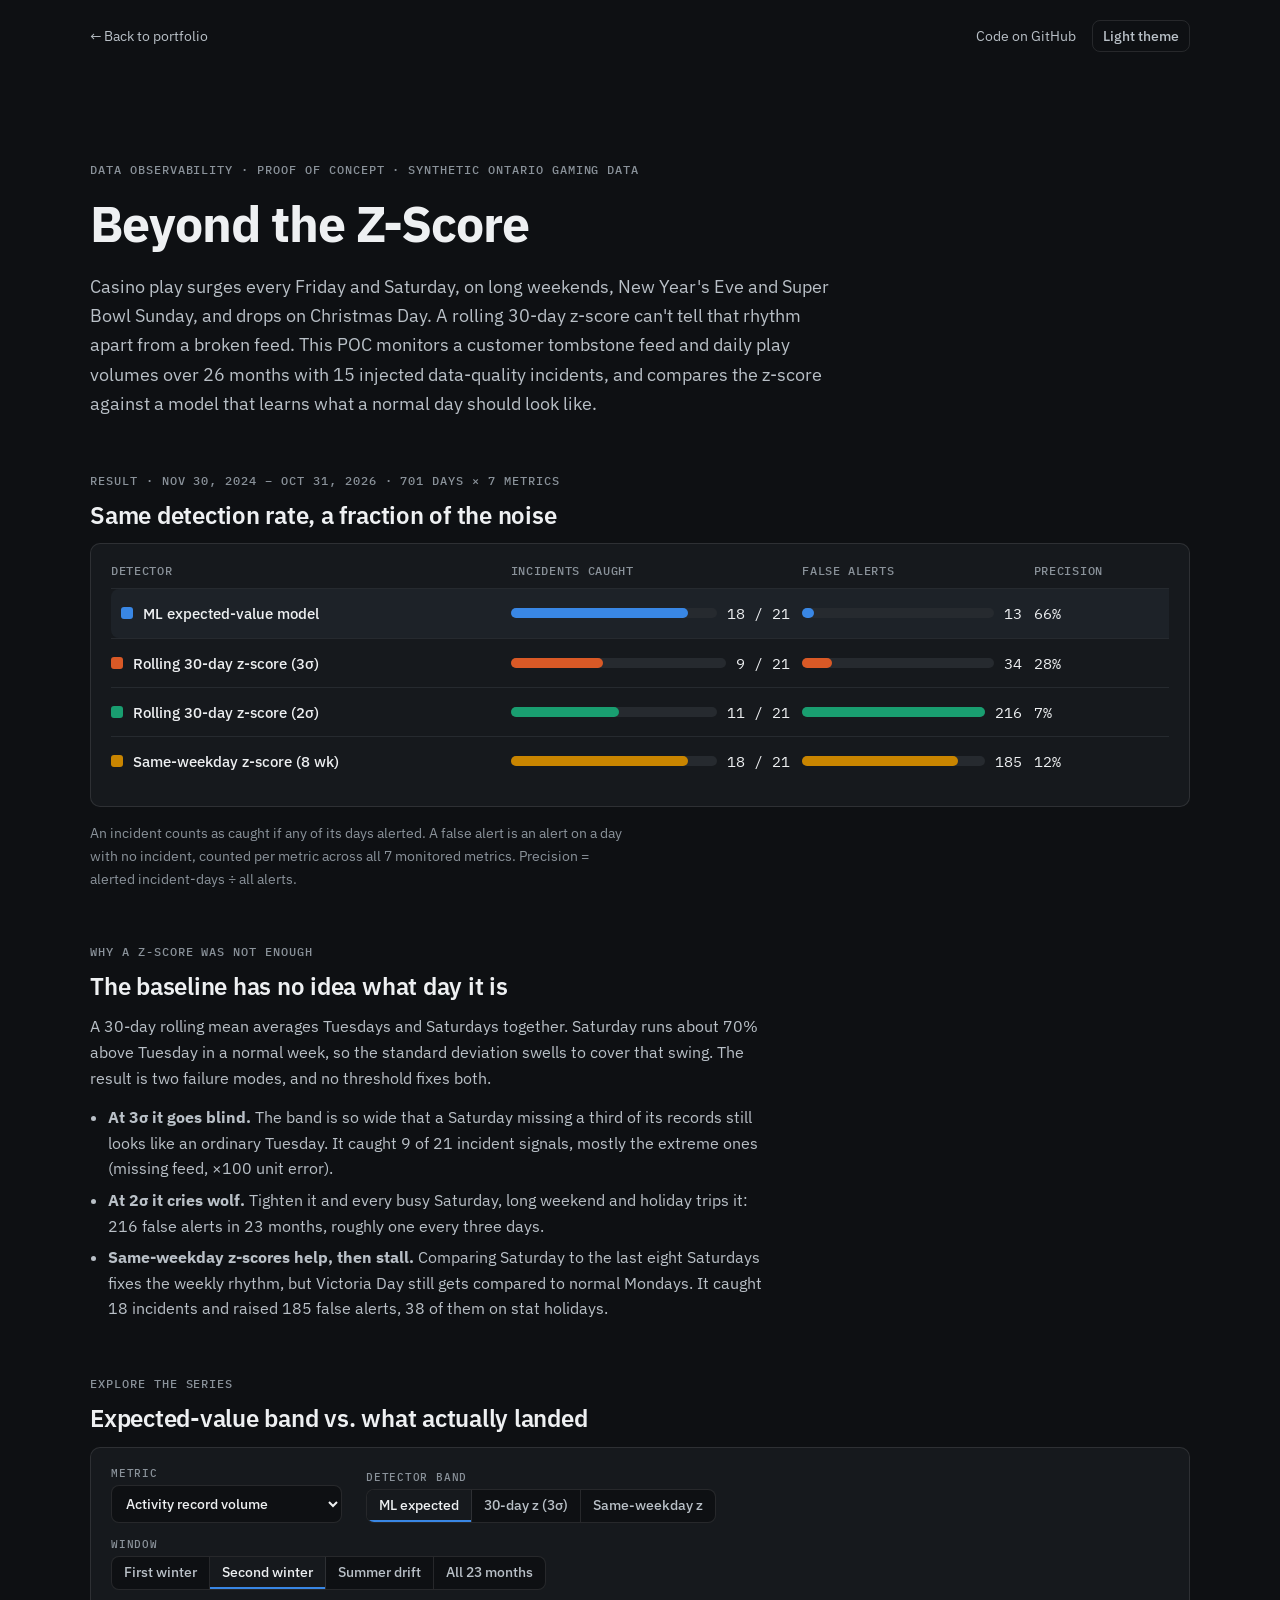
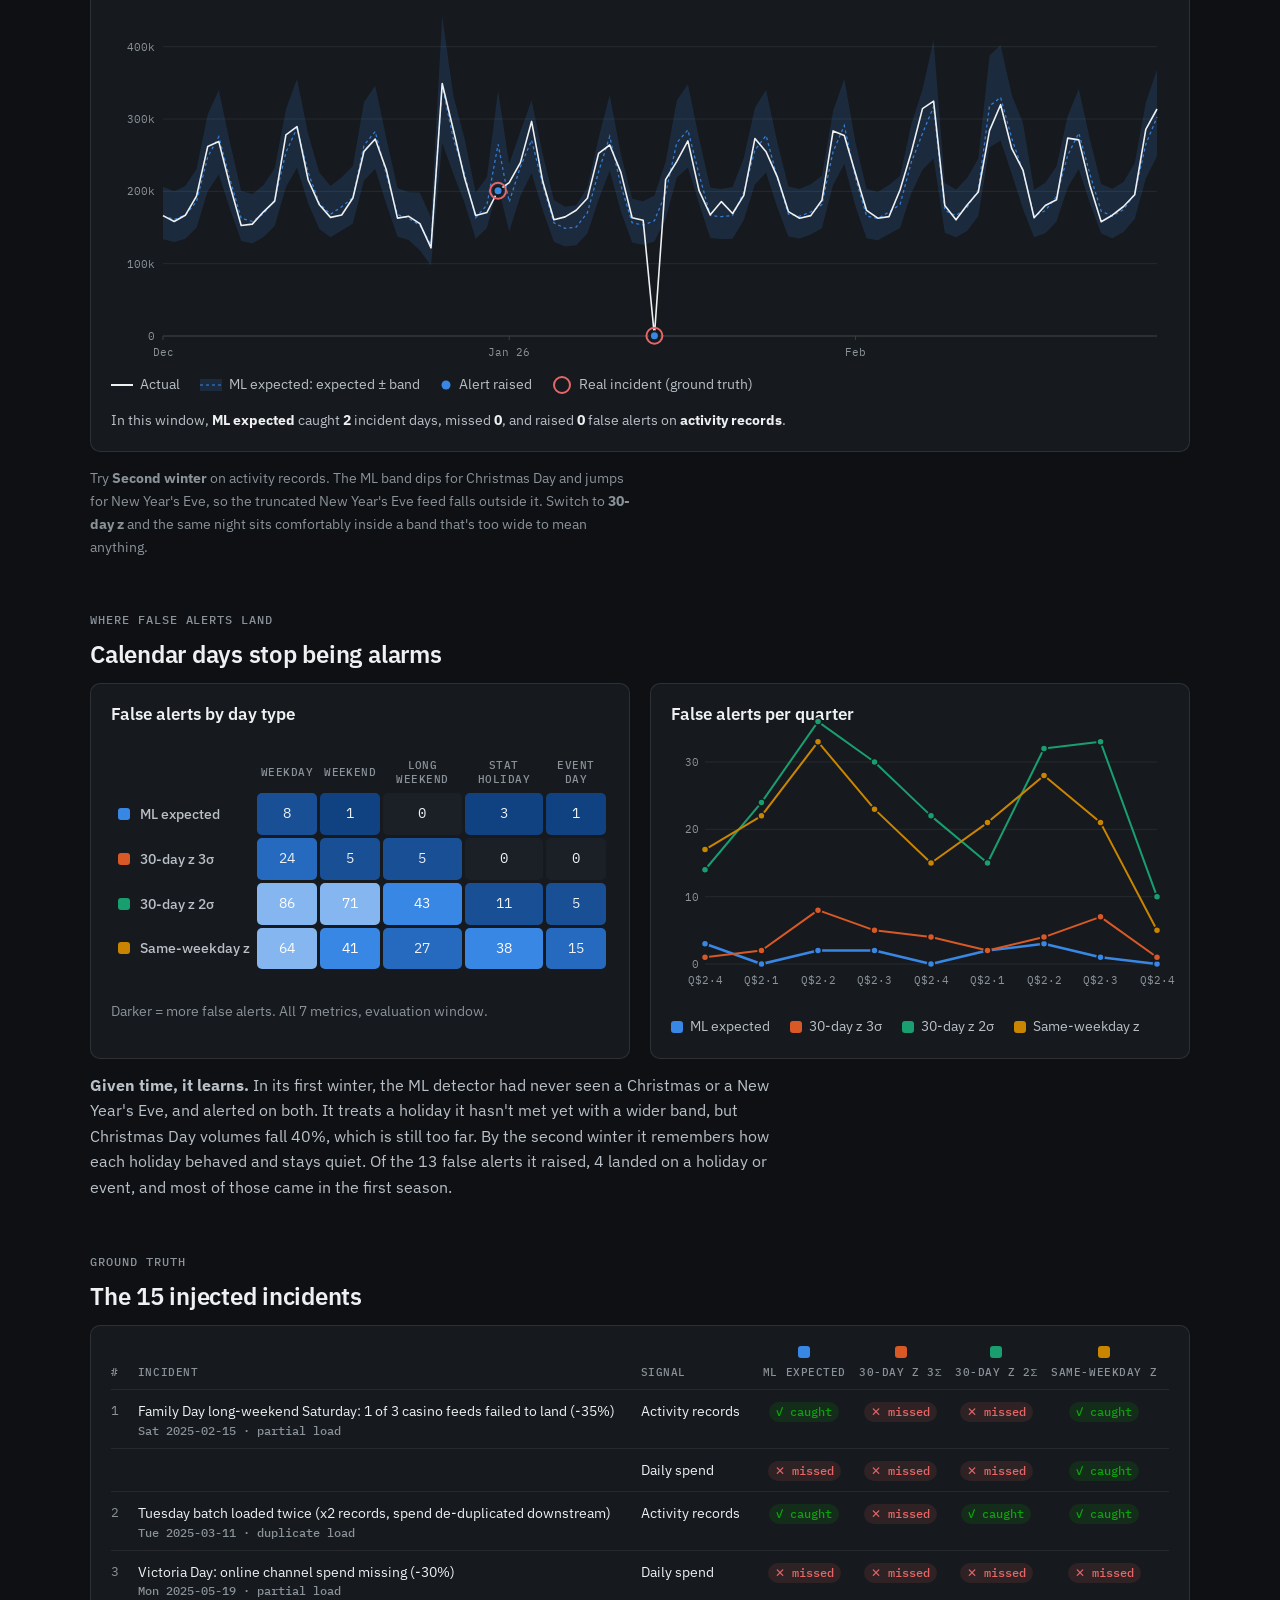
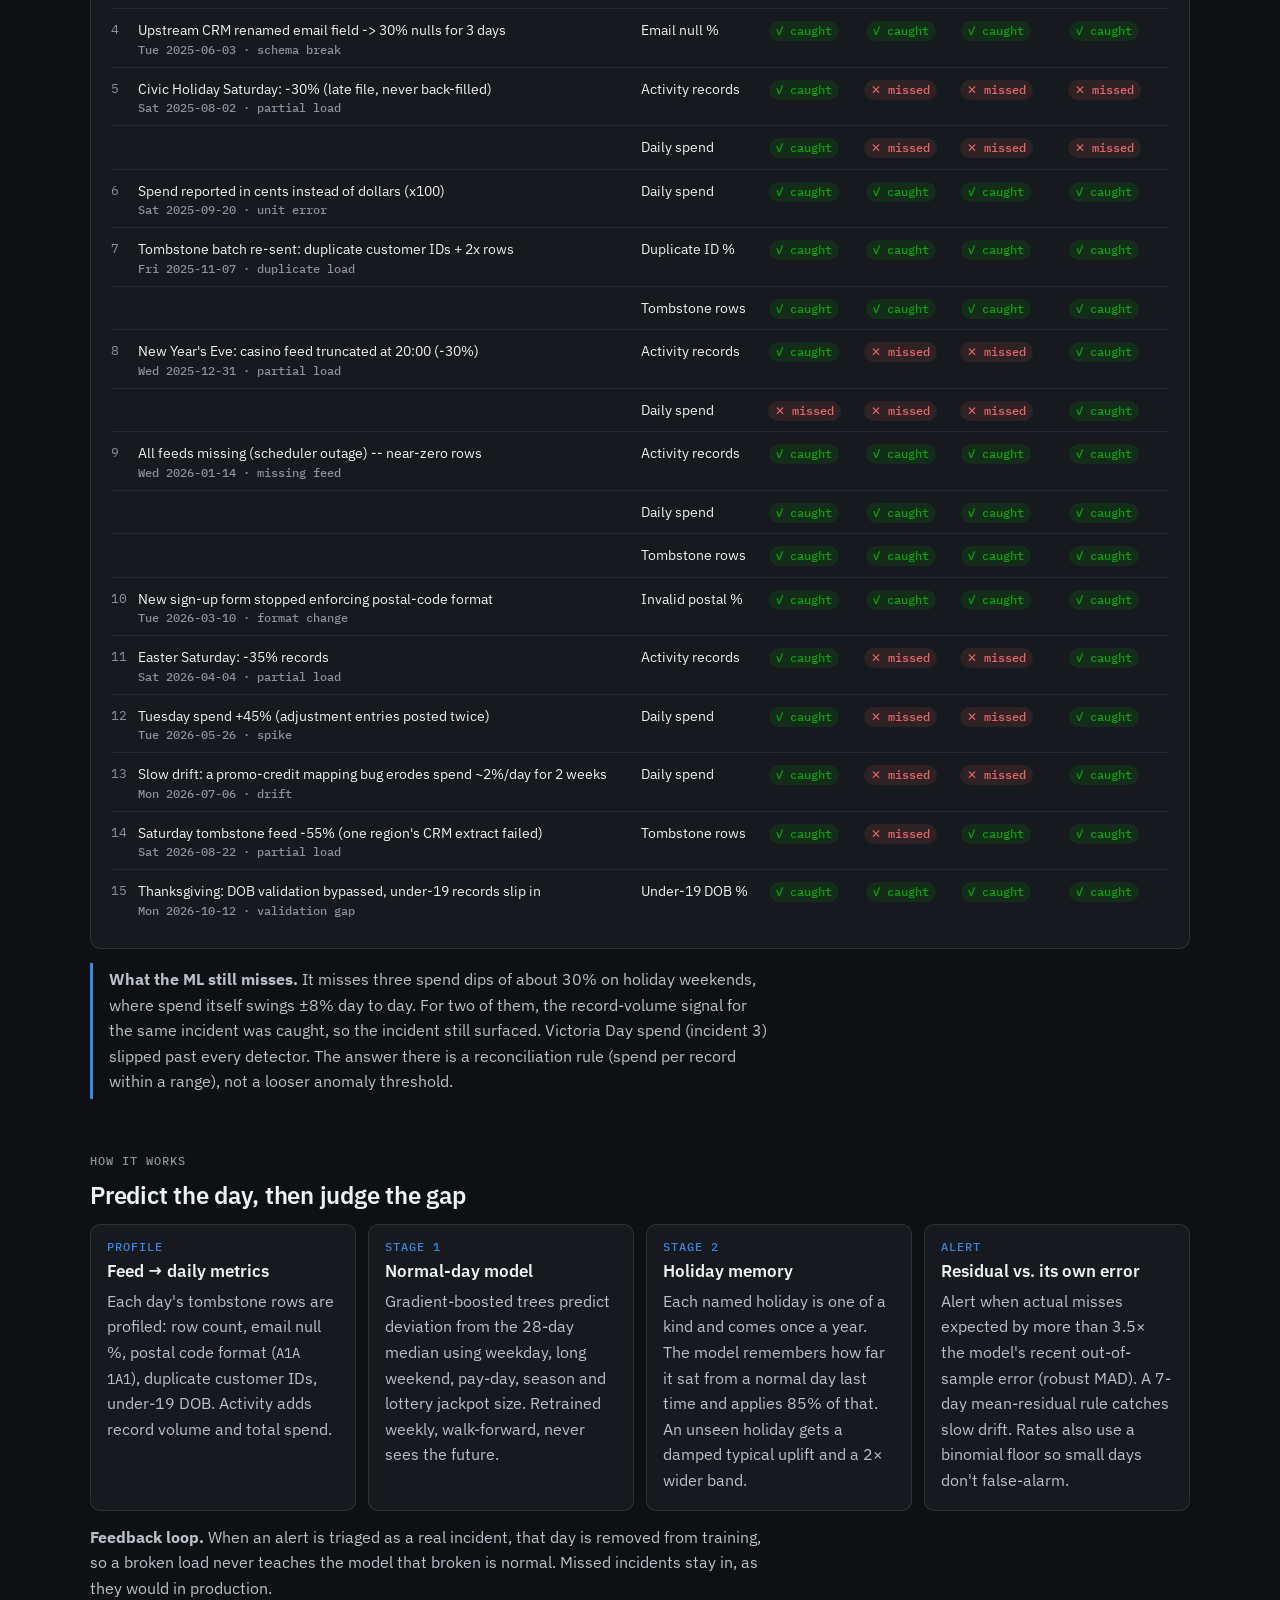
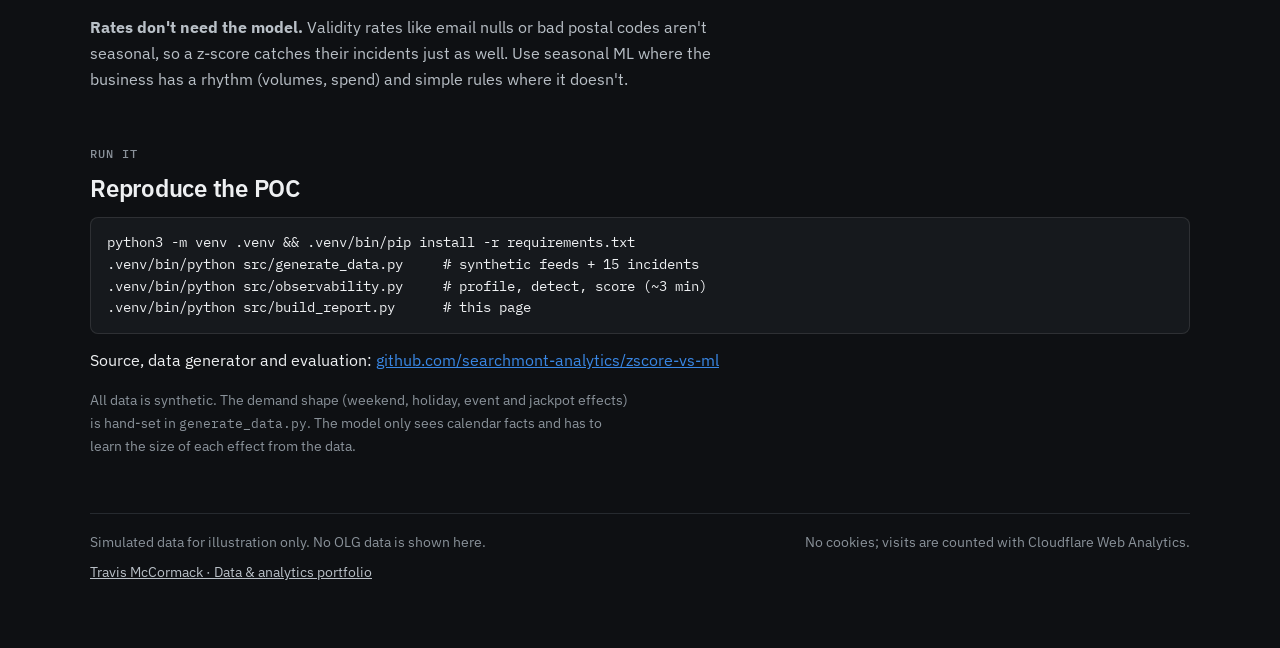
==== commit c485e2d9: "Count case-study visits with Cloudflare Web Analytics Co-Authored-By: Claude Opus 5.5 <noreply@anthr" ====
--- a/observability-lab/index.html
+++ b/observability-lab/index.html
@@ -250,7 +250,7 @@
     <p class="prose">Source, data generator and evaluation: <a href="https://github.com/searchmont-analytics/zscore-vs-ml" style="color:var(--ml)">github.com/searchmont-analytics/zscore-vs-ml</a></p>
     <p class="muted prose" style="font-size:.9rem">All data is synthetic. The demand shape (weekend, holiday, event and jackpot effects) is hand-set in <code>generate_data.py</code>. The model only sees calendar facts and has to learn the size of each effect from the data.</p>
   </section>
-  <footer class="fine"><span>Simulated data for illustration only. No OLG data is shown here.</span><span><a href="/#lab">Travis McCormack · Data &amp; analytics portfolio</a></span></footer>
+  <footer class="fine"><span>Simulated data for illustration only. No OLG data is shown here.</span><span>No cookies; visits are counted with Cloudflare Web Analytics.</span><span><a href="/#lab">Travis McCormack · Data &amp; analytics portfolio</a></span></footer>
 </div>
 
 <script>
@@ -495,5 +495,6 @@
   });
 })();
 </script>
+<!-- Cloudflare Web Analytics (same site token as the portfolio home page) --><script type='module' src='https://static.cloudflareinsights.com/beacon.min.js' data-cf-beacon='{"token": "7ad015eac36449c68d153866f3f50313"}'></script><!-- End Cloudflare Web Analytics -->
 </body>
 </html>
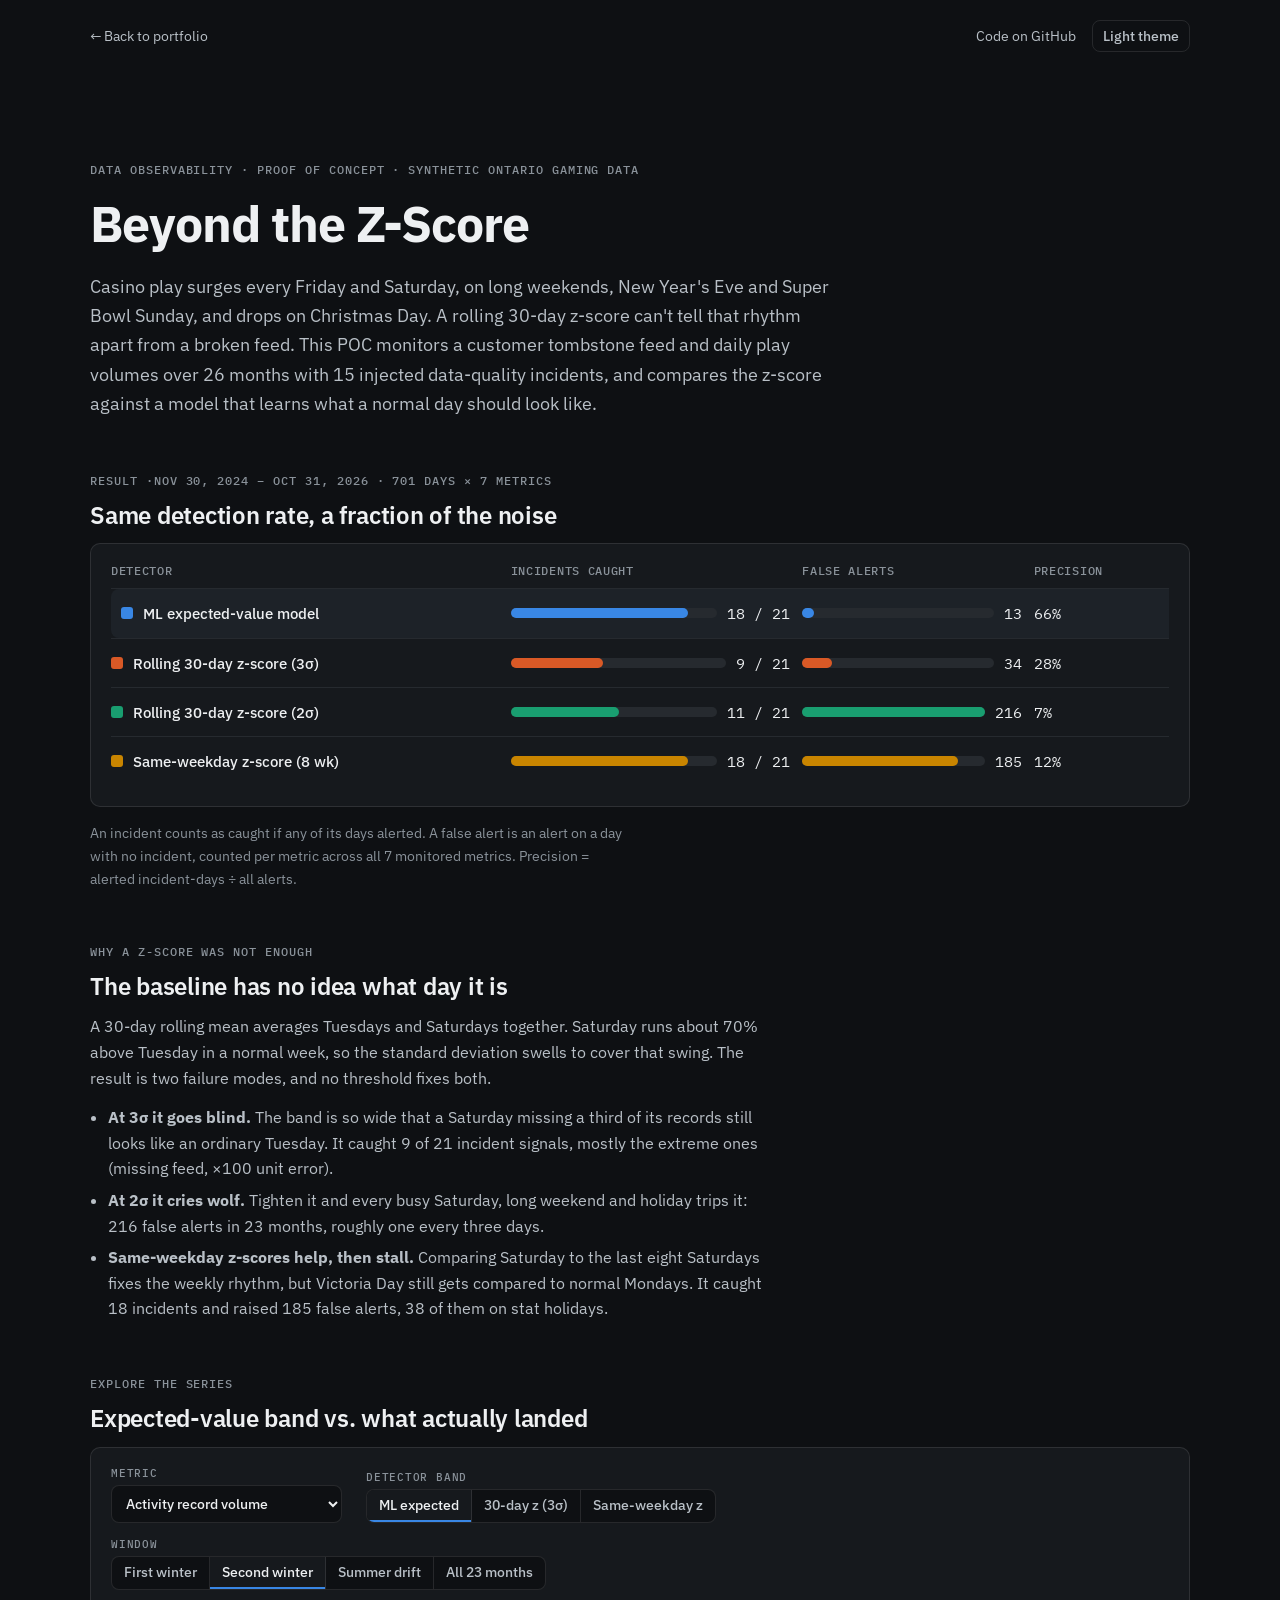
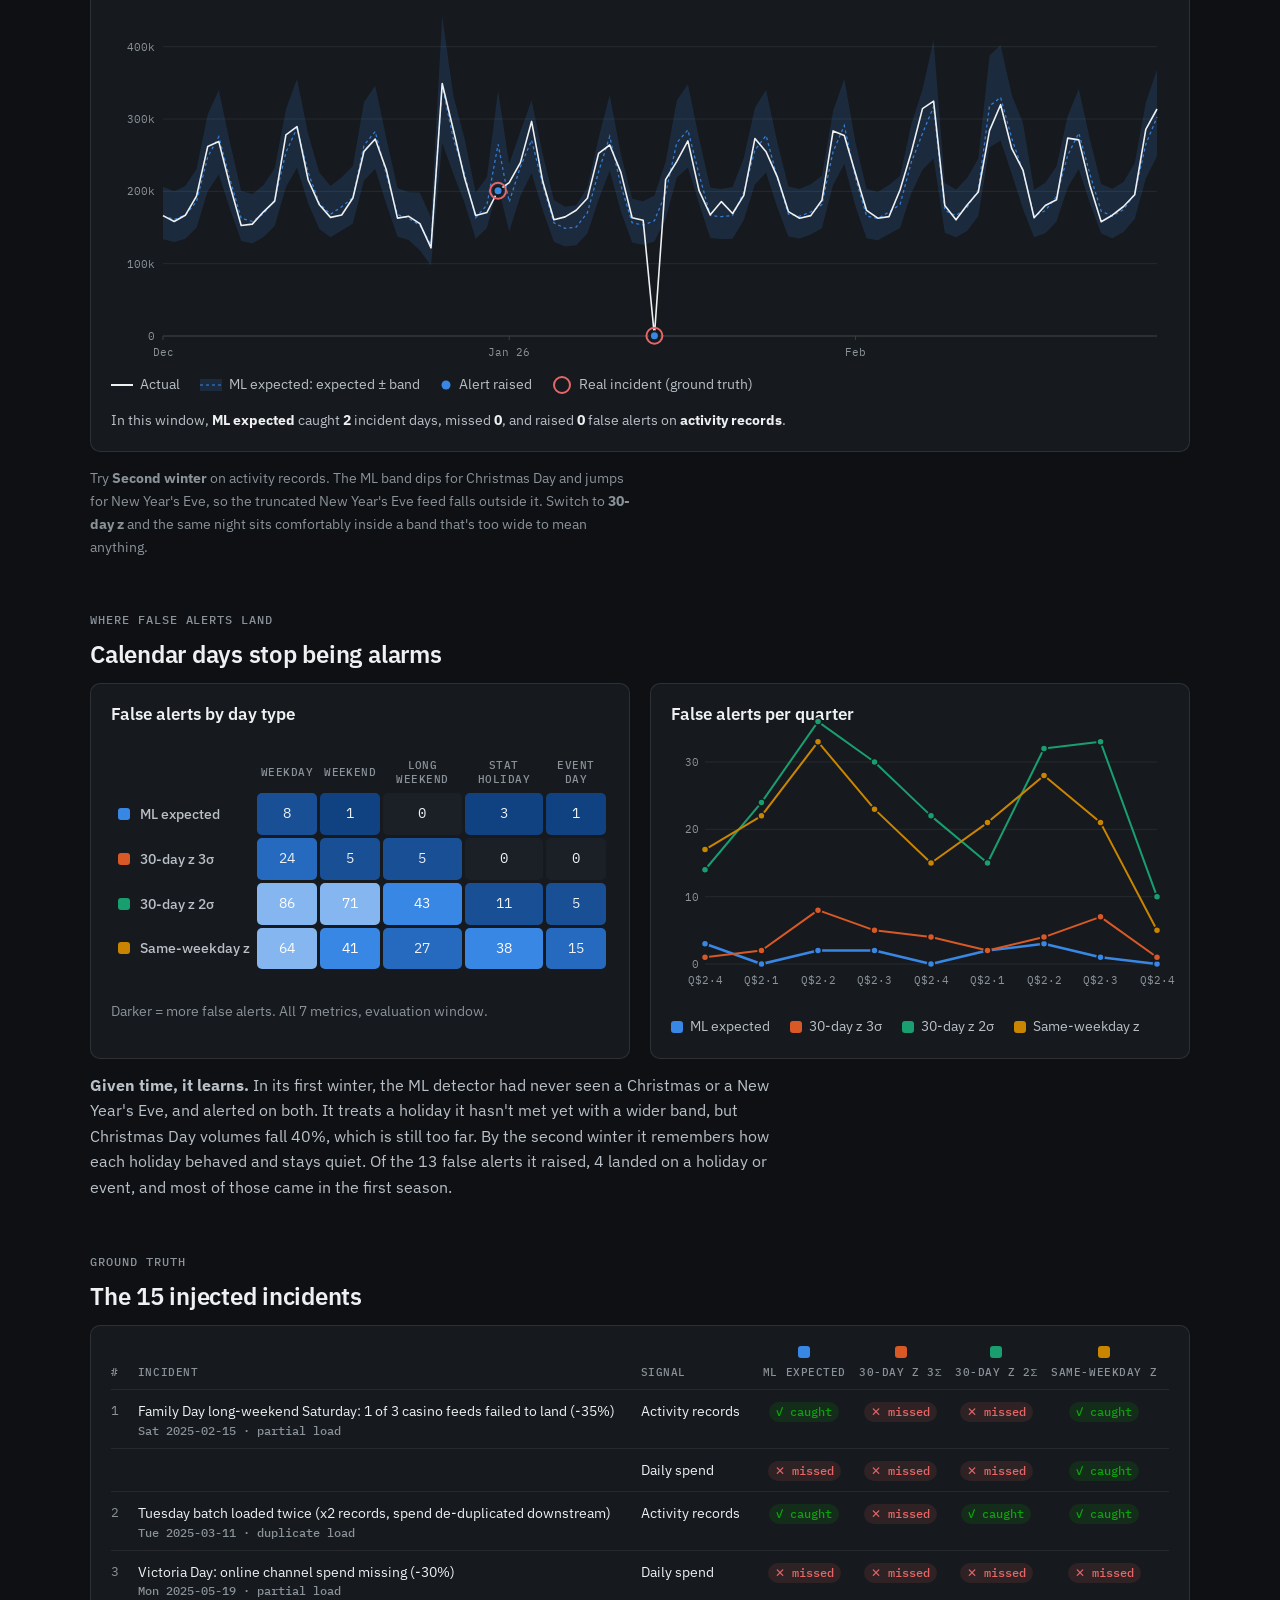
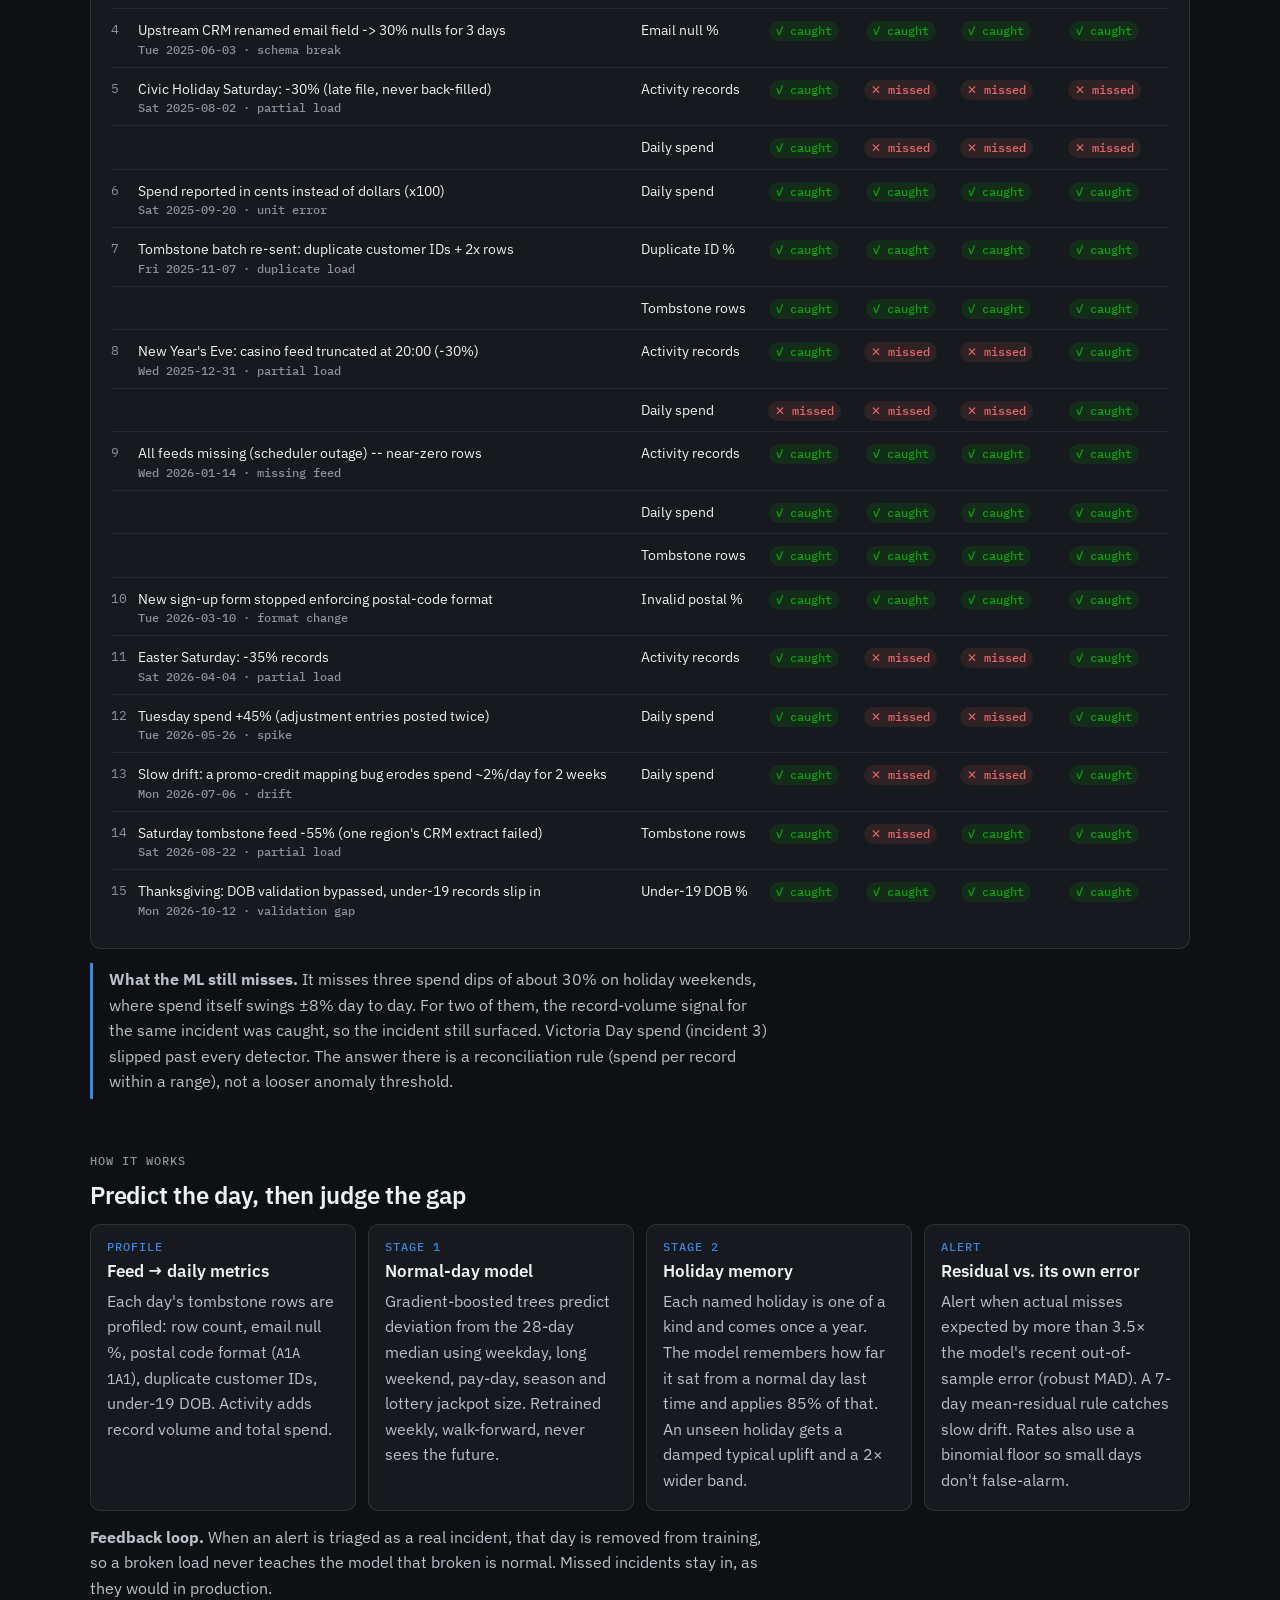
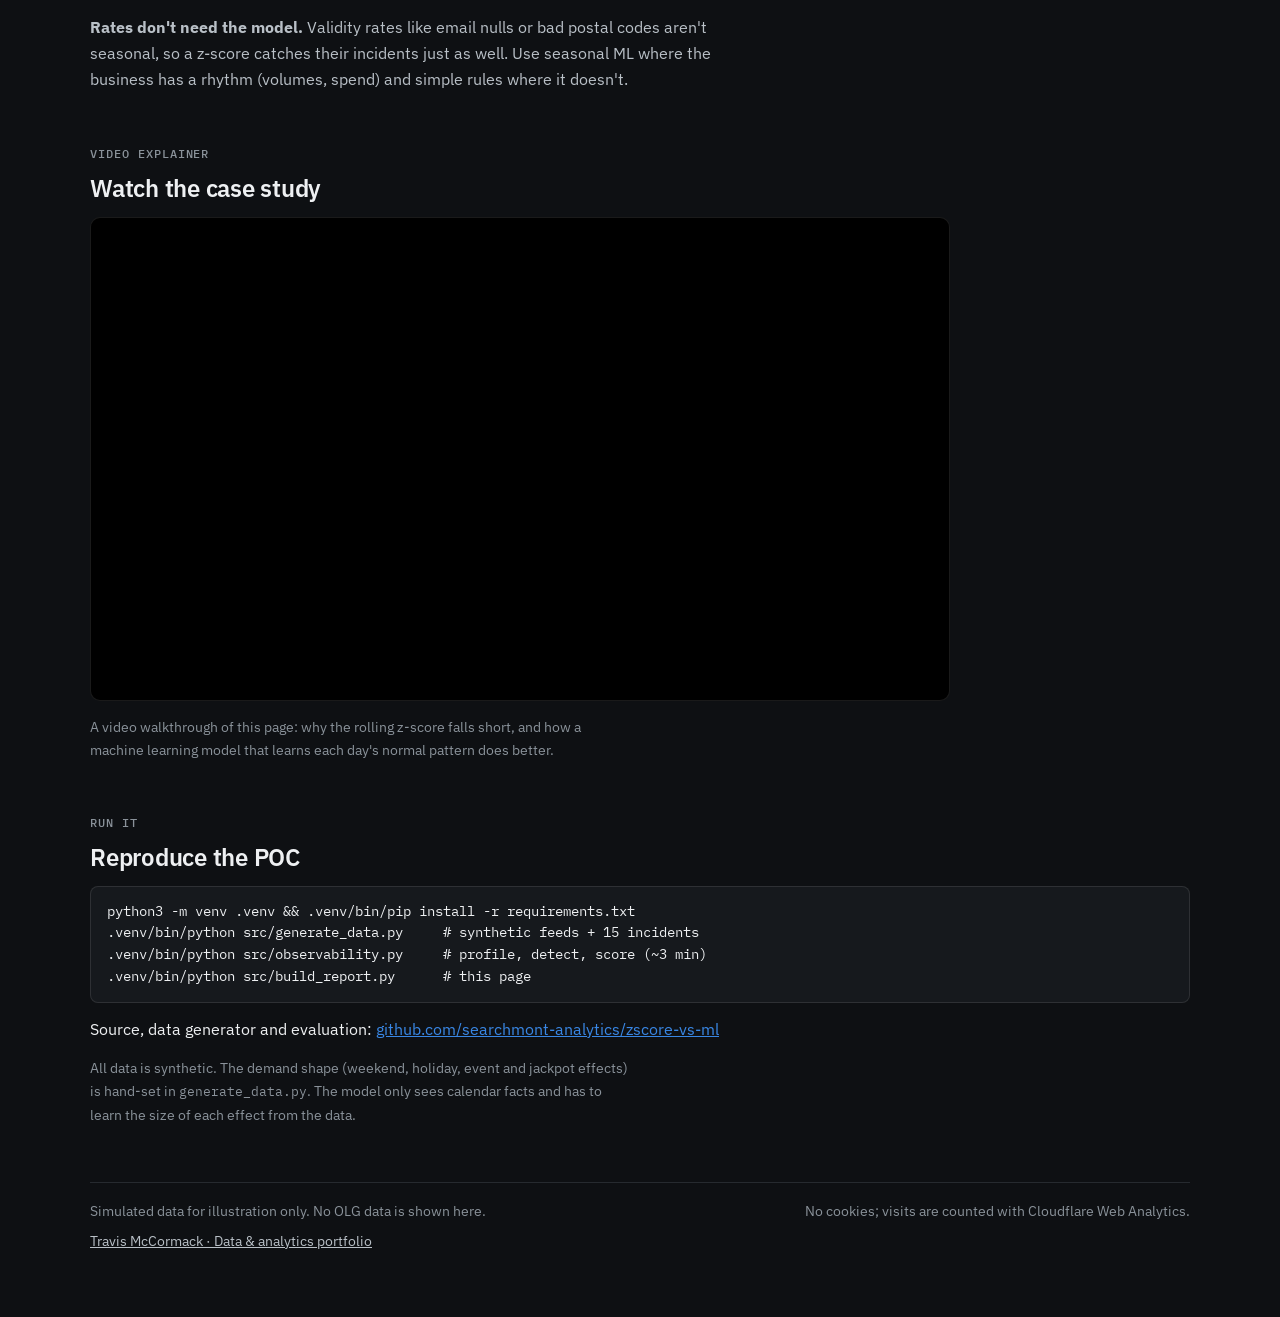
==== commit baa5b0fa: "Add the case study video to the observability lab and case study page Co-Authored-By: Claude Fable 5" ====
--- a/observability-lab/index.html
+++ b/observability-lab/index.html
@@ -143,7 +143,7 @@
   </header>
 
   <section class="stack">
-    <div class="eyebrow">Result · <span id="evalWindow"></span></div>
+    <div class="eyebrow">Result ·<span id="evalWindow"></span></div>
     <h2>Same detection rate, a fraction of the noise</h2>
     <div class="panel tablewrap"><table class="score" id="scoreboard"></table></div>
     <p class="muted prose" style="font-size:.9rem">An incident counts as caught if any of its days alerted. A false alert is an alert on a day with no incident, counted per metric across all 7 monitored metrics. Precision = alerted incident-days ÷ all alerts.</p>
@@ -238,6 +238,15 @@
       <p><b>Feedback loop.</b> When an alert is triaged as a real incident, that day is removed from training, so a broken load never teaches the model that broken is normal. Missed incidents stay in, as they would in production.</p>
       <p><b>Rates don't need the model.</b> Validity rates like email nulls or bad postal codes aren't seasonal, so a z-score catches their incidents just as well. Use seasonal ML where the business has a rhythm (volumes, spend) and simple rules where it doesn't.</p>
     </div>
+  </section>
+
+  <section class="stack">
+    <div class="eyebrow">Video explainer</div>
+    <h2>Watch the case study</h2>
+    <div class="panel" style="padding:0;overflow:hidden;max-width:860px;aspect-ratio:16/9;background:#000">
+      <iframe src="https://www.youtube-nocookie.com/embed/GEnurh57Reo" title="Beyond the Z Score - Full Case Study Explainer" loading="lazy" allow="accelerometer; clipboard-write; encrypted-media; gyroscope; picture-in-picture; web-share" referrerpolicy="strict-origin-when-cross-origin" allowfullscreen style="width:100%;height:100%;border:0;display:block"></iframe>
+    </div>
+    <p class="muted prose" style="font-size:.9rem">A video walkthrough of this page: why the rolling z-score falls short, and how a machine learning model that learns each day's normal pattern does better.</p>
   </section>
 
   <section class="stack">
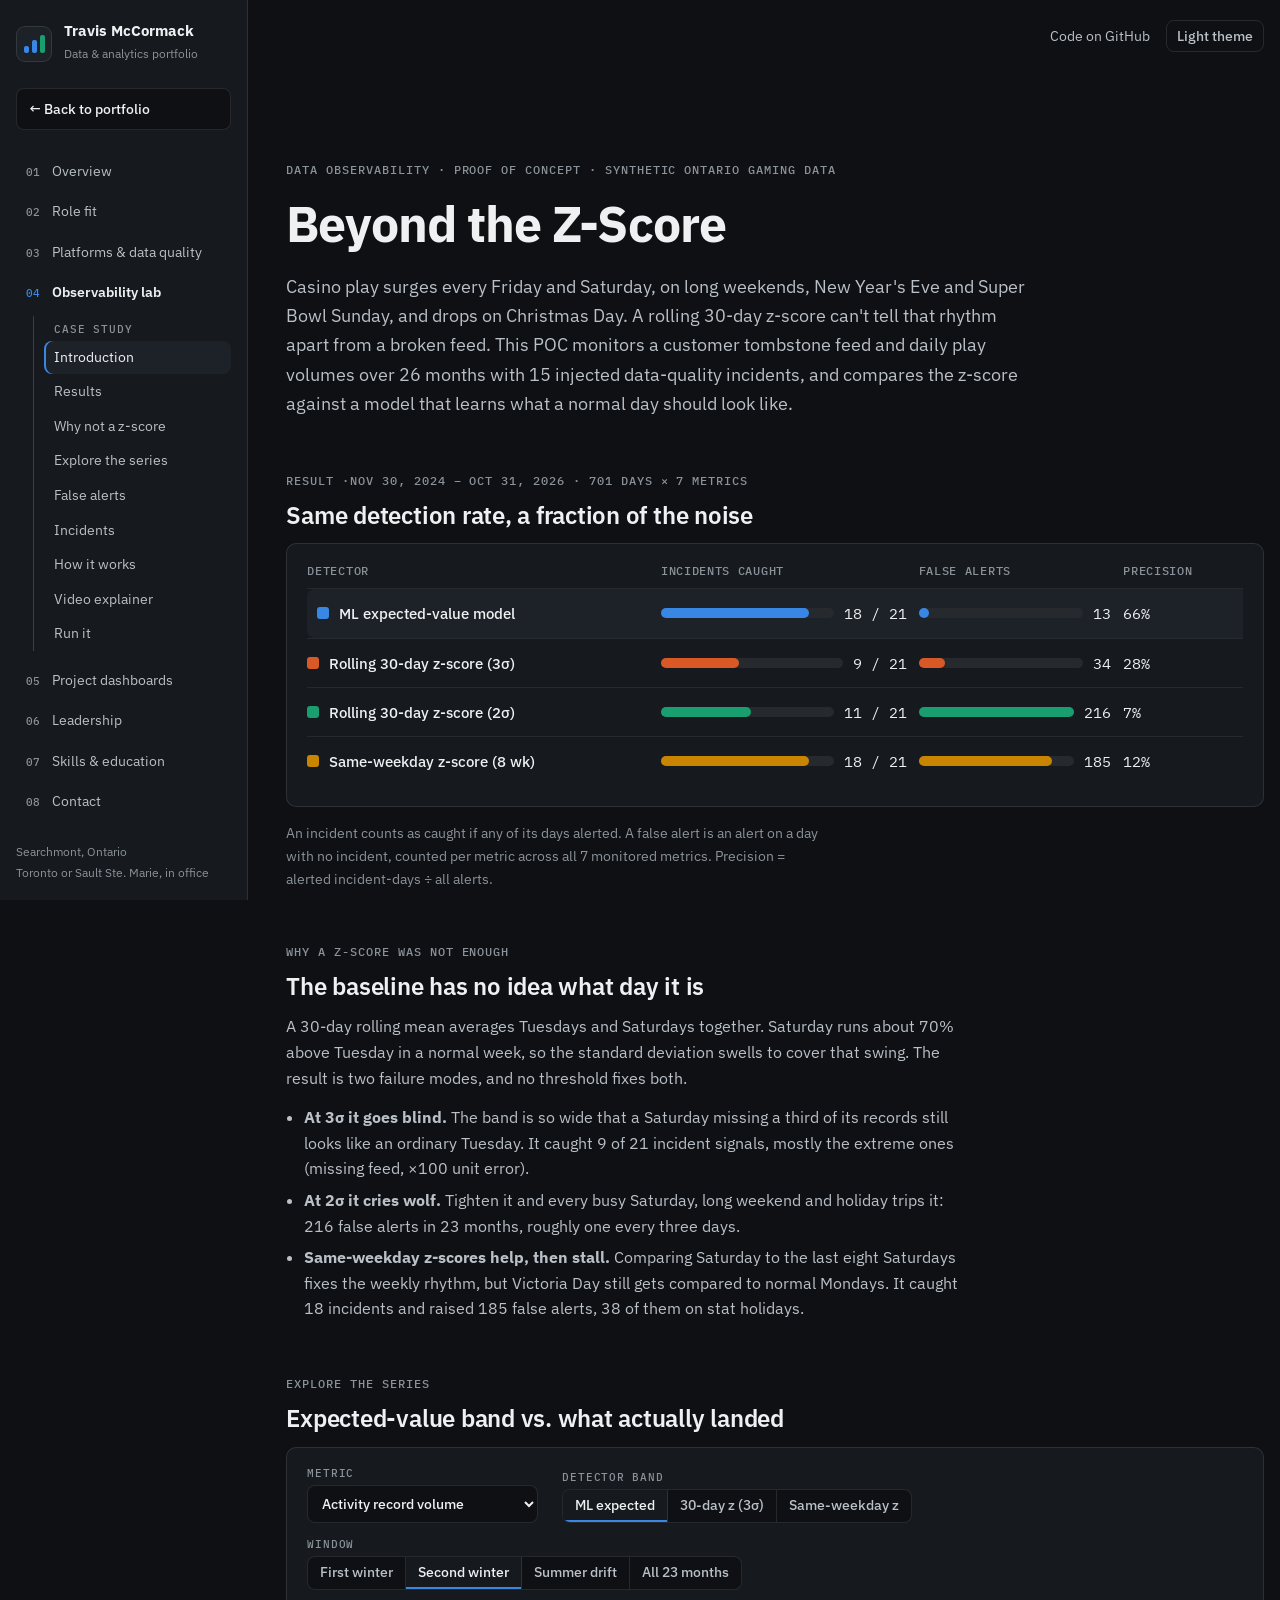
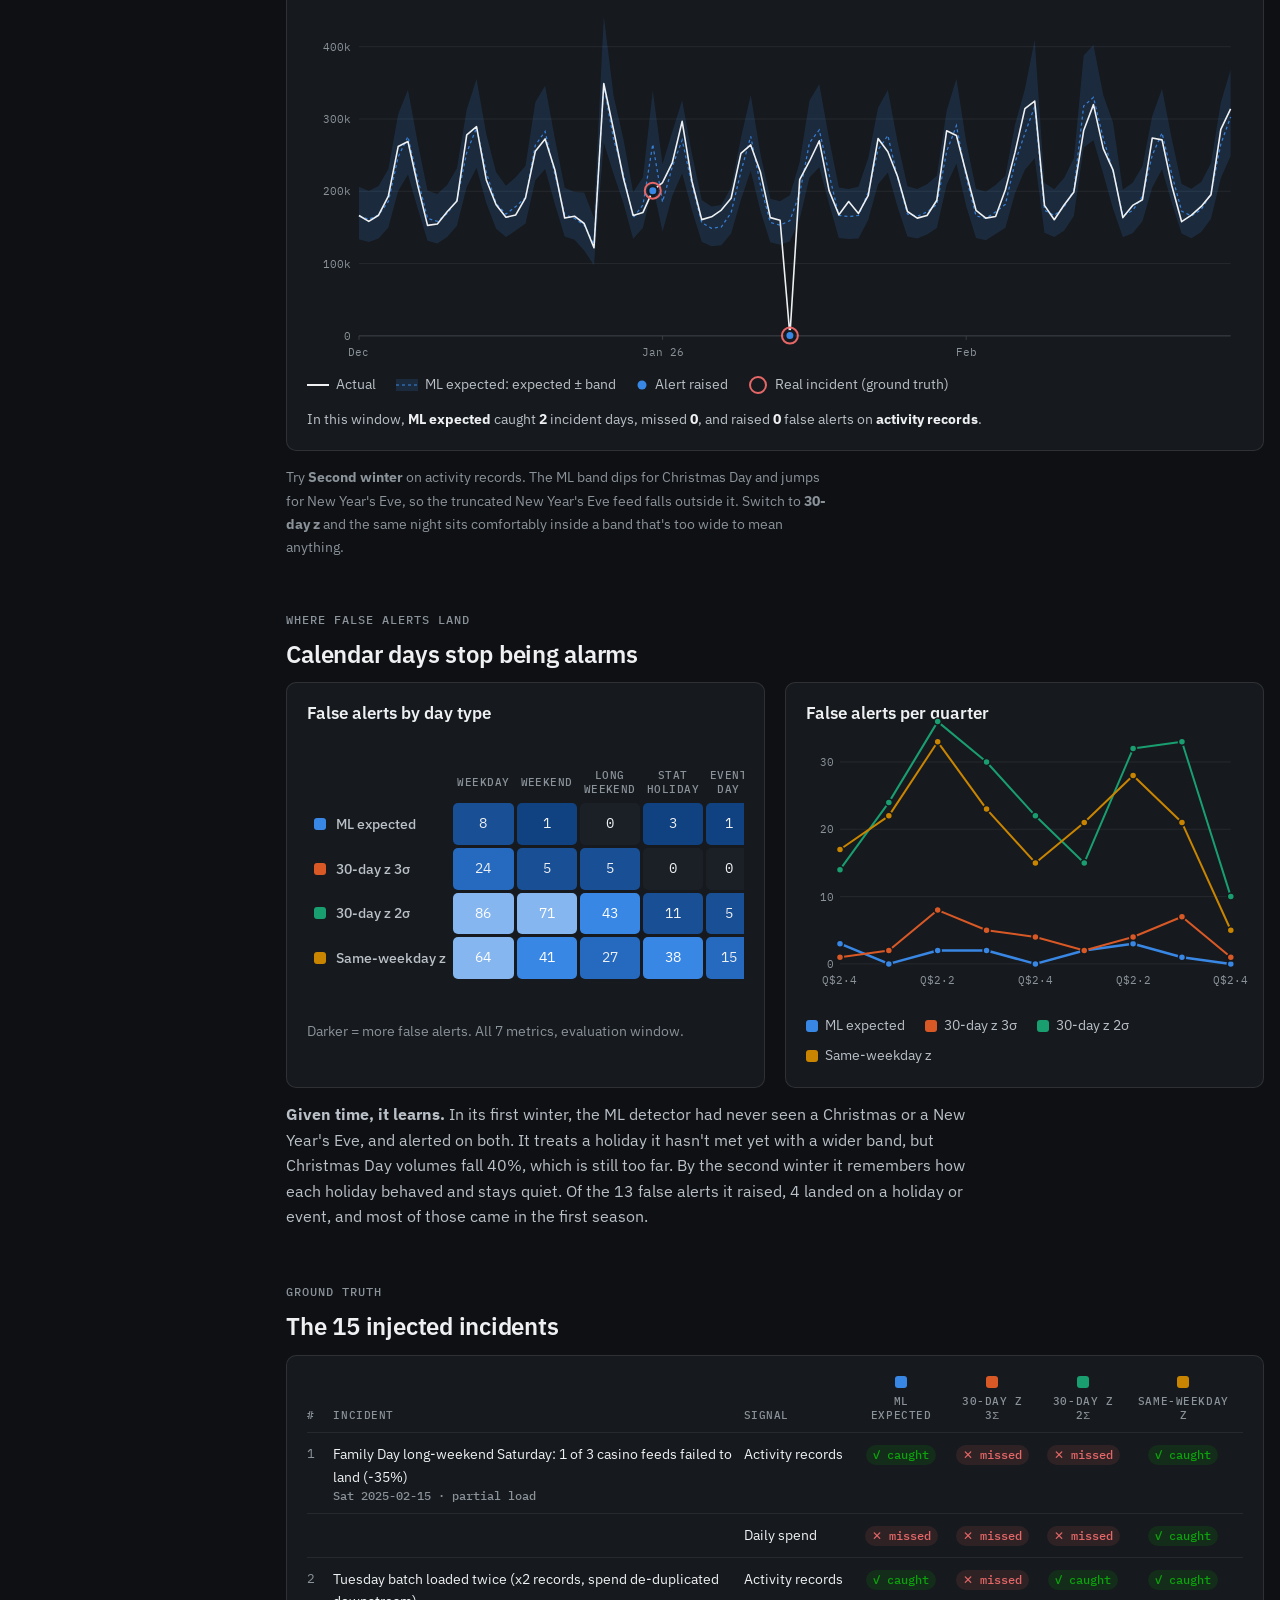
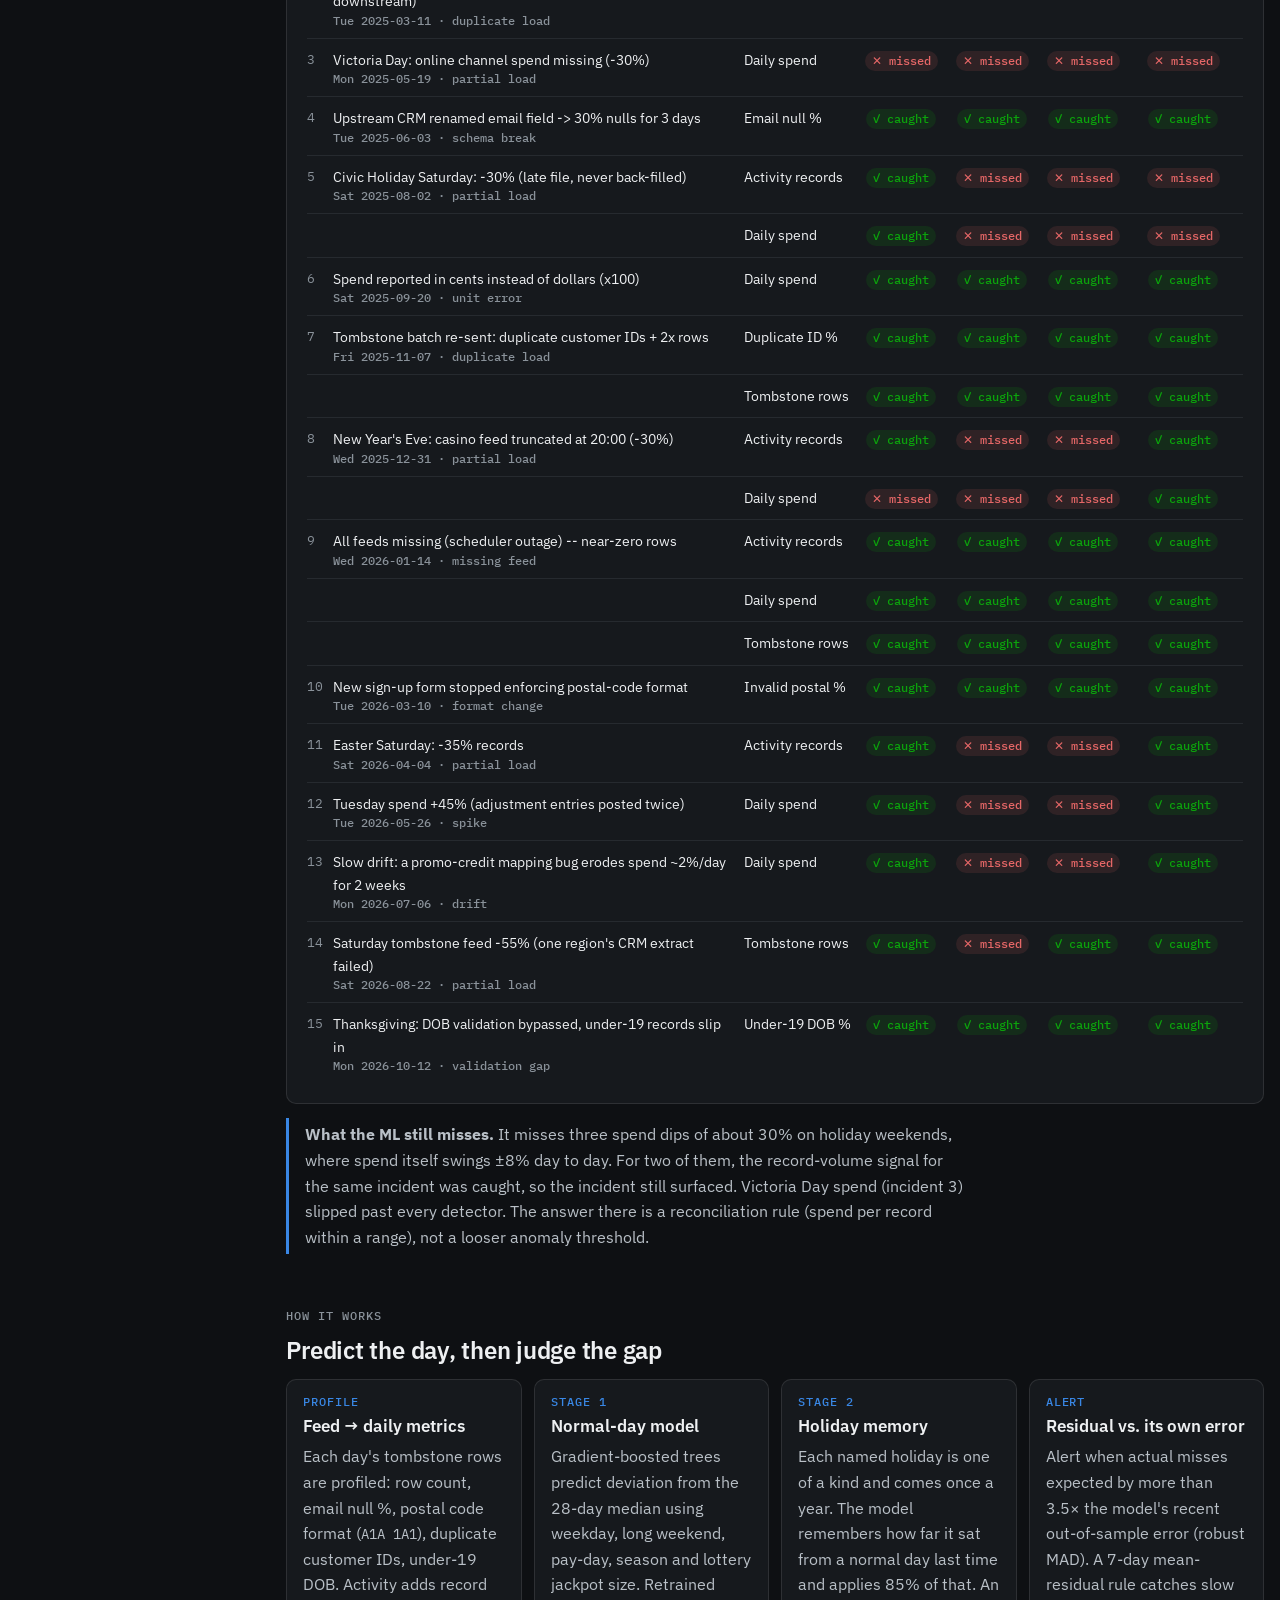
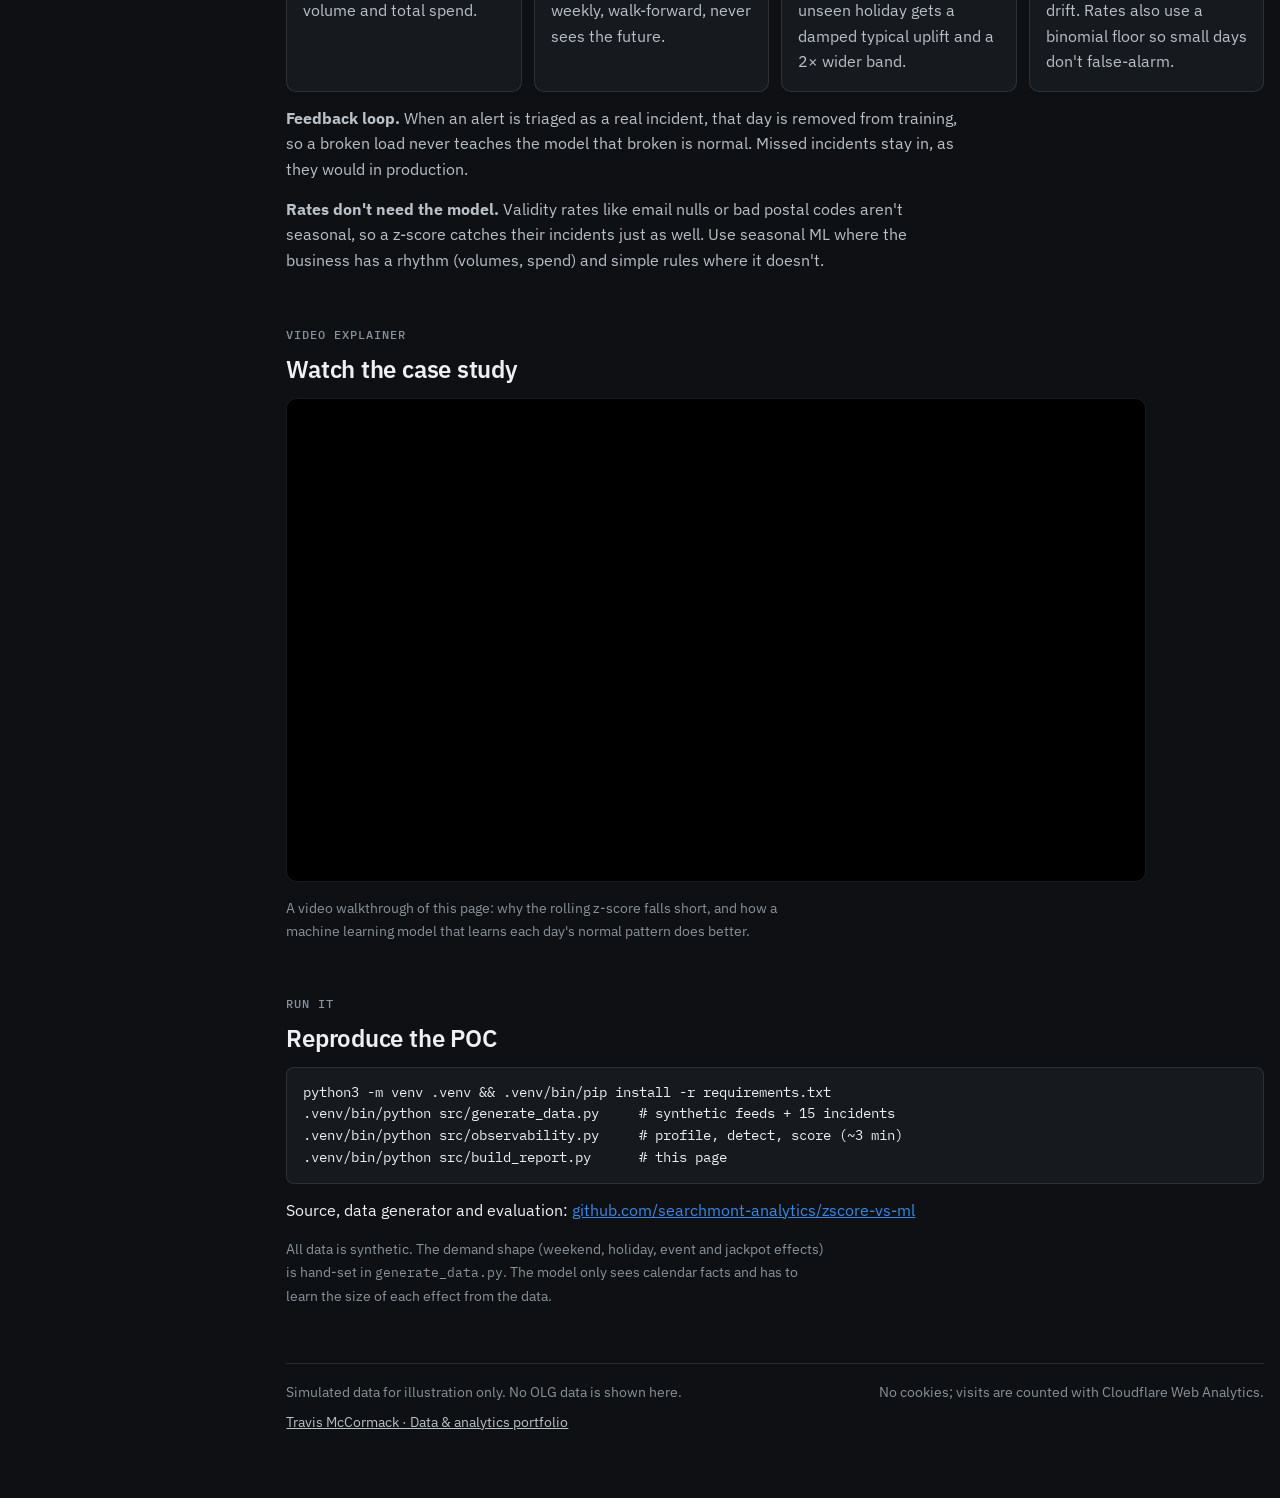
==== commit e4653267: "Add portfolio sidebar navigation to the case study page Also keep the phone nav bar pinned on the ma" ====
--- a/observability-lab/index.html
+++ b/observability-lab/index.html
@@ -127,29 +127,99 @@
 footer.fine a { color: var(--ink-2); }
 @media (max-width: 640px) { .hide-sm { display: none; } .panel { padding: 14px; } }
 @media (prefers-reduced-motion: reduce) { * { transition: none !important; } }
+/* portfolio sidebar */
+html { scroll-behavior: smooth; scroll-padding-top: 20px; }
+.side { position: fixed; inset: 0 auto 0 0; width: 248px; padding: 22px 16px; background: var(--surface); border-right: 1px solid var(--ring); display: flex; flex-direction: column; gap: 22px; overflow-y: auto; z-index: 20; }
+.side a { text-decoration: none; }
+.brand { display: flex; gap: 12px; align-items: center; color: var(--ink); }
+.brand strong { display: block; font-size: 15px; line-height: 1.2; }
+.brand small { color: var(--muted); font-size: 12px; }
+.brand-mark { width: 36px; height: 36px; border-radius: 9px; background: var(--wash); border: 1px solid var(--ring); display: flex; align-items: flex-end; justify-content: center; gap: 3px; padding: 8px 0; flex: none; }
+.brand-mark i { width: 5px; border-radius: 2px; background: var(--ml); }
+.brand-mark i:nth-child(1) { height: 40%; } .brand-mark i:nth-child(2) { height: 70%; } .brand-mark i:nth-child(3) { height: 100%; background: var(--z2); }
+.back { display: flex; align-items: center; gap: 8px; padding: 9px 12px; border: 1px solid var(--ring); border-radius: 8px; color: var(--ink); font-size: 14px; font-weight: 500; background: var(--bg); white-space: nowrap; }
+.back:hover { border-color: var(--ml); }
+.sidenav { display: flex; flex-direction: column; gap: 2px; }
+.sidenav a { display: flex; gap: 12px; align-items: baseline; padding: 8px 10px; border-radius: 8px; color: var(--ink-2); font-size: 14px; white-space: nowrap; transition: transform .18s, background .18s, color .18s; }
+.sidenav a span { font: 500 11px var(--f-mono); color: var(--muted); }
+.sidenav a:hover { background: var(--wash); color: var(--ink); transform: translateX(3px); }
+.sidenav a.is-here { color: var(--ink); font-weight: 600; }
+.sidenav a.is-here span { color: var(--ml); }
+.sub { display: flex; flex-direction: column; gap: 1px; margin: 2px 0 8px 17px; padding-left: 10px; border-left: 1px solid var(--axis); }
+.sub .sub-label { font: 500 10.5px var(--f-mono); letter-spacing: .08em; text-transform: uppercase; color: var(--muted); padding: 6px 10px 4px; }
+.sub a { font-size: 13.5px; padding: 6px 10px; }
+.sub a.is-active { background: var(--wash); color: var(--ink); box-shadow: inset 2px 0 0 var(--ml); }
+.side a:focus-visible { outline: 2px solid var(--ml); outline-offset: 2px; }
+.side-foot { margin-top: auto; font-size: 12px; color: var(--muted); line-height: 1.7; }
+@media (min-width: 901px) { body { padding-left: calc(248px + clamp(16px, 3vw, 40px)); } }
+@media (max-width: 900px) {
+  html { scroll-padding-top: 64px; }
+  body { padding-top: 0; }
+  .side { position: sticky; inset: auto; top: 0; width: auto; margin: 0 -16px; flex-direction: row; align-items: center; gap: 12px; padding: 8px 16px; border-right: 0; border-bottom: 1px solid var(--ring); overflow: hidden; }
+  .brand span:last-child, .side-foot, .sidenav > a, .sub .sub-label { display: none; }
+  .brand-mark { width: 30px; height: 30px; padding: 6px 0; }
+  .back { padding: 6px 10px; font-size: 13.5px; }
+  .sidenav { min-width: 0; flex: 1; }
+  .sub { flex-direction: row; margin: 0; padding: 0; border: 0; overflow-x: auto; scrollbar-width: none; }
+  .sub::-webkit-scrollbar { display: none; }
+  .sub a.is-active { box-shadow: none; }
+}
+@media (prefers-reduced-motion: reduce) { html { scroll-behavior: auto; } }
+@media print { .side { display: none; } body { padding-left: 16px; } }
+
 </style>
 
 </head>
 <body>
+<aside class="side" aria-label="Portfolio">
+  <a class="brand" href="/">
+    <span class="brand-mark" aria-hidden="true"><i></i><i></i><i></i></span>
+    <span><strong>Travis McCormack</strong><small>Data &amp; analytics portfolio</small></span>
+  </a>
+  <a class="back" href="/#lab">&larr; Back to portfolio</a>
+  <nav class="sidenav" aria-label="Portfolio sections">
+    <a href="/#overview"><span>01</span>Overview</a>
+    <a href="/#fit"><span>02</span>Role fit</a>
+    <a href="/#platforms"><span>03</span>Platforms &amp; data quality</a>
+    <a href="/#lab" class="is-here" aria-current="true"><span>04</span>Observability lab</a>
+    <div class="sub" id="subnav">
+      <div class="sub-label">Case study</div>
+      <a href="#top">Introduction</a>
+      <a href="#results">Results</a>
+      <a href="#why">Why not a z-score</a>
+      <a href="#explore">Explore the series</a>
+      <a href="#false-alerts">False alerts</a>
+      <a href="#incidents">Incidents</a>
+      <a href="#how">How it works</a>
+      <a href="#video">Video explainer</a>
+      <a href="#run">Run it</a>
+    </div>
+    <a href="/#projects"><span>05</span>Project dashboards</a>
+    <a href="/#leadership"><span>06</span>Leadership</a>
+    <a href="/#skills"><span>07</span>Skills &amp; education</a>
+    <a href="/#contact"><span>08</span>Contact</a>
+  </nav>
+  <div class="side-foot">Searchmont, Ontario<br>Toronto or Sault Ste. Marie, in office</div>
+</aside>
 <div class="wrap">
   <nav class="topnav" aria-label="Site">
-    <a href="/#lab">&larr; Back to portfolio</a>
+    <span></span>
     <div class="right"><a href="https://github.com/searchmont-analytics/zscore-vs-ml">Code on GitHub</a><button type="button" id="themeToggle">Light theme</button></div>
   </nav>
-  <header class="hero">
+  <header class="hero" id="top">
     <div class="eyebrow">Data observability · proof of concept · synthetic Ontario gaming data</div>
     <h1>Beyond the Z-Score</h1>
     <p class="lede prose">Casino play surges every Friday and Saturday, on long weekends, New Year's Eve and Super Bowl Sunday, and drops on Christmas Day. A rolling 30-day z-score can't tell that rhythm apart from a broken feed. This POC monitors a customer tombstone feed and daily play volumes over 26 months with 15 injected data-quality incidents, and compares the z-score against a model that learns what a normal day should look like.</p>
   </header>
 
-  <section class="stack">
+  <section class="stack" id="results">
     <div class="eyebrow">Result ·<span id="evalWindow"></span></div>
     <h2>Same detection rate, a fraction of the noise</h2>
     <div class="panel tablewrap"><table class="score" id="scoreboard"></table></div>
     <p class="muted prose" style="font-size:.9rem">An incident counts as caught if any of its days alerted. A false alert is an alert on a day with no incident, counted per metric across all 7 monitored metrics. Precision = alerted incident-days ÷ all alerts.</p>
   </section>
 
-  <section class="stack">
+  <section class="stack" id="why">
     <div class="eyebrow">Why a z-score was not enough</div>
     <h2>The baseline has no idea what day it is</h2>
     <div class="prose stack ink2">
@@ -162,7 +232,7 @@
     </div>
   </section>
 
-  <section class="stack">
+  <section class="stack" id="explore">
     <div class="eyebrow">Explore the series</div>
     <h2>Expected-value band vs. what actually landed</h2>
     <div class="panel">
@@ -198,7 +268,7 @@
     <p class="muted prose" style="font-size:.9rem">Try <b>Second winter</b> on activity records. The ML band dips for Christmas Day and jumps for New Year's Eve, so the truncated New Year's Eve feed falls outside it. Switch to <b>30-day z</b> and the same night sits comfortably inside a band that's too wide to mean anything.</p>
   </section>
 
-  <section class="stack">
+  <section class="stack" id="false-alerts">
     <div class="eyebrow">Where false alerts land</div>
     <h2>Calendar days stop being alarms</h2>
     <div class="two">
@@ -218,14 +288,14 @@
     </div>
   </section>
 
-  <section class="stack">
+  <section class="stack" id="incidents">
     <div class="eyebrow">Ground truth</div>
     <h2>The 15 injected incidents</h2>
     <div class="panel tablewrap"><table class="inc" id="inc"></table></div>
     <div class="prose callout ink2"><p><b>What the ML still misses.</b> It misses three spend dips of about 30% on holiday weekends, where spend itself swings ±8% day to day. For two of them, the record-volume signal for the same incident was caught, so the incident still surfaced. Victoria Day spend (incident 3) slipped past every detector. The answer there is a reconciliation rule (spend per record within a range), not a looser anomaly threshold.</p></div>
   </section>
 
-  <section class="stack">
+  <section class="stack" id="how">
     <div class="eyebrow">How it works</div>
     <h2>Predict the day, then judge the gap</h2>
     <div class="flow">
@@ -240,7 +310,7 @@
     </div>
   </section>
 
-  <section class="stack">
+  <section class="stack" id="video">
     <div class="eyebrow">Video explainer</div>
     <h2>Watch the case study</h2>
     <div class="panel" style="padding:0;overflow:hidden;max-width:860px;aspect-ratio:16/9;background:#000">
@@ -249,7 +319,7 @@
     <p class="muted prose" style="font-size:.9rem">A video walkthrough of this page: why the rolling z-score falls short, and how a machine learning model that learns each day's normal pattern does better.</p>
   </section>
 
-  <section class="stack">
+  <section class="stack" id="run">
     <div class="eyebrow">Run it</div>
     <h2>Reproduce the POC</h2>
     <pre>python3 -m venv .venv &amp;&amp; .venv/bin/pip install -r requirements.txt
@@ -505,5 +575,22 @@
 })();
 </script>
 <!-- Cloudflare Web Analytics (same site token as the portfolio home page) --><script type='module' src='https://static.cloudflareinsights.com/beacon.min.js' data-cf-beacon='{"token": "7ad015eac36449c68d153866f3f50313"}'></script><!-- End Cloudflare Web Analytics -->
+<script>
+(function () {
+  var links = [].slice.call(document.querySelectorAll('#subnav a'));
+  var sub = document.getElementById('subnav');
+  var spy = new IntersectionObserver(function (es) {
+    es.forEach(function (en) {
+      if (!en.isIntersecting) return;
+      links.forEach(function (a) {
+        var on = a.getAttribute('href') === '#' + en.target.id;
+        a.classList.toggle('is-active', on);
+        if (on && window.innerWidth <= 900) sub.scrollTo({ left: a.offsetLeft - sub.offsetLeft - 12, behavior: 'smooth' });
+      });
+    });
+  }, { rootMargin: '-25% 0px -65% 0px' });
+  [].forEach.call(document.querySelectorAll('#top, section.stack[id]'), function (el) { spy.observe(el); });
+})();
+</script>
 </body>
 </html>
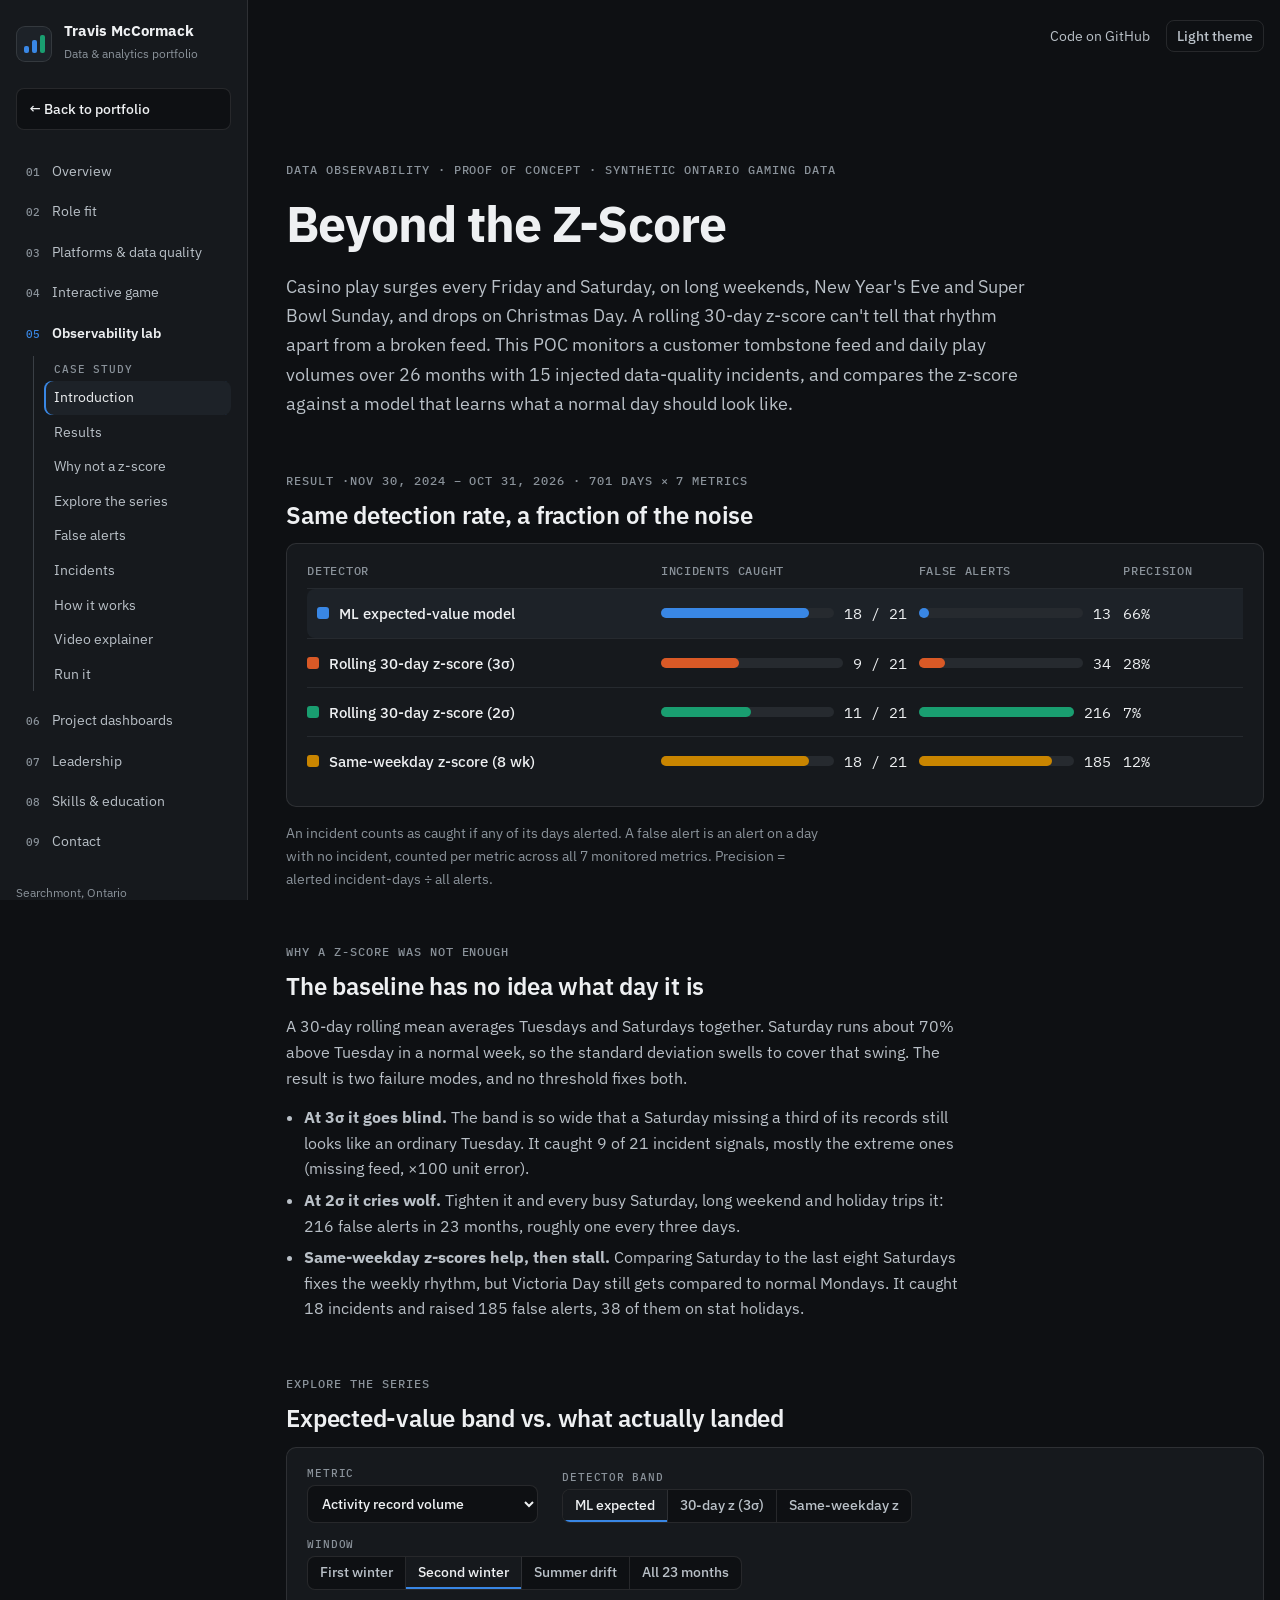
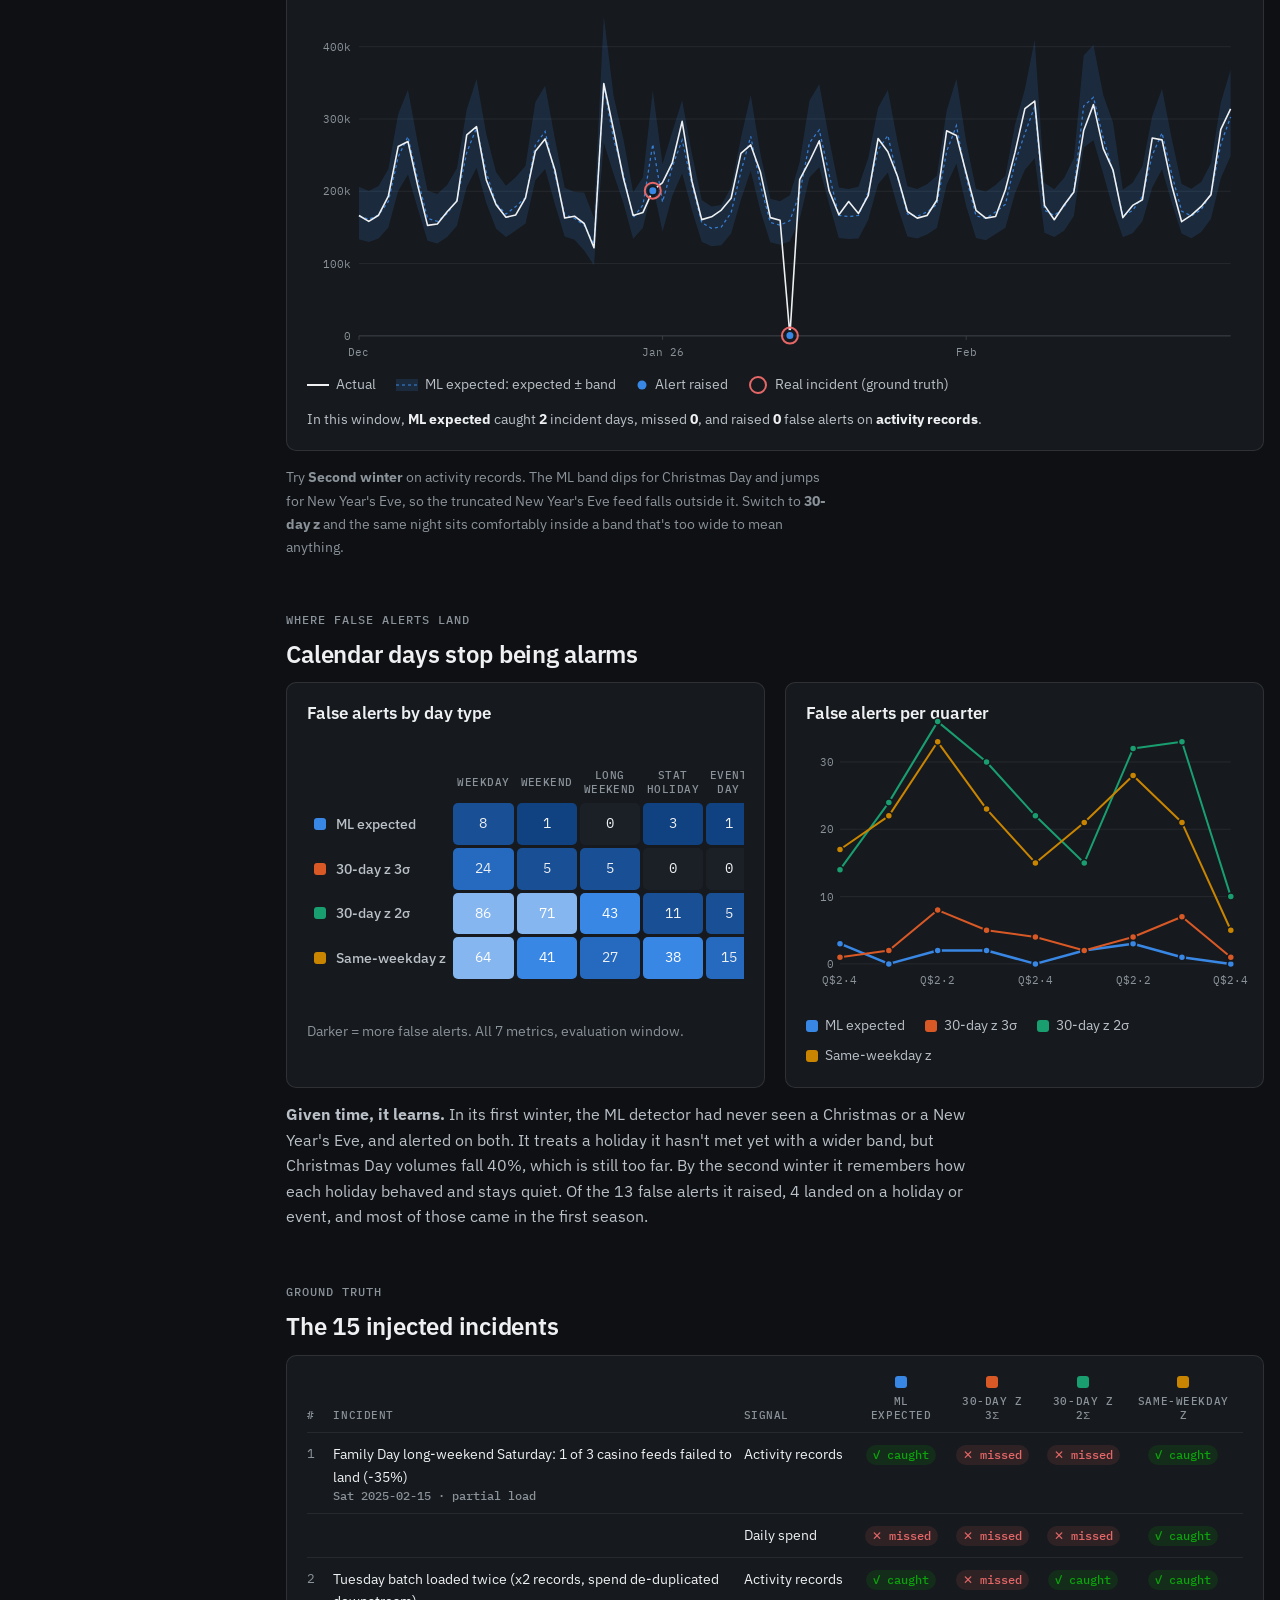
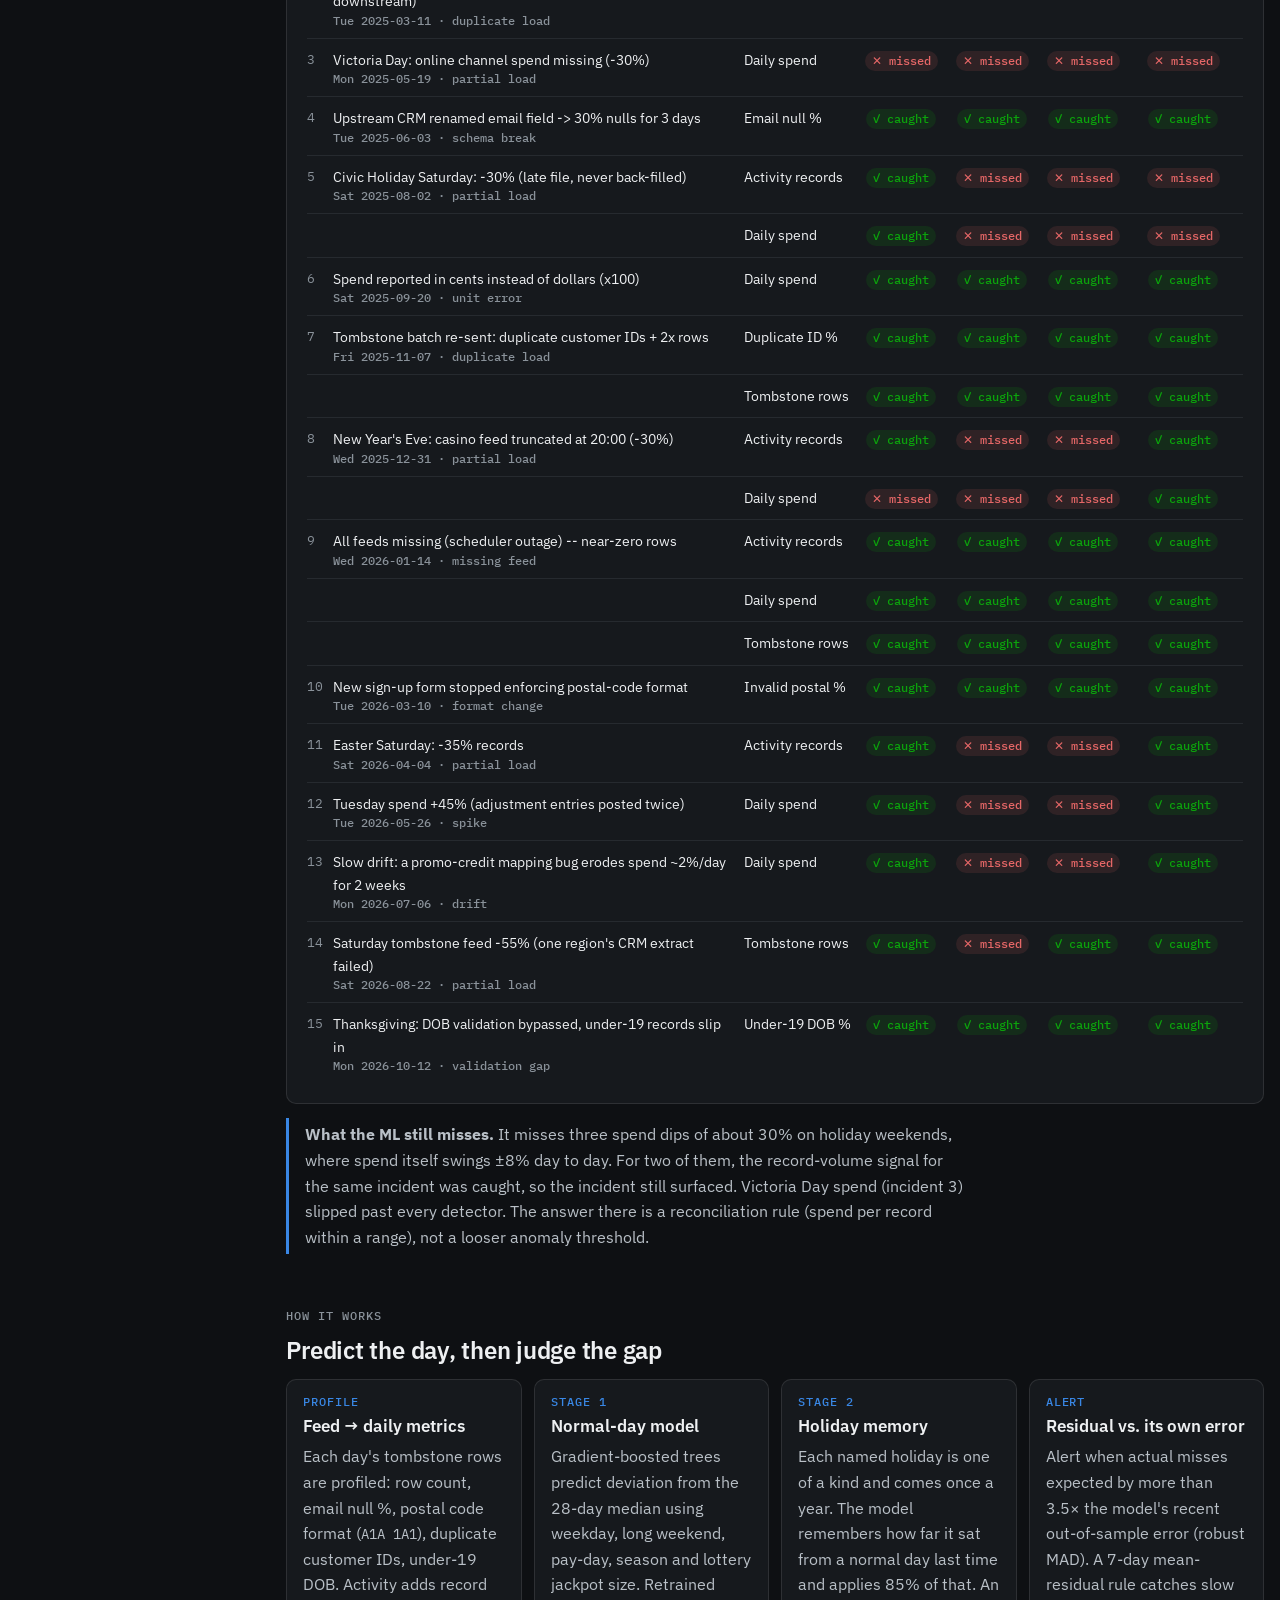
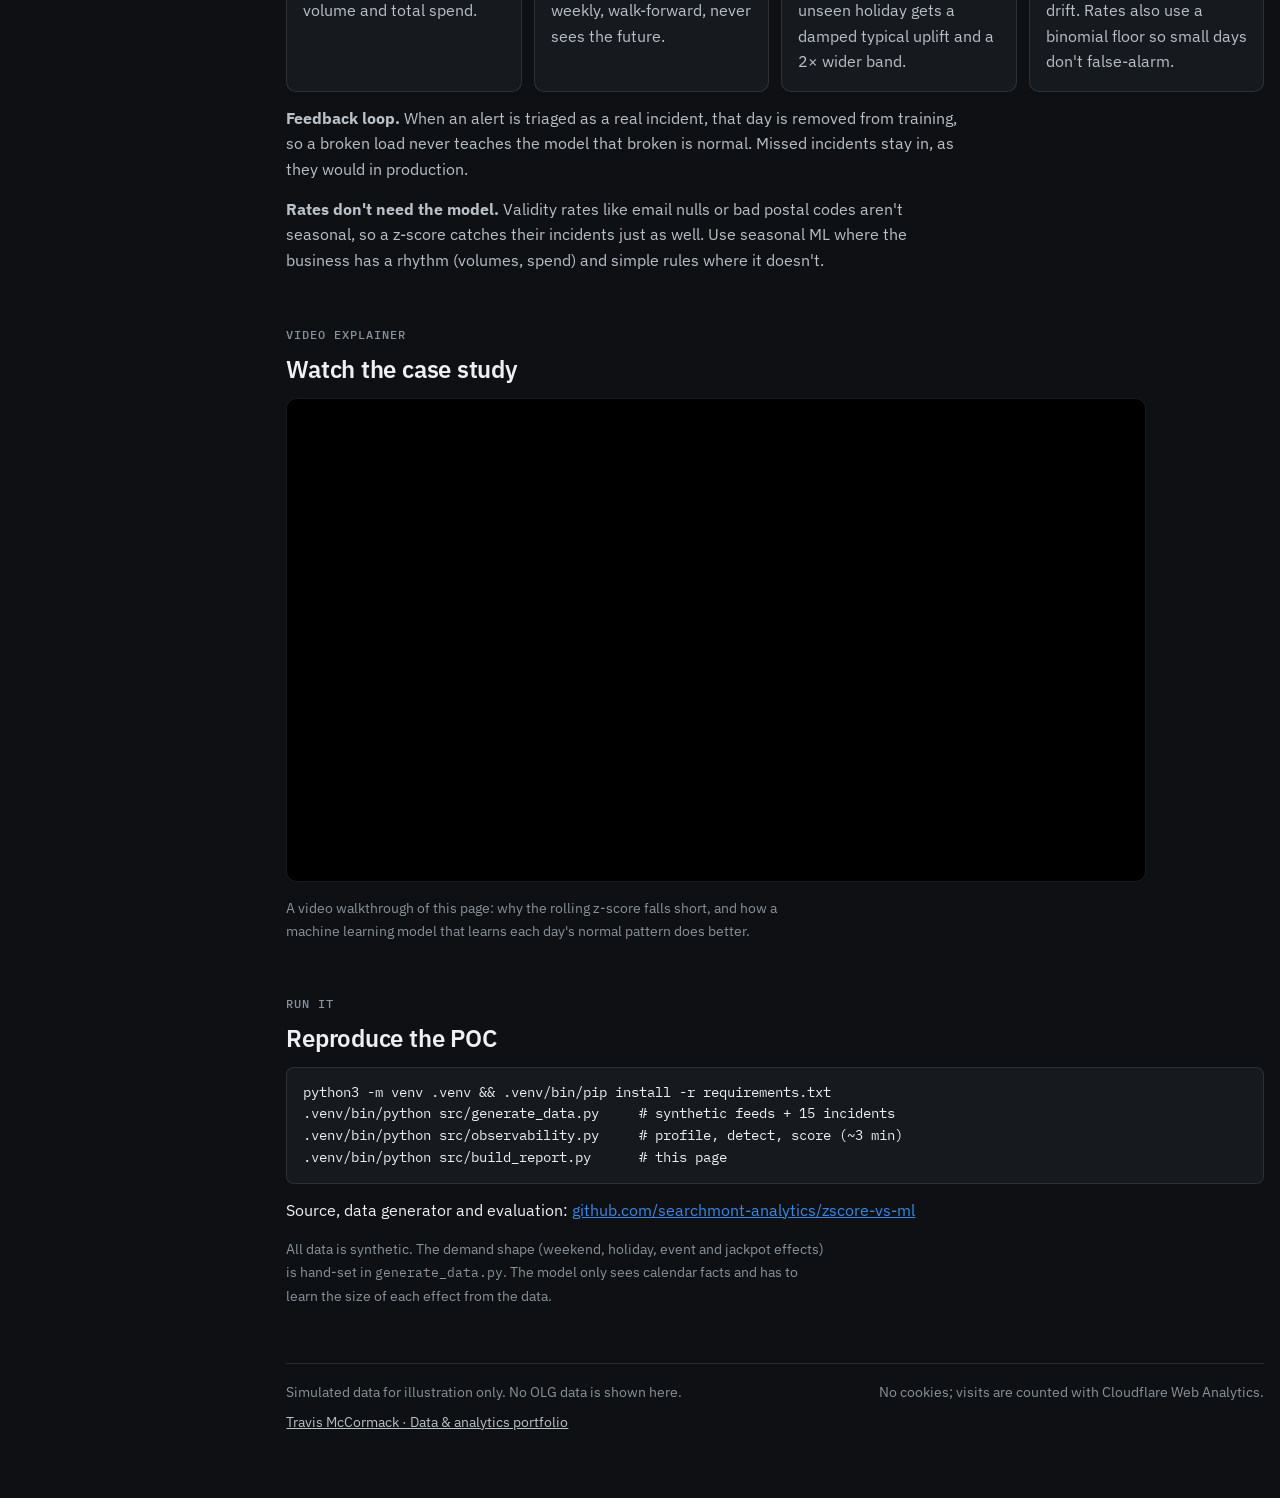
==== commit 52acd4f7: "Add Ingestion Protocol game section and renumber sections Adds the game showcase banner as section 0" ====
--- a/observability-lab/index.html
+++ b/observability-lab/index.html
@@ -181,7 +181,8 @@
     <a href="/#overview"><span>01</span>Overview</a>
     <a href="/#fit"><span>02</span>Role fit</a>
     <a href="/#platforms"><span>03</span>Platforms &amp; data quality</a>
-    <a href="/#lab" class="is-here" aria-current="true"><span>04</span>Observability lab</a>
+    <a href="/#game"><span>04</span>Interactive game</a>
+    <a href="/#lab" class="is-here" aria-current="true"><span>05</span>Observability lab</a>
     <div class="sub" id="subnav">
       <div class="sub-label">Case study</div>
       <a href="#top">Introduction</a>
@@ -194,10 +195,10 @@
       <a href="#video">Video explainer</a>
       <a href="#run">Run it</a>
     </div>
-    <a href="/#projects"><span>05</span>Project dashboards</a>
-    <a href="/#leadership"><span>06</span>Leadership</a>
-    <a href="/#skills"><span>07</span>Skills &amp; education</a>
-    <a href="/#contact"><span>08</span>Contact</a>
+    <a href="/#projects"><span>06</span>Project dashboards</a>
+    <a href="/#leadership"><span>07</span>Leadership</a>
+    <a href="/#skills"><span>08</span>Skills &amp; education</a>
+    <a href="/#contact"><span>09</span>Contact</a>
   </nav>
   <div class="side-foot">Searchmont, Ontario<br>Toronto or Sault Ste. Marie, in office</div>
 </aside>
@@ -314,7 +315,7 @@
     <div class="eyebrow">Video explainer</div>
     <h2>Watch the case study</h2>
     <div class="panel" style="padding:0;overflow:hidden;max-width:860px;aspect-ratio:16/9;background:#000">
-      <iframe src="https://www.youtube-nocookie.com/embed/GEnurh57Reo" title="Beyond the Z Score - Full Case Study Explainer" loading="lazy" allow="accelerometer; clipboard-write; encrypted-media; gyroscope; picture-in-picture; web-share" referrerpolicy="strict-origin-when-cross-origin" allowfullscreen style="width:100%;height:100%;border:0;display:block"></iframe>
+      <iframe src="https://www.youtube-nocookie.com/embed/miw5Vw_KiiE" title="Beyond the Z Score - Full Case Study Explainer" loading="lazy" allow="accelerometer; clipboard-write; encrypted-media; gyroscope; picture-in-picture; web-share" referrerpolicy="strict-origin-when-cross-origin" allowfullscreen style="width:100%;height:100%;border:0;display:block"></iframe>
     </div>
     <p class="muted prose" style="font-size:.9rem">A video walkthrough of this page: why the rolling z-score falls short, and how a machine learning model that learns each day's normal pattern does better.</p>
   </section>
